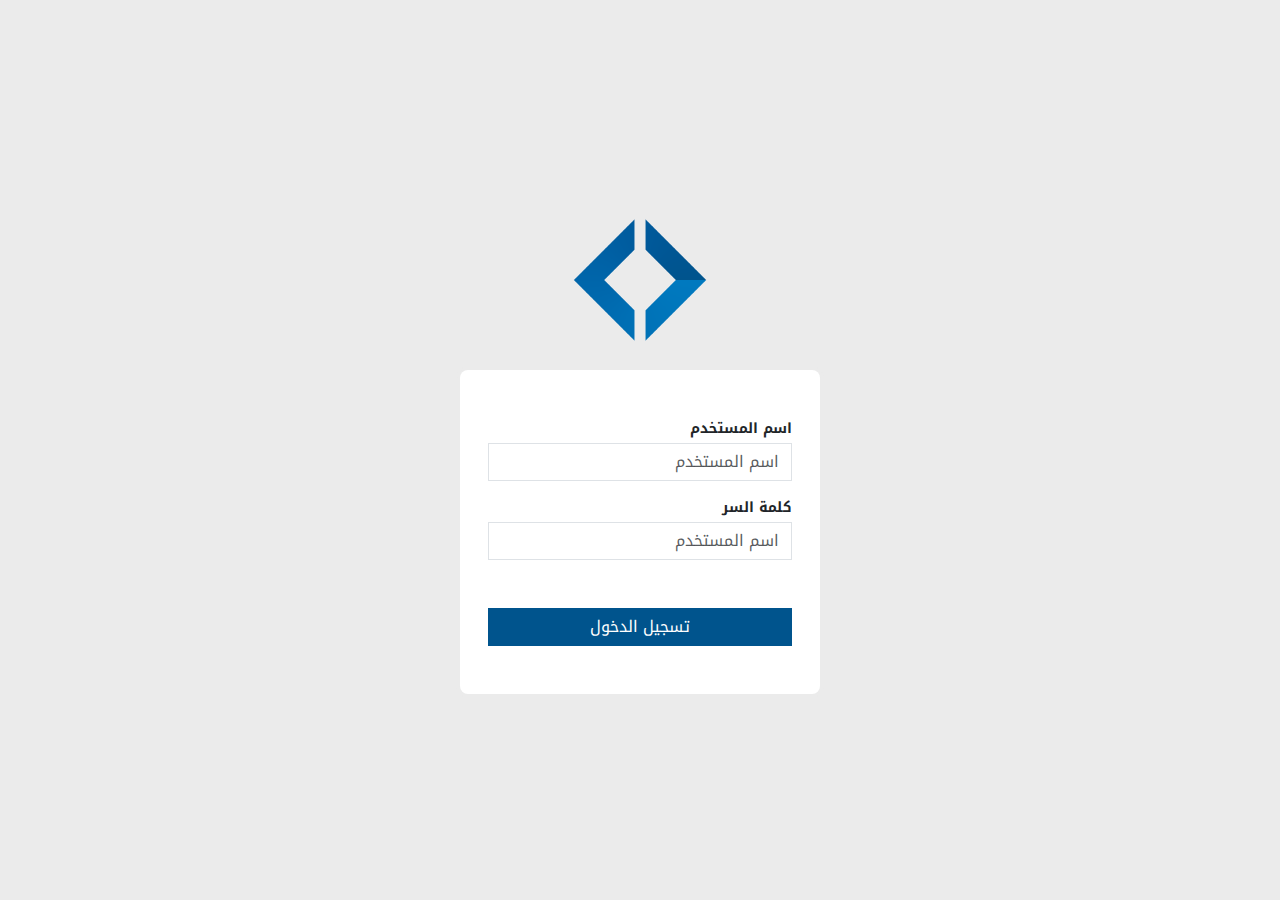
==== index.html @ 213893a0 "update add tp init" ====
<!doctype html>
<html lang="ar" dir="rtl" data-critters-container>

<head>
  <meta charset="utf-8">
  <title>TeachersPension</title>
  <base href="/">
  <meta name="viewport" content="width=device-width, initial-scale=1">
  <link rel="icon" type="image/x-icon" href="favicon.ico">
<style>@import"https://fonts.googleapis.com/css2?family=Noto+Kufi+Arabic:wght@400;700&display=swap";@import"https://fonts.googleapis.com/css2?family=Ubuntu:wght@300;400;500;700&display=swap";:root{--fa-style-family-brands:"Font Awesome 6 Brands";--fa-font-brands:normal 400 1em/1 "Font Awesome 6 Brands"}@font-face{font-family:"Font Awesome 6 Brands";font-style:normal;font-weight:400;font-display:block;src:url(/assets/fonts/fa-brands-400.woff2) format("woff2"),url(/assets/fonts/fa-brands-400.ttf) format("truetype")}:root{--fa-style-family-classic:"Font Awesome 6 Free";--fa-font-regular:normal 400 1em/1 "Font Awesome 6 Free"}@font-face{font-family:"Font Awesome 6 Free";font-style:normal;font-weight:400;font-display:block;src:url(/assets/fonts/fa-regular-400.woff2) format("woff2"),url(/assets/fonts/fa-regular-400.ttf) format("truetype")}:root{--fa-style-family-classic:"Font Awesome 6 Free";--fa-font-solid:normal 900 1em/1 "Font Awesome 6 Free"}@font-face{font-family:"Font Awesome 6 Free";font-style:normal;font-weight:900;font-display:block;src:url(/assets/fonts/fa-solid-900.woff2) format("woff2"),url(/assets/fonts/fa-solid-900.ttf) format("truetype")}@charset "UTF-8";:root{--bs-blue:#0d6efd;--bs-indigo:#6610f2;--bs-purple:#6f42c1;--bs-pink:#d63384;--bs-red:#dc3545;--bs-orange:#fd7e14;--bs-yellow:#ffc107;--bs-green:#198754;--bs-teal:#20c997;--bs-cyan:#0dcaf0;--bs-black:#000;--bs-white:#fff;--bs-gray:#6c757d;--bs-gray-dark:#343a40;--bs-gray-100:#f8f9fa;--bs-gray-200:#e9ecef;--bs-gray-300:#dee2e6;--bs-gray-400:#ced4da;--bs-gray-500:#adb5bd;--bs-gray-600:#6c757d;--bs-gray-700:#495057;--bs-gray-800:#343a40;--bs-gray-900:#212529;--bs-primary:#00548d;--bs-secondary:#0079bf;--bs-success:#198754;--bs-danger:#dc3545;--bs-warning:#f19634;--bs-info:lightblue;--bs-light:#ebebeb;--bs-dark:#464646;--bs-primary-rgb:0, 84, 141;--bs-secondary-rgb:0, 121, 191;--bs-success-rgb:25, 135, 84;--bs-danger-rgb:220, 53, 69;--bs-warning-rgb:241, 150, 52;--bs-info-rgb:173, 216, 230;--bs-light-rgb:235, 235, 235;--bs-dark-rgb:70, 70, 70;--bs-primary-text-emphasis:#002238;--bs-secondary-text-emphasis:#00304c;--bs-success-text-emphasis:#0a3622;--bs-info-text-emphasis:#45565c;--bs-warning-text-emphasis:#603c15;--bs-danger-text-emphasis:#58151c;--bs-light-text-emphasis:#495057;--bs-dark-text-emphasis:#495057;--bs-primary-bg-subtle:#ccdde8;--bs-secondary-bg-subtle:#cce4f2;--bs-success-bg-subtle:#d1e7dd;--bs-info-bg-subtle:#eff7fa;--bs-warning-bg-subtle:#fcead6;--bs-danger-bg-subtle:#f8d7da;--bs-light-bg-subtle:#fcfcfd;--bs-dark-bg-subtle:#ced4da;--bs-primary-border-subtle:#99bbd1;--bs-secondary-border-subtle:#99c9e5;--bs-success-border-subtle:#a3cfbb;--bs-info-border-subtle:#deeff5;--bs-warning-border-subtle:#f9d5ae;--bs-danger-border-subtle:#f1aeb5;--bs-light-border-subtle:#e9ecef;--bs-dark-border-subtle:#adb5bd;--bs-white-rgb:255, 255, 255;--bs-black-rgb:0, 0, 0;--bs-font-sans-serif:system-ui, -apple-system, "Segoe UI", Roboto, "Helvetica Neue", "Noto Sans", "Liberation Sans", Arial, sans-serif, "Apple Color Emoji", "Segoe UI Emoji", "Segoe UI Symbol", "Noto Color Emoji";--bs-font-monospace:SFMono-Regular, Menlo, Monaco, Consolas, "Liberation Mono", "Courier New", monospace;--bs-gradient:linear-gradient(180deg, rgba(255, 255, 255, .15), rgba(255, 255, 255, 0));--bs-body-font-family:var(--bs-font-sans-serif);--bs-body-font-size:1rem;--bs-body-font-weight:400;--bs-body-line-height:1.5;--bs-body-color:#212529;--bs-body-color-rgb:33, 37, 41;--bs-body-bg:#fff;--bs-body-bg-rgb:255, 255, 255;--bs-emphasis-color:#000;--bs-emphasis-color-rgb:0, 0, 0;--bs-secondary-color:rgba(33, 37, 41, .75);--bs-secondary-color-rgb:33, 37, 41;--bs-secondary-bg:#e9ecef;--bs-secondary-bg-rgb:233, 236, 239;--bs-tertiary-color:rgba(33, 37, 41, .5);--bs-tertiary-color-rgb:33, 37, 41;--bs-tertiary-bg:#f8f9fa;--bs-tertiary-bg-rgb:248, 249, 250;--bs-heading-color:inherit;--bs-link-color:#00548d;--bs-link-color-rgb:0, 84, 141;--bs-link-decoration:underline;--bs-link-hover-color:#004371;--bs-link-hover-color-rgb:0, 67, 113;--bs-code-color:#d63384;--bs-highlight-bg:#fff3cd;--bs-border-width:1px;--bs-border-style:solid;--bs-border-color:#dee2e6;--bs-border-color-translucent:rgba(0, 0, 0, .175);--bs-border-radius:.375rem;--bs-border-radius-sm:.25rem;--bs-border-radius-lg:.5rem;--bs-border-radius-xl:1rem;--bs-border-radius-xxl:2rem;--bs-border-radius-2xl:var(--bs-border-radius-xxl);--bs-border-radius-pill:50rem;--bs-box-shadow:0 .5rem 1rem rgba(0, 0, 0, .15);--bs-box-shadow-sm:0 .125rem .25rem rgba(0, 0, 0, .075);--bs-box-shadow-lg:0 1rem 3rem rgba(0, 0, 0, .175);--bs-box-shadow-inset:inset 0 1px 2px rgba(0, 0, 0, .075);--bs-focus-ring-width:.25rem;--bs-focus-ring-opacity:.25;--bs-focus-ring-color:rgba(0, 84, 141, .25);--bs-form-valid-color:#198754;--bs-form-valid-border-color:#198754;--bs-form-invalid-color:#dc3545;--bs-form-invalid-border-color:#dc3545}*,*:before,*:after{box-sizing:border-box}@media (prefers-reduced-motion: no-preference){:root{scroll-behavior:smooth}}body{margin:0;font-family:var(--bs-body-font-family);font-size:var(--bs-body-font-size);font-weight:var(--bs-body-font-weight);line-height:var(--bs-body-line-height);color:var(--bs-body-color);text-align:var(--bs-body-text-align);background-color:var(--bs-body-bg);-webkit-text-size-adjust:100%;-webkit-tap-highlight-color:rgba(0,0,0,0)}img{vertical-align:middle}.img-fluid{max-width:100%;height:auto}:root{--bs-breakpoint-xs:0;--bs-breakpoint-sm:576px;--bs-breakpoint-md:768px;--bs-breakpoint-lg:992px;--bs-breakpoint-xl:1200px;--bs-breakpoint-xxl:1400px}.mb-3{margin-bottom:1rem!important}body{font-family:Noto Kufi Arabic,sans-serif;font-size:14px;font-weight:300;direction:rtl;text-align:right;line-height:1.5;background-color:var(--bs-light)}.page-loader{display:flex;flex-direction:column;position:fixed;justify-content:center;align-items:center;background:rgba(0,0,0,.85);inset:0}.page-loader:after{content:"";display:block;margin:0 auto;width:68px;height:68px;background-image:url(/assets/images/pulse.gif);background-size:contain;background-position:center;background-repeat:no-repeat;margin-bottom:1.25rem;filter:contrast(0)}</style><link rel="stylesheet" href="styles.a12d8cd838bf97e5.css" media="print" onload="this.media='all'"><noscript><link rel="stylesheet" href="styles.a12d8cd838bf97e5.css"></noscript></head>

<body>
  <div class="page-loader">
    <img src="assets/images/logo-white.png" class="img-fluid mb-3" width="148px">
  </div>
  <app-root></app-root>
<script src="runtime.f2d764c6a7ea1aa6.js" type="module"></script><script src="polyfills.222f8b5351d2c786.js" type="module"></script><script src="scripts.5753db1a6bf106b8.js" defer></script><script src="main.e710f54a9889deb4.js" type="module"></script></body>

</html>
---- styles.a12d8cd838bf97e5.css ----
@import"https://fonts.googleapis.com/css2?family=Noto+Kufi+Arabic:wght@400;700&display=swap";@import"https://fonts.googleapis.com/css2?family=Ubuntu:wght@300;400;500;700&display=swap";/*!
 * Font Awesome Free 6.4.0 by @fontawesome - https://fontawesome.com
 * License - https://fontawesome.com/license/free (Icons: CC BY 4.0, Fonts: SIL OFL 1.1, Code: MIT License)
 * Copyright 2023 Fonticons, Inc.
 */.fa{font-family:var(--fa-style-family, "Font Awesome 6 Free");font-weight:var(--fa-style, 900)}.fa,.fa-classic,.fa-sharp,.fas,.fa-solid,.far,.fa-regular,.fab,.fa-brands{-moz-osx-font-smoothing:grayscale;-webkit-font-smoothing:antialiased;display:var(--fa-display, inline-block);font-style:normal;font-variant:normal;line-height:1;text-rendering:auto}.fas,.fa-classic,.fa-solid,.far,.fa-regular{font-family:"Font Awesome 6 Free"}.fab,.fa-brands{font-family:"Font Awesome 6 Brands"}.fa-1x{font-size:1em}.fa-2x{font-size:2em}.fa-3x{font-size:3em}.fa-4x{font-size:4em}.fa-5x{font-size:5em}.fa-6x{font-size:6em}.fa-7x{font-size:7em}.fa-8x{font-size:8em}.fa-9x{font-size:9em}.fa-10x{font-size:10em}.fa-2xs{font-size:.625em;line-height:.1em;vertical-align:.225em}.fa-xs{font-size:.75em;line-height:.08333em;vertical-align:.125em}.fa-sm{font-size:.875em;line-height:.07143em;vertical-align:.05357em}.fa-lg{font-size:1.25em;line-height:.05em;vertical-align:-.075em}.fa-xl{font-size:1.5em;line-height:.04167em;vertical-align:-.125em}.fa-2xl{font-size:2em;line-height:.03125em;vertical-align:-.1875em}.fa-fw{text-align:center;width:1.25em}.fa-ul{list-style-type:none;margin-left:var(--fa-li-margin, 2.5em);padding-left:0}.fa-ul>li{position:relative}.fa-li{left:calc(var(--fa-li-width, 2em) * -1);position:absolute;text-align:center;width:var(--fa-li-width, 2em);line-height:inherit}.fa-border{border-color:var(--fa-border-color, #eee);border-radius:var(--fa-border-radius, .1em);border-style:var(--fa-border-style, solid);border-width:var(--fa-border-width, .08em);padding:var(--fa-border-padding, .2em .25em .15em)}.fa-pull-left{float:left;margin-right:var(--fa-pull-margin, .3em)}.fa-pull-right{float:right;margin-left:var(--fa-pull-margin, .3em)}.fa-beat{animation-name:fa-beat;animation-delay:var(--fa-animation-delay, 0s);animation-direction:var(--fa-animation-direction, normal);animation-duration:var(--fa-animation-duration, 1s);animation-iteration-count:var(--fa-animation-iteration-count, infinite);animation-timing-function:var(--fa-animation-timing, ease-in-out)}.fa-bounce{animation-name:fa-bounce;animation-delay:var(--fa-animation-delay, 0s);animation-direction:var(--fa-animation-direction, normal);animation-duration:var(--fa-animation-duration, 1s);animation-iteration-count:var(--fa-animation-iteration-count, infinite);animation-timing-function:var(--fa-animation-timing, cubic-bezier(.28, .84, .42, 1))}.fa-fade{animation-name:fa-fade;animation-delay:var(--fa-animation-delay, 0s);animation-direction:var(--fa-animation-direction, normal);animation-duration:var(--fa-animation-duration, 1s);animation-iteration-count:var(--fa-animation-iteration-count, infinite);animation-timing-function:var(--fa-animation-timing, cubic-bezier(.4, 0, .6, 1))}.fa-beat-fade{animation-name:fa-beat-fade;animation-delay:var(--fa-animation-delay, 0s);animation-direction:var(--fa-animation-direction, normal);animation-duration:var(--fa-animation-duration, 1s);animation-iteration-count:var(--fa-animation-iteration-count, infinite);animation-timing-function:var(--fa-animation-timing, cubic-bezier(.4, 0, .6, 1))}.fa-flip{animation-name:fa-flip;animation-delay:var(--fa-animation-delay, 0s);animation-direction:var(--fa-animation-direction, normal);animation-duration:var(--fa-animation-duration, 1s);animation-iteration-count:var(--fa-animation-iteration-count, infinite);animation-timing-function:var(--fa-animation-timing, ease-in-out)}.fa-shake{animation-name:fa-shake;animation-delay:var(--fa-animation-delay, 0s);animation-direction:var(--fa-animation-direction, normal);animation-duration:var(--fa-animation-duration, 1s);animation-iteration-count:var(--fa-animation-iteration-count, infinite);animation-timing-function:var(--fa-animation-timing, linear)}.fa-spin{animation-name:fa-spin;animation-delay:var(--fa-animation-delay, 0s);animation-direction:var(--fa-animation-direction, normal);animation-duration:var(--fa-animation-duration, 2s);animation-iteration-count:var(--fa-animation-iteration-count, infinite);animation-timing-function:var(--fa-animation-timing, linear)}.fa-spin-reverse{--fa-animation-direction: reverse}.fa-pulse,.fa-spin-pulse{animation-name:fa-spin;animation-direction:var(--fa-animation-direction, normal);animation-duration:var(--fa-animation-duration, 1s);animation-iteration-count:var(--fa-animation-iteration-count, infinite);animation-timing-function:var(--fa-animation-timing, steps(8))}@media (prefers-reduced-motion: reduce){.fa-beat,.fa-bounce,.fa-fade,.fa-beat-fade,.fa-flip,.fa-pulse,.fa-shake,.fa-spin,.fa-spin-pulse{animation-delay:-1ms;animation-duration:1ms;animation-iteration-count:1;transition-delay:0s;transition-duration:0s}}@keyframes fa-beat{0%,90%{transform:scale(1)}45%{transform:scale(var(--fa-beat-scale, 1.25))}}@keyframes fa-bounce{0%{transform:scale(1) translateY(0)}10%{transform:scale(var(--fa-bounce-start-scale-x, 1.1),var(--fa-bounce-start-scale-y, .9)) translateY(0)}30%{transform:scale(var(--fa-bounce-jump-scale-x, .9),var(--fa-bounce-jump-scale-y, 1.1)) translateY(var(--fa-bounce-height, -.5em))}50%{transform:scale(var(--fa-bounce-land-scale-x, 1.05),var(--fa-bounce-land-scale-y, .95)) translateY(0)}57%{transform:scale(1) translateY(var(--fa-bounce-rebound, -.125em))}64%{transform:scale(1) translateY(0)}to{transform:scale(1) translateY(0)}}@keyframes fa-fade{50%{opacity:var(--fa-fade-opacity, .4)}}@keyframes fa-beat-fade{0%,to{opacity:var(--fa-beat-fade-opacity, .4);transform:scale(1)}50%{opacity:1;transform:scale(var(--fa-beat-fade-scale, 1.125))}}@keyframes fa-flip{50%{transform:rotate3d(var(--fa-flip-x, 0),var(--fa-flip-y, 1),var(--fa-flip-z, 0),var(--fa-flip-angle, -180deg))}}@keyframes fa-shake{0%{transform:rotate(-15deg)}4%{transform:rotate(15deg)}8%,24%{transform:rotate(-18deg)}12%,28%{transform:rotate(18deg)}16%{transform:rotate(-22deg)}20%{transform:rotate(22deg)}32%{transform:rotate(-12deg)}36%{transform:rotate(12deg)}40%,to{transform:rotate(0)}}@keyframes fa-spin{0%{transform:rotate(0)}to{transform:rotate(360deg)}}.fa-rotate-90{transform:rotate(90deg)}.fa-rotate-180{transform:rotate(180deg)}.fa-rotate-270{transform:rotate(270deg)}.fa-flip-horizontal{transform:scaleX(-1)}.fa-flip-vertical{transform:scaleY(-1)}.fa-flip-both,.fa-flip-horizontal.fa-flip-vertical{transform:scale(-1)}.fa-rotate-by{transform:rotate(var(--fa-rotate-angle, none))}.fa-stack{display:inline-block;height:2em;line-height:2em;position:relative;vertical-align:middle;width:2.5em}.fa-stack-1x,.fa-stack-2x{left:0;position:absolute;text-align:center;width:100%;z-index:var(--fa-stack-z-index, auto)}.fa-stack-1x{line-height:inherit}.fa-stack-2x{font-size:2em}.fa-inverse{color:var(--fa-inverse, #fff)}.fa-0:before{content:"0"}.fa-1:before{content:"1"}.fa-2:before{content:"2"}.fa-3:before{content:"3"}.fa-4:before{content:"4"}.fa-5:before{content:"5"}.fa-6:before{content:"6"}.fa-7:before{content:"7"}.fa-8:before{content:"8"}.fa-9:before{content:"9"}.fa-fill-drip:before{content:"\f576"}.fa-arrows-to-circle:before{content:"\e4bd"}.fa-circle-chevron-right:before{content:"\f138"}.fa-chevron-circle-right:before{content:"\f138"}.fa-at:before{content:"@"}.fa-trash-can:before{content:"\f2ed"}.fa-trash-alt:before{content:"\f2ed"}.fa-text-height:before{content:"\f034"}.fa-user-xmark:before{content:"\f235"}.fa-user-times:before{content:"\f235"}.fa-stethoscope:before{content:"\f0f1"}.fa-message:before{content:"\f27a"}.fa-comment-alt:before{content:"\f27a"}.fa-info:before{content:"\f129"}.fa-down-left-and-up-right-to-center:before{content:"\f422"}.fa-compress-alt:before{content:"\f422"}.fa-explosion:before{content:"\e4e9"}.fa-file-lines:before{content:"\f15c"}.fa-file-alt:before{content:"\f15c"}.fa-file-text:before{content:"\f15c"}.fa-wave-square:before{content:"\f83e"}.fa-ring:before{content:"\f70b"}.fa-building-un:before{content:"\e4d9"}.fa-dice-three:before{content:"\f527"}.fa-calendar-days:before{content:"\f073"}.fa-calendar-alt:before{content:"\f073"}.fa-anchor-circle-check:before{content:"\e4aa"}.fa-building-circle-arrow-right:before{content:"\e4d1"}.fa-volleyball:before{content:"\f45f"}.fa-volleyball-ball:before{content:"\f45f"}.fa-arrows-up-to-line:before{content:"\e4c2"}.fa-sort-down:before{content:"\f0dd"}.fa-sort-desc:before{content:"\f0dd"}.fa-circle-minus:before{content:"\f056"}.fa-minus-circle:before{content:"\f056"}.fa-door-open:before{content:"\f52b"}.fa-right-from-bracket:before{content:"\f2f5"}.fa-sign-out-alt:before{content:"\f2f5"}.fa-atom:before{content:"\f5d2"}.fa-soap:before{content:"\e06e"}.fa-icons:before{content:"\f86d"}.fa-heart-music-camera-bolt:before{content:"\f86d"}.fa-microphone-lines-slash:before{content:"\f539"}.fa-microphone-alt-slash:before{content:"\f539"}.fa-bridge-circle-check:before{content:"\e4c9"}.fa-pump-medical:before{content:"\e06a"}.fa-fingerprint:before{content:"\f577"}.fa-hand-point-right:before{content:"\f0a4"}.fa-magnifying-glass-location:before{content:"\f689"}.fa-search-location:before{content:"\f689"}.fa-forward-step:before{content:"\f051"}.fa-step-forward:before{content:"\f051"}.fa-face-smile-beam:before{content:"\f5b8"}.fa-smile-beam:before{content:"\f5b8"}.fa-flag-checkered:before{content:"\f11e"}.fa-football:before{content:"\f44e"}.fa-football-ball:before{content:"\f44e"}.fa-school-circle-exclamation:before{content:"\e56c"}.fa-crop:before{content:"\f125"}.fa-angles-down:before{content:"\f103"}.fa-angle-double-down:before{content:"\f103"}.fa-users-rectangle:before{content:"\e594"}.fa-people-roof:before{content:"\e537"}.fa-people-line:before{content:"\e534"}.fa-beer-mug-empty:before{content:"\f0fc"}.fa-beer:before{content:"\f0fc"}.fa-diagram-predecessor:before{content:"\e477"}.fa-arrow-up-long:before{content:"\f176"}.fa-long-arrow-up:before{content:"\f176"}.fa-fire-flame-simple:before{content:"\f46a"}.fa-burn:before{content:"\f46a"}.fa-person:before{content:"\f183"}.fa-male:before{content:"\f183"}.fa-laptop:before{content:"\f109"}.fa-file-csv:before{content:"\f6dd"}.fa-menorah:before{content:"\f676"}.fa-truck-plane:before{content:"\e58f"}.fa-record-vinyl:before{content:"\f8d9"}.fa-face-grin-stars:before{content:"\f587"}.fa-grin-stars:before{content:"\f587"}.fa-bong:before{content:"\f55c"}.fa-spaghetti-monster-flying:before{content:"\f67b"}.fa-pastafarianism:before{content:"\f67b"}.fa-arrow-down-up-across-line:before{content:"\e4af"}.fa-spoon:before{content:"\f2e5"}.fa-utensil-spoon:before{content:"\f2e5"}.fa-jar-wheat:before{content:"\e517"}.fa-envelopes-bulk:before{content:"\f674"}.fa-mail-bulk:before{content:"\f674"}.fa-file-circle-exclamation:before{content:"\e4eb"}.fa-circle-h:before{content:"\f47e"}.fa-hospital-symbol:before{content:"\f47e"}.fa-pager:before{content:"\f815"}.fa-address-book:before{content:"\f2b9"}.fa-contact-book:before{content:"\f2b9"}.fa-strikethrough:before{content:"\f0cc"}.fa-k:before{content:"K"}.fa-landmark-flag:before{content:"\e51c"}.fa-pencil:before{content:"\f303"}.fa-pencil-alt:before{content:"\f303"}.fa-backward:before{content:"\f04a"}.fa-caret-right:before{content:"\f0da"}.fa-comments:before{content:"\f086"}.fa-paste:before{content:"\f0ea"}.fa-file-clipboard:before{content:"\f0ea"}.fa-code-pull-request:before{content:"\e13c"}.fa-clipboard-list:before{content:"\f46d"}.fa-truck-ramp-box:before{content:"\f4de"}.fa-truck-loading:before{content:"\f4de"}.fa-user-check:before{content:"\f4fc"}.fa-vial-virus:before{content:"\e597"}.fa-sheet-plastic:before{content:"\e571"}.fa-blog:before{content:"\f781"}.fa-user-ninja:before{content:"\f504"}.fa-person-arrow-up-from-line:before{content:"\e539"}.fa-scroll-torah:before{content:"\f6a0"}.fa-torah:before{content:"\f6a0"}.fa-broom-ball:before{content:"\f458"}.fa-quidditch:before{content:"\f458"}.fa-quidditch-broom-ball:before{content:"\f458"}.fa-toggle-off:before{content:"\f204"}.fa-box-archive:before{content:"\f187"}.fa-archive:before{content:"\f187"}.fa-person-drowning:before{content:"\e545"}.fa-arrow-down-9-1:before{content:"\f886"}.fa-sort-numeric-desc:before{content:"\f886"}.fa-sort-numeric-down-alt:before{content:"\f886"}.fa-face-grin-tongue-squint:before{content:"\f58a"}.fa-grin-tongue-squint:before{content:"\f58a"}.fa-spray-can:before{content:"\f5bd"}.fa-truck-monster:before{content:"\f63b"}.fa-w:before{content:"W"}.fa-earth-africa:before{content:"\f57c"}.fa-globe-africa:before{content:"\f57c"}.fa-rainbow:before{content:"\f75b"}.fa-circle-notch:before{content:"\f1ce"}.fa-tablet-screen-button:before{content:"\f3fa"}.fa-tablet-alt:before{content:"\f3fa"}.fa-paw:before{content:"\f1b0"}.fa-cloud:before{content:"\f0c2"}.fa-trowel-bricks:before{content:"\e58a"}.fa-face-flushed:before{content:"\f579"}.fa-flushed:before{content:"\f579"}.fa-hospital-user:before{content:"\f80d"}.fa-tent-arrow-left-right:before{content:"\e57f"}.fa-gavel:before{content:"\f0e3"}.fa-legal:before{content:"\f0e3"}.fa-binoculars:before{content:"\f1e5"}.fa-microphone-slash:before{content:"\f131"}.fa-box-tissue:before{content:"\e05b"}.fa-motorcycle:before{content:"\f21c"}.fa-bell-concierge:before{content:"\f562"}.fa-concierge-bell:before{content:"\f562"}.fa-pen-ruler:before{content:"\f5ae"}.fa-pencil-ruler:before{content:"\f5ae"}.fa-people-arrows:before{content:"\e068"}.fa-people-arrows-left-right:before{content:"\e068"}.fa-mars-and-venus-burst:before{content:"\e523"}.fa-square-caret-right:before{content:"\f152"}.fa-caret-square-right:before{content:"\f152"}.fa-scissors:before{content:"\f0c4"}.fa-cut:before{content:"\f0c4"}.fa-sun-plant-wilt:before{content:"\e57a"}.fa-toilets-portable:before{content:"\e584"}.fa-hockey-puck:before{content:"\f453"}.fa-table:before{content:"\f0ce"}.fa-magnifying-glass-arrow-right:before{content:"\e521"}.fa-tachograph-digital:before{content:"\f566"}.fa-digital-tachograph:before{content:"\f566"}.fa-users-slash:before{content:"\e073"}.fa-clover:before{content:"\e139"}.fa-reply:before{content:"\f3e5"}.fa-mail-reply:before{content:"\f3e5"}.fa-star-and-crescent:before{content:"\f699"}.fa-house-fire:before{content:"\e50c"}.fa-square-minus:before{content:"\f146"}.fa-minus-square:before{content:"\f146"}.fa-helicopter:before{content:"\f533"}.fa-compass:before{content:"\f14e"}.fa-square-caret-down:before{content:"\f150"}.fa-caret-square-down:before{content:"\f150"}.fa-file-circle-question:before{content:"\e4ef"}.fa-laptop-code:before{content:"\f5fc"}.fa-swatchbook:before{content:"\f5c3"}.fa-prescription-bottle:before{content:"\f485"}.fa-bars:before{content:"\f0c9"}.fa-navicon:before{content:"\f0c9"}.fa-people-group:before{content:"\e533"}.fa-hourglass-end:before{content:"\f253"}.fa-hourglass-3:before{content:"\f253"}.fa-heart-crack:before{content:"\f7a9"}.fa-heart-broken:before{content:"\f7a9"}.fa-square-up-right:before{content:"\f360"}.fa-external-link-square-alt:before{content:"\f360"}.fa-face-kiss-beam:before{content:"\f597"}.fa-kiss-beam:before{content:"\f597"}.fa-film:before{content:"\f008"}.fa-ruler-horizontal:before{content:"\f547"}.fa-people-robbery:before{content:"\e536"}.fa-lightbulb:before{content:"\f0eb"}.fa-caret-left:before{content:"\f0d9"}.fa-circle-exclamation:before{content:"\f06a"}.fa-exclamation-circle:before{content:"\f06a"}.fa-school-circle-xmark:before{content:"\e56d"}.fa-arrow-right-from-bracket:before{content:"\f08b"}.fa-sign-out:before{content:"\f08b"}.fa-circle-chevron-down:before{content:"\f13a"}.fa-chevron-circle-down:before{content:"\f13a"}.fa-unlock-keyhole:before{content:"\f13e"}.fa-unlock-alt:before{content:"\f13e"}.fa-cloud-showers-heavy:before{content:"\f740"}.fa-headphones-simple:before{content:"\f58f"}.fa-headphones-alt:before{content:"\f58f"}.fa-sitemap:before{content:"\f0e8"}.fa-circle-dollar-to-slot:before{content:"\f4b9"}.fa-donate:before{content:"\f4b9"}.fa-memory:before{content:"\f538"}.fa-road-spikes:before{content:"\e568"}.fa-fire-burner:before{content:"\e4f1"}.fa-flag:before{content:"\f024"}.fa-hanukiah:before{content:"\f6e6"}.fa-feather:before{content:"\f52d"}.fa-volume-low:before{content:"\f027"}.fa-volume-down:before{content:"\f027"}.fa-comment-slash:before{content:"\f4b3"}.fa-cloud-sun-rain:before{content:"\f743"}.fa-compress:before{content:"\f066"}.fa-wheat-awn:before{content:"\e2cd"}.fa-wheat-alt:before{content:"\e2cd"}.fa-ankh:before{content:"\f644"}.fa-hands-holding-child:before{content:"\e4fa"}.fa-asterisk:before{content:"*"}.fa-square-check:before{content:"\f14a"}.fa-check-square:before{content:"\f14a"}.fa-peseta-sign:before{content:"\e221"}.fa-heading:before{content:"\f1dc"}.fa-header:before{content:"\f1dc"}.fa-ghost:before{content:"\f6e2"}.fa-list:before{content:"\f03a"}.fa-list-squares:before{content:"\f03a"}.fa-square-phone-flip:before{content:"\f87b"}.fa-phone-square-alt:before{content:"\f87b"}.fa-cart-plus:before{content:"\f217"}.fa-gamepad:before{content:"\f11b"}.fa-circle-dot:before{content:"\f192"}.fa-dot-circle:before{content:"\f192"}.fa-face-dizzy:before{content:"\f567"}.fa-dizzy:before{content:"\f567"}.fa-egg:before{content:"\f7fb"}.fa-house-medical-circle-xmark:before{content:"\e513"}.fa-campground:before{content:"\f6bb"}.fa-folder-plus:before{content:"\f65e"}.fa-futbol:before{content:"\f1e3"}.fa-futbol-ball:before{content:"\f1e3"}.fa-soccer-ball:before{content:"\f1e3"}.fa-paintbrush:before{content:"\f1fc"}.fa-paint-brush:before{content:"\f1fc"}.fa-lock:before{content:"\f023"}.fa-gas-pump:before{content:"\f52f"}.fa-hot-tub-person:before{content:"\f593"}.fa-hot-tub:before{content:"\f593"}.fa-map-location:before{content:"\f59f"}.fa-map-marked:before{content:"\f59f"}.fa-house-flood-water:before{content:"\e50e"}.fa-tree:before{content:"\f1bb"}.fa-bridge-lock:before{content:"\e4cc"}.fa-sack-dollar:before{content:"\f81d"}.fa-pen-to-square:before{content:"\f044"}.fa-edit:before{content:"\f044"}.fa-car-side:before{content:"\f5e4"}.fa-share-nodes:before{content:"\f1e0"}.fa-share-alt:before{content:"\f1e0"}.fa-heart-circle-minus:before{content:"\e4ff"}.fa-hourglass-half:before{content:"\f252"}.fa-hourglass-2:before{content:"\f252"}.fa-microscope:before{content:"\f610"}.fa-sink:before{content:"\e06d"}.fa-bag-shopping:before{content:"\f290"}.fa-shopping-bag:before{content:"\f290"}.fa-arrow-down-z-a:before{content:"\f881"}.fa-sort-alpha-desc:before{content:"\f881"}.fa-sort-alpha-down-alt:before{content:"\f881"}.fa-mitten:before{content:"\f7b5"}.fa-person-rays:before{content:"\e54d"}.fa-users:before{content:"\f0c0"}.fa-eye-slash:before{content:"\f070"}.fa-flask-vial:before{content:"\e4f3"}.fa-hand:before{content:"\f256"}.fa-hand-paper:before{content:"\f256"}.fa-om:before{content:"\f679"}.fa-worm:before{content:"\e599"}.fa-house-circle-xmark:before{content:"\e50b"}.fa-plug:before{content:"\f1e6"}.fa-chevron-up:before{content:"\f077"}.fa-hand-spock:before{content:"\f259"}.fa-stopwatch:before{content:"\f2f2"}.fa-face-kiss:before{content:"\f596"}.fa-kiss:before{content:"\f596"}.fa-bridge-circle-xmark:before{content:"\e4cb"}.fa-face-grin-tongue:before{content:"\f589"}.fa-grin-tongue:before{content:"\f589"}.fa-chess-bishop:before{content:"\f43a"}.fa-face-grin-wink:before{content:"\f58c"}.fa-grin-wink:before{content:"\f58c"}.fa-ear-deaf:before{content:"\f2a4"}.fa-deaf:before{content:"\f2a4"}.fa-deafness:before{content:"\f2a4"}.fa-hard-of-hearing:before{content:"\f2a4"}.fa-road-circle-check:before{content:"\e564"}.fa-dice-five:before{content:"\f523"}.fa-square-rss:before{content:"\f143"}.fa-rss-square:before{content:"\f143"}.fa-land-mine-on:before{content:"\e51b"}.fa-i-cursor:before{content:"\f246"}.fa-stamp:before{content:"\f5bf"}.fa-stairs:before{content:"\e289"}.fa-i:before{content:"I"}.fa-hryvnia-sign:before{content:"\f6f2"}.fa-hryvnia:before{content:"\f6f2"}.fa-pills:before{content:"\f484"}.fa-face-grin-wide:before{content:"\f581"}.fa-grin-alt:before{content:"\f581"}.fa-tooth:before{content:"\f5c9"}.fa-v:before{content:"V"}.fa-bangladeshi-taka-sign:before{content:"\e2e6"}.fa-bicycle:before{content:"\f206"}.fa-staff-snake:before{content:"\e579"}.fa-rod-asclepius:before{content:"\e579"}.fa-rod-snake:before{content:"\e579"}.fa-staff-aesculapius:before{content:"\e579"}.fa-head-side-cough-slash:before{content:"\e062"}.fa-truck-medical:before{content:"\f0f9"}.fa-ambulance:before{content:"\f0f9"}.fa-wheat-awn-circle-exclamation:before{content:"\e598"}.fa-snowman:before{content:"\f7d0"}.fa-mortar-pestle:before{content:"\f5a7"}.fa-road-barrier:before{content:"\e562"}.fa-school:before{content:"\f549"}.fa-igloo:before{content:"\f7ae"}.fa-joint:before{content:"\f595"}.fa-angle-right:before{content:"\f105"}.fa-horse:before{content:"\f6f0"}.fa-q:before{content:"Q"}.fa-g:before{content:"G"}.fa-notes-medical:before{content:"\f481"}.fa-temperature-half:before{content:"\f2c9"}.fa-temperature-2:before{content:"\f2c9"}.fa-thermometer-2:before{content:"\f2c9"}.fa-thermometer-half:before{content:"\f2c9"}.fa-dong-sign:before{content:"\e169"}.fa-capsules:before{content:"\f46b"}.fa-poo-storm:before{content:"\f75a"}.fa-poo-bolt:before{content:"\f75a"}.fa-face-frown-open:before{content:"\f57a"}.fa-frown-open:before{content:"\f57a"}.fa-hand-point-up:before{content:"\f0a6"}.fa-money-bill:before{content:"\f0d6"}.fa-bookmark:before{content:"\f02e"}.fa-align-justify:before{content:"\f039"}.fa-umbrella-beach:before{content:"\f5ca"}.fa-helmet-un:before{content:"\e503"}.fa-bullseye:before{content:"\f140"}.fa-bacon:before{content:"\f7e5"}.fa-hand-point-down:before{content:"\f0a7"}.fa-arrow-up-from-bracket:before{content:"\e09a"}.fa-folder:before{content:"\f07b"}.fa-folder-blank:before{content:"\f07b"}.fa-file-waveform:before{content:"\f478"}.fa-file-medical-alt:before{content:"\f478"}.fa-radiation:before{content:"\f7b9"}.fa-chart-simple:before{content:"\e473"}.fa-mars-stroke:before{content:"\f229"}.fa-vial:before{content:"\f492"}.fa-gauge:before{content:"\f624"}.fa-dashboard:before{content:"\f624"}.fa-gauge-med:before{content:"\f624"}.fa-tachometer-alt-average:before{content:"\f624"}.fa-wand-magic-sparkles:before{content:"\e2ca"}.fa-magic-wand-sparkles:before{content:"\e2ca"}.fa-e:before{content:"E"}.fa-pen-clip:before{content:"\f305"}.fa-pen-alt:before{content:"\f305"}.fa-bridge-circle-exclamation:before{content:"\e4ca"}.fa-user:before{content:"\f007"}.fa-school-circle-check:before{content:"\e56b"}.fa-dumpster:before{content:"\f793"}.fa-van-shuttle:before{content:"\f5b6"}.fa-shuttle-van:before{content:"\f5b6"}.fa-building-user:before{content:"\e4da"}.fa-square-caret-left:before{content:"\f191"}.fa-caret-square-left:before{content:"\f191"}.fa-highlighter:before{content:"\f591"}.fa-key:before{content:"\f084"}.fa-bullhorn:before{content:"\f0a1"}.fa-globe:before{content:"\f0ac"}.fa-synagogue:before{content:"\f69b"}.fa-person-half-dress:before{content:"\e548"}.fa-road-bridge:before{content:"\e563"}.fa-location-arrow:before{content:"\f124"}.fa-c:before{content:"C"}.fa-tablet-button:before{content:"\f10a"}.fa-building-lock:before{content:"\e4d6"}.fa-pizza-slice:before{content:"\f818"}.fa-money-bill-wave:before{content:"\f53a"}.fa-chart-area:before{content:"\f1fe"}.fa-area-chart:before{content:"\f1fe"}.fa-house-flag:before{content:"\e50d"}.fa-person-circle-minus:before{content:"\e540"}.fa-ban:before{content:"\f05e"}.fa-cancel:before{content:"\f05e"}.fa-camera-rotate:before{content:"\e0d8"}.fa-spray-can-sparkles:before{content:"\f5d0"}.fa-air-freshener:before{content:"\f5d0"}.fa-star:before{content:"\f005"}.fa-repeat:before{content:"\f363"}.fa-cross:before{content:"\f654"}.fa-box:before{content:"\f466"}.fa-venus-mars:before{content:"\f228"}.fa-arrow-pointer:before{content:"\f245"}.fa-mouse-pointer:before{content:"\f245"}.fa-maximize:before{content:"\f31e"}.fa-expand-arrows-alt:before{content:"\f31e"}.fa-charging-station:before{content:"\f5e7"}.fa-shapes:before{content:"\f61f"}.fa-triangle-circle-square:before{content:"\f61f"}.fa-shuffle:before{content:"\f074"}.fa-random:before{content:"\f074"}.fa-person-running:before{content:"\f70c"}.fa-running:before{content:"\f70c"}.fa-mobile-retro:before{content:"\e527"}.fa-grip-lines-vertical:before{content:"\f7a5"}.fa-spider:before{content:"\f717"}.fa-hands-bound:before{content:"\e4f9"}.fa-file-invoice-dollar:before{content:"\f571"}.fa-plane-circle-exclamation:before{content:"\e556"}.fa-x-ray:before{content:"\f497"}.fa-spell-check:before{content:"\f891"}.fa-slash:before{content:"\f715"}.fa-computer-mouse:before{content:"\f8cc"}.fa-mouse:before{content:"\f8cc"}.fa-arrow-right-to-bracket:before{content:"\f090"}.fa-sign-in:before{content:"\f090"}.fa-shop-slash:before{content:"\e070"}.fa-store-alt-slash:before{content:"\e070"}.fa-server:before{content:"\f233"}.fa-virus-covid-slash:before{content:"\e4a9"}.fa-shop-lock:before{content:"\e4a5"}.fa-hourglass-start:before{content:"\f251"}.fa-hourglass-1:before{content:"\f251"}.fa-blender-phone:before{content:"\f6b6"}.fa-building-wheat:before{content:"\e4db"}.fa-person-breastfeeding:before{content:"\e53a"}.fa-right-to-bracket:before{content:"\f2f6"}.fa-sign-in-alt:before{content:"\f2f6"}.fa-venus:before{content:"\f221"}.fa-passport:before{content:"\f5ab"}.fa-heart-pulse:before{content:"\f21e"}.fa-heartbeat:before{content:"\f21e"}.fa-people-carry-box:before{content:"\f4ce"}.fa-people-carry:before{content:"\f4ce"}.fa-temperature-high:before{content:"\f769"}.fa-microchip:before{content:"\f2db"}.fa-crown:before{content:"\f521"}.fa-weight-hanging:before{content:"\f5cd"}.fa-xmarks-lines:before{content:"\e59a"}.fa-file-prescription:before{content:"\f572"}.fa-weight-scale:before{content:"\f496"}.fa-weight:before{content:"\f496"}.fa-user-group:before{content:"\f500"}.fa-user-friends:before{content:"\f500"}.fa-arrow-up-a-z:before{content:"\f15e"}.fa-sort-alpha-up:before{content:"\f15e"}.fa-chess-knight:before{content:"\f441"}.fa-face-laugh-squint:before{content:"\f59b"}.fa-laugh-squint:before{content:"\f59b"}.fa-wheelchair:before{content:"\f193"}.fa-circle-arrow-up:before{content:"\f0aa"}.fa-arrow-circle-up:before{content:"\f0aa"}.fa-toggle-on:before{content:"\f205"}.fa-person-walking:before{content:"\f554"}.fa-walking:before{content:"\f554"}.fa-l:before{content:"L"}.fa-fire:before{content:"\f06d"}.fa-bed-pulse:before{content:"\f487"}.fa-procedures:before{content:"\f487"}.fa-shuttle-space:before{content:"\f197"}.fa-space-shuttle:before{content:"\f197"}.fa-face-laugh:before{content:"\f599"}.fa-laugh:before{content:"\f599"}.fa-folder-open:before{content:"\f07c"}.fa-heart-circle-plus:before{content:"\e500"}.fa-code-fork:before{content:"\e13b"}.fa-city:before{content:"\f64f"}.fa-microphone-lines:before{content:"\f3c9"}.fa-microphone-alt:before{content:"\f3c9"}.fa-pepper-hot:before{content:"\f816"}.fa-unlock:before{content:"\f09c"}.fa-colon-sign:before{content:"\e140"}.fa-headset:before{content:"\f590"}.fa-store-slash:before{content:"\e071"}.fa-road-circle-xmark:before{content:"\e566"}.fa-user-minus:before{content:"\f503"}.fa-mars-stroke-up:before{content:"\f22a"}.fa-mars-stroke-v:before{content:"\f22a"}.fa-champagne-glasses:before{content:"\f79f"}.fa-glass-cheers:before{content:"\f79f"}.fa-clipboard:before{content:"\f328"}.fa-house-circle-exclamation:before{content:"\e50a"}.fa-file-arrow-up:before{content:"\f574"}.fa-file-upload:before{content:"\f574"}.fa-wifi:before{content:"\f1eb"}.fa-wifi-3:before{content:"\f1eb"}.fa-wifi-strong:before{content:"\f1eb"}.fa-bath:before{content:"\f2cd"}.fa-bathtub:before{content:"\f2cd"}.fa-underline:before{content:"\f0cd"}.fa-user-pen:before{content:"\f4ff"}.fa-user-edit:before{content:"\f4ff"}.fa-signature:before{content:"\f5b7"}.fa-stroopwafel:before{content:"\f551"}.fa-bold:before{content:"\f032"}.fa-anchor-lock:before{content:"\e4ad"}.fa-building-ngo:before{content:"\e4d7"}.fa-manat-sign:before{content:"\e1d5"}.fa-not-equal:before{content:"\f53e"}.fa-border-top-left:before{content:"\f853"}.fa-border-style:before{content:"\f853"}.fa-map-location-dot:before{content:"\f5a0"}.fa-map-marked-alt:before{content:"\f5a0"}.fa-jedi:before{content:"\f669"}.fa-square-poll-vertical:before{content:"\f681"}.fa-poll:before{content:"\f681"}.fa-mug-hot:before{content:"\f7b6"}.fa-car-battery:before{content:"\f5df"}.fa-battery-car:before{content:"\f5df"}.fa-gift:before{content:"\f06b"}.fa-dice-two:before{content:"\f528"}.fa-chess-queen:before{content:"\f445"}.fa-glasses:before{content:"\f530"}.fa-chess-board:before{content:"\f43c"}.fa-building-circle-check:before{content:"\e4d2"}.fa-person-chalkboard:before{content:"\e53d"}.fa-mars-stroke-right:before{content:"\f22b"}.fa-mars-stroke-h:before{content:"\f22b"}.fa-hand-back-fist:before{content:"\f255"}.fa-hand-rock:before{content:"\f255"}.fa-square-caret-up:before{content:"\f151"}.fa-caret-square-up:before{content:"\f151"}.fa-cloud-showers-water:before{content:"\e4e4"}.fa-chart-bar:before{content:"\f080"}.fa-bar-chart:before{content:"\f080"}.fa-hands-bubbles:before{content:"\e05e"}.fa-hands-wash:before{content:"\e05e"}.fa-less-than-equal:before{content:"\f537"}.fa-train:before{content:"\f238"}.fa-eye-low-vision:before{content:"\f2a8"}.fa-low-vision:before{content:"\f2a8"}.fa-crow:before{content:"\f520"}.fa-sailboat:before{content:"\e445"}.fa-window-restore:before{content:"\f2d2"}.fa-square-plus:before{content:"\f0fe"}.fa-plus-square:before{content:"\f0fe"}.fa-torii-gate:before{content:"\f6a1"}.fa-frog:before{content:"\f52e"}.fa-bucket:before{content:"\e4cf"}.fa-image:before{content:"\f03e"}.fa-microphone:before{content:"\f130"}.fa-cow:before{content:"\f6c8"}.fa-caret-up:before{content:"\f0d8"}.fa-screwdriver:before{content:"\f54a"}.fa-folder-closed:before{content:"\e185"}.fa-house-tsunami:before{content:"\e515"}.fa-square-nfi:before{content:"\e576"}.fa-arrow-up-from-ground-water:before{content:"\e4b5"}.fa-martini-glass:before{content:"\f57b"}.fa-glass-martini-alt:before{content:"\f57b"}.fa-rotate-left:before{content:"\f2ea"}.fa-rotate-back:before{content:"\f2ea"}.fa-rotate-backward:before{content:"\f2ea"}.fa-undo-alt:before{content:"\f2ea"}.fa-table-columns:before{content:"\f0db"}.fa-columns:before{content:"\f0db"}.fa-lemon:before{content:"\f094"}.fa-head-side-mask:before{content:"\e063"}.fa-handshake:before{content:"\f2b5"}.fa-gem:before{content:"\f3a5"}.fa-dolly:before{content:"\f472"}.fa-dolly-box:before{content:"\f472"}.fa-smoking:before{content:"\f48d"}.fa-minimize:before{content:"\f78c"}.fa-compress-arrows-alt:before{content:"\f78c"}.fa-monument:before{content:"\f5a6"}.fa-snowplow:before{content:"\f7d2"}.fa-angles-right:before{content:"\f101"}.fa-angle-double-right:before{content:"\f101"}.fa-cannabis:before{content:"\f55f"}.fa-circle-play:before{content:"\f144"}.fa-play-circle:before{content:"\f144"}.fa-tablets:before{content:"\f490"}.fa-ethernet:before{content:"\f796"}.fa-euro-sign:before{content:"\f153"}.fa-eur:before{content:"\f153"}.fa-euro:before{content:"\f153"}.fa-chair:before{content:"\f6c0"}.fa-circle-check:before{content:"\f058"}.fa-check-circle:before{content:"\f058"}.fa-circle-stop:before{content:"\f28d"}.fa-stop-circle:before{content:"\f28d"}.fa-compass-drafting:before{content:"\f568"}.fa-drafting-compass:before{content:"\f568"}.fa-plate-wheat:before{content:"\e55a"}.fa-icicles:before{content:"\f7ad"}.fa-person-shelter:before{content:"\e54f"}.fa-neuter:before{content:"\f22c"}.fa-id-badge:before{content:"\f2c1"}.fa-marker:before{content:"\f5a1"}.fa-face-laugh-beam:before{content:"\f59a"}.fa-laugh-beam:before{content:"\f59a"}.fa-helicopter-symbol:before{content:"\e502"}.fa-universal-access:before{content:"\f29a"}.fa-circle-chevron-up:before{content:"\f139"}.fa-chevron-circle-up:before{content:"\f139"}.fa-lari-sign:before{content:"\e1c8"}.fa-volcano:before{content:"\f770"}.fa-person-walking-dashed-line-arrow-right:before{content:"\e553"}.fa-sterling-sign:before{content:"\f154"}.fa-gbp:before{content:"\f154"}.fa-pound-sign:before{content:"\f154"}.fa-viruses:before{content:"\e076"}.fa-square-person-confined:before{content:"\e577"}.fa-user-tie:before{content:"\f508"}.fa-arrow-down-long:before{content:"\f175"}.fa-long-arrow-down:before{content:"\f175"}.fa-tent-arrow-down-to-line:before{content:"\e57e"}.fa-certificate:before{content:"\f0a3"}.fa-reply-all:before{content:"\f122"}.fa-mail-reply-all:before{content:"\f122"}.fa-suitcase:before{content:"\f0f2"}.fa-person-skating:before{content:"\f7c5"}.fa-skating:before{content:"\f7c5"}.fa-filter-circle-dollar:before{content:"\f662"}.fa-funnel-dollar:before{content:"\f662"}.fa-camera-retro:before{content:"\f083"}.fa-circle-arrow-down:before{content:"\f0ab"}.fa-arrow-circle-down:before{content:"\f0ab"}.fa-file-import:before{content:"\f56f"}.fa-arrow-right-to-file:before{content:"\f56f"}.fa-square-arrow-up-right:before{content:"\f14c"}.fa-external-link-square:before{content:"\f14c"}.fa-box-open:before{content:"\f49e"}.fa-scroll:before{content:"\f70e"}.fa-spa:before{content:"\f5bb"}.fa-location-pin-lock:before{content:"\e51f"}.fa-pause:before{content:"\f04c"}.fa-hill-avalanche:before{content:"\e507"}.fa-temperature-empty:before{content:"\f2cb"}.fa-temperature-0:before{content:"\f2cb"}.fa-thermometer-0:before{content:"\f2cb"}.fa-thermometer-empty:before{content:"\f2cb"}.fa-bomb:before{content:"\f1e2"}.fa-registered:before{content:"\f25d"}.fa-address-card:before{content:"\f2bb"}.fa-contact-card:before{content:"\f2bb"}.fa-vcard:before{content:"\f2bb"}.fa-scale-unbalanced-flip:before{content:"\f516"}.fa-balance-scale-right:before{content:"\f516"}.fa-subscript:before{content:"\f12c"}.fa-diamond-turn-right:before{content:"\f5eb"}.fa-directions:before{content:"\f5eb"}.fa-burst:before{content:"\e4dc"}.fa-house-laptop:before{content:"\e066"}.fa-laptop-house:before{content:"\e066"}.fa-face-tired:before{content:"\f5c8"}.fa-tired:before{content:"\f5c8"}.fa-money-bills:before{content:"\e1f3"}.fa-smog:before{content:"\f75f"}.fa-crutch:before{content:"\f7f7"}.fa-cloud-arrow-up:before{content:"\f0ee"}.fa-cloud-upload:before{content:"\f0ee"}.fa-cloud-upload-alt:before{content:"\f0ee"}.fa-palette:before{content:"\f53f"}.fa-arrows-turn-right:before{content:"\e4c0"}.fa-vest:before{content:"\e085"}.fa-ferry:before{content:"\e4ea"}.fa-arrows-down-to-people:before{content:"\e4b9"}.fa-seedling:before{content:"\f4d8"}.fa-sprout:before{content:"\f4d8"}.fa-left-right:before{content:"\f337"}.fa-arrows-alt-h:before{content:"\f337"}.fa-boxes-packing:before{content:"\e4c7"}.fa-circle-arrow-left:before{content:"\f0a8"}.fa-arrow-circle-left:before{content:"\f0a8"}.fa-group-arrows-rotate:before{content:"\e4f6"}.fa-bowl-food:before{content:"\e4c6"}.fa-candy-cane:before{content:"\f786"}.fa-arrow-down-wide-short:before{content:"\f160"}.fa-sort-amount-asc:before{content:"\f160"}.fa-sort-amount-down:before{content:"\f160"}.fa-cloud-bolt:before{content:"\f76c"}.fa-thunderstorm:before{content:"\f76c"}.fa-text-slash:before{content:"\f87d"}.fa-remove-format:before{content:"\f87d"}.fa-face-smile-wink:before{content:"\f4da"}.fa-smile-wink:before{content:"\f4da"}.fa-file-word:before{content:"\f1c2"}.fa-file-powerpoint:before{content:"\f1c4"}.fa-arrows-left-right:before{content:"\f07e"}.fa-arrows-h:before{content:"\f07e"}.fa-house-lock:before{content:"\e510"}.fa-cloud-arrow-down:before{content:"\f0ed"}.fa-cloud-download:before{content:"\f0ed"}.fa-cloud-download-alt:before{content:"\f0ed"}.fa-children:before{content:"\e4e1"}.fa-chalkboard:before{content:"\f51b"}.fa-blackboard:before{content:"\f51b"}.fa-user-large-slash:before{content:"\f4fa"}.fa-user-alt-slash:before{content:"\f4fa"}.fa-envelope-open:before{content:"\f2b6"}.fa-handshake-simple-slash:before{content:"\e05f"}.fa-handshake-alt-slash:before{content:"\e05f"}.fa-mattress-pillow:before{content:"\e525"}.fa-guarani-sign:before{content:"\e19a"}.fa-arrows-rotate:before{content:"\f021"}.fa-refresh:before{content:"\f021"}.fa-sync:before{content:"\f021"}.fa-fire-extinguisher:before{content:"\f134"}.fa-cruzeiro-sign:before{content:"\e152"}.fa-greater-than-equal:before{content:"\f532"}.fa-shield-halved:before{content:"\f3ed"}.fa-shield-alt:before{content:"\f3ed"}.fa-book-atlas:before{content:"\f558"}.fa-atlas:before{content:"\f558"}.fa-virus:before{content:"\e074"}.fa-envelope-circle-check:before{content:"\e4e8"}.fa-layer-group:before{content:"\f5fd"}.fa-arrows-to-dot:before{content:"\e4be"}.fa-archway:before{content:"\f557"}.fa-heart-circle-check:before{content:"\e4fd"}.fa-house-chimney-crack:before{content:"\f6f1"}.fa-house-damage:before{content:"\f6f1"}.fa-file-zipper:before{content:"\f1c6"}.fa-file-archive:before{content:"\f1c6"}.fa-square:before{content:"\f0c8"}.fa-martini-glass-empty:before{content:"\f000"}.fa-glass-martini:before{content:"\f000"}.fa-couch:before{content:"\f4b8"}.fa-cedi-sign:before{content:"\e0df"}.fa-italic:before{content:"\f033"}.fa-church:before{content:"\f51d"}.fa-comments-dollar:before{content:"\f653"}.fa-democrat:before{content:"\f747"}.fa-z:before{content:"Z"}.fa-person-skiing:before{content:"\f7c9"}.fa-skiing:before{content:"\f7c9"}.fa-road-lock:before{content:"\e567"}.fa-a:before{content:"A"}.fa-temperature-arrow-down:before{content:"\e03f"}.fa-temperature-down:before{content:"\e03f"}.fa-feather-pointed:before{content:"\f56b"}.fa-feather-alt:before{content:"\f56b"}.fa-p:before{content:"P"}.fa-snowflake:before{content:"\f2dc"}.fa-newspaper:before{content:"\f1ea"}.fa-rectangle-ad:before{content:"\f641"}.fa-ad:before{content:"\f641"}.fa-circle-arrow-right:before{content:"\f0a9"}.fa-arrow-circle-right:before{content:"\f0a9"}.fa-filter-circle-xmark:before{content:"\e17b"}.fa-locust:before{content:"\e520"}.fa-sort:before{content:"\f0dc"}.fa-unsorted:before{content:"\f0dc"}.fa-list-ol:before{content:"\f0cb"}.fa-list-1-2:before{content:"\f0cb"}.fa-list-numeric:before{content:"\f0cb"}.fa-person-dress-burst:before{content:"\e544"}.fa-money-check-dollar:before{content:"\f53d"}.fa-money-check-alt:before{content:"\f53d"}.fa-vector-square:before{content:"\f5cb"}.fa-bread-slice:before{content:"\f7ec"}.fa-language:before{content:"\f1ab"}.fa-face-kiss-wink-heart:before{content:"\f598"}.fa-kiss-wink-heart:before{content:"\f598"}.fa-filter:before{content:"\f0b0"}.fa-question:before{content:"?"}.fa-file-signature:before{content:"\f573"}.fa-up-down-left-right:before{content:"\f0b2"}.fa-arrows-alt:before{content:"\f0b2"}.fa-house-chimney-user:before{content:"\e065"}.fa-hand-holding-heart:before{content:"\f4be"}.fa-puzzle-piece:before{content:"\f12e"}.fa-money-check:before{content:"\f53c"}.fa-star-half-stroke:before{content:"\f5c0"}.fa-star-half-alt:before{content:"\f5c0"}.fa-code:before{content:"\f121"}.fa-whiskey-glass:before{content:"\f7a0"}.fa-glass-whiskey:before{content:"\f7a0"}.fa-building-circle-exclamation:before{content:"\e4d3"}.fa-magnifying-glass-chart:before{content:"\e522"}.fa-arrow-up-right-from-square:before{content:"\f08e"}.fa-external-link:before{content:"\f08e"}.fa-cubes-stacked:before{content:"\e4e6"}.fa-won-sign:before{content:"\f159"}.fa-krw:before{content:"\f159"}.fa-won:before{content:"\f159"}.fa-virus-covid:before{content:"\e4a8"}.fa-austral-sign:before{content:"\e0a9"}.fa-f:before{content:"F"}.fa-leaf:before{content:"\f06c"}.fa-road:before{content:"\f018"}.fa-taxi:before{content:"\f1ba"}.fa-cab:before{content:"\f1ba"}.fa-person-circle-plus:before{content:"\e541"}.fa-chart-pie:before{content:"\f200"}.fa-pie-chart:before{content:"\f200"}.fa-bolt-lightning:before{content:"\e0b7"}.fa-sack-xmark:before{content:"\e56a"}.fa-file-excel:before{content:"\f1c3"}.fa-file-contract:before{content:"\f56c"}.fa-fish-fins:before{content:"\e4f2"}.fa-building-flag:before{content:"\e4d5"}.fa-face-grin-beam:before{content:"\f582"}.fa-grin-beam:before{content:"\f582"}.fa-object-ungroup:before{content:"\f248"}.fa-poop:before{content:"\f619"}.fa-location-pin:before{content:"\f041"}.fa-map-marker:before{content:"\f041"}.fa-kaaba:before{content:"\f66b"}.fa-toilet-paper:before{content:"\f71e"}.fa-helmet-safety:before{content:"\f807"}.fa-hard-hat:before{content:"\f807"}.fa-hat-hard:before{content:"\f807"}.fa-eject:before{content:"\f052"}.fa-circle-right:before{content:"\f35a"}.fa-arrow-alt-circle-right:before{content:"\f35a"}.fa-plane-circle-check:before{content:"\e555"}.fa-face-rolling-eyes:before{content:"\f5a5"}.fa-meh-rolling-eyes:before{content:"\f5a5"}.fa-object-group:before{content:"\f247"}.fa-chart-line:before{content:"\f201"}.fa-line-chart:before{content:"\f201"}.fa-mask-ventilator:before{content:"\e524"}.fa-arrow-right:before{content:"\f061"}.fa-signs-post:before{content:"\f277"}.fa-map-signs:before{content:"\f277"}.fa-cash-register:before{content:"\f788"}.fa-person-circle-question:before{content:"\e542"}.fa-h:before{content:"H"}.fa-tarp:before{content:"\e57b"}.fa-screwdriver-wrench:before{content:"\f7d9"}.fa-tools:before{content:"\f7d9"}.fa-arrows-to-eye:before{content:"\e4bf"}.fa-plug-circle-bolt:before{content:"\e55b"}.fa-heart:before{content:"\f004"}.fa-mars-and-venus:before{content:"\f224"}.fa-house-user:before{content:"\e1b0"}.fa-home-user:before{content:"\e1b0"}.fa-dumpster-fire:before{content:"\f794"}.fa-house-crack:before{content:"\e3b1"}.fa-martini-glass-citrus:before{content:"\f561"}.fa-cocktail:before{content:"\f561"}.fa-face-surprise:before{content:"\f5c2"}.fa-surprise:before{content:"\f5c2"}.fa-bottle-water:before{content:"\e4c5"}.fa-circle-pause:before{content:"\f28b"}.fa-pause-circle:before{content:"\f28b"}.fa-toilet-paper-slash:before{content:"\e072"}.fa-apple-whole:before{content:"\f5d1"}.fa-apple-alt:before{content:"\f5d1"}.fa-kitchen-set:before{content:"\e51a"}.fa-r:before{content:"R"}.fa-temperature-quarter:before{content:"\f2ca"}.fa-temperature-1:before{content:"\f2ca"}.fa-thermometer-1:before{content:"\f2ca"}.fa-thermometer-quarter:before{content:"\f2ca"}.fa-cube:before{content:"\f1b2"}.fa-bitcoin-sign:before{content:"\e0b4"}.fa-shield-dog:before{content:"\e573"}.fa-solar-panel:before{content:"\f5ba"}.fa-lock-open:before{content:"\f3c1"}.fa-elevator:before{content:"\e16d"}.fa-money-bill-transfer:before{content:"\e528"}.fa-money-bill-trend-up:before{content:"\e529"}.fa-house-flood-water-circle-arrow-right:before{content:"\e50f"}.fa-square-poll-horizontal:before{content:"\f682"}.fa-poll-h:before{content:"\f682"}.fa-circle:before{content:"\f111"}.fa-backward-fast:before{content:"\f049"}.fa-fast-backward:before{content:"\f049"}.fa-recycle:before{content:"\f1b8"}.fa-user-astronaut:before{content:"\f4fb"}.fa-plane-slash:before{content:"\e069"}.fa-trademark:before{content:"\f25c"}.fa-basketball:before{content:"\f434"}.fa-basketball-ball:before{content:"\f434"}.fa-satellite-dish:before{content:"\f7c0"}.fa-circle-up:before{content:"\f35b"}.fa-arrow-alt-circle-up:before{content:"\f35b"}.fa-mobile-screen-button:before{content:"\f3cd"}.fa-mobile-alt:before{content:"\f3cd"}.fa-volume-high:before{content:"\f028"}.fa-volume-up:before{content:"\f028"}.fa-users-rays:before{content:"\e593"}.fa-wallet:before{content:"\f555"}.fa-clipboard-check:before{content:"\f46c"}.fa-file-audio:before{content:"\f1c7"}.fa-burger:before{content:"\f805"}.fa-hamburger:before{content:"\f805"}.fa-wrench:before{content:"\f0ad"}.fa-bugs:before{content:"\e4d0"}.fa-rupee-sign:before{content:"\f156"}.fa-rupee:before{content:"\f156"}.fa-file-image:before{content:"\f1c5"}.fa-circle-question:before{content:"\f059"}.fa-question-circle:before{content:"\f059"}.fa-plane-departure:before{content:"\f5b0"}.fa-handshake-slash:before{content:"\e060"}.fa-book-bookmark:before{content:"\e0bb"}.fa-code-branch:before{content:"\f126"}.fa-hat-cowboy:before{content:"\f8c0"}.fa-bridge:before{content:"\e4c8"}.fa-phone-flip:before{content:"\f879"}.fa-phone-alt:before{content:"\f879"}.fa-truck-front:before{content:"\e2b7"}.fa-cat:before{content:"\f6be"}.fa-anchor-circle-exclamation:before{content:"\e4ab"}.fa-truck-field:before{content:"\e58d"}.fa-route:before{content:"\f4d7"}.fa-clipboard-question:before{content:"\e4e3"}.fa-panorama:before{content:"\e209"}.fa-comment-medical:before{content:"\f7f5"}.fa-teeth-open:before{content:"\f62f"}.fa-file-circle-minus:before{content:"\e4ed"}.fa-tags:before{content:"\f02c"}.fa-wine-glass:before{content:"\f4e3"}.fa-forward-fast:before{content:"\f050"}.fa-fast-forward:before{content:"\f050"}.fa-face-meh-blank:before{content:"\f5a4"}.fa-meh-blank:before{content:"\f5a4"}.fa-square-parking:before{content:"\f540"}.fa-parking:before{content:"\f540"}.fa-house-signal:before{content:"\e012"}.fa-bars-progress:before{content:"\f828"}.fa-tasks-alt:before{content:"\f828"}.fa-faucet-drip:before{content:"\e006"}.fa-cart-flatbed:before{content:"\f474"}.fa-dolly-flatbed:before{content:"\f474"}.fa-ban-smoking:before{content:"\f54d"}.fa-smoking-ban:before{content:"\f54d"}.fa-terminal:before{content:"\f120"}.fa-mobile-button:before{content:"\f10b"}.fa-house-medical-flag:before{content:"\e514"}.fa-basket-shopping:before{content:"\f291"}.fa-shopping-basket:before{content:"\f291"}.fa-tape:before{content:"\f4db"}.fa-bus-simple:before{content:"\f55e"}.fa-bus-alt:before{content:"\f55e"}.fa-eye:before{content:"\f06e"}.fa-face-sad-cry:before{content:"\f5b3"}.fa-sad-cry:before{content:"\f5b3"}.fa-audio-description:before{content:"\f29e"}.fa-person-military-to-person:before{content:"\e54c"}.fa-file-shield:before{content:"\e4f0"}.fa-user-slash:before{content:"\f506"}.fa-pen:before{content:"\f304"}.fa-tower-observation:before{content:"\e586"}.fa-file-code:before{content:"\f1c9"}.fa-signal:before{content:"\f012"}.fa-signal-5:before{content:"\f012"}.fa-signal-perfect:before{content:"\f012"}.fa-bus:before{content:"\f207"}.fa-heart-circle-xmark:before{content:"\e501"}.fa-house-chimney:before{content:"\e3af"}.fa-home-lg:before{content:"\e3af"}.fa-window-maximize:before{content:"\f2d0"}.fa-face-frown:before{content:"\f119"}.fa-frown:before{content:"\f119"}.fa-prescription:before{content:"\f5b1"}.fa-shop:before{content:"\f54f"}.fa-store-alt:before{content:"\f54f"}.fa-floppy-disk:before{content:"\f0c7"}.fa-save:before{content:"\f0c7"}.fa-vihara:before{content:"\f6a7"}.fa-scale-unbalanced:before{content:"\f515"}.fa-balance-scale-left:before{content:"\f515"}.fa-sort-up:before{content:"\f0de"}.fa-sort-asc:before{content:"\f0de"}.fa-comment-dots:before{content:"\f4ad"}.fa-commenting:before{content:"\f4ad"}.fa-plant-wilt:before{content:"\e5aa"}.fa-diamond:before{content:"\f219"}.fa-face-grin-squint:before{content:"\f585"}.fa-grin-squint:before{content:"\f585"}.fa-hand-holding-dollar:before{content:"\f4c0"}.fa-hand-holding-usd:before{content:"\f4c0"}.fa-bacterium:before{content:"\e05a"}.fa-hand-pointer:before{content:"\f25a"}.fa-drum-steelpan:before{content:"\f56a"}.fa-hand-scissors:before{content:"\f257"}.fa-hands-praying:before{content:"\f684"}.fa-praying-hands:before{content:"\f684"}.fa-arrow-rotate-right:before{content:"\f01e"}.fa-arrow-right-rotate:before{content:"\f01e"}.fa-arrow-rotate-forward:before{content:"\f01e"}.fa-redo:before{content:"\f01e"}.fa-biohazard:before{content:"\f780"}.fa-location-crosshairs:before{content:"\f601"}.fa-location:before{content:"\f601"}.fa-mars-double:before{content:"\f227"}.fa-child-dress:before{content:"\e59c"}.fa-users-between-lines:before{content:"\e591"}.fa-lungs-virus:before{content:"\e067"}.fa-face-grin-tears:before{content:"\f588"}.fa-grin-tears:before{content:"\f588"}.fa-phone:before{content:"\f095"}.fa-calendar-xmark:before{content:"\f273"}.fa-calendar-times:before{content:"\f273"}.fa-child-reaching:before{content:"\e59d"}.fa-head-side-virus:before{content:"\e064"}.fa-user-gear:before{content:"\f4fe"}.fa-user-cog:before{content:"\f4fe"}.fa-arrow-up-1-9:before{content:"\f163"}.fa-sort-numeric-up:before{content:"\f163"}.fa-door-closed:before{content:"\f52a"}.fa-shield-virus:before{content:"\e06c"}.fa-dice-six:before{content:"\f526"}.fa-mosquito-net:before{content:"\e52c"}.fa-bridge-water:before{content:"\e4ce"}.fa-person-booth:before{content:"\f756"}.fa-text-width:before{content:"\f035"}.fa-hat-wizard:before{content:"\f6e8"}.fa-pen-fancy:before{content:"\f5ac"}.fa-person-digging:before{content:"\f85e"}.fa-digging:before{content:"\f85e"}.fa-trash:before{content:"\f1f8"}.fa-gauge-simple:before{content:"\f629"}.fa-gauge-simple-med:before{content:"\f629"}.fa-tachometer-average:before{content:"\f629"}.fa-book-medical:before{content:"\f7e6"}.fa-poo:before{content:"\f2fe"}.fa-quote-right:before{content:"\f10e"}.fa-quote-right-alt:before{content:"\f10e"}.fa-shirt:before{content:"\f553"}.fa-t-shirt:before{content:"\f553"}.fa-tshirt:before{content:"\f553"}.fa-cubes:before{content:"\f1b3"}.fa-divide:before{content:"\f529"}.fa-tenge-sign:before{content:"\f7d7"}.fa-tenge:before{content:"\f7d7"}.fa-headphones:before{content:"\f025"}.fa-hands-holding:before{content:"\f4c2"}.fa-hands-clapping:before{content:"\e1a8"}.fa-republican:before{content:"\f75e"}.fa-arrow-left:before{content:"\f060"}.fa-person-circle-xmark:before{content:"\e543"}.fa-ruler:before{content:"\f545"}.fa-align-left:before{content:"\f036"}.fa-dice-d6:before{content:"\f6d1"}.fa-restroom:before{content:"\f7bd"}.fa-j:before{content:"J"}.fa-users-viewfinder:before{content:"\e595"}.fa-file-video:before{content:"\f1c8"}.fa-up-right-from-square:before{content:"\f35d"}.fa-external-link-alt:before{content:"\f35d"}.fa-table-cells:before{content:"\f00a"}.fa-th:before{content:"\f00a"}.fa-file-pdf:before{content:"\f1c1"}.fa-book-bible:before{content:"\f647"}.fa-bible:before{content:"\f647"}.fa-o:before{content:"O"}.fa-suitcase-medical:before{content:"\f0fa"}.fa-medkit:before{content:"\f0fa"}.fa-user-secret:before{content:"\f21b"}.fa-otter:before{content:"\f700"}.fa-person-dress:before{content:"\f182"}.fa-female:before{content:"\f182"}.fa-comment-dollar:before{content:"\f651"}.fa-business-time:before{content:"\f64a"}.fa-briefcase-clock:before{content:"\f64a"}.fa-table-cells-large:before{content:"\f009"}.fa-th-large:before{content:"\f009"}.fa-book-tanakh:before{content:"\f827"}.fa-tanakh:before{content:"\f827"}.fa-phone-volume:before{content:"\f2a0"}.fa-volume-control-phone:before{content:"\f2a0"}.fa-hat-cowboy-side:before{content:"\f8c1"}.fa-clipboard-user:before{content:"\f7f3"}.fa-child:before{content:"\f1ae"}.fa-lira-sign:before{content:"\f195"}.fa-satellite:before{content:"\f7bf"}.fa-plane-lock:before{content:"\e558"}.fa-tag:before{content:"\f02b"}.fa-comment:before{content:"\f075"}.fa-cake-candles:before{content:"\f1fd"}.fa-birthday-cake:before{content:"\f1fd"}.fa-cake:before{content:"\f1fd"}.fa-envelope:before{content:"\f0e0"}.fa-angles-up:before{content:"\f102"}.fa-angle-double-up:before{content:"\f102"}.fa-paperclip:before{content:"\f0c6"}.fa-arrow-right-to-city:before{content:"\e4b3"}.fa-ribbon:before{content:"\f4d6"}.fa-lungs:before{content:"\f604"}.fa-arrow-up-9-1:before{content:"\f887"}.fa-sort-numeric-up-alt:before{content:"\f887"}.fa-litecoin-sign:before{content:"\e1d3"}.fa-border-none:before{content:"\f850"}.fa-circle-nodes:before{content:"\e4e2"}.fa-parachute-box:before{content:"\f4cd"}.fa-indent:before{content:"\f03c"}.fa-truck-field-un:before{content:"\e58e"}.fa-hourglass:before{content:"\f254"}.fa-hourglass-empty:before{content:"\f254"}.fa-mountain:before{content:"\f6fc"}.fa-user-doctor:before{content:"\f0f0"}.fa-user-md:before{content:"\f0f0"}.fa-circle-info:before{content:"\f05a"}.fa-info-circle:before{content:"\f05a"}.fa-cloud-meatball:before{content:"\f73b"}.fa-camera:before{content:"\f030"}.fa-camera-alt:before{content:"\f030"}.fa-square-virus:before{content:"\e578"}.fa-meteor:before{content:"\f753"}.fa-car-on:before{content:"\e4dd"}.fa-sleigh:before{content:"\f7cc"}.fa-arrow-down-1-9:before{content:"\f162"}.fa-sort-numeric-asc:before{content:"\f162"}.fa-sort-numeric-down:before{content:"\f162"}.fa-hand-holding-droplet:before{content:"\f4c1"}.fa-hand-holding-water:before{content:"\f4c1"}.fa-water:before{content:"\f773"}.fa-calendar-check:before{content:"\f274"}.fa-braille:before{content:"\f2a1"}.fa-prescription-bottle-medical:before{content:"\f486"}.fa-prescription-bottle-alt:before{content:"\f486"}.fa-landmark:before{content:"\f66f"}.fa-truck:before{content:"\f0d1"}.fa-crosshairs:before{content:"\f05b"}.fa-person-cane:before{content:"\e53c"}.fa-tent:before{content:"\e57d"}.fa-vest-patches:before{content:"\e086"}.fa-check-double:before{content:"\f560"}.fa-arrow-down-a-z:before{content:"\f15d"}.fa-sort-alpha-asc:before{content:"\f15d"}.fa-sort-alpha-down:before{content:"\f15d"}.fa-money-bill-wheat:before{content:"\e52a"}.fa-cookie:before{content:"\f563"}.fa-arrow-rotate-left:before{content:"\f0e2"}.fa-arrow-left-rotate:before{content:"\f0e2"}.fa-arrow-rotate-back:before{content:"\f0e2"}.fa-arrow-rotate-backward:before{content:"\f0e2"}.fa-undo:before{content:"\f0e2"}.fa-hard-drive:before{content:"\f0a0"}.fa-hdd:before{content:"\f0a0"}.fa-face-grin-squint-tears:before{content:"\f586"}.fa-grin-squint-tears:before{content:"\f586"}.fa-dumbbell:before{content:"\f44b"}.fa-rectangle-list:before{content:"\f022"}.fa-list-alt:before{content:"\f022"}.fa-tarp-droplet:before{content:"\e57c"}.fa-house-medical-circle-check:before{content:"\e511"}.fa-person-skiing-nordic:before{content:"\f7ca"}.fa-skiing-nordic:before{content:"\f7ca"}.fa-calendar-plus:before{content:"\f271"}.fa-plane-arrival:before{content:"\f5af"}.fa-circle-left:before{content:"\f359"}.fa-arrow-alt-circle-left:before{content:"\f359"}.fa-train-subway:before{content:"\f239"}.fa-subway:before{content:"\f239"}.fa-chart-gantt:before{content:"\e0e4"}.fa-indian-rupee-sign:before{content:"\e1bc"}.fa-indian-rupee:before{content:"\e1bc"}.fa-inr:before{content:"\e1bc"}.fa-crop-simple:before{content:"\f565"}.fa-crop-alt:before{content:"\f565"}.fa-money-bill-1:before{content:"\f3d1"}.fa-money-bill-alt:before{content:"\f3d1"}.fa-left-long:before{content:"\f30a"}.fa-long-arrow-alt-left:before{content:"\f30a"}.fa-dna:before{content:"\f471"}.fa-virus-slash:before{content:"\e075"}.fa-minus:before{content:"\f068"}.fa-subtract:before{content:"\f068"}.fa-chess:before{content:"\f439"}.fa-arrow-left-long:before{content:"\f177"}.fa-long-arrow-left:before{content:"\f177"}.fa-plug-circle-check:before{content:"\e55c"}.fa-street-view:before{content:"\f21d"}.fa-franc-sign:before{content:"\e18f"}.fa-volume-off:before{content:"\f026"}.fa-hands-asl-interpreting:before{content:"\f2a3"}.fa-american-sign-language-interpreting:before{content:"\f2a3"}.fa-asl-interpreting:before{content:"\f2a3"}.fa-hands-american-sign-language-interpreting:before{content:"\f2a3"}.fa-gear:before{content:"\f013"}.fa-cog:before{content:"\f013"}.fa-droplet-slash:before{content:"\f5c7"}.fa-tint-slash:before{content:"\f5c7"}.fa-mosque:before{content:"\f678"}.fa-mosquito:before{content:"\e52b"}.fa-star-of-david:before{content:"\f69a"}.fa-person-military-rifle:before{content:"\e54b"}.fa-cart-shopping:before{content:"\f07a"}.fa-shopping-cart:before{content:"\f07a"}.fa-vials:before{content:"\f493"}.fa-plug-circle-plus:before{content:"\e55f"}.fa-place-of-worship:before{content:"\f67f"}.fa-grip-vertical:before{content:"\f58e"}.fa-arrow-turn-up:before{content:"\f148"}.fa-level-up:before{content:"\f148"}.fa-u:before{content:"U"}.fa-square-root-variable:before{content:"\f698"}.fa-square-root-alt:before{content:"\f698"}.fa-clock:before{content:"\f017"}.fa-clock-four:before{content:"\f017"}.fa-backward-step:before{content:"\f048"}.fa-step-backward:before{content:"\f048"}.fa-pallet:before{content:"\f482"}.fa-faucet:before{content:"\e005"}.fa-baseball-bat-ball:before{content:"\f432"}.fa-s:before{content:"S"}.fa-timeline:before{content:"\e29c"}.fa-keyboard:before{content:"\f11c"}.fa-caret-down:before{content:"\f0d7"}.fa-house-chimney-medical:before{content:"\f7f2"}.fa-clinic-medical:before{content:"\f7f2"}.fa-temperature-three-quarters:before{content:"\f2c8"}.fa-temperature-3:before{content:"\f2c8"}.fa-thermometer-3:before{content:"\f2c8"}.fa-thermometer-three-quarters:before{content:"\f2c8"}.fa-mobile-screen:before{content:"\f3cf"}.fa-mobile-android-alt:before{content:"\f3cf"}.fa-plane-up:before{content:"\e22d"}.fa-piggy-bank:before{content:"\f4d3"}.fa-battery-half:before{content:"\f242"}.fa-battery-3:before{content:"\f242"}.fa-mountain-city:before{content:"\e52e"}.fa-coins:before{content:"\f51e"}.fa-khanda:before{content:"\f66d"}.fa-sliders:before{content:"\f1de"}.fa-sliders-h:before{content:"\f1de"}.fa-folder-tree:before{content:"\f802"}.fa-network-wired:before{content:"\f6ff"}.fa-map-pin:before{content:"\f276"}.fa-hamsa:before{content:"\f665"}.fa-cent-sign:before{content:"\e3f5"}.fa-flask:before{content:"\f0c3"}.fa-person-pregnant:before{content:"\e31e"}.fa-wand-sparkles:before{content:"\f72b"}.fa-ellipsis-vertical:before{content:"\f142"}.fa-ellipsis-v:before{content:"\f142"}.fa-ticket:before{content:"\f145"}.fa-power-off:before{content:"\f011"}.fa-right-long:before{content:"\f30b"}.fa-long-arrow-alt-right:before{content:"\f30b"}.fa-flag-usa:before{content:"\f74d"}.fa-laptop-file:before{content:"\e51d"}.fa-tty:before{content:"\f1e4"}.fa-teletype:before{content:"\f1e4"}.fa-diagram-next:before{content:"\e476"}.fa-person-rifle:before{content:"\e54e"}.fa-house-medical-circle-exclamation:before{content:"\e512"}.fa-closed-captioning:before{content:"\f20a"}.fa-person-hiking:before{content:"\f6ec"}.fa-hiking:before{content:"\f6ec"}.fa-venus-double:before{content:"\f226"}.fa-images:before{content:"\f302"}.fa-calculator:before{content:"\f1ec"}.fa-people-pulling:before{content:"\e535"}.fa-n:before{content:"N"}.fa-cable-car:before{content:"\f7da"}.fa-tram:before{content:"\f7da"}.fa-cloud-rain:before{content:"\f73d"}.fa-building-circle-xmark:before{content:"\e4d4"}.fa-ship:before{content:"\f21a"}.fa-arrows-down-to-line:before{content:"\e4b8"}.fa-download:before{content:"\f019"}.fa-face-grin:before{content:"\f580"}.fa-grin:before{content:"\f580"}.fa-delete-left:before{content:"\f55a"}.fa-backspace:before{content:"\f55a"}.fa-eye-dropper:before{content:"\f1fb"}.fa-eye-dropper-empty:before{content:"\f1fb"}.fa-eyedropper:before{content:"\f1fb"}.fa-file-circle-check:before{content:"\e5a0"}.fa-forward:before{content:"\f04e"}.fa-mobile:before{content:"\f3ce"}.fa-mobile-android:before{content:"\f3ce"}.fa-mobile-phone:before{content:"\f3ce"}.fa-face-meh:before{content:"\f11a"}.fa-meh:before{content:"\f11a"}.fa-align-center:before{content:"\f037"}.fa-book-skull:before{content:"\f6b7"}.fa-book-dead:before{content:"\f6b7"}.fa-id-card:before{content:"\f2c2"}.fa-drivers-license:before{content:"\f2c2"}.fa-outdent:before{content:"\f03b"}.fa-dedent:before{content:"\f03b"}.fa-heart-circle-exclamation:before{content:"\e4fe"}.fa-house:before{content:"\f015"}.fa-home:before{content:"\f015"}.fa-home-alt:before{content:"\f015"}.fa-home-lg-alt:before{content:"\f015"}.fa-calendar-week:before{content:"\f784"}.fa-laptop-medical:before{content:"\f812"}.fa-b:before{content:"B"}.fa-file-medical:before{content:"\f477"}.fa-dice-one:before{content:"\f525"}.fa-kiwi-bird:before{content:"\f535"}.fa-arrow-right-arrow-left:before{content:"\f0ec"}.fa-exchange:before{content:"\f0ec"}.fa-rotate-right:before{content:"\f2f9"}.fa-redo-alt:before{content:"\f2f9"}.fa-rotate-forward:before{content:"\f2f9"}.fa-utensils:before{content:"\f2e7"}.fa-cutlery:before{content:"\f2e7"}.fa-arrow-up-wide-short:before{content:"\f161"}.fa-sort-amount-up:before{content:"\f161"}.fa-mill-sign:before{content:"\e1ed"}.fa-bowl-rice:before{content:"\e2eb"}.fa-skull:before{content:"\f54c"}.fa-tower-broadcast:before{content:"\f519"}.fa-broadcast-tower:before{content:"\f519"}.fa-truck-pickup:before{content:"\f63c"}.fa-up-long:before{content:"\f30c"}.fa-long-arrow-alt-up:before{content:"\f30c"}.fa-stop:before{content:"\f04d"}.fa-code-merge:before{content:"\f387"}.fa-upload:before{content:"\f093"}.fa-hurricane:before{content:"\f751"}.fa-mound:before{content:"\e52d"}.fa-toilet-portable:before{content:"\e583"}.fa-compact-disc:before{content:"\f51f"}.fa-file-arrow-down:before{content:"\f56d"}.fa-file-download:before{content:"\f56d"}.fa-caravan:before{content:"\f8ff"}.fa-shield-cat:before{content:"\e572"}.fa-bolt:before{content:"\f0e7"}.fa-zap:before{content:"\f0e7"}.fa-glass-water:before{content:"\e4f4"}.fa-oil-well:before{content:"\e532"}.fa-vault:before{content:"\e2c5"}.fa-mars:before{content:"\f222"}.fa-toilet:before{content:"\f7d8"}.fa-plane-circle-xmark:before{content:"\e557"}.fa-yen-sign:before{content:"\f157"}.fa-cny:before{content:"\f157"}.fa-jpy:before{content:"\f157"}.fa-rmb:before{content:"\f157"}.fa-yen:before{content:"\f157"}.fa-ruble-sign:before{content:"\f158"}.fa-rouble:before{content:"\f158"}.fa-rub:before{content:"\f158"}.fa-ruble:before{content:"\f158"}.fa-sun:before{content:"\f185"}.fa-guitar:before{content:"\f7a6"}.fa-face-laugh-wink:before{content:"\f59c"}.fa-laugh-wink:before{content:"\f59c"}.fa-horse-head:before{content:"\f7ab"}.fa-bore-hole:before{content:"\e4c3"}.fa-industry:before{content:"\f275"}.fa-circle-down:before{content:"\f358"}.fa-arrow-alt-circle-down:before{content:"\f358"}.fa-arrows-turn-to-dots:before{content:"\e4c1"}.fa-florin-sign:before{content:"\e184"}.fa-arrow-down-short-wide:before{content:"\f884"}.fa-sort-amount-desc:before{content:"\f884"}.fa-sort-amount-down-alt:before{content:"\f884"}.fa-less-than:before{content:"<"}.fa-angle-down:before{content:"\f107"}.fa-car-tunnel:before{content:"\e4de"}.fa-head-side-cough:before{content:"\e061"}.fa-grip-lines:before{content:"\f7a4"}.fa-thumbs-down:before{content:"\f165"}.fa-user-lock:before{content:"\f502"}.fa-arrow-right-long:before{content:"\f178"}.fa-long-arrow-right:before{content:"\f178"}.fa-anchor-circle-xmark:before{content:"\e4ac"}.fa-ellipsis:before{content:"\f141"}.fa-ellipsis-h:before{content:"\f141"}.fa-chess-pawn:before{content:"\f443"}.fa-kit-medical:before{content:"\f479"}.fa-first-aid:before{content:"\f479"}.fa-person-through-window:before{content:"\e5a9"}.fa-toolbox:before{content:"\f552"}.fa-hands-holding-circle:before{content:"\e4fb"}.fa-bug:before{content:"\f188"}.fa-credit-card:before{content:"\f09d"}.fa-credit-card-alt:before{content:"\f09d"}.fa-car:before{content:"\f1b9"}.fa-automobile:before{content:"\f1b9"}.fa-hand-holding-hand:before{content:"\e4f7"}.fa-book-open-reader:before{content:"\f5da"}.fa-book-reader:before{content:"\f5da"}.fa-mountain-sun:before{content:"\e52f"}.fa-arrows-left-right-to-line:before{content:"\e4ba"}.fa-dice-d20:before{content:"\f6cf"}.fa-truck-droplet:before{content:"\e58c"}.fa-file-circle-xmark:before{content:"\e5a1"}.fa-temperature-arrow-up:before{content:"\e040"}.fa-temperature-up:before{content:"\e040"}.fa-medal:before{content:"\f5a2"}.fa-bed:before{content:"\f236"}.fa-square-h:before{content:"\f0fd"}.fa-h-square:before{content:"\f0fd"}.fa-podcast:before{content:"\f2ce"}.fa-temperature-full:before{content:"\f2c7"}.fa-temperature-4:before{content:"\f2c7"}.fa-thermometer-4:before{content:"\f2c7"}.fa-thermometer-full:before{content:"\f2c7"}.fa-bell:before{content:"\f0f3"}.fa-superscript:before{content:"\f12b"}.fa-plug-circle-xmark:before{content:"\e560"}.fa-star-of-life:before{content:"\f621"}.fa-phone-slash:before{content:"\f3dd"}.fa-paint-roller:before{content:"\f5aa"}.fa-handshake-angle:before{content:"\f4c4"}.fa-hands-helping:before{content:"\f4c4"}.fa-location-dot:before{content:"\f3c5"}.fa-map-marker-alt:before{content:"\f3c5"}.fa-file:before{content:"\f15b"}.fa-greater-than:before{content:">"}.fa-person-swimming:before{content:"\f5c4"}.fa-swimmer:before{content:"\f5c4"}.fa-arrow-down:before{content:"\f063"}.fa-droplet:before{content:"\f043"}.fa-tint:before{content:"\f043"}.fa-eraser:before{content:"\f12d"}.fa-earth-americas:before{content:"\f57d"}.fa-earth:before{content:"\f57d"}.fa-earth-america:before{content:"\f57d"}.fa-globe-americas:before{content:"\f57d"}.fa-person-burst:before{content:"\e53b"}.fa-dove:before{content:"\f4ba"}.fa-battery-empty:before{content:"\f244"}.fa-battery-0:before{content:"\f244"}.fa-socks:before{content:"\f696"}.fa-inbox:before{content:"\f01c"}.fa-section:before{content:"\e447"}.fa-gauge-high:before{content:"\f625"}.fa-tachometer-alt:before{content:"\f625"}.fa-tachometer-alt-fast:before{content:"\f625"}.fa-envelope-open-text:before{content:"\f658"}.fa-hospital:before{content:"\f0f8"}.fa-hospital-alt:before{content:"\f0f8"}.fa-hospital-wide:before{content:"\f0f8"}.fa-wine-bottle:before{content:"\f72f"}.fa-chess-rook:before{content:"\f447"}.fa-bars-staggered:before{content:"\f550"}.fa-reorder:before{content:"\f550"}.fa-stream:before{content:"\f550"}.fa-dharmachakra:before{content:"\f655"}.fa-hotdog:before{content:"\f80f"}.fa-person-walking-with-cane:before{content:"\f29d"}.fa-blind:before{content:"\f29d"}.fa-drum:before{content:"\f569"}.fa-ice-cream:before{content:"\f810"}.fa-heart-circle-bolt:before{content:"\e4fc"}.fa-fax:before{content:"\f1ac"}.fa-paragraph:before{content:"\f1dd"}.fa-check-to-slot:before{content:"\f772"}.fa-vote-yea:before{content:"\f772"}.fa-star-half:before{content:"\f089"}.fa-boxes-stacked:before{content:"\f468"}.fa-boxes:before{content:"\f468"}.fa-boxes-alt:before{content:"\f468"}.fa-link:before{content:"\f0c1"}.fa-chain:before{content:"\f0c1"}.fa-ear-listen:before{content:"\f2a2"}.fa-assistive-listening-systems:before{content:"\f2a2"}.fa-tree-city:before{content:"\e587"}.fa-play:before{content:"\f04b"}.fa-font:before{content:"\f031"}.fa-rupiah-sign:before{content:"\e23d"}.fa-magnifying-glass:before{content:"\f002"}.fa-search:before{content:"\f002"}.fa-table-tennis-paddle-ball:before{content:"\f45d"}.fa-ping-pong-paddle-ball:before{content:"\f45d"}.fa-table-tennis:before{content:"\f45d"}.fa-person-dots-from-line:before{content:"\f470"}.fa-diagnoses:before{content:"\f470"}.fa-trash-can-arrow-up:before{content:"\f82a"}.fa-trash-restore-alt:before{content:"\f82a"}.fa-naira-sign:before{content:"\e1f6"}.fa-cart-arrow-down:before{content:"\f218"}.fa-walkie-talkie:before{content:"\f8ef"}.fa-file-pen:before{content:"\f31c"}.fa-file-edit:before{content:"\f31c"}.fa-receipt:before{content:"\f543"}.fa-square-pen:before{content:"\f14b"}.fa-pen-square:before{content:"\f14b"}.fa-pencil-square:before{content:"\f14b"}.fa-suitcase-rolling:before{content:"\f5c1"}.fa-person-circle-exclamation:before{content:"\e53f"}.fa-chevron-down:before{content:"\f078"}.fa-battery-full:before{content:"\f240"}.fa-battery:before{content:"\f240"}.fa-battery-5:before{content:"\f240"}.fa-skull-crossbones:before{content:"\f714"}.fa-code-compare:before{content:"\e13a"}.fa-list-ul:before{content:"\f0ca"}.fa-list-dots:before{content:"\f0ca"}.fa-school-lock:before{content:"\e56f"}.fa-tower-cell:before{content:"\e585"}.fa-down-long:before{content:"\f309"}.fa-long-arrow-alt-down:before{content:"\f309"}.fa-ranking-star:before{content:"\e561"}.fa-chess-king:before{content:"\f43f"}.fa-person-harassing:before{content:"\e549"}.fa-brazilian-real-sign:before{content:"\e46c"}.fa-landmark-dome:before{content:"\f752"}.fa-landmark-alt:before{content:"\f752"}.fa-arrow-up:before{content:"\f062"}.fa-tv:before{content:"\f26c"}.fa-television:before{content:"\f26c"}.fa-tv-alt:before{content:"\f26c"}.fa-shrimp:before{content:"\e448"}.fa-list-check:before{content:"\f0ae"}.fa-tasks:before{content:"\f0ae"}.fa-jug-detergent:before{content:"\e519"}.fa-circle-user:before{content:"\f2bd"}.fa-user-circle:before{content:"\f2bd"}.fa-user-shield:before{content:"\f505"}.fa-wind:before{content:"\f72e"}.fa-car-burst:before{content:"\f5e1"}.fa-car-crash:before{content:"\f5e1"}.fa-y:before{content:"Y"}.fa-person-snowboarding:before{content:"\f7ce"}.fa-snowboarding:before{content:"\f7ce"}.fa-truck-fast:before{content:"\f48b"}.fa-shipping-fast:before{content:"\f48b"}.fa-fish:before{content:"\f578"}.fa-user-graduate:before{content:"\f501"}.fa-circle-half-stroke:before{content:"\f042"}.fa-adjust:before{content:"\f042"}.fa-clapperboard:before{content:"\e131"}.fa-circle-radiation:before{content:"\f7ba"}.fa-radiation-alt:before{content:"\f7ba"}.fa-baseball:before{content:"\f433"}.fa-baseball-ball:before{content:"\f433"}.fa-jet-fighter-up:before{content:"\e518"}.fa-diagram-project:before{content:"\f542"}.fa-project-diagram:before{content:"\f542"}.fa-copy:before{content:"\f0c5"}.fa-volume-xmark:before{content:"\f6a9"}.fa-volume-mute:before{content:"\f6a9"}.fa-volume-times:before{content:"\f6a9"}.fa-hand-sparkles:before{content:"\e05d"}.fa-grip:before{content:"\f58d"}.fa-grip-horizontal:before{content:"\f58d"}.fa-share-from-square:before{content:"\f14d"}.fa-share-square:before{content:"\f14d"}.fa-child-combatant:before{content:"\e4e0"}.fa-child-rifle:before{content:"\e4e0"}.fa-gun:before{content:"\e19b"}.fa-square-phone:before{content:"\f098"}.fa-phone-square:before{content:"\f098"}.fa-plus:before{content:"+"}.fa-add:before{content:"+"}.fa-expand:before{content:"\f065"}.fa-computer:before{content:"\e4e5"}.fa-xmark:before{content:"\f00d"}.fa-close:before{content:"\f00d"}.fa-multiply:before{content:"\f00d"}.fa-remove:before{content:"\f00d"}.fa-times:before{content:"\f00d"}.fa-arrows-up-down-left-right:before{content:"\f047"}.fa-arrows:before{content:"\f047"}.fa-chalkboard-user:before{content:"\f51c"}.fa-chalkboard-teacher:before{content:"\f51c"}.fa-peso-sign:before{content:"\e222"}.fa-building-shield:before{content:"\e4d8"}.fa-baby:before{content:"\f77c"}.fa-users-line:before{content:"\e592"}.fa-quote-left:before{content:"\f10d"}.fa-quote-left-alt:before{content:"\f10d"}.fa-tractor:before{content:"\f722"}.fa-trash-arrow-up:before{content:"\f829"}.fa-trash-restore:before{content:"\f829"}.fa-arrow-down-up-lock:before{content:"\e4b0"}.fa-lines-leaning:before{content:"\e51e"}.fa-ruler-combined:before{content:"\f546"}.fa-copyright:before{content:"\f1f9"}.fa-equals:before{content:"="}.fa-blender:before{content:"\f517"}.fa-teeth:before{content:"\f62e"}.fa-shekel-sign:before{content:"\f20b"}.fa-ils:before{content:"\f20b"}.fa-shekel:before{content:"\f20b"}.fa-sheqel:before{content:"\f20b"}.fa-sheqel-sign:before{content:"\f20b"}.fa-map:before{content:"\f279"}.fa-rocket:before{content:"\f135"}.fa-photo-film:before{content:"\f87c"}.fa-photo-video:before{content:"\f87c"}.fa-folder-minus:before{content:"\f65d"}.fa-store:before{content:"\f54e"}.fa-arrow-trend-up:before{content:"\e098"}.fa-plug-circle-minus:before{content:"\e55e"}.fa-sign-hanging:before{content:"\f4d9"}.fa-sign:before{content:"\f4d9"}.fa-bezier-curve:before{content:"\f55b"}.fa-bell-slash:before{content:"\f1f6"}.fa-tablet:before{content:"\f3fb"}.fa-tablet-android:before{content:"\f3fb"}.fa-school-flag:before{content:"\e56e"}.fa-fill:before{content:"\f575"}.fa-angle-up:before{content:"\f106"}.fa-drumstick-bite:before{content:"\f6d7"}.fa-holly-berry:before{content:"\f7aa"}.fa-chevron-left:before{content:"\f053"}.fa-bacteria:before{content:"\e059"}.fa-hand-lizard:before{content:"\f258"}.fa-notdef:before{content:"\e1fe"}.fa-disease:before{content:"\f7fa"}.fa-briefcase-medical:before{content:"\f469"}.fa-genderless:before{content:"\f22d"}.fa-chevron-right:before{content:"\f054"}.fa-retweet:before{content:"\f079"}.fa-car-rear:before{content:"\f5de"}.fa-car-alt:before{content:"\f5de"}.fa-pump-soap:before{content:"\e06b"}.fa-video-slash:before{content:"\f4e2"}.fa-battery-quarter:before{content:"\f243"}.fa-battery-2:before{content:"\f243"}.fa-radio:before{content:"\f8d7"}.fa-baby-carriage:before{content:"\f77d"}.fa-carriage-baby:before{content:"\f77d"}.fa-traffic-light:before{content:"\f637"}.fa-thermometer:before{content:"\f491"}.fa-vr-cardboard:before{content:"\f729"}.fa-hand-middle-finger:before{content:"\f806"}.fa-percent:before{content:"%"}.fa-percentage:before{content:"%"}.fa-truck-moving:before{content:"\f4df"}.fa-glass-water-droplet:before{content:"\e4f5"}.fa-display:before{content:"\e163"}.fa-face-smile:before{content:"\f118"}.fa-smile:before{content:"\f118"}.fa-thumbtack:before{content:"\f08d"}.fa-thumb-tack:before{content:"\f08d"}.fa-trophy:before{content:"\f091"}.fa-person-praying:before{content:"\f683"}.fa-pray:before{content:"\f683"}.fa-hammer:before{content:"\f6e3"}.fa-hand-peace:before{content:"\f25b"}.fa-rotate:before{content:"\f2f1"}.fa-sync-alt:before{content:"\f2f1"}.fa-spinner:before{content:"\f110"}.fa-robot:before{content:"\f544"}.fa-peace:before{content:"\f67c"}.fa-gears:before{content:"\f085"}.fa-cogs:before{content:"\f085"}.fa-warehouse:before{content:"\f494"}.fa-arrow-up-right-dots:before{content:"\e4b7"}.fa-splotch:before{content:"\f5bc"}.fa-face-grin-hearts:before{content:"\f584"}.fa-grin-hearts:before{content:"\f584"}.fa-dice-four:before{content:"\f524"}.fa-sim-card:before{content:"\f7c4"}.fa-transgender:before{content:"\f225"}.fa-transgender-alt:before{content:"\f225"}.fa-mercury:before{content:"\f223"}.fa-arrow-turn-down:before{content:"\f149"}.fa-level-down:before{content:"\f149"}.fa-person-falling-burst:before{content:"\e547"}.fa-award:before{content:"\f559"}.fa-ticket-simple:before{content:"\f3ff"}.fa-ticket-alt:before{content:"\f3ff"}.fa-building:before{content:"\f1ad"}.fa-angles-left:before{content:"\f100"}.fa-angle-double-left:before{content:"\f100"}.fa-qrcode:before{content:"\f029"}.fa-clock-rotate-left:before{content:"\f1da"}.fa-history:before{content:"\f1da"}.fa-face-grin-beam-sweat:before{content:"\f583"}.fa-grin-beam-sweat:before{content:"\f583"}.fa-file-export:before{content:"\f56e"}.fa-arrow-right-from-file:before{content:"\f56e"}.fa-shield:before{content:"\f132"}.fa-shield-blank:before{content:"\f132"}.fa-arrow-up-short-wide:before{content:"\f885"}.fa-sort-amount-up-alt:before{content:"\f885"}.fa-house-medical:before{content:"\e3b2"}.fa-golf-ball-tee:before{content:"\f450"}.fa-golf-ball:before{content:"\f450"}.fa-circle-chevron-left:before{content:"\f137"}.fa-chevron-circle-left:before{content:"\f137"}.fa-house-chimney-window:before{content:"\e00d"}.fa-pen-nib:before{content:"\f5ad"}.fa-tent-arrow-turn-left:before{content:"\e580"}.fa-tents:before{content:"\e582"}.fa-wand-magic:before{content:"\f0d0"}.fa-magic:before{content:"\f0d0"}.fa-dog:before{content:"\f6d3"}.fa-carrot:before{content:"\f787"}.fa-moon:before{content:"\f186"}.fa-wine-glass-empty:before{content:"\f5ce"}.fa-wine-glass-alt:before{content:"\f5ce"}.fa-cheese:before{content:"\f7ef"}.fa-yin-yang:before{content:"\f6ad"}.fa-music:before{content:"\f001"}.fa-code-commit:before{content:"\f386"}.fa-temperature-low:before{content:"\f76b"}.fa-person-biking:before{content:"\f84a"}.fa-biking:before{content:"\f84a"}.fa-broom:before{content:"\f51a"}.fa-shield-heart:before{content:"\e574"}.fa-gopuram:before{content:"\f664"}.fa-earth-oceania:before{content:"\e47b"}.fa-globe-oceania:before{content:"\e47b"}.fa-square-xmark:before{content:"\f2d3"}.fa-times-square:before{content:"\f2d3"}.fa-xmark-square:before{content:"\f2d3"}.fa-hashtag:before{content:"#"}.fa-up-right-and-down-left-from-center:before{content:"\f424"}.fa-expand-alt:before{content:"\f424"}.fa-oil-can:before{content:"\f613"}.fa-t:before{content:"T"}.fa-hippo:before{content:"\f6ed"}.fa-chart-column:before{content:"\e0e3"}.fa-infinity:before{content:"\f534"}.fa-vial-circle-check:before{content:"\e596"}.fa-person-arrow-down-to-line:before{content:"\e538"}.fa-voicemail:before{content:"\f897"}.fa-fan:before{content:"\f863"}.fa-person-walking-luggage:before{content:"\e554"}.fa-up-down:before{content:"\f338"}.fa-arrows-alt-v:before{content:"\f338"}.fa-cloud-moon-rain:before{content:"\f73c"}.fa-calendar:before{content:"\f133"}.fa-trailer:before{content:"\e041"}.fa-bahai:before{content:"\f666"}.fa-haykal:before{content:"\f666"}.fa-sd-card:before{content:"\f7c2"}.fa-dragon:before{content:"\f6d5"}.fa-shoe-prints:before{content:"\f54b"}.fa-circle-plus:before{content:"\f055"}.fa-plus-circle:before{content:"\f055"}.fa-face-grin-tongue-wink:before{content:"\f58b"}.fa-grin-tongue-wink:before{content:"\f58b"}.fa-hand-holding:before{content:"\f4bd"}.fa-plug-circle-exclamation:before{content:"\e55d"}.fa-link-slash:before{content:"\f127"}.fa-chain-broken:before{content:"\f127"}.fa-chain-slash:before{content:"\f127"}.fa-unlink:before{content:"\f127"}.fa-clone:before{content:"\f24d"}.fa-person-walking-arrow-loop-left:before{content:"\e551"}.fa-arrow-up-z-a:before{content:"\f882"}.fa-sort-alpha-up-alt:before{content:"\f882"}.fa-fire-flame-curved:before{content:"\f7e4"}.fa-fire-alt:before{content:"\f7e4"}.fa-tornado:before{content:"\f76f"}.fa-file-circle-plus:before{content:"\e494"}.fa-book-quran:before{content:"\f687"}.fa-quran:before{content:"\f687"}.fa-anchor:before{content:"\f13d"}.fa-border-all:before{content:"\f84c"}.fa-face-angry:before{content:"\f556"}.fa-angry:before{content:"\f556"}.fa-cookie-bite:before{content:"\f564"}.fa-arrow-trend-down:before{content:"\e097"}.fa-rss:before{content:"\f09e"}.fa-feed:before{content:"\f09e"}.fa-draw-polygon:before{content:"\f5ee"}.fa-scale-balanced:before{content:"\f24e"}.fa-balance-scale:before{content:"\f24e"}.fa-gauge-simple-high:before{content:"\f62a"}.fa-tachometer:before{content:"\f62a"}.fa-tachometer-fast:before{content:"\f62a"}.fa-shower:before{content:"\f2cc"}.fa-desktop:before{content:"\f390"}.fa-desktop-alt:before{content:"\f390"}.fa-m:before{content:"M"}.fa-table-list:before{content:"\f00b"}.fa-th-list:before{content:"\f00b"}.fa-comment-sms:before{content:"\f7cd"}.fa-sms:before{content:"\f7cd"}.fa-book:before{content:"\f02d"}.fa-user-plus:before{content:"\f234"}.fa-check:before{content:"\f00c"}.fa-battery-three-quarters:before{content:"\f241"}.fa-battery-4:before{content:"\f241"}.fa-house-circle-check:before{content:"\e509"}.fa-angle-left:before{content:"\f104"}.fa-diagram-successor:before{content:"\e47a"}.fa-truck-arrow-right:before{content:"\e58b"}.fa-arrows-split-up-and-left:before{content:"\e4bc"}.fa-hand-fist:before{content:"\f6de"}.fa-fist-raised:before{content:"\f6de"}.fa-cloud-moon:before{content:"\f6c3"}.fa-briefcase:before{content:"\f0b1"}.fa-person-falling:before{content:"\e546"}.fa-image-portrait:before{content:"\f3e0"}.fa-portrait:before{content:"\f3e0"}.fa-user-tag:before{content:"\f507"}.fa-rug:before{content:"\e569"}.fa-earth-europe:before{content:"\f7a2"}.fa-globe-europe:before{content:"\f7a2"}.fa-cart-flatbed-suitcase:before{content:"\f59d"}.fa-luggage-cart:before{content:"\f59d"}.fa-rectangle-xmark:before{content:"\f410"}.fa-rectangle-times:before{content:"\f410"}.fa-times-rectangle:before{content:"\f410"}.fa-window-close:before{content:"\f410"}.fa-baht-sign:before{content:"\e0ac"}.fa-book-open:before{content:"\f518"}.fa-book-journal-whills:before{content:"\f66a"}.fa-journal-whills:before{content:"\f66a"}.fa-handcuffs:before{content:"\e4f8"}.fa-triangle-exclamation:before{content:"\f071"}.fa-exclamation-triangle:before{content:"\f071"}.fa-warning:before{content:"\f071"}.fa-database:before{content:"\f1c0"}.fa-share:before{content:"\f064"}.fa-arrow-turn-right:before{content:"\f064"}.fa-mail-forward:before{content:"\f064"}.fa-bottle-droplet:before{content:"\e4c4"}.fa-mask-face:before{content:"\e1d7"}.fa-hill-rockslide:before{content:"\e508"}.fa-right-left:before{content:"\f362"}.fa-exchange-alt:before{content:"\f362"}.fa-paper-plane:before{content:"\f1d8"}.fa-road-circle-exclamation:before{content:"\e565"}.fa-dungeon:before{content:"\f6d9"}.fa-align-right:before{content:"\f038"}.fa-money-bill-1-wave:before{content:"\f53b"}.fa-money-bill-wave-alt:before{content:"\f53b"}.fa-life-ring:before{content:"\f1cd"}.fa-hands:before{content:"\f2a7"}.fa-sign-language:before{content:"\f2a7"}.fa-signing:before{content:"\f2a7"}.fa-calendar-day:before{content:"\f783"}.fa-water-ladder:before{content:"\f5c5"}.fa-ladder-water:before{content:"\f5c5"}.fa-swimming-pool:before{content:"\f5c5"}.fa-arrows-up-down:before{content:"\f07d"}.fa-arrows-v:before{content:"\f07d"}.fa-face-grimace:before{content:"\f57f"}.fa-grimace:before{content:"\f57f"}.fa-wheelchair-move:before{content:"\e2ce"}.fa-wheelchair-alt:before{content:"\e2ce"}.fa-turn-down:before{content:"\f3be"}.fa-level-down-alt:before{content:"\f3be"}.fa-person-walking-arrow-right:before{content:"\e552"}.fa-square-envelope:before{content:"\f199"}.fa-envelope-square:before{content:"\f199"}.fa-dice:before{content:"\f522"}.fa-bowling-ball:before{content:"\f436"}.fa-brain:before{content:"\f5dc"}.fa-bandage:before{content:"\f462"}.fa-band-aid:before{content:"\f462"}.fa-calendar-minus:before{content:"\f272"}.fa-circle-xmark:before{content:"\f057"}.fa-times-circle:before{content:"\f057"}.fa-xmark-circle:before{content:"\f057"}.fa-gifts:before{content:"\f79c"}.fa-hotel:before{content:"\f594"}.fa-earth-asia:before{content:"\f57e"}.fa-globe-asia:before{content:"\f57e"}.fa-id-card-clip:before{content:"\f47f"}.fa-id-card-alt:before{content:"\f47f"}.fa-magnifying-glass-plus:before{content:"\f00e"}.fa-search-plus:before{content:"\f00e"}.fa-thumbs-up:before{content:"\f164"}.fa-user-clock:before{content:"\f4fd"}.fa-hand-dots:before{content:"\f461"}.fa-allergies:before{content:"\f461"}.fa-file-invoice:before{content:"\f570"}.fa-window-minimize:before{content:"\f2d1"}.fa-mug-saucer:before{content:"\f0f4"}.fa-coffee:before{content:"\f0f4"}.fa-brush:before{content:"\f55d"}.fa-mask:before{content:"\f6fa"}.fa-magnifying-glass-minus:before{content:"\f010"}.fa-search-minus:before{content:"\f010"}.fa-ruler-vertical:before{content:"\f548"}.fa-user-large:before{content:"\f406"}.fa-user-alt:before{content:"\f406"}.fa-train-tram:before{content:"\e5b4"}.fa-user-nurse:before{content:"\f82f"}.fa-syringe:before{content:"\f48e"}.fa-cloud-sun:before{content:"\f6c4"}.fa-stopwatch-20:before{content:"\e06f"}.fa-square-full:before{content:"\f45c"}.fa-magnet:before{content:"\f076"}.fa-jar:before{content:"\e516"}.fa-note-sticky:before{content:"\f249"}.fa-sticky-note:before{content:"\f249"}.fa-bug-slash:before{content:"\e490"}.fa-arrow-up-from-water-pump:before{content:"\e4b6"}.fa-bone:before{content:"\f5d7"}.fa-user-injured:before{content:"\f728"}.fa-face-sad-tear:before{content:"\f5b4"}.fa-sad-tear:before{content:"\f5b4"}.fa-plane:before{content:"\f072"}.fa-tent-arrows-down:before{content:"\e581"}.fa-exclamation:before{content:"!"}.fa-arrows-spin:before{content:"\e4bb"}.fa-print:before{content:"\f02f"}.fa-turkish-lira-sign:before{content:"\e2bb"}.fa-try:before{content:"\e2bb"}.fa-turkish-lira:before{content:"\e2bb"}.fa-dollar-sign:before{content:"$"}.fa-dollar:before{content:"$"}.fa-usd:before{content:"$"}.fa-x:before{content:"X"}.fa-magnifying-glass-dollar:before{content:"\f688"}.fa-search-dollar:before{content:"\f688"}.fa-users-gear:before{content:"\f509"}.fa-users-cog:before{content:"\f509"}.fa-person-military-pointing:before{content:"\e54a"}.fa-building-columns:before{content:"\f19c"}.fa-bank:before{content:"\f19c"}.fa-institution:before{content:"\f19c"}.fa-museum:before{content:"\f19c"}.fa-university:before{content:"\f19c"}.fa-umbrella:before{content:"\f0e9"}.fa-trowel:before{content:"\e589"}.fa-d:before{content:"D"}.fa-stapler:before{content:"\e5af"}.fa-masks-theater:before{content:"\f630"}.fa-theater-masks:before{content:"\f630"}.fa-kip-sign:before{content:"\e1c4"}.fa-hand-point-left:before{content:"\f0a5"}.fa-handshake-simple:before{content:"\f4c6"}.fa-handshake-alt:before{content:"\f4c6"}.fa-jet-fighter:before{content:"\f0fb"}.fa-fighter-jet:before{content:"\f0fb"}.fa-square-share-nodes:before{content:"\f1e1"}.fa-share-alt-square:before{content:"\f1e1"}.fa-barcode:before{content:"\f02a"}.fa-plus-minus:before{content:"\e43c"}.fa-video:before{content:"\f03d"}.fa-video-camera:before{content:"\f03d"}.fa-graduation-cap:before{content:"\f19d"}.fa-mortar-board:before{content:"\f19d"}.fa-hand-holding-medical:before{content:"\e05c"}.fa-person-circle-check:before{content:"\e53e"}.fa-turn-up:before{content:"\f3bf"}.fa-level-up-alt:before{content:"\f3bf"}.sr-only,.fa-sr-only{position:absolute;width:1px;height:1px;padding:0;margin:-1px;overflow:hidden;clip:rect(0,0,0,0);white-space:nowrap;border-width:0}.sr-only-focusable:not(:focus),.fa-sr-only-focusable:not(:focus){position:absolute;width:1px;height:1px;padding:0;margin:-1px;overflow:hidden;clip:rect(0,0,0,0);white-space:nowrap;border-width:0}:root,:host{--fa-style-family-brands: "Font Awesome 6 Brands";--fa-font-brands: normal 400 1em/1 "Font Awesome 6 Brands"}@font-face{font-family:"Font Awesome 6 Brands";font-style:normal;font-weight:400;font-display:block;src:url(/assets/fonts/fa-brands-400.woff2) format("woff2"),url(/assets/fonts/fa-brands-400.ttf) format("truetype")}.fab,.fa-brands{font-weight:400}.fa-monero:before{content:"\f3d0"}.fa-hooli:before{content:"\f427"}.fa-yelp:before{content:"\f1e9"}.fa-cc-visa:before{content:"\f1f0"}.fa-lastfm:before{content:"\f202"}.fa-shopware:before{content:"\f5b5"}.fa-creative-commons-nc:before{content:"\f4e8"}.fa-aws:before{content:"\f375"}.fa-redhat:before{content:"\f7bc"}.fa-yoast:before{content:"\f2b1"}.fa-cloudflare:before{content:"\e07d"}.fa-ups:before{content:"\f7e0"}.fa-wpexplorer:before{content:"\f2de"}.fa-dyalog:before{content:"\f399"}.fa-bity:before{content:"\f37a"}.fa-stackpath:before{content:"\f842"}.fa-buysellads:before{content:"\f20d"}.fa-first-order:before{content:"\f2b0"}.fa-modx:before{content:"\f285"}.fa-guilded:before{content:"\e07e"}.fa-vnv:before{content:"\f40b"}.fa-square-js:before{content:"\f3b9"}.fa-js-square:before{content:"\f3b9"}.fa-microsoft:before{content:"\f3ca"}.fa-qq:before{content:"\f1d6"}.fa-orcid:before{content:"\f8d2"}.fa-java:before{content:"\f4e4"}.fa-invision:before{content:"\f7b0"}.fa-creative-commons-pd-alt:before{content:"\f4ed"}.fa-centercode:before{content:"\f380"}.fa-glide-g:before{content:"\f2a6"}.fa-drupal:before{content:"\f1a9"}.fa-hire-a-helper:before{content:"\f3b0"}.fa-creative-commons-by:before{content:"\f4e7"}.fa-unity:before{content:"\e049"}.fa-whmcs:before{content:"\f40d"}.fa-rocketchat:before{content:"\f3e8"}.fa-vk:before{content:"\f189"}.fa-untappd:before{content:"\f405"}.fa-mailchimp:before{content:"\f59e"}.fa-css3-alt:before{content:"\f38b"}.fa-square-reddit:before{content:"\f1a2"}.fa-reddit-square:before{content:"\f1a2"}.fa-vimeo-v:before{content:"\f27d"}.fa-contao:before{content:"\f26d"}.fa-square-font-awesome:before{content:"\e5ad"}.fa-deskpro:before{content:"\f38f"}.fa-sistrix:before{content:"\f3ee"}.fa-square-instagram:before{content:"\e055"}.fa-instagram-square:before{content:"\e055"}.fa-battle-net:before{content:"\f835"}.fa-the-red-yeti:before{content:"\f69d"}.fa-square-hacker-news:before{content:"\f3af"}.fa-hacker-news-square:before{content:"\f3af"}.fa-edge:before{content:"\f282"}.fa-napster:before{content:"\f3d2"}.fa-square-snapchat:before{content:"\f2ad"}.fa-snapchat-square:before{content:"\f2ad"}.fa-google-plus-g:before{content:"\f0d5"}.fa-artstation:before{content:"\f77a"}.fa-markdown:before{content:"\f60f"}.fa-sourcetree:before{content:"\f7d3"}.fa-google-plus:before{content:"\f2b3"}.fa-diaspora:before{content:"\f791"}.fa-foursquare:before{content:"\f180"}.fa-stack-overflow:before{content:"\f16c"}.fa-github-alt:before{content:"\f113"}.fa-phoenix-squadron:before{content:"\f511"}.fa-pagelines:before{content:"\f18c"}.fa-algolia:before{content:"\f36c"}.fa-red-river:before{content:"\f3e3"}.fa-creative-commons-sa:before{content:"\f4ef"}.fa-safari:before{content:"\f267"}.fa-google:before{content:"\f1a0"}.fa-square-font-awesome-stroke:before{content:"\f35c"}.fa-font-awesome-alt:before{content:"\f35c"}.fa-atlassian:before{content:"\f77b"}.fa-linkedin-in:before{content:"\f0e1"}.fa-digital-ocean:before{content:"\f391"}.fa-nimblr:before{content:"\f5a8"}.fa-chromecast:before{content:"\f838"}.fa-evernote:before{content:"\f839"}.fa-hacker-news:before{content:"\f1d4"}.fa-creative-commons-sampling:before{content:"\f4f0"}.fa-adversal:before{content:"\f36a"}.fa-creative-commons:before{content:"\f25e"}.fa-watchman-monitoring:before{content:"\e087"}.fa-fonticons:before{content:"\f280"}.fa-weixin:before{content:"\f1d7"}.fa-shirtsinbulk:before{content:"\f214"}.fa-codepen:before{content:"\f1cb"}.fa-git-alt:before{content:"\f841"}.fa-lyft:before{content:"\f3c3"}.fa-rev:before{content:"\f5b2"}.fa-windows:before{content:"\f17a"}.fa-wizards-of-the-coast:before{content:"\f730"}.fa-square-viadeo:before{content:"\f2aa"}.fa-viadeo-square:before{content:"\f2aa"}.fa-meetup:before{content:"\f2e0"}.fa-centos:before{content:"\f789"}.fa-adn:before{content:"\f170"}.fa-cloudsmith:before{content:"\f384"}.fa-pied-piper-alt:before{content:"\f1a8"}.fa-square-dribbble:before{content:"\f397"}.fa-dribbble-square:before{content:"\f397"}.fa-codiepie:before{content:"\f284"}.fa-node:before{content:"\f419"}.fa-mix:before{content:"\f3cb"}.fa-steam:before{content:"\f1b6"}.fa-cc-apple-pay:before{content:"\f416"}.fa-scribd:before{content:"\f28a"}.fa-openid:before{content:"\f19b"}.fa-instalod:before{content:"\e081"}.fa-expeditedssl:before{content:"\f23e"}.fa-sellcast:before{content:"\f2da"}.fa-square-twitter:before{content:"\f081"}.fa-twitter-square:before{content:"\f081"}.fa-r-project:before{content:"\f4f7"}.fa-delicious:before{content:"\f1a5"}.fa-freebsd:before{content:"\f3a4"}.fa-vuejs:before{content:"\f41f"}.fa-accusoft:before{content:"\f369"}.fa-ioxhost:before{content:"\f208"}.fa-fonticons-fi:before{content:"\f3a2"}.fa-app-store:before{content:"\f36f"}.fa-cc-mastercard:before{content:"\f1f1"}.fa-itunes-note:before{content:"\f3b5"}.fa-golang:before{content:"\e40f"}.fa-kickstarter:before{content:"\f3bb"}.fa-grav:before{content:"\f2d6"}.fa-weibo:before{content:"\f18a"}.fa-uncharted:before{content:"\e084"}.fa-firstdraft:before{content:"\f3a1"}.fa-square-youtube:before{content:"\f431"}.fa-youtube-square:before{content:"\f431"}.fa-wikipedia-w:before{content:"\f266"}.fa-wpressr:before{content:"\f3e4"}.fa-rendact:before{content:"\f3e4"}.fa-angellist:before{content:"\f209"}.fa-galactic-republic:before{content:"\f50c"}.fa-nfc-directional:before{content:"\e530"}.fa-skype:before{content:"\f17e"}.fa-joget:before{content:"\f3b7"}.fa-fedora:before{content:"\f798"}.fa-stripe-s:before{content:"\f42a"}.fa-meta:before{content:"\e49b"}.fa-laravel:before{content:"\f3bd"}.fa-hotjar:before{content:"\f3b1"}.fa-bluetooth-b:before{content:"\f294"}.fa-sticker-mule:before{content:"\f3f7"}.fa-creative-commons-zero:before{content:"\f4f3"}.fa-hips:before{content:"\f452"}.fa-behance:before{content:"\f1b4"}.fa-reddit:before{content:"\f1a1"}.fa-discord:before{content:"\f392"}.fa-chrome:before{content:"\f268"}.fa-app-store-ios:before{content:"\f370"}.fa-cc-discover:before{content:"\f1f2"}.fa-wpbeginner:before{content:"\f297"}.fa-confluence:before{content:"\f78d"}.fa-mdb:before{content:"\f8ca"}.fa-dochub:before{content:"\f394"}.fa-accessible-icon:before{content:"\f368"}.fa-ebay:before{content:"\f4f4"}.fa-amazon:before{content:"\f270"}.fa-unsplash:before{content:"\e07c"}.fa-yarn:before{content:"\f7e3"}.fa-square-steam:before{content:"\f1b7"}.fa-steam-square:before{content:"\f1b7"}.fa-500px:before{content:"\f26e"}.fa-square-vimeo:before{content:"\f194"}.fa-vimeo-square:before{content:"\f194"}.fa-asymmetrik:before{content:"\f372"}.fa-font-awesome:before{content:"\f2b4"}.fa-font-awesome-flag:before{content:"\f2b4"}.fa-font-awesome-logo-full:before{content:"\f2b4"}.fa-gratipay:before{content:"\f184"}.fa-apple:before{content:"\f179"}.fa-hive:before{content:"\e07f"}.fa-gitkraken:before{content:"\f3a6"}.fa-keybase:before{content:"\f4f5"}.fa-apple-pay:before{content:"\f415"}.fa-padlet:before{content:"\e4a0"}.fa-amazon-pay:before{content:"\f42c"}.fa-square-github:before{content:"\f092"}.fa-github-square:before{content:"\f092"}.fa-stumbleupon:before{content:"\f1a4"}.fa-fedex:before{content:"\f797"}.fa-phoenix-framework:before{content:"\f3dc"}.fa-shopify:before{content:"\e057"}.fa-neos:before{content:"\f612"}.fa-hackerrank:before{content:"\f5f7"}.fa-researchgate:before{content:"\f4f8"}.fa-swift:before{content:"\f8e1"}.fa-angular:before{content:"\f420"}.fa-speakap:before{content:"\f3f3"}.fa-angrycreative:before{content:"\f36e"}.fa-y-combinator:before{content:"\f23b"}.fa-empire:before{content:"\f1d1"}.fa-envira:before{content:"\f299"}.fa-square-gitlab:before{content:"\e5ae"}.fa-gitlab-square:before{content:"\e5ae"}.fa-studiovinari:before{content:"\f3f8"}.fa-pied-piper:before{content:"\f2ae"}.fa-wordpress:before{content:"\f19a"}.fa-product-hunt:before{content:"\f288"}.fa-firefox:before{content:"\f269"}.fa-linode:before{content:"\f2b8"}.fa-goodreads:before{content:"\f3a8"}.fa-square-odnoklassniki:before{content:"\f264"}.fa-odnoklassniki-square:before{content:"\f264"}.fa-jsfiddle:before{content:"\f1cc"}.fa-sith:before{content:"\f512"}.fa-themeisle:before{content:"\f2b2"}.fa-page4:before{content:"\f3d7"}.fa-hashnode:before{content:"\e499"}.fa-react:before{content:"\f41b"}.fa-cc-paypal:before{content:"\f1f4"}.fa-squarespace:before{content:"\f5be"}.fa-cc-stripe:before{content:"\f1f5"}.fa-creative-commons-share:before{content:"\f4f2"}.fa-bitcoin:before{content:"\f379"}.fa-keycdn:before{content:"\f3ba"}.fa-opera:before{content:"\f26a"}.fa-itch-io:before{content:"\f83a"}.fa-umbraco:before{content:"\f8e8"}.fa-galactic-senate:before{content:"\f50d"}.fa-ubuntu:before{content:"\f7df"}.fa-draft2digital:before{content:"\f396"}.fa-stripe:before{content:"\f429"}.fa-houzz:before{content:"\f27c"}.fa-gg:before{content:"\f260"}.fa-dhl:before{content:"\f790"}.fa-square-pinterest:before{content:"\f0d3"}.fa-pinterest-square:before{content:"\f0d3"}.fa-xing:before{content:"\f168"}.fa-blackberry:before{content:"\f37b"}.fa-creative-commons-pd:before{content:"\f4ec"}.fa-playstation:before{content:"\f3df"}.fa-quinscape:before{content:"\f459"}.fa-less:before{content:"\f41d"}.fa-blogger-b:before{content:"\f37d"}.fa-opencart:before{content:"\f23d"}.fa-vine:before{content:"\f1ca"}.fa-paypal:before{content:"\f1ed"}.fa-gitlab:before{content:"\f296"}.fa-typo3:before{content:"\f42b"}.fa-reddit-alien:before{content:"\f281"}.fa-yahoo:before{content:"\f19e"}.fa-dailymotion:before{content:"\e052"}.fa-affiliatetheme:before{content:"\f36b"}.fa-pied-piper-pp:before{content:"\f1a7"}.fa-bootstrap:before{content:"\f836"}.fa-odnoklassniki:before{content:"\f263"}.fa-nfc-symbol:before{content:"\e531"}.fa-ethereum:before{content:"\f42e"}.fa-speaker-deck:before{content:"\f83c"}.fa-creative-commons-nc-eu:before{content:"\f4e9"}.fa-patreon:before{content:"\f3d9"}.fa-avianex:before{content:"\f374"}.fa-ello:before{content:"\f5f1"}.fa-gofore:before{content:"\f3a7"}.fa-bimobject:before{content:"\f378"}.fa-facebook-f:before{content:"\f39e"}.fa-square-google-plus:before{content:"\f0d4"}.fa-google-plus-square:before{content:"\f0d4"}.fa-mandalorian:before{content:"\f50f"}.fa-first-order-alt:before{content:"\f50a"}.fa-osi:before{content:"\f41a"}.fa-google-wallet:before{content:"\f1ee"}.fa-d-and-d-beyond:before{content:"\f6ca"}.fa-periscope:before{content:"\f3da"}.fa-fulcrum:before{content:"\f50b"}.fa-cloudscale:before{content:"\f383"}.fa-forumbee:before{content:"\f211"}.fa-mizuni:before{content:"\f3cc"}.fa-schlix:before{content:"\f3ea"}.fa-square-xing:before{content:"\f169"}.fa-xing-square:before{content:"\f169"}.fa-bandcamp:before{content:"\f2d5"}.fa-wpforms:before{content:"\f298"}.fa-cloudversify:before{content:"\f385"}.fa-usps:before{content:"\f7e1"}.fa-megaport:before{content:"\f5a3"}.fa-magento:before{content:"\f3c4"}.fa-spotify:before{content:"\f1bc"}.fa-optin-monster:before{content:"\f23c"}.fa-fly:before{content:"\f417"}.fa-aviato:before{content:"\f421"}.fa-itunes:before{content:"\f3b4"}.fa-cuttlefish:before{content:"\f38c"}.fa-blogger:before{content:"\f37c"}.fa-flickr:before{content:"\f16e"}.fa-viber:before{content:"\f409"}.fa-soundcloud:before{content:"\f1be"}.fa-digg:before{content:"\f1a6"}.fa-tencent-weibo:before{content:"\f1d5"}.fa-symfony:before{content:"\f83d"}.fa-maxcdn:before{content:"\f136"}.fa-etsy:before{content:"\f2d7"}.fa-facebook-messenger:before{content:"\f39f"}.fa-audible:before{content:"\f373"}.fa-think-peaks:before{content:"\f731"}.fa-bilibili:before{content:"\e3d9"}.fa-erlang:before{content:"\f39d"}.fa-cotton-bureau:before{content:"\f89e"}.fa-dashcube:before{content:"\f210"}.fa-42-group:before{content:"\e080"}.fa-innosoft:before{content:"\e080"}.fa-stack-exchange:before{content:"\f18d"}.fa-elementor:before{content:"\f430"}.fa-square-pied-piper:before{content:"\e01e"}.fa-pied-piper-square:before{content:"\e01e"}.fa-creative-commons-nd:before{content:"\f4eb"}.fa-palfed:before{content:"\f3d8"}.fa-superpowers:before{content:"\f2dd"}.fa-resolving:before{content:"\f3e7"}.fa-xbox:before{content:"\f412"}.fa-searchengin:before{content:"\f3eb"}.fa-tiktok:before{content:"\e07b"}.fa-square-facebook:before{content:"\f082"}.fa-facebook-square:before{content:"\f082"}.fa-renren:before{content:"\f18b"}.fa-linux:before{content:"\f17c"}.fa-glide:before{content:"\f2a5"}.fa-linkedin:before{content:"\f08c"}.fa-hubspot:before{content:"\f3b2"}.fa-deploydog:before{content:"\f38e"}.fa-twitch:before{content:"\f1e8"}.fa-ravelry:before{content:"\f2d9"}.fa-mixer:before{content:"\e056"}.fa-square-lastfm:before{content:"\f203"}.fa-lastfm-square:before{content:"\f203"}.fa-vimeo:before{content:"\f40a"}.fa-mendeley:before{content:"\f7b3"}.fa-uniregistry:before{content:"\f404"}.fa-figma:before{content:"\f799"}.fa-creative-commons-remix:before{content:"\f4ee"}.fa-cc-amazon-pay:before{content:"\f42d"}.fa-dropbox:before{content:"\f16b"}.fa-instagram:before{content:"\f16d"}.fa-cmplid:before{content:"\e360"}.fa-facebook:before{content:"\f09a"}.fa-gripfire:before{content:"\f3ac"}.fa-jedi-order:before{content:"\f50e"}.fa-uikit:before{content:"\f403"}.fa-fort-awesome-alt:before{content:"\f3a3"}.fa-phabricator:before{content:"\f3db"}.fa-ussunnah:before{content:"\f407"}.fa-earlybirds:before{content:"\f39a"}.fa-trade-federation:before{content:"\f513"}.fa-autoprefixer:before{content:"\f41c"}.fa-whatsapp:before{content:"\f232"}.fa-slideshare:before{content:"\f1e7"}.fa-google-play:before{content:"\f3ab"}.fa-viadeo:before{content:"\f2a9"}.fa-line:before{content:"\f3c0"}.fa-google-drive:before{content:"\f3aa"}.fa-servicestack:before{content:"\f3ec"}.fa-simplybuilt:before{content:"\f215"}.fa-bitbucket:before{content:"\f171"}.fa-imdb:before{content:"\f2d8"}.fa-deezer:before{content:"\e077"}.fa-raspberry-pi:before{content:"\f7bb"}.fa-jira:before{content:"\f7b1"}.fa-docker:before{content:"\f395"}.fa-screenpal:before{content:"\e570"}.fa-bluetooth:before{content:"\f293"}.fa-gitter:before{content:"\f426"}.fa-d-and-d:before{content:"\f38d"}.fa-microblog:before{content:"\e01a"}.fa-cc-diners-club:before{content:"\f24c"}.fa-gg-circle:before{content:"\f261"}.fa-pied-piper-hat:before{content:"\f4e5"}.fa-kickstarter-k:before{content:"\f3bc"}.fa-yandex:before{content:"\f413"}.fa-readme:before{content:"\f4d5"}.fa-html5:before{content:"\f13b"}.fa-sellsy:before{content:"\f213"}.fa-sass:before{content:"\f41e"}.fa-wirsindhandwerk:before{content:"\e2d0"}.fa-wsh:before{content:"\e2d0"}.fa-buromobelexperte:before{content:"\f37f"}.fa-salesforce:before{content:"\f83b"}.fa-octopus-deploy:before{content:"\e082"}.fa-medapps:before{content:"\f3c6"}.fa-ns8:before{content:"\f3d5"}.fa-pinterest-p:before{content:"\f231"}.fa-apper:before{content:"\f371"}.fa-fort-awesome:before{content:"\f286"}.fa-waze:before{content:"\f83f"}.fa-cc-jcb:before{content:"\f24b"}.fa-snapchat:before{content:"\f2ab"}.fa-snapchat-ghost:before{content:"\f2ab"}.fa-fantasy-flight-games:before{content:"\f6dc"}.fa-rust:before{content:"\e07a"}.fa-wix:before{content:"\f5cf"}.fa-square-behance:before{content:"\f1b5"}.fa-behance-square:before{content:"\f1b5"}.fa-supple:before{content:"\f3f9"}.fa-rebel:before{content:"\f1d0"}.fa-css3:before{content:"\f13c"}.fa-staylinked:before{content:"\f3f5"}.fa-kaggle:before{content:"\f5fa"}.fa-space-awesome:before{content:"\e5ac"}.fa-deviantart:before{content:"\f1bd"}.fa-cpanel:before{content:"\f388"}.fa-goodreads-g:before{content:"\f3a9"}.fa-square-git:before{content:"\f1d2"}.fa-git-square:before{content:"\f1d2"}.fa-square-tumblr:before{content:"\f174"}.fa-tumblr-square:before{content:"\f174"}.fa-trello:before{content:"\f181"}.fa-creative-commons-nc-jp:before{content:"\f4ea"}.fa-get-pocket:before{content:"\f265"}.fa-perbyte:before{content:"\e083"}.fa-grunt:before{content:"\f3ad"}.fa-weebly:before{content:"\f5cc"}.fa-connectdevelop:before{content:"\f20e"}.fa-leanpub:before{content:"\f212"}.fa-black-tie:before{content:"\f27e"}.fa-themeco:before{content:"\f5c6"}.fa-python:before{content:"\f3e2"}.fa-android:before{content:"\f17b"}.fa-bots:before{content:"\e340"}.fa-free-code-camp:before{content:"\f2c5"}.fa-hornbill:before{content:"\f592"}.fa-js:before{content:"\f3b8"}.fa-ideal:before{content:"\e013"}.fa-git:before{content:"\f1d3"}.fa-dev:before{content:"\f6cc"}.fa-sketch:before{content:"\f7c6"}.fa-yandex-international:before{content:"\f414"}.fa-cc-amex:before{content:"\f1f3"}.fa-uber:before{content:"\f402"}.fa-github:before{content:"\f09b"}.fa-php:before{content:"\f457"}.fa-alipay:before{content:"\f642"}.fa-youtube:before{content:"\f167"}.fa-skyatlas:before{content:"\f216"}.fa-firefox-browser:before{content:"\e007"}.fa-replyd:before{content:"\f3e6"}.fa-suse:before{content:"\f7d6"}.fa-jenkins:before{content:"\f3b6"}.fa-twitter:before{content:"\f099"}.fa-rockrms:before{content:"\f3e9"}.fa-pinterest:before{content:"\f0d2"}.fa-buffer:before{content:"\f837"}.fa-npm:before{content:"\f3d4"}.fa-yammer:before{content:"\f840"}.fa-btc:before{content:"\f15a"}.fa-dribbble:before{content:"\f17d"}.fa-stumbleupon-circle:before{content:"\f1a3"}.fa-internet-explorer:before{content:"\f26b"}.fa-stubber:before{content:"\e5c7"}.fa-telegram:before{content:"\f2c6"}.fa-telegram-plane:before{content:"\f2c6"}.fa-old-republic:before{content:"\f510"}.fa-odysee:before{content:"\e5c6"}.fa-square-whatsapp:before{content:"\f40c"}.fa-whatsapp-square:before{content:"\f40c"}.fa-node-js:before{content:"\f3d3"}.fa-edge-legacy:before{content:"\e078"}.fa-slack:before{content:"\f198"}.fa-slack-hash:before{content:"\f198"}.fa-medrt:before{content:"\f3c8"}.fa-usb:before{content:"\f287"}.fa-tumblr:before{content:"\f173"}.fa-vaadin:before{content:"\f408"}.fa-quora:before{content:"\f2c4"}.fa-reacteurope:before{content:"\f75d"}.fa-medium:before{content:"\f23a"}.fa-medium-m:before{content:"\f23a"}.fa-amilia:before{content:"\f36d"}.fa-mixcloud:before{content:"\f289"}.fa-flipboard:before{content:"\f44d"}.fa-viacoin:before{content:"\f237"}.fa-critical-role:before{content:"\f6c9"}.fa-sitrox:before{content:"\e44a"}.fa-discourse:before{content:"\f393"}.fa-joomla:before{content:"\f1aa"}.fa-mastodon:before{content:"\f4f6"}.fa-airbnb:before{content:"\f834"}.fa-wolf-pack-battalion:before{content:"\f514"}.fa-buy-n-large:before{content:"\f8a6"}.fa-gulp:before{content:"\f3ae"}.fa-creative-commons-sampling-plus:before{content:"\f4f1"}.fa-strava:before{content:"\f428"}.fa-ember:before{content:"\f423"}.fa-canadian-maple-leaf:before{content:"\f785"}.fa-teamspeak:before{content:"\f4f9"}.fa-pushed:before{content:"\f3e1"}.fa-wordpress-simple:before{content:"\f411"}.fa-nutritionix:before{content:"\f3d6"}.fa-wodu:before{content:"\e088"}.fa-google-pay:before{content:"\e079"}.fa-intercom:before{content:"\f7af"}.fa-zhihu:before{content:"\f63f"}.fa-korvue:before{content:"\f42f"}.fa-pix:before{content:"\e43a"}.fa-steam-symbol:before{content:"\f3f6"}:root,:host{--fa-style-family-classic: "Font Awesome 6 Free";--fa-font-regular: normal 400 1em/1 "Font Awesome 6 Free"}@font-face{font-family:"Font Awesome 6 Free";font-style:normal;font-weight:400;font-display:block;src:url(/assets/fonts/fa-regular-400.woff2) format("woff2"),url(/assets/fonts/fa-regular-400.ttf) format("truetype")}.far,.fa-regular{font-weight:400}:root,:host{--fa-style-family-classic: "Font Awesome 6 Free";--fa-font-solid: normal 900 1em/1 "Font Awesome 6 Free"}@font-face{font-family:"Font Awesome 6 Free";font-style:normal;font-weight:900;font-display:block;src:url(/assets/fonts/fa-solid-900.woff2) format("woff2"),url(/assets/fonts/fa-solid-900.ttf) format("truetype")}.fas,.fa-solid{font-weight:900}@font-face{font-family:"Font Awesome 5 Brands";font-display:block;font-weight:400;src:url(/assets/fonts/fa-brands-400.woff2) format("woff2"),url(/assets/fonts/fa-brands-400.ttf) format("truetype")}@font-face{font-family:"Font Awesome 5 Free";font-display:block;font-weight:900;src:url(/assets/fonts/fa-solid-900.woff2) format("woff2"),url(/assets/fonts/fa-solid-900.ttf) format("truetype")}@font-face{font-family:"Font Awesome 5 Free";font-display:block;font-weight:400;src:url(/assets/fonts/fa-regular-400.woff2) format("woff2"),url(/assets/fonts/fa-regular-400.ttf) format("truetype")}@font-face{font-family:FontAwesome;font-display:block;src:url(/assets/fonts/fa-solid-900.woff2) format("woff2"),url(/assets/fonts/fa-solid-900.ttf) format("truetype")}@font-face{font-family:FontAwesome;font-display:block;src:url(/assets/fonts/fa-brands-400.woff2) format("woff2"),url(/assets/fonts/fa-brands-400.ttf) format("truetype")}@font-face{font-family:FontAwesome;font-display:block;src:url(/assets/fonts/fa-regular-400.woff2) format("woff2"),url(/assets/fonts/fa-regular-400.ttf) format("truetype");unicode-range:U+F003,U+F006,U+F014,U+F016-F017,U+F01A-F01B,U+F01D,U+F022,U+F03E,U+F044,U+F046,U+F05C-F05D,U+F06E,U+F070,U+F087-F088,U+F08A,U+F094,U+F096-F097,U+F09D,U+F0A0,U+F0A2,U+F0A4-F0A7,U+F0C5,U+F0C7,U+F0E5-F0E6,U+F0EB,U+F0F6-F0F8,U+F10C,U+F114-F115,U+F118-F11A,U+F11C-F11D,U+F133,U+F147,U+F14E,U+F150-F152,U+F185-F186,U+F18E,U+F190-F192,U+F196,U+F1C1-F1C9,U+F1D9,U+F1DB,U+F1E3,U+F1EA,U+F1F7,U+F1F9,U+F20A,U+F247-F248,U+F24A,U+F24D,U+F255-F25B,U+F25D,U+F271-F274,U+F278,U+F27B,U+F28C,U+F28E,U+F29C,U+F2B5,U+F2B7,U+F2BA,U+F2BC,U+F2BE,U+F2C0-F2C1,U+F2C3,U+F2D0,U+F2D2,U+F2D4,U+F2DC}@font-face{font-family:FontAwesome;font-display:block;src:url(/assets/fonts/fa-v4compatibility.woff2) format("woff2"),url(/assets/fonts/fa-v4compatibility.ttf) format("truetype");unicode-range:U+F041,U+F047,U+F065-F066,U+F07D-F07E,U+F080,U+F08B,U+F08E,U+F090,U+F09A,U+F0AC,U+F0AE,U+F0B2,U+F0D0,U+F0D6,U+F0E4,U+F0EC,U+F10A-F10B,U+F123,U+F13E,U+F148-F149,U+F14C,U+F156,U+F15E,U+F160-F161,U+F163,U+F175-F178,U+F195,U+F1F8,U+F219,U+F27A}@charset "UTF-8";/*!
 * Bootstrap  v5.3.1 (https://getbootstrap.com/)
 * Copyright 2011-2023 The Bootstrap Authors
 * Licensed under MIT (https://github.com/twbs/bootstrap/blob/main/LICENSE)
 */:root,[data-bs-theme=light]{--bs-blue: #0d6efd;--bs-indigo: #6610f2;--bs-purple: #6f42c1;--bs-pink: #d63384;--bs-red: #dc3545;--bs-orange: #fd7e14;--bs-yellow: #ffc107;--bs-green: #198754;--bs-teal: #20c997;--bs-cyan: #0dcaf0;--bs-black: #000;--bs-white: #fff;--bs-gray: #6c757d;--bs-gray-dark: #343a40;--bs-gray-100: #f8f9fa;--bs-gray-200: #e9ecef;--bs-gray-300: #dee2e6;--bs-gray-400: #ced4da;--bs-gray-500: #adb5bd;--bs-gray-600: #6c757d;--bs-gray-700: #495057;--bs-gray-800: #343a40;--bs-gray-900: #212529;--bs-primary: #00548d;--bs-secondary: #0079bf;--bs-success: #198754;--bs-danger: #dc3545;--bs-warning: #f19634;--bs-info: lightblue;--bs-light: #ebebeb;--bs-dark: #464646;--bs-primary-rgb: 0, 84, 141;--bs-secondary-rgb: 0, 121, 191;--bs-success-rgb: 25, 135, 84;--bs-danger-rgb: 220, 53, 69;--bs-warning-rgb: 241, 150, 52;--bs-info-rgb: 173, 216, 230;--bs-light-rgb: 235, 235, 235;--bs-dark-rgb: 70, 70, 70;--bs-primary-text-emphasis: #002238;--bs-secondary-text-emphasis: #00304c;--bs-success-text-emphasis: #0a3622;--bs-info-text-emphasis: #45565c;--bs-warning-text-emphasis: #603c15;--bs-danger-text-emphasis: #58151c;--bs-light-text-emphasis: #495057;--bs-dark-text-emphasis: #495057;--bs-primary-bg-subtle: #ccdde8;--bs-secondary-bg-subtle: #cce4f2;--bs-success-bg-subtle: #d1e7dd;--bs-info-bg-subtle: #eff7fa;--bs-warning-bg-subtle: #fcead6;--bs-danger-bg-subtle: #f8d7da;--bs-light-bg-subtle: #fcfcfd;--bs-dark-bg-subtle: #ced4da;--bs-primary-border-subtle: #99bbd1;--bs-secondary-border-subtle: #99c9e5;--bs-success-border-subtle: #a3cfbb;--bs-info-border-subtle: #deeff5;--bs-warning-border-subtle: #f9d5ae;--bs-danger-border-subtle: #f1aeb5;--bs-light-border-subtle: #e9ecef;--bs-dark-border-subtle: #adb5bd;--bs-white-rgb: 255, 255, 255;--bs-black-rgb: 0, 0, 0;--bs-font-sans-serif: system-ui, -apple-system, "Segoe UI", Roboto, "Helvetica Neue", "Noto Sans", "Liberation Sans", Arial, sans-serif, "Apple Color Emoji", "Segoe UI Emoji", "Segoe UI Symbol", "Noto Color Emoji";--bs-font-monospace: SFMono-Regular, Menlo, Monaco, Consolas, "Liberation Mono", "Courier New", monospace;--bs-gradient: linear-gradient(180deg, rgba(255, 255, 255, .15), rgba(255, 255, 255, 0));--bs-body-font-family: var(--bs-font-sans-serif);--bs-body-font-size: 1rem;--bs-body-font-weight: 400;--bs-body-line-height: 1.5;--bs-body-color: #212529;--bs-body-color-rgb: 33, 37, 41;--bs-body-bg: #fff;--bs-body-bg-rgb: 255, 255, 255;--bs-emphasis-color: #000;--bs-emphasis-color-rgb: 0, 0, 0;--bs-secondary-color: rgba(33, 37, 41, .75);--bs-secondary-color-rgb: 33, 37, 41;--bs-secondary-bg: #e9ecef;--bs-secondary-bg-rgb: 233, 236, 239;--bs-tertiary-color: rgba(33, 37, 41, .5);--bs-tertiary-color-rgb: 33, 37, 41;--bs-tertiary-bg: #f8f9fa;--bs-tertiary-bg-rgb: 248, 249, 250;--bs-heading-color: inherit;--bs-link-color: #00548d;--bs-link-color-rgb: 0, 84, 141;--bs-link-decoration: underline;--bs-link-hover-color: #004371;--bs-link-hover-color-rgb: 0, 67, 113;--bs-code-color: #d63384;--bs-highlight-bg: #fff3cd;--bs-border-width: 1px;--bs-border-style: solid;--bs-border-color: #dee2e6;--bs-border-color-translucent: rgba(0, 0, 0, .175);--bs-border-radius: .375rem;--bs-border-radius-sm: .25rem;--bs-border-radius-lg: .5rem;--bs-border-radius-xl: 1rem;--bs-border-radius-xxl: 2rem;--bs-border-radius-2xl: var(--bs-border-radius-xxl);--bs-border-radius-pill: 50rem;--bs-box-shadow: 0 .5rem 1rem rgba(0, 0, 0, .15);--bs-box-shadow-sm: 0 .125rem .25rem rgba(0, 0, 0, .075);--bs-box-shadow-lg: 0 1rem 3rem rgba(0, 0, 0, .175);--bs-box-shadow-inset: inset 0 1px 2px rgba(0, 0, 0, .075);--bs-focus-ring-width: .25rem;--bs-focus-ring-opacity: .25;--bs-focus-ring-color: rgba(0, 84, 141, .25);--bs-form-valid-color: #198754;--bs-form-valid-border-color: #198754;--bs-form-invalid-color: #dc3545;--bs-form-invalid-border-color: #dc3545}[data-bs-theme=dark]{color-scheme:dark;--bs-body-color: #dee2e6;--bs-body-color-rgb: 222, 226, 230;--bs-body-bg: #212529;--bs-body-bg-rgb: 33, 37, 41;--bs-emphasis-color: #fff;--bs-emphasis-color-rgb: 255, 255, 255;--bs-secondary-color: rgba(222, 226, 230, .75);--bs-secondary-color-rgb: 222, 226, 230;--bs-secondary-bg: #343a40;--bs-secondary-bg-rgb: 52, 58, 64;--bs-tertiary-color: rgba(222, 226, 230, .5);--bs-tertiary-color-rgb: 222, 226, 230;--bs-tertiary-bg: #2b3035;--bs-tertiary-bg-rgb: 43, 48, 53;--bs-primary-text-emphasis: #6698bb;--bs-secondary-text-emphasis: #66afd9;--bs-success-text-emphasis: #75b798;--bs-info-text-emphasis: #cee8f0;--bs-warning-text-emphasis: #f7c085;--bs-danger-text-emphasis: #ea868f;--bs-light-text-emphasis: #f8f9fa;--bs-dark-text-emphasis: #dee2e6;--bs-primary-bg-subtle: #00111c;--bs-secondary-bg-subtle: #001826;--bs-success-bg-subtle: #051b11;--bs-info-bg-subtle: #232b2e;--bs-warning-bg-subtle: #301e0a;--bs-danger-bg-subtle: #2c0b0e;--bs-light-bg-subtle: #343a40;--bs-dark-bg-subtle: #1a1d20;--bs-primary-border-subtle: #003255;--bs-secondary-border-subtle: #004973;--bs-success-border-subtle: #0f5132;--bs-info-border-subtle: #68828a;--bs-warning-border-subtle: #915a1f;--bs-danger-border-subtle: #842029;--bs-light-border-subtle: #495057;--bs-dark-border-subtle: #343a40;--bs-heading-color: inherit;--bs-link-color: #6698bb;--bs-link-hover-color: #85adc9;--bs-link-color-rgb: 102, 152, 187;--bs-link-hover-color-rgb: 133, 173, 201;--bs-code-color: #e685b5;--bs-border-color: #495057;--bs-border-color-translucent: rgba(255, 255, 255, .15);--bs-form-valid-color: #75b798;--bs-form-valid-border-color: #75b798;--bs-form-invalid-color: #ea868f;--bs-form-invalid-border-color: #ea868f}*,*:before,*:after{box-sizing:border-box}@media (prefers-reduced-motion: no-preference){:root{scroll-behavior:smooth}}body{margin:0;font-family:var(--bs-body-font-family);font-size:var(--bs-body-font-size);font-weight:var(--bs-body-font-weight);line-height:var(--bs-body-line-height);color:var(--bs-body-color);text-align:var(--bs-body-text-align);background-color:var(--bs-body-bg);-webkit-text-size-adjust:100%;-webkit-tap-highlight-color:rgba(0,0,0,0)}hr{margin:1rem 0;color:inherit;border:0;border-top:var(--bs-border-width) solid;opacity:.25}h6,.h6,h5,.h5,h4,.h4,h3,.h3,h2,.h2,h1,.h1{margin-top:0;margin-bottom:.5rem;font-weight:500;line-height:1.2;color:var(--bs-heading-color)}h1,.h1{font-size:calc(1.375rem + 1.5vw)}@media (min-width: 1200px){h1,.h1{font-size:2.5rem}}h2,.h2{font-size:calc(1.325rem + .9vw)}@media (min-width: 1200px){h2,.h2{font-size:2rem}}h3,.h3{font-size:calc(1.3rem + .6vw)}@media (min-width: 1200px){h3,.h3{font-size:1.75rem}}h4,.h4{font-size:calc(1.275rem + .3vw)}@media (min-width: 1200px){h4,.h4{font-size:1.5rem}}h5,.h5{font-size:1.25rem}h6,.h6{font-size:1rem}p{margin-top:0;margin-bottom:1rem}abbr[title]{-webkit-text-decoration:underline dotted;text-decoration:underline dotted;cursor:help;-webkit-text-decoration-skip-ink:none;text-decoration-skip-ink:none}address{margin-bottom:1rem;font-style:normal;line-height:inherit}ol,ul{padding-left:2rem}ol,ul,dl{margin-top:0;margin-bottom:1rem}ol ol,ul ul,ol ul,ul ol{margin-bottom:0}dt{font-weight:700}dd{margin-bottom:.5rem;margin-left:0}blockquote{margin:0 0 1rem}b,strong{font-weight:bolder}small,.small{font-size:.875em}mark,.mark{padding:.1875em;background-color:var(--bs-highlight-bg)}sub,sup{position:relative;font-size:.75em;line-height:0;vertical-align:baseline}sub{bottom:-.25em}sup{top:-.5em}a{color:rgba(var(--bs-link-color-rgb),var(--bs-link-opacity, 1));text-decoration:underline}a:hover{--bs-link-color-rgb: var(--bs-link-hover-color-rgb)}a:not([href]):not([class]),a:not([href]):not([class]):hover{color:inherit;text-decoration:none}pre,code,kbd,samp{font-family:var(--bs-font-monospace);font-size:1em}pre{display:block;margin-top:0;margin-bottom:1rem;overflow:auto;font-size:.875em}pre code{font-size:inherit;color:inherit;word-break:normal}code{font-size:.875em;color:var(--bs-code-color);word-wrap:break-word}a>code{color:inherit}kbd{padding:.1875rem .375rem;font-size:.875em;color:var(--bs-body-bg);background-color:var(--bs-body-color);border-radius:.25rem}kbd kbd{padding:0;font-size:1em}figure{margin:0 0 1rem}img,svg{vertical-align:middle}table{caption-side:bottom;border-collapse:collapse}caption{padding-top:.5rem;padding-bottom:.5rem;color:var(--bs-secondary-color);text-align:left}th{text-align:inherit;text-align:-webkit-match-parent}thead,tbody,tfoot,tr,td,th{border-color:inherit;border-style:solid;border-width:0}label{display:inline-block}button{border-radius:0}button:focus:not(:focus-visible){outline:0}input,button,select,optgroup,textarea{margin:0;font-family:inherit;font-size:inherit;line-height:inherit}button,select{text-transform:none}[role=button]{cursor:pointer}select{word-wrap:normal}select:disabled{opacity:1}[list]:not([type=date]):not([type=datetime-local]):not([type=month]):not([type=week]):not([type=time])::-webkit-calendar-picker-indicator{display:none!important}button,[type=button],[type=reset],[type=submit]{-webkit-appearance:button}button:not(:disabled),[type=button]:not(:disabled),[type=reset]:not(:disabled),[type=submit]:not(:disabled){cursor:pointer}::-moz-focus-inner{padding:0;border-style:none}textarea{resize:vertical}fieldset{min-width:0;padding:0;margin:0;border:0}legend{float:left;width:100%;padding:0;margin-bottom:.5rem;font-size:calc(1.275rem + .3vw);line-height:inherit}@media (min-width: 1200px){legend{font-size:1.5rem}}legend+*{clear:left}::-webkit-datetime-edit-fields-wrapper,::-webkit-datetime-edit-text,::-webkit-datetime-edit-minute,::-webkit-datetime-edit-hour-field,::-webkit-datetime-edit-day-field,::-webkit-datetime-edit-month-field,::-webkit-datetime-edit-year-field{padding:0}::-webkit-inner-spin-button{height:auto}[type=search]{-webkit-appearance:textfield;outline-offset:-2px}::-webkit-search-decoration{-webkit-appearance:none}::-webkit-color-swatch-wrapper{padding:0}::file-selector-button{font:inherit;-webkit-appearance:button}output{display:inline-block}iframe{border:0}summary{display:list-item;cursor:pointer}progress{vertical-align:baseline}[hidden]{display:none!important}.lead{font-size:1.25rem;font-weight:300}.display-1{font-size:calc(1.625rem + 4.5vw);font-weight:300;line-height:1.2}@media (min-width: 1200px){.display-1{font-size:5rem}}.display-2{font-size:calc(1.575rem + 3.9vw);font-weight:300;line-height:1.2}@media (min-width: 1200px){.display-2{font-size:4.5rem}}.display-3{font-size:calc(1.525rem + 3.3vw);font-weight:300;line-height:1.2}@media (min-width: 1200px){.display-3{font-size:4rem}}.display-4{font-size:calc(1.475rem + 2.7vw);font-weight:300;line-height:1.2}@media (min-width: 1200px){.display-4{font-size:3.5rem}}.display-5{font-size:calc(1.425rem + 2.1vw);font-weight:300;line-height:1.2}@media (min-width: 1200px){.display-5{font-size:3rem}}.display-6{font-size:calc(1.375rem + 1.5vw);font-weight:300;line-height:1.2}@media (min-width: 1200px){.display-6{font-size:2.5rem}}.list-unstyled,.list-inline{padding-left:0;list-style:none}.list-inline-item{display:inline-block}.list-inline-item:not(:last-child){margin-right:.5rem}.initialism{font-size:.875em;text-transform:uppercase}.blockquote{margin-bottom:1rem;font-size:1.25rem}.blockquote>:last-child{margin-bottom:0}.blockquote-footer{margin-top:-1rem;margin-bottom:1rem;font-size:.875em;color:#6c757d}.blockquote-footer:before{content:"\2014\a0"}.img-fluid{max-width:100%;height:auto}.img-thumbnail{padding:.25rem;background-color:var(--bs-body-bg);border:var(--bs-border-width) solid var(--bs-border-color);border-radius:var(--bs-border-radius);max-width:100%;height:auto}.figure{display:inline-block}.figure-img{margin-bottom:.5rem;line-height:1}.figure-caption{font-size:.875em;color:var(--bs-secondary-color)}.container,.container-fluid,.container-xxl,.container-xl,.container-lg,.container-md,.container-sm{--bs-gutter-x: 1.5rem;--bs-gutter-y: 0;width:100%;padding-right:calc(var(--bs-gutter-x) * .5);padding-left:calc(var(--bs-gutter-x) * .5);margin-right:auto;margin-left:auto}@media (min-width: 576px){.container-sm,.container{max-width:540px}}@media (min-width: 768px){.container-md,.container-sm,.container{max-width:720px}}@media (min-width: 992px){.container-lg,.container-md,.container-sm,.container{max-width:960px}}@media (min-width: 1200px){.container-xl,.container-lg,.container-md,.container-sm,.container{max-width:1140px}}@media (min-width: 1400px){.container-xxl,.container-xl,.container-lg,.container-md,.container-sm,.container{max-width:1320px}}:root{--bs-breakpoint-xs: 0;--bs-breakpoint-sm: 576px;--bs-breakpoint-md: 768px;--bs-breakpoint-lg: 992px;--bs-breakpoint-xl: 1200px;--bs-breakpoint-xxl: 1400px}.row{--bs-gutter-x: 1.5rem;--bs-gutter-y: 0;display:flex;flex-wrap:wrap;margin-top:calc(-1 * var(--bs-gutter-y));margin-right:calc(-.5 * var(--bs-gutter-x));margin-left:calc(-.5 * var(--bs-gutter-x))}.row>*{flex-shrink:0;width:100%;max-width:100%;padding-right:calc(var(--bs-gutter-x) * .5);padding-left:calc(var(--bs-gutter-x) * .5);margin-top:var(--bs-gutter-y)}.col{flex:1 0 0%}.row-cols-auto>*{flex:0 0 auto;width:auto}.row-cols-1>*{flex:0 0 auto;width:100%}.row-cols-2>*{flex:0 0 auto;width:50%}.row-cols-3>*{flex:0 0 auto;width:33.3333333333%}.row-cols-4>*{flex:0 0 auto;width:25%}.row-cols-5>*{flex:0 0 auto;width:20%}.row-cols-6>*{flex:0 0 auto;width:16.6666666667%}.col-auto{flex:0 0 auto;width:auto}.col-1{flex:0 0 auto;width:8.33333333%}.col-2{flex:0 0 auto;width:16.66666667%}.col-3{flex:0 0 auto;width:25%}.col-4{flex:0 0 auto;width:33.33333333%}.col-5{flex:0 0 auto;width:41.66666667%}.col-6{flex:0 0 auto;width:50%}.col-7{flex:0 0 auto;width:58.33333333%}.col-8{flex:0 0 auto;width:66.66666667%}.col-9{flex:0 0 auto;width:75%}.col-10{flex:0 0 auto;width:83.33333333%}.col-11{flex:0 0 auto;width:91.66666667%}.col-12{flex:0 0 auto;width:100%}.offset-1{margin-left:8.33333333%}.offset-2{margin-left:16.66666667%}.offset-3{margin-left:25%}.offset-4{margin-left:33.33333333%}.offset-5{margin-left:41.66666667%}.offset-6{margin-left:50%}.offset-7{margin-left:58.33333333%}.offset-8{margin-left:66.66666667%}.offset-9{margin-left:75%}.offset-10{margin-left:83.33333333%}.offset-11{margin-left:91.66666667%}.g-0,.gx-0{--bs-gutter-x: 0}.g-0,.gy-0{--bs-gutter-y: 0}.g-1,.gx-1{--bs-gutter-x: .25rem}.g-1,.gy-1{--bs-gutter-y: .25rem}.g-2,.gx-2{--bs-gutter-x: .5rem}.g-2,.gy-2{--bs-gutter-y: .5rem}.g-3,.gx-3{--bs-gutter-x: 1rem}.g-3,.gy-3{--bs-gutter-y: 1rem}.g-4,.gx-4{--bs-gutter-x: 1.5rem}.g-4,.gy-4{--bs-gutter-y: 1.5rem}.g-5,.gx-5{--bs-gutter-x: 3rem}.g-5,.gy-5{--bs-gutter-y: 3rem}@media (min-width: 576px){.col-sm{flex:1 0 0%}.row-cols-sm-auto>*{flex:0 0 auto;width:auto}.row-cols-sm-1>*{flex:0 0 auto;width:100%}.row-cols-sm-2>*{flex:0 0 auto;width:50%}.row-cols-sm-3>*{flex:0 0 auto;width:33.3333333333%}.row-cols-sm-4>*{flex:0 0 auto;width:25%}.row-cols-sm-5>*{flex:0 0 auto;width:20%}.row-cols-sm-6>*{flex:0 0 auto;width:16.6666666667%}.col-sm-auto{flex:0 0 auto;width:auto}.col-sm-1{flex:0 0 auto;width:8.33333333%}.col-sm-2{flex:0 0 auto;width:16.66666667%}.col-sm-3{flex:0 0 auto;width:25%}.col-sm-4{flex:0 0 auto;width:33.33333333%}.col-sm-5{flex:0 0 auto;width:41.66666667%}.col-sm-6{flex:0 0 auto;width:50%}.col-sm-7{flex:0 0 auto;width:58.33333333%}.col-sm-8{flex:0 0 auto;width:66.66666667%}.col-sm-9{flex:0 0 auto;width:75%}.col-sm-10{flex:0 0 auto;width:83.33333333%}.col-sm-11{flex:0 0 auto;width:91.66666667%}.col-sm-12{flex:0 0 auto;width:100%}.offset-sm-0{margin-left:0}.offset-sm-1{margin-left:8.33333333%}.offset-sm-2{margin-left:16.66666667%}.offset-sm-3{margin-left:25%}.offset-sm-4{margin-left:33.33333333%}.offset-sm-5{margin-left:41.66666667%}.offset-sm-6{margin-left:50%}.offset-sm-7{margin-left:58.33333333%}.offset-sm-8{margin-left:66.66666667%}.offset-sm-9{margin-left:75%}.offset-sm-10{margin-left:83.33333333%}.offset-sm-11{margin-left:91.66666667%}.g-sm-0,.gx-sm-0{--bs-gutter-x: 0}.g-sm-0,.gy-sm-0{--bs-gutter-y: 0}.g-sm-1,.gx-sm-1{--bs-gutter-x: .25rem}.g-sm-1,.gy-sm-1{--bs-gutter-y: .25rem}.g-sm-2,.gx-sm-2{--bs-gutter-x: .5rem}.g-sm-2,.gy-sm-2{--bs-gutter-y: .5rem}.g-sm-3,.gx-sm-3{--bs-gutter-x: 1rem}.g-sm-3,.gy-sm-3{--bs-gutter-y: 1rem}.g-sm-4,.gx-sm-4{--bs-gutter-x: 1.5rem}.g-sm-4,.gy-sm-4{--bs-gutter-y: 1.5rem}.g-sm-5,.gx-sm-5{--bs-gutter-x: 3rem}.g-sm-5,.gy-sm-5{--bs-gutter-y: 3rem}}@media (min-width: 768px){.col-md{flex:1 0 0%}.row-cols-md-auto>*{flex:0 0 auto;width:auto}.row-cols-md-1>*{flex:0 0 auto;width:100%}.row-cols-md-2>*{flex:0 0 auto;width:50%}.row-cols-md-3>*{flex:0 0 auto;width:33.3333333333%}.row-cols-md-4>*{flex:0 0 auto;width:25%}.row-cols-md-5>*{flex:0 0 auto;width:20%}.row-cols-md-6>*{flex:0 0 auto;width:16.6666666667%}.col-md-auto{flex:0 0 auto;width:auto}.col-md-1{flex:0 0 auto;width:8.33333333%}.col-md-2{flex:0 0 auto;width:16.66666667%}.col-md-3{flex:0 0 auto;width:25%}.col-md-4{flex:0 0 auto;width:33.33333333%}.col-md-5{flex:0 0 auto;width:41.66666667%}.col-md-6{flex:0 0 auto;width:50%}.col-md-7{flex:0 0 auto;width:58.33333333%}.col-md-8{flex:0 0 auto;width:66.66666667%}.col-md-9{flex:0 0 auto;width:75%}.col-md-10{flex:0 0 auto;width:83.33333333%}.col-md-11{flex:0 0 auto;width:91.66666667%}.col-md-12{flex:0 0 auto;width:100%}.offset-md-0{margin-left:0}.offset-md-1{margin-left:8.33333333%}.offset-md-2{margin-left:16.66666667%}.offset-md-3{margin-left:25%}.offset-md-4{margin-left:33.33333333%}.offset-md-5{margin-left:41.66666667%}.offset-md-6{margin-left:50%}.offset-md-7{margin-left:58.33333333%}.offset-md-8{margin-left:66.66666667%}.offset-md-9{margin-left:75%}.offset-md-10{margin-left:83.33333333%}.offset-md-11{margin-left:91.66666667%}.g-md-0,.gx-md-0{--bs-gutter-x: 0}.g-md-0,.gy-md-0{--bs-gutter-y: 0}.g-md-1,.gx-md-1{--bs-gutter-x: .25rem}.g-md-1,.gy-md-1{--bs-gutter-y: .25rem}.g-md-2,.gx-md-2{--bs-gutter-x: .5rem}.g-md-2,.gy-md-2{--bs-gutter-y: .5rem}.g-md-3,.gx-md-3{--bs-gutter-x: 1rem}.g-md-3,.gy-md-3{--bs-gutter-y: 1rem}.g-md-4,.gx-md-4{--bs-gutter-x: 1.5rem}.g-md-4,.gy-md-4{--bs-gutter-y: 1.5rem}.g-md-5,.gx-md-5{--bs-gutter-x: 3rem}.g-md-5,.gy-md-5{--bs-gutter-y: 3rem}}@media (min-width: 992px){.col-lg{flex:1 0 0%}.row-cols-lg-auto>*{flex:0 0 auto;width:auto}.row-cols-lg-1>*{flex:0 0 auto;width:100%}.row-cols-lg-2>*{flex:0 0 auto;width:50%}.row-cols-lg-3>*{flex:0 0 auto;width:33.3333333333%}.row-cols-lg-4>*{flex:0 0 auto;width:25%}.row-cols-lg-5>*{flex:0 0 auto;width:20%}.row-cols-lg-6>*{flex:0 0 auto;width:16.6666666667%}.col-lg-auto{flex:0 0 auto;width:auto}.col-lg-1{flex:0 0 auto;width:8.33333333%}.col-lg-2{flex:0 0 auto;width:16.66666667%}.col-lg-3{flex:0 0 auto;width:25%}.col-lg-4{flex:0 0 auto;width:33.33333333%}.col-lg-5{flex:0 0 auto;width:41.66666667%}.col-lg-6{flex:0 0 auto;width:50%}.col-lg-7{flex:0 0 auto;width:58.33333333%}.col-lg-8{flex:0 0 auto;width:66.66666667%}.col-lg-9{flex:0 0 auto;width:75%}.col-lg-10{flex:0 0 auto;width:83.33333333%}.col-lg-11{flex:0 0 auto;width:91.66666667%}.col-lg-12{flex:0 0 auto;width:100%}.offset-lg-0{margin-left:0}.offset-lg-1{margin-left:8.33333333%}.offset-lg-2{margin-left:16.66666667%}.offset-lg-3{margin-left:25%}.offset-lg-4{margin-left:33.33333333%}.offset-lg-5{margin-left:41.66666667%}.offset-lg-6{margin-left:50%}.offset-lg-7{margin-left:58.33333333%}.offset-lg-8{margin-left:66.66666667%}.offset-lg-9{margin-left:75%}.offset-lg-10{margin-left:83.33333333%}.offset-lg-11{margin-left:91.66666667%}.g-lg-0,.gx-lg-0{--bs-gutter-x: 0}.g-lg-0,.gy-lg-0{--bs-gutter-y: 0}.g-lg-1,.gx-lg-1{--bs-gutter-x: .25rem}.g-lg-1,.gy-lg-1{--bs-gutter-y: .25rem}.g-lg-2,.gx-lg-2{--bs-gutter-x: .5rem}.g-lg-2,.gy-lg-2{--bs-gutter-y: .5rem}.g-lg-3,.gx-lg-3{--bs-gutter-x: 1rem}.g-lg-3,.gy-lg-3{--bs-gutter-y: 1rem}.g-lg-4,.gx-lg-4{--bs-gutter-x: 1.5rem}.g-lg-4,.gy-lg-4{--bs-gutter-y: 1.5rem}.g-lg-5,.gx-lg-5{--bs-gutter-x: 3rem}.g-lg-5,.gy-lg-5{--bs-gutter-y: 3rem}}@media (min-width: 1200px){.col-xl{flex:1 0 0%}.row-cols-xl-auto>*{flex:0 0 auto;width:auto}.row-cols-xl-1>*{flex:0 0 auto;width:100%}.row-cols-xl-2>*{flex:0 0 auto;width:50%}.row-cols-xl-3>*{flex:0 0 auto;width:33.3333333333%}.row-cols-xl-4>*{flex:0 0 auto;width:25%}.row-cols-xl-5>*{flex:0 0 auto;width:20%}.row-cols-xl-6>*{flex:0 0 auto;width:16.6666666667%}.col-xl-auto{flex:0 0 auto;width:auto}.col-xl-1{flex:0 0 auto;width:8.33333333%}.col-xl-2{flex:0 0 auto;width:16.66666667%}.col-xl-3{flex:0 0 auto;width:25%}.col-xl-4{flex:0 0 auto;width:33.33333333%}.col-xl-5{flex:0 0 auto;width:41.66666667%}.col-xl-6{flex:0 0 auto;width:50%}.col-xl-7{flex:0 0 auto;width:58.33333333%}.col-xl-8{flex:0 0 auto;width:66.66666667%}.col-xl-9{flex:0 0 auto;width:75%}.col-xl-10{flex:0 0 auto;width:83.33333333%}.col-xl-11{flex:0 0 auto;width:91.66666667%}.col-xl-12{flex:0 0 auto;width:100%}.offset-xl-0{margin-left:0}.offset-xl-1{margin-left:8.33333333%}.offset-xl-2{margin-left:16.66666667%}.offset-xl-3{margin-left:25%}.offset-xl-4{margin-left:33.33333333%}.offset-xl-5{margin-left:41.66666667%}.offset-xl-6{margin-left:50%}.offset-xl-7{margin-left:58.33333333%}.offset-xl-8{margin-left:66.66666667%}.offset-xl-9{margin-left:75%}.offset-xl-10{margin-left:83.33333333%}.offset-xl-11{margin-left:91.66666667%}.g-xl-0,.gx-xl-0{--bs-gutter-x: 0}.g-xl-0,.gy-xl-0{--bs-gutter-y: 0}.g-xl-1,.gx-xl-1{--bs-gutter-x: .25rem}.g-xl-1,.gy-xl-1{--bs-gutter-y: .25rem}.g-xl-2,.gx-xl-2{--bs-gutter-x: .5rem}.g-xl-2,.gy-xl-2{--bs-gutter-y: .5rem}.g-xl-3,.gx-xl-3{--bs-gutter-x: 1rem}.g-xl-3,.gy-xl-3{--bs-gutter-y: 1rem}.g-xl-4,.gx-xl-4{--bs-gutter-x: 1.5rem}.g-xl-4,.gy-xl-4{--bs-gutter-y: 1.5rem}.g-xl-5,.gx-xl-5{--bs-gutter-x: 3rem}.g-xl-5,.gy-xl-5{--bs-gutter-y: 3rem}}@media (min-width: 1400px){.col-xxl{flex:1 0 0%}.row-cols-xxl-auto>*{flex:0 0 auto;width:auto}.row-cols-xxl-1>*{flex:0 0 auto;width:100%}.row-cols-xxl-2>*{flex:0 0 auto;width:50%}.row-cols-xxl-3>*{flex:0 0 auto;width:33.3333333333%}.row-cols-xxl-4>*{flex:0 0 auto;width:25%}.row-cols-xxl-5>*{flex:0 0 auto;width:20%}.row-cols-xxl-6>*{flex:0 0 auto;width:16.6666666667%}.col-xxl-auto{flex:0 0 auto;width:auto}.col-xxl-1{flex:0 0 auto;width:8.33333333%}.col-xxl-2{flex:0 0 auto;width:16.66666667%}.col-xxl-3{flex:0 0 auto;width:25%}.col-xxl-4{flex:0 0 auto;width:33.33333333%}.col-xxl-5{flex:0 0 auto;width:41.66666667%}.col-xxl-6{flex:0 0 auto;width:50%}.col-xxl-7{flex:0 0 auto;width:58.33333333%}.col-xxl-8{flex:0 0 auto;width:66.66666667%}.col-xxl-9{flex:0 0 auto;width:75%}.col-xxl-10{flex:0 0 auto;width:83.33333333%}.col-xxl-11{flex:0 0 auto;width:91.66666667%}.col-xxl-12{flex:0 0 auto;width:100%}.offset-xxl-0{margin-left:0}.offset-xxl-1{margin-left:8.33333333%}.offset-xxl-2{margin-left:16.66666667%}.offset-xxl-3{margin-left:25%}.offset-xxl-4{margin-left:33.33333333%}.offset-xxl-5{margin-left:41.66666667%}.offset-xxl-6{margin-left:50%}.offset-xxl-7{margin-left:58.33333333%}.offset-xxl-8{margin-left:66.66666667%}.offset-xxl-9{margin-left:75%}.offset-xxl-10{margin-left:83.33333333%}.offset-xxl-11{margin-left:91.66666667%}.g-xxl-0,.gx-xxl-0{--bs-gutter-x: 0}.g-xxl-0,.gy-xxl-0{--bs-gutter-y: 0}.g-xxl-1,.gx-xxl-1{--bs-gutter-x: .25rem}.g-xxl-1,.gy-xxl-1{--bs-gutter-y: .25rem}.g-xxl-2,.gx-xxl-2{--bs-gutter-x: .5rem}.g-xxl-2,.gy-xxl-2{--bs-gutter-y: .5rem}.g-xxl-3,.gx-xxl-3{--bs-gutter-x: 1rem}.g-xxl-3,.gy-xxl-3{--bs-gutter-y: 1rem}.g-xxl-4,.gx-xxl-4{--bs-gutter-x: 1.5rem}.g-xxl-4,.gy-xxl-4{--bs-gutter-y: 1.5rem}.g-xxl-5,.gx-xxl-5{--bs-gutter-x: 3rem}.g-xxl-5,.gy-xxl-5{--bs-gutter-y: 3rem}}.table{--bs-table-color-type: initial;--bs-table-bg-type: initial;--bs-table-color-state: initial;--bs-table-bg-state: initial;--bs-table-color: var(--bs-body-color);--bs-table-bg: var(--bs-body-bg);--bs-table-border-color: var(--bs-border-color);--bs-table-accent-bg: transparent;--bs-table-striped-color: var(--bs-body-color);--bs-table-striped-bg: rgba(0, 0, 0, .05);--bs-table-active-color: var(--bs-body-color);--bs-table-active-bg: rgba(0, 0, 0, .1);--bs-table-hover-color: var(--bs-body-color);--bs-table-hover-bg: rgba(0, 0, 0, .075);width:100%;margin-bottom:1rem;vertical-align:top;border-color:var(--bs-table-border-color)}.table>:not(caption)>*>*{padding:.5rem;color:var(--bs-table-color-state, var(--bs-table-color-type, var(--bs-table-color)));background-color:var(--bs-table-bg);border-bottom-width:var(--bs-border-width);box-shadow:inset 0 0 0 9999px var(--bs-table-bg-state, var(--bs-table-bg-type, var(--bs-table-accent-bg)))}.table>tbody{vertical-align:inherit}.table>thead{vertical-align:bottom}.table-group-divider{border-top:calc(var(--bs-border-width) * 2) solid currentcolor}.caption-top{caption-side:top}.table-sm>:not(caption)>*>*{padding:.25rem}.table-bordered>:not(caption)>*{border-width:var(--bs-border-width) 0}.table-bordered>:not(caption)>*>*{border-width:0 var(--bs-border-width)}.table-borderless>:not(caption)>*>*{border-bottom-width:0}.table-borderless>:not(:first-child){border-top-width:0}.table-striped>tbody>tr:nth-of-type(odd)>*{--bs-table-color-type: var(--bs-table-striped-color);--bs-table-bg-type: var(--bs-table-striped-bg)}.table-striped-columns>:not(caption)>tr>:nth-child(even){--bs-table-color-type: var(--bs-table-striped-color);--bs-table-bg-type: var(--bs-table-striped-bg)}.table-active{--bs-table-color-state: var(--bs-table-active-color);--bs-table-bg-state: var(--bs-table-active-bg)}.table-hover>tbody>tr:hover>*{--bs-table-color-state: var(--bs-table-hover-color);--bs-table-bg-state: var(--bs-table-hover-bg)}.table-primary{--bs-table-color: #000;--bs-table-bg: #ccdde8;--bs-table-border-color: #b8c7d1;--bs-table-striped-bg: #c2d2dc;--bs-table-striped-color: #000;--bs-table-active-bg: #b8c7d1;--bs-table-active-color: #000;--bs-table-hover-bg: #bdccd7;--bs-table-hover-color: #000;color:var(--bs-table-color);border-color:var(--bs-table-border-color)}.table-secondary{--bs-table-color: #000;--bs-table-bg: #cce4f2;--bs-table-border-color: #b8cdda;--bs-table-striped-bg: #c2d9e6;--bs-table-striped-color: #000;--bs-table-active-bg: #b8cdda;--bs-table-active-color: #000;--bs-table-hover-bg: #bdd3e0;--bs-table-hover-color: #000;color:var(--bs-table-color);border-color:var(--bs-table-border-color)}.table-success{--bs-table-color: #000;--bs-table-bg: #d1e7dd;--bs-table-border-color: #bcd0c7;--bs-table-striped-bg: #c7dbd2;--bs-table-striped-color: #000;--bs-table-active-bg: #bcd0c7;--bs-table-active-color: #000;--bs-table-hover-bg: #c1d6cc;--bs-table-hover-color: #000;color:var(--bs-table-color);border-color:var(--bs-table-border-color)}.table-info{--bs-table-color: #000;--bs-table-bg: #eff7fa;--bs-table-border-color: #d7dee1;--bs-table-striped-bg: #e3ebee;--bs-table-striped-color: #000;--bs-table-active-bg: #d7dee1;--bs-table-active-color: #000;--bs-table-hover-bg: #dde4e7;--bs-table-hover-color: #000;color:var(--bs-table-color);border-color:var(--bs-table-border-color)}.table-warning{--bs-table-color: #000;--bs-table-bg: #fcead6;--bs-table-border-color: #e3d3c1;--bs-table-striped-bg: #efdecb;--bs-table-striped-color: #000;--bs-table-active-bg: #e3d3c1;--bs-table-active-color: #000;--bs-table-hover-bg: #e9d8c6;--bs-table-hover-color: #000;color:var(--bs-table-color);border-color:var(--bs-table-border-color)}.table-danger{--bs-table-color: #000;--bs-table-bg: #f8d7da;--bs-table-border-color: #dfc2c4;--bs-table-striped-bg: #eccccf;--bs-table-striped-color: #000;--bs-table-active-bg: #dfc2c4;--bs-table-active-color: #000;--bs-table-hover-bg: #e5c7ca;--bs-table-hover-color: #000;color:var(--bs-table-color);border-color:var(--bs-table-border-color)}.table-light{--bs-table-color: #000;--bs-table-bg: #ebebeb;--bs-table-border-color: #d4d4d4;--bs-table-striped-bg: #dfdfdf;--bs-table-striped-color: #000;--bs-table-active-bg: #d4d4d4;--bs-table-active-color: #000;--bs-table-hover-bg: #d9d9d9;--bs-table-hover-color: #000;color:var(--bs-table-color);border-color:var(--bs-table-border-color)}.table-dark{--bs-table-color: #fff;--bs-table-bg: #464646;--bs-table-border-color: #595959;--bs-table-striped-bg: #4f4f4f;--bs-table-striped-color: #fff;--bs-table-active-bg: #595959;--bs-table-active-color: #fff;--bs-table-hover-bg: #545454;--bs-table-hover-color: #fff;color:var(--bs-table-color);border-color:var(--bs-table-border-color)}.table-responsive{overflow-x:auto;-webkit-overflow-scrolling:touch}@media (max-width: 575.98px){.table-responsive-sm{overflow-x:auto;-webkit-overflow-scrolling:touch}}@media (max-width: 767.98px){.table-responsive-md{overflow-x:auto;-webkit-overflow-scrolling:touch}}@media (max-width: 991.98px){.table-responsive-lg{overflow-x:auto;-webkit-overflow-scrolling:touch}}@media (max-width: 1199.98px){.table-responsive-xl{overflow-x:auto;-webkit-overflow-scrolling:touch}}@media (max-width: 1399.98px){.table-responsive-xxl{overflow-x:auto;-webkit-overflow-scrolling:touch}}.form-label{margin-bottom:.5rem}.col-form-label{padding-top:calc(.375rem + var(--bs-border-width));padding-bottom:calc(.375rem + var(--bs-border-width));margin-bottom:0;font-size:inherit;line-height:1.5}.col-form-label-lg{padding-top:calc(.5rem + var(--bs-border-width));padding-bottom:calc(.5rem + var(--bs-border-width));font-size:1.25rem}.col-form-label-sm{padding-top:calc(.25rem + var(--bs-border-width));padding-bottom:calc(.25rem + var(--bs-border-width));font-size:.875rem}.form-text{margin-top:.25rem;font-size:.875em;color:var(--bs-secondary-color)}.form-control{display:block;width:100%;padding:.375rem .75rem;font-size:1rem;font-weight:400;line-height:1.5;color:var(--bs-body-color);-webkit-appearance:none;appearance:none;background-color:var(--bs-body-bg);background-clip:padding-box;border:var(--bs-border-width) solid var(--bs-border-color);border-radius:var(--bs-border-radius);transition:border-color .15s ease-in-out,box-shadow .15s ease-in-out}@media (prefers-reduced-motion: reduce){.form-control{transition:none}}.form-control[type=file]{overflow:hidden}.form-control[type=file]:not(:disabled):not([readonly]){cursor:pointer}.form-control:focus{color:var(--bs-body-color);background-color:var(--bs-body-bg);border-color:#80aac6;outline:0;box-shadow:0 0 0 .25rem #00548d40}.form-control::-webkit-date-and-time-value{min-width:85px;height:1.5em;margin:0}.form-control::-webkit-datetime-edit{display:block;padding:0}.form-control::placeholder{color:var(--bs-secondary-color);opacity:1}.form-control:disabled{background-color:var(--bs-secondary-bg);opacity:1}.form-control::file-selector-button{padding:.375rem .75rem;margin:-.375rem -.75rem;margin-inline-end:.75rem;color:var(--bs-body-color);background-color:var(--bs-tertiary-bg);pointer-events:none;border-color:inherit;border-style:solid;border-width:0;border-inline-end-width:var(--bs-border-width);border-radius:0;transition:color .15s ease-in-out,background-color .15s ease-in-out,border-color .15s ease-in-out,box-shadow .15s ease-in-out}@media (prefers-reduced-motion: reduce){.form-control::file-selector-button{transition:none}}.form-control:hover:not(:disabled):not([readonly])::file-selector-button{background-color:var(--bs-secondary-bg)}.form-control-plaintext{display:block;width:100%;padding:.375rem 0;margin-bottom:0;line-height:1.5;color:var(--bs-body-color);background-color:transparent;border:solid transparent;border-width:var(--bs-border-width) 0}.form-control-plaintext:focus{outline:0}.form-control-plaintext.form-control-sm,.form-control-plaintext.form-control-lg{padding-right:0;padding-left:0}.form-control-sm{min-height:calc(1.5em + .5rem + calc(var(--bs-border-width) * 2));padding:.25rem .5rem;font-size:.875rem;border-radius:var(--bs-border-radius-sm)}.form-control-sm::file-selector-button{padding:.25rem .5rem;margin:-.25rem -.5rem;margin-inline-end:.5rem}.form-control-lg{min-height:calc(1.5em + 1rem + calc(var(--bs-border-width) * 2));padding:.5rem 1rem;font-size:1.25rem;border-radius:var(--bs-border-radius-lg)}.form-control-lg::file-selector-button{padding:.5rem 1rem;margin:-.5rem -1rem;margin-inline-end:1rem}textarea.form-control{min-height:calc(1.5em + .75rem + calc(var(--bs-border-width) * 2))}textarea.form-control-sm{min-height:calc(1.5em + .5rem + calc(var(--bs-border-width) * 2))}textarea.form-control-lg{min-height:calc(1.5em + 1rem + calc(var(--bs-border-width) * 2))}.form-control-color{width:3rem;height:calc(1.5em + .75rem + calc(var(--bs-border-width) * 2));padding:.375rem}.form-control-color:not(:disabled):not([readonly]){cursor:pointer}.form-control-color::-moz-color-swatch{border:0!important;border-radius:var(--bs-border-radius)}.form-control-color::-webkit-color-swatch{border:0!important;border-radius:var(--bs-border-radius)}.form-control-color.form-control-sm{height:calc(1.5em + .5rem + calc(var(--bs-border-width) * 2))}.form-control-color.form-control-lg{height:calc(1.5em + 1rem + calc(var(--bs-border-width) * 2))}.form-select{--bs-form-select-bg-img: url("data:image/svg+xml,%3csvg xmlns='http://www.w3.org/2000/svg' viewBox='0 0 16 16'%3e%3cpath fill='none' stroke='%23343a40' stroke-linecap='round' stroke-linejoin='round' stroke-width='2' d='m2 5 6 6 6-6'/%3e%3c/svg%3e");display:block;width:100%;padding:.375rem 2.25rem .375rem .75rem;font-size:1rem;font-weight:400;line-height:1.5;color:var(--bs-body-color);-webkit-appearance:none;appearance:none;background-color:var(--bs-body-bg);background-image:var(--bs-form-select-bg-img),var(--bs-form-select-bg-icon, none);background-repeat:no-repeat;background-position:right .75rem center;background-size:16px 12px;border:var(--bs-border-width) solid var(--bs-border-color);border-radius:var(--bs-border-radius);transition:border-color .15s ease-in-out,box-shadow .15s ease-in-out}@media (prefers-reduced-motion: reduce){.form-select{transition:none}}.form-select:focus{border-color:#80aac6;outline:0;box-shadow:0 0 0 .25rem #00548d40}.form-select[multiple],.form-select[size]:not([size="1"]){padding-right:.75rem;background-image:none}.form-select:disabled{background-color:var(--bs-secondary-bg)}.form-select:-moz-focusring{color:transparent;text-shadow:0 0 0 var(--bs-body-color)}.form-select-sm{padding-top:.25rem;padding-bottom:.25rem;padding-left:.5rem;font-size:.875rem;border-radius:var(--bs-border-radius-sm)}.form-select-lg{padding-top:.5rem;padding-bottom:.5rem;padding-left:1rem;font-size:1.25rem;border-radius:var(--bs-border-radius-lg)}[data-bs-theme=dark] .form-select{--bs-form-select-bg-img: url("data:image/svg+xml,%3csvg xmlns='http://www.w3.org/2000/svg' viewBox='0 0 16 16'%3e%3cpath fill='none' stroke='%23dee2e6' stroke-linecap='round' stroke-linejoin='round' stroke-width='2' d='m2 5 6 6 6-6'/%3e%3c/svg%3e")}.form-check{display:block;min-height:1.5rem;padding-left:1.5em;margin-bottom:.125rem}.form-check .form-check-input{float:left;margin-left:-1.5em}.form-check-reverse{padding-right:1.5em;padding-left:0;text-align:right}.form-check-reverse .form-check-input{float:right;margin-right:-1.5em;margin-left:0}.form-check-input{--bs-form-check-bg: var(--bs-body-bg);width:1em;height:1em;margin-top:.25em;vertical-align:top;-webkit-appearance:none;appearance:none;background-color:var(--bs-form-check-bg);background-image:var(--bs-form-check-bg-image);background-repeat:no-repeat;background-position:center;background-size:contain;border:var(--bs-border-width) solid var(--bs-border-color);-webkit-print-color-adjust:exact;print-color-adjust:exact}.form-check-input[type=checkbox]{border-radius:.25em}.form-check-input[type=radio]{border-radius:50%}.form-check-input:active{filter:brightness(90%)}.form-check-input:focus{border-color:#80aac6;outline:0;box-shadow:0 0 0 .25rem #00548d40}.form-check-input:checked{background-color:#00548d;border-color:#00548d}.form-check-input:checked[type=checkbox]{--bs-form-check-bg-image: url("data:image/svg+xml,%3csvg xmlns='http://www.w3.org/2000/svg' viewBox='0 0 20 20'%3e%3cpath fill='none' stroke='%23fff' stroke-linecap='round' stroke-linejoin='round' stroke-width='3' d='m6 10 3 3 6-6'/%3e%3c/svg%3e")}.form-check-input:checked[type=radio]{--bs-form-check-bg-image: url("data:image/svg+xml,%3csvg xmlns='http://www.w3.org/2000/svg' viewBox='-4 -4 8 8'%3e%3ccircle r='2' fill='%23fff'/%3e%3c/svg%3e")}.form-check-input[type=checkbox]:indeterminate{background-color:#00548d;border-color:#00548d;--bs-form-check-bg-image: url("data:image/svg+xml,%3csvg xmlns='http://www.w3.org/2000/svg' viewBox='0 0 20 20'%3e%3cpath fill='none' stroke='%23fff' stroke-linecap='round' stroke-linejoin='round' stroke-width='3' d='M6 10h8'/%3e%3c/svg%3e")}.form-check-input:disabled{pointer-events:none;filter:none;opacity:.5}.form-check-input[disabled]~.form-check-label,.form-check-input:disabled~.form-check-label{cursor:default;opacity:.5}.form-switch{padding-left:2.5em}.form-switch .form-check-input{--bs-form-switch-bg: url("data:image/svg+xml,%3csvg xmlns='http://www.w3.org/2000/svg' viewBox='-4 -4 8 8'%3e%3ccircle r='3' fill='rgba%280, 0, 0, 0.25%29'/%3e%3c/svg%3e");width:2em;margin-left:-2.5em;background-image:var(--bs-form-switch-bg);background-position:left center;border-radius:2em;transition:background-position .15s ease-in-out}@media (prefers-reduced-motion: reduce){.form-switch .form-check-input{transition:none}}.form-switch .form-check-input:focus{--bs-form-switch-bg: url("data:image/svg+xml,%3csvg xmlns='http://www.w3.org/2000/svg' viewBox='-4 -4 8 8'%3e%3ccircle r='3' fill='%2380aac6'/%3e%3c/svg%3e")}.form-switch .form-check-input:checked{background-position:right center;--bs-form-switch-bg: url("data:image/svg+xml,%3csvg xmlns='http://www.w3.org/2000/svg' viewBox='-4 -4 8 8'%3e%3ccircle r='3' fill='%23fff'/%3e%3c/svg%3e")}.form-switch.form-check-reverse{padding-right:2.5em;padding-left:0}.form-switch.form-check-reverse .form-check-input{margin-right:-2.5em;margin-left:0}.form-check-inline{display:inline-block;margin-right:1rem}.btn-check{position:absolute;clip:rect(0,0,0,0);pointer-events:none}.btn-check[disabled]+.btn,.btn-check:disabled+.btn{pointer-events:none;filter:none;opacity:.65}[data-bs-theme=dark] .form-switch .form-check-input:not(:checked):not(:focus){--bs-form-switch-bg: url("data:image/svg+xml,%3csvg xmlns='http://www.w3.org/2000/svg' viewBox='-4 -4 8 8'%3e%3ccircle r='3' fill='rgba%28255, 255, 255, 0.25%29'/%3e%3c/svg%3e")}.form-range{width:100%;height:1.5rem;padding:0;-webkit-appearance:none;appearance:none;background-color:transparent}.form-range:focus{outline:0}.form-range:focus::-webkit-slider-thumb{box-shadow:0 0 0 1px #fff,0 0 0 .25rem #00548d40}.form-range:focus::-moz-range-thumb{box-shadow:0 0 0 1px #fff,0 0 0 .25rem #00548d40}.form-range::-moz-focus-outer{border:0}.form-range::-webkit-slider-thumb{width:1rem;height:1rem;margin-top:-.25rem;-webkit-appearance:none;appearance:none;background-color:#00548d;border:0;border-radius:1rem;-webkit-transition:background-color .15s ease-in-out,border-color .15s ease-in-out,box-shadow .15s ease-in-out;transition:background-color .15s ease-in-out,border-color .15s ease-in-out,box-shadow .15s ease-in-out}@media (prefers-reduced-motion: reduce){.form-range::-webkit-slider-thumb{-webkit-transition:none;transition:none}}.form-range::-webkit-slider-thumb:active{background-color:#b3ccdd}.form-range::-webkit-slider-runnable-track{width:100%;height:.5rem;color:transparent;cursor:pointer;background-color:var(--bs-tertiary-bg);border-color:transparent;border-radius:1rem}.form-range::-moz-range-thumb{width:1rem;height:1rem;appearance:none;background-color:#00548d;border:0;border-radius:1rem;-moz-transition:background-color .15s ease-in-out,border-color .15s ease-in-out,box-shadow .15s ease-in-out;transition:background-color .15s ease-in-out,border-color .15s ease-in-out,box-shadow .15s ease-in-out}@media (prefers-reduced-motion: reduce){.form-range::-moz-range-thumb{-moz-transition:none;transition:none}}.form-range::-moz-range-thumb:active{background-color:#b3ccdd}.form-range::-moz-range-track{width:100%;height:.5rem;color:transparent;cursor:pointer;background-color:var(--bs-tertiary-bg);border-color:transparent;border-radius:1rem}.form-range:disabled{pointer-events:none}.form-range:disabled::-webkit-slider-thumb{background-color:var(--bs-secondary-color)}.form-range:disabled::-moz-range-thumb{background-color:var(--bs-secondary-color)}.form-floating{position:relative}.form-floating>.form-control,.form-floating>.form-control-plaintext,.form-floating>.form-select{height:calc(3.5rem + calc(var(--bs-border-width) * 2));min-height:calc(3.5rem + calc(var(--bs-border-width) * 2));line-height:1.25}.form-floating>label{position:absolute;top:0;left:0;z-index:2;height:100%;padding:1rem .75rem;overflow:hidden;text-align:start;text-overflow:ellipsis;white-space:nowrap;pointer-events:none;border:var(--bs-border-width) solid transparent;transform-origin:0 0;transition:opacity .1s ease-in-out,transform .1s ease-in-out}@media (prefers-reduced-motion: reduce){.form-floating>label{transition:none}}.form-floating>.form-control,.form-floating>.form-control-plaintext{padding:1rem .75rem}.form-floating>.form-control::placeholder,.form-floating>.form-control-plaintext::placeholder{color:transparent}.form-floating>.form-control:focus,.form-floating>.form-control:not(:placeholder-shown),.form-floating>.form-control-plaintext:focus,.form-floating>.form-control-plaintext:not(:placeholder-shown){padding-top:1.625rem;padding-bottom:.625rem}.form-floating>.form-control:-webkit-autofill,.form-floating>.form-control-plaintext:-webkit-autofill{padding-top:1.625rem;padding-bottom:.625rem}.form-floating>.form-select{padding-top:1.625rem;padding-bottom:.625rem}.form-floating>.form-control:focus~label,.form-floating>.form-control:not(:placeholder-shown)~label,.form-floating>.form-control-plaintext~label,.form-floating>.form-select~label{color:rgba(var(--bs-body-color-rgb),.65);transform:scale(.85) translateY(-.5rem) translate(.15rem)}.form-floating>.form-control:focus~label:after,.form-floating>.form-control:not(:placeholder-shown)~label:after,.form-floating>.form-control-plaintext~label:after,.form-floating>.form-select~label:after{position:absolute;inset:1rem .375rem;z-index:-1;height:1.5em;content:"";background-color:var(--bs-body-bg);border-radius:var(--bs-border-radius)}.form-floating>.form-control:-webkit-autofill~label{color:rgba(var(--bs-body-color-rgb),.65);transform:scale(.85) translateY(-.5rem) translate(.15rem)}.form-floating>.form-control-plaintext~label{border-width:var(--bs-border-width) 0}.form-floating>:disabled~label,.form-floating>.form-control:disabled~label{color:#6c757d}.form-floating>:disabled~label:after,.form-floating>.form-control:disabled~label:after{background-color:var(--bs-secondary-bg)}.input-group{position:relative;display:flex;flex-wrap:wrap;align-items:stretch;width:100%}.input-group>.form-control,.input-group>.form-select,.input-group>.form-floating{position:relative;flex:1 1 auto;width:1%;min-width:0}.input-group>.form-control:focus,.input-group>.form-select:focus,.input-group>.form-floating:focus-within{z-index:5}.input-group .btn{position:relative;z-index:2}.input-group .btn:focus{z-index:5}.input-group-text{display:flex;align-items:center;padding:.375rem .75rem;font-size:1rem;font-weight:400;line-height:1.5;color:var(--bs-body-color);text-align:center;white-space:nowrap;background-color:var(--bs-tertiary-bg);border:var(--bs-border-width) solid var(--bs-border-color);border-radius:var(--bs-border-radius)}.input-group-lg>.form-control,.input-group-lg>.form-select,.input-group-lg>.input-group-text,.input-group-lg>.btn{padding:.5rem 1rem;font-size:1.25rem;border-radius:var(--bs-border-radius-lg)}.input-group-sm>.form-control,.input-group-sm>.form-select,.input-group-sm>.input-group-text,.input-group-sm>.btn{padding:.25rem .5rem;font-size:.875rem;border-radius:var(--bs-border-radius-sm)}.input-group-lg>.form-select,.input-group-sm>.form-select{padding-right:3rem}.input-group:not(.has-validation)>:not(:last-child):not(.dropdown-toggle):not(.dropdown-menu):not(.form-floating),.input-group:not(.has-validation)>.dropdown-toggle:nth-last-child(n+3),.input-group:not(.has-validation)>.form-floating:not(:last-child)>.form-control,.input-group:not(.has-validation)>.form-floating:not(:last-child)>.form-select{border-top-right-radius:0;border-bottom-right-radius:0}.input-group.has-validation>:nth-last-child(n+3):not(.dropdown-toggle):not(.dropdown-menu):not(.form-floating),.input-group.has-validation>.dropdown-toggle:nth-last-child(n+4),.input-group.has-validation>.form-floating:nth-last-child(n+3)>.form-control,.input-group.has-validation>.form-floating:nth-last-child(n+3)>.form-select{border-top-right-radius:0;border-bottom-right-radius:0}.input-group>:not(:first-child):not(.dropdown-menu):not(.valid-tooltip):not(.valid-feedback):not(.invalid-tooltip):not(.invalid-feedback){margin-left:calc(var(--bs-border-width) * -1);border-top-left-radius:0;border-bottom-left-radius:0}.input-group>.form-floating:not(:first-child)>.form-control,.input-group>.form-floating:not(:first-child)>.form-select{border-top-left-radius:0;border-bottom-left-radius:0}.valid-feedback{display:none;width:100%;margin-top:.25rem;font-size:.875em;color:var(--bs-form-valid-color)}.valid-tooltip{position:absolute;top:100%;z-index:5;display:none;max-width:100%;padding:.25rem .5rem;margin-top:.1rem;font-size:.875rem;color:#fff;background-color:var(--bs-success);border-radius:var(--bs-border-radius)}.was-validated :valid~.valid-feedback,.was-validated :valid~.valid-tooltip,.is-valid~.valid-feedback,.is-valid~.valid-tooltip{display:block}.was-validated .form-control:valid,.form-control.is-valid{border-color:var(--bs-form-valid-border-color);padding-right:calc(1.5em + .75rem);background-image:url("data:image/svg+xml,%3csvg xmlns='http://www.w3.org/2000/svg' viewBox='0 0 8 8'%3e%3cpath fill='%23198754' d='M2.3 6.73.6 4.53c-.4-1.04.46-1.4 1.1-.8l1.1 1.4 3.4-3.8c.6-.63 1.6-.27 1.2.7l-4 4.6c-.43.5-.8.4-1.1.1z'/%3e%3c/svg%3e");background-repeat:no-repeat;background-position:right calc(.375em + .1875rem) center;background-size:calc(.75em + .375rem) calc(.75em + .375rem)}.was-validated .form-control:valid:focus,.form-control.is-valid:focus{border-color:var(--bs-form-valid-border-color);box-shadow:0 0 0 .25rem rgba(var(--bs-success-rgb),.25)}.was-validated textarea.form-control:valid,textarea.form-control.is-valid{padding-right:calc(1.5em + .75rem);background-position:top calc(.375em + .1875rem) right calc(.375em + .1875rem)}.was-validated .form-select:valid,.form-select.is-valid{border-color:var(--bs-form-valid-border-color)}.was-validated .form-select:valid:not([multiple]):not([size]),.was-validated .form-select:valid:not([multiple])[size="1"],.form-select.is-valid:not([multiple]):not([size]),.form-select.is-valid:not([multiple])[size="1"]{--bs-form-select-bg-icon: url("data:image/svg+xml,%3csvg xmlns='http://www.w3.org/2000/svg' viewBox='0 0 8 8'%3e%3cpath fill='%23198754' d='M2.3 6.73.6 4.53c-.4-1.04.46-1.4 1.1-.8l1.1 1.4 3.4-3.8c.6-.63 1.6-.27 1.2.7l-4 4.6c-.43.5-.8.4-1.1.1z'/%3e%3c/svg%3e");padding-right:4.125rem;background-position:right .75rem center,center right 2.25rem;background-size:16px 12px,calc(.75em + .375rem) calc(.75em + .375rem)}.was-validated .form-select:valid:focus,.form-select.is-valid:focus{border-color:var(--bs-form-valid-border-color);box-shadow:0 0 0 .25rem rgba(var(--bs-success-rgb),.25)}.was-validated .form-control-color:valid,.form-control-color.is-valid{width:calc(3.75rem + 1.5em)}.was-validated .form-check-input:valid,.form-check-input.is-valid{border-color:var(--bs-form-valid-border-color)}.was-validated .form-check-input:valid:checked,.form-check-input.is-valid:checked{background-color:var(--bs-form-valid-color)}.was-validated .form-check-input:valid:focus,.form-check-input.is-valid:focus{box-shadow:0 0 0 .25rem rgba(var(--bs-success-rgb),.25)}.was-validated .form-check-input:valid~.form-check-label,.form-check-input.is-valid~.form-check-label{color:var(--bs-form-valid-color)}.form-check-inline .form-check-input~.valid-feedback{margin-left:.5em}.was-validated .input-group>.form-control:not(:focus):valid,.input-group>.form-control:not(:focus).is-valid,.was-validated .input-group>.form-select:not(:focus):valid,.input-group>.form-select:not(:focus).is-valid,.was-validated .input-group>.form-floating:not(:focus-within):valid,.input-group>.form-floating:not(:focus-within).is-valid{z-index:3}.invalid-feedback{display:none;width:100%;margin-top:.25rem;font-size:.875em;color:var(--bs-form-invalid-color)}.invalid-tooltip{position:absolute;top:100%;z-index:5;display:none;max-width:100%;padding:.25rem .5rem;margin-top:.1rem;font-size:.875rem;color:#fff;background-color:var(--bs-danger);border-radius:var(--bs-border-radius)}.was-validated :invalid~.invalid-feedback,.was-validated :invalid~.invalid-tooltip,.is-invalid~.invalid-feedback,.is-invalid~.invalid-tooltip{display:block}.was-validated .form-control:invalid,.form-control.is-invalid{border-color:var(--bs-form-invalid-border-color);padding-right:calc(1.5em + .75rem);background-image:url("data:image/svg+xml,%3csvg xmlns='http://www.w3.org/2000/svg' viewBox='0 0 12 12' width='12' height='12' fill='none' stroke='%23dc3545'%3e%3ccircle cx='6' cy='6' r='4.5'/%3e%3cpath stroke-linejoin='round' d='M5.8 3.6h.4L6 6.5z'/%3e%3ccircle cx='6' cy='8.2' r='.6' fill='%23dc3545' stroke='none'/%3e%3c/svg%3e");background-repeat:no-repeat;background-position:right calc(.375em + .1875rem) center;background-size:calc(.75em + .375rem) calc(.75em + .375rem)}.was-validated .form-control:invalid:focus,.form-control.is-invalid:focus{border-color:var(--bs-form-invalid-border-color);box-shadow:0 0 0 .25rem rgba(var(--bs-danger-rgb),.25)}.was-validated textarea.form-control:invalid,textarea.form-control.is-invalid{padding-right:calc(1.5em + .75rem);background-position:top calc(.375em + .1875rem) right calc(.375em + .1875rem)}.was-validated .form-select:invalid,.form-select.is-invalid{border-color:var(--bs-form-invalid-border-color)}.was-validated .form-select:invalid:not([multiple]):not([size]),.was-validated .form-select:invalid:not([multiple])[size="1"],.form-select.is-invalid:not([multiple]):not([size]),.form-select.is-invalid:not([multiple])[size="1"]{--bs-form-select-bg-icon: url("data:image/svg+xml,%3csvg xmlns='http://www.w3.org/2000/svg' viewBox='0 0 12 12' width='12' height='12' fill='none' stroke='%23dc3545'%3e%3ccircle cx='6' cy='6' r='4.5'/%3e%3cpath stroke-linejoin='round' d='M5.8 3.6h.4L6 6.5z'/%3e%3ccircle cx='6' cy='8.2' r='.6' fill='%23dc3545' stroke='none'/%3e%3c/svg%3e");padding-right:4.125rem;background-position:right .75rem center,center right 2.25rem;background-size:16px 12px,calc(.75em + .375rem) calc(.75em + .375rem)}.was-validated .form-select:invalid:focus,.form-select.is-invalid:focus{border-color:var(--bs-form-invalid-border-color);box-shadow:0 0 0 .25rem rgba(var(--bs-danger-rgb),.25)}.was-validated .form-control-color:invalid,.form-control-color.is-invalid{width:calc(3.75rem + 1.5em)}.was-validated .form-check-input:invalid,.form-check-input.is-invalid{border-color:var(--bs-form-invalid-border-color)}.was-validated .form-check-input:invalid:checked,.form-check-input.is-invalid:checked{background-color:var(--bs-form-invalid-color)}.was-validated .form-check-input:invalid:focus,.form-check-input.is-invalid:focus{box-shadow:0 0 0 .25rem rgba(var(--bs-danger-rgb),.25)}.was-validated .form-check-input:invalid~.form-check-label,.form-check-input.is-invalid~.form-check-label{color:var(--bs-form-invalid-color)}.form-check-inline .form-check-input~.invalid-feedback{margin-left:.5em}.was-validated .input-group>.form-control:not(:focus):invalid,.input-group>.form-control:not(:focus).is-invalid,.was-validated .input-group>.form-select:not(:focus):invalid,.input-group>.form-select:not(:focus).is-invalid,.was-validated .input-group>.form-floating:not(:focus-within):invalid,.input-group>.form-floating:not(:focus-within).is-invalid{z-index:4}.btn{--bs-btn-padding-x: .75rem;--bs-btn-padding-y: .375rem;--bs-btn-font-family: ;--bs-btn-font-size: 1rem;--bs-btn-font-weight: 400;--bs-btn-line-height: 1.5;--bs-btn-color: var(--bs-body-color);--bs-btn-bg: transparent;--bs-btn-border-width: var(--bs-border-width);--bs-btn-border-color: transparent;--bs-btn-border-radius: var(--bs-border-radius);--bs-btn-hover-border-color: transparent;--bs-btn-box-shadow: inset 0 1px 0 rgba(255, 255, 255, .15), 0 1px 1px rgba(0, 0, 0, .075);--bs-btn-disabled-opacity: .65;--bs-btn-focus-box-shadow: 0 0 0 .25rem rgba(var(--bs-btn-focus-shadow-rgb), .5);display:inline-block;padding:var(--bs-btn-padding-y) var(--bs-btn-padding-x);font-family:var(--bs-btn-font-family);font-size:var(--bs-btn-font-size);font-weight:var(--bs-btn-font-weight);line-height:var(--bs-btn-line-height);color:var(--bs-btn-color);text-align:center;text-decoration:none;vertical-align:middle;cursor:pointer;-webkit-user-select:none;user-select:none;border:var(--bs-btn-border-width) solid var(--bs-btn-border-color);border-radius:var(--bs-btn-border-radius);background-color:var(--bs-btn-bg);transition:color .15s ease-in-out,background-color .15s ease-in-out,border-color .15s ease-in-out,box-shadow .15s ease-in-out}@media (prefers-reduced-motion: reduce){.btn{transition:none}}.btn:hover{color:var(--bs-btn-hover-color);background-color:var(--bs-btn-hover-bg);border-color:var(--bs-btn-hover-border-color)}.btn-check+.btn:hover{color:var(--bs-btn-color);background-color:var(--bs-btn-bg);border-color:var(--bs-btn-border-color)}.btn:focus-visible{color:var(--bs-btn-hover-color);background-color:var(--bs-btn-hover-bg);border-color:var(--bs-btn-hover-border-color);outline:0;box-shadow:var(--bs-btn-focus-box-shadow)}.btn-check:focus-visible+.btn{border-color:var(--bs-btn-hover-border-color);outline:0;box-shadow:var(--bs-btn-focus-box-shadow)}.btn-check:checked+.btn,:not(.btn-check)+.btn:active,.btn:first-child:active,.btn.active,.btn.show{color:var(--bs-btn-active-color);background-color:var(--bs-btn-active-bg);border-color:var(--bs-btn-active-border-color)}.btn-check:checked+.btn:focus-visible,:not(.btn-check)+.btn:active:focus-visible,.btn:first-child:active:focus-visible,.btn.active:focus-visible,.btn.show:focus-visible{box-shadow:var(--bs-btn-focus-box-shadow)}.btn:disabled,.btn.disabled,fieldset:disabled .btn{color:var(--bs-btn-disabled-color);pointer-events:none;background-color:var(--bs-btn-disabled-bg);border-color:var(--bs-btn-disabled-border-color);opacity:var(--bs-btn-disabled-opacity)}.btn-primary{--bs-btn-color: #fff;--bs-btn-bg: #00548d;--bs-btn-border-color: #00548d;--bs-btn-hover-color: #fff;--bs-btn-hover-bg: #004778;--bs-btn-hover-border-color: #004371;--bs-btn-focus-shadow-rgb: 38, 110, 158;--bs-btn-active-color: #fff;--bs-btn-active-bg: #004371;--bs-btn-active-border-color: #003f6a;--bs-btn-active-shadow: inset 0 3px 5px rgba(0, 0, 0, .125);--bs-btn-disabled-color: #fff;--bs-btn-disabled-bg: #00548d;--bs-btn-disabled-border-color: #00548d}.btn-secondary{--bs-btn-color: #fff;--bs-btn-bg: #0079bf;--bs-btn-border-color: #0079bf;--bs-btn-hover-color: #fff;--bs-btn-hover-bg: #0067a2;--bs-btn-hover-border-color: #006199;--bs-btn-focus-shadow-rgb: 38, 141, 201;--bs-btn-active-color: #fff;--bs-btn-active-bg: #006199;--bs-btn-active-border-color: #005b8f;--bs-btn-active-shadow: inset 0 3px 5px rgba(0, 0, 0, .125);--bs-btn-disabled-color: #fff;--bs-btn-disabled-bg: #0079bf;--bs-btn-disabled-border-color: #0079bf}.btn-success{--bs-btn-color: #fff;--bs-btn-bg: #198754;--bs-btn-border-color: #198754;--bs-btn-hover-color: #fff;--bs-btn-hover-bg: #157347;--bs-btn-hover-border-color: #146c43;--bs-btn-focus-shadow-rgb: 60, 153, 110;--bs-btn-active-color: #fff;--bs-btn-active-bg: #146c43;--bs-btn-active-border-color: #13653f;--bs-btn-active-shadow: inset 0 3px 5px rgba(0, 0, 0, .125);--bs-btn-disabled-color: #fff;--bs-btn-disabled-bg: #198754;--bs-btn-disabled-border-color: #198754}.btn-danger{--bs-btn-color: #fff;--bs-btn-bg: #dc3545;--bs-btn-border-color: #dc3545;--bs-btn-hover-color: #fff;--bs-btn-hover-bg: #bb2d3b;--bs-btn-hover-border-color: #b02a37;--bs-btn-focus-shadow-rgb: 225, 83, 97;--bs-btn-active-color: #fff;--bs-btn-active-bg: #b02a37;--bs-btn-active-border-color: #a52834;--bs-btn-active-shadow: inset 0 3px 5px rgba(0, 0, 0, .125);--bs-btn-disabled-color: #fff;--bs-btn-disabled-bg: #dc3545;--bs-btn-disabled-border-color: #dc3545}.btn-warning{--bs-btn-color: #000;--bs-btn-bg: #f19634;--bs-btn-border-color: #f19634;--bs-btn-hover-color: #000;--bs-btn-hover-bg: #f3a652;--bs-btn-hover-border-color: #f2a148;--bs-btn-focus-shadow-rgb: 205, 128, 44;--bs-btn-active-color: #000;--bs-btn-active-bg: #f4ab5d;--bs-btn-active-border-color: #f2a148;--bs-btn-active-shadow: inset 0 3px 5px rgba(0, 0, 0, .125);--bs-btn-disabled-color: #000;--bs-btn-disabled-bg: #f19634;--bs-btn-disabled-border-color: #f19634}.btn-info{--bs-btn-color: #000;--bs-btn-bg: lightblue;--bs-btn-border-color: lightblue;--bs-btn-hover-color: #000;--bs-btn-hover-bg: #b9deea;--bs-btn-hover-border-color: #b5dce9;--bs-btn-focus-shadow-rgb: 147, 184, 196;--bs-btn-active-color: #000;--bs-btn-active-bg: #bde0eb;--bs-btn-active-border-color: #b5dce9;--bs-btn-active-shadow: inset 0 3px 5px rgba(0, 0, 0, .125);--bs-btn-disabled-color: #000;--bs-btn-disabled-bg: lightblue;--bs-btn-disabled-border-color: lightblue}.btn-light{--bs-btn-color: #000;--bs-btn-bg: #ebebeb;--bs-btn-border-color: #ebebeb;--bs-btn-hover-color: #000;--bs-btn-hover-bg: #c8c8c8;--bs-btn-hover-border-color: #bcbcbc;--bs-btn-focus-shadow-rgb: 200, 200, 200;--bs-btn-active-color: #000;--bs-btn-active-bg: #bcbcbc;--bs-btn-active-border-color: #b0b0b0;--bs-btn-active-shadow: inset 0 3px 5px rgba(0, 0, 0, .125);--bs-btn-disabled-color: #000;--bs-btn-disabled-bg: #ebebeb;--bs-btn-disabled-border-color: #ebebeb}.btn-dark{--bs-btn-color: #fff;--bs-btn-bg: #464646;--bs-btn-border-color: #464646;--bs-btn-hover-color: #fff;--bs-btn-hover-bg: #626262;--bs-btn-hover-border-color: #595959;--bs-btn-focus-shadow-rgb: 98, 98, 98;--bs-btn-active-color: #fff;--bs-btn-active-bg: #6b6b6b;--bs-btn-active-border-color: #595959;--bs-btn-active-shadow: inset 0 3px 5px rgba(0, 0, 0, .125);--bs-btn-disabled-color: #fff;--bs-btn-disabled-bg: #464646;--bs-btn-disabled-border-color: #464646}.btn-outline-primary{--bs-btn-color: #00548d;--bs-btn-border-color: #00548d;--bs-btn-hover-color: #fff;--bs-btn-hover-bg: #00548d;--bs-btn-hover-border-color: #00548d;--bs-btn-focus-shadow-rgb: 0, 84, 141;--bs-btn-active-color: #fff;--bs-btn-active-bg: #00548d;--bs-btn-active-border-color: #00548d;--bs-btn-active-shadow: inset 0 3px 5px rgba(0, 0, 0, .125);--bs-btn-disabled-color: #00548d;--bs-btn-disabled-bg: transparent;--bs-btn-disabled-border-color: #00548d;--bs-gradient: none}.btn-outline-secondary{--bs-btn-color: #0079bf;--bs-btn-border-color: #0079bf;--bs-btn-hover-color: #fff;--bs-btn-hover-bg: #0079bf;--bs-btn-hover-border-color: #0079bf;--bs-btn-focus-shadow-rgb: 0, 121, 191;--bs-btn-active-color: #fff;--bs-btn-active-bg: #0079bf;--bs-btn-active-border-color: #0079bf;--bs-btn-active-shadow: inset 0 3px 5px rgba(0, 0, 0, .125);--bs-btn-disabled-color: #0079bf;--bs-btn-disabled-bg: transparent;--bs-btn-disabled-border-color: #0079bf;--bs-gradient: none}.btn-outline-success{--bs-btn-color: #198754;--bs-btn-border-color: #198754;--bs-btn-hover-color: #fff;--bs-btn-hover-bg: #198754;--bs-btn-hover-border-color: #198754;--bs-btn-focus-shadow-rgb: 25, 135, 84;--bs-btn-active-color: #fff;--bs-btn-active-bg: #198754;--bs-btn-active-border-color: #198754;--bs-btn-active-shadow: inset 0 3px 5px rgba(0, 0, 0, .125);--bs-btn-disabled-color: #198754;--bs-btn-disabled-bg: transparent;--bs-btn-disabled-border-color: #198754;--bs-gradient: none}.btn-outline-danger{--bs-btn-color: #dc3545;--bs-btn-border-color: #dc3545;--bs-btn-hover-color: #fff;--bs-btn-hover-bg: #dc3545;--bs-btn-hover-border-color: #dc3545;--bs-btn-focus-shadow-rgb: 220, 53, 69;--bs-btn-active-color: #fff;--bs-btn-active-bg: #dc3545;--bs-btn-active-border-color: #dc3545;--bs-btn-active-shadow: inset 0 3px 5px rgba(0, 0, 0, .125);--bs-btn-disabled-color: #dc3545;--bs-btn-disabled-bg: transparent;--bs-btn-disabled-border-color: #dc3545;--bs-gradient: none}.btn-outline-warning{--bs-btn-color: #f19634;--bs-btn-border-color: #f19634;--bs-btn-hover-color: #000;--bs-btn-hover-bg: #f19634;--bs-btn-hover-border-color: #f19634;--bs-btn-focus-shadow-rgb: 241, 150, 52;--bs-btn-active-color: #000;--bs-btn-active-bg: #f19634;--bs-btn-active-border-color: #f19634;--bs-btn-active-shadow: inset 0 3px 5px rgba(0, 0, 0, .125);--bs-btn-disabled-color: #f19634;--bs-btn-disabled-bg: transparent;--bs-btn-disabled-border-color: #f19634;--bs-gradient: none}.btn-outline-info{--bs-btn-color: lightblue;--bs-btn-border-color: lightblue;--bs-btn-hover-color: #000;--bs-btn-hover-bg: lightblue;--bs-btn-hover-border-color: lightblue;--bs-btn-focus-shadow-rgb: 173, 216, 230;--bs-btn-active-color: #000;--bs-btn-active-bg: lightblue;--bs-btn-active-border-color: lightblue;--bs-btn-active-shadow: inset 0 3px 5px rgba(0, 0, 0, .125);--bs-btn-disabled-color: lightblue;--bs-btn-disabled-bg: transparent;--bs-btn-disabled-border-color: lightblue;--bs-gradient: none}.btn-outline-light{--bs-btn-color: #ebebeb;--bs-btn-border-color: #ebebeb;--bs-btn-hover-color: #000;--bs-btn-hover-bg: #ebebeb;--bs-btn-hover-border-color: #ebebeb;--bs-btn-focus-shadow-rgb: 235, 235, 235;--bs-btn-active-color: #000;--bs-btn-active-bg: #ebebeb;--bs-btn-active-border-color: #ebebeb;--bs-btn-active-shadow: inset 0 3px 5px rgba(0, 0, 0, .125);--bs-btn-disabled-color: #ebebeb;--bs-btn-disabled-bg: transparent;--bs-btn-disabled-border-color: #ebebeb;--bs-gradient: none}.btn-outline-dark{--bs-btn-color: #464646;--bs-btn-border-color: #464646;--bs-btn-hover-color: #fff;--bs-btn-hover-bg: #464646;--bs-btn-hover-border-color: #464646;--bs-btn-focus-shadow-rgb: 70, 70, 70;--bs-btn-active-color: #fff;--bs-btn-active-bg: #464646;--bs-btn-active-border-color: #464646;--bs-btn-active-shadow: inset 0 3px 5px rgba(0, 0, 0, .125);--bs-btn-disabled-color: #464646;--bs-btn-disabled-bg: transparent;--bs-btn-disabled-border-color: #464646;--bs-gradient: none}.btn-link{--bs-btn-font-weight: 400;--bs-btn-color: var(--bs-link-color);--bs-btn-bg: transparent;--bs-btn-border-color: transparent;--bs-btn-hover-color: var(--bs-link-hover-color);--bs-btn-hover-border-color: transparent;--bs-btn-active-color: var(--bs-link-hover-color);--bs-btn-active-border-color: transparent;--bs-btn-disabled-color: #6c757d;--bs-btn-disabled-border-color: transparent;--bs-btn-box-shadow: 0 0 0 #000;--bs-btn-focus-shadow-rgb: 38, 110, 158;text-decoration:underline}.btn-link:focus-visible{color:var(--bs-btn-color)}.btn-link:hover{color:var(--bs-btn-hover-color)}.btn-lg,.btn-group-lg>.btn{--bs-btn-padding-y: .5rem;--bs-btn-padding-x: 1rem;--bs-btn-font-size: 1.25rem;--bs-btn-border-radius: var(--bs-border-radius-lg)}.btn-sm,.btn-group-sm>.btn{--bs-btn-padding-y: .25rem;--bs-btn-padding-x: .5rem;--bs-btn-font-size: .875rem;--bs-btn-border-radius: var(--bs-border-radius-sm)}.fade{transition:opacity .15s linear}@media (prefers-reduced-motion: reduce){.fade{transition:none}}.fade:not(.show){opacity:0}.collapse:not(.show){display:none}.collapsing{height:0;overflow:hidden;transition:height .35s ease}@media (prefers-reduced-motion: reduce){.collapsing{transition:none}}.collapsing.collapse-horizontal{width:0;height:auto;transition:width .35s ease}@media (prefers-reduced-motion: reduce){.collapsing.collapse-horizontal{transition:none}}.dropup,.dropend,.dropdown,.dropstart,.dropup-center,.dropdown-center{position:relative}.dropdown-toggle{white-space:nowrap}.dropdown-toggle:after{display:inline-block;margin-left:.255em;vertical-align:.255em;content:"";border-top:.3em solid;border-right:.3em solid transparent;border-bottom:0;border-left:.3em solid transparent}.dropdown-toggle:empty:after{margin-left:0}.dropdown-menu{--bs-dropdown-zindex: 1000;--bs-dropdown-min-width: 10rem;--bs-dropdown-padding-x: 0;--bs-dropdown-padding-y: .5rem;--bs-dropdown-spacer: .125rem;--bs-dropdown-font-size: 1rem;--bs-dropdown-color: var(--bs-body-color);--bs-dropdown-bg: var(--bs-body-bg);--bs-dropdown-border-color: var(--bs-border-color-translucent);--bs-dropdown-border-radius: var(--bs-border-radius);--bs-dropdown-border-width: var(--bs-border-width);--bs-dropdown-inner-border-radius: calc(var(--bs-border-radius) - var(--bs-border-width));--bs-dropdown-divider-bg: var(--bs-border-color-translucent);--bs-dropdown-divider-margin-y: .5rem;--bs-dropdown-box-shadow: 0 .5rem 1rem rgba(0, 0, 0, .15);--bs-dropdown-link-color: var(--bs-body-color);--bs-dropdown-link-hover-color: var(--bs-body-color);--bs-dropdown-link-hover-bg: var(--bs-tertiary-bg);--bs-dropdown-link-active-color: #fff;--bs-dropdown-link-active-bg: #00548d;--bs-dropdown-link-disabled-color: var(--bs-tertiary-color);--bs-dropdown-item-padding-x: 1rem;--bs-dropdown-item-padding-y: .25rem;--bs-dropdown-header-color: #6c757d;--bs-dropdown-header-padding-x: 1rem;--bs-dropdown-header-padding-y: .5rem;position:absolute;z-index:var(--bs-dropdown-zindex);display:none;min-width:var(--bs-dropdown-min-width);padding:var(--bs-dropdown-padding-y) var(--bs-dropdown-padding-x);margin:0;font-size:var(--bs-dropdown-font-size);color:var(--bs-dropdown-color);text-align:left;list-style:none;background-color:var(--bs-dropdown-bg);background-clip:padding-box;border:var(--bs-dropdown-border-width) solid var(--bs-dropdown-border-color);border-radius:var(--bs-dropdown-border-radius)}.dropdown-menu[data-bs-popper]{top:100%;left:0;margin-top:var(--bs-dropdown-spacer)}.dropdown-menu-start{--bs-position: start}.dropdown-menu-start[data-bs-popper]{right:auto;left:0}.dropdown-menu-end{--bs-position: end}.dropdown-menu-end[data-bs-popper]{right:0;left:auto}@media (min-width: 576px){.dropdown-menu-sm-start{--bs-position: start}.dropdown-menu-sm-start[data-bs-popper]{right:auto;left:0}.dropdown-menu-sm-end{--bs-position: end}.dropdown-menu-sm-end[data-bs-popper]{right:0;left:auto}}@media (min-width: 768px){.dropdown-menu-md-start{--bs-position: start}.dropdown-menu-md-start[data-bs-popper]{right:auto;left:0}.dropdown-menu-md-end{--bs-position: end}.dropdown-menu-md-end[data-bs-popper]{right:0;left:auto}}@media (min-width: 992px){.dropdown-menu-lg-start{--bs-position: start}.dropdown-menu-lg-start[data-bs-popper]{right:auto;left:0}.dropdown-menu-lg-end{--bs-position: end}.dropdown-menu-lg-end[data-bs-popper]{right:0;left:auto}}@media (min-width: 1200px){.dropdown-menu-xl-start{--bs-position: start}.dropdown-menu-xl-start[data-bs-popper]{right:auto;left:0}.dropdown-menu-xl-end{--bs-position: end}.dropdown-menu-xl-end[data-bs-popper]{right:0;left:auto}}@media (min-width: 1400px){.dropdown-menu-xxl-start{--bs-position: start}.dropdown-menu-xxl-start[data-bs-popper]{right:auto;left:0}.dropdown-menu-xxl-end{--bs-position: end}.dropdown-menu-xxl-end[data-bs-popper]{right:0;left:auto}}.dropup .dropdown-menu[data-bs-popper]{top:auto;bottom:100%;margin-top:0;margin-bottom:var(--bs-dropdown-spacer)}.dropup .dropdown-toggle:after{display:inline-block;margin-left:.255em;vertical-align:.255em;content:"";border-top:0;border-right:.3em solid transparent;border-bottom:.3em solid;border-left:.3em solid transparent}.dropup .dropdown-toggle:empty:after{margin-left:0}.dropend .dropdown-menu[data-bs-popper]{top:0;right:auto;left:100%;margin-top:0;margin-left:var(--bs-dropdown-spacer)}.dropend .dropdown-toggle:after{display:inline-block;margin-left:.255em;vertical-align:.255em;content:"";border-top:.3em solid transparent;border-right:0;border-bottom:.3em solid transparent;border-left:.3em solid}.dropend .dropdown-toggle:empty:after{margin-left:0}.dropend .dropdown-toggle:after{vertical-align:0}.dropstart .dropdown-menu[data-bs-popper]{top:0;right:100%;left:auto;margin-top:0;margin-right:var(--bs-dropdown-spacer)}.dropstart .dropdown-toggle:after{display:inline-block;margin-left:.255em;vertical-align:.255em;content:""}.dropstart .dropdown-toggle:after{display:none}.dropstart .dropdown-toggle:before{display:inline-block;margin-right:.255em;vertical-align:.255em;content:"";border-top:.3em solid transparent;border-right:.3em solid;border-bottom:.3em solid transparent}.dropstart .dropdown-toggle:empty:after{margin-left:0}.dropstart .dropdown-toggle:before{vertical-align:0}.dropdown-divider{height:0;margin:var(--bs-dropdown-divider-margin-y) 0;overflow:hidden;border-top:1px solid var(--bs-dropdown-divider-bg);opacity:1}.dropdown-item{display:block;width:100%;padding:var(--bs-dropdown-item-padding-y) var(--bs-dropdown-item-padding-x);clear:both;font-weight:400;color:var(--bs-dropdown-link-color);text-align:inherit;text-decoration:none;white-space:nowrap;background-color:transparent;border:0;border-radius:var(--bs-dropdown-item-border-radius, 0)}.dropdown-item:hover,.dropdown-item:focus{color:var(--bs-dropdown-link-hover-color);background-color:var(--bs-dropdown-link-hover-bg)}.dropdown-item.active,.dropdown-item:active{color:var(--bs-dropdown-link-active-color);text-decoration:none;background-color:var(--bs-dropdown-link-active-bg)}.dropdown-item.disabled,.dropdown-item:disabled{color:var(--bs-dropdown-link-disabled-color);pointer-events:none;background-color:transparent}.dropdown-menu.show{display:block}.dropdown-header{display:block;padding:var(--bs-dropdown-header-padding-y) var(--bs-dropdown-header-padding-x);margin-bottom:0;font-size:.875rem;color:var(--bs-dropdown-header-color);white-space:nowrap}.dropdown-item-text{display:block;padding:var(--bs-dropdown-item-padding-y) var(--bs-dropdown-item-padding-x);color:var(--bs-dropdown-link-color)}.dropdown-menu-dark{--bs-dropdown-color: #dee2e6;--bs-dropdown-bg: #343a40;--bs-dropdown-border-color: var(--bs-border-color-translucent);--bs-dropdown-box-shadow: ;--bs-dropdown-link-color: #dee2e6;--bs-dropdown-link-hover-color: #fff;--bs-dropdown-divider-bg: var(--bs-border-color-translucent);--bs-dropdown-link-hover-bg: rgba(255, 255, 255, .15);--bs-dropdown-link-active-color: #fff;--bs-dropdown-link-active-bg: #00548d;--bs-dropdown-link-disabled-color: #adb5bd;--bs-dropdown-header-color: #adb5bd}.btn-group,.btn-group-vertical{position:relative;display:inline-flex;vertical-align:middle}.btn-group>.btn,.btn-group-vertical>.btn{position:relative;flex:1 1 auto}.btn-group>.btn-check:checked+.btn,.btn-group>.btn-check:focus+.btn,.btn-group>.btn:hover,.btn-group>.btn:focus,.btn-group>.btn:active,.btn-group>.btn.active,.btn-group-vertical>.btn-check:checked+.btn,.btn-group-vertical>.btn-check:focus+.btn,.btn-group-vertical>.btn:hover,.btn-group-vertical>.btn:focus,.btn-group-vertical>.btn:active,.btn-group-vertical>.btn.active{z-index:1}.btn-toolbar{display:flex;flex-wrap:wrap;justify-content:flex-start}.btn-toolbar .input-group{width:auto}.btn-group{border-radius:var(--bs-border-radius)}.btn-group>:not(.btn-check:first-child)+.btn,.btn-group>.btn-group:not(:first-child){margin-left:calc(var(--bs-border-width) * -1)}.btn-group>.btn:not(:last-child):not(.dropdown-toggle),.btn-group>.btn.dropdown-toggle-split:first-child,.btn-group>.btn-group:not(:last-child)>.btn{border-top-right-radius:0;border-bottom-right-radius:0}.btn-group>.btn:nth-child(n+3),.btn-group>:not(.btn-check)+.btn,.btn-group>.btn-group:not(:first-child)>.btn{border-top-left-radius:0;border-bottom-left-radius:0}.dropdown-toggle-split{padding-right:.5625rem;padding-left:.5625rem}.dropdown-toggle-split:after,.dropup .dropdown-toggle-split:after,.dropend .dropdown-toggle-split:after{margin-left:0}.dropstart .dropdown-toggle-split:before{margin-right:0}.btn-sm+.dropdown-toggle-split,.btn-group-sm>.btn+.dropdown-toggle-split{padding-right:.375rem;padding-left:.375rem}.btn-lg+.dropdown-toggle-split,.btn-group-lg>.btn+.dropdown-toggle-split{padding-right:.75rem;padding-left:.75rem}.btn-group-vertical{flex-direction:column;align-items:flex-start;justify-content:center}.btn-group-vertical>.btn,.btn-group-vertical>.btn-group{width:100%}.btn-group-vertical>.btn:not(:first-child),.btn-group-vertical>.btn-group:not(:first-child){margin-top:calc(var(--bs-border-width) * -1)}.btn-group-vertical>.btn:not(:last-child):not(.dropdown-toggle),.btn-group-vertical>.btn-group:not(:last-child)>.btn{border-bottom-right-radius:0;border-bottom-left-radius:0}.btn-group-vertical>.btn~.btn,.btn-group-vertical>.btn-group:not(:first-child)>.btn{border-top-left-radius:0;border-top-right-radius:0}.nav{--bs-nav-link-padding-x: 1rem;--bs-nav-link-padding-y: .5rem;--bs-nav-link-font-weight: ;--bs-nav-link-color: var(--bs-link-color);--bs-nav-link-hover-color: var(--bs-link-hover-color);--bs-nav-link-disabled-color: var(--bs-secondary-color);display:flex;flex-wrap:wrap;padding-left:0;margin-bottom:0;list-style:none}.nav-link{display:block;padding:var(--bs-nav-link-padding-y) var(--bs-nav-link-padding-x);font-size:var(--bs-nav-link-font-size);font-weight:var(--bs-nav-link-font-weight);color:var(--bs-nav-link-color);text-decoration:none;background:none;border:0;transition:color .15s ease-in-out,background-color .15s ease-in-out,border-color .15s ease-in-out}@media (prefers-reduced-motion: reduce){.nav-link{transition:none}}.nav-link:hover,.nav-link:focus{color:var(--bs-nav-link-hover-color)}.nav-link:focus-visible{outline:0;box-shadow:0 0 0 .25rem #00548d40}.nav-link.disabled,.nav-link:disabled{color:var(--bs-nav-link-disabled-color);pointer-events:none;cursor:default}.nav-tabs{--bs-nav-tabs-border-width: var(--bs-border-width);--bs-nav-tabs-border-color: var(--bs-border-color);--bs-nav-tabs-border-radius: var(--bs-border-radius);--bs-nav-tabs-link-hover-border-color: var(--bs-secondary-bg) var(--bs-secondary-bg) var(--bs-border-color);--bs-nav-tabs-link-active-color: var(--bs-emphasis-color);--bs-nav-tabs-link-active-bg: var(--bs-body-bg);--bs-nav-tabs-link-active-border-color: var(--bs-border-color) var(--bs-border-color) var(--bs-body-bg);border-bottom:var(--bs-nav-tabs-border-width) solid var(--bs-nav-tabs-border-color)}.nav-tabs .nav-link{margin-bottom:calc(-1 * var(--bs-nav-tabs-border-width));border:var(--bs-nav-tabs-border-width) solid transparent;border-top-left-radius:var(--bs-nav-tabs-border-radius);border-top-right-radius:var(--bs-nav-tabs-border-radius)}.nav-tabs .nav-link:hover,.nav-tabs .nav-link:focus{isolation:isolate;border-color:var(--bs-nav-tabs-link-hover-border-color)}.nav-tabs .nav-link.active,.nav-tabs .nav-item.show .nav-link{color:var(--bs-nav-tabs-link-active-color);background-color:var(--bs-nav-tabs-link-active-bg);border-color:var(--bs-nav-tabs-link-active-border-color)}.nav-tabs .dropdown-menu{margin-top:calc(-1 * var(--bs-nav-tabs-border-width));border-top-left-radius:0;border-top-right-radius:0}.nav-pills{--bs-nav-pills-border-radius: var(--bs-border-radius);--bs-nav-pills-link-active-color: #fff;--bs-nav-pills-link-active-bg: #00548d}.nav-pills .nav-link{border-radius:var(--bs-nav-pills-border-radius)}.nav-pills .nav-link.active,.nav-pills .show>.nav-link{color:var(--bs-nav-pills-link-active-color);background-color:var(--bs-nav-pills-link-active-bg)}.nav-underline{--bs-nav-underline-gap: 1rem;--bs-nav-underline-border-width: .125rem;--bs-nav-underline-link-active-color: var(--bs-emphasis-color);gap:var(--bs-nav-underline-gap)}.nav-underline .nav-link{padding-right:0;padding-left:0;border-bottom:var(--bs-nav-underline-border-width) solid transparent}.nav-underline .nav-link:hover,.nav-underline .nav-link:focus{border-bottom-color:currentcolor}.nav-underline .nav-link.active,.nav-underline .show>.nav-link{font-weight:700;color:var(--bs-nav-underline-link-active-color);border-bottom-color:currentcolor}.nav-fill>.nav-link,.nav-fill .nav-item{flex:1 1 auto;text-align:center}.nav-justified>.nav-link,.nav-justified .nav-item{flex-basis:0;flex-grow:1;text-align:center}.nav-fill .nav-item .nav-link,.nav-justified .nav-item .nav-link{width:100%}.tab-content>.tab-pane{display:none}.tab-content>.active{display:block}.navbar{--bs-navbar-padding-x: 0;--bs-navbar-padding-y: .5rem;--bs-navbar-color: rgba(var(--bs-emphasis-color-rgb), .65);--bs-navbar-hover-color: rgba(var(--bs-emphasis-color-rgb), .8);--bs-navbar-disabled-color: rgba(var(--bs-emphasis-color-rgb), .3);--bs-navbar-active-color: rgba(var(--bs-emphasis-color-rgb), 1);--bs-navbar-brand-padding-y: .3125rem;--bs-navbar-brand-margin-end: 1rem;--bs-navbar-brand-font-size: 1.25rem;--bs-navbar-brand-color: rgba(var(--bs-emphasis-color-rgb), 1);--bs-navbar-brand-hover-color: rgba(var(--bs-emphasis-color-rgb), 1);--bs-navbar-nav-link-padding-x: .5rem;--bs-navbar-toggler-padding-y: .25rem;--bs-navbar-toggler-padding-x: .75rem;--bs-navbar-toggler-font-size: 1.25rem;--bs-navbar-toggler-icon-bg: url("data:image/svg+xml,%3csvg xmlns='http://www.w3.org/2000/svg' viewBox='0 0 30 30'%3e%3cpath stroke='rgba%2833, 37, 41, 0.75%29' stroke-linecap='round' stroke-miterlimit='10' stroke-width='2' d='M4 7h22M4 15h22M4 23h22'/%3e%3c/svg%3e");--bs-navbar-toggler-border-color: rgba(var(--bs-emphasis-color-rgb), .15);--bs-navbar-toggler-border-radius: var(--bs-border-radius);--bs-navbar-toggler-focus-width: .25rem;--bs-navbar-toggler-transition: box-shadow .15s ease-in-out;position:relative;display:flex;flex-wrap:wrap;align-items:center;justify-content:space-between;padding:var(--bs-navbar-padding-y) var(--bs-navbar-padding-x)}.navbar>.container,.navbar>.container-fluid,.navbar>.container-sm,.navbar>.container-md,.navbar>.container-lg,.navbar>.container-xl,.navbar>.container-xxl{display:flex;flex-wrap:inherit;align-items:center;justify-content:space-between}.navbar-brand{padding-top:var(--bs-navbar-brand-padding-y);padding-bottom:var(--bs-navbar-brand-padding-y);margin-right:var(--bs-navbar-brand-margin-end);font-size:var(--bs-navbar-brand-font-size);color:var(--bs-navbar-brand-color);text-decoration:none;white-space:nowrap}.navbar-brand:hover,.navbar-brand:focus{color:var(--bs-navbar-brand-hover-color)}.navbar-nav{--bs-nav-link-padding-x: 0;--bs-nav-link-padding-y: .5rem;--bs-nav-link-font-weight: ;--bs-nav-link-color: var(--bs-navbar-color);--bs-nav-link-hover-color: var(--bs-navbar-hover-color);--bs-nav-link-disabled-color: var(--bs-navbar-disabled-color);display:flex;flex-direction:column;padding-left:0;margin-bottom:0;list-style:none}.navbar-nav .nav-link.active,.navbar-nav .nav-link.show{color:var(--bs-navbar-active-color)}.navbar-nav .dropdown-menu{position:static}.navbar-text{padding-top:.5rem;padding-bottom:.5rem;color:var(--bs-navbar-color)}.navbar-text a,.navbar-text a:hover,.navbar-text a:focus{color:var(--bs-navbar-active-color)}.navbar-collapse{flex-basis:100%;flex-grow:1;align-items:center}.navbar-toggler{padding:var(--bs-navbar-toggler-padding-y) var(--bs-navbar-toggler-padding-x);font-size:var(--bs-navbar-toggler-font-size);line-height:1;color:var(--bs-navbar-color);background-color:transparent;border:var(--bs-border-width) solid var(--bs-navbar-toggler-border-color);border-radius:var(--bs-navbar-toggler-border-radius);transition:var(--bs-navbar-toggler-transition)}@media (prefers-reduced-motion: reduce){.navbar-toggler{transition:none}}.navbar-toggler:hover{text-decoration:none}.navbar-toggler:focus{text-decoration:none;outline:0;box-shadow:0 0 0 var(--bs-navbar-toggler-focus-width)}.navbar-toggler-icon{display:inline-block;width:1.5em;height:1.5em;vertical-align:middle;background-image:var(--bs-navbar-toggler-icon-bg);background-repeat:no-repeat;background-position:center;background-size:100%}.navbar-nav-scroll{max-height:var(--bs-scroll-height, 75vh);overflow-y:auto}@media (min-width: 576px){.navbar-expand-sm{flex-wrap:nowrap;justify-content:flex-start}.navbar-expand-sm .navbar-nav{flex-direction:row}.navbar-expand-sm .navbar-nav .dropdown-menu{position:absolute}.navbar-expand-sm .navbar-nav .nav-link{padding-right:var(--bs-navbar-nav-link-padding-x);padding-left:var(--bs-navbar-nav-link-padding-x)}.navbar-expand-sm .navbar-nav-scroll{overflow:visible}.navbar-expand-sm .navbar-collapse{display:flex!important;flex-basis:auto}.navbar-expand-sm .navbar-toggler{display:none}.navbar-expand-sm .offcanvas{position:static;z-index:auto;flex-grow:1;width:auto!important;height:auto!important;visibility:visible!important;background-color:transparent!important;border:0!important;transform:none!important;transition:none}.navbar-expand-sm .offcanvas .offcanvas-header{display:none}.navbar-expand-sm .offcanvas .offcanvas-body{display:flex;flex-grow:0;padding:0;overflow-y:visible}}@media (min-width: 768px){.navbar-expand-md{flex-wrap:nowrap;justify-content:flex-start}.navbar-expand-md .navbar-nav{flex-direction:row}.navbar-expand-md .navbar-nav .dropdown-menu{position:absolute}.navbar-expand-md .navbar-nav .nav-link{padding-right:var(--bs-navbar-nav-link-padding-x);padding-left:var(--bs-navbar-nav-link-padding-x)}.navbar-expand-md .navbar-nav-scroll{overflow:visible}.navbar-expand-md .navbar-collapse{display:flex!important;flex-basis:auto}.navbar-expand-md .navbar-toggler{display:none}.navbar-expand-md .offcanvas{position:static;z-index:auto;flex-grow:1;width:auto!important;height:auto!important;visibility:visible!important;background-color:transparent!important;border:0!important;transform:none!important;transition:none}.navbar-expand-md .offcanvas .offcanvas-header{display:none}.navbar-expand-md .offcanvas .offcanvas-body{display:flex;flex-grow:0;padding:0;overflow-y:visible}}@media (min-width: 992px){.navbar-expand-lg{flex-wrap:nowrap;justify-content:flex-start}.navbar-expand-lg .navbar-nav{flex-direction:row}.navbar-expand-lg .navbar-nav .dropdown-menu{position:absolute}.navbar-expand-lg .navbar-nav .nav-link{padding-right:var(--bs-navbar-nav-link-padding-x);padding-left:var(--bs-navbar-nav-link-padding-x)}.navbar-expand-lg .navbar-nav-scroll{overflow:visible}.navbar-expand-lg .navbar-collapse{display:flex!important;flex-basis:auto}.navbar-expand-lg .navbar-toggler{display:none}.navbar-expand-lg .offcanvas{position:static;z-index:auto;flex-grow:1;width:auto!important;height:auto!important;visibility:visible!important;background-color:transparent!important;border:0!important;transform:none!important;transition:none}.navbar-expand-lg .offcanvas .offcanvas-header{display:none}.navbar-expand-lg .offcanvas .offcanvas-body{display:flex;flex-grow:0;padding:0;overflow-y:visible}}@media (min-width: 1200px){.navbar-expand-xl{flex-wrap:nowrap;justify-content:flex-start}.navbar-expand-xl .navbar-nav{flex-direction:row}.navbar-expand-xl .navbar-nav .dropdown-menu{position:absolute}.navbar-expand-xl .navbar-nav .nav-link{padding-right:var(--bs-navbar-nav-link-padding-x);padding-left:var(--bs-navbar-nav-link-padding-x)}.navbar-expand-xl .navbar-nav-scroll{overflow:visible}.navbar-expand-xl .navbar-collapse{display:flex!important;flex-basis:auto}.navbar-expand-xl .navbar-toggler{display:none}.navbar-expand-xl .offcanvas{position:static;z-index:auto;flex-grow:1;width:auto!important;height:auto!important;visibility:visible!important;background-color:transparent!important;border:0!important;transform:none!important;transition:none}.navbar-expand-xl .offcanvas .offcanvas-header{display:none}.navbar-expand-xl .offcanvas .offcanvas-body{display:flex;flex-grow:0;padding:0;overflow-y:visible}}@media (min-width: 1400px){.navbar-expand-xxl{flex-wrap:nowrap;justify-content:flex-start}.navbar-expand-xxl .navbar-nav{flex-direction:row}.navbar-expand-xxl .navbar-nav .dropdown-menu{position:absolute}.navbar-expand-xxl .navbar-nav .nav-link{padding-right:var(--bs-navbar-nav-link-padding-x);padding-left:var(--bs-navbar-nav-link-padding-x)}.navbar-expand-xxl .navbar-nav-scroll{overflow:visible}.navbar-expand-xxl .navbar-collapse{display:flex!important;flex-basis:auto}.navbar-expand-xxl .navbar-toggler{display:none}.navbar-expand-xxl .offcanvas{position:static;z-index:auto;flex-grow:1;width:auto!important;height:auto!important;visibility:visible!important;background-color:transparent!important;border:0!important;transform:none!important;transition:none}.navbar-expand-xxl .offcanvas .offcanvas-header{display:none}.navbar-expand-xxl .offcanvas .offcanvas-body{display:flex;flex-grow:0;padding:0;overflow-y:visible}}.navbar-expand{flex-wrap:nowrap;justify-content:flex-start}.navbar-expand .navbar-nav{flex-direction:row}.navbar-expand .navbar-nav .dropdown-menu{position:absolute}.navbar-expand .navbar-nav .nav-link{padding-right:var(--bs-navbar-nav-link-padding-x);padding-left:var(--bs-navbar-nav-link-padding-x)}.navbar-expand .navbar-nav-scroll{overflow:visible}.navbar-expand .navbar-collapse{display:flex!important;flex-basis:auto}.navbar-expand .navbar-toggler{display:none}.navbar-expand .offcanvas{position:static;z-index:auto;flex-grow:1;width:auto!important;height:auto!important;visibility:visible!important;background-color:transparent!important;border:0!important;transform:none!important;transition:none}.navbar-expand .offcanvas .offcanvas-header{display:none}.navbar-expand .offcanvas .offcanvas-body{display:flex;flex-grow:0;padding:0;overflow-y:visible}.navbar-dark,.navbar[data-bs-theme=dark]{--bs-navbar-color: rgba(255, 255, 255, .55);--bs-navbar-hover-color: rgba(255, 255, 255, .75);--bs-navbar-disabled-color: rgba(255, 255, 255, .25);--bs-navbar-active-color: #fff;--bs-navbar-brand-color: #fff;--bs-navbar-brand-hover-color: #fff;--bs-navbar-toggler-border-color: rgba(255, 255, 255, .1);--bs-navbar-toggler-icon-bg: url("data:image/svg+xml,%3csvg xmlns='http://www.w3.org/2000/svg' viewBox='0 0 30 30'%3e%3cpath stroke='rgba%28255, 255, 255, 0.55%29' stroke-linecap='round' stroke-miterlimit='10' stroke-width='2' d='M4 7h22M4 15h22M4 23h22'/%3e%3c/svg%3e")}[data-bs-theme=dark] .navbar-toggler-icon{--bs-navbar-toggler-icon-bg: url("data:image/svg+xml,%3csvg xmlns='http://www.w3.org/2000/svg' viewBox='0 0 30 30'%3e%3cpath stroke='rgba%28255, 255, 255, 0.55%29' stroke-linecap='round' stroke-miterlimit='10' stroke-width='2' d='M4 7h22M4 15h22M4 23h22'/%3e%3c/svg%3e")}.card{--bs-card-spacer-y: 1rem;--bs-card-spacer-x: 1rem;--bs-card-title-spacer-y: .5rem;--bs-card-title-color: ;--bs-card-subtitle-color: ;--bs-card-border-width: var(--bs-border-width);--bs-card-border-color: var(--bs-border-color-translucent);--bs-card-border-radius: var(--bs-border-radius);--bs-card-box-shadow: ;--bs-card-inner-border-radius: calc(var(--bs-border-radius) - (var(--bs-border-width)));--bs-card-cap-padding-y: .5rem;--bs-card-cap-padding-x: 1rem;--bs-card-cap-bg: rgba(var(--bs-body-color-rgb), .03);--bs-card-cap-color: ;--bs-card-height: ;--bs-card-color: ;--bs-card-bg: var(--bs-body-bg);--bs-card-img-overlay-padding: 1rem;--bs-card-group-margin: .75rem;position:relative;display:flex;flex-direction:column;min-width:0;height:var(--bs-card-height);color:var(--bs-body-color);word-wrap:break-word;background-color:var(--bs-card-bg);background-clip:border-box;border:var(--bs-card-border-width) solid var(--bs-card-border-color);border-radius:var(--bs-card-border-radius)}.card>hr{margin-right:0;margin-left:0}.card>.list-group{border-top:inherit;border-bottom:inherit}.card>.list-group:first-child{border-top-width:0;border-top-left-radius:var(--bs-card-inner-border-radius);border-top-right-radius:var(--bs-card-inner-border-radius)}.card>.list-group:last-child{border-bottom-width:0;border-bottom-right-radius:var(--bs-card-inner-border-radius);border-bottom-left-radius:var(--bs-card-inner-border-radius)}.card>.card-header+.list-group,.card>.list-group+.card-footer{border-top:0}.card-body{flex:1 1 auto;padding:var(--bs-card-spacer-y) var(--bs-card-spacer-x);color:var(--bs-card-color)}.card-title{margin-bottom:var(--bs-card-title-spacer-y);color:var(--bs-card-title-color)}.card-subtitle{margin-top:calc(-.5 * var(--bs-card-title-spacer-y));margin-bottom:0;color:var(--bs-card-subtitle-color)}.card-text:last-child{margin-bottom:0}.card-link+.card-link{margin-left:var(--bs-card-spacer-x)}.card-header{padding:var(--bs-card-cap-padding-y) var(--bs-card-cap-padding-x);margin-bottom:0;color:var(--bs-card-cap-color);background-color:var(--bs-card-cap-bg);border-bottom:var(--bs-card-border-width) solid var(--bs-card-border-color)}.card-header:first-child{border-radius:var(--bs-card-inner-border-radius) var(--bs-card-inner-border-radius) 0 0}.card-footer{padding:var(--bs-card-cap-padding-y) var(--bs-card-cap-padding-x);color:var(--bs-card-cap-color);background-color:var(--bs-card-cap-bg);border-top:var(--bs-card-border-width) solid var(--bs-card-border-color)}.card-footer:last-child{border-radius:0 0 var(--bs-card-inner-border-radius) var(--bs-card-inner-border-radius)}.card-header-tabs{margin-right:calc(-.5 * var(--bs-card-cap-padding-x));margin-bottom:calc(-1 * var(--bs-card-cap-padding-y));margin-left:calc(-.5 * var(--bs-card-cap-padding-x));border-bottom:0}.card-header-tabs .nav-link.active{background-color:var(--bs-card-bg);border-bottom-color:var(--bs-card-bg)}.card-header-pills{margin-right:calc(-.5 * var(--bs-card-cap-padding-x));margin-left:calc(-.5 * var(--bs-card-cap-padding-x))}.card-img-overlay{position:absolute;inset:0;padding:var(--bs-card-img-overlay-padding);border-radius:var(--bs-card-inner-border-radius)}.card-img,.card-img-top,.card-img-bottom{width:100%}.card-img,.card-img-top{border-top-left-radius:var(--bs-card-inner-border-radius);border-top-right-radius:var(--bs-card-inner-border-radius)}.card-img,.card-img-bottom{border-bottom-right-radius:var(--bs-card-inner-border-radius);border-bottom-left-radius:var(--bs-card-inner-border-radius)}.card-group>.card{margin-bottom:var(--bs-card-group-margin)}@media (min-width: 576px){.card-group{display:flex;flex-flow:row wrap}.card-group>.card{flex:1 0 0%;margin-bottom:0}.card-group>.card+.card{margin-left:0;border-left:0}.card-group>.card:not(:last-child){border-top-right-radius:0;border-bottom-right-radius:0}.card-group>.card:not(:last-child) .card-img-top,.card-group>.card:not(:last-child) .card-header{border-top-right-radius:0}.card-group>.card:not(:last-child) .card-img-bottom,.card-group>.card:not(:last-child) .card-footer{border-bottom-right-radius:0}.card-group>.card:not(:first-child){border-top-left-radius:0;border-bottom-left-radius:0}.card-group>.card:not(:first-child) .card-img-top,.card-group>.card:not(:first-child) .card-header{border-top-left-radius:0}.card-group>.card:not(:first-child) .card-img-bottom,.card-group>.card:not(:first-child) .card-footer{border-bottom-left-radius:0}}.accordion{--bs-accordion-color: var(--bs-body-color);--bs-accordion-bg: var(--bs-body-bg);--bs-accordion-transition: color .15s ease-in-out, background-color .15s ease-in-out, border-color .15s ease-in-out, box-shadow .15s ease-in-out, border-radius .15s ease;--bs-accordion-border-color: var(--bs-border-color);--bs-accordion-border-width: var(--bs-border-width);--bs-accordion-border-radius: var(--bs-border-radius);--bs-accordion-inner-border-radius: calc(var(--bs-border-radius) - (var(--bs-border-width)));--bs-accordion-btn-padding-x: 1.25rem;--bs-accordion-btn-padding-y: 1rem;--bs-accordion-btn-color: var(--bs-body-color);--bs-accordion-btn-bg: var(--bs-accordion-bg);--bs-accordion-btn-icon: url("data:image/svg+xml,%3csvg xmlns='http://www.w3.org/2000/svg' viewBox='0 0 16 16' fill='%23212529'%3e%3cpath fill-rule='evenodd' d='M1.646 4.646a.5.5 0 0 1 .708 0L8 10.293l5.646-5.647a.5.5 0 0 1 .708.708l-6 6a.5.5 0 0 1-.708 0l-6-6a.5.5 0 0 1 0-.708z'/%3e%3c/svg%3e");--bs-accordion-btn-icon-width: 1.25rem;--bs-accordion-btn-icon-transform: rotate(-180deg);--bs-accordion-btn-icon-transition: transform .2s ease-in-out;--bs-accordion-btn-active-icon: url("data:image/svg+xml,%3csvg xmlns='http://www.w3.org/2000/svg' viewBox='0 0 16 16' fill='%23002238'%3e%3cpath fill-rule='evenodd' d='M1.646 4.646a.5.5 0 0 1 .708 0L8 10.293l5.646-5.647a.5.5 0 0 1 .708.708l-6 6a.5.5 0 0 1-.708 0l-6-6a.5.5 0 0 1 0-.708z'/%3e%3c/svg%3e");--bs-accordion-btn-focus-border-color: #80aac6;--bs-accordion-btn-focus-box-shadow: 0 0 0 .25rem rgba(0, 84, 141, .25);--bs-accordion-body-padding-x: 1.25rem;--bs-accordion-body-padding-y: 1rem;--bs-accordion-active-color: var(--bs-primary-text-emphasis);--bs-accordion-active-bg: var(--bs-primary-bg-subtle)}.accordion-button{position:relative;display:flex;align-items:center;width:100%;padding:var(--bs-accordion-btn-padding-y) var(--bs-accordion-btn-padding-x);font-size:1rem;color:var(--bs-accordion-btn-color);text-align:left;background-color:var(--bs-accordion-btn-bg);border:0;border-radius:0;overflow-anchor:none;transition:var(--bs-accordion-transition)}@media (prefers-reduced-motion: reduce){.accordion-button{transition:none}}.accordion-button:not(.collapsed){color:var(--bs-accordion-active-color);background-color:var(--bs-accordion-active-bg);box-shadow:inset 0 calc(-1 * var(--bs-accordion-border-width)) 0 var(--bs-accordion-border-color)}.accordion-button:not(.collapsed):after{background-image:var(--bs-accordion-btn-active-icon);transform:var(--bs-accordion-btn-icon-transform)}.accordion-button:after{flex-shrink:0;width:var(--bs-accordion-btn-icon-width);height:var(--bs-accordion-btn-icon-width);margin-left:auto;content:"";background-image:var(--bs-accordion-btn-icon);background-repeat:no-repeat;background-size:var(--bs-accordion-btn-icon-width);transition:var(--bs-accordion-btn-icon-transition)}@media (prefers-reduced-motion: reduce){.accordion-button:after{transition:none}}.accordion-button:hover{z-index:2}.accordion-button:focus{z-index:3;border-color:var(--bs-accordion-btn-focus-border-color);outline:0;box-shadow:var(--bs-accordion-btn-focus-box-shadow)}.accordion-header{margin-bottom:0}.accordion-item{color:var(--bs-accordion-color);background-color:var(--bs-accordion-bg);border:var(--bs-accordion-border-width) solid var(--bs-accordion-border-color)}.accordion-item:first-of-type{border-top-left-radius:var(--bs-accordion-border-radius);border-top-right-radius:var(--bs-accordion-border-radius)}.accordion-item:first-of-type .accordion-button{border-top-left-radius:var(--bs-accordion-inner-border-radius);border-top-right-radius:var(--bs-accordion-inner-border-radius)}.accordion-item:not(:first-of-type){border-top:0}.accordion-item:last-of-type{border-bottom-right-radius:var(--bs-accordion-border-radius);border-bottom-left-radius:var(--bs-accordion-border-radius)}.accordion-item:last-of-type .accordion-button.collapsed{border-bottom-right-radius:var(--bs-accordion-inner-border-radius);border-bottom-left-radius:var(--bs-accordion-inner-border-radius)}.accordion-item:last-of-type .accordion-collapse{border-bottom-right-radius:var(--bs-accordion-border-radius);border-bottom-left-radius:var(--bs-accordion-border-radius)}.accordion-body{padding:var(--bs-accordion-body-padding-y) var(--bs-accordion-body-padding-x)}.accordion-flush .accordion-collapse{border-width:0}.accordion-flush .accordion-item{border-right:0;border-left:0;border-radius:0}.accordion-flush .accordion-item:first-child{border-top:0}.accordion-flush .accordion-item:last-child{border-bottom:0}.accordion-flush .accordion-item .accordion-button,.accordion-flush .accordion-item .accordion-button.collapsed{border-radius:0}[data-bs-theme=dark] .accordion-button:after{--bs-accordion-btn-icon: url("data:image/svg+xml,%3csvg xmlns='http://www.w3.org/2000/svg' viewBox='0 0 16 16' fill='%236698bb'%3e%3cpath fill-rule='evenodd' d='M1.646 4.646a.5.5 0 0 1 .708 0L8 10.293l5.646-5.647a.5.5 0 0 1 .708.708l-6 6a.5.5 0 0 1-.708 0l-6-6a.5.5 0 0 1 0-.708z'/%3e%3c/svg%3e");--bs-accordion-btn-active-icon: url("data:image/svg+xml,%3csvg xmlns='http://www.w3.org/2000/svg' viewBox='0 0 16 16' fill='%236698bb'%3e%3cpath fill-rule='evenodd' d='M1.646 4.646a.5.5 0 0 1 .708 0L8 10.293l5.646-5.647a.5.5 0 0 1 .708.708l-6 6a.5.5 0 0 1-.708 0l-6-6a.5.5 0 0 1 0-.708z'/%3e%3c/svg%3e")}.breadcrumb{--bs-breadcrumb-padding-x: 0;--bs-breadcrumb-padding-y: 0;--bs-breadcrumb-margin-bottom: 1rem;--bs-breadcrumb-bg: ;--bs-breadcrumb-border-radius: ;--bs-breadcrumb-divider-color: var(--bs-secondary-color);--bs-breadcrumb-item-padding-x: .5rem;--bs-breadcrumb-item-active-color: var(--bs-secondary-color);display:flex;flex-wrap:wrap;padding:var(--bs-breadcrumb-padding-y) var(--bs-breadcrumb-padding-x);margin-bottom:var(--bs-breadcrumb-margin-bottom);font-size:var(--bs-breadcrumb-font-size);list-style:none;background-color:var(--bs-breadcrumb-bg);border-radius:var(--bs-breadcrumb-border-radius)}.breadcrumb-item+.breadcrumb-item{padding-left:var(--bs-breadcrumb-item-padding-x)}.breadcrumb-item+.breadcrumb-item:before{float:left;padding-right:var(--bs-breadcrumb-item-padding-x);color:var(--bs-breadcrumb-divider-color);content:var(--bs-breadcrumb-divider, "/")}.breadcrumb-item.active{color:var(--bs-breadcrumb-item-active-color)}.pagination{--bs-pagination-padding-x: .75rem;--bs-pagination-padding-y: .375rem;--bs-pagination-font-size: 1rem;--bs-pagination-color: var(--bs-link-color);--bs-pagination-bg: var(--bs-body-bg);--bs-pagination-border-width: var(--bs-border-width);--bs-pagination-border-color: var(--bs-border-color);--bs-pagination-border-radius: var(--bs-border-radius);--bs-pagination-hover-color: var(--bs-link-hover-color);--bs-pagination-hover-bg: var(--bs-tertiary-bg);--bs-pagination-hover-border-color: var(--bs-border-color);--bs-pagination-focus-color: var(--bs-link-hover-color);--bs-pagination-focus-bg: var(--bs-secondary-bg);--bs-pagination-focus-box-shadow: 0 0 0 .25rem rgba(0, 84, 141, .25);--bs-pagination-active-color: #fff;--bs-pagination-active-bg: #00548d;--bs-pagination-active-border-color: #00548d;--bs-pagination-disabled-color: var(--bs-secondary-color);--bs-pagination-disabled-bg: var(--bs-secondary-bg);--bs-pagination-disabled-border-color: var(--bs-border-color);display:flex;padding-left:0;list-style:none}.page-link{position:relative;display:block;padding:var(--bs-pagination-padding-y) var(--bs-pagination-padding-x);font-size:var(--bs-pagination-font-size);color:var(--bs-pagination-color);text-decoration:none;background-color:var(--bs-pagination-bg);border:var(--bs-pagination-border-width) solid var(--bs-pagination-border-color);transition:color .15s ease-in-out,background-color .15s ease-in-out,border-color .15s ease-in-out,box-shadow .15s ease-in-out}@media (prefers-reduced-motion: reduce){.page-link{transition:none}}.page-link:hover{z-index:2;color:var(--bs-pagination-hover-color);background-color:var(--bs-pagination-hover-bg);border-color:var(--bs-pagination-hover-border-color)}.page-link:focus{z-index:3;color:var(--bs-pagination-focus-color);background-color:var(--bs-pagination-focus-bg);outline:0;box-shadow:var(--bs-pagination-focus-box-shadow)}.page-link.active,.active>.page-link{z-index:3;color:var(--bs-pagination-active-color);background-color:var(--bs-pagination-active-bg);border-color:var(--bs-pagination-active-border-color)}.page-link.disabled,.disabled>.page-link{color:var(--bs-pagination-disabled-color);pointer-events:none;background-color:var(--bs-pagination-disabled-bg);border-color:var(--bs-pagination-disabled-border-color)}.page-item:not(:first-child) .page-link{margin-left:calc(var(--bs-border-width) * -1)}.page-item:first-child .page-link{border-top-left-radius:var(--bs-pagination-border-radius);border-bottom-left-radius:var(--bs-pagination-border-radius)}.page-item:last-child .page-link{border-top-right-radius:var(--bs-pagination-border-radius);border-bottom-right-radius:var(--bs-pagination-border-radius)}.pagination-lg{--bs-pagination-padding-x: 1.5rem;--bs-pagination-padding-y: .75rem;--bs-pagination-font-size: 1.25rem;--bs-pagination-border-radius: var(--bs-border-radius-lg)}.pagination-sm{--bs-pagination-padding-x: .5rem;--bs-pagination-padding-y: .25rem;--bs-pagination-font-size: .875rem;--bs-pagination-border-radius: var(--bs-border-radius-sm)}.badge{--bs-badge-padding-x: .65em;--bs-badge-padding-y: .35em;--bs-badge-font-size: .75em;--bs-badge-font-weight: 700;--bs-badge-color: #fff;--bs-badge-border-radius: var(--bs-border-radius);display:inline-block;padding:var(--bs-badge-padding-y) var(--bs-badge-padding-x);font-size:var(--bs-badge-font-size);font-weight:var(--bs-badge-font-weight);line-height:1;color:var(--bs-badge-color);text-align:center;white-space:nowrap;vertical-align:baseline;border-radius:var(--bs-badge-border-radius)}.badge:empty{display:none}.btn .badge{position:relative;top:-1px}.alert{--bs-alert-bg: transparent;--bs-alert-padding-x: 1rem;--bs-alert-padding-y: 1rem;--bs-alert-margin-bottom: 1rem;--bs-alert-color: inherit;--bs-alert-border-color: transparent;--bs-alert-border: var(--bs-border-width) solid var(--bs-alert-border-color);--bs-alert-border-radius: var(--bs-border-radius);--bs-alert-link-color: inherit;position:relative;padding:var(--bs-alert-padding-y) var(--bs-alert-padding-x);margin-bottom:var(--bs-alert-margin-bottom);color:var(--bs-alert-color);background-color:var(--bs-alert-bg);border:var(--bs-alert-border);border-radius:var(--bs-alert-border-radius)}.alert-heading{color:inherit}.alert-link{font-weight:700;color:var(--bs-alert-link-color)}.alert-dismissible{padding-right:3rem}.alert-dismissible .btn-close{position:absolute;top:0;right:0;z-index:2;padding:1.25rem 1rem}.alert-primary{--bs-alert-color: var(--bs-primary-text-emphasis);--bs-alert-bg: var(--bs-primary-bg-subtle);--bs-alert-border-color: var(--bs-primary-border-subtle);--bs-alert-link-color: var(--bs-primary-text-emphasis)}.alert-secondary{--bs-alert-color: var(--bs-secondary-text-emphasis);--bs-alert-bg: var(--bs-secondary-bg-subtle);--bs-alert-border-color: var(--bs-secondary-border-subtle);--bs-alert-link-color: var(--bs-secondary-text-emphasis)}.alert-success{--bs-alert-color: var(--bs-success-text-emphasis);--bs-alert-bg: var(--bs-success-bg-subtle);--bs-alert-border-color: var(--bs-success-border-subtle);--bs-alert-link-color: var(--bs-success-text-emphasis)}.alert-danger{--bs-alert-color: var(--bs-danger-text-emphasis);--bs-alert-bg: var(--bs-danger-bg-subtle);--bs-alert-border-color: var(--bs-danger-border-subtle);--bs-alert-link-color: var(--bs-danger-text-emphasis)}.alert-warning{--bs-alert-color: var(--bs-warning-text-emphasis);--bs-alert-bg: var(--bs-warning-bg-subtle);--bs-alert-border-color: var(--bs-warning-border-subtle);--bs-alert-link-color: var(--bs-warning-text-emphasis)}.alert-info{--bs-alert-color: var(--bs-info-text-emphasis);--bs-alert-bg: var(--bs-info-bg-subtle);--bs-alert-border-color: var(--bs-info-border-subtle);--bs-alert-link-color: var(--bs-info-text-emphasis)}.alert-light{--bs-alert-color: var(--bs-light-text-emphasis);--bs-alert-bg: var(--bs-light-bg-subtle);--bs-alert-border-color: var(--bs-light-border-subtle);--bs-alert-link-color: var(--bs-light-text-emphasis)}.alert-dark{--bs-alert-color: var(--bs-dark-text-emphasis);--bs-alert-bg: var(--bs-dark-bg-subtle);--bs-alert-border-color: var(--bs-dark-border-subtle);--bs-alert-link-color: var(--bs-dark-text-emphasis)}@keyframes progress-bar-stripes{0%{background-position-x:1rem}}.progress,.progress-stacked{--bs-progress-height: 1rem;--bs-progress-font-size: .75rem;--bs-progress-bg: var(--bs-secondary-bg);--bs-progress-border-radius: var(--bs-border-radius);--bs-progress-box-shadow: var(--bs-box-shadow-inset);--bs-progress-bar-color: #fff;--bs-progress-bar-bg: #00548d;--bs-progress-bar-transition: width .6s ease;display:flex;height:var(--bs-progress-height);overflow:hidden;font-size:var(--bs-progress-font-size);background-color:var(--bs-progress-bg);border-radius:var(--bs-progress-border-radius)}.progress-bar{display:flex;flex-direction:column;justify-content:center;overflow:hidden;color:var(--bs-progress-bar-color);text-align:center;white-space:nowrap;background-color:var(--bs-progress-bar-bg);transition:var(--bs-progress-bar-transition)}@media (prefers-reduced-motion: reduce){.progress-bar{transition:none}}.progress-bar-striped{background-image:linear-gradient(45deg,rgba(255,255,255,.15) 25%,transparent 25%,transparent 50%,rgba(255,255,255,.15) 50%,rgba(255,255,255,.15) 75%,transparent 75%,transparent);background-size:var(--bs-progress-height) var(--bs-progress-height)}.progress-stacked>.progress{overflow:visible}.progress-stacked>.progress>.progress-bar{width:100%}.progress-bar-animated{animation:1s linear infinite progress-bar-stripes}@media (prefers-reduced-motion: reduce){.progress-bar-animated{animation:none}}.list-group{--bs-list-group-color: var(--bs-body-color);--bs-list-group-bg: var(--bs-body-bg);--bs-list-group-border-color: var(--bs-border-color);--bs-list-group-border-width: var(--bs-border-width);--bs-list-group-border-radius: var(--bs-border-radius);--bs-list-group-item-padding-x: 1rem;--bs-list-group-item-padding-y: .5rem;--bs-list-group-action-color: var(--bs-secondary-color);--bs-list-group-action-hover-color: var(--bs-emphasis-color);--bs-list-group-action-hover-bg: var(--bs-tertiary-bg);--bs-list-group-action-active-color: var(--bs-body-color);--bs-list-group-action-active-bg: var(--bs-secondary-bg);--bs-list-group-disabled-color: var(--bs-secondary-color);--bs-list-group-disabled-bg: var(--bs-body-bg);--bs-list-group-active-color: #fff;--bs-list-group-active-bg: #00548d;--bs-list-group-active-border-color: #00548d;display:flex;flex-direction:column;padding-left:0;margin-bottom:0;border-radius:var(--bs-list-group-border-radius)}.list-group-numbered{list-style-type:none;counter-reset:section}.list-group-numbered>.list-group-item:before{content:counters(section,".") ". ";counter-increment:section}.list-group-item-action{width:100%;color:var(--bs-list-group-action-color);text-align:inherit}.list-group-item-action:hover,.list-group-item-action:focus{z-index:1;color:var(--bs-list-group-action-hover-color);text-decoration:none;background-color:var(--bs-list-group-action-hover-bg)}.list-group-item-action:active{color:var(--bs-list-group-action-active-color);background-color:var(--bs-list-group-action-active-bg)}.list-group-item{position:relative;display:block;padding:var(--bs-list-group-item-padding-y) var(--bs-list-group-item-padding-x);color:var(--bs-list-group-color);text-decoration:none;background-color:var(--bs-list-group-bg);border:var(--bs-list-group-border-width) solid var(--bs-list-group-border-color)}.list-group-item:first-child{border-top-left-radius:inherit;border-top-right-radius:inherit}.list-group-item:last-child{border-bottom-right-radius:inherit;border-bottom-left-radius:inherit}.list-group-item.disabled,.list-group-item:disabled{color:var(--bs-list-group-disabled-color);pointer-events:none;background-color:var(--bs-list-group-disabled-bg)}.list-group-item.active{z-index:2;color:var(--bs-list-group-active-color);background-color:var(--bs-list-group-active-bg);border-color:var(--bs-list-group-active-border-color)}.list-group-item+.list-group-item{border-top-width:0}.list-group-item+.list-group-item.active{margin-top:calc(-1 * var(--bs-list-group-border-width));border-top-width:var(--bs-list-group-border-width)}.list-group-horizontal{flex-direction:row}.list-group-horizontal>.list-group-item:first-child:not(:last-child){border-bottom-left-radius:var(--bs-list-group-border-radius);border-top-right-radius:0}.list-group-horizontal>.list-group-item:last-child:not(:first-child){border-top-right-radius:var(--bs-list-group-border-radius);border-bottom-left-radius:0}.list-group-horizontal>.list-group-item.active{margin-top:0}.list-group-horizontal>.list-group-item+.list-group-item{border-top-width:var(--bs-list-group-border-width);border-left-width:0}.list-group-horizontal>.list-group-item+.list-group-item.active{margin-left:calc(-1 * var(--bs-list-group-border-width));border-left-width:var(--bs-list-group-border-width)}@media (min-width: 576px){.list-group-horizontal-sm{flex-direction:row}.list-group-horizontal-sm>.list-group-item:first-child:not(:last-child){border-bottom-left-radius:var(--bs-list-group-border-radius);border-top-right-radius:0}.list-group-horizontal-sm>.list-group-item:last-child:not(:first-child){border-top-right-radius:var(--bs-list-group-border-radius);border-bottom-left-radius:0}.list-group-horizontal-sm>.list-group-item.active{margin-top:0}.list-group-horizontal-sm>.list-group-item+.list-group-item{border-top-width:var(--bs-list-group-border-width);border-left-width:0}.list-group-horizontal-sm>.list-group-item+.list-group-item.active{margin-left:calc(-1 * var(--bs-list-group-border-width));border-left-width:var(--bs-list-group-border-width)}}@media (min-width: 768px){.list-group-horizontal-md{flex-direction:row}.list-group-horizontal-md>.list-group-item:first-child:not(:last-child){border-bottom-left-radius:var(--bs-list-group-border-radius);border-top-right-radius:0}.list-group-horizontal-md>.list-group-item:last-child:not(:first-child){border-top-right-radius:var(--bs-list-group-border-radius);border-bottom-left-radius:0}.list-group-horizontal-md>.list-group-item.active{margin-top:0}.list-group-horizontal-md>.list-group-item+.list-group-item{border-top-width:var(--bs-list-group-border-width);border-left-width:0}.list-group-horizontal-md>.list-group-item+.list-group-item.active{margin-left:calc(-1 * var(--bs-list-group-border-width));border-left-width:var(--bs-list-group-border-width)}}@media (min-width: 992px){.list-group-horizontal-lg{flex-direction:row}.list-group-horizontal-lg>.list-group-item:first-child:not(:last-child){border-bottom-left-radius:var(--bs-list-group-border-radius);border-top-right-radius:0}.list-group-horizontal-lg>.list-group-item:last-child:not(:first-child){border-top-right-radius:var(--bs-list-group-border-radius);border-bottom-left-radius:0}.list-group-horizontal-lg>.list-group-item.active{margin-top:0}.list-group-horizontal-lg>.list-group-item+.list-group-item{border-top-width:var(--bs-list-group-border-width);border-left-width:0}.list-group-horizontal-lg>.list-group-item+.list-group-item.active{margin-left:calc(-1 * var(--bs-list-group-border-width));border-left-width:var(--bs-list-group-border-width)}}@media (min-width: 1200px){.list-group-horizontal-xl{flex-direction:row}.list-group-horizontal-xl>.list-group-item:first-child:not(:last-child){border-bottom-left-radius:var(--bs-list-group-border-radius);border-top-right-radius:0}.list-group-horizontal-xl>.list-group-item:last-child:not(:first-child){border-top-right-radius:var(--bs-list-group-border-radius);border-bottom-left-radius:0}.list-group-horizontal-xl>.list-group-item.active{margin-top:0}.list-group-horizontal-xl>.list-group-item+.list-group-item{border-top-width:var(--bs-list-group-border-width);border-left-width:0}.list-group-horizontal-xl>.list-group-item+.list-group-item.active{margin-left:calc(-1 * var(--bs-list-group-border-width));border-left-width:var(--bs-list-group-border-width)}}@media (min-width: 1400px){.list-group-horizontal-xxl{flex-direction:row}.list-group-horizontal-xxl>.list-group-item:first-child:not(:last-child){border-bottom-left-radius:var(--bs-list-group-border-radius);border-top-right-radius:0}.list-group-horizontal-xxl>.list-group-item:last-child:not(:first-child){border-top-right-radius:var(--bs-list-group-border-radius);border-bottom-left-radius:0}.list-group-horizontal-xxl>.list-group-item.active{margin-top:0}.list-group-horizontal-xxl>.list-group-item+.list-group-item{border-top-width:var(--bs-list-group-border-width);border-left-width:0}.list-group-horizontal-xxl>.list-group-item+.list-group-item.active{margin-left:calc(-1 * var(--bs-list-group-border-width));border-left-width:var(--bs-list-group-border-width)}}.list-group-flush{border-radius:0}.list-group-flush>.list-group-item{border-width:0 0 var(--bs-list-group-border-width)}.list-group-flush>.list-group-item:last-child{border-bottom-width:0}.list-group-item-primary{--bs-list-group-color: var(--bs-primary-text-emphasis);--bs-list-group-bg: var(--bs-primary-bg-subtle);--bs-list-group-border-color: var(--bs-primary-border-subtle);--bs-list-group-action-hover-color: var(--bs-emphasis-color);--bs-list-group-action-hover-bg: var(--bs-primary-border-subtle);--bs-list-group-action-active-color: var(--bs-emphasis-color);--bs-list-group-action-active-bg: var(--bs-primary-border-subtle);--bs-list-group-active-color: var(--bs-primary-bg-subtle);--bs-list-group-active-bg: var(--bs-primary-text-emphasis);--bs-list-group-active-border-color: var(--bs-primary-text-emphasis)}.list-group-item-secondary{--bs-list-group-color: var(--bs-secondary-text-emphasis);--bs-list-group-bg: var(--bs-secondary-bg-subtle);--bs-list-group-border-color: var(--bs-secondary-border-subtle);--bs-list-group-action-hover-color: var(--bs-emphasis-color);--bs-list-group-action-hover-bg: var(--bs-secondary-border-subtle);--bs-list-group-action-active-color: var(--bs-emphasis-color);--bs-list-group-action-active-bg: var(--bs-secondary-border-subtle);--bs-list-group-active-color: var(--bs-secondary-bg-subtle);--bs-list-group-active-bg: var(--bs-secondary-text-emphasis);--bs-list-group-active-border-color: var(--bs-secondary-text-emphasis)}.list-group-item-success{--bs-list-group-color: var(--bs-success-text-emphasis);--bs-list-group-bg: var(--bs-success-bg-subtle);--bs-list-group-border-color: var(--bs-success-border-subtle);--bs-list-group-action-hover-color: var(--bs-emphasis-color);--bs-list-group-action-hover-bg: var(--bs-success-border-subtle);--bs-list-group-action-active-color: var(--bs-emphasis-color);--bs-list-group-action-active-bg: var(--bs-success-border-subtle);--bs-list-group-active-color: var(--bs-success-bg-subtle);--bs-list-group-active-bg: var(--bs-success-text-emphasis);--bs-list-group-active-border-color: var(--bs-success-text-emphasis)}.list-group-item-danger{--bs-list-group-color: var(--bs-danger-text-emphasis);--bs-list-group-bg: var(--bs-danger-bg-subtle);--bs-list-group-border-color: var(--bs-danger-border-subtle);--bs-list-group-action-hover-color: var(--bs-emphasis-color);--bs-list-group-action-hover-bg: var(--bs-danger-border-subtle);--bs-list-group-action-active-color: var(--bs-emphasis-color);--bs-list-group-action-active-bg: var(--bs-danger-border-subtle);--bs-list-group-active-color: var(--bs-danger-bg-subtle);--bs-list-group-active-bg: var(--bs-danger-text-emphasis);--bs-list-group-active-border-color: var(--bs-danger-text-emphasis)}.list-group-item-warning{--bs-list-group-color: var(--bs-warning-text-emphasis);--bs-list-group-bg: var(--bs-warning-bg-subtle);--bs-list-group-border-color: var(--bs-warning-border-subtle);--bs-list-group-action-hover-color: var(--bs-emphasis-color);--bs-list-group-action-hover-bg: var(--bs-warning-border-subtle);--bs-list-group-action-active-color: var(--bs-emphasis-color);--bs-list-group-action-active-bg: var(--bs-warning-border-subtle);--bs-list-group-active-color: var(--bs-warning-bg-subtle);--bs-list-group-active-bg: var(--bs-warning-text-emphasis);--bs-list-group-active-border-color: var(--bs-warning-text-emphasis)}.list-group-item-info{--bs-list-group-color: var(--bs-info-text-emphasis);--bs-list-group-bg: var(--bs-info-bg-subtle);--bs-list-group-border-color: var(--bs-info-border-subtle);--bs-list-group-action-hover-color: var(--bs-emphasis-color);--bs-list-group-action-hover-bg: var(--bs-info-border-subtle);--bs-list-group-action-active-color: var(--bs-emphasis-color);--bs-list-group-action-active-bg: var(--bs-info-border-subtle);--bs-list-group-active-color: var(--bs-info-bg-subtle);--bs-list-group-active-bg: var(--bs-info-text-emphasis);--bs-list-group-active-border-color: var(--bs-info-text-emphasis)}.list-group-item-light{--bs-list-group-color: var(--bs-light-text-emphasis);--bs-list-group-bg: var(--bs-light-bg-subtle);--bs-list-group-border-color: var(--bs-light-border-subtle);--bs-list-group-action-hover-color: var(--bs-emphasis-color);--bs-list-group-action-hover-bg: var(--bs-light-border-subtle);--bs-list-group-action-active-color: var(--bs-emphasis-color);--bs-list-group-action-active-bg: var(--bs-light-border-subtle);--bs-list-group-active-color: var(--bs-light-bg-subtle);--bs-list-group-active-bg: var(--bs-light-text-emphasis);--bs-list-group-active-border-color: var(--bs-light-text-emphasis)}.list-group-item-dark{--bs-list-group-color: var(--bs-dark-text-emphasis);--bs-list-group-bg: var(--bs-dark-bg-subtle);--bs-list-group-border-color: var(--bs-dark-border-subtle);--bs-list-group-action-hover-color: var(--bs-emphasis-color);--bs-list-group-action-hover-bg: var(--bs-dark-border-subtle);--bs-list-group-action-active-color: var(--bs-emphasis-color);--bs-list-group-action-active-bg: var(--bs-dark-border-subtle);--bs-list-group-active-color: var(--bs-dark-bg-subtle);--bs-list-group-active-bg: var(--bs-dark-text-emphasis);--bs-list-group-active-border-color: var(--bs-dark-text-emphasis)}.btn-close{--bs-btn-close-color: #000;--bs-btn-close-bg: url("data:image/svg+xml,%3csvg xmlns='http://www.w3.org/2000/svg' viewBox='0 0 16 16' fill='%23000'%3e%3cpath d='M.293.293a1 1 0 0 1 1.414 0L8 6.586 14.293.293a1 1 0 1 1 1.414 1.414L9.414 8l6.293 6.293a1 1 0 0 1-1.414 1.414L8 9.414l-6.293 6.293a1 1 0 0 1-1.414-1.414L6.586 8 .293 1.707a1 1 0 0 1 0-1.414z'/%3e%3c/svg%3e");--bs-btn-close-opacity: .5;--bs-btn-close-hover-opacity: .75;--bs-btn-close-focus-shadow: 0 0 0 .25rem rgba(0, 84, 141, .25);--bs-btn-close-focus-opacity: 1;--bs-btn-close-disabled-opacity: .25;--bs-btn-close-white-filter: invert(1) grayscale(100%) brightness(200%);box-sizing:content-box;width:1em;height:1em;padding:.25em;color:var(--bs-btn-close-color);background:transparent var(--bs-btn-close-bg) center/1em auto no-repeat;border:0;border-radius:.375rem;opacity:var(--bs-btn-close-opacity)}.btn-close:hover{color:var(--bs-btn-close-color);text-decoration:none;opacity:var(--bs-btn-close-hover-opacity)}.btn-close:focus{outline:0;box-shadow:var(--bs-btn-close-focus-shadow);opacity:var(--bs-btn-close-focus-opacity)}.btn-close:disabled,.btn-close.disabled{pointer-events:none;-webkit-user-select:none;user-select:none;opacity:var(--bs-btn-close-disabled-opacity)}.btn-close-white,[data-bs-theme=dark] .btn-close{filter:var(--bs-btn-close-white-filter)}.toast{--bs-toast-zindex: 1090;--bs-toast-padding-x: .75rem;--bs-toast-padding-y: .5rem;--bs-toast-spacing: 1.5rem;--bs-toast-max-width: 350px;--bs-toast-font-size: .875rem;--bs-toast-color: ;--bs-toast-bg: rgba(var(--bs-body-bg-rgb), .85);--bs-toast-border-width: var(--bs-border-width);--bs-toast-border-color: var(--bs-border-color-translucent);--bs-toast-border-radius: var(--bs-border-radius);--bs-toast-box-shadow: var(--bs-box-shadow);--bs-toast-header-color: var(--bs-secondary-color);--bs-toast-header-bg: rgba(var(--bs-body-bg-rgb), .85);--bs-toast-header-border-color: var(--bs-border-color-translucent);width:var(--bs-toast-max-width);max-width:100%;font-size:var(--bs-toast-font-size);color:var(--bs-toast-color);pointer-events:auto;background-color:var(--bs-toast-bg);background-clip:padding-box;border:var(--bs-toast-border-width) solid var(--bs-toast-border-color);box-shadow:var(--bs-toast-box-shadow);border-radius:var(--bs-toast-border-radius)}.toast.showing{opacity:0}.toast:not(.show){display:none}.toast-container{--bs-toast-zindex: 1090;position:absolute;z-index:var(--bs-toast-zindex);width:max-content;max-width:100%;pointer-events:none}.toast-container>:not(:last-child){margin-bottom:var(--bs-toast-spacing)}.toast-header{display:flex;align-items:center;padding:var(--bs-toast-padding-y) var(--bs-toast-padding-x);color:var(--bs-toast-header-color);background-color:var(--bs-toast-header-bg);background-clip:padding-box;border-bottom:var(--bs-toast-border-width) solid var(--bs-toast-header-border-color);border-top-left-radius:calc(var(--bs-toast-border-radius) - var(--bs-toast-border-width));border-top-right-radius:calc(var(--bs-toast-border-radius) - var(--bs-toast-border-width))}.toast-header .btn-close{margin-right:calc(-.5 * var(--bs-toast-padding-x));margin-left:var(--bs-toast-padding-x)}.toast-body{padding:var(--bs-toast-padding-x);word-wrap:break-word}.modal{--bs-modal-zindex: 1055;--bs-modal-width: 500px;--bs-modal-padding: 1rem;--bs-modal-margin: .5rem;--bs-modal-color: ;--bs-modal-bg: var(--bs-body-bg);--bs-modal-border-color: var(--bs-border-color-translucent);--bs-modal-border-width: var(--bs-border-width);--bs-modal-border-radius: var(--bs-border-radius-lg);--bs-modal-box-shadow: 0 .125rem .25rem rgba(0, 0, 0, .075);--bs-modal-inner-border-radius: calc(var(--bs-border-radius-lg) - (var(--bs-border-width)));--bs-modal-header-padding-x: 1rem;--bs-modal-header-padding-y: 1rem;--bs-modal-header-padding: 1rem 1rem;--bs-modal-header-border-color: var(--bs-border-color);--bs-modal-header-border-width: var(--bs-border-width);--bs-modal-title-line-height: 1.5;--bs-modal-footer-gap: .5rem;--bs-modal-footer-bg: ;--bs-modal-footer-border-color: var(--bs-border-color);--bs-modal-footer-border-width: var(--bs-border-width);position:fixed;top:0;left:0;z-index:var(--bs-modal-zindex);display:none;width:100%;height:100%;overflow-x:hidden;overflow-y:auto;outline:0}.modal-dialog{position:relative;width:auto;margin:var(--bs-modal-margin);pointer-events:none}.modal.fade .modal-dialog{transition:transform .3s ease-out;transform:translateY(-50px)}@media (prefers-reduced-motion: reduce){.modal.fade .modal-dialog{transition:none}}.modal.show .modal-dialog{transform:none}.modal.modal-static .modal-dialog{transform:scale(1.02)}.modal-dialog-scrollable{height:calc(100% - var(--bs-modal-margin) * 2)}.modal-dialog-scrollable .modal-content{max-height:100%;overflow:hidden}.modal-dialog-scrollable .modal-body{overflow-y:auto}.modal-dialog-centered{display:flex;align-items:center;min-height:calc(100% - var(--bs-modal-margin) * 2)}.modal-content{position:relative;display:flex;flex-direction:column;width:100%;color:var(--bs-modal-color);pointer-events:auto;background-color:var(--bs-modal-bg);background-clip:padding-box;border:var(--bs-modal-border-width) solid var(--bs-modal-border-color);border-radius:var(--bs-modal-border-radius);outline:0}.modal-backdrop{--bs-backdrop-zindex: 1050;--bs-backdrop-bg: #000;--bs-backdrop-opacity: .5;position:fixed;top:0;left:0;z-index:var(--bs-backdrop-zindex);width:100vw;height:100vh;background-color:var(--bs-backdrop-bg)}.modal-backdrop.fade{opacity:0}.modal-backdrop.show{opacity:var(--bs-backdrop-opacity)}.modal-header{display:flex;flex-shrink:0;align-items:center;justify-content:space-between;padding:var(--bs-modal-header-padding);border-bottom:var(--bs-modal-header-border-width) solid var(--bs-modal-header-border-color);border-top-left-radius:var(--bs-modal-inner-border-radius);border-top-right-radius:var(--bs-modal-inner-border-radius)}.modal-header .btn-close{padding:calc(var(--bs-modal-header-padding-y) * .5) calc(var(--bs-modal-header-padding-x) * .5);margin:calc(-.5 * var(--bs-modal-header-padding-y)) calc(-.5 * var(--bs-modal-header-padding-x)) calc(-.5 * var(--bs-modal-header-padding-y)) auto}.modal-title{margin-bottom:0;line-height:var(--bs-modal-title-line-height)}.modal-body{position:relative;flex:1 1 auto;padding:var(--bs-modal-padding)}.modal-footer{display:flex;flex-shrink:0;flex-wrap:wrap;align-items:center;justify-content:flex-end;padding:calc(var(--bs-modal-padding) - var(--bs-modal-footer-gap) * .5);background-color:var(--bs-modal-footer-bg);border-top:var(--bs-modal-footer-border-width) solid var(--bs-modal-footer-border-color);border-bottom-right-radius:var(--bs-modal-inner-border-radius);border-bottom-left-radius:var(--bs-modal-inner-border-radius)}.modal-footer>*{margin:calc(var(--bs-modal-footer-gap) * .5)}@media (min-width: 576px){.modal{--bs-modal-margin: 1.75rem;--bs-modal-box-shadow: 0 .5rem 1rem rgba(0, 0, 0, .15)}.modal-dialog{max-width:var(--bs-modal-width);margin-right:auto;margin-left:auto}.modal-sm{--bs-modal-width: 300px}}@media (min-width: 992px){.modal-lg,.modal-xl{--bs-modal-width: 800px}}@media (min-width: 1200px){.modal-xl{--bs-modal-width: 1140px}}.modal-fullscreen{width:100vw;max-width:none;height:100%;margin:0}.modal-fullscreen .modal-content{height:100%;border:0;border-radius:0}.modal-fullscreen .modal-header,.modal-fullscreen .modal-footer{border-radius:0}.modal-fullscreen .modal-body{overflow-y:auto}@media (max-width: 575.98px){.modal-fullscreen-sm-down{width:100vw;max-width:none;height:100%;margin:0}.modal-fullscreen-sm-down .modal-content{height:100%;border:0;border-radius:0}.modal-fullscreen-sm-down .modal-header,.modal-fullscreen-sm-down .modal-footer{border-radius:0}.modal-fullscreen-sm-down .modal-body{overflow-y:auto}}@media (max-width: 767.98px){.modal-fullscreen-md-down{width:100vw;max-width:none;height:100%;margin:0}.modal-fullscreen-md-down .modal-content{height:100%;border:0;border-radius:0}.modal-fullscreen-md-down .modal-header,.modal-fullscreen-md-down .modal-footer{border-radius:0}.modal-fullscreen-md-down .modal-body{overflow-y:auto}}@media (max-width: 991.98px){.modal-fullscreen-lg-down{width:100vw;max-width:none;height:100%;margin:0}.modal-fullscreen-lg-down .modal-content{height:100%;border:0;border-radius:0}.modal-fullscreen-lg-down .modal-header,.modal-fullscreen-lg-down .modal-footer{border-radius:0}.modal-fullscreen-lg-down .modal-body{overflow-y:auto}}@media (max-width: 1199.98px){.modal-fullscreen-xl-down{width:100vw;max-width:none;height:100%;margin:0}.modal-fullscreen-xl-down .modal-content{height:100%;border:0;border-radius:0}.modal-fullscreen-xl-down .modal-header,.modal-fullscreen-xl-down .modal-footer{border-radius:0}.modal-fullscreen-xl-down .modal-body{overflow-y:auto}}@media (max-width: 1399.98px){.modal-fullscreen-xxl-down{width:100vw;max-width:none;height:100%;margin:0}.modal-fullscreen-xxl-down .modal-content{height:100%;border:0;border-radius:0}.modal-fullscreen-xxl-down .modal-header,.modal-fullscreen-xxl-down .modal-footer{border-radius:0}.modal-fullscreen-xxl-down .modal-body{overflow-y:auto}}.tooltip{--bs-tooltip-zindex: 1080;--bs-tooltip-max-width: 200px;--bs-tooltip-padding-x: .5rem;--bs-tooltip-padding-y: .25rem;--bs-tooltip-margin: ;--bs-tooltip-font-size: .875rem;--bs-tooltip-color: var(--bs-body-bg);--bs-tooltip-bg: var(--bs-emphasis-color);--bs-tooltip-border-radius: var(--bs-border-radius);--bs-tooltip-opacity: .9;--bs-tooltip-arrow-width: .8rem;--bs-tooltip-arrow-height: .4rem;z-index:var(--bs-tooltip-zindex);display:block;margin:var(--bs-tooltip-margin);font-family:var(--bs-font-sans-serif);font-style:normal;font-weight:400;line-height:1.5;text-align:left;text-align:start;text-decoration:none;text-shadow:none;text-transform:none;letter-spacing:normal;word-break:normal;white-space:normal;word-spacing:normal;line-break:auto;font-size:var(--bs-tooltip-font-size);word-wrap:break-word;opacity:0}.tooltip.show{opacity:var(--bs-tooltip-opacity)}.tooltip .tooltip-arrow{display:block;width:var(--bs-tooltip-arrow-width);height:var(--bs-tooltip-arrow-height)}.tooltip .tooltip-arrow:before{position:absolute;content:"";border-color:transparent;border-style:solid}.bs-tooltip-top .tooltip-arrow,.bs-tooltip-auto[data-popper-placement^=top] .tooltip-arrow{bottom:calc(-1 * var(--bs-tooltip-arrow-height))}.bs-tooltip-top .tooltip-arrow:before,.bs-tooltip-auto[data-popper-placement^=top] .tooltip-arrow:before{top:-1px;border-width:var(--bs-tooltip-arrow-height) calc(var(--bs-tooltip-arrow-width) * .5) 0;border-top-color:var(--bs-tooltip-bg)}.bs-tooltip-end .tooltip-arrow,.bs-tooltip-auto[data-popper-placement^=right] .tooltip-arrow{left:calc(-1 * var(--bs-tooltip-arrow-height));width:var(--bs-tooltip-arrow-height);height:var(--bs-tooltip-arrow-width)}.bs-tooltip-end .tooltip-arrow:before,.bs-tooltip-auto[data-popper-placement^=right] .tooltip-arrow:before{right:-1px;border-width:calc(var(--bs-tooltip-arrow-width) * .5) var(--bs-tooltip-arrow-height) calc(var(--bs-tooltip-arrow-width) * .5) 0;border-right-color:var(--bs-tooltip-bg)}.bs-tooltip-bottom .tooltip-arrow,.bs-tooltip-auto[data-popper-placement^=bottom] .tooltip-arrow{top:calc(-1 * var(--bs-tooltip-arrow-height))}.bs-tooltip-bottom .tooltip-arrow:before,.bs-tooltip-auto[data-popper-placement^=bottom] .tooltip-arrow:before{bottom:-1px;border-width:0 calc(var(--bs-tooltip-arrow-width) * .5) var(--bs-tooltip-arrow-height);border-bottom-color:var(--bs-tooltip-bg)}.bs-tooltip-start .tooltip-arrow,.bs-tooltip-auto[data-popper-placement^=left] .tooltip-arrow{right:calc(-1 * var(--bs-tooltip-arrow-height));width:var(--bs-tooltip-arrow-height);height:var(--bs-tooltip-arrow-width)}.bs-tooltip-start .tooltip-arrow:before,.bs-tooltip-auto[data-popper-placement^=left] .tooltip-arrow:before{left:-1px;border-width:calc(var(--bs-tooltip-arrow-width) * .5) 0 calc(var(--bs-tooltip-arrow-width) * .5) var(--bs-tooltip-arrow-height);border-left-color:var(--bs-tooltip-bg)}.tooltip-inner{max-width:var(--bs-tooltip-max-width);padding:var(--bs-tooltip-padding-y) var(--bs-tooltip-padding-x);color:var(--bs-tooltip-color);text-align:center;background-color:var(--bs-tooltip-bg);border-radius:var(--bs-tooltip-border-radius)}.popover{--bs-popover-zindex: 1070;--bs-popover-max-width: 276px;--bs-popover-font-size: .875rem;--bs-popover-bg: var(--bs-body-bg);--bs-popover-border-width: var(--bs-border-width);--bs-popover-border-color: var(--bs-border-color-translucent);--bs-popover-border-radius: var(--bs-border-radius-lg);--bs-popover-inner-border-radius: calc(var(--bs-border-radius-lg) - var(--bs-border-width));--bs-popover-box-shadow: 0 .5rem 1rem rgba(0, 0, 0, .15);--bs-popover-header-padding-x: 1rem;--bs-popover-header-padding-y: .5rem;--bs-popover-header-font-size: 1rem;--bs-popover-header-color: inherit;--bs-popover-header-bg: var(--bs-secondary-bg);--bs-popover-body-padding-x: 1rem;--bs-popover-body-padding-y: 1rem;--bs-popover-body-color: var(--bs-body-color);--bs-popover-arrow-width: 1rem;--bs-popover-arrow-height: .5rem;--bs-popover-arrow-border: var(--bs-popover-border-color);z-index:var(--bs-popover-zindex);display:block;max-width:var(--bs-popover-max-width);font-family:var(--bs-font-sans-serif);font-style:normal;font-weight:400;line-height:1.5;text-align:left;text-align:start;text-decoration:none;text-shadow:none;text-transform:none;letter-spacing:normal;word-break:normal;white-space:normal;word-spacing:normal;line-break:auto;font-size:var(--bs-popover-font-size);word-wrap:break-word;background-color:var(--bs-popover-bg);background-clip:padding-box;border:var(--bs-popover-border-width) solid var(--bs-popover-border-color);border-radius:var(--bs-popover-border-radius)}.popover .popover-arrow{display:block;width:var(--bs-popover-arrow-width);height:var(--bs-popover-arrow-height)}.popover .popover-arrow:before,.popover .popover-arrow:after{position:absolute;display:block;content:"";border-color:transparent;border-style:solid;border-width:0}.bs-popover-top>.popover-arrow,.bs-popover-auto[data-popper-placement^=top]>.popover-arrow{bottom:calc(-1 * (var(--bs-popover-arrow-height)) - var(--bs-popover-border-width))}.bs-popover-top>.popover-arrow:before,.bs-popover-auto[data-popper-placement^=top]>.popover-arrow:before,.bs-popover-top>.popover-arrow:after,.bs-popover-auto[data-popper-placement^=top]>.popover-arrow:after{border-width:var(--bs-popover-arrow-height) calc(var(--bs-popover-arrow-width) * .5) 0}.bs-popover-top>.popover-arrow:before,.bs-popover-auto[data-popper-placement^=top]>.popover-arrow:before{bottom:0;border-top-color:var(--bs-popover-arrow-border)}.bs-popover-top>.popover-arrow:after,.bs-popover-auto[data-popper-placement^=top]>.popover-arrow:after{bottom:var(--bs-popover-border-width);border-top-color:var(--bs-popover-bg)}.bs-popover-end>.popover-arrow,.bs-popover-auto[data-popper-placement^=right]>.popover-arrow{left:calc(-1 * (var(--bs-popover-arrow-height)) - var(--bs-popover-border-width));width:var(--bs-popover-arrow-height);height:var(--bs-popover-arrow-width)}.bs-popover-end>.popover-arrow:before,.bs-popover-auto[data-popper-placement^=right]>.popover-arrow:before,.bs-popover-end>.popover-arrow:after,.bs-popover-auto[data-popper-placement^=right]>.popover-arrow:after{border-width:calc(var(--bs-popover-arrow-width) * .5) var(--bs-popover-arrow-height) calc(var(--bs-popover-arrow-width) * .5) 0}.bs-popover-end>.popover-arrow:before,.bs-popover-auto[data-popper-placement^=right]>.popover-arrow:before{left:0;border-right-color:var(--bs-popover-arrow-border)}.bs-popover-end>.popover-arrow:after,.bs-popover-auto[data-popper-placement^=right]>.popover-arrow:after{left:var(--bs-popover-border-width);border-right-color:var(--bs-popover-bg)}.bs-popover-bottom>.popover-arrow,.bs-popover-auto[data-popper-placement^=bottom]>.popover-arrow{top:calc(-1 * (var(--bs-popover-arrow-height)) - var(--bs-popover-border-width))}.bs-popover-bottom>.popover-arrow:before,.bs-popover-auto[data-popper-placement^=bottom]>.popover-arrow:before,.bs-popover-bottom>.popover-arrow:after,.bs-popover-auto[data-popper-placement^=bottom]>.popover-arrow:after{border-width:0 calc(var(--bs-popover-arrow-width) * .5) var(--bs-popover-arrow-height)}.bs-popover-bottom>.popover-arrow:before,.bs-popover-auto[data-popper-placement^=bottom]>.popover-arrow:before{top:0;border-bottom-color:var(--bs-popover-arrow-border)}.bs-popover-bottom>.popover-arrow:after,.bs-popover-auto[data-popper-placement^=bottom]>.popover-arrow:after{top:var(--bs-popover-border-width);border-bottom-color:var(--bs-popover-bg)}.bs-popover-bottom .popover-header:before,.bs-popover-auto[data-popper-placement^=bottom] .popover-header:before{position:absolute;top:0;left:50%;display:block;width:var(--bs-popover-arrow-width);margin-left:calc(-.5 * var(--bs-popover-arrow-width));content:"";border-bottom:var(--bs-popover-border-width) solid var(--bs-popover-header-bg)}.bs-popover-start>.popover-arrow,.bs-popover-auto[data-popper-placement^=left]>.popover-arrow{right:calc(-1 * (var(--bs-popover-arrow-height)) - var(--bs-popover-border-width));width:var(--bs-popover-arrow-height);height:var(--bs-popover-arrow-width)}.bs-popover-start>.popover-arrow:before,.bs-popover-auto[data-popper-placement^=left]>.popover-arrow:before,.bs-popover-start>.popover-arrow:after,.bs-popover-auto[data-popper-placement^=left]>.popover-arrow:after{border-width:calc(var(--bs-popover-arrow-width) * .5) 0 calc(var(--bs-popover-arrow-width) * .5) var(--bs-popover-arrow-height)}.bs-popover-start>.popover-arrow:before,.bs-popover-auto[data-popper-placement^=left]>.popover-arrow:before{right:0;border-left-color:var(--bs-popover-arrow-border)}.bs-popover-start>.popover-arrow:after,.bs-popover-auto[data-popper-placement^=left]>.popover-arrow:after{right:var(--bs-popover-border-width);border-left-color:var(--bs-popover-bg)}.popover-header{padding:var(--bs-popover-header-padding-y) var(--bs-popover-header-padding-x);margin-bottom:0;font-size:var(--bs-popover-header-font-size);color:var(--bs-popover-header-color);background-color:var(--bs-popover-header-bg);border-bottom:var(--bs-popover-border-width) solid var(--bs-popover-border-color);border-top-left-radius:var(--bs-popover-inner-border-radius);border-top-right-radius:var(--bs-popover-inner-border-radius)}.popover-header:empty{display:none}.popover-body{padding:var(--bs-popover-body-padding-y) var(--bs-popover-body-padding-x);color:var(--bs-popover-body-color)}.carousel{position:relative}.carousel.pointer-event{touch-action:pan-y}.carousel-inner{position:relative;width:100%;overflow:hidden}.carousel-inner:after{display:block;clear:both;content:""}.carousel-item{position:relative;display:none;float:left;width:100%;margin-right:-100%;-webkit-backface-visibility:hidden;backface-visibility:hidden;transition:transform .6s ease-in-out}@media (prefers-reduced-motion: reduce){.carousel-item{transition:none}}.carousel-item.active,.carousel-item-next,.carousel-item-prev{display:block}.carousel-item-next:not(.carousel-item-start),.active.carousel-item-end{transform:translate(100%)}.carousel-item-prev:not(.carousel-item-end),.active.carousel-item-start{transform:translate(-100%)}.carousel-fade .carousel-item{opacity:0;transition-property:opacity;transform:none}.carousel-fade .carousel-item.active,.carousel-fade .carousel-item-next.carousel-item-start,.carousel-fade .carousel-item-prev.carousel-item-end{z-index:1;opacity:1}.carousel-fade .active.carousel-item-start,.carousel-fade .active.carousel-item-end{z-index:0;opacity:0;transition:opacity 0s .6s}@media (prefers-reduced-motion: reduce){.carousel-fade .active.carousel-item-start,.carousel-fade .active.carousel-item-end{transition:none}}.carousel-control-prev,.carousel-control-next{position:absolute;top:0;bottom:0;z-index:1;display:flex;align-items:center;justify-content:center;width:15%;padding:0;color:#fff;text-align:center;background:none;border:0;opacity:.5;transition:opacity .15s ease}@media (prefers-reduced-motion: reduce){.carousel-control-prev,.carousel-control-next{transition:none}}.carousel-control-prev:hover,.carousel-control-prev:focus,.carousel-control-next:hover,.carousel-control-next:focus{color:#fff;text-decoration:none;outline:0;opacity:.9}.carousel-control-prev{left:0}.carousel-control-next{right:0}.carousel-control-prev-icon,.carousel-control-next-icon{display:inline-block;width:2rem;height:2rem;background-repeat:no-repeat;background-position:50%;background-size:100% 100%}.carousel-control-prev-icon{background-image:url("data:image/svg+xml,%3csvg xmlns='http://www.w3.org/2000/svg' viewBox='0 0 16 16' fill='%23fff'%3e%3cpath d='M11.354 1.646a.5.5 0 0 1 0 .708L5.707 8l5.647 5.646a.5.5 0 0 1-.708.708l-6-6a.5.5 0 0 1 0-.708l6-6a.5.5 0 0 1 .708 0z'/%3e%3c/svg%3e")}.carousel-control-next-icon{background-image:url("data:image/svg+xml,%3csvg xmlns='http://www.w3.org/2000/svg' viewBox='0 0 16 16' fill='%23fff'%3e%3cpath d='M4.646 1.646a.5.5 0 0 1 .708 0l6 6a.5.5 0 0 1 0 .708l-6 6a.5.5 0 0 1-.708-.708L10.293 8 4.646 2.354a.5.5 0 0 1 0-.708z'/%3e%3c/svg%3e")}.carousel-indicators{position:absolute;right:0;bottom:0;left:0;z-index:2;display:flex;justify-content:center;padding:0;margin-right:15%;margin-bottom:1rem;margin-left:15%}.carousel-indicators [data-bs-target]{box-sizing:content-box;flex:0 1 auto;width:30px;height:3px;padding:0;margin-right:3px;margin-left:3px;text-indent:-999px;cursor:pointer;background-color:#fff;background-clip:padding-box;border:0;border-top:10px solid transparent;border-bottom:10px solid transparent;opacity:.5;transition:opacity .6s ease}@media (prefers-reduced-motion: reduce){.carousel-indicators [data-bs-target]{transition:none}}.carousel-indicators .active{opacity:1}.carousel-caption{position:absolute;right:15%;bottom:1.25rem;left:15%;padding-top:1.25rem;padding-bottom:1.25rem;color:#fff;text-align:center}.carousel-dark .carousel-control-prev-icon,.carousel-dark .carousel-control-next-icon{filter:invert(1) grayscale(100)}.carousel-dark .carousel-indicators [data-bs-target]{background-color:#000}.carousel-dark .carousel-caption{color:#000}[data-bs-theme=dark] .carousel .carousel-control-prev-icon,[data-bs-theme=dark] .carousel .carousel-control-next-icon,[data-bs-theme=dark].carousel .carousel-control-prev-icon,[data-bs-theme=dark].carousel .carousel-control-next-icon{filter:invert(1) grayscale(100)}[data-bs-theme=dark] .carousel .carousel-indicators [data-bs-target],[data-bs-theme=dark].carousel .carousel-indicators [data-bs-target]{background-color:#000}[data-bs-theme=dark] .carousel .carousel-caption,[data-bs-theme=dark].carousel .carousel-caption{color:#000}.spinner-grow,.spinner-border{display:inline-block;width:var(--bs-spinner-width);height:var(--bs-spinner-height);vertical-align:var(--bs-spinner-vertical-align);border-radius:50%;animation:var(--bs-spinner-animation-speed) linear infinite var(--bs-spinner-animation-name)}@keyframes spinner-border{to{transform:rotate(360deg)}}.spinner-border{--bs-spinner-width: 2rem;--bs-spinner-height: 2rem;--bs-spinner-vertical-align: -.125em;--bs-spinner-border-width: .25em;--bs-spinner-animation-speed: .75s;--bs-spinner-animation-name: spinner-border;border:var(--bs-spinner-border-width) solid currentcolor;border-right-color:transparent}.spinner-border-sm{--bs-spinner-width: 1rem;--bs-spinner-height: 1rem;--bs-spinner-border-width: .2em}@keyframes spinner-grow{0%{transform:scale(0)}50%{opacity:1;transform:none}}.spinner-grow{--bs-spinner-width: 2rem;--bs-spinner-height: 2rem;--bs-spinner-vertical-align: -.125em;--bs-spinner-animation-speed: .75s;--bs-spinner-animation-name: spinner-grow;background-color:currentcolor;opacity:0}.spinner-grow-sm{--bs-spinner-width: 1rem;--bs-spinner-height: 1rem}@media (prefers-reduced-motion: reduce){.spinner-border,.spinner-grow{--bs-spinner-animation-speed: 1.5s}}.offcanvas,.offcanvas-xxl,.offcanvas-xl,.offcanvas-lg,.offcanvas-md,.offcanvas-sm{--bs-offcanvas-zindex: 1045;--bs-offcanvas-width: 400px;--bs-offcanvas-height: 30vh;--bs-offcanvas-padding-x: 1rem;--bs-offcanvas-padding-y: 1rem;--bs-offcanvas-color: var(--bs-body-color);--bs-offcanvas-bg: var(--bs-body-bg);--bs-offcanvas-border-width: var(--bs-border-width);--bs-offcanvas-border-color: var(--bs-border-color-translucent);--bs-offcanvas-box-shadow: 0 .125rem .25rem rgba(0, 0, 0, .075);--bs-offcanvas-transition: transform .3s ease-in-out;--bs-offcanvas-title-line-height: 1.5}@media (max-width: 575.98px){.offcanvas-sm{position:fixed;bottom:0;z-index:var(--bs-offcanvas-zindex);display:flex;flex-direction:column;max-width:100%;color:var(--bs-offcanvas-color);visibility:hidden;background-color:var(--bs-offcanvas-bg);background-clip:padding-box;outline:0;transition:var(--bs-offcanvas-transition)}}@media (max-width: 575.98px) and (prefers-reduced-motion: reduce){.offcanvas-sm{transition:none}}@media (max-width: 575.98px){.offcanvas-sm.offcanvas-start{top:0;left:0;width:var(--bs-offcanvas-width);border-right:var(--bs-offcanvas-border-width) solid var(--bs-offcanvas-border-color);transform:translate(-100%)}.offcanvas-sm.offcanvas-end{top:0;right:0;width:var(--bs-offcanvas-width);border-left:var(--bs-offcanvas-border-width) solid var(--bs-offcanvas-border-color);transform:translate(100%)}.offcanvas-sm.offcanvas-top{top:0;right:0;left:0;height:var(--bs-offcanvas-height);max-height:100%;border-bottom:var(--bs-offcanvas-border-width) solid var(--bs-offcanvas-border-color);transform:translateY(-100%)}.offcanvas-sm.offcanvas-bottom{right:0;left:0;height:var(--bs-offcanvas-height);max-height:100%;border-top:var(--bs-offcanvas-border-width) solid var(--bs-offcanvas-border-color);transform:translateY(100%)}.offcanvas-sm.showing,.offcanvas-sm.show:not(.hiding){transform:none}.offcanvas-sm.showing,.offcanvas-sm.hiding,.offcanvas-sm.show{visibility:visible}}@media (min-width: 576px){.offcanvas-sm{--bs-offcanvas-height: auto;--bs-offcanvas-border-width: 0;background-color:transparent!important}.offcanvas-sm .offcanvas-header{display:none}.offcanvas-sm .offcanvas-body{display:flex;flex-grow:0;padding:0;overflow-y:visible;background-color:transparent!important}}@media (max-width: 767.98px){.offcanvas-md{position:fixed;bottom:0;z-index:var(--bs-offcanvas-zindex);display:flex;flex-direction:column;max-width:100%;color:var(--bs-offcanvas-color);visibility:hidden;background-color:var(--bs-offcanvas-bg);background-clip:padding-box;outline:0;transition:var(--bs-offcanvas-transition)}}@media (max-width: 767.98px) and (prefers-reduced-motion: reduce){.offcanvas-md{transition:none}}@media (max-width: 767.98px){.offcanvas-md.offcanvas-start{top:0;left:0;width:var(--bs-offcanvas-width);border-right:var(--bs-offcanvas-border-width) solid var(--bs-offcanvas-border-color);transform:translate(-100%)}.offcanvas-md.offcanvas-end{top:0;right:0;width:var(--bs-offcanvas-width);border-left:var(--bs-offcanvas-border-width) solid var(--bs-offcanvas-border-color);transform:translate(100%)}.offcanvas-md.offcanvas-top{top:0;right:0;left:0;height:var(--bs-offcanvas-height);max-height:100%;border-bottom:var(--bs-offcanvas-border-width) solid var(--bs-offcanvas-border-color);transform:translateY(-100%)}.offcanvas-md.offcanvas-bottom{right:0;left:0;height:var(--bs-offcanvas-height);max-height:100%;border-top:var(--bs-offcanvas-border-width) solid var(--bs-offcanvas-border-color);transform:translateY(100%)}.offcanvas-md.showing,.offcanvas-md.show:not(.hiding){transform:none}.offcanvas-md.showing,.offcanvas-md.hiding,.offcanvas-md.show{visibility:visible}}@media (min-width: 768px){.offcanvas-md{--bs-offcanvas-height: auto;--bs-offcanvas-border-width: 0;background-color:transparent!important}.offcanvas-md .offcanvas-header{display:none}.offcanvas-md .offcanvas-body{display:flex;flex-grow:0;padding:0;overflow-y:visible;background-color:transparent!important}}@media (max-width: 991.98px){.offcanvas-lg{position:fixed;bottom:0;z-index:var(--bs-offcanvas-zindex);display:flex;flex-direction:column;max-width:100%;color:var(--bs-offcanvas-color);visibility:hidden;background-color:var(--bs-offcanvas-bg);background-clip:padding-box;outline:0;transition:var(--bs-offcanvas-transition)}}@media (max-width: 991.98px) and (prefers-reduced-motion: reduce){.offcanvas-lg{transition:none}}@media (max-width: 991.98px){.offcanvas-lg.offcanvas-start{top:0;left:0;width:var(--bs-offcanvas-width);border-right:var(--bs-offcanvas-border-width) solid var(--bs-offcanvas-border-color);transform:translate(-100%)}.offcanvas-lg.offcanvas-end{top:0;right:0;width:var(--bs-offcanvas-width);border-left:var(--bs-offcanvas-border-width) solid var(--bs-offcanvas-border-color);transform:translate(100%)}.offcanvas-lg.offcanvas-top{top:0;right:0;left:0;height:var(--bs-offcanvas-height);max-height:100%;border-bottom:var(--bs-offcanvas-border-width) solid var(--bs-offcanvas-border-color);transform:translateY(-100%)}.offcanvas-lg.offcanvas-bottom{right:0;left:0;height:var(--bs-offcanvas-height);max-height:100%;border-top:var(--bs-offcanvas-border-width) solid var(--bs-offcanvas-border-color);transform:translateY(100%)}.offcanvas-lg.showing,.offcanvas-lg.show:not(.hiding){transform:none}.offcanvas-lg.showing,.offcanvas-lg.hiding,.offcanvas-lg.show{visibility:visible}}@media (min-width: 992px){.offcanvas-lg{--bs-offcanvas-height: auto;--bs-offcanvas-border-width: 0;background-color:transparent!important}.offcanvas-lg .offcanvas-header{display:none}.offcanvas-lg .offcanvas-body{display:flex;flex-grow:0;padding:0;overflow-y:visible;background-color:transparent!important}}@media (max-width: 1199.98px){.offcanvas-xl{position:fixed;bottom:0;z-index:var(--bs-offcanvas-zindex);display:flex;flex-direction:column;max-width:100%;color:var(--bs-offcanvas-color);visibility:hidden;background-color:var(--bs-offcanvas-bg);background-clip:padding-box;outline:0;transition:var(--bs-offcanvas-transition)}}@media (max-width: 1199.98px) and (prefers-reduced-motion: reduce){.offcanvas-xl{transition:none}}@media (max-width: 1199.98px){.offcanvas-xl.offcanvas-start{top:0;left:0;width:var(--bs-offcanvas-width);border-right:var(--bs-offcanvas-border-width) solid var(--bs-offcanvas-border-color);transform:translate(-100%)}.offcanvas-xl.offcanvas-end{top:0;right:0;width:var(--bs-offcanvas-width);border-left:var(--bs-offcanvas-border-width) solid var(--bs-offcanvas-border-color);transform:translate(100%)}.offcanvas-xl.offcanvas-top{top:0;right:0;left:0;height:var(--bs-offcanvas-height);max-height:100%;border-bottom:var(--bs-offcanvas-border-width) solid var(--bs-offcanvas-border-color);transform:translateY(-100%)}.offcanvas-xl.offcanvas-bottom{right:0;left:0;height:var(--bs-offcanvas-height);max-height:100%;border-top:var(--bs-offcanvas-border-width) solid var(--bs-offcanvas-border-color);transform:translateY(100%)}.offcanvas-xl.showing,.offcanvas-xl.show:not(.hiding){transform:none}.offcanvas-xl.showing,.offcanvas-xl.hiding,.offcanvas-xl.show{visibility:visible}}@media (min-width: 1200px){.offcanvas-xl{--bs-offcanvas-height: auto;--bs-offcanvas-border-width: 0;background-color:transparent!important}.offcanvas-xl .offcanvas-header{display:none}.offcanvas-xl .offcanvas-body{display:flex;flex-grow:0;padding:0;overflow-y:visible;background-color:transparent!important}}@media (max-width: 1399.98px){.offcanvas-xxl{position:fixed;bottom:0;z-index:var(--bs-offcanvas-zindex);display:flex;flex-direction:column;max-width:100%;color:var(--bs-offcanvas-color);visibility:hidden;background-color:var(--bs-offcanvas-bg);background-clip:padding-box;outline:0;transition:var(--bs-offcanvas-transition)}}@media (max-width: 1399.98px) and (prefers-reduced-motion: reduce){.offcanvas-xxl{transition:none}}@media (max-width: 1399.98px){.offcanvas-xxl.offcanvas-start{top:0;left:0;width:var(--bs-offcanvas-width);border-right:var(--bs-offcanvas-border-width) solid var(--bs-offcanvas-border-color);transform:translate(-100%)}.offcanvas-xxl.offcanvas-end{top:0;right:0;width:var(--bs-offcanvas-width);border-left:var(--bs-offcanvas-border-width) solid var(--bs-offcanvas-border-color);transform:translate(100%)}.offcanvas-xxl.offcanvas-top{top:0;right:0;left:0;height:var(--bs-offcanvas-height);max-height:100%;border-bottom:var(--bs-offcanvas-border-width) solid var(--bs-offcanvas-border-color);transform:translateY(-100%)}.offcanvas-xxl.offcanvas-bottom{right:0;left:0;height:var(--bs-offcanvas-height);max-height:100%;border-top:var(--bs-offcanvas-border-width) solid var(--bs-offcanvas-border-color);transform:translateY(100%)}.offcanvas-xxl.showing,.offcanvas-xxl.show:not(.hiding){transform:none}.offcanvas-xxl.showing,.offcanvas-xxl.hiding,.offcanvas-xxl.show{visibility:visible}}@media (min-width: 1400px){.offcanvas-xxl{--bs-offcanvas-height: auto;--bs-offcanvas-border-width: 0;background-color:transparent!important}.offcanvas-xxl .offcanvas-header{display:none}.offcanvas-xxl .offcanvas-body{display:flex;flex-grow:0;padding:0;overflow-y:visible;background-color:transparent!important}}.offcanvas{position:fixed;bottom:0;z-index:var(--bs-offcanvas-zindex);display:flex;flex-direction:column;max-width:100%;color:var(--bs-offcanvas-color);visibility:hidden;background-color:var(--bs-offcanvas-bg);background-clip:padding-box;outline:0;transition:var(--bs-offcanvas-transition)}@media (prefers-reduced-motion: reduce){.offcanvas{transition:none}}.offcanvas.offcanvas-start{top:0;left:0;width:var(--bs-offcanvas-width);border-right:var(--bs-offcanvas-border-width) solid var(--bs-offcanvas-border-color);transform:translate(-100%)}.offcanvas.offcanvas-end{top:0;right:0;width:var(--bs-offcanvas-width);border-left:var(--bs-offcanvas-border-width) solid var(--bs-offcanvas-border-color);transform:translate(100%)}.offcanvas.offcanvas-top{top:0;right:0;left:0;height:var(--bs-offcanvas-height);max-height:100%;border-bottom:var(--bs-offcanvas-border-width) solid var(--bs-offcanvas-border-color);transform:translateY(-100%)}.offcanvas.offcanvas-bottom{right:0;left:0;height:var(--bs-offcanvas-height);max-height:100%;border-top:var(--bs-offcanvas-border-width) solid var(--bs-offcanvas-border-color);transform:translateY(100%)}.offcanvas.showing,.offcanvas.show:not(.hiding){transform:none}.offcanvas.showing,.offcanvas.hiding,.offcanvas.show{visibility:visible}.offcanvas-backdrop{position:fixed;top:0;left:0;z-index:1040;width:100vw;height:100vh;background-color:#000}.offcanvas-backdrop.fade{opacity:0}.offcanvas-backdrop.show{opacity:.5}.offcanvas-header{display:flex;align-items:center;justify-content:space-between;padding:var(--bs-offcanvas-padding-y) var(--bs-offcanvas-padding-x)}.offcanvas-header .btn-close{padding:calc(var(--bs-offcanvas-padding-y) * .5) calc(var(--bs-offcanvas-padding-x) * .5);margin-top:calc(-.5 * var(--bs-offcanvas-padding-y));margin-right:calc(-.5 * var(--bs-offcanvas-padding-x));margin-bottom:calc(-.5 * var(--bs-offcanvas-padding-y))}.offcanvas-title{margin-bottom:0;line-height:var(--bs-offcanvas-title-line-height)}.offcanvas-body{flex-grow:1;padding:var(--bs-offcanvas-padding-y) var(--bs-offcanvas-padding-x);overflow-y:auto}.placeholder{display:inline-block;min-height:1em;vertical-align:middle;cursor:wait;background-color:currentcolor;opacity:.5}.placeholder.btn:before{display:inline-block;content:""}.placeholder-xs{min-height:.6em}.placeholder-sm{min-height:.8em}.placeholder-lg{min-height:1.2em}.placeholder-glow .placeholder{animation:placeholder-glow 2s ease-in-out infinite}@keyframes placeholder-glow{50%{opacity:.2}}.placeholder-wave{-webkit-mask-image:linear-gradient(130deg,#000 55%,rgba(0,0,0,.8) 75%,#000 95%);mask-image:linear-gradient(130deg,#000 55%,rgba(0,0,0,.8) 75%,#000 95%);-webkit-mask-size:200% 100%;mask-size:200% 100%;animation:placeholder-wave 2s linear infinite}@keyframes placeholder-wave{to{-webkit-mask-position:-200% 0%;mask-position:-200% 0%}}.clearfix:after{display:block;clear:both;content:""}.text-bg-primary{color:#fff!important;background-color:RGBA(var(--bs-primary-rgb),var(--bs-bg-opacity, 1))!important}.text-bg-secondary{color:#fff!important;background-color:RGBA(var(--bs-secondary-rgb),var(--bs-bg-opacity, 1))!important}.text-bg-success{color:#fff!important;background-color:RGBA(var(--bs-success-rgb),var(--bs-bg-opacity, 1))!important}.text-bg-danger{color:#fff!important;background-color:RGBA(var(--bs-danger-rgb),var(--bs-bg-opacity, 1))!important}.text-bg-warning{color:#000!important;background-color:RGBA(var(--bs-warning-rgb),var(--bs-bg-opacity, 1))!important}.text-bg-info{color:#000!important;background-color:RGBA(var(--bs-info-rgb),var(--bs-bg-opacity, 1))!important}.text-bg-light{color:#000!important;background-color:RGBA(var(--bs-light-rgb),var(--bs-bg-opacity, 1))!important}.text-bg-dark{color:#fff!important;background-color:RGBA(var(--bs-dark-rgb),var(--bs-bg-opacity, 1))!important}.link-primary{color:RGBA(var(--bs-primary-rgb),var(--bs-link-opacity, 1))!important;text-decoration-color:RGBA(var(--bs-primary-rgb),var(--bs-link-underline-opacity, 1))!important}.link-primary:hover,.link-primary:focus{color:RGBA(0,67,113,var(--bs-link-opacity, 1))!important;text-decoration-color:RGBA(0,67,113,var(--bs-link-underline-opacity, 1))!important}.link-secondary{color:RGBA(var(--bs-secondary-rgb),var(--bs-link-opacity, 1))!important;text-decoration-color:RGBA(var(--bs-secondary-rgb),var(--bs-link-underline-opacity, 1))!important}.link-secondary:hover,.link-secondary:focus{color:RGBA(0,97,153,var(--bs-link-opacity, 1))!important;text-decoration-color:RGBA(0,97,153,var(--bs-link-underline-opacity, 1))!important}.link-success{color:RGBA(var(--bs-success-rgb),var(--bs-link-opacity, 1))!important;text-decoration-color:RGBA(var(--bs-success-rgb),var(--bs-link-underline-opacity, 1))!important}.link-success:hover,.link-success:focus{color:RGBA(20,108,67,var(--bs-link-opacity, 1))!important;text-decoration-color:RGBA(20,108,67,var(--bs-link-underline-opacity, 1))!important}.link-danger{color:RGBA(var(--bs-danger-rgb),var(--bs-link-opacity, 1))!important;text-decoration-color:RGBA(var(--bs-danger-rgb),var(--bs-link-underline-opacity, 1))!important}.link-danger:hover,.link-danger:focus{color:RGBA(176,42,55,var(--bs-link-opacity, 1))!important;text-decoration-color:RGBA(176,42,55,var(--bs-link-underline-opacity, 1))!important}.link-warning{color:RGBA(var(--bs-warning-rgb),var(--bs-link-opacity, 1))!important;text-decoration-color:RGBA(var(--bs-warning-rgb),var(--bs-link-underline-opacity, 1))!important}.link-warning:hover,.link-warning:focus{color:RGBA(244,171,93,var(--bs-link-opacity, 1))!important;text-decoration-color:RGBA(244,171,93,var(--bs-link-underline-opacity, 1))!important}.link-info{color:RGBA(var(--bs-info-rgb),var(--bs-link-opacity, 1))!important;text-decoration-color:RGBA(var(--bs-info-rgb),var(--bs-link-underline-opacity, 1))!important}.link-info:hover,.link-info:focus{color:RGBA(189,224,235,var(--bs-link-opacity, 1))!important;text-decoration-color:RGBA(189,224,235,var(--bs-link-underline-opacity, 1))!important}.link-light{color:RGBA(var(--bs-light-rgb),var(--bs-link-opacity, 1))!important;text-decoration-color:RGBA(var(--bs-light-rgb),var(--bs-link-underline-opacity, 1))!important}.link-light:hover,.link-light:focus{color:RGBA(239,239,239,var(--bs-link-opacity, 1))!important;text-decoration-color:RGBA(239,239,239,var(--bs-link-underline-opacity, 1))!important}.link-dark{color:RGBA(var(--bs-dark-rgb),var(--bs-link-opacity, 1))!important;text-decoration-color:RGBA(var(--bs-dark-rgb),var(--bs-link-underline-opacity, 1))!important}.link-dark:hover,.link-dark:focus{color:RGBA(56,56,56,var(--bs-link-opacity, 1))!important;text-decoration-color:RGBA(56,56,56,var(--bs-link-underline-opacity, 1))!important}.link-body-emphasis{color:RGBA(var(--bs-emphasis-color-rgb),var(--bs-link-opacity, 1))!important;text-decoration-color:RGBA(var(--bs-emphasis-color-rgb),var(--bs-link-underline-opacity, 1))!important}.link-body-emphasis:hover,.link-body-emphasis:focus{color:RGBA(var(--bs-emphasis-color-rgb),var(--bs-link-opacity, .75))!important;text-decoration-color:RGBA(var(--bs-emphasis-color-rgb),var(--bs-link-underline-opacity, .75))!important}.focus-ring:focus{outline:0;box-shadow:var(--bs-focus-ring-x, 0) var(--bs-focus-ring-y, 0) var(--bs-focus-ring-blur, 0) var(--bs-focus-ring-width) var(--bs-focus-ring-color)}.icon-link{display:inline-flex;gap:.375rem;align-items:center;text-decoration-color:rgba(var(--bs-link-color-rgb),var(--bs-link-opacity, .5));text-underline-offset:.25em;-webkit-backface-visibility:hidden;backface-visibility:hidden}.icon-link>.bi{flex-shrink:0;width:1em;height:1em;fill:currentcolor;transition:.2s ease-in-out transform}@media (prefers-reduced-motion: reduce){.icon-link>.bi{transition:none}}.icon-link-hover:hover>.bi,.icon-link-hover:focus-visible>.bi{transform:var(--bs-icon-link-transform, translate3d(.25em, 0, 0))}.ratio{position:relative;width:100%}.ratio:before{display:block;padding-top:var(--bs-aspect-ratio);content:""}.ratio>*{position:absolute;top:0;left:0;width:100%;height:100%}.ratio-1x1{--bs-aspect-ratio: 100%}.ratio-4x3{--bs-aspect-ratio: 75%}.ratio-16x9{--bs-aspect-ratio: 56.25%}.ratio-21x9{--bs-aspect-ratio: 42.8571428571%}.fixed-top{position:fixed;top:0;right:0;left:0;z-index:1030}.fixed-bottom{position:fixed;right:0;bottom:0;left:0;z-index:1030}.sticky-top{position:sticky;top:0;z-index:1020}.sticky-bottom{position:sticky;bottom:0;z-index:1020}@media (min-width: 576px){.sticky-sm-top{position:sticky;top:0;z-index:1020}.sticky-sm-bottom{position:sticky;bottom:0;z-index:1020}}@media (min-width: 768px){.sticky-md-top{position:sticky;top:0;z-index:1020}.sticky-md-bottom{position:sticky;bottom:0;z-index:1020}}@media (min-width: 992px){.sticky-lg-top{position:sticky;top:0;z-index:1020}.sticky-lg-bottom{position:sticky;bottom:0;z-index:1020}}@media (min-width: 1200px){.sticky-xl-top{position:sticky;top:0;z-index:1020}.sticky-xl-bottom{position:sticky;bottom:0;z-index:1020}}@media (min-width: 1400px){.sticky-xxl-top{position:sticky;top:0;z-index:1020}.sticky-xxl-bottom{position:sticky;bottom:0;z-index:1020}}.hstack{display:flex;flex-direction:row;align-items:center;align-self:stretch}.vstack{display:flex;flex:1 1 auto;flex-direction:column;align-self:stretch}.visually-hidden,.visually-hidden-focusable:not(:focus):not(:focus-within){width:1px!important;height:1px!important;padding:0!important;margin:-1px!important;overflow:hidden!important;clip:rect(0,0,0,0)!important;white-space:nowrap!important;border:0!important}.visually-hidden:not(caption),.visually-hidden-focusable:not(:focus):not(:focus-within):not(caption){position:absolute!important}.stretched-link:after{position:absolute;inset:0;z-index:1;content:""}.text-truncate{overflow:hidden;text-overflow:ellipsis;white-space:nowrap}.vr{display:inline-block;align-self:stretch;width:var(--bs-border-width);min-height:1em;background-color:currentcolor;opacity:.25}.align-baseline{vertical-align:baseline!important}.align-top{vertical-align:top!important}.align-middle{vertical-align:middle!important}.align-bottom{vertical-align:bottom!important}.align-text-bottom{vertical-align:text-bottom!important}.align-text-top{vertical-align:text-top!important}.float-start{float:left!important}.float-end{float:right!important}.float-none{float:none!important}.object-fit-contain{object-fit:contain!important}.object-fit-cover{object-fit:cover!important}.object-fit-fill{object-fit:fill!important}.object-fit-scale{object-fit:scale-down!important}.object-fit-none{object-fit:none!important}.opacity-0{opacity:0!important}.opacity-25{opacity:.25!important}.opacity-50{opacity:.5!important}.opacity-75{opacity:.75!important}.opacity-100{opacity:1!important}.overflow-auto{overflow:auto!important}.overflow-hidden{overflow:hidden!important}.overflow-visible{overflow:visible!important}.overflow-scroll{overflow:scroll!important}.overflow-x-auto{overflow-x:auto!important}.overflow-x-hidden{overflow-x:hidden!important}.overflow-x-visible{overflow-x:visible!important}.overflow-x-scroll{overflow-x:scroll!important}.overflow-y-auto{overflow-y:auto!important}.overflow-y-hidden{overflow-y:hidden!important}.overflow-y-visible{overflow-y:visible!important}.overflow-y-scroll{overflow-y:scroll!important}.d-inline{display:inline!important}.d-inline-block{display:inline-block!important}.d-block{display:block!important}.d-grid{display:grid!important}.d-inline-grid{display:inline-grid!important}.d-table{display:table!important}.d-table-row{display:table-row!important}.d-table-cell{display:table-cell!important}.d-flex{display:flex!important}.d-inline-flex{display:inline-flex!important}.d-none{display:none!important}.shadow{box-shadow:0 .5rem 1rem #00000026!important}.shadow-sm{box-shadow:0 .125rem .25rem #00000013!important}.shadow-lg{box-shadow:0 1rem 3rem #0000002d!important}.shadow-none{box-shadow:none!important}.focus-ring-primary{--bs-focus-ring-color: rgba(var(--bs-primary-rgb), var(--bs-focus-ring-opacity))}.focus-ring-secondary{--bs-focus-ring-color: rgba(var(--bs-secondary-rgb), var(--bs-focus-ring-opacity))}.focus-ring-success{--bs-focus-ring-color: rgba(var(--bs-success-rgb), var(--bs-focus-ring-opacity))}.focus-ring-danger{--bs-focus-ring-color: rgba(var(--bs-danger-rgb), var(--bs-focus-ring-opacity))}.focus-ring-warning{--bs-focus-ring-color: rgba(var(--bs-warning-rgb), var(--bs-focus-ring-opacity))}.focus-ring-info{--bs-focus-ring-color: rgba(var(--bs-info-rgb), var(--bs-focus-ring-opacity))}.focus-ring-light{--bs-focus-ring-color: rgba(var(--bs-light-rgb), var(--bs-focus-ring-opacity))}.focus-ring-dark{--bs-focus-ring-color: rgba(var(--bs-dark-rgb), var(--bs-focus-ring-opacity))}.position-static{position:static!important}.position-relative{position:relative!important}.position-absolute{position:absolute!important}.position-fixed{position:fixed!important}.position-sticky{position:sticky!important}.top-0{top:0!important}.top-50{top:50%!important}.top-100{top:100%!important}.bottom-0{bottom:0!important}.bottom-50{bottom:50%!important}.bottom-100{bottom:100%!important}.start-0{left:0!important}.start-50{left:50%!important}.start-100{left:100%!important}.end-0{right:0!important}.end-50{right:50%!important}.end-100{right:100%!important}.translate-middle{transform:translate(-50%,-50%)!important}.translate-middle-x{transform:translate(-50%)!important}.translate-middle-y{transform:translateY(-50%)!important}.border{border:var(--bs-border-width) var(--bs-border-style) var(--bs-border-color)!important}.border-0{border:0!important}.border-top{border-top:var(--bs-border-width) var(--bs-border-style) var(--bs-border-color)!important}.border-top-0{border-top:0!important}.border-end{border-right:var(--bs-border-width) var(--bs-border-style) var(--bs-border-color)!important}.border-end-0{border-right:0!important}.border-bottom{border-bottom:var(--bs-border-width) var(--bs-border-style) var(--bs-border-color)!important}.border-bottom-0{border-bottom:0!important}.border-start{border-left:var(--bs-border-width) var(--bs-border-style) var(--bs-border-color)!important}.border-start-0{border-left:0!important}.border-primary{--bs-border-opacity: 1;border-color:rgba(var(--bs-primary-rgb),var(--bs-border-opacity))!important}.border-secondary{--bs-border-opacity: 1;border-color:rgba(var(--bs-secondary-rgb),var(--bs-border-opacity))!important}.border-success{--bs-border-opacity: 1;border-color:rgba(var(--bs-success-rgb),var(--bs-border-opacity))!important}.border-danger{--bs-border-opacity: 1;border-color:rgba(var(--bs-danger-rgb),var(--bs-border-opacity))!important}.border-warning{--bs-border-opacity: 1;border-color:rgba(var(--bs-warning-rgb),var(--bs-border-opacity))!important}.border-info{--bs-border-opacity: 1;border-color:rgba(var(--bs-info-rgb),var(--bs-border-opacity))!important}.border-light{--bs-border-opacity: 1;border-color:rgba(var(--bs-light-rgb),var(--bs-border-opacity))!important}.border-dark{--bs-border-opacity: 1;border-color:rgba(var(--bs-dark-rgb),var(--bs-border-opacity))!important}.border-black{--bs-border-opacity: 1;border-color:rgba(var(--bs-black-rgb),var(--bs-border-opacity))!important}.border-white{--bs-border-opacity: 1;border-color:rgba(var(--bs-white-rgb),var(--bs-border-opacity))!important}.border-primary-subtle{border-color:var(--bs-primary-border-subtle)!important}.border-secondary-subtle{border-color:var(--bs-secondary-border-subtle)!important}.border-success-subtle{border-color:var(--bs-success-border-subtle)!important}.border-info-subtle{border-color:var(--bs-info-border-subtle)!important}.border-warning-subtle{border-color:var(--bs-warning-border-subtle)!important}.border-danger-subtle{border-color:var(--bs-danger-border-subtle)!important}.border-light-subtle{border-color:var(--bs-light-border-subtle)!important}.border-dark-subtle{border-color:var(--bs-dark-border-subtle)!important}.border-1{border-width:1px!important}.border-2{border-width:2px!important}.border-3{border-width:3px!important}.border-4{border-width:4px!important}.border-5{border-width:5px!important}.border-opacity-10{--bs-border-opacity: .1}.border-opacity-25{--bs-border-opacity: .25}.border-opacity-50{--bs-border-opacity: .5}.border-opacity-75{--bs-border-opacity: .75}.border-opacity-100{--bs-border-opacity: 1}.w-25{width:25%!important}.w-50{width:50%!important}.w-75{width:75%!important}.w-100{width:100%!important}.w-auto{width:auto!important}.mw-100{max-width:100%!important}.vw-100{width:100vw!important}.min-vw-100{min-width:100vw!important}.h-25{height:25%!important}.h-50{height:50%!important}.h-75{height:75%!important}.h-100{height:100%!important}.h-auto{height:auto!important}.mh-100{max-height:100%!important}.vh-100{height:100vh!important}.min-vh-100{min-height:100vh!important}.flex-fill{flex:1 1 auto!important}.flex-row{flex-direction:row!important}.flex-column{flex-direction:column!important}.flex-row-reverse{flex-direction:row-reverse!important}.flex-column-reverse{flex-direction:column-reverse!important}.flex-grow-0{flex-grow:0!important}.flex-grow-1{flex-grow:1!important}.flex-shrink-0{flex-shrink:0!important}.flex-shrink-1{flex-shrink:1!important}.flex-wrap{flex-wrap:wrap!important}.flex-nowrap{flex-wrap:nowrap!important}.flex-wrap-reverse{flex-wrap:wrap-reverse!important}.justify-content-start{justify-content:flex-start!important}.justify-content-end{justify-content:flex-end!important}.justify-content-center{justify-content:center!important}.justify-content-between{justify-content:space-between!important}.justify-content-around{justify-content:space-around!important}.justify-content-evenly{justify-content:space-evenly!important}.align-items-start{align-items:flex-start!important}.align-items-end{align-items:flex-end!important}.align-items-center{align-items:center!important}.align-items-baseline{align-items:baseline!important}.align-items-stretch{align-items:stretch!important}.align-content-start{align-content:flex-start!important}.align-content-end{align-content:flex-end!important}.align-content-center{align-content:center!important}.align-content-between{align-content:space-between!important}.align-content-around{align-content:space-around!important}.align-content-stretch{align-content:stretch!important}.align-self-auto{align-self:auto!important}.align-self-start{align-self:flex-start!important}.align-self-end{align-self:flex-end!important}.align-self-center{align-self:center!important}.align-self-baseline{align-self:baseline!important}.align-self-stretch{align-self:stretch!important}.order-first{order:-1!important}.order-0{order:0!important}.order-1{order:1!important}.order-2{order:2!important}.order-3{order:3!important}.order-4{order:4!important}.order-5{order:5!important}.order-last{order:6!important}.m-0{margin:0!important}.m-1{margin:.25rem!important}.m-2{margin:.5rem!important}.m-3{margin:1rem!important}.m-4{margin:1.5rem!important}.m-5{margin:3rem!important}.m-auto{margin:auto!important}.mx-0{margin-right:0!important;margin-left:0!important}.mx-1{margin-right:.25rem!important;margin-left:.25rem!important}.mx-2{margin-right:.5rem!important;margin-left:.5rem!important}.mx-3{margin-right:1rem!important;margin-left:1rem!important}.mx-4{margin-right:1.5rem!important;margin-left:1.5rem!important}.mx-5{margin-right:3rem!important;margin-left:3rem!important}.mx-auto{margin-right:auto!important;margin-left:auto!important}.my-0{margin-top:0!important;margin-bottom:0!important}.my-1{margin-top:.25rem!important;margin-bottom:.25rem!important}.my-2{margin-top:.5rem!important;margin-bottom:.5rem!important}.my-3{margin-top:1rem!important;margin-bottom:1rem!important}.my-4{margin-top:1.5rem!important;margin-bottom:1.5rem!important}.my-5{margin-top:3rem!important;margin-bottom:3rem!important}.my-auto{margin-top:auto!important;margin-bottom:auto!important}.mt-0{margin-top:0!important}.mt-1{margin-top:.25rem!important}.mt-2{margin-top:.5rem!important}.mt-3{margin-top:1rem!important}.mt-4{margin-top:1.5rem!important}.mt-5{margin-top:3rem!important}.mt-auto{margin-top:auto!important}.me-0{margin-right:0!important}.me-1{margin-right:.25rem!important}.me-2{margin-right:.5rem!important}.me-3{margin-right:1rem!important}.me-4{margin-right:1.5rem!important}.me-5{margin-right:3rem!important}.me-auto{margin-right:auto!important}.mb-0{margin-bottom:0!important}.mb-1{margin-bottom:.25rem!important}.mb-2{margin-bottom:.5rem!important}.mb-3{margin-bottom:1rem!important}.mb-4{margin-bottom:1.5rem!important}.mb-5{margin-bottom:3rem!important}.mb-auto{margin-bottom:auto!important}.ms-0{margin-left:0!important}.ms-1{margin-left:.25rem!important}.ms-2{margin-left:.5rem!important}.ms-3{margin-left:1rem!important}.ms-4{margin-left:1.5rem!important}.ms-5{margin-left:3rem!important}.ms-auto{margin-left:auto!important}.p-0{padding:0!important}.p-1{padding:.25rem!important}.p-2{padding:.5rem!important}.p-3{padding:1rem!important}.p-4{padding:1.5rem!important}.p-5{padding:3rem!important}.px-0{padding-right:0!important;padding-left:0!important}.px-1{padding-right:.25rem!important;padding-left:.25rem!important}.px-2{padding-right:.5rem!important;padding-left:.5rem!important}.px-3{padding-right:1rem!important;padding-left:1rem!important}.px-4{padding-right:1.5rem!important;padding-left:1.5rem!important}.px-5{padding-right:3rem!important;padding-left:3rem!important}.py-0{padding-top:0!important;padding-bottom:0!important}.py-1{padding-top:.25rem!important;padding-bottom:.25rem!important}.py-2{padding-top:.5rem!important;padding-bottom:.5rem!important}.py-3{padding-top:1rem!important;padding-bottom:1rem!important}.py-4{padding-top:1.5rem!important;padding-bottom:1.5rem!important}.py-5{padding-top:3rem!important;padding-bottom:3rem!important}.pt-0{padding-top:0!important}.pt-1{padding-top:.25rem!important}.pt-2{padding-top:.5rem!important}.pt-3{padding-top:1rem!important}.pt-4{padding-top:1.5rem!important}.pt-5{padding-top:3rem!important}.pe-0{padding-right:0!important}.pe-1{padding-right:.25rem!important}.pe-2{padding-right:.5rem!important}.pe-3{padding-right:1rem!important}.pe-4{padding-right:1.5rem!important}.pe-5{padding-right:3rem!important}.pb-0{padding-bottom:0!important}.pb-1{padding-bottom:.25rem!important}.pb-2{padding-bottom:.5rem!important}.pb-3{padding-bottom:1rem!important}.pb-4{padding-bottom:1.5rem!important}.pb-5{padding-bottom:3rem!important}.ps-0{padding-left:0!important}.ps-1{padding-left:.25rem!important}.ps-2{padding-left:.5rem!important}.ps-3{padding-left:1rem!important}.ps-4{padding-left:1.5rem!important}.ps-5{padding-left:3rem!important}.gap-0{gap:0!important}.gap-1{gap:.25rem!important}.gap-2{gap:.5rem!important}.gap-3{gap:1rem!important}.gap-4{gap:1.5rem!important}.gap-5{gap:3rem!important}.row-gap-0{row-gap:0!important}.row-gap-1{row-gap:.25rem!important}.row-gap-2{row-gap:.5rem!important}.row-gap-3{row-gap:1rem!important}.row-gap-4{row-gap:1.5rem!important}.row-gap-5{row-gap:3rem!important}.column-gap-0{column-gap:0!important}.column-gap-1{column-gap:.25rem!important}.column-gap-2{column-gap:.5rem!important}.column-gap-3{column-gap:1rem!important}.column-gap-4{column-gap:1.5rem!important}.column-gap-5{column-gap:3rem!important}.font-monospace{font-family:var(--bs-font-monospace)!important}.fs-1{font-size:calc(1.375rem + 1.5vw)!important}.fs-2{font-size:calc(1.325rem + .9vw)!important}.fs-3{font-size:calc(1.3rem + .6vw)!important}.fs-4{font-size:calc(1.275rem + .3vw)!important}.fs-5{font-size:1.25rem!important}.fs-6{font-size:1rem!important}.fst-italic{font-style:italic!important}.fst-normal{font-style:normal!important}.fw-lighter{font-weight:lighter!important}.fw-light{font-weight:300!important}.fw-normal{font-weight:400!important}.fw-medium{font-weight:500!important}.fw-semibold{font-weight:600!important}.fw-bold{font-weight:700!important}.fw-bolder{font-weight:bolder!important}.lh-1{line-height:1!important}.lh-sm{line-height:1.25!important}.lh-base{line-height:1.5!important}.lh-lg{line-height:2!important}.text-start{text-align:left!important}.text-end{text-align:right!important}.text-center{text-align:center!important}.text-decoration-none{text-decoration:none!important}.text-decoration-underline{text-decoration:underline!important}.text-decoration-line-through{text-decoration:line-through!important}.text-lowercase{text-transform:lowercase!important}.text-uppercase{text-transform:uppercase!important}.text-capitalize{text-transform:capitalize!important}.text-wrap{white-space:normal!important}.text-nowrap{white-space:nowrap!important}.text-break{word-wrap:break-word!important;word-break:break-word!important}.text-primary{--bs-text-opacity: 1;color:rgba(var(--bs-primary-rgb),var(--bs-text-opacity))!important}.text-secondary{--bs-text-opacity: 1;color:rgba(var(--bs-secondary-rgb),var(--bs-text-opacity))!important}.text-success{--bs-text-opacity: 1;color:rgba(var(--bs-success-rgb),var(--bs-text-opacity))!important}.text-danger{--bs-text-opacity: 1;color:rgba(var(--bs-danger-rgb),var(--bs-text-opacity))!important}.text-warning{--bs-text-opacity: 1;color:rgba(var(--bs-warning-rgb),var(--bs-text-opacity))!important}.text-info{--bs-text-opacity: 1;color:rgba(var(--bs-info-rgb),var(--bs-text-opacity))!important}.text-light{--bs-text-opacity: 1;color:rgba(var(--bs-light-rgb),var(--bs-text-opacity))!important}.text-dark{--bs-text-opacity: 1;color:rgba(var(--bs-dark-rgb),var(--bs-text-opacity))!important}.text-black{--bs-text-opacity: 1;color:rgba(var(--bs-black-rgb),var(--bs-text-opacity))!important}.text-white{--bs-text-opacity: 1;color:rgba(var(--bs-white-rgb),var(--bs-text-opacity))!important}.text-body{--bs-text-opacity: 1;color:rgba(var(--bs-body-color-rgb),var(--bs-text-opacity))!important}.text-muted{--bs-text-opacity: 1;color:var(--bs-secondary-color)!important}.text-black-50{--bs-text-opacity: 1;color:#00000080!important}.text-white-50{--bs-text-opacity: 1;color:#ffffff80!important}.text-body-secondary{--bs-text-opacity: 1;color:var(--bs-secondary-color)!important}.text-body-tertiary{--bs-text-opacity: 1;color:var(--bs-tertiary-color)!important}.text-body-emphasis{--bs-text-opacity: 1;color:var(--bs-emphasis-color)!important}.text-reset{--bs-text-opacity: 1;color:inherit!important}.text-opacity-25{--bs-text-opacity: .25}.text-opacity-50{--bs-text-opacity: .5}.text-opacity-75{--bs-text-opacity: .75}.text-opacity-100{--bs-text-opacity: 1}.text-primary-emphasis{color:var(--bs-primary-text-emphasis)!important}.text-secondary-emphasis{color:var(--bs-secondary-text-emphasis)!important}.text-success-emphasis{color:var(--bs-success-text-emphasis)!important}.text-info-emphasis{color:var(--bs-info-text-emphasis)!important}.text-warning-emphasis{color:var(--bs-warning-text-emphasis)!important}.text-danger-emphasis{color:var(--bs-danger-text-emphasis)!important}.text-light-emphasis{color:var(--bs-light-text-emphasis)!important}.text-dark-emphasis{color:var(--bs-dark-text-emphasis)!important}.link-opacity-10,.link-opacity-10-hover:hover{--bs-link-opacity: .1}.link-opacity-25,.link-opacity-25-hover:hover{--bs-link-opacity: .25}.link-opacity-50,.link-opacity-50-hover:hover{--bs-link-opacity: .5}.link-opacity-75,.link-opacity-75-hover:hover{--bs-link-opacity: .75}.link-opacity-100,.link-opacity-100-hover:hover{--bs-link-opacity: 1}.link-offset-1,.link-offset-1-hover:hover{text-underline-offset:.125em!important}.link-offset-2,.link-offset-2-hover:hover{text-underline-offset:.25em!important}.link-offset-3,.link-offset-3-hover:hover{text-underline-offset:.375em!important}.link-underline-primary{--bs-link-underline-opacity: 1;text-decoration-color:rgba(var(--bs-primary-rgb),var(--bs-link-underline-opacity))!important}.link-underline-secondary{--bs-link-underline-opacity: 1;text-decoration-color:rgba(var(--bs-secondary-rgb),var(--bs-link-underline-opacity))!important}.link-underline-success{--bs-link-underline-opacity: 1;text-decoration-color:rgba(var(--bs-success-rgb),var(--bs-link-underline-opacity))!important}.link-underline-danger{--bs-link-underline-opacity: 1;text-decoration-color:rgba(var(--bs-danger-rgb),var(--bs-link-underline-opacity))!important}.link-underline-warning{--bs-link-underline-opacity: 1;text-decoration-color:rgba(var(--bs-warning-rgb),var(--bs-link-underline-opacity))!important}.link-underline-info{--bs-link-underline-opacity: 1;text-decoration-color:rgba(var(--bs-info-rgb),var(--bs-link-underline-opacity))!important}.link-underline-light{--bs-link-underline-opacity: 1;text-decoration-color:rgba(var(--bs-light-rgb),var(--bs-link-underline-opacity))!important}.link-underline-dark{--bs-link-underline-opacity: 1;text-decoration-color:rgba(var(--bs-dark-rgb),var(--bs-link-underline-opacity))!important}.link-underline{--bs-link-underline-opacity: 1;text-decoration-color:rgba(var(--bs-link-color-rgb),var(--bs-link-underline-opacity, 1))!important}.link-underline-opacity-0,.link-underline-opacity-0-hover:hover{--bs-link-underline-opacity: 0}.link-underline-opacity-10,.link-underline-opacity-10-hover:hover{--bs-link-underline-opacity: .1}.link-underline-opacity-25,.link-underline-opacity-25-hover:hover{--bs-link-underline-opacity: .25}.link-underline-opacity-50,.link-underline-opacity-50-hover:hover{--bs-link-underline-opacity: .5}.link-underline-opacity-75,.link-underline-opacity-75-hover:hover{--bs-link-underline-opacity: .75}.link-underline-opacity-100,.link-underline-opacity-100-hover:hover{--bs-link-underline-opacity: 1}.bg-primary{--bs-bg-opacity: 1;background-color:rgba(var(--bs-primary-rgb),var(--bs-bg-opacity))!important}.bg-secondary{--bs-bg-opacity: 1;background-color:rgba(var(--bs-secondary-rgb),var(--bs-bg-opacity))!important}.bg-success{--bs-bg-opacity: 1;background-color:rgba(var(--bs-success-rgb),var(--bs-bg-opacity))!important}.bg-danger{--bs-bg-opacity: 1;background-color:rgba(var(--bs-danger-rgb),var(--bs-bg-opacity))!important}.bg-warning{--bs-bg-opacity: 1;background-color:rgba(var(--bs-warning-rgb),var(--bs-bg-opacity))!important}.bg-info{--bs-bg-opacity: 1;background-color:rgba(var(--bs-info-rgb),var(--bs-bg-opacity))!important}.bg-light{--bs-bg-opacity: 1;background-color:rgba(var(--bs-light-rgb),var(--bs-bg-opacity))!important}.bg-dark{--bs-bg-opacity: 1;background-color:rgba(var(--bs-dark-rgb),var(--bs-bg-opacity))!important}.bg-black{--bs-bg-opacity: 1;background-color:rgba(var(--bs-black-rgb),var(--bs-bg-opacity))!important}.bg-white{--bs-bg-opacity: 1;background-color:rgba(var(--bs-white-rgb),var(--bs-bg-opacity))!important}.bg-body{--bs-bg-opacity: 1;background-color:rgba(var(--bs-body-bg-rgb),var(--bs-bg-opacity))!important}.bg-transparent{--bs-bg-opacity: 1;background-color:transparent!important}.bg-body-secondary{--bs-bg-opacity: 1;background-color:rgba(var(--bs-secondary-bg-rgb),var(--bs-bg-opacity))!important}.bg-body-tertiary{--bs-bg-opacity: 1;background-color:rgba(var(--bs-tertiary-bg-rgb),var(--bs-bg-opacity))!important}.bg-opacity-10{--bs-bg-opacity: .1}.bg-opacity-25{--bs-bg-opacity: .25}.bg-opacity-50{--bs-bg-opacity: .5}.bg-opacity-75{--bs-bg-opacity: .75}.bg-opacity-100{--bs-bg-opacity: 1}.bg-primary-subtle{background-color:var(--bs-primary-bg-subtle)!important}.bg-secondary-subtle{background-color:var(--bs-secondary-bg-subtle)!important}.bg-success-subtle{background-color:var(--bs-success-bg-subtle)!important}.bg-info-subtle{background-color:var(--bs-info-bg-subtle)!important}.bg-warning-subtle{background-color:var(--bs-warning-bg-subtle)!important}.bg-danger-subtle{background-color:var(--bs-danger-bg-subtle)!important}.bg-light-subtle{background-color:var(--bs-light-bg-subtle)!important}.bg-dark-subtle{background-color:var(--bs-dark-bg-subtle)!important}.bg-gradient{background-image:var(--bs-gradient)!important}.user-select-all{-webkit-user-select:all!important;user-select:all!important}.user-select-auto{-webkit-user-select:auto!important;user-select:auto!important}.user-select-none{-webkit-user-select:none!important;user-select:none!important}.pe-none{pointer-events:none!important}.pe-auto{pointer-events:auto!important}.rounded{border-radius:var(--bs-border-radius)!important}.rounded-0{border-radius:0!important}.rounded-1{border-radius:var(--bs-border-radius-sm)!important}.rounded-2{border-radius:var(--bs-border-radius)!important}.rounded-3{border-radius:var(--bs-border-radius-lg)!important}.rounded-4{border-radius:var(--bs-border-radius-xl)!important}.rounded-5{border-radius:var(--bs-border-radius-xxl)!important}.rounded-circle{border-radius:50%!important}.rounded-pill{border-radius:var(--bs-border-radius-pill)!important}.rounded-top{border-top-left-radius:var(--bs-border-radius)!important;border-top-right-radius:var(--bs-border-radius)!important}.rounded-top-0{border-top-left-radius:0!important;border-top-right-radius:0!important}.rounded-top-1{border-top-left-radius:var(--bs-border-radius-sm)!important;border-top-right-radius:var(--bs-border-radius-sm)!important}.rounded-top-2{border-top-left-radius:var(--bs-border-radius)!important;border-top-right-radius:var(--bs-border-radius)!important}.rounded-top-3{border-top-left-radius:var(--bs-border-radius-lg)!important;border-top-right-radius:var(--bs-border-radius-lg)!important}.rounded-top-4{border-top-left-radius:var(--bs-border-radius-xl)!important;border-top-right-radius:var(--bs-border-radius-xl)!important}.rounded-top-5{border-top-left-radius:var(--bs-border-radius-xxl)!important;border-top-right-radius:var(--bs-border-radius-xxl)!important}.rounded-top-circle{border-top-left-radius:50%!important;border-top-right-radius:50%!important}.rounded-top-pill{border-top-left-radius:var(--bs-border-radius-pill)!important;border-top-right-radius:var(--bs-border-radius-pill)!important}.rounded-end{border-top-right-radius:var(--bs-border-radius)!important;border-bottom-right-radius:var(--bs-border-radius)!important}.rounded-end-0{border-top-right-radius:0!important;border-bottom-right-radius:0!important}.rounded-end-1{border-top-right-radius:var(--bs-border-radius-sm)!important;border-bottom-right-radius:var(--bs-border-radius-sm)!important}.rounded-end-2{border-top-right-radius:var(--bs-border-radius)!important;border-bottom-right-radius:var(--bs-border-radius)!important}.rounded-end-3{border-top-right-radius:var(--bs-border-radius-lg)!important;border-bottom-right-radius:var(--bs-border-radius-lg)!important}.rounded-end-4{border-top-right-radius:var(--bs-border-radius-xl)!important;border-bottom-right-radius:var(--bs-border-radius-xl)!important}.rounded-end-5{border-top-right-radius:var(--bs-border-radius-xxl)!important;border-bottom-right-radius:var(--bs-border-radius-xxl)!important}.rounded-end-circle{border-top-right-radius:50%!important;border-bottom-right-radius:50%!important}.rounded-end-pill{border-top-right-radius:var(--bs-border-radius-pill)!important;border-bottom-right-radius:var(--bs-border-radius-pill)!important}.rounded-bottom{border-bottom-right-radius:var(--bs-border-radius)!important;border-bottom-left-radius:var(--bs-border-radius)!important}.rounded-bottom-0{border-bottom-right-radius:0!important;border-bottom-left-radius:0!important}.rounded-bottom-1{border-bottom-right-radius:var(--bs-border-radius-sm)!important;border-bottom-left-radius:var(--bs-border-radius-sm)!important}.rounded-bottom-2{border-bottom-right-radius:var(--bs-border-radius)!important;border-bottom-left-radius:var(--bs-border-radius)!important}.rounded-bottom-3{border-bottom-right-radius:var(--bs-border-radius-lg)!important;border-bottom-left-radius:var(--bs-border-radius-lg)!important}.rounded-bottom-4{border-bottom-right-radius:var(--bs-border-radius-xl)!important;border-bottom-left-radius:var(--bs-border-radius-xl)!important}.rounded-bottom-5{border-bottom-right-radius:var(--bs-border-radius-xxl)!important;border-bottom-left-radius:var(--bs-border-radius-xxl)!important}.rounded-bottom-circle{border-bottom-right-radius:50%!important;border-bottom-left-radius:50%!important}.rounded-bottom-pill{border-bottom-right-radius:var(--bs-border-radius-pill)!important;border-bottom-left-radius:var(--bs-border-radius-pill)!important}.rounded-start{border-bottom-left-radius:var(--bs-border-radius)!important;border-top-left-radius:var(--bs-border-radius)!important}.rounded-start-0{border-bottom-left-radius:0!important;border-top-left-radius:0!important}.rounded-start-1{border-bottom-left-radius:var(--bs-border-radius-sm)!important;border-top-left-radius:var(--bs-border-radius-sm)!important}.rounded-start-2{border-bottom-left-radius:var(--bs-border-radius)!important;border-top-left-radius:var(--bs-border-radius)!important}.rounded-start-3{border-bottom-left-radius:var(--bs-border-radius-lg)!important;border-top-left-radius:var(--bs-border-radius-lg)!important}.rounded-start-4{border-bottom-left-radius:var(--bs-border-radius-xl)!important;border-top-left-radius:var(--bs-border-radius-xl)!important}.rounded-start-5{border-bottom-left-radius:var(--bs-border-radius-xxl)!important;border-top-left-radius:var(--bs-border-radius-xxl)!important}.rounded-start-circle{border-bottom-left-radius:50%!important;border-top-left-radius:50%!important}.rounded-start-pill{border-bottom-left-radius:var(--bs-border-radius-pill)!important;border-top-left-radius:var(--bs-border-radius-pill)!important}.visible{visibility:visible!important}.invisible{visibility:hidden!important}.z-n1{z-index:-1!important}.z-0{z-index:0!important}.z-1{z-index:1!important}.z-2{z-index:2!important}.z-3{z-index:3!important}@media (min-width: 576px){.float-sm-start{float:left!important}.float-sm-end{float:right!important}.float-sm-none{float:none!important}.object-fit-sm-contain{object-fit:contain!important}.object-fit-sm-cover{object-fit:cover!important}.object-fit-sm-fill{object-fit:fill!important}.object-fit-sm-scale{object-fit:scale-down!important}.object-fit-sm-none{object-fit:none!important}.d-sm-inline{display:inline!important}.d-sm-inline-block{display:inline-block!important}.d-sm-block{display:block!important}.d-sm-grid{display:grid!important}.d-sm-inline-grid{display:inline-grid!important}.d-sm-table{display:table!important}.d-sm-table-row{display:table-row!important}.d-sm-table-cell{display:table-cell!important}.d-sm-flex{display:flex!important}.d-sm-inline-flex{display:inline-flex!important}.d-sm-none{display:none!important}.flex-sm-fill{flex:1 1 auto!important}.flex-sm-row{flex-direction:row!important}.flex-sm-column{flex-direction:column!important}.flex-sm-row-reverse{flex-direction:row-reverse!important}.flex-sm-column-reverse{flex-direction:column-reverse!important}.flex-sm-grow-0{flex-grow:0!important}.flex-sm-grow-1{flex-grow:1!important}.flex-sm-shrink-0{flex-shrink:0!important}.flex-sm-shrink-1{flex-shrink:1!important}.flex-sm-wrap{flex-wrap:wrap!important}.flex-sm-nowrap{flex-wrap:nowrap!important}.flex-sm-wrap-reverse{flex-wrap:wrap-reverse!important}.justify-content-sm-start{justify-content:flex-start!important}.justify-content-sm-end{justify-content:flex-end!important}.justify-content-sm-center{justify-content:center!important}.justify-content-sm-between{justify-content:space-between!important}.justify-content-sm-around{justify-content:space-around!important}.justify-content-sm-evenly{justify-content:space-evenly!important}.align-items-sm-start{align-items:flex-start!important}.align-items-sm-end{align-items:flex-end!important}.align-items-sm-center{align-items:center!important}.align-items-sm-baseline{align-items:baseline!important}.align-items-sm-stretch{align-items:stretch!important}.align-content-sm-start{align-content:flex-start!important}.align-content-sm-end{align-content:flex-end!important}.align-content-sm-center{align-content:center!important}.align-content-sm-between{align-content:space-between!important}.align-content-sm-around{align-content:space-around!important}.align-content-sm-stretch{align-content:stretch!important}.align-self-sm-auto{align-self:auto!important}.align-self-sm-start{align-self:flex-start!important}.align-self-sm-end{align-self:flex-end!important}.align-self-sm-center{align-self:center!important}.align-self-sm-baseline{align-self:baseline!important}.align-self-sm-stretch{align-self:stretch!important}.order-sm-first{order:-1!important}.order-sm-0{order:0!important}.order-sm-1{order:1!important}.order-sm-2{order:2!important}.order-sm-3{order:3!important}.order-sm-4{order:4!important}.order-sm-5{order:5!important}.order-sm-last{order:6!important}.m-sm-0{margin:0!important}.m-sm-1{margin:.25rem!important}.m-sm-2{margin:.5rem!important}.m-sm-3{margin:1rem!important}.m-sm-4{margin:1.5rem!important}.m-sm-5{margin:3rem!important}.m-sm-auto{margin:auto!important}.mx-sm-0{margin-right:0!important;margin-left:0!important}.mx-sm-1{margin-right:.25rem!important;margin-left:.25rem!important}.mx-sm-2{margin-right:.5rem!important;margin-left:.5rem!important}.mx-sm-3{margin-right:1rem!important;margin-left:1rem!important}.mx-sm-4{margin-right:1.5rem!important;margin-left:1.5rem!important}.mx-sm-5{margin-right:3rem!important;margin-left:3rem!important}.mx-sm-auto{margin-right:auto!important;margin-left:auto!important}.my-sm-0{margin-top:0!important;margin-bottom:0!important}.my-sm-1{margin-top:.25rem!important;margin-bottom:.25rem!important}.my-sm-2{margin-top:.5rem!important;margin-bottom:.5rem!important}.my-sm-3{margin-top:1rem!important;margin-bottom:1rem!important}.my-sm-4{margin-top:1.5rem!important;margin-bottom:1.5rem!important}.my-sm-5{margin-top:3rem!important;margin-bottom:3rem!important}.my-sm-auto{margin-top:auto!important;margin-bottom:auto!important}.mt-sm-0{margin-top:0!important}.mt-sm-1{margin-top:.25rem!important}.mt-sm-2{margin-top:.5rem!important}.mt-sm-3{margin-top:1rem!important}.mt-sm-4{margin-top:1.5rem!important}.mt-sm-5{margin-top:3rem!important}.mt-sm-auto{margin-top:auto!important}.me-sm-0{margin-right:0!important}.me-sm-1{margin-right:.25rem!important}.me-sm-2{margin-right:.5rem!important}.me-sm-3{margin-right:1rem!important}.me-sm-4{margin-right:1.5rem!important}.me-sm-5{margin-right:3rem!important}.me-sm-auto{margin-right:auto!important}.mb-sm-0{margin-bottom:0!important}.mb-sm-1{margin-bottom:.25rem!important}.mb-sm-2{margin-bottom:.5rem!important}.mb-sm-3{margin-bottom:1rem!important}.mb-sm-4{margin-bottom:1.5rem!important}.mb-sm-5{margin-bottom:3rem!important}.mb-sm-auto{margin-bottom:auto!important}.ms-sm-0{margin-left:0!important}.ms-sm-1{margin-left:.25rem!important}.ms-sm-2{margin-left:.5rem!important}.ms-sm-3{margin-left:1rem!important}.ms-sm-4{margin-left:1.5rem!important}.ms-sm-5{margin-left:3rem!important}.ms-sm-auto{margin-left:auto!important}.p-sm-0{padding:0!important}.p-sm-1{padding:.25rem!important}.p-sm-2{padding:.5rem!important}.p-sm-3{padding:1rem!important}.p-sm-4{padding:1.5rem!important}.p-sm-5{padding:3rem!important}.px-sm-0{padding-right:0!important;padding-left:0!important}.px-sm-1{padding-right:.25rem!important;padding-left:.25rem!important}.px-sm-2{padding-right:.5rem!important;padding-left:.5rem!important}.px-sm-3{padding-right:1rem!important;padding-left:1rem!important}.px-sm-4{padding-right:1.5rem!important;padding-left:1.5rem!important}.px-sm-5{padding-right:3rem!important;padding-left:3rem!important}.py-sm-0{padding-top:0!important;padding-bottom:0!important}.py-sm-1{padding-top:.25rem!important;padding-bottom:.25rem!important}.py-sm-2{padding-top:.5rem!important;padding-bottom:.5rem!important}.py-sm-3{padding-top:1rem!important;padding-bottom:1rem!important}.py-sm-4{padding-top:1.5rem!important;padding-bottom:1.5rem!important}.py-sm-5{padding-top:3rem!important;padding-bottom:3rem!important}.pt-sm-0{padding-top:0!important}.pt-sm-1{padding-top:.25rem!important}.pt-sm-2{padding-top:.5rem!important}.pt-sm-3{padding-top:1rem!important}.pt-sm-4{padding-top:1.5rem!important}.pt-sm-5{padding-top:3rem!important}.pe-sm-0{padding-right:0!important}.pe-sm-1{padding-right:.25rem!important}.pe-sm-2{padding-right:.5rem!important}.pe-sm-3{padding-right:1rem!important}.pe-sm-4{padding-right:1.5rem!important}.pe-sm-5{padding-right:3rem!important}.pb-sm-0{padding-bottom:0!important}.pb-sm-1{padding-bottom:.25rem!important}.pb-sm-2{padding-bottom:.5rem!important}.pb-sm-3{padding-bottom:1rem!important}.pb-sm-4{padding-bottom:1.5rem!important}.pb-sm-5{padding-bottom:3rem!important}.ps-sm-0{padding-left:0!important}.ps-sm-1{padding-left:.25rem!important}.ps-sm-2{padding-left:.5rem!important}.ps-sm-3{padding-left:1rem!important}.ps-sm-4{padding-left:1.5rem!important}.ps-sm-5{padding-left:3rem!important}.gap-sm-0{gap:0!important}.gap-sm-1{gap:.25rem!important}.gap-sm-2{gap:.5rem!important}.gap-sm-3{gap:1rem!important}.gap-sm-4{gap:1.5rem!important}.gap-sm-5{gap:3rem!important}.row-gap-sm-0{row-gap:0!important}.row-gap-sm-1{row-gap:.25rem!important}.row-gap-sm-2{row-gap:.5rem!important}.row-gap-sm-3{row-gap:1rem!important}.row-gap-sm-4{row-gap:1.5rem!important}.row-gap-sm-5{row-gap:3rem!important}.column-gap-sm-0{column-gap:0!important}.column-gap-sm-1{column-gap:.25rem!important}.column-gap-sm-2{column-gap:.5rem!important}.column-gap-sm-3{column-gap:1rem!important}.column-gap-sm-4{column-gap:1.5rem!important}.column-gap-sm-5{column-gap:3rem!important}.text-sm-start{text-align:left!important}.text-sm-end{text-align:right!important}.text-sm-center{text-align:center!important}}@media (min-width: 768px){.float-md-start{float:left!important}.float-md-end{float:right!important}.float-md-none{float:none!important}.object-fit-md-contain{object-fit:contain!important}.object-fit-md-cover{object-fit:cover!important}.object-fit-md-fill{object-fit:fill!important}.object-fit-md-scale{object-fit:scale-down!important}.object-fit-md-none{object-fit:none!important}.d-md-inline{display:inline!important}.d-md-inline-block{display:inline-block!important}.d-md-block{display:block!important}.d-md-grid{display:grid!important}.d-md-inline-grid{display:inline-grid!important}.d-md-table{display:table!important}.d-md-table-row{display:table-row!important}.d-md-table-cell{display:table-cell!important}.d-md-flex{display:flex!important}.d-md-inline-flex{display:inline-flex!important}.d-md-none{display:none!important}.flex-md-fill{flex:1 1 auto!important}.flex-md-row{flex-direction:row!important}.flex-md-column{flex-direction:column!important}.flex-md-row-reverse{flex-direction:row-reverse!important}.flex-md-column-reverse{flex-direction:column-reverse!important}.flex-md-grow-0{flex-grow:0!important}.flex-md-grow-1{flex-grow:1!important}.flex-md-shrink-0{flex-shrink:0!important}.flex-md-shrink-1{flex-shrink:1!important}.flex-md-wrap{flex-wrap:wrap!important}.flex-md-nowrap{flex-wrap:nowrap!important}.flex-md-wrap-reverse{flex-wrap:wrap-reverse!important}.justify-content-md-start{justify-content:flex-start!important}.justify-content-md-end{justify-content:flex-end!important}.justify-content-md-center{justify-content:center!important}.justify-content-md-between{justify-content:space-between!important}.justify-content-md-around{justify-content:space-around!important}.justify-content-md-evenly{justify-content:space-evenly!important}.align-items-md-start{align-items:flex-start!important}.align-items-md-end{align-items:flex-end!important}.align-items-md-center{align-items:center!important}.align-items-md-baseline{align-items:baseline!important}.align-items-md-stretch{align-items:stretch!important}.align-content-md-start{align-content:flex-start!important}.align-content-md-end{align-content:flex-end!important}.align-content-md-center{align-content:center!important}.align-content-md-between{align-content:space-between!important}.align-content-md-around{align-content:space-around!important}.align-content-md-stretch{align-content:stretch!important}.align-self-md-auto{align-self:auto!important}.align-self-md-start{align-self:flex-start!important}.align-self-md-end{align-self:flex-end!important}.align-self-md-center{align-self:center!important}.align-self-md-baseline{align-self:baseline!important}.align-self-md-stretch{align-self:stretch!important}.order-md-first{order:-1!important}.order-md-0{order:0!important}.order-md-1{order:1!important}.order-md-2{order:2!important}.order-md-3{order:3!important}.order-md-4{order:4!important}.order-md-5{order:5!important}.order-md-last{order:6!important}.m-md-0{margin:0!important}.m-md-1{margin:.25rem!important}.m-md-2{margin:.5rem!important}.m-md-3{margin:1rem!important}.m-md-4{margin:1.5rem!important}.m-md-5{margin:3rem!important}.m-md-auto{margin:auto!important}.mx-md-0{margin-right:0!important;margin-left:0!important}.mx-md-1{margin-right:.25rem!important;margin-left:.25rem!important}.mx-md-2{margin-right:.5rem!important;margin-left:.5rem!important}.mx-md-3{margin-right:1rem!important;margin-left:1rem!important}.mx-md-4{margin-right:1.5rem!important;margin-left:1.5rem!important}.mx-md-5{margin-right:3rem!important;margin-left:3rem!important}.mx-md-auto{margin-right:auto!important;margin-left:auto!important}.my-md-0{margin-top:0!important;margin-bottom:0!important}.my-md-1{margin-top:.25rem!important;margin-bottom:.25rem!important}.my-md-2{margin-top:.5rem!important;margin-bottom:.5rem!important}.my-md-3{margin-top:1rem!important;margin-bottom:1rem!important}.my-md-4{margin-top:1.5rem!important;margin-bottom:1.5rem!important}.my-md-5{margin-top:3rem!important;margin-bottom:3rem!important}.my-md-auto{margin-top:auto!important;margin-bottom:auto!important}.mt-md-0{margin-top:0!important}.mt-md-1{margin-top:.25rem!important}.mt-md-2{margin-top:.5rem!important}.mt-md-3{margin-top:1rem!important}.mt-md-4{margin-top:1.5rem!important}.mt-md-5{margin-top:3rem!important}.mt-md-auto{margin-top:auto!important}.me-md-0{margin-right:0!important}.me-md-1{margin-right:.25rem!important}.me-md-2{margin-right:.5rem!important}.me-md-3{margin-right:1rem!important}.me-md-4{margin-right:1.5rem!important}.me-md-5{margin-right:3rem!important}.me-md-auto{margin-right:auto!important}.mb-md-0{margin-bottom:0!important}.mb-md-1{margin-bottom:.25rem!important}.mb-md-2{margin-bottom:.5rem!important}.mb-md-3{margin-bottom:1rem!important}.mb-md-4{margin-bottom:1.5rem!important}.mb-md-5{margin-bottom:3rem!important}.mb-md-auto{margin-bottom:auto!important}.ms-md-0{margin-left:0!important}.ms-md-1{margin-left:.25rem!important}.ms-md-2{margin-left:.5rem!important}.ms-md-3{margin-left:1rem!important}.ms-md-4{margin-left:1.5rem!important}.ms-md-5{margin-left:3rem!important}.ms-md-auto{margin-left:auto!important}.p-md-0{padding:0!important}.p-md-1{padding:.25rem!important}.p-md-2{padding:.5rem!important}.p-md-3{padding:1rem!important}.p-md-4{padding:1.5rem!important}.p-md-5{padding:3rem!important}.px-md-0{padding-right:0!important;padding-left:0!important}.px-md-1{padding-right:.25rem!important;padding-left:.25rem!important}.px-md-2{padding-right:.5rem!important;padding-left:.5rem!important}.px-md-3{padding-right:1rem!important;padding-left:1rem!important}.px-md-4{padding-right:1.5rem!important;padding-left:1.5rem!important}.px-md-5{padding-right:3rem!important;padding-left:3rem!important}.py-md-0{padding-top:0!important;padding-bottom:0!important}.py-md-1{padding-top:.25rem!important;padding-bottom:.25rem!important}.py-md-2{padding-top:.5rem!important;padding-bottom:.5rem!important}.py-md-3{padding-top:1rem!important;padding-bottom:1rem!important}.py-md-4{padding-top:1.5rem!important;padding-bottom:1.5rem!important}.py-md-5{padding-top:3rem!important;padding-bottom:3rem!important}.pt-md-0{padding-top:0!important}.pt-md-1{padding-top:.25rem!important}.pt-md-2{padding-top:.5rem!important}.pt-md-3{padding-top:1rem!important}.pt-md-4{padding-top:1.5rem!important}.pt-md-5{padding-top:3rem!important}.pe-md-0{padding-right:0!important}.pe-md-1{padding-right:.25rem!important}.pe-md-2{padding-right:.5rem!important}.pe-md-3{padding-right:1rem!important}.pe-md-4{padding-right:1.5rem!important}.pe-md-5{padding-right:3rem!important}.pb-md-0{padding-bottom:0!important}.pb-md-1{padding-bottom:.25rem!important}.pb-md-2{padding-bottom:.5rem!important}.pb-md-3{padding-bottom:1rem!important}.pb-md-4{padding-bottom:1.5rem!important}.pb-md-5{padding-bottom:3rem!important}.ps-md-0{padding-left:0!important}.ps-md-1{padding-left:.25rem!important}.ps-md-2{padding-left:.5rem!important}.ps-md-3{padding-left:1rem!important}.ps-md-4{padding-left:1.5rem!important}.ps-md-5{padding-left:3rem!important}.gap-md-0{gap:0!important}.gap-md-1{gap:.25rem!important}.gap-md-2{gap:.5rem!important}.gap-md-3{gap:1rem!important}.gap-md-4{gap:1.5rem!important}.gap-md-5{gap:3rem!important}.row-gap-md-0{row-gap:0!important}.row-gap-md-1{row-gap:.25rem!important}.row-gap-md-2{row-gap:.5rem!important}.row-gap-md-3{row-gap:1rem!important}.row-gap-md-4{row-gap:1.5rem!important}.row-gap-md-5{row-gap:3rem!important}.column-gap-md-0{column-gap:0!important}.column-gap-md-1{column-gap:.25rem!important}.column-gap-md-2{column-gap:.5rem!important}.column-gap-md-3{column-gap:1rem!important}.column-gap-md-4{column-gap:1.5rem!important}.column-gap-md-5{column-gap:3rem!important}.text-md-start{text-align:left!important}.text-md-end{text-align:right!important}.text-md-center{text-align:center!important}}@media (min-width: 992px){.float-lg-start{float:left!important}.float-lg-end{float:right!important}.float-lg-none{float:none!important}.object-fit-lg-contain{object-fit:contain!important}.object-fit-lg-cover{object-fit:cover!important}.object-fit-lg-fill{object-fit:fill!important}.object-fit-lg-scale{object-fit:scale-down!important}.object-fit-lg-none{object-fit:none!important}.d-lg-inline{display:inline!important}.d-lg-inline-block{display:inline-block!important}.d-lg-block{display:block!important}.d-lg-grid{display:grid!important}.d-lg-inline-grid{display:inline-grid!important}.d-lg-table{display:table!important}.d-lg-table-row{display:table-row!important}.d-lg-table-cell{display:table-cell!important}.d-lg-flex{display:flex!important}.d-lg-inline-flex{display:inline-flex!important}.d-lg-none{display:none!important}.flex-lg-fill{flex:1 1 auto!important}.flex-lg-row{flex-direction:row!important}.flex-lg-column{flex-direction:column!important}.flex-lg-row-reverse{flex-direction:row-reverse!important}.flex-lg-column-reverse{flex-direction:column-reverse!important}.flex-lg-grow-0{flex-grow:0!important}.flex-lg-grow-1{flex-grow:1!important}.flex-lg-shrink-0{flex-shrink:0!important}.flex-lg-shrink-1{flex-shrink:1!important}.flex-lg-wrap{flex-wrap:wrap!important}.flex-lg-nowrap{flex-wrap:nowrap!important}.flex-lg-wrap-reverse{flex-wrap:wrap-reverse!important}.justify-content-lg-start{justify-content:flex-start!important}.justify-content-lg-end{justify-content:flex-end!important}.justify-content-lg-center{justify-content:center!important}.justify-content-lg-between{justify-content:space-between!important}.justify-content-lg-around{justify-content:space-around!important}.justify-content-lg-evenly{justify-content:space-evenly!important}.align-items-lg-start{align-items:flex-start!important}.align-items-lg-end{align-items:flex-end!important}.align-items-lg-center{align-items:center!important}.align-items-lg-baseline{align-items:baseline!important}.align-items-lg-stretch{align-items:stretch!important}.align-content-lg-start{align-content:flex-start!important}.align-content-lg-end{align-content:flex-end!important}.align-content-lg-center{align-content:center!important}.align-content-lg-between{align-content:space-between!important}.align-content-lg-around{align-content:space-around!important}.align-content-lg-stretch{align-content:stretch!important}.align-self-lg-auto{align-self:auto!important}.align-self-lg-start{align-self:flex-start!important}.align-self-lg-end{align-self:flex-end!important}.align-self-lg-center{align-self:center!important}.align-self-lg-baseline{align-self:baseline!important}.align-self-lg-stretch{align-self:stretch!important}.order-lg-first{order:-1!important}.order-lg-0{order:0!important}.order-lg-1{order:1!important}.order-lg-2{order:2!important}.order-lg-3{order:3!important}.order-lg-4{order:4!important}.order-lg-5{order:5!important}.order-lg-last{order:6!important}.m-lg-0{margin:0!important}.m-lg-1{margin:.25rem!important}.m-lg-2{margin:.5rem!important}.m-lg-3{margin:1rem!important}.m-lg-4{margin:1.5rem!important}.m-lg-5{margin:3rem!important}.m-lg-auto{margin:auto!important}.mx-lg-0{margin-right:0!important;margin-left:0!important}.mx-lg-1{margin-right:.25rem!important;margin-left:.25rem!important}.mx-lg-2{margin-right:.5rem!important;margin-left:.5rem!important}.mx-lg-3{margin-right:1rem!important;margin-left:1rem!important}.mx-lg-4{margin-right:1.5rem!important;margin-left:1.5rem!important}.mx-lg-5{margin-right:3rem!important;margin-left:3rem!important}.mx-lg-auto{margin-right:auto!important;margin-left:auto!important}.my-lg-0{margin-top:0!important;margin-bottom:0!important}.my-lg-1{margin-top:.25rem!important;margin-bottom:.25rem!important}.my-lg-2{margin-top:.5rem!important;margin-bottom:.5rem!important}.my-lg-3{margin-top:1rem!important;margin-bottom:1rem!important}.my-lg-4{margin-top:1.5rem!important;margin-bottom:1.5rem!important}.my-lg-5{margin-top:3rem!important;margin-bottom:3rem!important}.my-lg-auto{margin-top:auto!important;margin-bottom:auto!important}.mt-lg-0{margin-top:0!important}.mt-lg-1{margin-top:.25rem!important}.mt-lg-2{margin-top:.5rem!important}.mt-lg-3{margin-top:1rem!important}.mt-lg-4{margin-top:1.5rem!important}.mt-lg-5{margin-top:3rem!important}.mt-lg-auto{margin-top:auto!important}.me-lg-0{margin-right:0!important}.me-lg-1{margin-right:.25rem!important}.me-lg-2{margin-right:.5rem!important}.me-lg-3{margin-right:1rem!important}.me-lg-4{margin-right:1.5rem!important}.me-lg-5{margin-right:3rem!important}.me-lg-auto{margin-right:auto!important}.mb-lg-0{margin-bottom:0!important}.mb-lg-1{margin-bottom:.25rem!important}.mb-lg-2{margin-bottom:.5rem!important}.mb-lg-3{margin-bottom:1rem!important}.mb-lg-4{margin-bottom:1.5rem!important}.mb-lg-5{margin-bottom:3rem!important}.mb-lg-auto{margin-bottom:auto!important}.ms-lg-0{margin-left:0!important}.ms-lg-1{margin-left:.25rem!important}.ms-lg-2{margin-left:.5rem!important}.ms-lg-3{margin-left:1rem!important}.ms-lg-4{margin-left:1.5rem!important}.ms-lg-5{margin-left:3rem!important}.ms-lg-auto{margin-left:auto!important}.p-lg-0{padding:0!important}.p-lg-1{padding:.25rem!important}.p-lg-2{padding:.5rem!important}.p-lg-3{padding:1rem!important}.p-lg-4{padding:1.5rem!important}.p-lg-5{padding:3rem!important}.px-lg-0{padding-right:0!important;padding-left:0!important}.px-lg-1{padding-right:.25rem!important;padding-left:.25rem!important}.px-lg-2{padding-right:.5rem!important;padding-left:.5rem!important}.px-lg-3{padding-right:1rem!important;padding-left:1rem!important}.px-lg-4{padding-right:1.5rem!important;padding-left:1.5rem!important}.px-lg-5{padding-right:3rem!important;padding-left:3rem!important}.py-lg-0{padding-top:0!important;padding-bottom:0!important}.py-lg-1{padding-top:.25rem!important;padding-bottom:.25rem!important}.py-lg-2{padding-top:.5rem!important;padding-bottom:.5rem!important}.py-lg-3{padding-top:1rem!important;padding-bottom:1rem!important}.py-lg-4{padding-top:1.5rem!important;padding-bottom:1.5rem!important}.py-lg-5{padding-top:3rem!important;padding-bottom:3rem!important}.pt-lg-0{padding-top:0!important}.pt-lg-1{padding-top:.25rem!important}.pt-lg-2{padding-top:.5rem!important}.pt-lg-3{padding-top:1rem!important}.pt-lg-4{padding-top:1.5rem!important}.pt-lg-5{padding-top:3rem!important}.pe-lg-0{padding-right:0!important}.pe-lg-1{padding-right:.25rem!important}.pe-lg-2{padding-right:.5rem!important}.pe-lg-3{padding-right:1rem!important}.pe-lg-4{padding-right:1.5rem!important}.pe-lg-5{padding-right:3rem!important}.pb-lg-0{padding-bottom:0!important}.pb-lg-1{padding-bottom:.25rem!important}.pb-lg-2{padding-bottom:.5rem!important}.pb-lg-3{padding-bottom:1rem!important}.pb-lg-4{padding-bottom:1.5rem!important}.pb-lg-5{padding-bottom:3rem!important}.ps-lg-0{padding-left:0!important}.ps-lg-1{padding-left:.25rem!important}.ps-lg-2{padding-left:.5rem!important}.ps-lg-3{padding-left:1rem!important}.ps-lg-4{padding-left:1.5rem!important}.ps-lg-5{padding-left:3rem!important}.gap-lg-0{gap:0!important}.gap-lg-1{gap:.25rem!important}.gap-lg-2{gap:.5rem!important}.gap-lg-3{gap:1rem!important}.gap-lg-4{gap:1.5rem!important}.gap-lg-5{gap:3rem!important}.row-gap-lg-0{row-gap:0!important}.row-gap-lg-1{row-gap:.25rem!important}.row-gap-lg-2{row-gap:.5rem!important}.row-gap-lg-3{row-gap:1rem!important}.row-gap-lg-4{row-gap:1.5rem!important}.row-gap-lg-5{row-gap:3rem!important}.column-gap-lg-0{column-gap:0!important}.column-gap-lg-1{column-gap:.25rem!important}.column-gap-lg-2{column-gap:.5rem!important}.column-gap-lg-3{column-gap:1rem!important}.column-gap-lg-4{column-gap:1.5rem!important}.column-gap-lg-5{column-gap:3rem!important}.text-lg-start{text-align:left!important}.text-lg-end{text-align:right!important}.text-lg-center{text-align:center!important}}@media (min-width: 1200px){.float-xl-start{float:left!important}.float-xl-end{float:right!important}.float-xl-none{float:none!important}.object-fit-xl-contain{object-fit:contain!important}.object-fit-xl-cover{object-fit:cover!important}.object-fit-xl-fill{object-fit:fill!important}.object-fit-xl-scale{object-fit:scale-down!important}.object-fit-xl-none{object-fit:none!important}.d-xl-inline{display:inline!important}.d-xl-inline-block{display:inline-block!important}.d-xl-block{display:block!important}.d-xl-grid{display:grid!important}.d-xl-inline-grid{display:inline-grid!important}.d-xl-table{display:table!important}.d-xl-table-row{display:table-row!important}.d-xl-table-cell{display:table-cell!important}.d-xl-flex{display:flex!important}.d-xl-inline-flex{display:inline-flex!important}.d-xl-none{display:none!important}.flex-xl-fill{flex:1 1 auto!important}.flex-xl-row{flex-direction:row!important}.flex-xl-column{flex-direction:column!important}.flex-xl-row-reverse{flex-direction:row-reverse!important}.flex-xl-column-reverse{flex-direction:column-reverse!important}.flex-xl-grow-0{flex-grow:0!important}.flex-xl-grow-1{flex-grow:1!important}.flex-xl-shrink-0{flex-shrink:0!important}.flex-xl-shrink-1{flex-shrink:1!important}.flex-xl-wrap{flex-wrap:wrap!important}.flex-xl-nowrap{flex-wrap:nowrap!important}.flex-xl-wrap-reverse{flex-wrap:wrap-reverse!important}.justify-content-xl-start{justify-content:flex-start!important}.justify-content-xl-end{justify-content:flex-end!important}.justify-content-xl-center{justify-content:center!important}.justify-content-xl-between{justify-content:space-between!important}.justify-content-xl-around{justify-content:space-around!important}.justify-content-xl-evenly{justify-content:space-evenly!important}.align-items-xl-start{align-items:flex-start!important}.align-items-xl-end{align-items:flex-end!important}.align-items-xl-center{align-items:center!important}.align-items-xl-baseline{align-items:baseline!important}.align-items-xl-stretch{align-items:stretch!important}.align-content-xl-start{align-content:flex-start!important}.align-content-xl-end{align-content:flex-end!important}.align-content-xl-center{align-content:center!important}.align-content-xl-between{align-content:space-between!important}.align-content-xl-around{align-content:space-around!important}.align-content-xl-stretch{align-content:stretch!important}.align-self-xl-auto{align-self:auto!important}.align-self-xl-start{align-self:flex-start!important}.align-self-xl-end{align-self:flex-end!important}.align-self-xl-center{align-self:center!important}.align-self-xl-baseline{align-self:baseline!important}.align-self-xl-stretch{align-self:stretch!important}.order-xl-first{order:-1!important}.order-xl-0{order:0!important}.order-xl-1{order:1!important}.order-xl-2{order:2!important}.order-xl-3{order:3!important}.order-xl-4{order:4!important}.order-xl-5{order:5!important}.order-xl-last{order:6!important}.m-xl-0{margin:0!important}.m-xl-1{margin:.25rem!important}.m-xl-2{margin:.5rem!important}.m-xl-3{margin:1rem!important}.m-xl-4{margin:1.5rem!important}.m-xl-5{margin:3rem!important}.m-xl-auto{margin:auto!important}.mx-xl-0{margin-right:0!important;margin-left:0!important}.mx-xl-1{margin-right:.25rem!important;margin-left:.25rem!important}.mx-xl-2{margin-right:.5rem!important;margin-left:.5rem!important}.mx-xl-3{margin-right:1rem!important;margin-left:1rem!important}.mx-xl-4{margin-right:1.5rem!important;margin-left:1.5rem!important}.mx-xl-5{margin-right:3rem!important;margin-left:3rem!important}.mx-xl-auto{margin-right:auto!important;margin-left:auto!important}.my-xl-0{margin-top:0!important;margin-bottom:0!important}.my-xl-1{margin-top:.25rem!important;margin-bottom:.25rem!important}.my-xl-2{margin-top:.5rem!important;margin-bottom:.5rem!important}.my-xl-3{margin-top:1rem!important;margin-bottom:1rem!important}.my-xl-4{margin-top:1.5rem!important;margin-bottom:1.5rem!important}.my-xl-5{margin-top:3rem!important;margin-bottom:3rem!important}.my-xl-auto{margin-top:auto!important;margin-bottom:auto!important}.mt-xl-0{margin-top:0!important}.mt-xl-1{margin-top:.25rem!important}.mt-xl-2{margin-top:.5rem!important}.mt-xl-3{margin-top:1rem!important}.mt-xl-4{margin-top:1.5rem!important}.mt-xl-5{margin-top:3rem!important}.mt-xl-auto{margin-top:auto!important}.me-xl-0{margin-right:0!important}.me-xl-1{margin-right:.25rem!important}.me-xl-2{margin-right:.5rem!important}.me-xl-3{margin-right:1rem!important}.me-xl-4{margin-right:1.5rem!important}.me-xl-5{margin-right:3rem!important}.me-xl-auto{margin-right:auto!important}.mb-xl-0{margin-bottom:0!important}.mb-xl-1{margin-bottom:.25rem!important}.mb-xl-2{margin-bottom:.5rem!important}.mb-xl-3{margin-bottom:1rem!important}.mb-xl-4{margin-bottom:1.5rem!important}.mb-xl-5{margin-bottom:3rem!important}.mb-xl-auto{margin-bottom:auto!important}.ms-xl-0{margin-left:0!important}.ms-xl-1{margin-left:.25rem!important}.ms-xl-2{margin-left:.5rem!important}.ms-xl-3{margin-left:1rem!important}.ms-xl-4{margin-left:1.5rem!important}.ms-xl-5{margin-left:3rem!important}.ms-xl-auto{margin-left:auto!important}.p-xl-0{padding:0!important}.p-xl-1{padding:.25rem!important}.p-xl-2{padding:.5rem!important}.p-xl-3{padding:1rem!important}.p-xl-4{padding:1.5rem!important}.p-xl-5{padding:3rem!important}.px-xl-0{padding-right:0!important;padding-left:0!important}.px-xl-1{padding-right:.25rem!important;padding-left:.25rem!important}.px-xl-2{padding-right:.5rem!important;padding-left:.5rem!important}.px-xl-3{padding-right:1rem!important;padding-left:1rem!important}.px-xl-4{padding-right:1.5rem!important;padding-left:1.5rem!important}.px-xl-5{padding-right:3rem!important;padding-left:3rem!important}.py-xl-0{padding-top:0!important;padding-bottom:0!important}.py-xl-1{padding-top:.25rem!important;padding-bottom:.25rem!important}.py-xl-2{padding-top:.5rem!important;padding-bottom:.5rem!important}.py-xl-3{padding-top:1rem!important;padding-bottom:1rem!important}.py-xl-4{padding-top:1.5rem!important;padding-bottom:1.5rem!important}.py-xl-5{padding-top:3rem!important;padding-bottom:3rem!important}.pt-xl-0{padding-top:0!important}.pt-xl-1{padding-top:.25rem!important}.pt-xl-2{padding-top:.5rem!important}.pt-xl-3{padding-top:1rem!important}.pt-xl-4{padding-top:1.5rem!important}.pt-xl-5{padding-top:3rem!important}.pe-xl-0{padding-right:0!important}.pe-xl-1{padding-right:.25rem!important}.pe-xl-2{padding-right:.5rem!important}.pe-xl-3{padding-right:1rem!important}.pe-xl-4{padding-right:1.5rem!important}.pe-xl-5{padding-right:3rem!important}.pb-xl-0{padding-bottom:0!important}.pb-xl-1{padding-bottom:.25rem!important}.pb-xl-2{padding-bottom:.5rem!important}.pb-xl-3{padding-bottom:1rem!important}.pb-xl-4{padding-bottom:1.5rem!important}.pb-xl-5{padding-bottom:3rem!important}.ps-xl-0{padding-left:0!important}.ps-xl-1{padding-left:.25rem!important}.ps-xl-2{padding-left:.5rem!important}.ps-xl-3{padding-left:1rem!important}.ps-xl-4{padding-left:1.5rem!important}.ps-xl-5{padding-left:3rem!important}.gap-xl-0{gap:0!important}.gap-xl-1{gap:.25rem!important}.gap-xl-2{gap:.5rem!important}.gap-xl-3{gap:1rem!important}.gap-xl-4{gap:1.5rem!important}.gap-xl-5{gap:3rem!important}.row-gap-xl-0{row-gap:0!important}.row-gap-xl-1{row-gap:.25rem!important}.row-gap-xl-2{row-gap:.5rem!important}.row-gap-xl-3{row-gap:1rem!important}.row-gap-xl-4{row-gap:1.5rem!important}.row-gap-xl-5{row-gap:3rem!important}.column-gap-xl-0{column-gap:0!important}.column-gap-xl-1{column-gap:.25rem!important}.column-gap-xl-2{column-gap:.5rem!important}.column-gap-xl-3{column-gap:1rem!important}.column-gap-xl-4{column-gap:1.5rem!important}.column-gap-xl-5{column-gap:3rem!important}.text-xl-start{text-align:left!important}.text-xl-end{text-align:right!important}.text-xl-center{text-align:center!important}}@media (min-width: 1400px){.float-xxl-start{float:left!important}.float-xxl-end{float:right!important}.float-xxl-none{float:none!important}.object-fit-xxl-contain{object-fit:contain!important}.object-fit-xxl-cover{object-fit:cover!important}.object-fit-xxl-fill{object-fit:fill!important}.object-fit-xxl-scale{object-fit:scale-down!important}.object-fit-xxl-none{object-fit:none!important}.d-xxl-inline{display:inline!important}.d-xxl-inline-block{display:inline-block!important}.d-xxl-block{display:block!important}.d-xxl-grid{display:grid!important}.d-xxl-inline-grid{display:inline-grid!important}.d-xxl-table{display:table!important}.d-xxl-table-row{display:table-row!important}.d-xxl-table-cell{display:table-cell!important}.d-xxl-flex{display:flex!important}.d-xxl-inline-flex{display:inline-flex!important}.d-xxl-none{display:none!important}.flex-xxl-fill{flex:1 1 auto!important}.flex-xxl-row{flex-direction:row!important}.flex-xxl-column{flex-direction:column!important}.flex-xxl-row-reverse{flex-direction:row-reverse!important}.flex-xxl-column-reverse{flex-direction:column-reverse!important}.flex-xxl-grow-0{flex-grow:0!important}.flex-xxl-grow-1{flex-grow:1!important}.flex-xxl-shrink-0{flex-shrink:0!important}.flex-xxl-shrink-1{flex-shrink:1!important}.flex-xxl-wrap{flex-wrap:wrap!important}.flex-xxl-nowrap{flex-wrap:nowrap!important}.flex-xxl-wrap-reverse{flex-wrap:wrap-reverse!important}.justify-content-xxl-start{justify-content:flex-start!important}.justify-content-xxl-end{justify-content:flex-end!important}.justify-content-xxl-center{justify-content:center!important}.justify-content-xxl-between{justify-content:space-between!important}.justify-content-xxl-around{justify-content:space-around!important}.justify-content-xxl-evenly{justify-content:space-evenly!important}.align-items-xxl-start{align-items:flex-start!important}.align-items-xxl-end{align-items:flex-end!important}.align-items-xxl-center{align-items:center!important}.align-items-xxl-baseline{align-items:baseline!important}.align-items-xxl-stretch{align-items:stretch!important}.align-content-xxl-start{align-content:flex-start!important}.align-content-xxl-end{align-content:flex-end!important}.align-content-xxl-center{align-content:center!important}.align-content-xxl-between{align-content:space-between!important}.align-content-xxl-around{align-content:space-around!important}.align-content-xxl-stretch{align-content:stretch!important}.align-self-xxl-auto{align-self:auto!important}.align-self-xxl-start{align-self:flex-start!important}.align-self-xxl-end{align-self:flex-end!important}.align-self-xxl-center{align-self:center!important}.align-self-xxl-baseline{align-self:baseline!important}.align-self-xxl-stretch{align-self:stretch!important}.order-xxl-first{order:-1!important}.order-xxl-0{order:0!important}.order-xxl-1{order:1!important}.order-xxl-2{order:2!important}.order-xxl-3{order:3!important}.order-xxl-4{order:4!important}.order-xxl-5{order:5!important}.order-xxl-last{order:6!important}.m-xxl-0{margin:0!important}.m-xxl-1{margin:.25rem!important}.m-xxl-2{margin:.5rem!important}.m-xxl-3{margin:1rem!important}.m-xxl-4{margin:1.5rem!important}.m-xxl-5{margin:3rem!important}.m-xxl-auto{margin:auto!important}.mx-xxl-0{margin-right:0!important;margin-left:0!important}.mx-xxl-1{margin-right:.25rem!important;margin-left:.25rem!important}.mx-xxl-2{margin-right:.5rem!important;margin-left:.5rem!important}.mx-xxl-3{margin-right:1rem!important;margin-left:1rem!important}.mx-xxl-4{margin-right:1.5rem!important;margin-left:1.5rem!important}.mx-xxl-5{margin-right:3rem!important;margin-left:3rem!important}.mx-xxl-auto{margin-right:auto!important;margin-left:auto!important}.my-xxl-0{margin-top:0!important;margin-bottom:0!important}.my-xxl-1{margin-top:.25rem!important;margin-bottom:.25rem!important}.my-xxl-2{margin-top:.5rem!important;margin-bottom:.5rem!important}.my-xxl-3{margin-top:1rem!important;margin-bottom:1rem!important}.my-xxl-4{margin-top:1.5rem!important;margin-bottom:1.5rem!important}.my-xxl-5{margin-top:3rem!important;margin-bottom:3rem!important}.my-xxl-auto{margin-top:auto!important;margin-bottom:auto!important}.mt-xxl-0{margin-top:0!important}.mt-xxl-1{margin-top:.25rem!important}.mt-xxl-2{margin-top:.5rem!important}.mt-xxl-3{margin-top:1rem!important}.mt-xxl-4{margin-top:1.5rem!important}.mt-xxl-5{margin-top:3rem!important}.mt-xxl-auto{margin-top:auto!important}.me-xxl-0{margin-right:0!important}.me-xxl-1{margin-right:.25rem!important}.me-xxl-2{margin-right:.5rem!important}.me-xxl-3{margin-right:1rem!important}.me-xxl-4{margin-right:1.5rem!important}.me-xxl-5{margin-right:3rem!important}.me-xxl-auto{margin-right:auto!important}.mb-xxl-0{margin-bottom:0!important}.mb-xxl-1{margin-bottom:.25rem!important}.mb-xxl-2{margin-bottom:.5rem!important}.mb-xxl-3{margin-bottom:1rem!important}.mb-xxl-4{margin-bottom:1.5rem!important}.mb-xxl-5{margin-bottom:3rem!important}.mb-xxl-auto{margin-bottom:auto!important}.ms-xxl-0{margin-left:0!important}.ms-xxl-1{margin-left:.25rem!important}.ms-xxl-2{margin-left:.5rem!important}.ms-xxl-3{margin-left:1rem!important}.ms-xxl-4{margin-left:1.5rem!important}.ms-xxl-5{margin-left:3rem!important}.ms-xxl-auto{margin-left:auto!important}.p-xxl-0{padding:0!important}.p-xxl-1{padding:.25rem!important}.p-xxl-2{padding:.5rem!important}.p-xxl-3{padding:1rem!important}.p-xxl-4{padding:1.5rem!important}.p-xxl-5{padding:3rem!important}.px-xxl-0{padding-right:0!important;padding-left:0!important}.px-xxl-1{padding-right:.25rem!important;padding-left:.25rem!important}.px-xxl-2{padding-right:.5rem!important;padding-left:.5rem!important}.px-xxl-3{padding-right:1rem!important;padding-left:1rem!important}.px-xxl-4{padding-right:1.5rem!important;padding-left:1.5rem!important}.px-xxl-5{padding-right:3rem!important;padding-left:3rem!important}.py-xxl-0{padding-top:0!important;padding-bottom:0!important}.py-xxl-1{padding-top:.25rem!important;padding-bottom:.25rem!important}.py-xxl-2{padding-top:.5rem!important;padding-bottom:.5rem!important}.py-xxl-3{padding-top:1rem!important;padding-bottom:1rem!important}.py-xxl-4{padding-top:1.5rem!important;padding-bottom:1.5rem!important}.py-xxl-5{padding-top:3rem!important;padding-bottom:3rem!important}.pt-xxl-0{padding-top:0!important}.pt-xxl-1{padding-top:.25rem!important}.pt-xxl-2{padding-top:.5rem!important}.pt-xxl-3{padding-top:1rem!important}.pt-xxl-4{padding-top:1.5rem!important}.pt-xxl-5{padding-top:3rem!important}.pe-xxl-0{padding-right:0!important}.pe-xxl-1{padding-right:.25rem!important}.pe-xxl-2{padding-right:.5rem!important}.pe-xxl-3{padding-right:1rem!important}.pe-xxl-4{padding-right:1.5rem!important}.pe-xxl-5{padding-right:3rem!important}.pb-xxl-0{padding-bottom:0!important}.pb-xxl-1{padding-bottom:.25rem!important}.pb-xxl-2{padding-bottom:.5rem!important}.pb-xxl-3{padding-bottom:1rem!important}.pb-xxl-4{padding-bottom:1.5rem!important}.pb-xxl-5{padding-bottom:3rem!important}.ps-xxl-0{padding-left:0!important}.ps-xxl-1{padding-left:.25rem!important}.ps-xxl-2{padding-left:.5rem!important}.ps-xxl-3{padding-left:1rem!important}.ps-xxl-4{padding-left:1.5rem!important}.ps-xxl-5{padding-left:3rem!important}.gap-xxl-0{gap:0!important}.gap-xxl-1{gap:.25rem!important}.gap-xxl-2{gap:.5rem!important}.gap-xxl-3{gap:1rem!important}.gap-xxl-4{gap:1.5rem!important}.gap-xxl-5{gap:3rem!important}.row-gap-xxl-0{row-gap:0!important}.row-gap-xxl-1{row-gap:.25rem!important}.row-gap-xxl-2{row-gap:.5rem!important}.row-gap-xxl-3{row-gap:1rem!important}.row-gap-xxl-4{row-gap:1.5rem!important}.row-gap-xxl-5{row-gap:3rem!important}.column-gap-xxl-0{column-gap:0!important}.column-gap-xxl-1{column-gap:.25rem!important}.column-gap-xxl-2{column-gap:.5rem!important}.column-gap-xxl-3{column-gap:1rem!important}.column-gap-xxl-4{column-gap:1.5rem!important}.column-gap-xxl-5{column-gap:3rem!important}.text-xxl-start{text-align:left!important}.text-xxl-end{text-align:right!important}.text-xxl-center{text-align:center!important}}@media (min-width: 1200px){.fs-1{font-size:2.5rem!important}.fs-2{font-size:2rem!important}.fs-3{font-size:1.75rem!important}.fs-4{font-size:1.5rem!important}}@media print{.d-print-inline{display:inline!important}.d-print-inline-block{display:inline-block!important}.d-print-block{display:block!important}.d-print-grid{display:grid!important}.d-print-inline-grid{display:inline-grid!important}.d-print-table{display:table!important}.d-print-table-row{display:table-row!important}.d-print-table-cell{display:table-cell!important}.d-print-flex{display:flex!important}.d-print-inline-flex{display:inline-flex!important}.d-print-none{display:none!important}}.toast-center-center{top:50%;left:50%;transform:translate(-50%,-50%)}.toast-top-center{top:0;right:0;width:100%}.toast-bottom-center{bottom:0;right:0;width:100%}.toast-top-full-width{top:0;right:0;width:100%}.toast-bottom-full-width{bottom:0;right:0;width:100%}.toast-top-left{top:12px;left:12px}.toast-top-right{top:12px;right:12px}.toast-bottom-right{right:12px;bottom:12px}.toast-bottom-left{bottom:12px;left:12px}.toast-container.toast-top-center .ngx-toastr,.toast-container.toast-bottom-center .ngx-toastr{width:300px;margin-left:auto;margin-right:auto}.toast-container.toast-top-full-width .ngx-toastr,.toast-container.toast-bottom-full-width .ngx-toastr{width:96%;margin-left:auto;margin-right:auto}.toast-container{pointer-events:none;position:fixed;z-index:999999}.toast-container .ngx-toastr{border-radius:var(--bs-border-radius);position:relative;overflow:hidden;margin:0 0 6px;padding:.75rem 1.25rem .75rem 50px;width:300px;background-position:15px center;background-repeat:no-repeat;background-size:24px;box-shadow:0 0 10px #00000008;pointer-events:auto}.toast-container .ngx-toastr .toast-title{font-weight:700}.toast-container .ngx-toastr .toast-message{word-wrap:break-word}.toast-container .ngx-toastr .toast-close-button{position:relative;right:-.3em;top:-.3em;float:right;font-size:20px;font-weight:700;color:inherit;text-shadow:0 1px 0 #fff;opacity:.5;background:transparent;border:0;padding:0}.toast-container .ngx-toastr .toast-progress{position:absolute;left:0;bottom:0;height:4px;background-color:#000;opacity:.3}.toast-container .ngx-toastr .toast-close-button:hover,.toast-container .ngx-toastr .toast-close-button:focus{color:#000;text-decoration:none;cursor:pointer;opacity:.75}.toast-container .ngx-toastr:hover{box-shadow:0 0 10px #00000026;opacity:1;cursor:pointer}.toast-success{background-image:url("data:image/svg+xml;charset=utf8,%3Csvg xmlns='http://www.w3.org/2000/svg' viewBox='0 0 512 512' width='512' height='512'%3E%3Cpath fill='rgba(13, 70, 44, 0.999999)' d='M173.898 439.404l-166.4-166.4c-9.997-9.997-9.997-26.206 0-36.204l36.203-36.204c9.997-9.998 26.207-9.998 36.204 0L192 312.69 432.095 72.596c9.997-9.997 26.207-9.997 36.204 0l36.203 36.204c9.997 9.997 9.997 26.206 0 36.204l-294.4 294.401c-9.998 9.997-26.207 9.997-36.204-.001z'/%3E%3C/svg%3E");color:#0d462c!important;background-color:#d1e7dd;border:1px solid #bfddcf}.toast-success a{text-decoration:underline!important;color:#051b11!important}.toast-success a:hover{color:#010503!important}.toast-error{background-image:url("data:image/svg+xml;charset=utf8,%3Csvg xmlns='http://www.w3.org/2000/svg' viewBox='0 0 512 512' width='512' height='512'%3E%3Cpath fill='rgba(114, 28, 36, 0.999999)' d='M256 8C119 8 8 119 8 256s111 248 248 248 248-111 248-248S393 8 256 8zm121.6 313.1c4.7 4.7 4.7 12.3 0 17L338 377.6c-4.7 4.7-12.3 4.7-17 0L256 312l-65.1 65.6c-4.7 4.7-12.3 4.7-17 0L134.4 338c-4.7-4.7-4.7-12.3 0-17l65.6-65-65.6-65.1c-4.7-4.7-4.7-12.3 0-17l39.6-39.6c4.7-4.7 12.3-4.7 17 0l65 65.7 65.1-65.6c4.7-4.7 12.3-4.7 17 0l39.6 39.6c4.7 4.7 4.7 12.3 0 17L312 256l65.6 65.1z'/%3E%3C/svg%3E");color:#721c24!important;background-color:#f8d7da;border:1px solid #f5c6cb}.toast-error a{text-decoration:underline!important;color:#2c0b0e!important}.toast-error a:hover{color:#090203!important}.toast-info{background-image:url("data:image/svg+xml;charset=utf8,%3Csvg xmlns='http://www.w3.org/2000/svg' viewBox='0 0 512 512' width='512' height='512'%3E%3Cpath fill='rgba(90, 112, 120, 0.999999)' d='M256 8C119.043 8 8 119.083 8 256c0 136.997 111.043 248 248 248s248-111.003 248-248C504 119.083 392.957 8 256 8zm0 110c23.196 0 42 18.804 42 42s-18.804 42-42 42-42-18.804-42-42 18.804-42 42-42zm56 254c0 6.627-5.373 12-12 12h-88c-6.627 0-12-5.373-12-12v-24c0-6.627 5.373-12 12-12h12v-64h-12c-6.627 0-12-5.373-12-12v-24c0-6.627 5.373-12 12-12h64c6.627 0 12 5.373 12 12v100h12c6.627 0 12 5.373 12 12v24z'/%3E%3C/svg%3E");color:#5a7078!important;background-color:#eff7fa;border:1px solid #e8f4f8}.toast-info a{text-decoration:underline!important;color:#232b2e!important}.toast-info a:hover{color:#070909!important}.toast-warning{background-image:url("data:image/svg+xml;charset=utf8,%3Csvg xmlns='http://www.w3.org/2000/svg' viewBox='0 0 576 512' width='576' height='512'%3E%3Cpath fill='rgba(125, 78, 27, 0.999999)' d='M569.517 440.013C587.975 472.007 564.806 512 527.94 512H48.054c-36.937 0-59.999-40.055-41.577-71.987L246.423 23.985c18.467-32.009 64.72-31.951 83.154 0l239.94 416.028zM288 354c-25.405 0-46 20.595-46 46s20.595 46 46 46 46-20.595 46-46-20.595-46-46-46zm-43.673-165.346l7.418 136c.347 6.364 5.609 11.346 11.982 11.346h48.546c6.373 0 11.635-4.982 11.982-11.346l7.418-136c.375-6.874-5.098-12.654-11.982-12.654h-63.383c-6.884 0-12.356 5.78-11.981 12.654z'/%3E%3C/svg%3E");color:#7d4e1b!important;background-color:#fcead6;border:1px solid #fbe2c6}.toast-warning a{text-decoration:underline!important;color:#301e0a!important}.toast-warning a:hover{color:#0a0602!important}@media all and (max-width: 240px){.toast-container .ngx-toastr.div{padding:8px 8px 8px 50px;width:11em}.toast-container .toast-close-button{right:-.2em;top:-.2em}}@media all and (min-width: 241px) and (max-width: 480px){.toast-container .ngx-toastr.div{padding:8px 8px 8px 50px;width:18em}.toast-container .toast-close-button{right:-.2em;top:-.2em}}@media all and (min-width: 481px) and (max-width: 768px){.toast-container .ngx-toastr.div{padding:15px 15px 15px 50px;width:25em}}.auth-layout .divide-page-center{display:flex;height:100vh;max-height:100vh;min-height:100vh;justify-content:center;align-items:center;background:var(--bs-white)}.auth-layout .divide-page-center .img-bg{height:100vh;align-self:center;align-items:center;display:flex;background-repeat:no-repeat;background-size:cover;background:#ebebeb;background-size:4px 4px}.auth-layout .divide-page-center .form-container{width:100%}.auth-layout .divide-page-center .auth-form{max-width:360px;width:calc(100% - 1rem);margin:auto;padding:3rem 1rem;background:var(--bs-white);border-radius:.5rem;box-shadow:0 0 5px var(--bs-light)}body{font-family:Noto Kufi Arabic,sans-serif;font-size:14px;font-weight:300;direction:rtl;text-align:right;line-height:1.5;background-color:var(--bs-light)}* .btn,* a,* .form-control,* .form-select,* .modal-content{border-radius:0}main{margin:1rem;padding:1rem;background-color:var(--bs-white);height:100%}.page-title{display:flex;justify-content:space-between;align-items:center;margin-bottom:1rem;padding-bottom:1rem;border-bottom:3px solid var(--bs-primary)}.page-title .text{font-weight:bolder;color:var(--bs-primary);font-size:1.2rem}.offcanvas.show{height:auto}.fs-1{font-size:1px!important}.fs-2{font-size:2px!important}.fs-3{font-size:3px!important}.fs-4{font-size:4px!important}.fs-5{font-size:5px!important}.fs-6{font-size:6px!important}.fs-7{font-size:7px!important}.fs-8{font-size:8px!important}.fs-9{font-size:9px!important}.fs-10{font-size:10px!important}.fs-11{font-size:11px!important}.fs-12{font-size:12px!important}.fs-13{font-size:13px!important}.fs-14{font-size:14px!important}.fs-15{font-size:15px!important}.fs-16{font-size:16px!important}.fs-17{font-size:17px!important}.fs-18{font-size:18px!important}.fs-19{font-size:19px!important}.fs-20{font-size:20px!important}.fs-21{font-size:21px!important}.fs-22{font-size:22px!important}.fs-23{font-size:23px!important}.fs-24{font-size:24px!important}.fs-25{font-size:25px!important}.fs-26{font-size:26px!important}.fs-27{font-size:27px!important}.fs-28{font-size:28px!important}.fs-29{font-size:29px!important}.fs-30{font-size:30px!important}.fs-31{font-size:31px!important}.fs-32{font-size:32px!important}.disabled{pointer-events:none;opacity:.8}.maxw-50{max-width:50px!important}.minw-50{min-width:50px!important}.maxw-100{max-width:100px!important}.minw-100{min-width:100px!important}.maxw-150{max-width:150px!important}.minw-150{min-width:150px!important}.maxw-200{max-width:200px!important}.minw-200{min-width:200px!important}.maxw-250{max-width:250px!important}.minw-250{min-width:250px!important}.maxw-300{max-width:300px!important}.minw-300{min-width:300px!important}.maxw-350{max-width:350px!important}.minw-350{min-width:350px!important}.maxw-400{max-width:400px!important}.minw-400{min-width:400px!important}.maxw-450{max-width:450px!important}.minw-450{min-width:450px!important}.maxw-500{max-width:500px!important}.minw-500{min-width:500px!important}.hue-1{filter:hue-rotate(1deg)!important}.hue-2{filter:hue-rotate(2deg)!important}.hue-3{filter:hue-rotate(3deg)!important}.hue-4{filter:hue-rotate(4deg)!important}.hue-5{filter:hue-rotate(5deg)!important}.hue-6{filter:hue-rotate(6deg)!important}.hue-7{filter:hue-rotate(7deg)!important}.hue-8{filter:hue-rotate(8deg)!important}.hue-9{filter:hue-rotate(9deg)!important}.hue-10{filter:hue-rotate(10deg)!important}.hue-11{filter:hue-rotate(11deg)!important}.hue-12{filter:hue-rotate(12deg)!important}.hue-13{filter:hue-rotate(13deg)!important}.hue-14{filter:hue-rotate(14deg)!important}.hue-15{filter:hue-rotate(15deg)!important}.hue-16{filter:hue-rotate(16deg)!important}.hue-17{filter:hue-rotate(17deg)!important}.hue-18{filter:hue-rotate(18deg)!important}.hue-19{filter:hue-rotate(19deg)!important}.hue-20{filter:hue-rotate(20deg)!important}.hue-21{filter:hue-rotate(21deg)!important}.hue-22{filter:hue-rotate(22deg)!important}.hue-23{filter:hue-rotate(23deg)!important}.hue-24{filter:hue-rotate(24deg)!important}.hue-25{filter:hue-rotate(25deg)!important}.hue-26{filter:hue-rotate(26deg)!important}.hue-27{filter:hue-rotate(27deg)!important}.hue-28{filter:hue-rotate(28deg)!important}.hue-29{filter:hue-rotate(29deg)!important}.hue-30{filter:hue-rotate(30deg)!important}.hue-31{filter:hue-rotate(31deg)!important}.hue-32{filter:hue-rotate(32deg)!important}.hue-33{filter:hue-rotate(33deg)!important}.hue-34{filter:hue-rotate(34deg)!important}.hue-35{filter:hue-rotate(35deg)!important}.hue-36{filter:hue-rotate(36deg)!important}.hue-37{filter:hue-rotate(37deg)!important}.hue-38{filter:hue-rotate(38deg)!important}.hue-39{filter:hue-rotate(39deg)!important}.hue-40{filter:hue-rotate(40deg)!important}.hue-41{filter:hue-rotate(41deg)!important}.hue-42{filter:hue-rotate(42deg)!important}.hue-43{filter:hue-rotate(43deg)!important}.hue-44{filter:hue-rotate(44deg)!important}.hue-45{filter:hue-rotate(45deg)!important}.hue-46{filter:hue-rotate(46deg)!important}.hue-47{filter:hue-rotate(47deg)!important}.hue-48{filter:hue-rotate(48deg)!important}.hue-49{filter:hue-rotate(49deg)!important}.hue-50{filter:hue-rotate(50deg)!important}.hue-51{filter:hue-rotate(51deg)!important}.hue-52{filter:hue-rotate(52deg)!important}.hue-53{filter:hue-rotate(53deg)!important}.hue-54{filter:hue-rotate(54deg)!important}.hue-55{filter:hue-rotate(55deg)!important}.hue-56{filter:hue-rotate(56deg)!important}.hue-57{filter:hue-rotate(57deg)!important}.hue-58{filter:hue-rotate(58deg)!important}.hue-59{filter:hue-rotate(59deg)!important}.hue-60{filter:hue-rotate(60deg)!important}.hue-61{filter:hue-rotate(61deg)!important}.hue-62{filter:hue-rotate(62deg)!important}.hue-63{filter:hue-rotate(63deg)!important}.hue-64{filter:hue-rotate(64deg)!important}.hue-65{filter:hue-rotate(65deg)!important}.hue-66{filter:hue-rotate(66deg)!important}.hue-67{filter:hue-rotate(67deg)!important}.hue-68{filter:hue-rotate(68deg)!important}.hue-69{filter:hue-rotate(69deg)!important}.hue-70{filter:hue-rotate(70deg)!important}.hue-71{filter:hue-rotate(71deg)!important}.hue-72{filter:hue-rotate(72deg)!important}.hue-73{filter:hue-rotate(73deg)!important}.hue-74{filter:hue-rotate(74deg)!important}.hue-75{filter:hue-rotate(75deg)!important}.hue-76{filter:hue-rotate(76deg)!important}.hue-77{filter:hue-rotate(77deg)!important}.hue-78{filter:hue-rotate(78deg)!important}.hue-79{filter:hue-rotate(79deg)!important}.hue-80{filter:hue-rotate(80deg)!important}.hue-81{filter:hue-rotate(81deg)!important}.hue-82{filter:hue-rotate(82deg)!important}.hue-83{filter:hue-rotate(83deg)!important}.hue-84{filter:hue-rotate(84deg)!important}.hue-85{filter:hue-rotate(85deg)!important}.hue-86{filter:hue-rotate(86deg)!important}.hue-87{filter:hue-rotate(87deg)!important}.hue-88{filter:hue-rotate(88deg)!important}.hue-89{filter:hue-rotate(89deg)!important}.hue-90{filter:hue-rotate(90deg)!important}.hue-91{filter:hue-rotate(91deg)!important}.hue-92{filter:hue-rotate(92deg)!important}.hue-93{filter:hue-rotate(93deg)!important}.hue-94{filter:hue-rotate(94deg)!important}.hue-95{filter:hue-rotate(95deg)!important}.hue-96{filter:hue-rotate(96deg)!important}.hue-97{filter:hue-rotate(97deg)!important}.hue-98{filter:hue-rotate(98deg)!important}.hue-99{filter:hue-rotate(99deg)!important}.hue-100{filter:hue-rotate(100deg)!important}.hue-101{filter:hue-rotate(101deg)!important}.hue-102{filter:hue-rotate(102deg)!important}.hue-103{filter:hue-rotate(103deg)!important}.hue-104{filter:hue-rotate(104deg)!important}.hue-105{filter:hue-rotate(105deg)!important}.hue-106{filter:hue-rotate(106deg)!important}.hue-107{filter:hue-rotate(107deg)!important}.hue-108{filter:hue-rotate(108deg)!important}.hue-109{filter:hue-rotate(109deg)!important}.hue-110{filter:hue-rotate(110deg)!important}.hue-111{filter:hue-rotate(111deg)!important}.hue-112{filter:hue-rotate(112deg)!important}.hue-113{filter:hue-rotate(113deg)!important}.hue-114{filter:hue-rotate(114deg)!important}.hue-115{filter:hue-rotate(115deg)!important}.hue-116{filter:hue-rotate(116deg)!important}.hue-117{filter:hue-rotate(117deg)!important}.hue-118{filter:hue-rotate(118deg)!important}.hue-119{filter:hue-rotate(119deg)!important}.hue-120{filter:hue-rotate(120deg)!important}.hue-121{filter:hue-rotate(121deg)!important}.hue-122{filter:hue-rotate(122deg)!important}.hue-123{filter:hue-rotate(123deg)!important}.hue-124{filter:hue-rotate(124deg)!important}.hue-125{filter:hue-rotate(125deg)!important}.hue-126{filter:hue-rotate(126deg)!important}.hue-127{filter:hue-rotate(127deg)!important}.hue-128{filter:hue-rotate(128deg)!important}.hue-129{filter:hue-rotate(129deg)!important}.hue-130{filter:hue-rotate(130deg)!important}.hue-131{filter:hue-rotate(131deg)!important}.hue-132{filter:hue-rotate(132deg)!important}.hue-133{filter:hue-rotate(133deg)!important}.hue-134{filter:hue-rotate(134deg)!important}.hue-135{filter:hue-rotate(135deg)!important}.hue-136{filter:hue-rotate(136deg)!important}.hue-137{filter:hue-rotate(137deg)!important}.hue-138{filter:hue-rotate(138deg)!important}.hue-139{filter:hue-rotate(139deg)!important}.hue-140{filter:hue-rotate(140deg)!important}.hue-141{filter:hue-rotate(141deg)!important}.hue-142{filter:hue-rotate(142deg)!important}.hue-143{filter:hue-rotate(143deg)!important}.hue-144{filter:hue-rotate(144deg)!important}.hue-145{filter:hue-rotate(145deg)!important}.hue-146{filter:hue-rotate(146deg)!important}.hue-147{filter:hue-rotate(147deg)!important}.hue-148{filter:hue-rotate(148deg)!important}.hue-149{filter:hue-rotate(149deg)!important}.hue-150{filter:hue-rotate(150deg)!important}.hue-151{filter:hue-rotate(151deg)!important}.hue-152{filter:hue-rotate(152deg)!important}.hue-153{filter:hue-rotate(153deg)!important}.hue-154{filter:hue-rotate(154deg)!important}.hue-155{filter:hue-rotate(155deg)!important}.hue-156{filter:hue-rotate(156deg)!important}.hue-157{filter:hue-rotate(157deg)!important}.hue-158{filter:hue-rotate(158deg)!important}.hue-159{filter:hue-rotate(159deg)!important}.hue-160{filter:hue-rotate(160deg)!important}.hue-161{filter:hue-rotate(161deg)!important}.hue-162{filter:hue-rotate(162deg)!important}.hue-163{filter:hue-rotate(163deg)!important}.hue-164{filter:hue-rotate(164deg)!important}.hue-165{filter:hue-rotate(165deg)!important}.hue-166{filter:hue-rotate(166deg)!important}.hue-167{filter:hue-rotate(167deg)!important}.hue-168{filter:hue-rotate(168deg)!important}.hue-169{filter:hue-rotate(169deg)!important}.hue-170{filter:hue-rotate(170deg)!important}.hue-171{filter:hue-rotate(171deg)!important}.hue-172{filter:hue-rotate(172deg)!important}.hue-173{filter:hue-rotate(173deg)!important}.hue-174{filter:hue-rotate(174deg)!important}.hue-175{filter:hue-rotate(175deg)!important}.hue-176{filter:hue-rotate(176deg)!important}.hue-177{filter:hue-rotate(177deg)!important}.hue-178{filter:hue-rotate(178deg)!important}.hue-179{filter:hue-rotate(179deg)!important}.hue-180{filter:hue-rotate(180deg)!important}.hue-181{filter:hue-rotate(181deg)!important}.hue-182{filter:hue-rotate(182deg)!important}.hue-183{filter:hue-rotate(183deg)!important}.hue-184{filter:hue-rotate(184deg)!important}.hue-185{filter:hue-rotate(185deg)!important}.hue-186{filter:hue-rotate(186deg)!important}.hue-187{filter:hue-rotate(187deg)!important}.hue-188{filter:hue-rotate(188deg)!important}.hue-189{filter:hue-rotate(189deg)!important}.hue-190{filter:hue-rotate(190deg)!important}.hue-191{filter:hue-rotate(191deg)!important}.hue-192{filter:hue-rotate(192deg)!important}.hue-193{filter:hue-rotate(193deg)!important}.hue-194{filter:hue-rotate(194deg)!important}.hue-195{filter:hue-rotate(195deg)!important}.hue-196{filter:hue-rotate(196deg)!important}.hue-197{filter:hue-rotate(197deg)!important}.hue-198{filter:hue-rotate(198deg)!important}.hue-199{filter:hue-rotate(199deg)!important}.hue-200{filter:hue-rotate(200deg)!important}.hue-201{filter:hue-rotate(201deg)!important}.hue-202{filter:hue-rotate(202deg)!important}.hue-203{filter:hue-rotate(203deg)!important}.hue-204{filter:hue-rotate(204deg)!important}.hue-205{filter:hue-rotate(205deg)!important}.hue-206{filter:hue-rotate(206deg)!important}.hue-207{filter:hue-rotate(207deg)!important}.hue-208{filter:hue-rotate(208deg)!important}.hue-209{filter:hue-rotate(209deg)!important}.hue-210{filter:hue-rotate(210deg)!important}.hue-211{filter:hue-rotate(211deg)!important}.hue-212{filter:hue-rotate(212deg)!important}.hue-213{filter:hue-rotate(213deg)!important}.hue-214{filter:hue-rotate(214deg)!important}.hue-215{filter:hue-rotate(215deg)!important}.hue-216{filter:hue-rotate(216deg)!important}.hue-217{filter:hue-rotate(217deg)!important}.hue-218{filter:hue-rotate(218deg)!important}.hue-219{filter:hue-rotate(219deg)!important}.hue-220{filter:hue-rotate(220deg)!important}.hue-221{filter:hue-rotate(221deg)!important}.hue-222{filter:hue-rotate(222deg)!important}.hue-223{filter:hue-rotate(223deg)!important}.hue-224{filter:hue-rotate(224deg)!important}.hue-225{filter:hue-rotate(225deg)!important}.hue-226{filter:hue-rotate(226deg)!important}.hue-227{filter:hue-rotate(227deg)!important}.hue-228{filter:hue-rotate(228deg)!important}.hue-229{filter:hue-rotate(229deg)!important}.hue-230{filter:hue-rotate(230deg)!important}.hue-231{filter:hue-rotate(231deg)!important}.hue-232{filter:hue-rotate(232deg)!important}.hue-233{filter:hue-rotate(233deg)!important}.hue-234{filter:hue-rotate(234deg)!important}.hue-235{filter:hue-rotate(235deg)!important}.hue-236{filter:hue-rotate(236deg)!important}.hue-237{filter:hue-rotate(237deg)!important}.hue-238{filter:hue-rotate(238deg)!important}.hue-239{filter:hue-rotate(239deg)!important}.hue-240{filter:hue-rotate(240deg)!important}.hue-241{filter:hue-rotate(241deg)!important}.hue-242{filter:hue-rotate(242deg)!important}.hue-243{filter:hue-rotate(243deg)!important}.hue-244{filter:hue-rotate(244deg)!important}.hue-245{filter:hue-rotate(245deg)!important}.hue-246{filter:hue-rotate(246deg)!important}.hue-247{filter:hue-rotate(247deg)!important}.hue-248{filter:hue-rotate(248deg)!important}.hue-249{filter:hue-rotate(249deg)!important}.hue-250{filter:hue-rotate(250deg)!important}.hue-251{filter:hue-rotate(251deg)!important}.hue-252{filter:hue-rotate(252deg)!important}.hue-253{filter:hue-rotate(253deg)!important}.hue-254{filter:hue-rotate(254deg)!important}.hue-255{filter:hue-rotate(255deg)!important}.hue-256{filter:hue-rotate(256deg)!important}.hue-257{filter:hue-rotate(257deg)!important}.hue-258{filter:hue-rotate(258deg)!important}.hue-259{filter:hue-rotate(259deg)!important}.hue-260{filter:hue-rotate(260deg)!important}.hue-261{filter:hue-rotate(261deg)!important}.hue-262{filter:hue-rotate(262deg)!important}.hue-263{filter:hue-rotate(263deg)!important}.hue-264{filter:hue-rotate(264deg)!important}.hue-265{filter:hue-rotate(265deg)!important}.hue-266{filter:hue-rotate(266deg)!important}.hue-267{filter:hue-rotate(267deg)!important}.hue-268{filter:hue-rotate(268deg)!important}.hue-269{filter:hue-rotate(269deg)!important}.hue-270{filter:hue-rotate(270deg)!important}.hue-271{filter:hue-rotate(271deg)!important}.hue-272{filter:hue-rotate(272deg)!important}.hue-273{filter:hue-rotate(273deg)!important}.hue-274{filter:hue-rotate(274deg)!important}.hue-275{filter:hue-rotate(275deg)!important}.hue-276{filter:hue-rotate(276deg)!important}.hue-277{filter:hue-rotate(277deg)!important}.hue-278{filter:hue-rotate(278deg)!important}.hue-279{filter:hue-rotate(279deg)!important}.hue-280{filter:hue-rotate(280deg)!important}.hue-281{filter:hue-rotate(281deg)!important}.hue-282{filter:hue-rotate(282deg)!important}.hue-283{filter:hue-rotate(283deg)!important}.hue-284{filter:hue-rotate(284deg)!important}.hue-285{filter:hue-rotate(285deg)!important}.hue-286{filter:hue-rotate(286deg)!important}.hue-287{filter:hue-rotate(287deg)!important}.hue-288{filter:hue-rotate(288deg)!important}.hue-289{filter:hue-rotate(289deg)!important}.hue-290{filter:hue-rotate(290deg)!important}.hue-291{filter:hue-rotate(291deg)!important}.hue-292{filter:hue-rotate(292deg)!important}.hue-293{filter:hue-rotate(293deg)!important}.hue-294{filter:hue-rotate(294deg)!important}.hue-295{filter:hue-rotate(295deg)!important}.hue-296{filter:hue-rotate(296deg)!important}.hue-297{filter:hue-rotate(297deg)!important}.hue-298{filter:hue-rotate(298deg)!important}.hue-299{filter:hue-rotate(299deg)!important}.hue-300{filter:hue-rotate(300deg)!important}.hue-301{filter:hue-rotate(301deg)!important}.hue-302{filter:hue-rotate(302deg)!important}.hue-303{filter:hue-rotate(303deg)!important}.hue-304{filter:hue-rotate(304deg)!important}.hue-305{filter:hue-rotate(305deg)!important}.hue-306{filter:hue-rotate(306deg)!important}.hue-307{filter:hue-rotate(307deg)!important}.hue-308{filter:hue-rotate(308deg)!important}.hue-309{filter:hue-rotate(309deg)!important}.hue-310{filter:hue-rotate(310deg)!important}.hue-311{filter:hue-rotate(311deg)!important}.hue-312{filter:hue-rotate(312deg)!important}.hue-313{filter:hue-rotate(313deg)!important}.hue-314{filter:hue-rotate(314deg)!important}.hue-315{filter:hue-rotate(315deg)!important}.hue-316{filter:hue-rotate(316deg)!important}.hue-317{filter:hue-rotate(317deg)!important}.hue-318{filter:hue-rotate(318deg)!important}.hue-319{filter:hue-rotate(319deg)!important}.hue-320{filter:hue-rotate(320deg)!important}.hue-321{filter:hue-rotate(321deg)!important}.hue-322{filter:hue-rotate(322deg)!important}.hue-323{filter:hue-rotate(323deg)!important}.hue-324{filter:hue-rotate(324deg)!important}.hue-325{filter:hue-rotate(325deg)!important}.hue-326{filter:hue-rotate(326deg)!important}.hue-327{filter:hue-rotate(327deg)!important}.hue-328{filter:hue-rotate(328deg)!important}.hue-329{filter:hue-rotate(329deg)!important}.hue-330{filter:hue-rotate(330deg)!important}.hue-331{filter:hue-rotate(331deg)!important}.hue-332{filter:hue-rotate(332deg)!important}.hue-333{filter:hue-rotate(333deg)!important}.hue-334{filter:hue-rotate(334deg)!important}.hue-335{filter:hue-rotate(335deg)!important}.hue-336{filter:hue-rotate(336deg)!important}.hue-337{filter:hue-rotate(337deg)!important}.hue-338{filter:hue-rotate(338deg)!important}.hue-339{filter:hue-rotate(339deg)!important}.hue-340{filter:hue-rotate(340deg)!important}.hue-341{filter:hue-rotate(341deg)!important}.hue-342{filter:hue-rotate(342deg)!important}.hue-343{filter:hue-rotate(343deg)!important}.hue-344{filter:hue-rotate(344deg)!important}.hue-345{filter:hue-rotate(345deg)!important}.hue-346{filter:hue-rotate(346deg)!important}.hue-347{filter:hue-rotate(347deg)!important}.hue-348{filter:hue-rotate(348deg)!important}.hue-349{filter:hue-rotate(349deg)!important}.hue-350{filter:hue-rotate(350deg)!important}.hue-351{filter:hue-rotate(351deg)!important}.hue-352{filter:hue-rotate(352deg)!important}.hue-353{filter:hue-rotate(353deg)!important}.hue-354{filter:hue-rotate(354deg)!important}.hue-355{filter:hue-rotate(355deg)!important}.hue-356{filter:hue-rotate(356deg)!important}.hue-357{filter:hue-rotate(357deg)!important}.hue-358{filter:hue-rotate(358deg)!important}.hue-359{filter:hue-rotate(359deg)!important}.hue-360{filter:hue-rotate(360deg)!important}html[dir=rtl] .text-end{text-align:left!important}html[dir=rtl] .text-start{text-align:right!important}.fa,.fa-classic,.fa-sharp,.fas,.fa-solid,.far,.fa-regular,.fab,.fa-brands{line-height:1.5}.layout{display:flex}.layout .aside{width:280px;min-width:280px;background-color:var(--bs-white);height:100vh;overflow-y:auto;transition:all .15s ease;background:linear-gradient(270deg,var(--bs-secondary) 50px,var(--bs-white) 0%)}.layout .aside.collapsed-aside{width:50px;min-width:50px;transition:all .15s ease}@media screen and (max-width: 768px){.layout .aside{position:fixed;z-index:100}.layout .aside.collapsed-aside{width:0px;min-width:0px}}.layout .content{width:100%;background-color:var(--bs-light);height:100vh;display:flex;flex-direction:column}@media screen and (max-width: 768px){.layout .content{margin-inline-start:0px}}.layout .content app-footer{margin-top:auto;background-color:var(--bs-white)}@keyframes animate-bg{0%{filter:hue-rotate(0deg)}25%{filter:hue-rotate(5deg)}50%{filter:hue-rotate(10deg)}75%{filter:hue-rotate(15deg)}to{filter:hue-rotate(10deg)}}.aside app-aside .logo{max-width:200px;margin:auto}.aside app-aside .aside-toggle{background-color:transparent;color:var(--bs-primary);padding:0;margin:0;border:0;font-size:1.25rem;position:absolute;top:14px;left:12px}.aside app-aside .navbar-nav{margin:0;padding:.5rem 0rem;font-size:1rem;color:var(--bs-black)}.aside app-aside .navbar-nav li{border-bottom:1px solid var(--bs-secondary);padding:.5rem 0rem;padding-inline-end:.5rem}.aside app-aside .navbar-nav li:last-child{border-bottom:0px solid}.aside app-aside .navbar-nav li a{cursor:pointer;-webkit-user-select:none;user-select:none;position:relative;font-size:14px;font-weight:700;color:var(--bs-secondary);text-align:right}.aside app-aside .navbar-nav li a:hover{opacity:.8}.aside app-aside .navbar-nav li a .menu-icon{display:inline-block;width:50px;text-align:center;color:var(--bs-white)}.aside app-aside .navbar-nav li a .menu-text{margin-inline-start:.5rem}.aside app-aside .navbar-nav li .dropdown-toggle{color:#0079bf}.aside app-aside .navbar-nav li .dropdown-toggle:after{font-family:FontAwesome;content:"\f107";border:0;position:absolute;left:4px}.aside app-aside .navbar-nav li .dropdown-toggle[aria-expanded=false]:after{content:"\f104"}.aside app-aside .navbar-nav li.active{color:var(--bs-white);background-color:var(--bs-primary);border:0}.aside app-aside .navbar-nav li.active .nav-link{color:var(--bs-white)}.aside app-aside .navbar-nav li.active .menu-icon{color:#fff}.aside app-aside .navbar-nav li.active .dropdown-item{color:#0079bf}.aside app-aside .navbar-nav li.active .dropdown-item i{color:var(--bs-white)}.aside app-aside .navbar-nav li.active .dropdown-menu{background-color:var(--bs-primary)}.aside app-aside .dropdown-menu{position:static!important;inset:0 auto auto 0!important;margin:8px!important;margin-inline-start:50px!important;transform:translate(0)!important;border:0;background-color:var(--bs-secondary);padding:0rem .5rem;font-size:14px;border:0px solid rgba(70,70,70,.5);border-radius:0}.aside app-aside .dropdown-menu a{color:var(--bs-white)!important;border-bottom:1px solid rgba(0,84,141,.15);padding:.5rem 0rem}.aside app-aside .dropdown-menu a:last-child{border-bottom:0px solid}.aside app-aside .dropdown-menu a:hover{background-color:transparent}.aside app-aside .dropdown-menu a i{color:var(--bs-white);margin-inline-end:.5rem}.aside.collapsed-aside{width:50px;min-width:50px;overflow:hidden}.aside.collapsed-aside app-aside .logo{visibility:hidden}.aside.collapsed-aside app-aside .aside-toggle{right:calc(50% - 9px);color:var(--bs-white)}.aside.collapsed-aside app-aside .navbar-nav{text-align:center;pointer-events:none;filter:grayscale(0)}.aside.collapsed-aside app-aside .navbar-nav .nav-item .nav-link .dropdown-menu,.aside.collapsed-aside app-aside .navbar-nav .nav-item .nav-link span{display:none}.aside.collapsed-aside app-aside .navbar-nav .nav-item .nav-link .dropdown-menu.menu-icon,.aside.collapsed-aside app-aside .navbar-nav .nav-item .nav-link span.menu-icon{display:inline-block}.aside.collapsed-aside app-aside .navbar-nav .nav-item .nav-link.dropdown-toggle:after{content:" "}.aside .aside-backdrop{display:none}@media screen and (max-width: 768px){.aside .aside-backdrop{background-color:#00000040;position:fixed;width:100%;height:100%;inset:0 280px 0 0;display:block}.aside.collapsed-aside .aside-backdrop{display:none}}app-header{background:var(--bs-primary);padding:.5rem}app-header .header-toggle{background-color:transparent;border:0;padding:0rem;margin:0rem;font-size:1.2rem;color:var(--bs-white)}app-header .avatar{height:42px;width:42px;padding:0;text-align:center;border-radius:50%;color:var(--bs-white);background-color:var(--bs-secondary)}app-header .avatar:after{display:none}app-header .avatar:hover,app-header .avatar:active,app-header .avatar:focus{color:var(--bs-white);background-color:var(--bs-secondary)!important;opacity:.9}app-header .bg-pattern{background-image:url(/assets/images/pattern-1.jpg);background-blend-mode:luminosity}app-breadcrumb{background-color:var(--bs-secondary)}app-breadcrumb .breadcrumb{margin:0rem;padding:.75rem}app-breadcrumb .breadcrumb .breadcrumb-item{color:var(--bs-white);padding:0rem}app-breadcrumb .breadcrumb .breadcrumb-item a{color:var(--bs-white);text-decoration:none}app-breadcrumb .breadcrumb .breadcrumb-item.active{color:rgba(var(--bs-white),.75)}app-breadcrumb .breadcrumb .breadcrumb-item.active a{color:rgba(var(--bs-white),.75)}app-breadcrumb .breadcrumb .breadcrumb-item:before{color:rgba(var(--bs-white),.75);float:inherit;padding:0rem .25rem}.btn-primary{color:#fff;background-color:var(--bs-primary);border-color:var(--bs-primary)}.btn-primary:hover{color:var(--bs-btn-hover-color);background-color:var(--bs-primary);border-color:var(--bs-primary);opacity:.8}.btn-outline-primary{color:var(--bs-primary);background-color:transparent;border-color:var(--bs-primary)}.btn-outline-primary:hover{color:var(--bs-btn-hover-color);background-color:var(--bs-primary);border-color:var(--bs-primary);opacity:1}.btn-secondary{color:#fff;background-color:var(--bs-secondary);border-color:var(--bs-secondary)}.btn-secondary:hover{color:var(--bs-btn-hover-color);background-color:var(--bs-secondary);border-color:var(--bs-secondary);opacity:.8}.btn-outline-secondary{color:var(--bs-secondary);background-color:transparent;border-color:var(--bs-secondary)}.btn-outline-secondary:hover{color:var(--bs-btn-hover-color);background-color:var(--bs-secondary);border-color:var(--bs-secondary);opacity:1}.btn-success{color:#fff;background-color:var(--bs-success);border-color:var(--bs-success)}.btn-success:hover{color:var(--bs-btn-hover-color);background-color:var(--bs-success);border-color:var(--bs-success);opacity:.8}.btn-outline-success{color:var(--bs-success);background-color:transparent;border-color:var(--bs-success)}.btn-outline-success:hover{color:var(--bs-btn-hover-color);background-color:var(--bs-success);border-color:var(--bs-success);opacity:1}.btn-danger{color:#fff;background-color:var(--bs-danger);border-color:var(--bs-danger)}.btn-danger:hover{color:var(--bs-btn-hover-color);background-color:var(--bs-danger);border-color:var(--bs-danger);opacity:.8}.btn-outline-danger{color:var(--bs-danger);background-color:transparent;border-color:var(--bs-danger)}.btn-outline-danger:hover{color:var(--bs-btn-hover-color);background-color:var(--bs-danger);border-color:var(--bs-danger);opacity:1}.btn-warning{color:#000;background-color:var(--bs-warning);border-color:var(--bs-warning)}.btn-warning:hover{color:var(--bs-btn-hover-color);background-color:var(--bs-warning);border-color:var(--bs-warning);opacity:.8}.btn-outline-warning{color:var(--bs-warning);background-color:transparent;border-color:var(--bs-warning)}.btn-outline-warning:hover{color:var(--bs-btn-hover-color);background-color:var(--bs-warning);border-color:var(--bs-warning);opacity:1}.btn-info{color:#000;background-color:var(--bs-info);border-color:var(--bs-info)}.btn-info:hover{color:var(--bs-btn-hover-color);background-color:var(--bs-info);border-color:var(--bs-info);opacity:.8}.btn-outline-info{color:var(--bs-info);background-color:transparent;border-color:var(--bs-info)}.btn-outline-info:hover{color:var(--bs-btn-hover-color);background-color:var(--bs-info);border-color:var(--bs-info);opacity:1}.btn-light{color:#000;background-color:var(--bs-light);border-color:var(--bs-light)}.btn-light:hover{color:var(--bs-btn-hover-color);background-color:var(--bs-light);border-color:var(--bs-light);opacity:.8}.btn-outline-light{color:var(--bs-light);background-color:transparent;border-color:var(--bs-light)}.btn-outline-light:hover{color:var(--bs-btn-hover-color);background-color:var(--bs-light);border-color:var(--bs-light);opacity:1}.btn-dark{color:#fff;background-color:var(--bs-dark);border-color:var(--bs-dark)}.btn-dark:hover{color:var(--bs-btn-hover-color);background-color:var(--bs-dark);border-color:var(--bs-dark);opacity:.8}.btn-outline-dark{color:var(--bs-dark);background-color:transparent;border-color:var(--bs-dark)}.btn-outline-dark:hover{color:var(--bs-btn-hover-color);background-color:var(--bs-dark);border-color:var(--bs-dark);opacity:1}.btn-icon{width:28px;height:28px;border-radius:50%;margin:2px;padding:0rem;filter:drop-shadow(0px 0px 1px #000)}button,.btn,a{outline:none!important;box-shadow:none!important}.swal2-styled.swal2-confirm{background-color:var(--bs-primary)!important;color:var(--bs-white)!important}.swal2-styled.swal2-deny{background-color:var(--bs-danger)!important;color:var(--bs-white)!important}.swal2-styled.swal2-cancel{background-color:var(--bs-light)!important;color:var(--bs-black)!important}.swal2-html-container{font-size:1em!important}.swal2-title{font-size:1.25em!important}.loading-data .dataTables_empty{color:transparent}.loading-data .dataTables_empty:after{content:"";display:block;margin:auto;width:48px;height:48px;background-image:url(/assets/images/pulse.gif);background-size:contain;background-position:center;background-repeat:no-repeat;margin-bottom:1.25rem}.dataTables_wrapper .row{width:100%;margin:0}.dataTables_wrapper table{vertical-align:middle}.dataTables_wrapper thead th{background-color:var(--bs-secondary);color:var(--bs-white)}.dataTables_wrapper tbody{font-size:12px}.dataTables_wrapper .dataTables_empty{text-align:center}.pagination>li>a{background-color:var(--bs-white);color:var(--bs-secondary);border-radius:0!important}.pagination>.active>a{color:var(--bs-white);background-color:var(--bs-secondary)!important;border:solid 1px var(--bs-secondary)!important}.pagination>.active>a:hover{background-color:var(--bs-secondary)!important;border:solid 1px var(--bs-secondary);color:var(--bs-white)}.dataTables_paginate .pagination{justify-content:center}.dataTables_paginate .pagination a{font-size:12px}.dataTables_filter{text-align:end}.dataTables_filter input[type=search]{outline:none!important;box-shadow:none!important;margin-bottom:1rem;border-radius:0;padding:.375em .75em!important}table.dataTable thead>tr>th.sorting,table.dataTable thead>tr>th.sorting_asc,table.dataTable thead>tr>th.sorting_desc,table.dataTable thead>tr>th.sorting_asc_disabled,table.dataTable thead>tr>th.sorting_desc_disabled,table.dataTable thead>tr>td.sorting,table.dataTable thead>tr>td.sorting_asc,table.dataTable thead>tr>td.sorting_desc,table.dataTable thead>tr>td.sorting_asc_disabled,table.dataTable thead>tr>td.sorting_desc_disabled{cursor:pointer;position:relative;padding-right:26px}table.dataTable thead>tr>th.sorting:before,table.dataTable thead>tr>th.sorting:after,table.dataTable thead>tr>th.sorting_asc:before,table.dataTable thead>tr>th.sorting_asc:after,table.dataTable thead>tr>th.sorting_desc:before,table.dataTable thead>tr>th.sorting_desc:after,table.dataTable thead>tr>th.sorting_asc_disabled:before,table.dataTable thead>tr>th.sorting_asc_disabled:after,table.dataTable thead>tr>th.sorting_desc_disabled:before,table.dataTable thead>tr>th.sorting_desc_disabled:after,table.dataTable thead>tr>td.sorting:before,table.dataTable thead>tr>td.sorting:after,table.dataTable thead>tr>td.sorting_asc:before,table.dataTable thead>tr>td.sorting_asc:after,table.dataTable thead>tr>td.sorting_desc:before,table.dataTable thead>tr>td.sorting_desc:after,table.dataTable thead>tr>td.sorting_asc_disabled:before,table.dataTable thead>tr>td.sorting_asc_disabled:after,table.dataTable thead>tr>td.sorting_desc_disabled:before,table.dataTable thead>tr>td.sorting_desc_disabled:after{position:absolute;display:block;opacity:.125;right:10px;line-height:9px;font-size:.8em}table.dataTable thead>tr>th.sorting:before,table.dataTable thead>tr>th.sorting_asc:before,table.dataTable thead>tr>th.sorting_desc:before,table.dataTable thead>tr>th.sorting_asc_disabled:before,table.dataTable thead>tr>th.sorting_desc_disabled:before,table.dataTable thead>tr>td.sorting:before,table.dataTable thead>tr>td.sorting_asc:before,table.dataTable thead>tr>td.sorting_desc:before,table.dataTable thead>tr>td.sorting_asc_disabled:before,table.dataTable thead>tr>td.sorting_desc_disabled:before{bottom:50%;content:"\25b2";content:"\25b2"/""}table.dataTable thead>tr>th.sorting:after,table.dataTable thead>tr>th.sorting_asc:after,table.dataTable thead>tr>th.sorting_desc:after,table.dataTable thead>tr>th.sorting_asc_disabled:after,table.dataTable thead>tr>th.sorting_desc_disabled:after,table.dataTable thead>tr>td.sorting:after,table.dataTable thead>tr>td.sorting_asc:after,table.dataTable thead>tr>td.sorting_desc:after,table.dataTable thead>tr>td.sorting_asc_disabled:after,table.dataTable thead>tr>td.sorting_desc_disabled:after{top:50%;content:"\25bc";content:"\25bc"/""}table.dataTable thead>tr>th.sorting_asc:before,table.dataTable thead>tr>th.sorting_desc:after,table.dataTable thead>tr>td.sorting_asc:before,table.dataTable thead>tr>td.sorting_desc:after{opacity:.6}table.dataTable thead>tr>th.sorting_desc_disabled:after,table.dataTable thead>tr>th.sorting_asc_disabled:before,table.dataTable thead>tr>td.sorting_desc_disabled:after,table.dataTable thead>tr>td.sorting_asc_disabled:before{display:none}table.dataTable thead>tr>th:active,table.dataTable thead>tr>td:active{outline:none}div.dataTables_scrollBody>table.dataTable>thead>tr>th:before,div.dataTables_scrollBody>table.dataTable>thead>tr>th:after,div.dataTables_scrollBody>table.dataTable>thead>tr>td:before,div.dataTables_scrollBody>table.dataTable>thead>tr>td:after{display:none}.form-group label{margin-bottom:.25rem}.form-select{background-position:left .75rem center,center right 2.25rem}.form-switch{padding-left:0;padding-right:42px}.form-switch .form-check-label{line-height:2;padding:0 .25rem}.form-switch .form-check-input{background-position:right center;margin-right:-42px;margin-left:0;float:right;height:24px;width:42px;border-color:var(--bs-light)}.form-switch .form-check-input:focus,.form-switch .form-check-input:active{outline:none;box-shadow:none;--bs-form-switch-bg: url("data:image/svg+xml,%3csvg xmlns='http://www.w3.org/2000/svg' viewBox='-4 -4 8 8'%3e%3ccircle r='3' fill='rgba%280, 0, 0, 0.25%29'/%3e%3c/svg%3e")}.form-switch .form-check-input:checked{background-position:left center;--bs-form-switch-bg: url("data:image/svg+xml,%3csvg xmlns='http://www.w3.org/2000/svg' viewBox='-4 -4 8 8'%3e%3ccircle r='3' fill='%23fff'/%3e%3c/svg%3e");background-color:var(--bs-success);border-color:var(--bs-success)}angular-intl-phone{padding:0!important}angular-intl-phone .iti{width:100%;display:block}angular-intl-phone .iti input{border:0;padding-right:3.25rem!important;direction:ltr;text-align:right}angular-intl-phone .iti .iti__flag-container{right:0;left:auto;padding:0}angular-intl-phone .iti .iti__flag-container .iti__selected-flag{padding:0rem .5rem}angular-intl-phone .iti .iti__flag-container .iti__selected-flag .iti__arrow{margin-right:6px;margin-left:0}angular-intl-phone .iti .iti__flag-container .iti__country-list{direction:ltr}angular-intl-phone.is-invalid.ng-untouched,angular-intl-phone.is-valid.ng-untouched{border:var(--bs-border-width) solid var(--bs-border-color)}angular-intl-phone.is-invalid.ng-touched input{border-color:#dc3545;padding-right:calc(1.5em + .75rem);background-image:url("data:image/svg+xml,%3csvg xmlns='http://www.w3.org/2000/svg' viewBox='0 0 12 12' width='12' height='12' fill='none' stroke='%23dc3545'%3e%3ccircle cx='6' cy='6' r='4.5'/%3e%3cpath stroke-linejoin='round' d='M5.8 3.6h.4L6 6.5z'/%3e%3ccircle cx='6' cy='8.2' r='.6' fill='%23dc3545' stroke='none'/%3e%3c/svg%3e");background-repeat:no-repeat;background-position:right calc(.375em + .1875rem) center;background-size:calc(.75em + .375rem) calc(.75em + .375rem)}html[dir=rtl] angular-intl-phone.is-invalid.ng-touched input{background-position:left calc(.375em + .1875rem) center;padding-right:.75rem;padding-left:calc(1.5em + .75rem)}angular-intl-phone.is-valid.ng-touched input{border-color:#198754;padding-right:calc(1.5em + .75rem);background-image:url("data:image/svg+xml,%3csvg xmlns='http://www.w3.org/2000/svg' viewBox='0 0 8 8'%3e%3cpath fill='%2329a32c' d='M2.3 6.73L.6 4.53c-.4-1.04.46-1.4 1.1-.8l1.1 1.4 3.4-3.8c.6-.63 1.6-.27 1.2.7l-4 4.6c-.43.5-.8.4-1.1.1z'/%3e%3c/svg%3e");background-repeat:no-repeat;background-position:right calc(.375em + .1875rem) center;background-size:calc(.75em + .375rem) calc(.75em + .375rem)}html[dir=rtl] angular-intl-phone.is-valid.ng-touched input{background-position:left calc(.375em + .1875rem) center;padding-right:.75rem;padding-left:calc(1.5em + .75rem)}html[dir=rtl] .form-control:valid,html[dir=rtl] .form-control.is-valid{padding-right:.75rem;padding-left:calc(1.5em + .75rem);background-position:left calc(.375em + .1875rem) center}html[dir=rtl] .form-control:invalid,html[dir=rtl] .form-control.is-invalid{padding-right:.75rem;padding-left:calc(1.5em + .75rem);background-position:left calc(.375em + .1875rem) center}html[dir=rtl] .form-select:valid,html[dir=rtl] .form-select.is-valid{--bs-form-select-bg-icon: none !important;padding-right:.75rem!important;padding-left:calc(1.5em + .75rem)!important;background-position:left calc(.375em + .1875rem) center!important}.page-loader{display:flex;flex-direction:column;position:fixed;justify-content:center;align-items:center;background:rgba(0,0,0,.85);inset:0}.page-loader:after{content:"";display:block;margin:0 auto;width:68px;height:68px;background-image:url(/assets/images/pulse.gif);background-size:contain;background-position:center;background-repeat:no-repeat;margin-bottom:1.25rem;filter:contrast(0)}
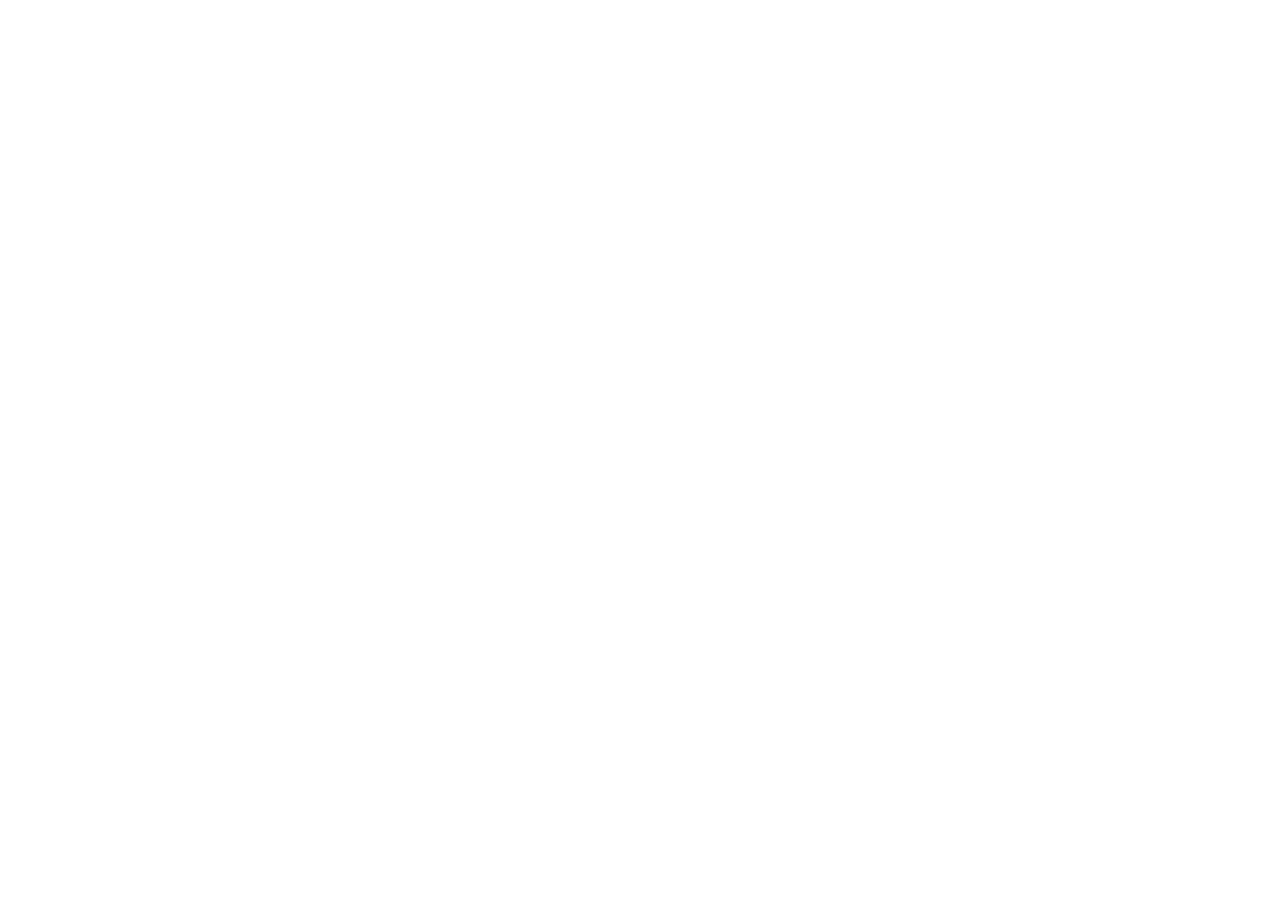
==== commit 85a6129b: "update" ====
--- a/index.html
+++ b/index.html
@@ -1,19 +1,19 @@
 <!doctype html>
-<html lang="ar" dir="rtl" data-critters-container>
+<html lang="en" data-critters-container>
 
 <head>
   <meta charset="utf-8">
-  <title>TeachersPension</title>
+  <title>Resume</title>
   <base href="/">
   <meta name="viewport" content="width=device-width, initial-scale=1">
   <link rel="icon" type="image/x-icon" href="favicon.ico">
-<style>@import"https://fonts.googleapis.com/css2?family=Noto+Kufi+Arabic:wght@400;700&display=swap";@import"https://fonts.googleapis.com/css2?family=Ubuntu:wght@300;400;500;700&display=swap";:root{--fa-style-family-brands:"Font Awesome 6 Brands";--fa-font-brands:normal 400 1em/1 "Font Awesome 6 Brands"}@font-face{font-family:"Font Awesome 6 Brands";font-style:normal;font-weight:400;font-display:block;src:url(/assets/fonts/fa-brands-400.woff2) format("woff2"),url(/assets/fonts/fa-brands-400.ttf) format("truetype")}:root{--fa-style-family-classic:"Font Awesome 6 Free";--fa-font-regular:normal 400 1em/1 "Font Awesome 6 Free"}@font-face{font-family:"Font Awesome 6 Free";font-style:normal;font-weight:400;font-display:block;src:url(/assets/fonts/fa-regular-400.woff2) format("woff2"),url(/assets/fonts/fa-regular-400.ttf) format("truetype")}:root{--fa-style-family-classic:"Font Awesome 6 Free";--fa-font-solid:normal 900 1em/1 "Font Awesome 6 Free"}@font-face{font-family:"Font Awesome 6 Free";font-style:normal;font-weight:900;font-display:block;src:url(/assets/fonts/fa-solid-900.woff2) format("woff2"),url(/assets/fonts/fa-solid-900.ttf) format("truetype")}@charset "UTF-8";:root{--bs-blue:#0d6efd;--bs-indigo:#6610f2;--bs-purple:#6f42c1;--bs-pink:#d63384;--bs-red:#dc3545;--bs-orange:#fd7e14;--bs-yellow:#ffc107;--bs-green:#198754;--bs-teal:#20c997;--bs-cyan:#0dcaf0;--bs-black:#000;--bs-white:#fff;--bs-gray:#6c757d;--bs-gray-dark:#343a40;--bs-gray-100:#f8f9fa;--bs-gray-200:#e9ecef;--bs-gray-300:#dee2e6;--bs-gray-400:#ced4da;--bs-gray-500:#adb5bd;--bs-gray-600:#6c757d;--bs-gray-700:#495057;--bs-gray-800:#343a40;--bs-gray-900:#212529;--bs-primary:#00548d;--bs-secondary:#0079bf;--bs-success:#198754;--bs-danger:#dc3545;--bs-warning:#f19634;--bs-info:lightblue;--bs-light:#ebebeb;--bs-dark:#464646;--bs-primary-rgb:0, 84, 141;--bs-secondary-rgb:0, 121, 191;--bs-success-rgb:25, 135, 84;--bs-danger-rgb:220, 53, 69;--bs-warning-rgb:241, 150, 52;--bs-info-rgb:173, 216, 230;--bs-light-rgb:235, 235, 235;--bs-dark-rgb:70, 70, 70;--bs-primary-text-emphasis:#002238;--bs-secondary-text-emphasis:#00304c;--bs-success-text-emphasis:#0a3622;--bs-info-text-emphasis:#45565c;--bs-warning-text-emphasis:#603c15;--bs-danger-text-emphasis:#58151c;--bs-light-text-emphasis:#495057;--bs-dark-text-emphasis:#495057;--bs-primary-bg-subtle:#ccdde8;--bs-secondary-bg-subtle:#cce4f2;--bs-success-bg-subtle:#d1e7dd;--bs-info-bg-subtle:#eff7fa;--bs-warning-bg-subtle:#fcead6;--bs-danger-bg-subtle:#f8d7da;--bs-light-bg-subtle:#fcfcfd;--bs-dark-bg-subtle:#ced4da;--bs-primary-border-subtle:#99bbd1;--bs-secondary-border-subtle:#99c9e5;--bs-success-border-subtle:#a3cfbb;--bs-info-border-subtle:#deeff5;--bs-warning-border-subtle:#f9d5ae;--bs-danger-border-subtle:#f1aeb5;--bs-light-border-subtle:#e9ecef;--bs-dark-border-subtle:#adb5bd;--bs-white-rgb:255, 255, 255;--bs-black-rgb:0, 0, 0;--bs-font-sans-serif:system-ui, -apple-system, "Segoe UI", Roboto, "Helvetica Neue", "Noto Sans", "Liberation Sans", Arial, sans-serif, "Apple Color Emoji", "Segoe UI Emoji", "Segoe UI Symbol", "Noto Color Emoji";--bs-font-monospace:SFMono-Regular, Menlo, Monaco, Consolas, "Liberation Mono", "Courier New", monospace;--bs-gradient:linear-gradient(180deg, rgba(255, 255, 255, .15), rgba(255, 255, 255, 0));--bs-body-font-family:var(--bs-font-sans-serif);--bs-body-font-size:1rem;--bs-body-font-weight:400;--bs-body-line-height:1.5;--bs-body-color:#212529;--bs-body-color-rgb:33, 37, 41;--bs-body-bg:#fff;--bs-body-bg-rgb:255, 255, 255;--bs-emphasis-color:#000;--bs-emphasis-color-rgb:0, 0, 0;--bs-secondary-color:rgba(33, 37, 41, .75);--bs-secondary-color-rgb:33, 37, 41;--bs-secondary-bg:#e9ecef;--bs-secondary-bg-rgb:233, 236, 239;--bs-tertiary-color:rgba(33, 37, 41, .5);--bs-tertiary-color-rgb:33, 37, 41;--bs-tertiary-bg:#f8f9fa;--bs-tertiary-bg-rgb:248, 249, 250;--bs-heading-color:inherit;--bs-link-color:#00548d;--bs-link-color-rgb:0, 84, 141;--bs-link-decoration:underline;--bs-link-hover-color:#004371;--bs-link-hover-color-rgb:0, 67, 113;--bs-code-color:#d63384;--bs-highlight-bg:#fff3cd;--bs-border-width:1px;--bs-border-style:solid;--bs-border-color:#dee2e6;--bs-border-color-translucent:rgba(0, 0, 0, .175);--bs-border-radius:.375rem;--bs-border-radius-sm:.25rem;--bs-border-radius-lg:.5rem;--bs-border-radius-xl:1rem;--bs-border-radius-xxl:2rem;--bs-border-radius-2xl:var(--bs-border-radius-xxl);--bs-border-radius-pill:50rem;--bs-box-shadow:0 .5rem 1rem rgba(0, 0, 0, .15);--bs-box-shadow-sm:0 .125rem .25rem rgba(0, 0, 0, .075);--bs-box-shadow-lg:0 1rem 3rem rgba(0, 0, 0, .175);--bs-box-shadow-inset:inset 0 1px 2px rgba(0, 0, 0, .075);--bs-focus-ring-width:.25rem;--bs-focus-ring-opacity:.25;--bs-focus-ring-color:rgba(0, 84, 141, .25);--bs-form-valid-color:#198754;--bs-form-valid-border-color:#198754;--bs-form-invalid-color:#dc3545;--bs-form-invalid-border-color:#dc3545}*,*:before,*:after{box-sizing:border-box}@media (prefers-reduced-motion: no-preference){:root{scroll-behavior:smooth}}body{margin:0;font-family:var(--bs-body-font-family);font-size:var(--bs-body-font-size);font-weight:var(--bs-body-font-weight);line-height:var(--bs-body-line-height);color:var(--bs-body-color);text-align:var(--bs-body-text-align);background-color:var(--bs-body-bg);-webkit-text-size-adjust:100%;-webkit-tap-highlight-color:rgba(0,0,0,0)}img{vertical-align:middle}.img-fluid{max-width:100%;height:auto}:root{--bs-breakpoint-xs:0;--bs-breakpoint-sm:576px;--bs-breakpoint-md:768px;--bs-breakpoint-lg:992px;--bs-breakpoint-xl:1200px;--bs-breakpoint-xxl:1400px}.mb-3{margin-bottom:1rem!important}body{font-family:Noto Kufi Arabic,sans-serif;font-size:14px;font-weight:300;direction:rtl;text-align:right;line-height:1.5;background-color:var(--bs-light)}.page-loader{display:flex;flex-direction:column;position:fixed;justify-content:center;align-items:center;background:rgba(0,0,0,.85);inset:0}.page-loader:after{content:"";display:block;margin:0 auto;width:68px;height:68px;background-image:url(/assets/images/pulse.gif);background-size:contain;background-position:center;background-repeat:no-repeat;margin-bottom:1.25rem;filter:contrast(0)}</style><link rel="stylesheet" href="styles.a12d8cd838bf97e5.css" media="print" onload="this.media='all'"><noscript><link rel="stylesheet" href="styles.a12d8cd838bf97e5.css"></noscript></head>
+  <link href="https://cdn.jsdelivr.net/npm/bootstrap@5.3.3/dist/css/bootstrap.min.css" rel="stylesheet" integrity="sha384-QWTKZyjpPEjISv5WaRU9OFeRpok6YctnYmDr5pNlyT2bRjXh0JMhjY6hW+ALEwIH" crossorigin="anonymous">
+
+<style>@charset "UTF-8";*{padding:0;margin:0}body{font-size:14px}*{-webkit-print-color-adjust:exact!important;color-adjust:exact!important;print-color-adjust:exact!important}
+</style><link rel="stylesheet" href="styles-7M4BB57U.css" media="print" onload="this.media='all'"><noscript><link rel="stylesheet" href="styles-7M4BB57U.css"></noscript></head>
 
 <body>
-  <div class="page-loader">
-    <img src="assets/images/logo-white.png" class="img-fluid mb-3" width="148px">
-  </div>
   <app-root></app-root>
-<script src="runtime.f2d764c6a7ea1aa6.js" type="module"></script><script src="polyfills.222f8b5351d2c786.js" type="module"></script><script src="scripts.5753db1a6bf106b8.js" defer></script><script src="main.e710f54a9889deb4.js" type="module"></script></body>
+<script src="polyfills-FFHMD2TL.js" type="module"></script><script src="main-EMDWA7OU.js" type="module"></script></body>
 
 </html>--- a/styles-7M4BB57U.css
+++ b/styles-7M4BB57U.css
@@ -0,0 +1 @@
+@charset "UTF-8";*{padding:0;margin:0}body{font-size:14px}.header{margin-bottom:1rem;text-align:center;padding:1rem 0rem}.header p{margin:0}.title{background-color:#075673;line-height:1;font-size:1.2rem;padding:.35rem;color:#fff}.btn-print{display:block;width:40px;height:40px;padding:8px;position:relative;top:0;left:0;cursor:pointer}.cv{min-width:100%}@media print{.container{padding:0 1rem;margin:0}.cv{min-width:992px;max-width:992px}.btn-print{display:none;visibility:hidden}.pagebreak{page-break-before:always}}*{-webkit-print-color-adjust:exact!important;color-adjust:exact!important;print-color-adjust:exact!important}
--- a/styles-7M4BB57U.css
+++ b/styles-7M4BB57U.css
@@ -0,0 +1 @@
+@charset "UTF-8";*{padding:0;margin:0}body{font-size:14px}.header{margin-bottom:1rem;text-align:center;padding:1rem 0rem}.header p{margin:0}.title{background-color:#075673;line-height:1;font-size:1.2rem;padding:.35rem;color:#fff}.btn-print{display:block;width:40px;height:40px;padding:8px;position:relative;top:0;left:0;cursor:pointer}.cv{min-width:100%}@media print{.container{padding:0 1rem;margin:0}.cv{min-width:992px;max-width:992px}.btn-print{display:none;visibility:hidden}.pagebreak{page-break-before:always}}*{-webkit-print-color-adjust:exact!important;color-adjust:exact!important;print-color-adjust:exact!important}
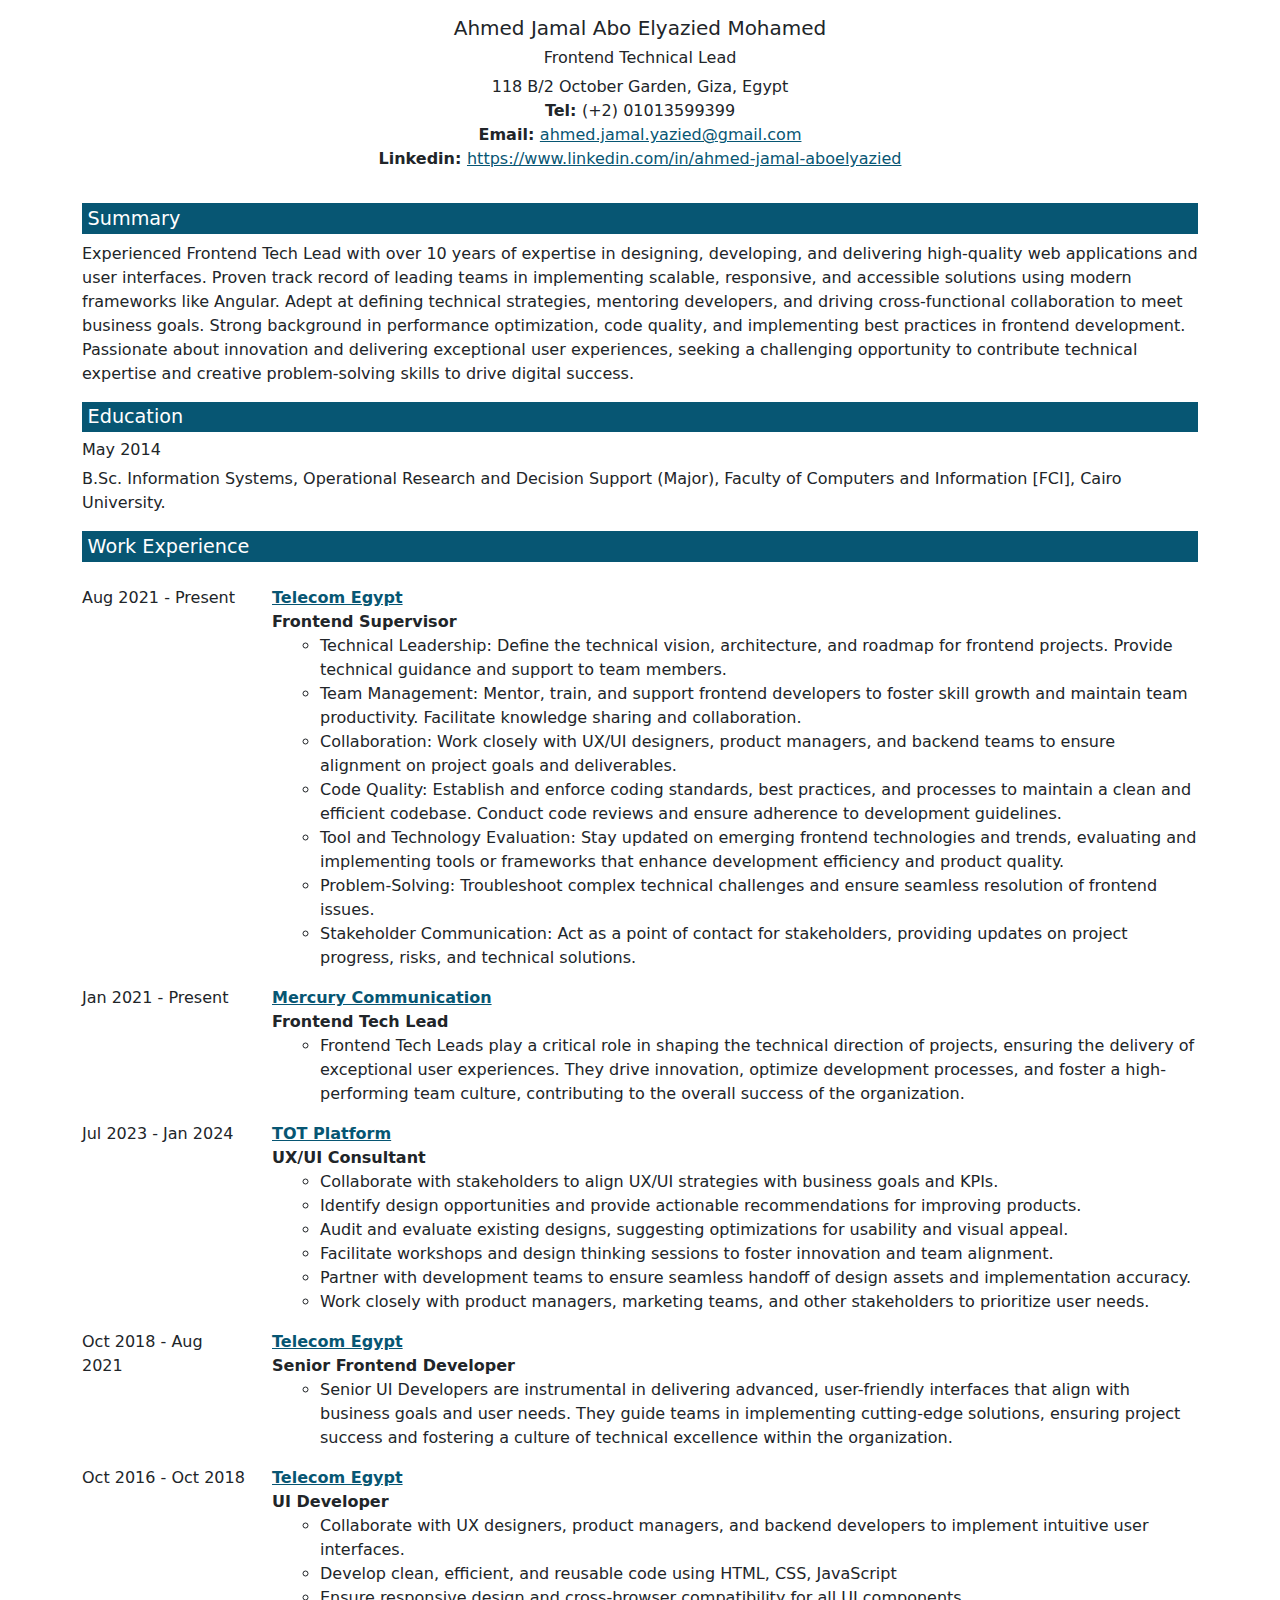
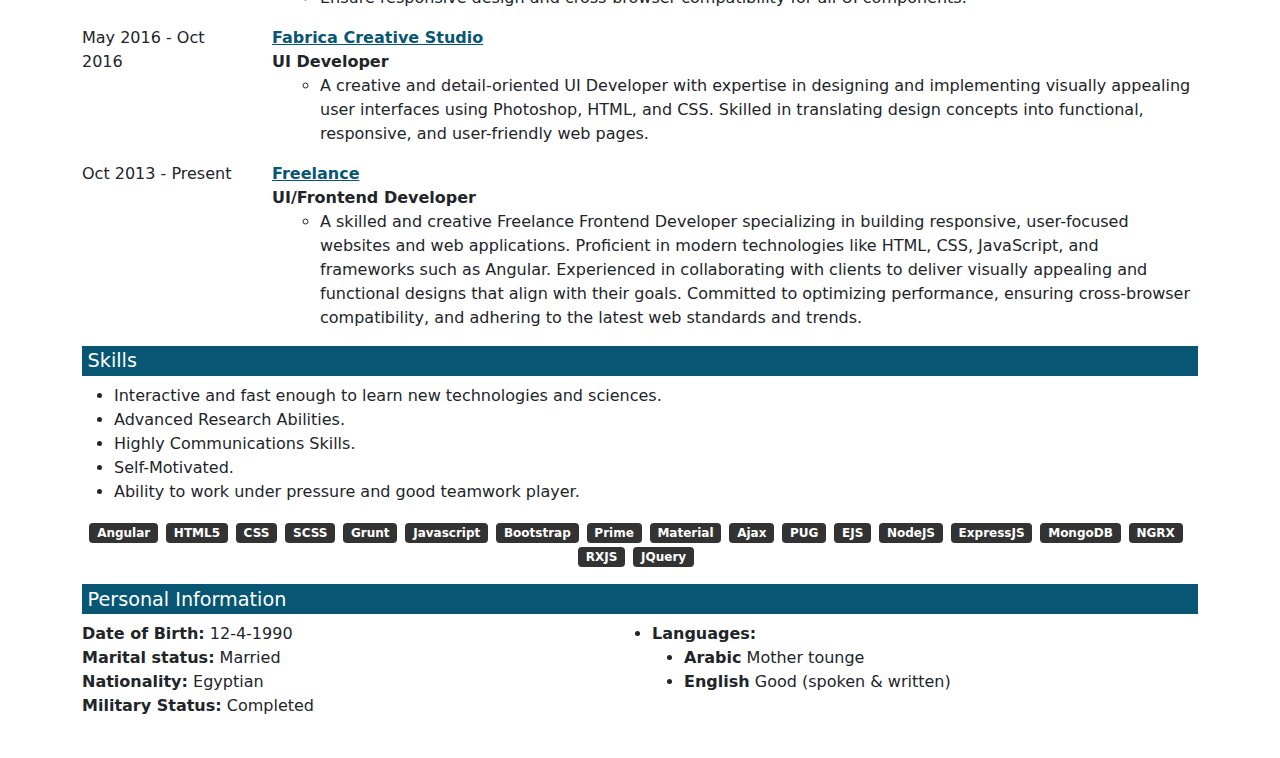
==== commit 20b15b1b: "update" ====
--- a/index.html
+++ b/index.html
@@ -7,13 +7,28 @@
   <base href="/">
   <meta name="viewport" content="width=device-width, initial-scale=1">
   <link rel="icon" type="image/x-icon" href="favicon.ico">
-  <link href="https://cdn.jsdelivr.net/npm/bootstrap@5.3.3/dist/css/bootstrap.min.css" rel="stylesheet" integrity="sha384-QWTKZyjpPEjISv5WaRU9OFeRpok6YctnYmDr5pNlyT2bRjXh0JMhjY6hW+ALEwIH" crossorigin="anonymous">
 
-<style>@charset "UTF-8";*{padding:0;margin:0}body{font-size:14px}*{-webkit-print-color-adjust:exact!important;color-adjust:exact!important;print-color-adjust:exact!important}
-</style><link rel="stylesheet" href="styles-7M4BB57U.css" media="print" onload="this.media='all'"><noscript><link rel="stylesheet" href="styles-7M4BB57U.css"></noscript></head>
+  <!-- Primary Meta Tags -->
+  <title>Ahmed Jamal Abo Elyazied</title>
+  <meta name="title" content="Ahmed Jamal Abo Elyazied">
+  <meta name="description" content="Experienced Frontend Tech Lead with over 10 years of expertise in designing, developing, and delivering high-quality web applications and user interfaces. Proven track record of leading teams in implementing scalable, responsive, and accessible solutions using modern frameworks like Angular. Adept at defining technical strategies, mentoring developers, and driving cross-functional collaboration to meet business goals. Strong background in performance optimization, code quality, and implementing best practices in frontend development. Passionate about innovation and delivering exceptional user experiences, seeking a challenging opportunity to contribute technical expertise and creative problem-solving skills to drive digital success.">
+
+  <!-- Open Graph / Facebook -->
+  <meta property="og:type" content="website">
+  <meta property="og:title" content="Ahmed Jamal Abo Elyazied">
+  <meta property="og:description" content="Experienced Frontend Tech Lead with over 10 years of expertise in designing, developing, and delivering high-quality web applications and user interfaces. Proven track record of leading teams in implementing scalable, responsive, and accessible solutions using modern frameworks like Angular. Adept at defining technical strategies, mentoring developers, and driving cross-functional collaboration to meet business goals. Strong background in performance optimization, code quality, and implementing best practices in frontend development. Passionate about innovation and delivering exceptional user experiences, seeking a challenging opportunity to contribute technical expertise and creative problem-solving skills to drive digital success.">
+  <meta property="og:image" content="https://jimey1000.github.io/assets/images/banner.png">
+
+  <!-- Twitter -->
+  <meta property="twitter:card" content="summary_large_image">
+  <meta property="twitter:title" content="Ahmed Jamal Abo Elyazied">
+  <meta property="twitter:description" content="Experienced Frontend Tech Lead with over 10 years of expertise in designing, developing, and delivering high-quality web applications and user interfaces. Proven track record of leading teams in implementing scalable, responsive, and accessible solutions using modern frameworks like Angular. Adept at defining technical strategies, mentoring developers, and driving cross-functional collaboration to meet business goals. Strong background in performance optimization, code quality, and implementing best practices in frontend development. Passionate about innovation and delivering exceptional user experiences, seeking a challenging opportunity to contribute technical expertise and creative problem-solving skills to drive digital success.">
+  <meta property="twitter:image" content="https://jimey1000.github.io/assets/images/banner.png">
+<style>@charset "UTF-8";*{padding:0;margin:0}body{font-size:14px}:root{--te-gray-100: #f8f9fa;--te-gray-200: #e9ecef;--te-gray-300: #dee2e6;--te-gray-400: #ced4da;--te-gray-500: #adb5bd;--te-gray-600: #6c757d;--te-gray-700: #495057;--te-gray-800: #343a40;--te-gray-900: #212529;--te-primary: #075673;--te-secondary: #92278F;--te-tertiary: #C7BBDC;--te-success: #41C38C;--te-danger: #FF2123;--te-warning: #FFC364;--te-info: #54B9DB;--te-light: #f3f6f9;--te-lighter: #f8f8f8;--te-dark: #333;--te-white: #fff;--te-black: #000;--te-primary-rgb: 7, 86, 115;--te-secondary-rgb: 146, 39, 143;--te-tertiary-rgb: 199, 187, 220;--te-success-rgb: 65, 195, 140;--te-danger-rgb: 255, 33, 35;--te-warning-rgb: 255, 195, 100;--te-info-rgb: 84, 185, 219;--te-light-rgb: 243, 246, 249;--te-lighter-rgb: 248, 248, 248;--te-dark-rgb: 51, 51, 51;--te-primary-text-emphasis: shade-color(#075673, 50%);--te-secondary-text-emphasis: shade-color(#92278F, 60%);--te-success-text-emphasis: shade-color(#41C38C, 60%);--te-info-text-emphasis: shade-color(#54B9DB, 60%);--te-warning-text-emphasis: shade-color(#FFC364, 60%);--te-danger-text-emphasis: shade-color(#FF2123, 60%);--te-light-text-emphasis: #495057;--te-dark-text-emphasis: #495057;--te-primary-bg-subtle: tint-color(#075673, 70%);--te-secondary-bg-subtle: tint-color(#92278F, 95%);--te-success-bg-subtle: tint-color(#41C38C, 80%);--te-info-bg-subtle: tint-color(#54B9DB, 80%);--te-warning-bg-subtle: tint-color(#FFC364, 80%);--te-danger-bg-subtle: tint-color(#FF2123, 80%);--te-light-bg-subtle: #fcfcfd;--te-dark-bg-subtle: #ced4da;--te-primary-border-subtle: tint-color(#075673, 60%);--te-secondary-border-subtle: tint-color(#92278F, 60%);--te-success-border-subtle: tint-color(#41C38C, 60%);--te-info-border-subtle: tint-color(#54B9DB, 60%);--te-warning-border-subtle: tint-color(#FFC364, 60%);--te-danger-border-subtle: tint-color(#FF2123, 60%);--te-light-border-subtle: #e9ecef;--te-dark-border-subtle: #adb5bd;--te-white-rgb: 255, 255, 255;--te-black-rgb: 0, 0, 0;--te-font-sans-serif: system-ui, -apple-system, "Segoe UI", Roboto, "Helvetica Neue", "Noto Sans", "Liberation Sans", Arial, sans-serif, "Apple Color Emoji", "Segoe UI Emoji", "Segoe UI Symbol", "Noto Color Emoji";--te-font-monospace: SFMono-Regular, Menlo, Monaco, Consolas, "Liberation Mono", "Courier New", monospace;--te-gradient: linear-gradient(180deg, rgba(255, 255, 255, .15), rgba(255, 255, 255, 0));--te-body-font-family: var(--te-font-sans-serif);--te-body-font-size: 1rem;--te-body-font-weight: 400;--te-body-line-height: 1.5;--te-body-color: #212529;--te-body-color-rgb: 33, 37, 41;--te-body-bg: #fff;--te-body-bg-rgb: 255, 255, 255;--te-emphasis-color: #000;--te-emphasis-color-rgb: 0, 0, 0;--te-secondary-color: rgba(33, 37, 41, .75);--te-secondary-color-rgb: 33, 37, 41;--te-secondary-bg: #e9ecef;--te-secondary-bg-rgb: 233, 236, 239;--te-tertiary-color: rgba(33, 37, 41, .5);--te-tertiary-color-rgb: 33, 37, 41;--te-tertiary-bg: #f8f9fa;--te-tertiary-bg-rgb: 248, 249, 250;--te-heading-color: inherit;--te-link-color: #075673;--te-link-color-rgb: 7, 86, 115;--te-link-decoration: underline;--te-link-hover-color: #06455c;--te-link-hover-color-rgb: 6, 69, 92;--te-code-color: #d63384;--te-highlight-color: #212529;--te-highlight-bg: #fff3cd;--te-border-width: 1px;--te-border-style: solid;--te-border-color: #dee2e6;--te-border-color-translucent: rgba(0, 0, 0, .175);--te-border-radius: .25rem;--te-border-radius-sm: .25rem;--te-border-radius-lg: .25rem;--te-border-radius-xl: .25rem;--te-border-radius-xxl: .25rem;--te-border-radius-2xl: var(--te-border-radius-xxl);--te-border-radius-pill: 50rem;--te-box-shadow: 0 .5rem 1rem rgba(0, 0, 0, .15);--te-box-shadow-sm: 0 .125rem .25rem rgba(0, 0, 0, .075);--te-box-shadow-lg: 0 1rem 3rem rgba(0, 0, 0, .175);--te-box-shadow-inset: inset 0 1px 2px rgba(0, 0, 0, .075);--te-focus-ring-width: .25rem;--te-focus-ring-opacity: .25;--te-focus-ring-color: rgba(7, 86, 115, .25);--te-form-valid-color: #41C38C;--te-form-valid-border-color: #41C38C;--te-form-invalid-color: #FF2123;--te-form-invalid-border-color: #FF2123}*,*:before,*:after{box-sizing:border-box}@media (prefers-reduced-motion: no-preference){:root{scroll-behavior:smooth}}body{margin:0;font-family:var(--te-body-font-family);font-size:var(--te-body-font-size);font-weight:var(--te-body-font-weight);line-height:var(--te-body-line-height);color:var(--te-body-color);text-align:var(--te-body-text-align);background-color:var(--te-body-bg);-webkit-text-size-adjust:100%;-webkit-tap-highlight-color:rgba(0,0,0,0)}:root{--te-breakpoint-xs: 0;--te-breakpoint-sm: 576px;--te-breakpoint-md: 768px;--te-breakpoint-lg: 992px;--te-breakpoint-xl: 1200px;--te-breakpoint-xxl: 1400px}
+</style><link rel="stylesheet" href="styles-TAPV6YMS.css" media="print" onload="this.media='all'"><noscript><link rel="stylesheet" href="styles-TAPV6YMS.css"></noscript></head>
 
 <body>
   <app-root></app-root>
-<script src="polyfills-FFHMD2TL.js" type="module"></script><script src="main-EMDWA7OU.js" type="module"></script></body>
+<script src="polyfills-EJ46DL77.js" type="module"></script><script src="main-OXX6ZLQC.js" type="module"></script></body>
 
 </html>--- a/styles-TAPV6YMS.css
+++ b/styles-TAPV6YMS.css
@@ -0,0 +1 @@
+@charset "UTF-8";*{padding:0;margin:0}body{font-size:14px}.header{margin-bottom:1rem;text-align:center;padding:1rem 0rem}.header p{margin:0}.title{background-color:#075673;line-height:1;font-size:1.2rem;padding:.35rem;color:#fff}@media print{.pagebreak{page-break-before:always}}:root,[data-bs-theme=light]{--te-gray-100: #f8f9fa;--te-gray-200: #e9ecef;--te-gray-300: #dee2e6;--te-gray-400: #ced4da;--te-gray-500: #adb5bd;--te-gray-600: #6c757d;--te-gray-700: #495057;--te-gray-800: #343a40;--te-gray-900: #212529;--te-primary: #075673;--te-secondary: #92278F;--te-tertiary: #C7BBDC;--te-success: #41C38C;--te-danger: #FF2123;--te-warning: #FFC364;--te-info: #54B9DB;--te-light: #f3f6f9;--te-lighter: #f8f8f8;--te-dark: #333;--te-white: #fff;--te-black: #000;--te-primary-rgb: 7, 86, 115;--te-secondary-rgb: 146, 39, 143;--te-tertiary-rgb: 199, 187, 220;--te-success-rgb: 65, 195, 140;--te-danger-rgb: 255, 33, 35;--te-warning-rgb: 255, 195, 100;--te-info-rgb: 84, 185, 219;--te-light-rgb: 243, 246, 249;--te-lighter-rgb: 248, 248, 248;--te-dark-rgb: 51, 51, 51;--te-primary-text-emphasis: shade-color(#075673, 50%);--te-secondary-text-emphasis: shade-color(#92278F, 60%);--te-success-text-emphasis: shade-color(#41C38C, 60%);--te-info-text-emphasis: shade-color(#54B9DB, 60%);--te-warning-text-emphasis: shade-color(#FFC364, 60%);--te-danger-text-emphasis: shade-color(#FF2123, 60%);--te-light-text-emphasis: #495057;--te-dark-text-emphasis: #495057;--te-primary-bg-subtle: tint-color(#075673, 70%);--te-secondary-bg-subtle: tint-color(#92278F, 95%);--te-success-bg-subtle: tint-color(#41C38C, 80%);--te-info-bg-subtle: tint-color(#54B9DB, 80%);--te-warning-bg-subtle: tint-color(#FFC364, 80%);--te-danger-bg-subtle: tint-color(#FF2123, 80%);--te-light-bg-subtle: #fcfcfd;--te-dark-bg-subtle: #ced4da;--te-primary-border-subtle: tint-color(#075673, 60%);--te-secondary-border-subtle: tint-color(#92278F, 60%);--te-success-border-subtle: tint-color(#41C38C, 60%);--te-info-border-subtle: tint-color(#54B9DB, 60%);--te-warning-border-subtle: tint-color(#FFC364, 60%);--te-danger-border-subtle: tint-color(#FF2123, 60%);--te-light-border-subtle: #e9ecef;--te-dark-border-subtle: #adb5bd;--te-white-rgb: 255, 255, 255;--te-black-rgb: 0, 0, 0;--te-font-sans-serif: system-ui, -apple-system, "Segoe UI", Roboto, "Helvetica Neue", "Noto Sans", "Liberation Sans", Arial, sans-serif, "Apple Color Emoji", "Segoe UI Emoji", "Segoe UI Symbol", "Noto Color Emoji";--te-font-monospace: SFMono-Regular, Menlo, Monaco, Consolas, "Liberation Mono", "Courier New", monospace;--te-gradient: linear-gradient(180deg, rgba(255, 255, 255, .15), rgba(255, 255, 255, 0));--te-body-font-family: var(--te-font-sans-serif);--te-body-font-size: 1rem;--te-body-font-weight: 400;--te-body-line-height: 1.5;--te-body-color: #212529;--te-body-color-rgb: 33, 37, 41;--te-body-bg: #fff;--te-body-bg-rgb: 255, 255, 255;--te-emphasis-color: #000;--te-emphasis-color-rgb: 0, 0, 0;--te-secondary-color: rgba(33, 37, 41, .75);--te-secondary-color-rgb: 33, 37, 41;--te-secondary-bg: #e9ecef;--te-secondary-bg-rgb: 233, 236, 239;--te-tertiary-color: rgba(33, 37, 41, .5);--te-tertiary-color-rgb: 33, 37, 41;--te-tertiary-bg: #f8f9fa;--te-tertiary-bg-rgb: 248, 249, 250;--te-heading-color: inherit;--te-link-color: #075673;--te-link-color-rgb: 7, 86, 115;--te-link-decoration: underline;--te-link-hover-color: #06455c;--te-link-hover-color-rgb: 6, 69, 92;--te-code-color: #d63384;--te-highlight-color: #212529;--te-highlight-bg: #fff3cd;--te-border-width: 1px;--te-border-style: solid;--te-border-color: #dee2e6;--te-border-color-translucent: rgba(0, 0, 0, .175);--te-border-radius: .25rem;--te-border-radius-sm: .25rem;--te-border-radius-lg: .25rem;--te-border-radius-xl: .25rem;--te-border-radius-xxl: .25rem;--te-border-radius-2xl: var(--te-border-radius-xxl);--te-border-radius-pill: 50rem;--te-box-shadow: 0 .5rem 1rem rgba(0, 0, 0, .15);--te-box-shadow-sm: 0 .125rem .25rem rgba(0, 0, 0, .075);--te-box-shadow-lg: 0 1rem 3rem rgba(0, 0, 0, .175);--te-box-shadow-inset: inset 0 1px 2px rgba(0, 0, 0, .075);--te-focus-ring-width: .25rem;--te-focus-ring-opacity: .25;--te-focus-ring-color: rgba(7, 86, 115, .25);--te-form-valid-color: #41C38C;--te-form-valid-border-color: #41C38C;--te-form-invalid-color: #FF2123;--te-form-invalid-border-color: #FF2123}[data-bs-theme=dark]{color-scheme:dark;--te-body-color: #dee2e6;--te-body-color-rgb: 222, 226, 230;--te-body-bg: #212529;--te-body-bg-rgb: 33, 37, 41;--te-emphasis-color: #fff;--te-emphasis-color-rgb: 255, 255, 255;--te-secondary-color: rgba(222, 226, 230, .75);--te-secondary-color-rgb: 222, 226, 230;--te-secondary-bg: #343a40;--te-secondary-bg-rgb: 52, 58, 64;--te-tertiary-color: rgba(222, 226, 230, .5);--te-tertiary-color-rgb: 222, 226, 230;--te-tertiary-bg: #2b3035;--te-tertiary-bg-rgb: 43, 48, 53;--te-primary-text-emphasis: #6a9aab;--te-secondary-text-emphasis: #be7dbc;--te-success-text-emphasis: #8ddbba;--te-info-text-emphasis: #98d5e9;--te-warning-text-emphasis: #ffdba2;--te-danger-text-emphasis: #ff7a7b;--te-light-text-emphasis: #f8f9fa;--te-dark-text-emphasis: #dee2e6;--te-primary-bg-subtle: #011117;--te-secondary-bg-subtle: #1d081d;--te-success-bg-subtle: #0d271c;--te-info-bg-subtle: #11252c;--te-warning-bg-subtle: #332714;--te-danger-bg-subtle: #330707;--te-light-bg-subtle: #343a40;--te-dark-bg-subtle: #1a1d20;--te-primary-border-subtle: #043445;--te-secondary-border-subtle: #581756;--te-success-border-subtle: #277554;--te-info-border-subtle: #326f83;--te-warning-border-subtle: #99753c;--te-danger-border-subtle: #991415;--te-light-border-subtle: #495057;--te-dark-border-subtle: #343a40;--te-heading-color: inherit;--te-link-color: #6a9aab;--te-link-hover-color: #88aebc;--te-link-color-rgb: 106, 154, 171;--te-link-hover-color-rgb: 136, 174, 188;--te-code-color: #e685b5;--te-highlight-color: #dee2e6;--te-highlight-bg: #664d03;--te-border-color: #495057;--te-border-color-translucent: rgba(255, 255, 255, .15);--te-form-valid-color: #75b798;--te-form-valid-border-color: #75b798;--te-form-invalid-color: #ea868f;--te-form-invalid-border-color: #ea868f}*,*:before,*:after{box-sizing:border-box}@media (prefers-reduced-motion: no-preference){:root{scroll-behavior:smooth}}body{margin:0;font-family:var(--te-body-font-family);font-size:var(--te-body-font-size);font-weight:var(--te-body-font-weight);line-height:var(--te-body-line-height);color:var(--te-body-color);text-align:var(--te-body-text-align);background-color:var(--te-body-bg);-webkit-text-size-adjust:100%;-webkit-tap-highlight-color:rgba(0,0,0,0)}hr{margin:1rem 0;color:inherit;border:0;border-top:var(--te-border-width) solid;opacity:.25}h6,.h6,h5,.h5,h4,.h4,h3,.h3,h2,.h2,h1,.h1{margin-top:0;margin-bottom:.5rem;font-weight:500;line-height:1.2;color:var(--te-heading-color)}h1,.h1{font-size:calc(1.375rem + 1.5vw)}@media (min-width: 1200px){h1,.h1{font-size:2.5rem}}h2,.h2{font-size:calc(1.325rem + .9vw)}@media (min-width: 1200px){h2,.h2{font-size:2rem}}h3,.h3{font-size:calc(1.3rem + .6vw)}@media (min-width: 1200px){h3,.h3{font-size:1.75rem}}h4,.h4{font-size:calc(1.275rem + .3vw)}@media (min-width: 1200px){h4,.h4{font-size:1.5rem}}h5,.h5{font-size:1.25rem}h6,.h6{font-size:1rem}p{margin-top:0;margin-bottom:1rem}abbr[title]{text-decoration:underline dotted;cursor:help;text-decoration-skip-ink:none}address{margin-bottom:1rem;font-style:normal;line-height:inherit}ol,ul{padding-left:2rem}ol,ul,dl{margin-top:0;margin-bottom:1rem}ol ol,ul ul,ol ul,ul ol{margin-bottom:0}dt{font-weight:700}dd{margin-bottom:.5rem;margin-left:0}blockquote{margin:0 0 1rem}b,strong{font-weight:bolder}small,.small{font-size:.875em}mark,.mark{padding:.1875em;color:var(--te-highlight-color);background-color:var(--te-highlight-bg)}sub,sup{position:relative;font-size:.75em;line-height:0;vertical-align:baseline}sub{bottom:-.25em}sup{top:-.5em}a{color:rgba(var(--te-link-color-rgb),var(--te-link-opacity, 1));text-decoration:underline}a:hover{--te-link-color-rgb: var(--te-link-hover-color-rgb)}a:not([href]):not([class]),a:not([href]):not([class]):hover{color:inherit;text-decoration:none}pre,code,kbd,samp{font-family:var(--te-font-monospace);font-size:1em}pre{display:block;margin-top:0;margin-bottom:1rem;overflow:auto;font-size:.875em}pre code{font-size:inherit;color:inherit;word-break:normal}code{font-size:.875em;color:var(--te-code-color);word-wrap:break-word}a>code{color:inherit}kbd{padding:.1875rem .375rem;font-size:.875em;color:var(--te-body-bg);background-color:var(--te-body-color);border-radius:.25rem}kbd kbd{padding:0;font-size:1em}figure{margin:0 0 1rem}img,svg{vertical-align:middle}table{caption-side:bottom;border-collapse:collapse}caption{padding-top:.5rem;padding-bottom:.5rem;color:var(--te-secondary-color);text-align:left}th{text-align:inherit;text-align:-webkit-match-parent}thead,tbody,tfoot,tr,td,th{border-color:inherit;border-style:solid;border-width:0}label{display:inline-block}button{border-radius:0}button:focus:not(:focus-visible){outline:0}input,button,select,optgroup,textarea{margin:0;font-family:inherit;font-size:inherit;line-height:inherit}button,select{text-transform:none}[role=button]{cursor:pointer}select{word-wrap:normal}select:disabled{opacity:1}[list]:not([type=date]):not([type=datetime-local]):not([type=month]):not([type=week]):not([type=time])::-webkit-calendar-picker-indicator{display:none!important}button,[type=button],[type=reset],[type=submit]{-webkit-appearance:button}button:not(:disabled),[type=button]:not(:disabled),[type=reset]:not(:disabled),[type=submit]:not(:disabled){cursor:pointer}::-moz-focus-inner{padding:0;border-style:none}textarea{resize:vertical}fieldset{min-width:0;padding:0;margin:0;border:0}legend{float:left;width:100%;padding:0;margin-bottom:.5rem;font-size:calc(1.275rem + .3vw);line-height:inherit}@media (min-width: 1200px){legend{font-size:1.5rem}}legend+*{clear:left}::-webkit-datetime-edit-fields-wrapper,::-webkit-datetime-edit-text,::-webkit-datetime-edit-minute,::-webkit-datetime-edit-hour-field,::-webkit-datetime-edit-day-field,::-webkit-datetime-edit-month-field,::-webkit-datetime-edit-year-field{padding:0}::-webkit-inner-spin-button{height:auto}[type=search]{-webkit-appearance:textfield;outline-offset:-2px}::-webkit-search-decoration{-webkit-appearance:none}::-webkit-color-swatch-wrapper{padding:0}::file-selector-button{font:inherit;-webkit-appearance:button}output{display:inline-block}iframe{border:0}summary{display:list-item;cursor:pointer}progress{vertical-align:baseline}[hidden]{display:none!important}.lead{font-size:1.25rem;font-weight:300}.display-1{font-size:calc(1.625rem + 4.5vw);font-weight:300;line-height:1.2}@media (min-width: 1200px){.display-1{font-size:5rem}}.display-2{font-size:calc(1.575rem + 3.9vw);font-weight:300;line-height:1.2}@media (min-width: 1200px){.display-2{font-size:4.5rem}}.display-3{font-size:calc(1.525rem + 3.3vw);font-weight:300;line-height:1.2}@media (min-width: 1200px){.display-3{font-size:4rem}}.display-4{font-size:calc(1.475rem + 2.7vw);font-weight:300;line-height:1.2}@media (min-width: 1200px){.display-4{font-size:3.5rem}}.display-5{font-size:calc(1.425rem + 2.1vw);font-weight:300;line-height:1.2}@media (min-width: 1200px){.display-5{font-size:3rem}}.display-6{font-size:calc(1.375rem + 1.5vw);font-weight:300;line-height:1.2}@media (min-width: 1200px){.display-6{font-size:2.5rem}}.list-unstyled,.list-inline{padding-left:0;list-style:none}.list-inline-item{display:inline-block}.list-inline-item:not(:last-child){margin-right:.5rem}.initialism{font-size:.875em;text-transform:uppercase}.blockquote{margin-bottom:1rem;font-size:1.25rem}.blockquote>:last-child{margin-bottom:0}.blockquote-footer{margin-top:-1rem;margin-bottom:1rem;font-size:.875em;color:#6c757d}.blockquote-footer:before{content:"\2014\a0"}.img-fluid{max-width:100%;height:auto}.img-thumbnail{padding:.25rem;background-color:var(--te-body-bg);border:var(--te-border-width) solid var(--te-border-color);border-radius:var(--te-border-radius);max-width:100%;height:auto}.figure{display:inline-block}.figure-img{margin-bottom:.5rem;line-height:1}.figure-caption{font-size:.875em;color:var(--te-secondary-color)}.container,.container-fluid,.container-xxl,.container-xl,.container-lg,.container-md,.container-sm{--te-gutter-x: 1.5rem;--te-gutter-y: 0;width:100%;padding-right:calc(var(--te-gutter-x) * .5);padding-left:calc(var(--te-gutter-x) * .5);margin-right:auto;margin-left:auto}@media (min-width: 576px){.container-sm,.container{max-width:540px}}@media (min-width: 768px){.container-md,.container-sm,.container{max-width:720px}}@media (min-width: 992px){.container-lg,.container-md,.container-sm,.container{max-width:960px}}@media (min-width: 1200px){.container-xl,.container-lg,.container-md,.container-sm,.container{max-width:1140px}}@media (min-width: 1400px){.container-xxl,.container-xl,.container-lg,.container-md,.container-sm,.container{max-width:1320px}}:root{--te-breakpoint-xs: 0;--te-breakpoint-sm: 576px;--te-breakpoint-md: 768px;--te-breakpoint-lg: 992px;--te-breakpoint-xl: 1200px;--te-breakpoint-xxl: 1400px}.row{--te-gutter-x: 1.5rem;--te-gutter-y: 0;display:flex;flex-wrap:wrap;margin-top:calc(-1 * var(--te-gutter-y));margin-right:calc(-.5 * var(--te-gutter-x));margin-left:calc(-.5 * var(--te-gutter-x))}.row>*{flex-shrink:0;width:100%;max-width:100%;padding-right:calc(var(--te-gutter-x) * .5);padding-left:calc(var(--te-gutter-x) * .5);margin-top:var(--te-gutter-y)}.col{flex:1 0 0%}.row-cols-auto>*{flex:0 0 auto;width:auto}.row-cols-1>*{flex:0 0 auto;width:100%}.row-cols-2>*{flex:0 0 auto;width:50%}.row-cols-3>*{flex:0 0 auto;width:33.33333333%}.row-cols-4>*{flex:0 0 auto;width:25%}.row-cols-5>*{flex:0 0 auto;width:20%}.row-cols-6>*{flex:0 0 auto;width:16.66666667%}.col-auto{flex:0 0 auto;width:auto}.col-1{flex:0 0 auto;width:8.33333333%}.col-2{flex:0 0 auto;width:16.66666667%}.col-3{flex:0 0 auto;width:25%}.col-4{flex:0 0 auto;width:33.33333333%}.col-5{flex:0 0 auto;width:41.66666667%}.col-6{flex:0 0 auto;width:50%}.col-7{flex:0 0 auto;width:58.33333333%}.col-8{flex:0 0 auto;width:66.66666667%}.col-9{flex:0 0 auto;width:75%}.col-10{flex:0 0 auto;width:83.33333333%}.col-11{flex:0 0 auto;width:91.66666667%}.col-12{flex:0 0 auto;width:100%}.offset-1{margin-left:8.33333333%}.offset-2{margin-left:16.66666667%}.offset-3{margin-left:25%}.offset-4{margin-left:33.33333333%}.offset-5{margin-left:41.66666667%}.offset-6{margin-left:50%}.offset-7{margin-left:58.33333333%}.offset-8{margin-left:66.66666667%}.offset-9{margin-left:75%}.offset-10{margin-left:83.33333333%}.offset-11{margin-left:91.66666667%}.g-0,.gx-0{--te-gutter-x: 0}.g-0,.gy-0{--te-gutter-y: 0}.g-1,.gx-1{--te-gutter-x: .25rem}.g-1,.gy-1{--te-gutter-y: .25rem}.g-2,.gx-2{--te-gutter-x: .5rem}.g-2,.gy-2{--te-gutter-y: .5rem}.g-3,.gx-3{--te-gutter-x: 1rem}.g-3,.gy-3{--te-gutter-y: 1rem}.g-4,.gx-4{--te-gutter-x: 1.5rem}.g-4,.gy-4{--te-gutter-y: 1.5rem}.g-5,.gx-5{--te-gutter-x: 3rem}.g-5,.gy-5{--te-gutter-y: 3rem}@media (min-width: 576px){.col-sm{flex:1 0 0%}.row-cols-sm-auto>*{flex:0 0 auto;width:auto}.row-cols-sm-1>*{flex:0 0 auto;width:100%}.row-cols-sm-2>*{flex:0 0 auto;width:50%}.row-cols-sm-3>*{flex:0 0 auto;width:33.33333333%}.row-cols-sm-4>*{flex:0 0 auto;width:25%}.row-cols-sm-5>*{flex:0 0 auto;width:20%}.row-cols-sm-6>*{flex:0 0 auto;width:16.66666667%}.col-sm-auto{flex:0 0 auto;width:auto}.col-sm-1{flex:0 0 auto;width:8.33333333%}.col-sm-2{flex:0 0 auto;width:16.66666667%}.col-sm-3{flex:0 0 auto;width:25%}.col-sm-4{flex:0 0 auto;width:33.33333333%}.col-sm-5{flex:0 0 auto;width:41.66666667%}.col-sm-6{flex:0 0 auto;width:50%}.col-sm-7{flex:0 0 auto;width:58.33333333%}.col-sm-8{flex:0 0 auto;width:66.66666667%}.col-sm-9{flex:0 0 auto;width:75%}.col-sm-10{flex:0 0 auto;width:83.33333333%}.col-sm-11{flex:0 0 auto;width:91.66666667%}.col-sm-12{flex:0 0 auto;width:100%}.offset-sm-0{margin-left:0}.offset-sm-1{margin-left:8.33333333%}.offset-sm-2{margin-left:16.66666667%}.offset-sm-3{margin-left:25%}.offset-sm-4{margin-left:33.33333333%}.offset-sm-5{margin-left:41.66666667%}.offset-sm-6{margin-left:50%}.offset-sm-7{margin-left:58.33333333%}.offset-sm-8{margin-left:66.66666667%}.offset-sm-9{margin-left:75%}.offset-sm-10{margin-left:83.33333333%}.offset-sm-11{margin-left:91.66666667%}.g-sm-0,.gx-sm-0{--te-gutter-x: 0}.g-sm-0,.gy-sm-0{--te-gutter-y: 0}.g-sm-1,.gx-sm-1{--te-gutter-x: .25rem}.g-sm-1,.gy-sm-1{--te-gutter-y: .25rem}.g-sm-2,.gx-sm-2{--te-gutter-x: .5rem}.g-sm-2,.gy-sm-2{--te-gutter-y: .5rem}.g-sm-3,.gx-sm-3{--te-gutter-x: 1rem}.g-sm-3,.gy-sm-3{--te-gutter-y: 1rem}.g-sm-4,.gx-sm-4{--te-gutter-x: 1.5rem}.g-sm-4,.gy-sm-4{--te-gutter-y: 1.5rem}.g-sm-5,.gx-sm-5{--te-gutter-x: 3rem}.g-sm-5,.gy-sm-5{--te-gutter-y: 3rem}}@media (min-width: 768px){.col-md{flex:1 0 0%}.row-cols-md-auto>*{flex:0 0 auto;width:auto}.row-cols-md-1>*{flex:0 0 auto;width:100%}.row-cols-md-2>*{flex:0 0 auto;width:50%}.row-cols-md-3>*{flex:0 0 auto;width:33.33333333%}.row-cols-md-4>*{flex:0 0 auto;width:25%}.row-cols-md-5>*{flex:0 0 auto;width:20%}.row-cols-md-6>*{flex:0 0 auto;width:16.66666667%}.col-md-auto{flex:0 0 auto;width:auto}.col-md-1{flex:0 0 auto;width:8.33333333%}.col-md-2{flex:0 0 auto;width:16.66666667%}.col-md-3{flex:0 0 auto;width:25%}.col-md-4{flex:0 0 auto;width:33.33333333%}.col-md-5{flex:0 0 auto;width:41.66666667%}.col-md-6{flex:0 0 auto;width:50%}.col-md-7{flex:0 0 auto;width:58.33333333%}.col-md-8{flex:0 0 auto;width:66.66666667%}.col-md-9{flex:0 0 auto;width:75%}.col-md-10{flex:0 0 auto;width:83.33333333%}.col-md-11{flex:0 0 auto;width:91.66666667%}.col-md-12{flex:0 0 auto;width:100%}.offset-md-0{margin-left:0}.offset-md-1{margin-left:8.33333333%}.offset-md-2{margin-left:16.66666667%}.offset-md-3{margin-left:25%}.offset-md-4{margin-left:33.33333333%}.offset-md-5{margin-left:41.66666667%}.offset-md-6{margin-left:50%}.offset-md-7{margin-left:58.33333333%}.offset-md-8{margin-left:66.66666667%}.offset-md-9{margin-left:75%}.offset-md-10{margin-left:83.33333333%}.offset-md-11{margin-left:91.66666667%}.g-md-0,.gx-md-0{--te-gutter-x: 0}.g-md-0,.gy-md-0{--te-gutter-y: 0}.g-md-1,.gx-md-1{--te-gutter-x: .25rem}.g-md-1,.gy-md-1{--te-gutter-y: .25rem}.g-md-2,.gx-md-2{--te-gutter-x: .5rem}.g-md-2,.gy-md-2{--te-gutter-y: .5rem}.g-md-3,.gx-md-3{--te-gutter-x: 1rem}.g-md-3,.gy-md-3{--te-gutter-y: 1rem}.g-md-4,.gx-md-4{--te-gutter-x: 1.5rem}.g-md-4,.gy-md-4{--te-gutter-y: 1.5rem}.g-md-5,.gx-md-5{--te-gutter-x: 3rem}.g-md-5,.gy-md-5{--te-gutter-y: 3rem}}@media (min-width: 992px){.col-lg{flex:1 0 0%}.row-cols-lg-auto>*{flex:0 0 auto;width:auto}.row-cols-lg-1>*{flex:0 0 auto;width:100%}.row-cols-lg-2>*{flex:0 0 auto;width:50%}.row-cols-lg-3>*{flex:0 0 auto;width:33.33333333%}.row-cols-lg-4>*{flex:0 0 auto;width:25%}.row-cols-lg-5>*{flex:0 0 auto;width:20%}.row-cols-lg-6>*{flex:0 0 auto;width:16.66666667%}.col-lg-auto{flex:0 0 auto;width:auto}.col-lg-1{flex:0 0 auto;width:8.33333333%}.col-lg-2{flex:0 0 auto;width:16.66666667%}.col-lg-3{flex:0 0 auto;width:25%}.col-lg-4{flex:0 0 auto;width:33.33333333%}.col-lg-5{flex:0 0 auto;width:41.66666667%}.col-lg-6{flex:0 0 auto;width:50%}.col-lg-7{flex:0 0 auto;width:58.33333333%}.col-lg-8{flex:0 0 auto;width:66.66666667%}.col-lg-9{flex:0 0 auto;width:75%}.col-lg-10{flex:0 0 auto;width:83.33333333%}.col-lg-11{flex:0 0 auto;width:91.66666667%}.col-lg-12{flex:0 0 auto;width:100%}.offset-lg-0{margin-left:0}.offset-lg-1{margin-left:8.33333333%}.offset-lg-2{margin-left:16.66666667%}.offset-lg-3{margin-left:25%}.offset-lg-4{margin-left:33.33333333%}.offset-lg-5{margin-left:41.66666667%}.offset-lg-6{margin-left:50%}.offset-lg-7{margin-left:58.33333333%}.offset-lg-8{margin-left:66.66666667%}.offset-lg-9{margin-left:75%}.offset-lg-10{margin-left:83.33333333%}.offset-lg-11{margin-left:91.66666667%}.g-lg-0,.gx-lg-0{--te-gutter-x: 0}.g-lg-0,.gy-lg-0{--te-gutter-y: 0}.g-lg-1,.gx-lg-1{--te-gutter-x: .25rem}.g-lg-1,.gy-lg-1{--te-gutter-y: .25rem}.g-lg-2,.gx-lg-2{--te-gutter-x: .5rem}.g-lg-2,.gy-lg-2{--te-gutter-y: .5rem}.g-lg-3,.gx-lg-3{--te-gutter-x: 1rem}.g-lg-3,.gy-lg-3{--te-gutter-y: 1rem}.g-lg-4,.gx-lg-4{--te-gutter-x: 1.5rem}.g-lg-4,.gy-lg-4{--te-gutter-y: 1.5rem}.g-lg-5,.gx-lg-5{--te-gutter-x: 3rem}.g-lg-5,.gy-lg-5{--te-gutter-y: 3rem}}@media (min-width: 1200px){.col-xl{flex:1 0 0%}.row-cols-xl-auto>*{flex:0 0 auto;width:auto}.row-cols-xl-1>*{flex:0 0 auto;width:100%}.row-cols-xl-2>*{flex:0 0 auto;width:50%}.row-cols-xl-3>*{flex:0 0 auto;width:33.33333333%}.row-cols-xl-4>*{flex:0 0 auto;width:25%}.row-cols-xl-5>*{flex:0 0 auto;width:20%}.row-cols-xl-6>*{flex:0 0 auto;width:16.66666667%}.col-xl-auto{flex:0 0 auto;width:auto}.col-xl-1{flex:0 0 auto;width:8.33333333%}.col-xl-2{flex:0 0 auto;width:16.66666667%}.col-xl-3{flex:0 0 auto;width:25%}.col-xl-4{flex:0 0 auto;width:33.33333333%}.col-xl-5{flex:0 0 auto;width:41.66666667%}.col-xl-6{flex:0 0 auto;width:50%}.col-xl-7{flex:0 0 auto;width:58.33333333%}.col-xl-8{flex:0 0 auto;width:66.66666667%}.col-xl-9{flex:0 0 auto;width:75%}.col-xl-10{flex:0 0 auto;width:83.33333333%}.col-xl-11{flex:0 0 auto;width:91.66666667%}.col-xl-12{flex:0 0 auto;width:100%}.offset-xl-0{margin-left:0}.offset-xl-1{margin-left:8.33333333%}.offset-xl-2{margin-left:16.66666667%}.offset-xl-3{margin-left:25%}.offset-xl-4{margin-left:33.33333333%}.offset-xl-5{margin-left:41.66666667%}.offset-xl-6{margin-left:50%}.offset-xl-7{margin-left:58.33333333%}.offset-xl-8{margin-left:66.66666667%}.offset-xl-9{margin-left:75%}.offset-xl-10{margin-left:83.33333333%}.offset-xl-11{margin-left:91.66666667%}.g-xl-0,.gx-xl-0{--te-gutter-x: 0}.g-xl-0,.gy-xl-0{--te-gutter-y: 0}.g-xl-1,.gx-xl-1{--te-gutter-x: .25rem}.g-xl-1,.gy-xl-1{--te-gutter-y: .25rem}.g-xl-2,.gx-xl-2{--te-gutter-x: .5rem}.g-xl-2,.gy-xl-2{--te-gutter-y: .5rem}.g-xl-3,.gx-xl-3{--te-gutter-x: 1rem}.g-xl-3,.gy-xl-3{--te-gutter-y: 1rem}.g-xl-4,.gx-xl-4{--te-gutter-x: 1.5rem}.g-xl-4,.gy-xl-4{--te-gutter-y: 1.5rem}.g-xl-5,.gx-xl-5{--te-gutter-x: 3rem}.g-xl-5,.gy-xl-5{--te-gutter-y: 3rem}}@media (min-width: 1400px){.col-xxl{flex:1 0 0%}.row-cols-xxl-auto>*{flex:0 0 auto;width:auto}.row-cols-xxl-1>*{flex:0 0 auto;width:100%}.row-cols-xxl-2>*{flex:0 0 auto;width:50%}.row-cols-xxl-3>*{flex:0 0 auto;width:33.33333333%}.row-cols-xxl-4>*{flex:0 0 auto;width:25%}.row-cols-xxl-5>*{flex:0 0 auto;width:20%}.row-cols-xxl-6>*{flex:0 0 auto;width:16.66666667%}.col-xxl-auto{flex:0 0 auto;width:auto}.col-xxl-1{flex:0 0 auto;width:8.33333333%}.col-xxl-2{flex:0 0 auto;width:16.66666667%}.col-xxl-3{flex:0 0 auto;width:25%}.col-xxl-4{flex:0 0 auto;width:33.33333333%}.col-xxl-5{flex:0 0 auto;width:41.66666667%}.col-xxl-6{flex:0 0 auto;width:50%}.col-xxl-7{flex:0 0 auto;width:58.33333333%}.col-xxl-8{flex:0 0 auto;width:66.66666667%}.col-xxl-9{flex:0 0 auto;width:75%}.col-xxl-10{flex:0 0 auto;width:83.33333333%}.col-xxl-11{flex:0 0 auto;width:91.66666667%}.col-xxl-12{flex:0 0 auto;width:100%}.offset-xxl-0{margin-left:0}.offset-xxl-1{margin-left:8.33333333%}.offset-xxl-2{margin-left:16.66666667%}.offset-xxl-3{margin-left:25%}.offset-xxl-4{margin-left:33.33333333%}.offset-xxl-5{margin-left:41.66666667%}.offset-xxl-6{margin-left:50%}.offset-xxl-7{margin-left:58.33333333%}.offset-xxl-8{margin-left:66.66666667%}.offset-xxl-9{margin-left:75%}.offset-xxl-10{margin-left:83.33333333%}.offset-xxl-11{margin-left:91.66666667%}.g-xxl-0,.gx-xxl-0{--te-gutter-x: 0}.g-xxl-0,.gy-xxl-0{--te-gutter-y: 0}.g-xxl-1,.gx-xxl-1{--te-gutter-x: .25rem}.g-xxl-1,.gy-xxl-1{--te-gutter-y: .25rem}.g-xxl-2,.gx-xxl-2{--te-gutter-x: .5rem}.g-xxl-2,.gy-xxl-2{--te-gutter-y: .5rem}.g-xxl-3,.gx-xxl-3{--te-gutter-x: 1rem}.g-xxl-3,.gy-xxl-3{--te-gutter-y: 1rem}.g-xxl-4,.gx-xxl-4{--te-gutter-x: 1.5rem}.g-xxl-4,.gy-xxl-4{--te-gutter-y: 1.5rem}.g-xxl-5,.gx-xxl-5{--te-gutter-x: 3rem}.g-xxl-5,.gy-xxl-5{--te-gutter-y: 3rem}}.table{--te-table-color-type: initial;--te-table-bg-type: initial;--te-table-color-state: initial;--te-table-bg-state: initial;--te-table-color: var(--te-emphasis-color);--te-table-bg: var(--te-body-bg);--te-table-border-color: var(--te-border-color);--te-table-accent-bg: transparent;--te-table-striped-color: var(--te-emphasis-color);--te-table-striped-bg: rgba(var(--te-emphasis-color-rgb), .05);--te-table-active-color: var(--te-emphasis-color);--te-table-active-bg: rgba(var(--te-emphasis-color-rgb), .1);--te-table-hover-color: var(--te-emphasis-color);--te-table-hover-bg: rgba(var(--te-emphasis-color-rgb), .075);width:100%;margin-bottom:1rem;vertical-align:top;border-color:var(--te-table-border-color)}.table>:not(caption)>*>*{padding:.5rem;color:var(--te-table-color-state, var(--te-table-color-type, var(--te-table-color)));background-color:var(--te-table-bg);border-bottom-width:var(--te-border-width);box-shadow:inset 0 0 0 9999px var(--te-table-bg-state, var(--te-table-bg-type, var(--te-table-accent-bg)))}.table>tbody{vertical-align:inherit}.table>thead{vertical-align:bottom}.table-group-divider{border-top:calc(var(--te-border-width) * 2) solid currentcolor}.caption-top{caption-side:top}.table-sm>:not(caption)>*>*{padding:.25rem}.table-bordered>:not(caption)>*{border-width:var(--te-border-width) 0}.table-bordered>:not(caption)>*>*{border-width:0 var(--te-border-width)}.table-borderless>:not(caption)>*>*{border-bottom-width:0}.table-borderless>:not(:first-child){border-top-width:0}.table-striped>tbody>tr:nth-of-type(odd)>*{--te-table-color-type: var(--te-table-striped-color);--te-table-bg-type: var(--te-table-striped-bg)}.table-striped-columns>:not(caption)>tr>:nth-child(2n){--te-table-color-type: var(--te-table-striped-color);--te-table-bg-type: var(--te-table-striped-bg)}.table-active{--te-table-color-state: var(--te-table-active-color);--te-table-bg-state: var(--te-table-active-bg)}.table-hover>tbody>tr:hover>*{--te-table-color-state: var(--te-table-hover-color);--te-table-bg-state: var(--te-table-hover-bg)}.table-primary{--te-table-color: #000;--te-table-bg: #cddde3;--te-table-border-color: #a4b1b6;--te-table-striped-bg: #c3d2d8;--te-table-striped-color: #000;--te-table-active-bg: #b9c7cc;--te-table-active-color: #000;--te-table-hover-bg: #beccd2;--te-table-hover-color: #000;color:var(--te-table-color);border-color:var(--te-table-border-color)}.table-secondary{--te-table-color: #000;--te-table-bg: #e9d4e9;--te-table-border-color: #baaaba;--te-table-striped-bg: #ddc9dd;--te-table-striped-color: #000;--te-table-active-bg: #d2bfd2;--te-table-active-color: #000;--te-table-hover-bg: #d8c4d8;--te-table-hover-color: #000;color:var(--te-table-color);border-color:var(--te-table-border-color)}.table-success{--te-table-color: #000;--te-table-bg: #d9f3e8;--te-table-border-color: #aec2ba;--te-table-striped-bg: #cee7dc;--te-table-striped-color: #000;--te-table-active-bg: #c3dbd1;--te-table-active-color: #000;--te-table-hover-bg: #c9e1d7;--te-table-hover-color: #000;color:var(--te-table-color);border-color:var(--te-table-border-color)}.table-info{--te-table-color: #000;--te-table-bg: #ddf1f8;--te-table-border-color: #b1c1c6;--te-table-striped-bg: #d2e5ec;--te-table-striped-color: #000;--te-table-active-bg: #c7d9df;--te-table-active-color: #000;--te-table-hover-bg: #ccdfe5;--te-table-hover-color: #000;color:var(--te-table-color);border-color:var(--te-table-border-color)}.table-warning{--te-table-color: #000;--te-table-bg: #fff3e0;--te-table-border-color: #ccc2b3;--te-table-striped-bg: #f2e7d5;--te-table-striped-color: #000;--te-table-active-bg: #e6dbca;--te-table-active-color: #000;--te-table-hover-bg: #ece1cf;--te-table-hover-color: #000;color:var(--te-table-color);border-color:var(--te-table-border-color)}.table-danger{--te-table-color: #000;--te-table-bg: #ffd3d3;--te-table-border-color: #cca9a9;--te-table-striped-bg: #f2c8c8;--te-table-striped-color: #000;--te-table-active-bg: #e6bebe;--te-table-active-color: #000;--te-table-hover-bg: #ecc3c3;--te-table-hover-color: #000;color:var(--te-table-color);border-color:var(--te-table-border-color)}.table-light{--te-table-color: #000;--te-table-bg: #f3f6f9;--te-table-border-color: #c2c5c7;--te-table-striped-bg: #e7eaed;--te-table-striped-color: #000;--te-table-active-bg: #dbdde0;--te-table-active-color: #000;--te-table-hover-bg: #e1e4e6;--te-table-hover-color: #000;color:var(--te-table-color);border-color:var(--te-table-border-color)}.table-dark{--te-table-color: #fff;--te-table-bg: #333;--te-table-border-color: #5c5c5c;--te-table-striped-bg: #3d3d3d;--te-table-striped-color: #fff;--te-table-active-bg: #474747;--te-table-active-color: #fff;--te-table-hover-bg: #424242;--te-table-hover-color: #fff;color:var(--te-table-color);border-color:var(--te-table-border-color)}.table-responsive{overflow-x:auto;-webkit-overflow-scrolling:touch}@media (max-width: 575.98px){.table-responsive-sm{overflow-x:auto;-webkit-overflow-scrolling:touch}}@media (max-width: 767.98px){.table-responsive-md{overflow-x:auto;-webkit-overflow-scrolling:touch}}@media (max-width: 991.98px){.table-responsive-lg{overflow-x:auto;-webkit-overflow-scrolling:touch}}@media (max-width: 1199.98px){.table-responsive-xl{overflow-x:auto;-webkit-overflow-scrolling:touch}}@media (max-width: 1399.98px){.table-responsive-xxl{overflow-x:auto;-webkit-overflow-scrolling:touch}}.form-label{margin-bottom:.5rem}.col-form-label{padding-top:calc(.375rem + var(--te-border-width));padding-bottom:calc(.375rem + var(--te-border-width));margin-bottom:0;font-size:inherit;line-height:1.5}.col-form-label-lg{padding-top:calc(.5rem + var(--te-border-width));padding-bottom:calc(.5rem + var(--te-border-width));font-size:1.25rem}.col-form-label-sm{padding-top:calc(.25rem + var(--te-border-width));padding-bottom:calc(.25rem + var(--te-border-width));font-size:.875rem}.form-text{margin-top:.25rem;font-size:.875em;color:var(--te-secondary-color)}.form-control{display:block;width:100%;padding:.375rem .75rem;font-size:1rem;font-weight:400;line-height:1.5;color:var(--te-body-color);appearance:none;background-color:var(--te-body-bg);background-clip:padding-box;border:var(--te-border-width) solid var(--te-border-color);border-radius:var(--te-border-radius);transition:border-color .15s ease-in-out,box-shadow .15s ease-in-out}@media (prefers-reduced-motion: reduce){.form-control{transition:none}}.form-control[type=file]{overflow:hidden}.form-control[type=file]:not(:disabled):not([readonly]){cursor:pointer}.form-control:focus{color:var(--te-body-color);background-color:var(--te-body-bg);border-color:#83abb9;outline:0;box-shadow:0 0 0 .25rem #07567340}.form-control::-webkit-date-and-time-value{min-width:85px;height:1.5em;margin:0}.form-control::-webkit-datetime-edit{display:block;padding:0}.form-control::placeholder{color:var(--te-secondary-color);opacity:1}.form-control:disabled{background-color:var(--te-secondary-bg);opacity:1}.form-control::file-selector-button{padding:.375rem .75rem;margin:-.375rem -.75rem;margin-inline-end:.75rem;color:var(--te-body-color);background-color:var(--te-tertiary-bg);pointer-events:none;border-color:inherit;border-style:solid;border-width:0;border-inline-end-width:var(--te-border-width);border-radius:0;transition:color .15s ease-in-out,background-color .15s ease-in-out,border-color .15s ease-in-out,box-shadow .15s ease-in-out}@media (prefers-reduced-motion: reduce){.form-control::file-selector-button{transition:none}}.form-control:hover:not(:disabled):not([readonly])::file-selector-button{background-color:var(--te-secondary-bg)}.form-control-plaintext{display:block;width:100%;padding:.375rem 0;margin-bottom:0;line-height:1.5;color:var(--te-body-color);background-color:transparent;border:solid transparent;border-width:var(--te-border-width) 0}.form-control-plaintext:focus{outline:0}.form-control-plaintext.form-control-sm,.form-control-plaintext.form-control-lg{padding-right:0;padding-left:0}.form-control-sm{min-height:calc(1.5em + .5rem + calc(var(--te-border-width) * 2));padding:.25rem .5rem;font-size:.875rem;border-radius:var(--te-border-radius-sm)}.form-control-sm::file-selector-button{padding:.25rem .5rem;margin:-.25rem -.5rem;margin-inline-end:.5rem}.form-control-lg{min-height:calc(1.5em + 1rem + calc(var(--te-border-width) * 2));padding:.5rem 1rem;font-size:1.25rem;border-radius:var(--te-border-radius-lg)}.form-control-lg::file-selector-button{padding:.5rem 1rem;margin:-.5rem -1rem;margin-inline-end:1rem}textarea.form-control{min-height:calc(1.5em + .75rem + calc(var(--te-border-width) * 2))}textarea.form-control-sm{min-height:calc(1.5em + .5rem + calc(var(--te-border-width) * 2))}textarea.form-control-lg{min-height:calc(1.5em + 1rem + calc(var(--te-border-width) * 2))}.form-control-color{width:3rem;height:calc(1.5em + .75rem + calc(var(--te-border-width) * 2));padding:.375rem}.form-control-color:not(:disabled):not([readonly]){cursor:pointer}.form-control-color::-moz-color-swatch{border:0!important;border-radius:var(--te-border-radius)}.form-control-color::-webkit-color-swatch{border:0!important;border-radius:var(--te-border-radius)}.form-control-color.form-control-sm{height:calc(1.5em + .5rem + calc(var(--te-border-width) * 2))}.form-control-color.form-control-lg{height:calc(1.5em + 1rem + calc(var(--te-border-width) * 2))}.form-select{--te-form-select-bg-img: url("data:image/svg+xml,%3csvg xmlns='http://www.w3.org/2000/svg' viewBox='0 0 16 16'%3e%3cpath fill='none' stroke='%23343a40' stroke-linecap='round' stroke-linejoin='round' stroke-width='2' d='m2 5 6 6 6-6'/%3e%3c/svg%3e");display:block;width:100%;padding:.375rem 2.25rem .375rem .75rem;font-size:1rem;font-weight:400;line-height:1.5;color:var(--te-body-color);appearance:none;background-color:var(--te-body-bg);background-image:var(--te-form-select-bg-img),var(--te-form-select-bg-icon, none);background-repeat:no-repeat;background-position:right .75rem center;background-size:16px 12px;border:var(--te-border-width) solid var(--te-border-color);border-radius:var(--te-border-radius);transition:border-color .15s ease-in-out,box-shadow .15s ease-in-out}@media (prefers-reduced-motion: reduce){.form-select{transition:none}}.form-select:focus{border-color:#83abb9;outline:0;box-shadow:0 0 0 .25rem #07567340}.form-select[multiple],.form-select[size]:not([size="1"]){padding-right:.75rem;background-image:none}.form-select:disabled{background-color:var(--te-secondary-bg)}.form-select:-moz-focusring{color:transparent;text-shadow:0 0 0 var(--te-body-color)}.form-select-sm{padding-top:.25rem;padding-bottom:.25rem;padding-left:.5rem;font-size:.875rem;border-radius:var(--te-border-radius-sm)}.form-select-lg{padding-top:.5rem;padding-bottom:.5rem;padding-left:1rem;font-size:1.25rem;border-radius:var(--te-border-radius-lg)}[data-bs-theme=dark] .form-select{--te-form-select-bg-img: url("data:image/svg+xml,%3csvg xmlns='http://www.w3.org/2000/svg' viewBox='0 0 16 16'%3e%3cpath fill='none' stroke='%23dee2e6' stroke-linecap='round' stroke-linejoin='round' stroke-width='2' d='m2 5 6 6 6-6'/%3e%3c/svg%3e")}.form-check{display:block;min-height:1.5rem;padding-left:1.5em;margin-bottom:.125rem}.form-check .form-check-input{float:left;margin-left:-1.5em}.form-check-reverse{padding-right:1.5em;padding-left:0;text-align:right}.form-check-reverse .form-check-input{float:right;margin-right:-1.5em;margin-left:0}.form-check-input{--te-form-check-bg: var(--te-body-bg);flex-shrink:0;width:1em;height:1em;margin-top:.25em;vertical-align:top;appearance:none;background-color:var(--te-form-check-bg);background-image:var(--te-form-check-bg-image);background-repeat:no-repeat;background-position:center;background-size:contain;border:var(--te-border-width) solid var(--te-border-color);-webkit-print-color-adjust:exact;print-color-adjust:exact}.form-check-input[type=checkbox]{border-radius:.25em}.form-check-input[type=radio]{border-radius:50%}.form-check-input:active{filter:brightness(90%)}.form-check-input:focus{border-color:#83abb9;outline:0;box-shadow:0 0 0 .25rem #07567340}.form-check-input:checked{background-color:#075673;border-color:#075673}.form-check-input:checked[type=checkbox]{--te-form-check-bg-image: url("data:image/svg+xml,%3csvg xmlns='http://www.w3.org/2000/svg' viewBox='0 0 20 20'%3e%3cpath fill='none' stroke='%23fff' stroke-linecap='round' stroke-linejoin='round' stroke-width='3' d='m6 10 3 3 6-6'/%3e%3c/svg%3e")}.form-check-input:checked[type=radio]{--te-form-check-bg-image: url("data:image/svg+xml,%3csvg xmlns='http://www.w3.org/2000/svg' viewBox='-4 -4 8 8'%3e%3ccircle r='2' fill='%23fff'/%3e%3c/svg%3e")}.form-check-input[type=checkbox]:indeterminate{background-color:#075673;border-color:#075673;--te-form-check-bg-image: url("data:image/svg+xml,%3csvg xmlns='http://www.w3.org/2000/svg' viewBox='0 0 20 20'%3e%3cpath fill='none' stroke='%23fff' stroke-linecap='round' stroke-linejoin='round' stroke-width='3' d='M6 10h8'/%3e%3c/svg%3e")}.form-check-input:disabled{pointer-events:none;filter:none;opacity:.5}.form-check-input[disabled]~.form-check-label,.form-check-input:disabled~.form-check-label{cursor:default;opacity:.5}.form-switch{padding-left:2.5em}.form-switch .form-check-input{--te-form-switch-bg: url("data:image/svg+xml,%3csvg xmlns='http://www.w3.org/2000/svg' viewBox='-4 -4 8 8'%3e%3ccircle r='3' fill='rgba%280, 0, 0, 0.25%29'/%3e%3c/svg%3e");width:2em;margin-left:-2.5em;background-image:var(--te-form-switch-bg);background-position:left center;border-radius:2em;transition:background-position .15s ease-in-out}@media (prefers-reduced-motion: reduce){.form-switch .form-check-input{transition:none}}.form-switch .form-check-input:focus{--te-form-switch-bg: url("data:image/svg+xml,%3csvg xmlns='http://www.w3.org/2000/svg' viewBox='-4 -4 8 8'%3e%3ccircle r='3' fill='%2383abb9'/%3e%3c/svg%3e")}.form-switch .form-check-input:checked{background-position:right center;--te-form-switch-bg: url("data:image/svg+xml,%3csvg xmlns='http://www.w3.org/2000/svg' viewBox='-4 -4 8 8'%3e%3ccircle r='3' fill='%23fff'/%3e%3c/svg%3e")}.form-switch.form-check-reverse{padding-right:2.5em;padding-left:0}.form-switch.form-check-reverse .form-check-input{margin-right:-2.5em;margin-left:0}.form-check-inline{display:inline-block;margin-right:1rem}.btn-check{position:absolute;clip:rect(0,0,0,0);pointer-events:none}.btn-check[disabled]+.btn,.btn-check:disabled+.btn{pointer-events:none;filter:none;opacity:.65}[data-bs-theme=dark] .form-switch .form-check-input:not(:checked):not(:focus){--te-form-switch-bg: url("data:image/svg+xml,%3csvg xmlns='http://www.w3.org/2000/svg' viewBox='-4 -4 8 8'%3e%3ccircle r='3' fill='rgba%28255, 255, 255, 0.25%29'/%3e%3c/svg%3e")}.form-range{width:100%;height:1.5rem;padding:0;appearance:none;background-color:transparent}.form-range:focus{outline:0}.form-range:focus::-webkit-slider-thumb{box-shadow:0 0 0 1px #fff,0 0 0 .25rem #07567340}.form-range:focus::-moz-range-thumb{box-shadow:0 0 0 1px #fff,0 0 0 .25rem #07567340}.form-range::-moz-focus-outer{border:0}.form-range::-webkit-slider-thumb{width:1rem;height:1rem;margin-top:-.25rem;appearance:none;background-color:#075673;border:0;border-radius:1rem;transition:background-color .15s ease-in-out,border-color .15s ease-in-out,box-shadow .15s ease-in-out}@media (prefers-reduced-motion: reduce){.form-range::-webkit-slider-thumb{transition:none}}.form-range::-webkit-slider-thumb:active{background-color:#b5ccd5}.form-range::-webkit-slider-runnable-track{width:100%;height:.5rem;color:transparent;cursor:pointer;background-color:var(--te-secondary-bg);border-color:transparent;border-radius:1rem}.form-range::-moz-range-thumb{width:1rem;height:1rem;appearance:none;background-color:#075673;border:0;border-radius:1rem;transition:background-color .15s ease-in-out,border-color .15s ease-in-out,box-shadow .15s ease-in-out}@media (prefers-reduced-motion: reduce){.form-range::-moz-range-thumb{transition:none}}.form-range::-moz-range-thumb:active{background-color:#b5ccd5}.form-range::-moz-range-track{width:100%;height:.5rem;color:transparent;cursor:pointer;background-color:var(--te-secondary-bg);border-color:transparent;border-radius:1rem}.form-range:disabled{pointer-events:none}.form-range:disabled::-webkit-slider-thumb{background-color:var(--te-secondary-color)}.form-range:disabled::-moz-range-thumb{background-color:var(--te-secondary-color)}.form-floating{position:relative}.form-floating>.form-control,.form-floating>.form-control-plaintext,.form-floating>.form-select{height:calc(3.5rem + calc(var(--te-border-width) * 2));min-height:calc(3.5rem + calc(var(--te-border-width) * 2));line-height:1.25}.form-floating>label{position:absolute;top:0;left:0;z-index:2;height:100%;padding:1rem .75rem;overflow:hidden;text-align:start;text-overflow:ellipsis;white-space:nowrap;pointer-events:none;border:var(--te-border-width) solid transparent;transform-origin:0 0;transition:opacity .1s ease-in-out,transform .1s ease-in-out}@media (prefers-reduced-motion: reduce){.form-floating>label{transition:none}}.form-floating>.form-control,.form-floating>.form-control-plaintext{padding:1rem .75rem}.form-floating>.form-control::placeholder,.form-floating>.form-control-plaintext::placeholder{color:transparent}.form-floating>.form-control:focus,.form-floating>.form-control:not(:placeholder-shown),.form-floating>.form-control-plaintext:focus,.form-floating>.form-control-plaintext:not(:placeholder-shown){padding-top:1.625rem;padding-bottom:.625rem}.form-floating>.form-control:-webkit-autofill,.form-floating>.form-control-plaintext:-webkit-autofill{padding-top:1.625rem;padding-bottom:.625rem}.form-floating>.form-select{padding-top:1.625rem;padding-bottom:.625rem}.form-floating>.form-control:focus~label,.form-floating>.form-control:not(:placeholder-shown)~label,.form-floating>.form-control-plaintext~label,.form-floating>.form-select~label{color:rgba(var(--te-body-color-rgb),.65);transform:scale(.85) translateY(-.5rem) translate(.15rem)}.form-floating>.form-control:focus~label:after,.form-floating>.form-control:not(:placeholder-shown)~label:after,.form-floating>.form-control-plaintext~label:after,.form-floating>.form-select~label:after{position:absolute;inset:1rem .375rem;z-index:-1;height:1.5em;content:"";background-color:var(--te-body-bg);border-radius:var(--te-border-radius)}.form-floating>.form-control:-webkit-autofill~label{color:rgba(var(--te-body-color-rgb),.65);transform:scale(.85) translateY(-.5rem) translate(.15rem)}.form-floating>.form-control-plaintext~label{border-width:var(--te-border-width) 0}.form-floating>:disabled~label,.form-floating>.form-control:disabled~label{color:#6c757d}.form-floating>:disabled~label:after,.form-floating>.form-control:disabled~label:after{background-color:var(--te-secondary-bg)}.input-group{position:relative;display:flex;flex-wrap:wrap;align-items:stretch;width:100%}.input-group>.form-control,.input-group>.form-select,.input-group>.form-floating{position:relative;flex:1 1 auto;width:1%;min-width:0}.input-group>.form-control:focus,.input-group>.form-select:focus,.input-group>.form-floating:focus-within{z-index:5}.input-group .btn{position:relative;z-index:2}.input-group .btn:focus{z-index:5}.input-group-text{display:flex;align-items:center;padding:.375rem .75rem;font-size:1rem;font-weight:400;line-height:1.5;color:var(--te-body-color);text-align:center;white-space:nowrap;background-color:var(--te-tertiary-bg);border:var(--te-border-width) solid var(--te-border-color);border-radius:var(--te-border-radius)}.input-group-lg>.form-control,.input-group-lg>.form-select,.input-group-lg>.input-group-text,.input-group-lg>.btn{padding:.5rem 1rem;font-size:1.25rem;border-radius:var(--te-border-radius-lg)}.input-group-sm>.form-control,.input-group-sm>.form-select,.input-group-sm>.input-group-text,.input-group-sm>.btn{padding:.25rem .5rem;font-size:.875rem;border-radius:var(--te-border-radius-sm)}.input-group-lg>.form-select,.input-group-sm>.form-select{padding-right:3rem}.input-group:not(.has-validation)>:not(:last-child):not(.dropdown-toggle):not(.dropdown-menu):not(.form-floating),.input-group:not(.has-validation)>.dropdown-toggle:nth-last-child(n+3),.input-group:not(.has-validation)>.form-floating:not(:last-child)>.form-control,.input-group:not(.has-validation)>.form-floating:not(:last-child)>.form-select{border-top-right-radius:0;border-bottom-right-radius:0}.input-group.has-validation>:nth-last-child(n+3):not(.dropdown-toggle):not(.dropdown-menu):not(.form-floating),.input-group.has-validation>.dropdown-toggle:nth-last-child(n+4),.input-group.has-validation>.form-floating:nth-last-child(n+3)>.form-control,.input-group.has-validation>.form-floating:nth-last-child(n+3)>.form-select{border-top-right-radius:0;border-bottom-right-radius:0}.input-group>:not(:first-child):not(.dropdown-menu):not(.valid-tooltip):not(.valid-feedback):not(.invalid-tooltip):not(.invalid-feedback){margin-left:calc(var(--te-border-width) * -1);border-top-left-radius:0;border-bottom-left-radius:0}.input-group>.form-floating:not(:first-child)>.form-control,.input-group>.form-floating:not(:first-child)>.form-select{border-top-left-radius:0;border-bottom-left-radius:0}.valid-feedback{display:none;width:100%;margin-top:.25rem;font-size:.875em;color:var(--te-form-valid-color)}.valid-tooltip{position:absolute;top:100%;z-index:5;display:none;max-width:100%;padding:.25rem .5rem;margin-top:.1rem;font-size:.875rem;color:#fff;background-color:var(--te-success);border-radius:var(--te-border-radius)}.was-validated :valid~.valid-feedback,.was-validated :valid~.valid-tooltip,.is-valid~.valid-feedback,.is-valid~.valid-tooltip{display:block}.was-validated .form-control:valid,.form-control.is-valid{border-color:var(--te-form-valid-border-color);padding-right:calc(1.5em + .75rem);background-image:url("data:image/svg+xml,%3csvg xmlns='http://www.w3.org/2000/svg' viewBox='0 0 8 8'%3e%3cpath fill='%2341C38C' d='M2.3 6.73.6 4.53c-.4-1.04.46-1.4 1.1-.8l1.1 1.4 3.4-3.8c.6-.63 1.6-.27 1.2.7l-4 4.6c-.43.5-.8.4-1.1.1z'/%3e%3c/svg%3e");background-repeat:no-repeat;background-position:right calc(.375em + .1875rem) center;background-size:calc(.75em + .375rem) calc(.75em + .375rem)}.was-validated .form-control:valid:focus,.form-control.is-valid:focus{border-color:var(--te-form-valid-border-color);box-shadow:0 0 0 .25rem rgba(var(--te-success-rgb),.25)}.was-validated textarea.form-control:valid,textarea.form-control.is-valid{padding-right:calc(1.5em + .75rem);background-position:top calc(.375em + .1875rem) right calc(.375em + .1875rem)}.was-validated .form-select:valid,.form-select.is-valid{border-color:var(--te-form-valid-border-color)}.was-validated .form-select:valid:not([multiple]):not([size]),.was-validated .form-select:valid:not([multiple])[size="1"],.form-select.is-valid:not([multiple]):not([size]),.form-select.is-valid:not([multiple])[size="1"]{--te-form-select-bg-icon: url("data:image/svg+xml,%3csvg xmlns='http://www.w3.org/2000/svg' viewBox='0 0 8 8'%3e%3cpath fill='%2341C38C' d='M2.3 6.73.6 4.53c-.4-1.04.46-1.4 1.1-.8l1.1 1.4 3.4-3.8c.6-.63 1.6-.27 1.2.7l-4 4.6c-.43.5-.8.4-1.1.1z'/%3e%3c/svg%3e");padding-right:4.125rem;background-position:right .75rem center,center right 2.25rem;background-size:16px 12px,calc(.75em + .375rem) calc(.75em + .375rem)}.was-validated .form-select:valid:focus,.form-select.is-valid:focus{border-color:var(--te-form-valid-border-color);box-shadow:0 0 0 .25rem rgba(var(--te-success-rgb),.25)}.was-validated .form-control-color:valid,.form-control-color.is-valid{width:calc(3.75rem + 1.5em)}.was-validated .form-check-input:valid,.form-check-input.is-valid{border-color:var(--te-form-valid-border-color)}.was-validated .form-check-input:valid:checked,.form-check-input.is-valid:checked{background-color:var(--te-form-valid-color)}.was-validated .form-check-input:valid:focus,.form-check-input.is-valid:focus{box-shadow:0 0 0 .25rem rgba(var(--te-success-rgb),.25)}.was-validated .form-check-input:valid~.form-check-label,.form-check-input.is-valid~.form-check-label{color:var(--te-form-valid-color)}.form-check-inline .form-check-input~.valid-feedback{margin-left:.5em}.was-validated .input-group>.form-control:not(:focus):valid,.input-group>.form-control:not(:focus).is-valid,.was-validated .input-group>.form-select:not(:focus):valid,.input-group>.form-select:not(:focus).is-valid,.was-validated .input-group>.form-floating:not(:focus-within):valid,.input-group>.form-floating:not(:focus-within).is-valid{z-index:3}.invalid-feedback{display:none;width:100%;margin-top:.25rem;font-size:.875em;color:var(--te-form-invalid-color)}.invalid-tooltip{position:absolute;top:100%;z-index:5;display:none;max-width:100%;padding:.25rem .5rem;margin-top:.1rem;font-size:.875rem;color:#fff;background-color:var(--te-danger);border-radius:var(--te-border-radius)}.was-validated :invalid~.invalid-feedback,.was-validated :invalid~.invalid-tooltip,.is-invalid~.invalid-feedback,.is-invalid~.invalid-tooltip{display:block}.was-validated .form-control:invalid,.form-control.is-invalid{border-color:var(--te-form-invalid-border-color);padding-right:calc(1.5em + .75rem);background-image:url("data:image/svg+xml,%3csvg xmlns='http://www.w3.org/2000/svg' viewBox='0 0 12 12' width='12' height='12' fill='none' stroke='%23FF2123'%3e%3ccircle cx='6' cy='6' r='4.5'/%3e%3cpath stroke-linejoin='round' d='M5.8 3.6h.4L6 6.5z'/%3e%3ccircle cx='6' cy='8.2' r='.6' fill='%23FF2123' stroke='none'/%3e%3c/svg%3e");background-repeat:no-repeat;background-position:right calc(.375em + .1875rem) center;background-size:calc(.75em + .375rem) calc(.75em + .375rem)}.was-validated .form-control:invalid:focus,.form-control.is-invalid:focus{border-color:var(--te-form-invalid-border-color);box-shadow:0 0 0 .25rem rgba(var(--te-danger-rgb),.25)}.was-validated textarea.form-control:invalid,textarea.form-control.is-invalid{padding-right:calc(1.5em + .75rem);background-position:top calc(.375em + .1875rem) right calc(.375em + .1875rem)}.was-validated .form-select:invalid,.form-select.is-invalid{border-color:var(--te-form-invalid-border-color)}.was-validated .form-select:invalid:not([multiple]):not([size]),.was-validated .form-select:invalid:not([multiple])[size="1"],.form-select.is-invalid:not([multiple]):not([size]),.form-select.is-invalid:not([multiple])[size="1"]{--te-form-select-bg-icon: url("data:image/svg+xml,%3csvg xmlns='http://www.w3.org/2000/svg' viewBox='0 0 12 12' width='12' height='12' fill='none' stroke='%23FF2123'%3e%3ccircle cx='6' cy='6' r='4.5'/%3e%3cpath stroke-linejoin='round' d='M5.8 3.6h.4L6 6.5z'/%3e%3ccircle cx='6' cy='8.2' r='.6' fill='%23FF2123' stroke='none'/%3e%3c/svg%3e");padding-right:4.125rem;background-position:right .75rem center,center right 2.25rem;background-size:16px 12px,calc(.75em + .375rem) calc(.75em + .375rem)}.was-validated .form-select:invalid:focus,.form-select.is-invalid:focus{border-color:var(--te-form-invalid-border-color);box-shadow:0 0 0 .25rem rgba(var(--te-danger-rgb),.25)}.was-validated .form-control-color:invalid,.form-control-color.is-invalid{width:calc(3.75rem + 1.5em)}.was-validated .form-check-input:invalid,.form-check-input.is-invalid{border-color:var(--te-form-invalid-border-color)}.was-validated .form-check-input:invalid:checked,.form-check-input.is-invalid:checked{background-color:var(--te-form-invalid-color)}.was-validated .form-check-input:invalid:focus,.form-check-input.is-invalid:focus{box-shadow:0 0 0 .25rem rgba(var(--te-danger-rgb),.25)}.was-validated .form-check-input:invalid~.form-check-label,.form-check-input.is-invalid~.form-check-label{color:var(--te-form-invalid-color)}.form-check-inline .form-check-input~.invalid-feedback{margin-left:.5em}.was-validated .input-group>.form-control:not(:focus):invalid,.input-group>.form-control:not(:focus).is-invalid,.was-validated .input-group>.form-select:not(:focus):invalid,.input-group>.form-select:not(:focus).is-invalid,.was-validated .input-group>.form-floating:not(:focus-within):invalid,.input-group>.form-floating:not(:focus-within).is-invalid{z-index:4}.btn{--te-btn-padding-x: .75rem;--te-btn-padding-y: .375rem;--te-btn-font-family: ;--te-btn-font-size: 1rem;--te-btn-font-weight: 400;--te-btn-line-height: 1.5;--te-btn-color: var(--te-body-color);--te-btn-bg: transparent;--te-btn-border-width: var(--te-border-width);--te-btn-border-color: transparent;--te-btn-border-radius: var(--te-border-radius);--te-btn-hover-border-color: transparent;--te-btn-box-shadow: inset 0 1px 0 rgba(255, 255, 255, .15), 0 1px 1px rgba(0, 0, 0, .075);--te-btn-disabled-opacity: .65;--te-btn-focus-box-shadow: 0 0 0 .25rem rgba(var(--te-btn-focus-shadow-rgb), .5);display:inline-block;padding:var(--te-btn-padding-y) var(--te-btn-padding-x);font-family:var(--te-btn-font-family);font-size:var(--te-btn-font-size);font-weight:var(--te-btn-font-weight);line-height:var(--te-btn-line-height);color:var(--te-btn-color);text-align:center;text-decoration:none;vertical-align:middle;cursor:pointer;-webkit-user-select:none;user-select:none;border:var(--te-btn-border-width) solid var(--te-btn-border-color);border-radius:var(--te-btn-border-radius);background-color:var(--te-btn-bg);transition:color .15s ease-in-out,background-color .15s ease-in-out,border-color .15s ease-in-out,box-shadow .15s ease-in-out}@media (prefers-reduced-motion: reduce){.btn{transition:none}}.btn:hover{color:var(--te-btn-hover-color);background-color:var(--te-btn-hover-bg);border-color:var(--te-btn-hover-border-color)}.btn-check+.btn:hover{color:var(--te-btn-color);background-color:var(--te-btn-bg);border-color:var(--te-btn-border-color)}.btn:focus-visible{color:var(--te-btn-hover-color);background-color:var(--te-btn-hover-bg);border-color:var(--te-btn-hover-border-color);outline:0;box-shadow:var(--te-btn-focus-box-shadow)}.btn-check:focus-visible+.btn{border-color:var(--te-btn-hover-border-color);outline:0;box-shadow:var(--te-btn-focus-box-shadow)}.btn-check:checked+.btn,:not(.btn-check)+.btn:active,.btn:first-child:active,.btn.active,.btn.show{color:var(--te-btn-active-color);background-color:var(--te-btn-active-bg);border-color:var(--te-btn-active-border-color)}.btn-check:checked+.btn:focus-visible,:not(.btn-check)+.btn:active:focus-visible,.btn:first-child:active:focus-visible,.btn.active:focus-visible,.btn.show:focus-visible{box-shadow:var(--te-btn-focus-box-shadow)}.btn-check:checked:focus-visible+.btn{box-shadow:var(--te-btn-focus-box-shadow)}.btn:disabled,.btn.disabled,fieldset:disabled .btn{color:var(--te-btn-disabled-color);pointer-events:none;background-color:var(--te-btn-disabled-bg);border-color:var(--te-btn-disabled-border-color);opacity:var(--te-btn-disabled-opacity)}.btn-primary{--te-btn-color: #fff;--te-btn-bg: #075673;--te-btn-border-color: #075673;--te-btn-hover-color: #fff;--te-btn-hover-bg: #064962;--te-btn-hover-border-color: #06455c;--te-btn-focus-shadow-rgb: 44, 111, 136;--te-btn-active-color: #fff;--te-btn-active-bg: #06455c;--te-btn-active-border-color: #054156;--te-btn-active-shadow: inset 0 3px 5px rgba(0, 0, 0, .125);--te-btn-disabled-color: #fff;--te-btn-disabled-bg: #075673;--te-btn-disabled-border-color: #075673}.btn-secondary{--te-btn-color: #fff;--te-btn-bg: #92278F;--te-btn-border-color: #92278F;--te-btn-hover-color: #fff;--te-btn-hover-bg: #7c217a;--te-btn-hover-border-color: #751f72;--te-btn-focus-shadow-rgb: 162, 71, 160;--te-btn-active-color: #fff;--te-btn-active-bg: #751f72;--te-btn-active-border-color: #6e1d6b;--te-btn-active-shadow: inset 0 3px 5px rgba(0, 0, 0, .125);--te-btn-disabled-color: #fff;--te-btn-disabled-bg: #92278F;--te-btn-disabled-border-color: #92278F}.btn-tertiary{--te-btn-color: #000;--te-btn-bg: #C7BBDC;--te-btn-border-color: #C7BBDC;--te-btn-hover-color: #000;--te-btn-hover-bg: #cfc5e1;--te-btn-hover-border-color: #cdc2e0;--te-btn-focus-shadow-rgb: 169, 159, 187;--te-btn-active-color: #000;--te-btn-active-bg: #d2c9e3;--te-btn-active-border-color: #cdc2e0;--te-btn-active-shadow: inset 0 3px 5px rgba(0, 0, 0, .125);--te-btn-disabled-color: #000;--te-btn-disabled-bg: #C7BBDC;--te-btn-disabled-border-color: #C7BBDC}.btn-success{--te-btn-color: #000;--te-btn-bg: #41C38C;--te-btn-border-color: #41C38C;--te-btn-hover-color: #000;--te-btn-hover-bg: #5ecc9d;--te-btn-hover-border-color: #54c998;--te-btn-focus-shadow-rgb: 55, 166, 119;--te-btn-active-color: #000;--te-btn-active-bg: #67cfa3;--te-btn-active-border-color: #54c998;--te-btn-active-shadow: inset 0 3px 5px rgba(0, 0, 0, .125);--te-btn-disabled-color: #000;--te-btn-disabled-bg: #41C38C;--te-btn-disabled-border-color: #41C38C}.btn-danger{--te-btn-color: #000;--te-btn-bg: #FF2123;--te-btn-border-color: #FF2123;--te-btn-hover-color: #000;--te-btn-hover-bg: #ff4244;--te-btn-hover-border-color: #ff3739;--te-btn-focus-shadow-rgb: 217, 28, 30;--te-btn-active-color: #000;--te-btn-active-bg: #ff4d4f;--te-btn-active-border-color: #ff3739;--te-btn-active-shadow: inset 0 3px 5px rgba(0, 0, 0, .125);--te-btn-disabled-color: #000;--te-btn-disabled-bg: #FF2123;--te-btn-disabled-border-color: #FF2123}.btn-warning{--te-btn-color: #000;--te-btn-bg: #FFC364;--te-btn-border-color: #FFC364;--te-btn-hover-color: #000;--te-btn-hover-bg: #ffcc7b;--te-btn-hover-border-color: #ffc974;--te-btn-focus-shadow-rgb: 217, 166, 85;--te-btn-active-color: #000;--te-btn-active-bg: #ffcf83;--te-btn-active-border-color: #ffc974;--te-btn-active-shadow: inset 0 3px 5px rgba(0, 0, 0, .125);--te-btn-disabled-color: #000;--te-btn-disabled-bg: #FFC364;--te-btn-disabled-border-color: #FFC364}.btn-info{--te-btn-color: #000;--te-btn-bg: #54B9DB;--te-btn-border-color: #54B9DB;--te-btn-hover-color: #000;--te-btn-hover-bg: #6ec4e0;--te-btn-hover-border-color: #65c0df;--te-btn-focus-shadow-rgb: 71, 157, 186;--te-btn-active-color: #000;--te-btn-active-bg: #76c7e2;--te-btn-active-border-color: #65c0df;--te-btn-active-shadow: inset 0 3px 5px rgba(0, 0, 0, .125);--te-btn-disabled-color: #000;--te-btn-disabled-bg: #54B9DB;--te-btn-disabled-border-color: #54B9DB}.btn-light{--te-btn-color: #000;--te-btn-bg: #f3f6f9;--te-btn-border-color: #f3f6f9;--te-btn-hover-color: #000;--te-btn-hover-bg: #cfd1d4;--te-btn-hover-border-color: #c2c5c7;--te-btn-focus-shadow-rgb: 207, 209, 212;--te-btn-active-color: #000;--te-btn-active-bg: #c2c5c7;--te-btn-active-border-color: #b6b9bb;--te-btn-active-shadow: inset 0 3px 5px rgba(0, 0, 0, .125);--te-btn-disabled-color: #000;--te-btn-disabled-bg: #f3f6f9;--te-btn-disabled-border-color: #f3f6f9}.btn-lighter{--te-btn-color: #000;--te-btn-bg: #f8f8f8;--te-btn-border-color: #f8f8f8;--te-btn-hover-color: #000;--te-btn-hover-bg: #f9f9f9;--te-btn-hover-border-color: #f9f9f9;--te-btn-focus-shadow-rgb: 211, 211, 211;--te-btn-active-color: #000;--te-btn-active-bg: #f9f9f9;--te-btn-active-border-color: #f9f9f9;--te-btn-active-shadow: inset 0 3px 5px rgba(0, 0, 0, .125);--te-btn-disabled-color: #000;--te-btn-disabled-bg: #f8f8f8;--te-btn-disabled-border-color: #f8f8f8}.btn-dark{--te-btn-color: #fff;--te-btn-bg: #333;--te-btn-border-color: #333;--te-btn-hover-color: #fff;--te-btn-hover-bg: #525252;--te-btn-hover-border-color: #474747;--te-btn-focus-shadow-rgb: 82, 82, 82;--te-btn-active-color: #fff;--te-btn-active-bg: #5c5c5c;--te-btn-active-border-color: #474747;--te-btn-active-shadow: inset 0 3px 5px rgba(0, 0, 0, .125);--te-btn-disabled-color: #fff;--te-btn-disabled-bg: #333;--te-btn-disabled-border-color: #333}.btn-white{--te-btn-color: #000;--te-btn-bg: #fff;--te-btn-border-color: #fff;--te-btn-hover-color: #000;--te-btn-hover-bg: white;--te-btn-hover-border-color: white;--te-btn-focus-shadow-rgb: 217, 217, 217;--te-btn-active-color: #000;--te-btn-active-bg: white;--te-btn-active-border-color: white;--te-btn-active-shadow: inset 0 3px 5px rgba(0, 0, 0, .125);--te-btn-disabled-color: #000;--te-btn-disabled-bg: #fff;--te-btn-disabled-border-color: #fff}.btn-black{--te-btn-color: #fff;--te-btn-bg: #000;--te-btn-border-color: #000;--te-btn-hover-color: #fff;--te-btn-hover-bg: black;--te-btn-hover-border-color: black;--te-btn-focus-shadow-rgb: 38, 38, 38;--te-btn-active-color: #fff;--te-btn-active-bg: black;--te-btn-active-border-color: black;--te-btn-active-shadow: inset 0 3px 5px rgba(0, 0, 0, .125);--te-btn-disabled-color: #fff;--te-btn-disabled-bg: #000;--te-btn-disabled-border-color: #000}.btn-outline-primary{--te-btn-color: #075673;--te-btn-border-color: #075673;--te-btn-hover-color: #fff;--te-btn-hover-bg: #075673;--te-btn-hover-border-color: #075673;--te-btn-focus-shadow-rgb: 7, 86, 115;--te-btn-active-color: #fff;--te-btn-active-bg: #075673;--te-btn-active-border-color: #075673;--te-btn-active-shadow: inset 0 3px 5px rgba(0, 0, 0, .125);--te-btn-disabled-color: #075673;--te-btn-disabled-bg: transparent;--te-btn-disabled-border-color: #075673;--te-gradient: none}.btn-outline-secondary{--te-btn-color: #92278F;--te-btn-border-color: #92278F;--te-btn-hover-color: #fff;--te-btn-hover-bg: #92278F;--te-btn-hover-border-color: #92278F;--te-btn-focus-shadow-rgb: 146, 39, 143;--te-btn-active-color: #fff;--te-btn-active-bg: #92278F;--te-btn-active-border-color: #92278F;--te-btn-active-shadow: inset 0 3px 5px rgba(0, 0, 0, .125);--te-btn-disabled-color: #92278F;--te-btn-disabled-bg: transparent;--te-btn-disabled-border-color: #92278F;--te-gradient: none}.btn-outline-tertiary{--te-btn-color: #C7BBDC;--te-btn-border-color: #C7BBDC;--te-btn-hover-color: #000;--te-btn-hover-bg: #C7BBDC;--te-btn-hover-border-color: #C7BBDC;--te-btn-focus-shadow-rgb: 199, 187, 220;--te-btn-active-color: #000;--te-btn-active-bg: #C7BBDC;--te-btn-active-border-color: #C7BBDC;--te-btn-active-shadow: inset 0 3px 5px rgba(0, 0, 0, .125);--te-btn-disabled-color: #C7BBDC;--te-btn-disabled-bg: transparent;--te-btn-disabled-border-color: #C7BBDC;--te-gradient: none}.btn-outline-success{--te-btn-color: #41C38C;--te-btn-border-color: #41C38C;--te-btn-hover-color: #000;--te-btn-hover-bg: #41C38C;--te-btn-hover-border-color: #41C38C;--te-btn-focus-shadow-rgb: 65, 195, 140;--te-btn-active-color: #000;--te-btn-active-bg: #41C38C;--te-btn-active-border-color: #41C38C;--te-btn-active-shadow: inset 0 3px 5px rgba(0, 0, 0, .125);--te-btn-disabled-color: #41C38C;--te-btn-disabled-bg: transparent;--te-btn-disabled-border-color: #41C38C;--te-gradient: none}.btn-outline-danger{--te-btn-color: #FF2123;--te-btn-border-color: #FF2123;--te-btn-hover-color: #000;--te-btn-hover-bg: #FF2123;--te-btn-hover-border-color: #FF2123;--te-btn-focus-shadow-rgb: 255, 33, 35;--te-btn-active-color: #000;--te-btn-active-bg: #FF2123;--te-btn-active-border-color: #FF2123;--te-btn-active-shadow: inset 0 3px 5px rgba(0, 0, 0, .125);--te-btn-disabled-color: #FF2123;--te-btn-disabled-bg: transparent;--te-btn-disabled-border-color: #FF2123;--te-gradient: none}.btn-outline-warning{--te-btn-color: #FFC364;--te-btn-border-color: #FFC364;--te-btn-hover-color: #000;--te-btn-hover-bg: #FFC364;--te-btn-hover-border-color: #FFC364;--te-btn-focus-shadow-rgb: 255, 195, 100;--te-btn-active-color: #000;--te-btn-active-bg: #FFC364;--te-btn-active-border-color: #FFC364;--te-btn-active-shadow: inset 0 3px 5px rgba(0, 0, 0, .125);--te-btn-disabled-color: #FFC364;--te-btn-disabled-bg: transparent;--te-btn-disabled-border-color: #FFC364;--te-gradient: none}.btn-outline-info{--te-btn-color: #54B9DB;--te-btn-border-color: #54B9DB;--te-btn-hover-color: #000;--te-btn-hover-bg: #54B9DB;--te-btn-hover-border-color: #54B9DB;--te-btn-focus-shadow-rgb: 84, 185, 219;--te-btn-active-color: #000;--te-btn-active-bg: #54B9DB;--te-btn-active-border-color: #54B9DB;--te-btn-active-shadow: inset 0 3px 5px rgba(0, 0, 0, .125);--te-btn-disabled-color: #54B9DB;--te-btn-disabled-bg: transparent;--te-btn-disabled-border-color: #54B9DB;--te-gradient: none}.btn-outline-light{--te-btn-color: #f3f6f9;--te-btn-border-color: #f3f6f9;--te-btn-hover-color: #000;--te-btn-hover-bg: #f3f6f9;--te-btn-hover-border-color: #f3f6f9;--te-btn-focus-shadow-rgb: 243, 246, 249;--te-btn-active-color: #000;--te-btn-active-bg: #f3f6f9;--te-btn-active-border-color: #f3f6f9;--te-btn-active-shadow: inset 0 3px 5px rgba(0, 0, 0, .125);--te-btn-disabled-color: #f3f6f9;--te-btn-disabled-bg: transparent;--te-btn-disabled-border-color: #f3f6f9;--te-gradient: none}.btn-outline-lighter{--te-btn-color: #f8f8f8;--te-btn-border-color: #f8f8f8;--te-btn-hover-color: #000;--te-btn-hover-bg: #f8f8f8;--te-btn-hover-border-color: #f8f8f8;--te-btn-focus-shadow-rgb: 248, 248, 248;--te-btn-active-color: #000;--te-btn-active-bg: #f8f8f8;--te-btn-active-border-color: #f8f8f8;--te-btn-active-shadow: inset 0 3px 5px rgba(0, 0, 0, .125);--te-btn-disabled-color: #f8f8f8;--te-btn-disabled-bg: transparent;--te-btn-disabled-border-color: #f8f8f8;--te-gradient: none}.btn-outline-dark{--te-btn-color: #333;--te-btn-border-color: #333;--te-btn-hover-color: #fff;--te-btn-hover-bg: #333;--te-btn-hover-border-color: #333;--te-btn-focus-shadow-rgb: 51, 51, 51;--te-btn-active-color: #fff;--te-btn-active-bg: #333;--te-btn-active-border-color: #333;--te-btn-active-shadow: inset 0 3px 5px rgba(0, 0, 0, .125);--te-btn-disabled-color: #333;--te-btn-disabled-bg: transparent;--te-btn-disabled-border-color: #333;--te-gradient: none}.btn-outline-white{--te-btn-color: #fff;--te-btn-border-color: #fff;--te-btn-hover-color: #000;--te-btn-hover-bg: #fff;--te-btn-hover-border-color: #fff;--te-btn-focus-shadow-rgb: 255, 255, 255;--te-btn-active-color: #000;--te-btn-active-bg: #fff;--te-btn-active-border-color: #fff;--te-btn-active-shadow: inset 0 3px 5px rgba(0, 0, 0, .125);--te-btn-disabled-color: #fff;--te-btn-disabled-bg: transparent;--te-btn-disabled-border-color: #fff;--te-gradient: none}.btn-outline-black{--te-btn-color: #000;--te-btn-border-color: #000;--te-btn-hover-color: #fff;--te-btn-hover-bg: #000;--te-btn-hover-border-color: #000;--te-btn-focus-shadow-rgb: 0, 0, 0;--te-btn-active-color: #fff;--te-btn-active-bg: #000;--te-btn-active-border-color: #000;--te-btn-active-shadow: inset 0 3px 5px rgba(0, 0, 0, .125);--te-btn-disabled-color: #000;--te-btn-disabled-bg: transparent;--te-btn-disabled-border-color: #000;--te-gradient: none}.btn-link{--te-btn-font-weight: 400;--te-btn-color: var(--te-link-color);--te-btn-bg: transparent;--te-btn-border-color: transparent;--te-btn-hover-color: var(--te-link-hover-color);--te-btn-hover-border-color: transparent;--te-btn-active-color: var(--te-link-hover-color);--te-btn-active-border-color: transparent;--te-btn-disabled-color: #6c757d;--te-btn-disabled-border-color: transparent;--te-btn-box-shadow: 0 0 0 #000;--te-btn-focus-shadow-rgb: 44, 111, 136;text-decoration:underline}.btn-link:focus-visible{color:var(--te-btn-color)}.btn-link:hover{color:var(--te-btn-hover-color)}.btn-lg,.btn-group-lg>.btn{--te-btn-padding-y: .5rem;--te-btn-padding-x: 1rem;--te-btn-font-size: 1.25rem;--te-btn-border-radius: var(--te-border-radius-lg)}.btn-sm,.btn-group-sm>.btn{--te-btn-padding-y: .25rem;--te-btn-padding-x: .5rem;--te-btn-font-size: .875rem;--te-btn-border-radius: var(--te-border-radius-sm)}.fade{transition:opacity .15s linear}@media (prefers-reduced-motion: reduce){.fade{transition:none}}.fade:not(.show){opacity:0}.collapse:not(.show){display:none}.collapsing{height:0;overflow:hidden;transition:height .35s ease}@media (prefers-reduced-motion: reduce){.collapsing{transition:none}}.collapsing.collapse-horizontal{width:0;height:auto;transition:width .35s ease}@media (prefers-reduced-motion: reduce){.collapsing.collapse-horizontal{transition:none}}.dropup,.dropend,.dropdown,.dropstart,.dropup-center,.dropdown-center{position:relative}.dropdown-toggle{white-space:nowrap}.dropdown-toggle:after{display:inline-block;margin-left:.255em;vertical-align:.255em;content:"";border-top:.3em solid;border-right:.3em solid transparent;border-bottom:0;border-left:.3em solid transparent}.dropdown-toggle:empty:after{margin-left:0}.dropdown-menu{--te-dropdown-zindex: 1000;--te-dropdown-min-width: 10rem;--te-dropdown-padding-x: 0;--te-dropdown-padding-y: .5rem;--te-dropdown-spacer: .125rem;--te-dropdown-font-size: 1rem;--te-dropdown-color: var(--te-body-color);--te-dropdown-bg: var(--te-body-bg);--te-dropdown-border-color: var(--te-border-color-translucent);--te-dropdown-border-radius: var(--te-border-radius);--te-dropdown-border-width: var(--te-border-width);--te-dropdown-inner-border-radius: calc(var(--te-border-radius) - var(--te-border-width));--te-dropdown-divider-bg: var(--te-border-color-translucent);--te-dropdown-divider-margin-y: .5rem;--te-dropdown-box-shadow: var(--te-box-shadow);--te-dropdown-link-color: var(--te-body-color);--te-dropdown-link-hover-color: var(--te-body-color);--te-dropdown-link-hover-bg: var(--te-tertiary-bg);--te-dropdown-link-active-color: #fff;--te-dropdown-link-active-bg: #075673;--te-dropdown-link-disabled-color: var(--te-tertiary-color);--te-dropdown-item-padding-x: 1rem;--te-dropdown-item-padding-y: .25rem;--te-dropdown-header-color: #6c757d;--te-dropdown-header-padding-x: 1rem;--te-dropdown-header-padding-y: .5rem;position:absolute;z-index:var(--te-dropdown-zindex);display:none;min-width:var(--te-dropdown-min-width);padding:var(--te-dropdown-padding-y) var(--te-dropdown-padding-x);margin:0;font-size:var(--te-dropdown-font-size);color:var(--te-dropdown-color);text-align:left;list-style:none;background-color:var(--te-dropdown-bg);background-clip:padding-box;border:var(--te-dropdown-border-width) solid var(--te-dropdown-border-color);border-radius:var(--te-dropdown-border-radius)}.dropdown-menu[data-bs-popper]{top:100%;left:0;margin-top:var(--te-dropdown-spacer)}.dropdown-menu-start{--bs-position: start}.dropdown-menu-start[data-bs-popper]{right:auto;left:0}.dropdown-menu-end{--bs-position: end}.dropdown-menu-end[data-bs-popper]{right:0;left:auto}@media (min-width: 576px){.dropdown-menu-sm-start{--bs-position: start}.dropdown-menu-sm-start[data-bs-popper]{right:auto;left:0}.dropdown-menu-sm-end{--bs-position: end}.dropdown-menu-sm-end[data-bs-popper]{right:0;left:auto}}@media (min-width: 768px){.dropdown-menu-md-start{--bs-position: start}.dropdown-menu-md-start[data-bs-popper]{right:auto;left:0}.dropdown-menu-md-end{--bs-position: end}.dropdown-menu-md-end[data-bs-popper]{right:0;left:auto}}@media (min-width: 992px){.dropdown-menu-lg-start{--bs-position: start}.dropdown-menu-lg-start[data-bs-popper]{right:auto;left:0}.dropdown-menu-lg-end{--bs-position: end}.dropdown-menu-lg-end[data-bs-popper]{right:0;left:auto}}@media (min-width: 1200px){.dropdown-menu-xl-start{--bs-position: start}.dropdown-menu-xl-start[data-bs-popper]{right:auto;left:0}.dropdown-menu-xl-end{--bs-position: end}.dropdown-menu-xl-end[data-bs-popper]{right:0;left:auto}}@media (min-width: 1400px){.dropdown-menu-xxl-start{--bs-position: start}.dropdown-menu-xxl-start[data-bs-popper]{right:auto;left:0}.dropdown-menu-xxl-end{--bs-position: end}.dropdown-menu-xxl-end[data-bs-popper]{right:0;left:auto}}.dropup .dropdown-menu[data-bs-popper]{top:auto;bottom:100%;margin-top:0;margin-bottom:var(--te-dropdown-spacer)}.dropup .dropdown-toggle:after{display:inline-block;margin-left:.255em;vertical-align:.255em;content:"";border-top:0;border-right:.3em solid transparent;border-bottom:.3em solid;border-left:.3em solid transparent}.dropup .dropdown-toggle:empty:after{margin-left:0}.dropend .dropdown-menu[data-bs-popper]{top:0;right:auto;left:100%;margin-top:0;margin-left:var(--te-dropdown-spacer)}.dropend .dropdown-toggle:after{display:inline-block;margin-left:.255em;vertical-align:.255em;content:"";border-top:.3em solid transparent;border-right:0;border-bottom:.3em solid transparent;border-left:.3em solid}.dropend .dropdown-toggle:empty:after{margin-left:0}.dropend .dropdown-toggle:after{vertical-align:0}.dropstart .dropdown-menu[data-bs-popper]{top:0;right:100%;left:auto;margin-top:0;margin-right:var(--te-dropdown-spacer)}.dropstart .dropdown-toggle:after{display:inline-block;margin-left:.255em;vertical-align:.255em;content:""}.dropstart .dropdown-toggle:after{display:none}.dropstart .dropdown-toggle:before{display:inline-block;margin-right:.255em;vertical-align:.255em;content:"";border-top:.3em solid transparent;border-right:.3em solid;border-bottom:.3em solid transparent}.dropstart .dropdown-toggle:empty:after{margin-left:0}.dropstart .dropdown-toggle:before{vertical-align:0}.dropdown-divider{height:0;margin:var(--te-dropdown-divider-margin-y) 0;overflow:hidden;border-top:1px solid var(--te-dropdown-divider-bg);opacity:1}.dropdown-item{display:block;width:100%;padding:var(--te-dropdown-item-padding-y) var(--te-dropdown-item-padding-x);clear:both;font-weight:400;color:var(--te-dropdown-link-color);text-align:inherit;text-decoration:none;white-space:nowrap;background-color:transparent;border:0;border-radius:var(--te-dropdown-item-border-radius, 0)}.dropdown-item:hover,.dropdown-item:focus{color:var(--te-dropdown-link-hover-color);background-color:var(--te-dropdown-link-hover-bg)}.dropdown-item.active,.dropdown-item:active{color:var(--te-dropdown-link-active-color);text-decoration:none;background-color:var(--te-dropdown-link-active-bg)}.dropdown-item.disabled,.dropdown-item:disabled{color:var(--te-dropdown-link-disabled-color);pointer-events:none;background-color:transparent}.dropdown-menu.show{display:block}.dropdown-header{display:block;padding:var(--te-dropdown-header-padding-y) var(--te-dropdown-header-padding-x);margin-bottom:0;font-size:.875rem;color:var(--te-dropdown-header-color);white-space:nowrap}.dropdown-item-text{display:block;padding:var(--te-dropdown-item-padding-y) var(--te-dropdown-item-padding-x);color:var(--te-dropdown-link-color)}.dropdown-menu-dark{--te-dropdown-color: #dee2e6;--te-dropdown-bg: #343a40;--te-dropdown-border-color: var(--te-border-color-translucent);--te-dropdown-box-shadow: ;--te-dropdown-link-color: #dee2e6;--te-dropdown-link-hover-color: #fff;--te-dropdown-divider-bg: var(--te-border-color-translucent);--te-dropdown-link-hover-bg: rgba(255, 255, 255, .15);--te-dropdown-link-active-color: #fff;--te-dropdown-link-active-bg: #075673;--te-dropdown-link-disabled-color: #adb5bd;--te-dropdown-header-color: #adb5bd}.btn-group,.btn-group-vertical{position:relative;display:inline-flex;vertical-align:middle}.btn-group>.btn,.btn-group-vertical>.btn{position:relative;flex:1 1 auto}.btn-group>.btn-check:checked+.btn,.btn-group>.btn-check:focus+.btn,.btn-group>.btn:hover,.btn-group>.btn:focus,.btn-group>.btn:active,.btn-group>.btn.active,.btn-group-vertical>.btn-check:checked+.btn,.btn-group-vertical>.btn-check:focus+.btn,.btn-group-vertical>.btn:hover,.btn-group-vertical>.btn:focus,.btn-group-vertical>.btn:active,.btn-group-vertical>.btn.active{z-index:1}.btn-toolbar{display:flex;flex-wrap:wrap;justify-content:flex-start}.btn-toolbar .input-group{width:auto}.btn-group{border-radius:var(--te-border-radius)}.btn-group>:not(.btn-check:first-child)+.btn,.btn-group>.btn-group:not(:first-child){margin-left:calc(var(--te-border-width) * -1)}.btn-group>.btn:not(:last-child):not(.dropdown-toggle),.btn-group>.btn.dropdown-toggle-split:first-child,.btn-group>.btn-group:not(:last-child)>.btn{border-top-right-radius:0;border-bottom-right-radius:0}.btn-group>.btn:nth-child(n+3),.btn-group>:not(.btn-check)+.btn,.btn-group>.btn-group:not(:first-child)>.btn{border-top-left-radius:0;border-bottom-left-radius:0}.dropdown-toggle-split{padding-right:.5625rem;padding-left:.5625rem}.dropdown-toggle-split:after,.dropup .dropdown-toggle-split:after,.dropend .dropdown-toggle-split:after{margin-left:0}.dropstart .dropdown-toggle-split:before{margin-right:0}.btn-sm+.dropdown-toggle-split,.btn-group-sm>.btn+.dropdown-toggle-split{padding-right:.375rem;padding-left:.375rem}.btn-lg+.dropdown-toggle-split,.btn-group-lg>.btn+.dropdown-toggle-split{padding-right:.75rem;padding-left:.75rem}.btn-group-vertical{flex-direction:column;align-items:flex-start;justify-content:center}.btn-group-vertical>.btn,.btn-group-vertical>.btn-group{width:100%}.btn-group-vertical>.btn:not(:first-child),.btn-group-vertical>.btn-group:not(:first-child){margin-top:calc(var(--te-border-width) * -1)}.btn-group-vertical>.btn:not(:last-child):not(.dropdown-toggle),.btn-group-vertical>.btn-group:not(:last-child)>.btn{border-bottom-right-radius:0;border-bottom-left-radius:0}.btn-group-vertical>.btn~.btn,.btn-group-vertical>.btn-group:not(:first-child)>.btn{border-top-left-radius:0;border-top-right-radius:0}.nav{--te-nav-link-padding-x: 1rem;--te-nav-link-padding-y: .5rem;--te-nav-link-font-weight: ;--te-nav-link-color: var(--te-link-color);--te-nav-link-hover-color: var(--te-link-hover-color);--te-nav-link-disabled-color: var(--te-secondary-color);display:flex;flex-wrap:wrap;padding-left:0;margin-bottom:0;list-style:none}.nav-link{display:block;padding:var(--te-nav-link-padding-y) var(--te-nav-link-padding-x);font-size:var(--te-nav-link-font-size);font-weight:var(--te-nav-link-font-weight);color:var(--te-nav-link-color);text-decoration:none;background:none;border:0;transition:color .15s ease-in-out,background-color .15s ease-in-out,border-color .15s ease-in-out}@media (prefers-reduced-motion: reduce){.nav-link{transition:none}}.nav-link:hover,.nav-link:focus{color:var(--te-nav-link-hover-color)}.nav-link:focus-visible{outline:0;box-shadow:0 0 0 .25rem #07567340}.nav-link.disabled,.nav-link:disabled{color:var(--te-nav-link-disabled-color);pointer-events:none;cursor:default}.nav-tabs{--te-nav-tabs-border-width: var(--te-border-width);--te-nav-tabs-border-color: var(--te-border-color);--te-nav-tabs-border-radius: var(--te-border-radius);--te-nav-tabs-link-hover-border-color: var(--te-secondary-bg) var(--te-secondary-bg) var(--te-border-color);--te-nav-tabs-link-active-color: var(--te-emphasis-color);--te-nav-tabs-link-active-bg: var(--te-body-bg);--te-nav-tabs-link-active-border-color: var(--te-border-color) var(--te-border-color) var(--te-body-bg);border-bottom:var(--te-nav-tabs-border-width) solid var(--te-nav-tabs-border-color)}.nav-tabs .nav-link{margin-bottom:calc(-1 * var(--te-nav-tabs-border-width));border:var(--te-nav-tabs-border-width) solid transparent;border-top-left-radius:var(--te-nav-tabs-border-radius);border-top-right-radius:var(--te-nav-tabs-border-radius)}.nav-tabs .nav-link:hover,.nav-tabs .nav-link:focus{isolation:isolate;border-color:var(--te-nav-tabs-link-hover-border-color)}.nav-tabs .nav-link.active,.nav-tabs .nav-item.show .nav-link{color:var(--te-nav-tabs-link-active-color);background-color:var(--te-nav-tabs-link-active-bg);border-color:var(--te-nav-tabs-link-active-border-color)}.nav-tabs .dropdown-menu{margin-top:calc(-1 * var(--te-nav-tabs-border-width));border-top-left-radius:0;border-top-right-radius:0}.nav-pills{--te-nav-pills-border-radius: var(--te-border-radius);--te-nav-pills-link-active-color: #fff;--te-nav-pills-link-active-bg: #075673}.nav-pills .nav-link{border-radius:var(--te-nav-pills-border-radius)}.nav-pills .nav-link.active,.nav-pills .show>.nav-link{color:var(--te-nav-pills-link-active-color);background-color:var(--te-nav-pills-link-active-bg)}.nav-underline{--te-nav-underline-gap: 1rem;--te-nav-underline-border-width: .125rem;--te-nav-underline-link-active-color: var(--te-emphasis-color);gap:var(--te-nav-underline-gap)}.nav-underline .nav-link{padding-right:0;padding-left:0;border-bottom:var(--te-nav-underline-border-width) solid transparent}.nav-underline .nav-link:hover,.nav-underline .nav-link:focus{border-bottom-color:currentcolor}.nav-underline .nav-link.active,.nav-underline .show>.nav-link{font-weight:700;color:var(--te-nav-underline-link-active-color);border-bottom-color:currentcolor}.nav-fill>.nav-link,.nav-fill .nav-item{flex:1 1 auto;text-align:center}.nav-justified>.nav-link,.nav-justified .nav-item{flex-basis:0;flex-grow:1;text-align:center}.nav-fill .nav-item .nav-link,.nav-justified .nav-item .nav-link{width:100%}.tab-content>.tab-pane{display:none}.tab-content>.active{display:block}.navbar{--te-navbar-padding-x: 0;--te-navbar-padding-y: .5rem;--te-navbar-color: rgba(var(--te-emphasis-color-rgb), .65);--te-navbar-hover-color: rgba(var(--te-emphasis-color-rgb), .8);--te-navbar-disabled-color: rgba(var(--te-emphasis-color-rgb), .3);--te-navbar-active-color: rgba(var(--te-emphasis-color-rgb), 1);--te-navbar-brand-padding-y: .3125rem;--te-navbar-brand-margin-end: 1rem;--te-navbar-brand-font-size: 1.25rem;--te-navbar-brand-color: rgba(var(--te-emphasis-color-rgb), 1);--te-navbar-brand-hover-color: rgba(var(--te-emphasis-color-rgb), 1);--te-navbar-nav-link-padding-x: .5rem;--te-navbar-toggler-padding-y: .25rem;--te-navbar-toggler-padding-x: .75rem;--te-navbar-toggler-font-size: 1.25rem;--te-navbar-toggler-icon-bg: url("data:image/svg+xml,%3csvg xmlns='http://www.w3.org/2000/svg' viewBox='0 0 30 30'%3e%3cpath stroke='rgba%2833, 37, 41, 0.75%29' stroke-linecap='round' stroke-miterlimit='10' stroke-width='2' d='M4 7h22M4 15h22M4 23h22'/%3e%3c/svg%3e");--te-navbar-toggler-border-color: rgba(var(--te-emphasis-color-rgb), .15);--te-navbar-toggler-border-radius: var(--te-border-radius);--te-navbar-toggler-focus-width: .25rem;--te-navbar-toggler-transition: box-shadow .15s ease-in-out;position:relative;display:flex;flex-wrap:wrap;align-items:center;justify-content:space-between;padding:var(--te-navbar-padding-y) var(--te-navbar-padding-x)}.navbar>.container,.navbar>.container-fluid,.navbar>.container-sm,.navbar>.container-md,.navbar>.container-lg,.navbar>.container-xl,.navbar>.container-xxl{display:flex;flex-wrap:inherit;align-items:center;justify-content:space-between}.navbar-brand{padding-top:var(--te-navbar-brand-padding-y);padding-bottom:var(--te-navbar-brand-padding-y);margin-right:var(--te-navbar-brand-margin-end);font-size:var(--te-navbar-brand-font-size);color:var(--te-navbar-brand-color);text-decoration:none;white-space:nowrap}.navbar-brand:hover,.navbar-brand:focus{color:var(--te-navbar-brand-hover-color)}.navbar-nav{--te-nav-link-padding-x: 0;--te-nav-link-padding-y: .5rem;--te-nav-link-font-weight: ;--te-nav-link-color: var(--te-navbar-color);--te-nav-link-hover-color: var(--te-navbar-hover-color);--te-nav-link-disabled-color: var(--te-navbar-disabled-color);display:flex;flex-direction:column;padding-left:0;margin-bottom:0;list-style:none}.navbar-nav .nav-link.active,.navbar-nav .nav-link.show{color:var(--te-navbar-active-color)}.navbar-nav .dropdown-menu{position:static}.navbar-text{padding-top:.5rem;padding-bottom:.5rem;color:var(--te-navbar-color)}.navbar-text a,.navbar-text a:hover,.navbar-text a:focus{color:var(--te-navbar-active-color)}.navbar-collapse{flex-basis:100%;flex-grow:1;align-items:center}.navbar-toggler{padding:var(--te-navbar-toggler-padding-y) var(--te-navbar-toggler-padding-x);font-size:var(--te-navbar-toggler-font-size);line-height:1;color:var(--te-navbar-color);background-color:transparent;border:var(--te-border-width) solid var(--te-navbar-toggler-border-color);border-radius:var(--te-navbar-toggler-border-radius);transition:var(--te-navbar-toggler-transition)}@media (prefers-reduced-motion: reduce){.navbar-toggler{transition:none}}.navbar-toggler:hover{text-decoration:none}.navbar-toggler:focus{text-decoration:none;outline:0;box-shadow:0 0 0 var(--te-navbar-toggler-focus-width)}.navbar-toggler-icon{display:inline-block;width:1.5em;height:1.5em;vertical-align:middle;background-image:var(--te-navbar-toggler-icon-bg);background-repeat:no-repeat;background-position:center;background-size:100%}.navbar-nav-scroll{max-height:var(--te-scroll-height, 75vh);overflow-y:auto}@media (min-width: 576px){.navbar-expand-sm{flex-wrap:nowrap;justify-content:flex-start}.navbar-expand-sm .navbar-nav{flex-direction:row}.navbar-expand-sm .navbar-nav .dropdown-menu{position:absolute}.navbar-expand-sm .navbar-nav .nav-link{padding-right:var(--te-navbar-nav-link-padding-x);padding-left:var(--te-navbar-nav-link-padding-x)}.navbar-expand-sm .navbar-nav-scroll{overflow:visible}.navbar-expand-sm .navbar-collapse{display:flex!important;flex-basis:auto}.navbar-expand-sm .navbar-toggler{display:none}.navbar-expand-sm .offcanvas{position:static;z-index:auto;flex-grow:1;width:auto!important;height:auto!important;visibility:visible!important;background-color:transparent!important;border:0!important;transform:none!important;transition:none}.navbar-expand-sm .offcanvas .offcanvas-header{display:none}.navbar-expand-sm .offcanvas .offcanvas-body{display:flex;flex-grow:0;padding:0;overflow-y:visible}}@media (min-width: 768px){.navbar-expand-md{flex-wrap:nowrap;justify-content:flex-start}.navbar-expand-md .navbar-nav{flex-direction:row}.navbar-expand-md .navbar-nav .dropdown-menu{position:absolute}.navbar-expand-md .navbar-nav .nav-link{padding-right:var(--te-navbar-nav-link-padding-x);padding-left:var(--te-navbar-nav-link-padding-x)}.navbar-expand-md .navbar-nav-scroll{overflow:visible}.navbar-expand-md .navbar-collapse{display:flex!important;flex-basis:auto}.navbar-expand-md .navbar-toggler{display:none}.navbar-expand-md .offcanvas{position:static;z-index:auto;flex-grow:1;width:auto!important;height:auto!important;visibility:visible!important;background-color:transparent!important;border:0!important;transform:none!important;transition:none}.navbar-expand-md .offcanvas .offcanvas-header{display:none}.navbar-expand-md .offcanvas .offcanvas-body{display:flex;flex-grow:0;padding:0;overflow-y:visible}}@media (min-width: 992px){.navbar-expand-lg{flex-wrap:nowrap;justify-content:flex-start}.navbar-expand-lg .navbar-nav{flex-direction:row}.navbar-expand-lg .navbar-nav .dropdown-menu{position:absolute}.navbar-expand-lg .navbar-nav .nav-link{padding-right:var(--te-navbar-nav-link-padding-x);padding-left:var(--te-navbar-nav-link-padding-x)}.navbar-expand-lg .navbar-nav-scroll{overflow:visible}.navbar-expand-lg .navbar-collapse{display:flex!important;flex-basis:auto}.navbar-expand-lg .navbar-toggler{display:none}.navbar-expand-lg .offcanvas{position:static;z-index:auto;flex-grow:1;width:auto!important;height:auto!important;visibility:visible!important;background-color:transparent!important;border:0!important;transform:none!important;transition:none}.navbar-expand-lg .offcanvas .offcanvas-header{display:none}.navbar-expand-lg .offcanvas .offcanvas-body{display:flex;flex-grow:0;padding:0;overflow-y:visible}}@media (min-width: 1200px){.navbar-expand-xl{flex-wrap:nowrap;justify-content:flex-start}.navbar-expand-xl .navbar-nav{flex-direction:row}.navbar-expand-xl .navbar-nav .dropdown-menu{position:absolute}.navbar-expand-xl .navbar-nav .nav-link{padding-right:var(--te-navbar-nav-link-padding-x);padding-left:var(--te-navbar-nav-link-padding-x)}.navbar-expand-xl .navbar-nav-scroll{overflow:visible}.navbar-expand-xl .navbar-collapse{display:flex!important;flex-basis:auto}.navbar-expand-xl .navbar-toggler{display:none}.navbar-expand-xl .offcanvas{position:static;z-index:auto;flex-grow:1;width:auto!important;height:auto!important;visibility:visible!important;background-color:transparent!important;border:0!important;transform:none!important;transition:none}.navbar-expand-xl .offcanvas .offcanvas-header{display:none}.navbar-expand-xl .offcanvas .offcanvas-body{display:flex;flex-grow:0;padding:0;overflow-y:visible}}@media (min-width: 1400px){.navbar-expand-xxl{flex-wrap:nowrap;justify-content:flex-start}.navbar-expand-xxl .navbar-nav{flex-direction:row}.navbar-expand-xxl .navbar-nav .dropdown-menu{position:absolute}.navbar-expand-xxl .navbar-nav .nav-link{padding-right:var(--te-navbar-nav-link-padding-x);padding-left:var(--te-navbar-nav-link-padding-x)}.navbar-expand-xxl .navbar-nav-scroll{overflow:visible}.navbar-expand-xxl .navbar-collapse{display:flex!important;flex-basis:auto}.navbar-expand-xxl .navbar-toggler{display:none}.navbar-expand-xxl .offcanvas{position:static;z-index:auto;flex-grow:1;width:auto!important;height:auto!important;visibility:visible!important;background-color:transparent!important;border:0!important;transform:none!important;transition:none}.navbar-expand-xxl .offcanvas .offcanvas-header{display:none}.navbar-expand-xxl .offcanvas .offcanvas-body{display:flex;flex-grow:0;padding:0;overflow-y:visible}}.navbar-expand{flex-wrap:nowrap;justify-content:flex-start}.navbar-expand .navbar-nav{flex-direction:row}.navbar-expand .navbar-nav .dropdown-menu{position:absolute}.navbar-expand .navbar-nav .nav-link{padding-right:var(--te-navbar-nav-link-padding-x);padding-left:var(--te-navbar-nav-link-padding-x)}.navbar-expand .navbar-nav-scroll{overflow:visible}.navbar-expand .navbar-collapse{display:flex!important;flex-basis:auto}.navbar-expand .navbar-toggler{display:none}.navbar-expand .offcanvas{position:static;z-index:auto;flex-grow:1;width:auto!important;height:auto!important;visibility:visible!important;background-color:transparent!important;border:0!important;transform:none!important;transition:none}.navbar-expand .offcanvas .offcanvas-header{display:none}.navbar-expand .offcanvas .offcanvas-body{display:flex;flex-grow:0;padding:0;overflow-y:visible}.navbar-dark,.navbar[data-bs-theme=dark]{--te-navbar-color: rgba(255, 255, 255, .55);--te-navbar-hover-color: rgba(255, 255, 255, .75);--te-navbar-disabled-color: rgba(255, 255, 255, .25);--te-navbar-active-color: #fff;--te-navbar-brand-color: #fff;--te-navbar-brand-hover-color: #fff;--te-navbar-toggler-border-color: rgba(255, 255, 255, .1);--te-navbar-toggler-icon-bg: url("data:image/svg+xml,%3csvg xmlns='http://www.w3.org/2000/svg' viewBox='0 0 30 30'%3e%3cpath stroke='rgba%28255, 255, 255, 0.55%29' stroke-linecap='round' stroke-miterlimit='10' stroke-width='2' d='M4 7h22M4 15h22M4 23h22'/%3e%3c/svg%3e")}[data-bs-theme=dark] .navbar-toggler-icon{--te-navbar-toggler-icon-bg: url("data:image/svg+xml,%3csvg xmlns='http://www.w3.org/2000/svg' viewBox='0 0 30 30'%3e%3cpath stroke='rgba%28255, 255, 255, 0.55%29' stroke-linecap='round' stroke-miterlimit='10' stroke-width='2' d='M4 7h22M4 15h22M4 23h22'/%3e%3c/svg%3e")}.card{--te-card-spacer-y: 1rem;--te-card-spacer-x: 1rem;--te-card-title-spacer-y: .5rem;--te-card-title-color: ;--te-card-subtitle-color: ;--te-card-border-width: var(--te-border-width);--te-card-border-color: var(--te-border-color-translucent);--te-card-border-radius: var(--te-border-radius);--te-card-box-shadow: ;--te-card-inner-border-radius: calc(var(--te-border-radius) - (var(--te-border-width)));--te-card-cap-padding-y: .5rem;--te-card-cap-padding-x: 1rem;--te-card-cap-bg: rgba(var(--te-body-color-rgb), .03);--te-card-cap-color: ;--te-card-height: ;--te-card-color: ;--te-card-bg: var(--te-body-bg);--te-card-img-overlay-padding: 1rem;--te-card-group-margin: .75rem;position:relative;display:flex;flex-direction:column;min-width:0;height:var(--te-card-height);color:var(--te-body-color);word-wrap:break-word;background-color:var(--te-card-bg);background-clip:border-box;border:var(--te-card-border-width) solid var(--te-card-border-color);border-radius:var(--te-card-border-radius)}.card>hr{margin-right:0;margin-left:0}.card>.list-group{border-top:inherit;border-bottom:inherit}.card>.list-group:first-child{border-top-width:0;border-top-left-radius:var(--te-card-inner-border-radius);border-top-right-radius:var(--te-card-inner-border-radius)}.card>.list-group:last-child{border-bottom-width:0;border-bottom-right-radius:var(--te-card-inner-border-radius);border-bottom-left-radius:var(--te-card-inner-border-radius)}.card>.card-header+.list-group,.card>.list-group+.card-footer{border-top:0}.card-body{flex:1 1 auto;padding:var(--te-card-spacer-y) var(--te-card-spacer-x);color:var(--te-card-color)}.card-title{margin-bottom:var(--te-card-title-spacer-y);color:var(--te-card-title-color)}.card-subtitle{margin-top:calc(-.5 * var(--te-card-title-spacer-y));margin-bottom:0;color:var(--te-card-subtitle-color)}.card-text:last-child{margin-bottom:0}.card-link+.card-link{margin-left:var(--te-card-spacer-x)}.card-header{padding:var(--te-card-cap-padding-y) var(--te-card-cap-padding-x);margin-bottom:0;color:var(--te-card-cap-color);background-color:var(--te-card-cap-bg);border-bottom:var(--te-card-border-width) solid var(--te-card-border-color)}.card-header:first-child{border-radius:var(--te-card-inner-border-radius) var(--te-card-inner-border-radius) 0 0}.card-footer{padding:var(--te-card-cap-padding-y) var(--te-card-cap-padding-x);color:var(--te-card-cap-color);background-color:var(--te-card-cap-bg);border-top:var(--te-card-border-width) solid var(--te-card-border-color)}.card-footer:last-child{border-radius:0 0 var(--te-card-inner-border-radius) var(--te-card-inner-border-radius)}.card-header-tabs{margin-right:calc(-.5 * var(--te-card-cap-padding-x));margin-bottom:calc(-1 * var(--te-card-cap-padding-y));margin-left:calc(-.5 * var(--te-card-cap-padding-x));border-bottom:0}.card-header-tabs .nav-link.active{background-color:var(--te-card-bg);border-bottom-color:var(--te-card-bg)}.card-header-pills{margin-right:calc(-.5 * var(--te-card-cap-padding-x));margin-left:calc(-.5 * var(--te-card-cap-padding-x))}.card-img-overlay{position:absolute;inset:0;padding:var(--te-card-img-overlay-padding);border-radius:var(--te-card-inner-border-radius)}.card-img,.card-img-top,.card-img-bottom{width:100%}.card-img,.card-img-top{border-top-left-radius:var(--te-card-inner-border-radius);border-top-right-radius:var(--te-card-inner-border-radius)}.card-img,.card-img-bottom{border-bottom-right-radius:var(--te-card-inner-border-radius);border-bottom-left-radius:var(--te-card-inner-border-radius)}.card-group>.card{margin-bottom:var(--te-card-group-margin)}@media (min-width: 576px){.card-group{display:flex;flex-flow:row wrap}.card-group>.card{flex:1 0 0%;margin-bottom:0}.card-group>.card+.card{margin-left:0;border-left:0}.card-group>.card:not(:last-child){border-top-right-radius:0;border-bottom-right-radius:0}.card-group>.card:not(:last-child) .card-img-top,.card-group>.card:not(:last-child) .card-header{border-top-right-radius:0}.card-group>.card:not(:last-child) .card-img-bottom,.card-group>.card:not(:last-child) .card-footer{border-bottom-right-radius:0}.card-group>.card:not(:first-child){border-top-left-radius:0;border-bottom-left-radius:0}.card-group>.card:not(:first-child) .card-img-top,.card-group>.card:not(:first-child) .card-header{border-top-left-radius:0}.card-group>.card:not(:first-child) .card-img-bottom,.card-group>.card:not(:first-child) .card-footer{border-bottom-left-radius:0}}.accordion{--te-accordion-color: var(--te-body-color);--te-accordion-bg: var(--te-body-bg);--te-accordion-transition: color .15s ease-in-out, background-color .15s ease-in-out, border-color .15s ease-in-out, box-shadow .15s ease-in-out, border-radius .15s ease;--te-accordion-border-color: var(--te-border-color);--te-accordion-border-width: var(--te-border-width);--te-accordion-border-radius: var(--te-border-radius);--te-accordion-inner-border-radius: calc(var(--te-border-radius) - (var(--te-border-width)));--te-accordion-btn-padding-x: 1.25rem;--te-accordion-btn-padding-y: 1rem;--te-accordion-btn-color: var(--te-body-color);--te-accordion-btn-bg: var(--te-accordion-bg);--te-accordion-btn-icon: url("data:image/svg+xml,%3csvg xmlns='http://www.w3.org/2000/svg' viewBox='0 0 16 16' fill='none' stroke='%23212529' stroke-linecap='round' stroke-linejoin='round'%3e%3cpath d='M2 5L8 11L14 5'/%3e%3c/svg%3e");--te-accordion-btn-icon-width: 1.25rem;--te-accordion-btn-icon-transform: rotate(-180deg);--te-accordion-btn-icon-transition: transform .2s ease-in-out;--te-accordion-btn-active-icon: url("data:image/svg+xml,%3csvg xmlns='http://www.w3.org/2000/svg' viewBox='0 0 16 16' fill='none' stroke='shade-color%28%23075673, 50%%29' stroke-linecap='round' stroke-linejoin='round'%3e%3cpath d='M2 5L8 11L14 5'/%3e%3c/svg%3e");--te-accordion-btn-focus-box-shadow: 0 0 0 .25rem rgba(7, 86, 115, .25);--te-accordion-body-padding-x: 1.25rem;--te-accordion-body-padding-y: 1rem;--te-accordion-active-color: var(--te-primary-text-emphasis);--te-accordion-active-bg: var(--te-primary-bg-subtle)}.accordion-button{position:relative;display:flex;align-items:center;width:100%;padding:var(--te-accordion-btn-padding-y) var(--te-accordion-btn-padding-x);font-size:1rem;color:var(--te-accordion-btn-color);text-align:left;background-color:var(--te-accordion-btn-bg);border:0;border-radius:0;overflow-anchor:none;transition:var(--te-accordion-transition)}@media (prefers-reduced-motion: reduce){.accordion-button{transition:none}}.accordion-button:not(.collapsed){color:var(--te-accordion-active-color);background-color:var(--te-accordion-active-bg);box-shadow:inset 0 calc(-1 * var(--te-accordion-border-width)) 0 var(--te-accordion-border-color)}.accordion-button:not(.collapsed):after{background-image:var(--te-accordion-btn-active-icon);transform:var(--te-accordion-btn-icon-transform)}.accordion-button:after{flex-shrink:0;width:var(--te-accordion-btn-icon-width);height:var(--te-accordion-btn-icon-width);margin-left:auto;content:"";background-image:var(--te-accordion-btn-icon);background-repeat:no-repeat;background-size:var(--te-accordion-btn-icon-width);transition:var(--te-accordion-btn-icon-transition)}@media (prefers-reduced-motion: reduce){.accordion-button:after{transition:none}}.accordion-button:hover{z-index:2}.accordion-button:focus{z-index:3;outline:0;box-shadow:var(--te-accordion-btn-focus-box-shadow)}.accordion-header{margin-bottom:0}.accordion-item{color:var(--te-accordion-color);background-color:var(--te-accordion-bg);border:var(--te-accordion-border-width) solid var(--te-accordion-border-color)}.accordion-item:first-of-type{border-top-left-radius:var(--te-accordion-border-radius);border-top-right-radius:var(--te-accordion-border-radius)}.accordion-item:first-of-type>.accordion-header .accordion-button{border-top-left-radius:var(--te-accordion-inner-border-radius);border-top-right-radius:var(--te-accordion-inner-border-radius)}.accordion-item:not(:first-of-type){border-top:0}.accordion-item:last-of-type{border-bottom-right-radius:var(--te-accordion-border-radius);border-bottom-left-radius:var(--te-accordion-border-radius)}.accordion-item:last-of-type>.accordion-header .accordion-button.collapsed{border-bottom-right-radius:var(--te-accordion-inner-border-radius);border-bottom-left-radius:var(--te-accordion-inner-border-radius)}.accordion-item:last-of-type>.accordion-collapse{border-bottom-right-radius:var(--te-accordion-border-radius);border-bottom-left-radius:var(--te-accordion-border-radius)}.accordion-body{padding:var(--te-accordion-body-padding-y) var(--te-accordion-body-padding-x)}.accordion-flush>.accordion-item{border-right:0;border-left:0;border-radius:0}.accordion-flush>.accordion-item:first-child{border-top:0}.accordion-flush>.accordion-item:last-child{border-bottom:0}.accordion-flush>.accordion-item>.accordion-header .accordion-button,.accordion-flush>.accordion-item>.accordion-header .accordion-button.collapsed{border-radius:0}.accordion-flush>.accordion-item>.accordion-collapse{border-radius:0}[data-bs-theme=dark] .accordion-button:after{--te-accordion-btn-icon: url("data:image/svg+xml,%3csvg xmlns='http://www.w3.org/2000/svg' viewBox='0 0 16 16' fill='%236a9aab'%3e%3cpath fill-rule='evenodd' d='M1.646 4.646a.5.5 0 0 1 .708 0L8 10.293l5.646-5.647a.5.5 0 0 1 .708.708l-6 6a.5.5 0 0 1-.708 0l-6-6a.5.5 0 0 1 0-.708z'/%3e%3c/svg%3e");--te-accordion-btn-active-icon: url("data:image/svg+xml,%3csvg xmlns='http://www.w3.org/2000/svg' viewBox='0 0 16 16' fill='%236a9aab'%3e%3cpath fill-rule='evenodd' d='M1.646 4.646a.5.5 0 0 1 .708 0L8 10.293l5.646-5.647a.5.5 0 0 1 .708.708l-6 6a.5.5 0 0 1-.708 0l-6-6a.5.5 0 0 1 0-.708z'/%3e%3c/svg%3e")}.breadcrumb{--te-breadcrumb-padding-x: 0;--te-breadcrumb-padding-y: 0;--te-breadcrumb-margin-bottom: 1rem;--te-breadcrumb-bg: ;--te-breadcrumb-border-radius: ;--te-breadcrumb-divider-color: var(--te-secondary-color);--te-breadcrumb-item-padding-x: .5rem;--te-breadcrumb-item-active-color: var(--te-secondary-color);display:flex;flex-wrap:wrap;padding:var(--te-breadcrumb-padding-y) var(--te-breadcrumb-padding-x);margin-bottom:var(--te-breadcrumb-margin-bottom);font-size:var(--te-breadcrumb-font-size);list-style:none;background-color:var(--te-breadcrumb-bg);border-radius:var(--te-breadcrumb-border-radius)}.breadcrumb-item+.breadcrumb-item{padding-left:var(--te-breadcrumb-item-padding-x)}.breadcrumb-item+.breadcrumb-item:before{float:left;padding-right:var(--te-breadcrumb-item-padding-x);color:var(--te-breadcrumb-divider-color);content:var(--te-breadcrumb-divider, "/")}.breadcrumb-item.active{color:var(--te-breadcrumb-item-active-color)}.pagination{--te-pagination-padding-x: .75rem;--te-pagination-padding-y: .375rem;--te-pagination-font-size: 1rem;--te-pagination-color: var(--te-link-color);--te-pagination-bg: var(--te-body-bg);--te-pagination-border-width: var(--te-border-width);--te-pagination-border-color: var(--te-border-color);--te-pagination-border-radius: var(--te-border-radius);--te-pagination-hover-color: var(--te-link-hover-color);--te-pagination-hover-bg: var(--te-tertiary-bg);--te-pagination-hover-border-color: var(--te-border-color);--te-pagination-focus-color: var(--te-link-hover-color);--te-pagination-focus-bg: var(--te-secondary-bg);--te-pagination-focus-box-shadow: 0 0 0 .25rem rgba(7, 86, 115, .25);--te-pagination-active-color: #fff;--te-pagination-active-bg: #075673;--te-pagination-active-border-color: #075673;--te-pagination-disabled-color: var(--te-secondary-color);--te-pagination-disabled-bg: var(--te-secondary-bg);--te-pagination-disabled-border-color: var(--te-border-color);display:flex;padding-left:0;list-style:none}.page-link{position:relative;display:block;padding:var(--te-pagination-padding-y) var(--te-pagination-padding-x);font-size:var(--te-pagination-font-size);color:var(--te-pagination-color);text-decoration:none;background-color:var(--te-pagination-bg);border:var(--te-pagination-border-width) solid var(--te-pagination-border-color);transition:color .15s ease-in-out,background-color .15s ease-in-out,border-color .15s ease-in-out,box-shadow .15s ease-in-out}@media (prefers-reduced-motion: reduce){.page-link{transition:none}}.page-link:hover{z-index:2;color:var(--te-pagination-hover-color);background-color:var(--te-pagination-hover-bg);border-color:var(--te-pagination-hover-border-color)}.page-link:focus{z-index:3;color:var(--te-pagination-focus-color);background-color:var(--te-pagination-focus-bg);outline:0;box-shadow:var(--te-pagination-focus-box-shadow)}.page-link.active,.active>.page-link{z-index:3;color:var(--te-pagination-active-color);background-color:var(--te-pagination-active-bg);border-color:var(--te-pagination-active-border-color)}.page-link.disabled,.disabled>.page-link{color:var(--te-pagination-disabled-color);pointer-events:none;background-color:var(--te-pagination-disabled-bg);border-color:var(--te-pagination-disabled-border-color)}.page-item:not(:first-child) .page-link{margin-left:calc(var(--te-border-width) * -1)}.page-item:first-child .page-link{border-top-left-radius:var(--te-pagination-border-radius);border-bottom-left-radius:var(--te-pagination-border-radius)}.page-item:last-child .page-link{border-top-right-radius:var(--te-pagination-border-radius);border-bottom-right-radius:var(--te-pagination-border-radius)}.pagination-lg{--te-pagination-padding-x: 1.5rem;--te-pagination-padding-y: .75rem;--te-pagination-font-size: 1.25rem;--te-pagination-border-radius: var(--te-border-radius-lg)}.pagination-sm{--te-pagination-padding-x: .5rem;--te-pagination-padding-y: .25rem;--te-pagination-font-size: .875rem;--te-pagination-border-radius: var(--te-border-radius-sm)}.badge{--te-badge-padding-x: .65em;--te-badge-padding-y: .35em;--te-badge-font-size: .75em;--te-badge-font-weight: 700;--te-badge-color: #fff;--te-badge-border-radius: var(--te-border-radius);display:inline-block;padding:var(--te-badge-padding-y) var(--te-badge-padding-x);font-size:var(--te-badge-font-size);font-weight:var(--te-badge-font-weight);line-height:1;color:var(--te-badge-color);text-align:center;white-space:nowrap;vertical-align:baseline;border-radius:var(--te-badge-border-radius)}.badge:empty{display:none}.btn .badge{position:relative;top:-1px}.alert{--te-alert-bg: transparent;--te-alert-padding-x: 1rem;--te-alert-padding-y: 1rem;--te-alert-margin-bottom: 1rem;--te-alert-color: inherit;--te-alert-border-color: transparent;--te-alert-border: var(--te-border-width) solid var(--te-alert-border-color);--te-alert-border-radius: var(--te-border-radius);--te-alert-link-color: inherit;position:relative;padding:var(--te-alert-padding-y) var(--te-alert-padding-x);margin-bottom:var(--te-alert-margin-bottom);color:var(--te-alert-color);background-color:var(--te-alert-bg);border:var(--te-alert-border);border-radius:var(--te-alert-border-radius)}.alert-heading{color:inherit}.alert-link{font-weight:700;color:var(--te-alert-link-color)}.alert-dismissible{padding-right:3rem}.alert-dismissible .btn-close{position:absolute;top:0;right:0;z-index:2;padding:1.25rem 1rem}.alert-primary{--te-alert-color: var(--te-primary-text-emphasis);--te-alert-bg: var(--te-primary-bg-subtle);--te-alert-border-color: var(--te-primary-border-subtle);--te-alert-link-color: var(--te-primary-text-emphasis)}.alert-secondary{--te-alert-color: var(--te-secondary-text-emphasis);--te-alert-bg: var(--te-secondary-bg-subtle);--te-alert-border-color: var(--te-secondary-border-subtle);--te-alert-link-color: var(--te-secondary-text-emphasis)}.alert-tertiary{--te-alert-color: var(--te-tertiary-text-emphasis);--te-alert-bg: var(--te-tertiary-bg-subtle);--te-alert-border-color: var(--te-tertiary-border-subtle);--te-alert-link-color: var(--te-tertiary-text-emphasis)}.alert-success{--te-alert-color: var(--te-success-text-emphasis);--te-alert-bg: var(--te-success-bg-subtle);--te-alert-border-color: var(--te-success-border-subtle);--te-alert-link-color: var(--te-success-text-emphasis)}.alert-danger{--te-alert-color: var(--te-danger-text-emphasis);--te-alert-bg: var(--te-danger-bg-subtle);--te-alert-border-color: var(--te-danger-border-subtle);--te-alert-link-color: var(--te-danger-text-emphasis)}.alert-warning{--te-alert-color: var(--te-warning-text-emphasis);--te-alert-bg: var(--te-warning-bg-subtle);--te-alert-border-color: var(--te-warning-border-subtle);--te-alert-link-color: var(--te-warning-text-emphasis)}.alert-info{--te-alert-color: var(--te-info-text-emphasis);--te-alert-bg: var(--te-info-bg-subtle);--te-alert-border-color: var(--te-info-border-subtle);--te-alert-link-color: var(--te-info-text-emphasis)}.alert-light{--te-alert-color: var(--te-light-text-emphasis);--te-alert-bg: var(--te-light-bg-subtle);--te-alert-border-color: var(--te-light-border-subtle);--te-alert-link-color: var(--te-light-text-emphasis)}.alert-lighter{--te-alert-color: var(--te-lighter-text-emphasis);--te-alert-bg: var(--te-lighter-bg-subtle);--te-alert-border-color: var(--te-lighter-border-subtle);--te-alert-link-color: var(--te-lighter-text-emphasis)}.alert-dark{--te-alert-color: var(--te-dark-text-emphasis);--te-alert-bg: var(--te-dark-bg-subtle);--te-alert-border-color: var(--te-dark-border-subtle);--te-alert-link-color: var(--te-dark-text-emphasis)}.alert-white{--te-alert-color: var(--te-white-text-emphasis);--te-alert-bg: var(--te-white-bg-subtle);--te-alert-border-color: var(--te-white-border-subtle);--te-alert-link-color: var(--te-white-text-emphasis)}.alert-black{--te-alert-color: var(--te-black-text-emphasis);--te-alert-bg: var(--te-black-bg-subtle);--te-alert-border-color: var(--te-black-border-subtle);--te-alert-link-color: var(--te-black-text-emphasis)}@keyframes progress-bar-stripes{0%{background-position-x:1rem}}.progress,.progress-stacked{--te-progress-height: 1rem;--te-progress-font-size: .75rem;--te-progress-bg: var(--te-secondary-bg);--te-progress-border-radius: var(--te-border-radius);--te-progress-box-shadow: var(--te-box-shadow-inset);--te-progress-bar-color: #fff;--te-progress-bar-bg: #075673;--te-progress-bar-transition: width .6s ease;display:flex;height:var(--te-progress-height);overflow:hidden;font-size:var(--te-progress-font-size);background-color:var(--te-progress-bg);border-radius:var(--te-progress-border-radius)}.progress-bar{display:flex;flex-direction:column;justify-content:center;overflow:hidden;color:var(--te-progress-bar-color);text-align:center;white-space:nowrap;background-color:var(--te-progress-bar-bg);transition:var(--te-progress-bar-transition)}@media (prefers-reduced-motion: reduce){.progress-bar{transition:none}}.progress-bar-striped{background-image:linear-gradient(45deg,rgba(255,255,255,.15) 25%,transparent 25%,transparent 50%,rgba(255,255,255,.15) 50%,rgba(255,255,255,.15) 75%,transparent 75%,transparent);background-size:var(--te-progress-height) var(--te-progress-height)}.progress-stacked>.progress{overflow:visible}.progress-stacked>.progress>.progress-bar{width:100%}.progress-bar-animated{animation:1s linear infinite progress-bar-stripes}@media (prefers-reduced-motion: reduce){.progress-bar-animated{animation:none}}.list-group{--te-list-group-color: var(--te-body-color);--te-list-group-bg: var(--te-body-bg);--te-list-group-border-color: var(--te-border-color);--te-list-group-border-width: var(--te-border-width);--te-list-group-border-radius: var(--te-border-radius);--te-list-group-item-padding-x: 1rem;--te-list-group-item-padding-y: .5rem;--te-list-group-action-color: var(--te-secondary-color);--te-list-group-action-hover-color: var(--te-emphasis-color);--te-list-group-action-hover-bg: var(--te-tertiary-bg);--te-list-group-action-active-color: var(--te-body-color);--te-list-group-action-active-bg: var(--te-secondary-bg);--te-list-group-disabled-color: var(--te-secondary-color);--te-list-group-disabled-bg: var(--te-body-bg);--te-list-group-active-color: #fff;--te-list-group-active-bg: #075673;--te-list-group-active-border-color: #075673;display:flex;flex-direction:column;padding-left:0;margin-bottom:0;border-radius:var(--te-list-group-border-radius)}.list-group-numbered{list-style-type:none;counter-reset:section}.list-group-numbered>.list-group-item:before{content:counters(section,".") ". ";counter-increment:section}.list-group-item-action{width:100%;color:var(--te-list-group-action-color);text-align:inherit}.list-group-item-action:hover,.list-group-item-action:focus{z-index:1;color:var(--te-list-group-action-hover-color);text-decoration:none;background-color:var(--te-list-group-action-hover-bg)}.list-group-item-action:active{color:var(--te-list-group-action-active-color);background-color:var(--te-list-group-action-active-bg)}.list-group-item{position:relative;display:block;padding:var(--te-list-group-item-padding-y) var(--te-list-group-item-padding-x);color:var(--te-list-group-color);text-decoration:none;background-color:var(--te-list-group-bg);border:var(--te-list-group-border-width) solid var(--te-list-group-border-color)}.list-group-item:first-child{border-top-left-radius:inherit;border-top-right-radius:inherit}.list-group-item:last-child{border-bottom-right-radius:inherit;border-bottom-left-radius:inherit}.list-group-item.disabled,.list-group-item:disabled{color:var(--te-list-group-disabled-color);pointer-events:none;background-color:var(--te-list-group-disabled-bg)}.list-group-item.active{z-index:2;color:var(--te-list-group-active-color);background-color:var(--te-list-group-active-bg);border-color:var(--te-list-group-active-border-color)}.list-group-item+.list-group-item{border-top-width:0}.list-group-item+.list-group-item.active{margin-top:calc(-1 * var(--te-list-group-border-width));border-top-width:var(--te-list-group-border-width)}.list-group-horizontal{flex-direction:row}.list-group-horizontal>.list-group-item:first-child:not(:last-child){border-bottom-left-radius:var(--te-list-group-border-radius);border-top-right-radius:0}.list-group-horizontal>.list-group-item:last-child:not(:first-child){border-top-right-radius:var(--te-list-group-border-radius);border-bottom-left-radius:0}.list-group-horizontal>.list-group-item.active{margin-top:0}.list-group-horizontal>.list-group-item+.list-group-item{border-top-width:var(--te-list-group-border-width);border-left-width:0}.list-group-horizontal>.list-group-item+.list-group-item.active{margin-left:calc(-1 * var(--te-list-group-border-width));border-left-width:var(--te-list-group-border-width)}@media (min-width: 576px){.list-group-horizontal-sm{flex-direction:row}.list-group-horizontal-sm>.list-group-item:first-child:not(:last-child){border-bottom-left-radius:var(--te-list-group-border-radius);border-top-right-radius:0}.list-group-horizontal-sm>.list-group-item:last-child:not(:first-child){border-top-right-radius:var(--te-list-group-border-radius);border-bottom-left-radius:0}.list-group-horizontal-sm>.list-group-item.active{margin-top:0}.list-group-horizontal-sm>.list-group-item+.list-group-item{border-top-width:var(--te-list-group-border-width);border-left-width:0}.list-group-horizontal-sm>.list-group-item+.list-group-item.active{margin-left:calc(-1 * var(--te-list-group-border-width));border-left-width:var(--te-list-group-border-width)}}@media (min-width: 768px){.list-group-horizontal-md{flex-direction:row}.list-group-horizontal-md>.list-group-item:first-child:not(:last-child){border-bottom-left-radius:var(--te-list-group-border-radius);border-top-right-radius:0}.list-group-horizontal-md>.list-group-item:last-child:not(:first-child){border-top-right-radius:var(--te-list-group-border-radius);border-bottom-left-radius:0}.list-group-horizontal-md>.list-group-item.active{margin-top:0}.list-group-horizontal-md>.list-group-item+.list-group-item{border-top-width:var(--te-list-group-border-width);border-left-width:0}.list-group-horizontal-md>.list-group-item+.list-group-item.active{margin-left:calc(-1 * var(--te-list-group-border-width));border-left-width:var(--te-list-group-border-width)}}@media (min-width: 992px){.list-group-horizontal-lg{flex-direction:row}.list-group-horizontal-lg>.list-group-item:first-child:not(:last-child){border-bottom-left-radius:var(--te-list-group-border-radius);border-top-right-radius:0}.list-group-horizontal-lg>.list-group-item:last-child:not(:first-child){border-top-right-radius:var(--te-list-group-border-radius);border-bottom-left-radius:0}.list-group-horizontal-lg>.list-group-item.active{margin-top:0}.list-group-horizontal-lg>.list-group-item+.list-group-item{border-top-width:var(--te-list-group-border-width);border-left-width:0}.list-group-horizontal-lg>.list-group-item+.list-group-item.active{margin-left:calc(-1 * var(--te-list-group-border-width));border-left-width:var(--te-list-group-border-width)}}@media (min-width: 1200px){.list-group-horizontal-xl{flex-direction:row}.list-group-horizontal-xl>.list-group-item:first-child:not(:last-child){border-bottom-left-radius:var(--te-list-group-border-radius);border-top-right-radius:0}.list-group-horizontal-xl>.list-group-item:last-child:not(:first-child){border-top-right-radius:var(--te-list-group-border-radius);border-bottom-left-radius:0}.list-group-horizontal-xl>.list-group-item.active{margin-top:0}.list-group-horizontal-xl>.list-group-item+.list-group-item{border-top-width:var(--te-list-group-border-width);border-left-width:0}.list-group-horizontal-xl>.list-group-item+.list-group-item.active{margin-left:calc(-1 * var(--te-list-group-border-width));border-left-width:var(--te-list-group-border-width)}}@media (min-width: 1400px){.list-group-horizontal-xxl{flex-direction:row}.list-group-horizontal-xxl>.list-group-item:first-child:not(:last-child){border-bottom-left-radius:var(--te-list-group-border-radius);border-top-right-radius:0}.list-group-horizontal-xxl>.list-group-item:last-child:not(:first-child){border-top-right-radius:var(--te-list-group-border-radius);border-bottom-left-radius:0}.list-group-horizontal-xxl>.list-group-item.active{margin-top:0}.list-group-horizontal-xxl>.list-group-item+.list-group-item{border-top-width:var(--te-list-group-border-width);border-left-width:0}.list-group-horizontal-xxl>.list-group-item+.list-group-item.active{margin-left:calc(-1 * var(--te-list-group-border-width));border-left-width:var(--te-list-group-border-width)}}.list-group-flush{border-radius:0}.list-group-flush>.list-group-item{border-width:0 0 var(--te-list-group-border-width)}.list-group-flush>.list-group-item:last-child{border-bottom-width:0}.list-group-item-primary{--te-list-group-color: var(--te-primary-text-emphasis);--te-list-group-bg: var(--te-primary-bg-subtle);--te-list-group-border-color: var(--te-primary-border-subtle);--te-list-group-action-hover-color: var(--te-emphasis-color);--te-list-group-action-hover-bg: var(--te-primary-border-subtle);--te-list-group-action-active-color: var(--te-emphasis-color);--te-list-group-action-active-bg: var(--te-primary-border-subtle);--te-list-group-active-color: var(--te-primary-bg-subtle);--te-list-group-active-bg: var(--te-primary-text-emphasis);--te-list-group-active-border-color: var(--te-primary-text-emphasis)}.list-group-item-secondary{--te-list-group-color: var(--te-secondary-text-emphasis);--te-list-group-bg: var(--te-secondary-bg-subtle);--te-list-group-border-color: var(--te-secondary-border-subtle);--te-list-group-action-hover-color: var(--te-emphasis-color);--te-list-group-action-hover-bg: var(--te-secondary-border-subtle);--te-list-group-action-active-color: var(--te-emphasis-color);--te-list-group-action-active-bg: var(--te-secondary-border-subtle);--te-list-group-active-color: var(--te-secondary-bg-subtle);--te-list-group-active-bg: var(--te-secondary-text-emphasis);--te-list-group-active-border-color: var(--te-secondary-text-emphasis)}.list-group-item-tertiary{--te-list-group-color: var(--te-tertiary-text-emphasis);--te-list-group-bg: var(--te-tertiary-bg-subtle);--te-list-group-border-color: var(--te-tertiary-border-subtle);--te-list-group-action-hover-color: var(--te-emphasis-color);--te-list-group-action-hover-bg: var(--te-tertiary-border-subtle);--te-list-group-action-active-color: var(--te-emphasis-color);--te-list-group-action-active-bg: var(--te-tertiary-border-subtle);--te-list-group-active-color: var(--te-tertiary-bg-subtle);--te-list-group-active-bg: var(--te-tertiary-text-emphasis);--te-list-group-active-border-color: var(--te-tertiary-text-emphasis)}.list-group-item-success{--te-list-group-color: var(--te-success-text-emphasis);--te-list-group-bg: var(--te-success-bg-subtle);--te-list-group-border-color: var(--te-success-border-subtle);--te-list-group-action-hover-color: var(--te-emphasis-color);--te-list-group-action-hover-bg: var(--te-success-border-subtle);--te-list-group-action-active-color: var(--te-emphasis-color);--te-list-group-action-active-bg: var(--te-success-border-subtle);--te-list-group-active-color: var(--te-success-bg-subtle);--te-list-group-active-bg: var(--te-success-text-emphasis);--te-list-group-active-border-color: var(--te-success-text-emphasis)}.list-group-item-danger{--te-list-group-color: var(--te-danger-text-emphasis);--te-list-group-bg: var(--te-danger-bg-subtle);--te-list-group-border-color: var(--te-danger-border-subtle);--te-list-group-action-hover-color: var(--te-emphasis-color);--te-list-group-action-hover-bg: var(--te-danger-border-subtle);--te-list-group-action-active-color: var(--te-emphasis-color);--te-list-group-action-active-bg: var(--te-danger-border-subtle);--te-list-group-active-color: var(--te-danger-bg-subtle);--te-list-group-active-bg: var(--te-danger-text-emphasis);--te-list-group-active-border-color: var(--te-danger-text-emphasis)}.list-group-item-warning{--te-list-group-color: var(--te-warning-text-emphasis);--te-list-group-bg: var(--te-warning-bg-subtle);--te-list-group-border-color: var(--te-warning-border-subtle);--te-list-group-action-hover-color: var(--te-emphasis-color);--te-list-group-action-hover-bg: var(--te-warning-border-subtle);--te-list-group-action-active-color: var(--te-emphasis-color);--te-list-group-action-active-bg: var(--te-warning-border-subtle);--te-list-group-active-color: var(--te-warning-bg-subtle);--te-list-group-active-bg: var(--te-warning-text-emphasis);--te-list-group-active-border-color: var(--te-warning-text-emphasis)}.list-group-item-info{--te-list-group-color: var(--te-info-text-emphasis);--te-list-group-bg: var(--te-info-bg-subtle);--te-list-group-border-color: var(--te-info-border-subtle);--te-list-group-action-hover-color: var(--te-emphasis-color);--te-list-group-action-hover-bg: var(--te-info-border-subtle);--te-list-group-action-active-color: var(--te-emphasis-color);--te-list-group-action-active-bg: var(--te-info-border-subtle);--te-list-group-active-color: var(--te-info-bg-subtle);--te-list-group-active-bg: var(--te-info-text-emphasis);--te-list-group-active-border-color: var(--te-info-text-emphasis)}.list-group-item-light{--te-list-group-color: var(--te-light-text-emphasis);--te-list-group-bg: var(--te-light-bg-subtle);--te-list-group-border-color: var(--te-light-border-subtle);--te-list-group-action-hover-color: var(--te-emphasis-color);--te-list-group-action-hover-bg: var(--te-light-border-subtle);--te-list-group-action-active-color: var(--te-emphasis-color);--te-list-group-action-active-bg: var(--te-light-border-subtle);--te-list-group-active-color: var(--te-light-bg-subtle);--te-list-group-active-bg: var(--te-light-text-emphasis);--te-list-group-active-border-color: var(--te-light-text-emphasis)}.list-group-item-lighter{--te-list-group-color: var(--te-lighter-text-emphasis);--te-list-group-bg: var(--te-lighter-bg-subtle);--te-list-group-border-color: var(--te-lighter-border-subtle);--te-list-group-action-hover-color: var(--te-emphasis-color);--te-list-group-action-hover-bg: var(--te-lighter-border-subtle);--te-list-group-action-active-color: var(--te-emphasis-color);--te-list-group-action-active-bg: var(--te-lighter-border-subtle);--te-list-group-active-color: var(--te-lighter-bg-subtle);--te-list-group-active-bg: var(--te-lighter-text-emphasis);--te-list-group-active-border-color: var(--te-lighter-text-emphasis)}.list-group-item-dark{--te-list-group-color: var(--te-dark-text-emphasis);--te-list-group-bg: var(--te-dark-bg-subtle);--te-list-group-border-color: var(--te-dark-border-subtle);--te-list-group-action-hover-color: var(--te-emphasis-color);--te-list-group-action-hover-bg: var(--te-dark-border-subtle);--te-list-group-action-active-color: var(--te-emphasis-color);--te-list-group-action-active-bg: var(--te-dark-border-subtle);--te-list-group-active-color: var(--te-dark-bg-subtle);--te-list-group-active-bg: var(--te-dark-text-emphasis);--te-list-group-active-border-color: var(--te-dark-text-emphasis)}.list-group-item-white{--te-list-group-color: var(--te-white-text-emphasis);--te-list-group-bg: var(--te-white-bg-subtle);--te-list-group-border-color: var(--te-white-border-subtle);--te-list-group-action-hover-color: var(--te-emphasis-color);--te-list-group-action-hover-bg: var(--te-white-border-subtle);--te-list-group-action-active-color: var(--te-emphasis-color);--te-list-group-action-active-bg: var(--te-white-border-subtle);--te-list-group-active-color: var(--te-white-bg-subtle);--te-list-group-active-bg: var(--te-white-text-emphasis);--te-list-group-active-border-color: var(--te-white-text-emphasis)}.list-group-item-black{--te-list-group-color: var(--te-black-text-emphasis);--te-list-group-bg: var(--te-black-bg-subtle);--te-list-group-border-color: var(--te-black-border-subtle);--te-list-group-action-hover-color: var(--te-emphasis-color);--te-list-group-action-hover-bg: var(--te-black-border-subtle);--te-list-group-action-active-color: var(--te-emphasis-color);--te-list-group-action-active-bg: var(--te-black-border-subtle);--te-list-group-active-color: var(--te-black-bg-subtle);--te-list-group-active-bg: var(--te-black-text-emphasis);--te-list-group-active-border-color: var(--te-black-text-emphasis)}.btn-close{--te-btn-close-color: #000;--te-btn-close-bg: url("data:image/svg+xml,%3csvg xmlns='http://www.w3.org/2000/svg' viewBox='0 0 16 16' fill='%23000'%3e%3cpath d='M.293.293a1 1 0 0 1 1.414 0L8 6.586 14.293.293a1 1 0 1 1 1.414 1.414L9.414 8l6.293 6.293a1 1 0 0 1-1.414 1.414L8 9.414l-6.293 6.293a1 1 0 0 1-1.414-1.414L6.586 8 .293 1.707a1 1 0 0 1 0-1.414z'/%3e%3c/svg%3e");--te-btn-close-opacity: .5;--te-btn-close-hover-opacity: .75;--te-btn-close-focus-shadow: 0 0 0 .25rem rgba(7, 86, 115, .25);--te-btn-close-focus-opacity: 1;--te-btn-close-disabled-opacity: .25;--te-btn-close-white-filter: invert(1) grayscale(100%) brightness(200%);box-sizing:content-box;width:1em;height:1em;padding:.25em;color:var(--te-btn-close-color);background:transparent var(--te-btn-close-bg) center/1em auto no-repeat;border:0;border-radius:.25rem;opacity:var(--te-btn-close-opacity)}.btn-close:hover{color:var(--te-btn-close-color);text-decoration:none;opacity:var(--te-btn-close-hover-opacity)}.btn-close:focus{outline:0;box-shadow:var(--te-btn-close-focus-shadow);opacity:var(--te-btn-close-focus-opacity)}.btn-close:disabled,.btn-close.disabled{pointer-events:none;-webkit-user-select:none;user-select:none;opacity:var(--te-btn-close-disabled-opacity)}.btn-close-white,[data-bs-theme=dark] .btn-close{filter:var(--te-btn-close-white-filter)}.toast{--te-toast-zindex: 1090;--te-toast-padding-x: .75rem;--te-toast-padding-y: .5rem;--te-toast-spacing: 1.5rem;--te-toast-max-width: 350px;--te-toast-font-size: .875rem;--te-toast-color: ;--te-toast-bg: rgba(var(--te-body-bg-rgb), .85);--te-toast-border-width: var(--te-border-width);--te-toast-border-color: var(--te-border-color-translucent);--te-toast-border-radius: var(--te-border-radius);--te-toast-box-shadow: var(--te-box-shadow);--te-toast-header-color: var(--te-secondary-color);--te-toast-header-bg: rgba(var(--te-body-bg-rgb), .85);--te-toast-header-border-color: var(--te-border-color-translucent);width:var(--te-toast-max-width);max-width:100%;font-size:var(--te-toast-font-size);color:var(--te-toast-color);pointer-events:auto;background-color:var(--te-toast-bg);background-clip:padding-box;border:var(--te-toast-border-width) solid var(--te-toast-border-color);box-shadow:var(--te-toast-box-shadow);border-radius:var(--te-toast-border-radius)}.toast.showing{opacity:0}.toast:not(.show){display:none}.toast-container{--te-toast-zindex: 1090;position:absolute;z-index:var(--te-toast-zindex);width:max-content;max-width:100%;pointer-events:none}.toast-container>:not(:last-child){margin-bottom:var(--te-toast-spacing)}.toast-header{display:flex;align-items:center;padding:var(--te-toast-padding-y) var(--te-toast-padding-x);color:var(--te-toast-header-color);background-color:var(--te-toast-header-bg);background-clip:padding-box;border-bottom:var(--te-toast-border-width) solid var(--te-toast-header-border-color);border-top-left-radius:calc(var(--te-toast-border-radius) - var(--te-toast-border-width));border-top-right-radius:calc(var(--te-toast-border-radius) - var(--te-toast-border-width))}.toast-header .btn-close{margin-right:calc(-.5 * var(--te-toast-padding-x));margin-left:var(--te-toast-padding-x)}.toast-body{padding:var(--te-toast-padding-x);word-wrap:break-word}.modal{--te-modal-zindex: 1055;--te-modal-width: 500px;--te-modal-padding: 1rem;--te-modal-margin: .5rem;--te-modal-color: ;--te-modal-bg: var(--te-body-bg);--te-modal-border-color: var(--te-border-color-translucent);--te-modal-border-width: var(--te-border-width);--te-modal-border-radius: var(--te-border-radius-lg);--te-modal-box-shadow: var(--te-box-shadow-sm);--te-modal-inner-border-radius: calc(var(--te-border-radius-lg) - (var(--te-border-width)));--te-modal-header-padding-x: 1rem;--te-modal-header-padding-y: 1rem;--te-modal-header-padding: 1rem 1rem;--te-modal-header-border-color: var(--te-border-color);--te-modal-header-border-width: var(--te-border-width);--te-modal-title-line-height: 1.5;--te-modal-footer-gap: .5rem;--te-modal-footer-bg: ;--te-modal-footer-border-color: var(--te-border-color);--te-modal-footer-border-width: var(--te-border-width);position:fixed;top:0;left:0;z-index:var(--te-modal-zindex);display:none;width:100%;height:100%;overflow-x:hidden;overflow-y:auto;outline:0}.modal-dialog{position:relative;width:auto;margin:var(--te-modal-margin);pointer-events:none}.modal.fade .modal-dialog{transition:transform .3s ease-out;transform:translateY(-50px)}@media (prefers-reduced-motion: reduce){.modal.fade .modal-dialog{transition:none}}.modal.show .modal-dialog{transform:none}.modal.modal-static .modal-dialog{transform:scale(1.02)}.modal-dialog-scrollable{height:calc(100% - var(--te-modal-margin) * 2)}.modal-dialog-scrollable .modal-content{max-height:100%;overflow:hidden}.modal-dialog-scrollable .modal-body{overflow-y:auto}.modal-dialog-centered{display:flex;align-items:center;min-height:calc(100% - var(--te-modal-margin) * 2)}.modal-content{position:relative;display:flex;flex-direction:column;width:100%;color:var(--te-modal-color);pointer-events:auto;background-color:var(--te-modal-bg);background-clip:padding-box;border:var(--te-modal-border-width) solid var(--te-modal-border-color);border-radius:var(--te-modal-border-radius);outline:0}.modal-backdrop{--te-backdrop-zindex: 1050;--te-backdrop-bg: #000;--te-backdrop-opacity: .5;position:fixed;top:0;left:0;z-index:var(--te-backdrop-zindex);width:100vw;height:100vh;background-color:var(--te-backdrop-bg)}.modal-backdrop.fade{opacity:0}.modal-backdrop.show{opacity:var(--te-backdrop-opacity)}.modal-header{display:flex;flex-shrink:0;align-items:center;padding:var(--te-modal-header-padding);border-bottom:var(--te-modal-header-border-width) solid var(--te-modal-header-border-color);border-top-left-radius:var(--te-modal-inner-border-radius);border-top-right-radius:var(--te-modal-inner-border-radius)}.modal-header .btn-close{padding:calc(var(--te-modal-header-padding-y) * .5) calc(var(--te-modal-header-padding-x) * .5);margin:calc(-.5 * var(--te-modal-header-padding-y)) calc(-.5 * var(--te-modal-header-padding-x)) calc(-.5 * var(--te-modal-header-padding-y)) auto}.modal-title{margin-bottom:0;line-height:var(--te-modal-title-line-height)}.modal-body{position:relative;flex:1 1 auto;padding:var(--te-modal-padding)}.modal-footer{display:flex;flex-shrink:0;flex-wrap:wrap;align-items:center;justify-content:flex-end;padding:calc(var(--te-modal-padding) - var(--te-modal-footer-gap) * .5);background-color:var(--te-modal-footer-bg);border-top:var(--te-modal-footer-border-width) solid var(--te-modal-footer-border-color);border-bottom-right-radius:var(--te-modal-inner-border-radius);border-bottom-left-radius:var(--te-modal-inner-border-radius)}.modal-footer>*{margin:calc(var(--te-modal-footer-gap) * .5)}@media (min-width: 576px){.modal{--te-modal-margin: 1.75rem;--te-modal-box-shadow: var(--te-box-shadow)}.modal-dialog{max-width:var(--te-modal-width);margin-right:auto;margin-left:auto}.modal-sm{--te-modal-width: 300px}}@media (min-width: 992px){.modal-lg,.modal-xl{--te-modal-width: 800px}}@media (min-width: 1200px){.modal-xl{--te-modal-width: 1140px}}.modal-fullscreen{width:100vw;max-width:none;height:100%;margin:0}.modal-fullscreen .modal-content{height:100%;border:0;border-radius:0}.modal-fullscreen .modal-header,.modal-fullscreen .modal-footer{border-radius:0}.modal-fullscreen .modal-body{overflow-y:auto}@media (max-width: 575.98px){.modal-fullscreen-sm-down{width:100vw;max-width:none;height:100%;margin:0}.modal-fullscreen-sm-down .modal-content{height:100%;border:0;border-radius:0}.modal-fullscreen-sm-down .modal-header,.modal-fullscreen-sm-down .modal-footer{border-radius:0}.modal-fullscreen-sm-down .modal-body{overflow-y:auto}}@media (max-width: 767.98px){.modal-fullscreen-md-down{width:100vw;max-width:none;height:100%;margin:0}.modal-fullscreen-md-down .modal-content{height:100%;border:0;border-radius:0}.modal-fullscreen-md-down .modal-header,.modal-fullscreen-md-down .modal-footer{border-radius:0}.modal-fullscreen-md-down .modal-body{overflow-y:auto}}@media (max-width: 991.98px){.modal-fullscreen-lg-down{width:100vw;max-width:none;height:100%;margin:0}.modal-fullscreen-lg-down .modal-content{height:100%;border:0;border-radius:0}.modal-fullscreen-lg-down .modal-header,.modal-fullscreen-lg-down .modal-footer{border-radius:0}.modal-fullscreen-lg-down .modal-body{overflow-y:auto}}@media (max-width: 1199.98px){.modal-fullscreen-xl-down{width:100vw;max-width:none;height:100%;margin:0}.modal-fullscreen-xl-down .modal-content{height:100%;border:0;border-radius:0}.modal-fullscreen-xl-down .modal-header,.modal-fullscreen-xl-down .modal-footer{border-radius:0}.modal-fullscreen-xl-down .modal-body{overflow-y:auto}}@media (max-width: 1399.98px){.modal-fullscreen-xxl-down{width:100vw;max-width:none;height:100%;margin:0}.modal-fullscreen-xxl-down .modal-content{height:100%;border:0;border-radius:0}.modal-fullscreen-xxl-down .modal-header,.modal-fullscreen-xxl-down .modal-footer{border-radius:0}.modal-fullscreen-xxl-down .modal-body{overflow-y:auto}}.tooltip{--te-tooltip-zindex: 1080;--te-tooltip-max-width: 200px;--te-tooltip-padding-x: .5rem;--te-tooltip-padding-y: .25rem;--te-tooltip-margin: ;--te-tooltip-font-size: .875rem;--te-tooltip-color: var(--te-body-bg);--te-tooltip-bg: var(--te-emphasis-color);--te-tooltip-border-radius: var(--te-border-radius);--te-tooltip-opacity: .9;--te-tooltip-arrow-width: .8rem;--te-tooltip-arrow-height: .4rem;z-index:var(--te-tooltip-zindex);display:block;margin:var(--te-tooltip-margin);font-family:var(--te-font-sans-serif);font-style:normal;font-weight:400;line-height:1.5;text-align:left;text-align:start;text-decoration:none;text-shadow:none;text-transform:none;letter-spacing:normal;word-break:normal;white-space:normal;word-spacing:normal;line-break:auto;font-size:var(--te-tooltip-font-size);word-wrap:break-word;opacity:0}.tooltip.show{opacity:var(--te-tooltip-opacity)}.tooltip .tooltip-arrow{display:block;width:var(--te-tooltip-arrow-width);height:var(--te-tooltip-arrow-height)}.tooltip .tooltip-arrow:before{position:absolute;content:"";border-color:transparent;border-style:solid}.bs-tooltip-top .tooltip-arrow,.bs-tooltip-auto[data-popper-placement^=top] .tooltip-arrow{bottom:calc(-1 * var(--te-tooltip-arrow-height))}.bs-tooltip-top .tooltip-arrow:before,.bs-tooltip-auto[data-popper-placement^=top] .tooltip-arrow:before{top:-1px;border-width:var(--te-tooltip-arrow-height) calc(var(--te-tooltip-arrow-width) * .5) 0;border-top-color:var(--te-tooltip-bg)}.bs-tooltip-end .tooltip-arrow,.bs-tooltip-auto[data-popper-placement^=right] .tooltip-arrow{left:calc(-1 * var(--te-tooltip-arrow-height));width:var(--te-tooltip-arrow-height);height:var(--te-tooltip-arrow-width)}.bs-tooltip-end .tooltip-arrow:before,.bs-tooltip-auto[data-popper-placement^=right] .tooltip-arrow:before{right:-1px;border-width:calc(var(--te-tooltip-arrow-width) * .5) var(--te-tooltip-arrow-height) calc(var(--te-tooltip-arrow-width) * .5) 0;border-right-color:var(--te-tooltip-bg)}.bs-tooltip-bottom .tooltip-arrow,.bs-tooltip-auto[data-popper-placement^=bottom] .tooltip-arrow{top:calc(-1 * var(--te-tooltip-arrow-height))}.bs-tooltip-bottom .tooltip-arrow:before,.bs-tooltip-auto[data-popper-placement^=bottom] .tooltip-arrow:before{bottom:-1px;border-width:0 calc(var(--te-tooltip-arrow-width) * .5) var(--te-tooltip-arrow-height);border-bottom-color:var(--te-tooltip-bg)}.bs-tooltip-start .tooltip-arrow,.bs-tooltip-auto[data-popper-placement^=left] .tooltip-arrow{right:calc(-1 * var(--te-tooltip-arrow-height));width:var(--te-tooltip-arrow-height);height:var(--te-tooltip-arrow-width)}.bs-tooltip-start .tooltip-arrow:before,.bs-tooltip-auto[data-popper-placement^=left] .tooltip-arrow:before{left:-1px;border-width:calc(var(--te-tooltip-arrow-width) * .5) 0 calc(var(--te-tooltip-arrow-width) * .5) var(--te-tooltip-arrow-height);border-left-color:var(--te-tooltip-bg)}.tooltip-inner{max-width:var(--te-tooltip-max-width);padding:var(--te-tooltip-padding-y) var(--te-tooltip-padding-x);color:var(--te-tooltip-color);text-align:center;background-color:var(--te-tooltip-bg);border-radius:var(--te-tooltip-border-radius)}.popover{--te-popover-zindex: 1070;--te-popover-max-width: 276px;--te-popover-font-size: .875rem;--te-popover-bg: var(--te-body-bg);--te-popover-border-width: var(--te-border-width);--te-popover-border-color: var(--te-border-color-translucent);--te-popover-border-radius: var(--te-border-radius-lg);--te-popover-inner-border-radius: calc(var(--te-border-radius-lg) - var(--te-border-width));--te-popover-box-shadow: var(--te-box-shadow);--te-popover-header-padding-x: 1rem;--te-popover-header-padding-y: .5rem;--te-popover-header-font-size: 1rem;--te-popover-header-color: inherit;--te-popover-header-bg: var(--te-secondary-bg);--te-popover-body-padding-x: 1rem;--te-popover-body-padding-y: 1rem;--te-popover-body-color: var(--te-body-color);--te-popover-arrow-width: 1rem;--te-popover-arrow-height: .5rem;--te-popover-arrow-border: var(--te-popover-border-color);z-index:var(--te-popover-zindex);display:block;max-width:var(--te-popover-max-width);font-family:var(--te-font-sans-serif);font-style:normal;font-weight:400;line-height:1.5;text-align:left;text-align:start;text-decoration:none;text-shadow:none;text-transform:none;letter-spacing:normal;word-break:normal;white-space:normal;word-spacing:normal;line-break:auto;font-size:var(--te-popover-font-size);word-wrap:break-word;background-color:var(--te-popover-bg);background-clip:padding-box;border:var(--te-popover-border-width) solid var(--te-popover-border-color);border-radius:var(--te-popover-border-radius)}.popover .popover-arrow{display:block;width:var(--te-popover-arrow-width);height:var(--te-popover-arrow-height)}.popover .popover-arrow:before,.popover .popover-arrow:after{position:absolute;display:block;content:"";border-color:transparent;border-style:solid;border-width:0}.bs-popover-top>.popover-arrow,.bs-popover-auto[data-popper-placement^=top]>.popover-arrow{bottom:calc(-1 * (var(--te-popover-arrow-height)) - var(--te-popover-border-width))}.bs-popover-top>.popover-arrow:before,.bs-popover-auto[data-popper-placement^=top]>.popover-arrow:before,.bs-popover-top>.popover-arrow:after,.bs-popover-auto[data-popper-placement^=top]>.popover-arrow:after{border-width:var(--te-popover-arrow-height) calc(var(--te-popover-arrow-width) * .5) 0}.bs-popover-top>.popover-arrow:before,.bs-popover-auto[data-popper-placement^=top]>.popover-arrow:before{bottom:0;border-top-color:var(--te-popover-arrow-border)}.bs-popover-top>.popover-arrow:after,.bs-popover-auto[data-popper-placement^=top]>.popover-arrow:after{bottom:var(--te-popover-border-width);border-top-color:var(--te-popover-bg)}.bs-popover-end>.popover-arrow,.bs-popover-auto[data-popper-placement^=right]>.popover-arrow{left:calc(-1 * (var(--te-popover-arrow-height)) - var(--te-popover-border-width));width:var(--te-popover-arrow-height);height:var(--te-popover-arrow-width)}.bs-popover-end>.popover-arrow:before,.bs-popover-auto[data-popper-placement^=right]>.popover-arrow:before,.bs-popover-end>.popover-arrow:after,.bs-popover-auto[data-popper-placement^=right]>.popover-arrow:after{border-width:calc(var(--te-popover-arrow-width) * .5) var(--te-popover-arrow-height) calc(var(--te-popover-arrow-width) * .5) 0}.bs-popover-end>.popover-arrow:before,.bs-popover-auto[data-popper-placement^=right]>.popover-arrow:before{left:0;border-right-color:var(--te-popover-arrow-border)}.bs-popover-end>.popover-arrow:after,.bs-popover-auto[data-popper-placement^=right]>.popover-arrow:after{left:var(--te-popover-border-width);border-right-color:var(--te-popover-bg)}.bs-popover-bottom>.popover-arrow,.bs-popover-auto[data-popper-placement^=bottom]>.popover-arrow{top:calc(-1 * (var(--te-popover-arrow-height)) - var(--te-popover-border-width))}.bs-popover-bottom>.popover-arrow:before,.bs-popover-auto[data-popper-placement^=bottom]>.popover-arrow:before,.bs-popover-bottom>.popover-arrow:after,.bs-popover-auto[data-popper-placement^=bottom]>.popover-arrow:after{border-width:0 calc(var(--te-popover-arrow-width) * .5) var(--te-popover-arrow-height)}.bs-popover-bottom>.popover-arrow:before,.bs-popover-auto[data-popper-placement^=bottom]>.popover-arrow:before{top:0;border-bottom-color:var(--te-popover-arrow-border)}.bs-popover-bottom>.popover-arrow:after,.bs-popover-auto[data-popper-placement^=bottom]>.popover-arrow:after{top:var(--te-popover-border-width);border-bottom-color:var(--te-popover-bg)}.bs-popover-bottom .popover-header:before,.bs-popover-auto[data-popper-placement^=bottom] .popover-header:before{position:absolute;top:0;left:50%;display:block;width:var(--te-popover-arrow-width);margin-left:calc(-.5 * var(--te-popover-arrow-width));content:"";border-bottom:var(--te-popover-border-width) solid var(--te-popover-header-bg)}.bs-popover-start>.popover-arrow,.bs-popover-auto[data-popper-placement^=left]>.popover-arrow{right:calc(-1 * (var(--te-popover-arrow-height)) - var(--te-popover-border-width));width:var(--te-popover-arrow-height);height:var(--te-popover-arrow-width)}.bs-popover-start>.popover-arrow:before,.bs-popover-auto[data-popper-placement^=left]>.popover-arrow:before,.bs-popover-start>.popover-arrow:after,.bs-popover-auto[data-popper-placement^=left]>.popover-arrow:after{border-width:calc(var(--te-popover-arrow-width) * .5) 0 calc(var(--te-popover-arrow-width) * .5) var(--te-popover-arrow-height)}.bs-popover-start>.popover-arrow:before,.bs-popover-auto[data-popper-placement^=left]>.popover-arrow:before{right:0;border-left-color:var(--te-popover-arrow-border)}.bs-popover-start>.popover-arrow:after,.bs-popover-auto[data-popper-placement^=left]>.popover-arrow:after{right:var(--te-popover-border-width);border-left-color:var(--te-popover-bg)}.popover-header{padding:var(--te-popover-header-padding-y) var(--te-popover-header-padding-x);margin-bottom:0;font-size:var(--te-popover-header-font-size);color:var(--te-popover-header-color);background-color:var(--te-popover-header-bg);border-bottom:var(--te-popover-border-width) solid var(--te-popover-border-color);border-top-left-radius:var(--te-popover-inner-border-radius);border-top-right-radius:var(--te-popover-inner-border-radius)}.popover-header:empty{display:none}.popover-body{padding:var(--te-popover-body-padding-y) var(--te-popover-body-padding-x);color:var(--te-popover-body-color)}.carousel{position:relative}.carousel.pointer-event{touch-action:pan-y}.carousel-inner{position:relative;width:100%;overflow:hidden}.carousel-inner:after{display:block;clear:both;content:""}.carousel-item{position:relative;display:none;float:left;width:100%;margin-right:-100%;backface-visibility:hidden;transition:transform .6s ease-in-out}@media (prefers-reduced-motion: reduce){.carousel-item{transition:none}}.carousel-item.active,.carousel-item-next,.carousel-item-prev{display:block}.carousel-item-next:not(.carousel-item-start),.active.carousel-item-end{transform:translate(100%)}.carousel-item-prev:not(.carousel-item-end),.active.carousel-item-start{transform:translate(-100%)}.carousel-fade .carousel-item{opacity:0;transition-property:opacity;transform:none}.carousel-fade .carousel-item.active,.carousel-fade .carousel-item-next.carousel-item-start,.carousel-fade .carousel-item-prev.carousel-item-end{z-index:1;opacity:1}.carousel-fade .active.carousel-item-start,.carousel-fade .active.carousel-item-end{z-index:0;opacity:0;transition:opacity 0s .6s}@media (prefers-reduced-motion: reduce){.carousel-fade .active.carousel-item-start,.carousel-fade .active.carousel-item-end{transition:none}}.carousel-control-prev,.carousel-control-next{position:absolute;top:0;bottom:0;z-index:1;display:flex;align-items:center;justify-content:center;width:15%;padding:0;color:#fff;text-align:center;background:none;border:0;opacity:.5;transition:opacity .15s ease}@media (prefers-reduced-motion: reduce){.carousel-control-prev,.carousel-control-next{transition:none}}.carousel-control-prev:hover,.carousel-control-prev:focus,.carousel-control-next:hover,.carousel-control-next:focus{color:#fff;text-decoration:none;outline:0;opacity:.9}.carousel-control-prev{left:0}.carousel-control-next{right:0}.carousel-control-prev-icon,.carousel-control-next-icon{display:inline-block;width:2rem;height:2rem;background-repeat:no-repeat;background-position:50%;background-size:100% 100%}.carousel-control-prev-icon{background-image:url("data:image/svg+xml,%3csvg xmlns='http://www.w3.org/2000/svg' viewBox='0 0 16 16' fill='%23fff'%3e%3cpath d='M11.354 1.646a.5.5 0 0 1 0 .708L5.707 8l5.647 5.646a.5.5 0 0 1-.708.708l-6-6a.5.5 0 0 1 0-.708l6-6a.5.5 0 0 1 .708 0z'/%3e%3c/svg%3e")}.carousel-control-next-icon{background-image:url("data:image/svg+xml,%3csvg xmlns='http://www.w3.org/2000/svg' viewBox='0 0 16 16' fill='%23fff'%3e%3cpath d='M4.646 1.646a.5.5 0 0 1 .708 0l6 6a.5.5 0 0 1 0 .708l-6 6a.5.5 0 0 1-.708-.708L10.293 8 4.646 2.354a.5.5 0 0 1 0-.708z'/%3e%3c/svg%3e")}.carousel-indicators{position:absolute;right:0;bottom:0;left:0;z-index:2;display:flex;justify-content:center;padding:0;margin-right:15%;margin-bottom:1rem;margin-left:15%}.carousel-indicators [data-bs-target]{box-sizing:content-box;flex:0 1 auto;width:30px;height:3px;padding:0;margin-right:3px;margin-left:3px;text-indent:-999px;cursor:pointer;background-color:#fff;background-clip:padding-box;border:0;border-top:10px solid transparent;border-bottom:10px solid transparent;opacity:.5;transition:opacity .6s ease}@media (prefers-reduced-motion: reduce){.carousel-indicators [data-bs-target]{transition:none}}.carousel-indicators .active{opacity:1}.carousel-caption{position:absolute;right:15%;bottom:1.25rem;left:15%;padding-top:1.25rem;padding-bottom:1.25rem;color:#fff;text-align:center}.carousel-dark .carousel-control-prev-icon,.carousel-dark .carousel-control-next-icon{filter:invert(1) grayscale(100)}.carousel-dark .carousel-indicators [data-bs-target]{background-color:#000}.carousel-dark .carousel-caption{color:#000}[data-bs-theme=dark] .carousel .carousel-control-prev-icon,[data-bs-theme=dark] .carousel .carousel-control-next-icon,[data-bs-theme=dark].carousel .carousel-control-prev-icon,[data-bs-theme=dark].carousel .carousel-control-next-icon{filter:invert(1) grayscale(100)}[data-bs-theme=dark] .carousel .carousel-indicators [data-bs-target],[data-bs-theme=dark].carousel .carousel-indicators [data-bs-target]{background-color:#000}[data-bs-theme=dark] .carousel .carousel-caption,[data-bs-theme=dark].carousel .carousel-caption{color:#000}.spinner-grow,.spinner-border{display:inline-block;width:var(--te-spinner-width);height:var(--te-spinner-height);vertical-align:var(--te-spinner-vertical-align);border-radius:50%;animation:var(--te-spinner-animation-speed) linear infinite var(--te-spinner-animation-name)}@keyframes spinner-border{to{transform:rotate(360deg)}}.spinner-border{--te-spinner-width: 2rem;--te-spinner-height: 2rem;--te-spinner-vertical-align: -.125em;--te-spinner-border-width: .25em;--te-spinner-animation-speed: .75s;--te-spinner-animation-name: spinner-border;border:var(--te-spinner-border-width) solid currentcolor;border-right-color:transparent}.spinner-border-sm{--te-spinner-width: 1rem;--te-spinner-height: 1rem;--te-spinner-border-width: .2em}@keyframes spinner-grow{0%{transform:scale(0)}50%{opacity:1;transform:none}}.spinner-grow{--te-spinner-width: 2rem;--te-spinner-height: 2rem;--te-spinner-vertical-align: -.125em;--te-spinner-animation-speed: .75s;--te-spinner-animation-name: spinner-grow;background-color:currentcolor;opacity:0}.spinner-grow-sm{--te-spinner-width: 1rem;--te-spinner-height: 1rem}@media (prefers-reduced-motion: reduce){.spinner-border,.spinner-grow{--te-spinner-animation-speed: 1.5s}}.offcanvas,.offcanvas-xxl,.offcanvas-xl,.offcanvas-lg,.offcanvas-md,.offcanvas-sm{--te-offcanvas-zindex: 1045;--te-offcanvas-width: 400px;--te-offcanvas-height: 30vh;--te-offcanvas-padding-x: 1rem;--te-offcanvas-padding-y: 1rem;--te-offcanvas-color: var(--te-body-color);--te-offcanvas-bg: var(--te-body-bg);--te-offcanvas-border-width: var(--te-border-width);--te-offcanvas-border-color: var(--te-border-color-translucent);--te-offcanvas-box-shadow: var(--te-box-shadow-sm);--te-offcanvas-transition: transform .3s ease-in-out;--te-offcanvas-title-line-height: 1.5}@media (max-width: 575.98px){.offcanvas-sm{position:fixed;bottom:0;z-index:var(--te-offcanvas-zindex);display:flex;flex-direction:column;max-width:100%;color:var(--te-offcanvas-color);visibility:hidden;background-color:var(--te-offcanvas-bg);background-clip:padding-box;outline:0;transition:var(--te-offcanvas-transition)}}@media (max-width: 575.98px) and (prefers-reduced-motion: reduce){.offcanvas-sm{transition:none}}@media (max-width: 575.98px){.offcanvas-sm.offcanvas-start{top:0;left:0;width:var(--te-offcanvas-width);border-right:var(--te-offcanvas-border-width) solid var(--te-offcanvas-border-color);transform:translate(-100%)}.offcanvas-sm.offcanvas-end{top:0;right:0;width:var(--te-offcanvas-width);border-left:var(--te-offcanvas-border-width) solid var(--te-offcanvas-border-color);transform:translate(100%)}.offcanvas-sm.offcanvas-top{top:0;right:0;left:0;height:var(--te-offcanvas-height);max-height:100%;border-bottom:var(--te-offcanvas-border-width) solid var(--te-offcanvas-border-color);transform:translateY(-100%)}.offcanvas-sm.offcanvas-bottom{right:0;left:0;height:var(--te-offcanvas-height);max-height:100%;border-top:var(--te-offcanvas-border-width) solid var(--te-offcanvas-border-color);transform:translateY(100%)}.offcanvas-sm.showing,.offcanvas-sm.show:not(.hiding){transform:none}.offcanvas-sm.showing,.offcanvas-sm.hiding,.offcanvas-sm.show{visibility:visible}}@media (min-width: 576px){.offcanvas-sm{--te-offcanvas-height: auto;--te-offcanvas-border-width: 0;background-color:transparent!important}.offcanvas-sm .offcanvas-header{display:none}.offcanvas-sm .offcanvas-body{display:flex;flex-grow:0;padding:0;overflow-y:visible;background-color:transparent!important}}@media (max-width: 767.98px){.offcanvas-md{position:fixed;bottom:0;z-index:var(--te-offcanvas-zindex);display:flex;flex-direction:column;max-width:100%;color:var(--te-offcanvas-color);visibility:hidden;background-color:var(--te-offcanvas-bg);background-clip:padding-box;outline:0;transition:var(--te-offcanvas-transition)}}@media (max-width: 767.98px) and (prefers-reduced-motion: reduce){.offcanvas-md{transition:none}}@media (max-width: 767.98px){.offcanvas-md.offcanvas-start{top:0;left:0;width:var(--te-offcanvas-width);border-right:var(--te-offcanvas-border-width) solid var(--te-offcanvas-border-color);transform:translate(-100%)}.offcanvas-md.offcanvas-end{top:0;right:0;width:var(--te-offcanvas-width);border-left:var(--te-offcanvas-border-width) solid var(--te-offcanvas-border-color);transform:translate(100%)}.offcanvas-md.offcanvas-top{top:0;right:0;left:0;height:var(--te-offcanvas-height);max-height:100%;border-bottom:var(--te-offcanvas-border-width) solid var(--te-offcanvas-border-color);transform:translateY(-100%)}.offcanvas-md.offcanvas-bottom{right:0;left:0;height:var(--te-offcanvas-height);max-height:100%;border-top:var(--te-offcanvas-border-width) solid var(--te-offcanvas-border-color);transform:translateY(100%)}.offcanvas-md.showing,.offcanvas-md.show:not(.hiding){transform:none}.offcanvas-md.showing,.offcanvas-md.hiding,.offcanvas-md.show{visibility:visible}}@media (min-width: 768px){.offcanvas-md{--te-offcanvas-height: auto;--te-offcanvas-border-width: 0;background-color:transparent!important}.offcanvas-md .offcanvas-header{display:none}.offcanvas-md .offcanvas-body{display:flex;flex-grow:0;padding:0;overflow-y:visible;background-color:transparent!important}}@media (max-width: 991.98px){.offcanvas-lg{position:fixed;bottom:0;z-index:var(--te-offcanvas-zindex);display:flex;flex-direction:column;max-width:100%;color:var(--te-offcanvas-color);visibility:hidden;background-color:var(--te-offcanvas-bg);background-clip:padding-box;outline:0;transition:var(--te-offcanvas-transition)}}@media (max-width: 991.98px) and (prefers-reduced-motion: reduce){.offcanvas-lg{transition:none}}@media (max-width: 991.98px){.offcanvas-lg.offcanvas-start{top:0;left:0;width:var(--te-offcanvas-width);border-right:var(--te-offcanvas-border-width) solid var(--te-offcanvas-border-color);transform:translate(-100%)}.offcanvas-lg.offcanvas-end{top:0;right:0;width:var(--te-offcanvas-width);border-left:var(--te-offcanvas-border-width) solid var(--te-offcanvas-border-color);transform:translate(100%)}.offcanvas-lg.offcanvas-top{top:0;right:0;left:0;height:var(--te-offcanvas-height);max-height:100%;border-bottom:var(--te-offcanvas-border-width) solid var(--te-offcanvas-border-color);transform:translateY(-100%)}.offcanvas-lg.offcanvas-bottom{right:0;left:0;height:var(--te-offcanvas-height);max-height:100%;border-top:var(--te-offcanvas-border-width) solid var(--te-offcanvas-border-color);transform:translateY(100%)}.offcanvas-lg.showing,.offcanvas-lg.show:not(.hiding){transform:none}.offcanvas-lg.showing,.offcanvas-lg.hiding,.offcanvas-lg.show{visibility:visible}}@media (min-width: 992px){.offcanvas-lg{--te-offcanvas-height: auto;--te-offcanvas-border-width: 0;background-color:transparent!important}.offcanvas-lg .offcanvas-header{display:none}.offcanvas-lg .offcanvas-body{display:flex;flex-grow:0;padding:0;overflow-y:visible;background-color:transparent!important}}@media (max-width: 1199.98px){.offcanvas-xl{position:fixed;bottom:0;z-index:var(--te-offcanvas-zindex);display:flex;flex-direction:column;max-width:100%;color:var(--te-offcanvas-color);visibility:hidden;background-color:var(--te-offcanvas-bg);background-clip:padding-box;outline:0;transition:var(--te-offcanvas-transition)}}@media (max-width: 1199.98px) and (prefers-reduced-motion: reduce){.offcanvas-xl{transition:none}}@media (max-width: 1199.98px){.offcanvas-xl.offcanvas-start{top:0;left:0;width:var(--te-offcanvas-width);border-right:var(--te-offcanvas-border-width) solid var(--te-offcanvas-border-color);transform:translate(-100%)}.offcanvas-xl.offcanvas-end{top:0;right:0;width:var(--te-offcanvas-width);border-left:var(--te-offcanvas-border-width) solid var(--te-offcanvas-border-color);transform:translate(100%)}.offcanvas-xl.offcanvas-top{top:0;right:0;left:0;height:var(--te-offcanvas-height);max-height:100%;border-bottom:var(--te-offcanvas-border-width) solid var(--te-offcanvas-border-color);transform:translateY(-100%)}.offcanvas-xl.offcanvas-bottom{right:0;left:0;height:var(--te-offcanvas-height);max-height:100%;border-top:var(--te-offcanvas-border-width) solid var(--te-offcanvas-border-color);transform:translateY(100%)}.offcanvas-xl.showing,.offcanvas-xl.show:not(.hiding){transform:none}.offcanvas-xl.showing,.offcanvas-xl.hiding,.offcanvas-xl.show{visibility:visible}}@media (min-width: 1200px){.offcanvas-xl{--te-offcanvas-height: auto;--te-offcanvas-border-width: 0;background-color:transparent!important}.offcanvas-xl .offcanvas-header{display:none}.offcanvas-xl .offcanvas-body{display:flex;flex-grow:0;padding:0;overflow-y:visible;background-color:transparent!important}}@media (max-width: 1399.98px){.offcanvas-xxl{position:fixed;bottom:0;z-index:var(--te-offcanvas-zindex);display:flex;flex-direction:column;max-width:100%;color:var(--te-offcanvas-color);visibility:hidden;background-color:var(--te-offcanvas-bg);background-clip:padding-box;outline:0;transition:var(--te-offcanvas-transition)}}@media (max-width: 1399.98px) and (prefers-reduced-motion: reduce){.offcanvas-xxl{transition:none}}@media (max-width: 1399.98px){.offcanvas-xxl.offcanvas-start{top:0;left:0;width:var(--te-offcanvas-width);border-right:var(--te-offcanvas-border-width) solid var(--te-offcanvas-border-color);transform:translate(-100%)}.offcanvas-xxl.offcanvas-end{top:0;right:0;width:var(--te-offcanvas-width);border-left:var(--te-offcanvas-border-width) solid var(--te-offcanvas-border-color);transform:translate(100%)}.offcanvas-xxl.offcanvas-top{top:0;right:0;left:0;height:var(--te-offcanvas-height);max-height:100%;border-bottom:var(--te-offcanvas-border-width) solid var(--te-offcanvas-border-color);transform:translateY(-100%)}.offcanvas-xxl.offcanvas-bottom{right:0;left:0;height:var(--te-offcanvas-height);max-height:100%;border-top:var(--te-offcanvas-border-width) solid var(--te-offcanvas-border-color);transform:translateY(100%)}.offcanvas-xxl.showing,.offcanvas-xxl.show:not(.hiding){transform:none}.offcanvas-xxl.showing,.offcanvas-xxl.hiding,.offcanvas-xxl.show{visibility:visible}}@media (min-width: 1400px){.offcanvas-xxl{--te-offcanvas-height: auto;--te-offcanvas-border-width: 0;background-color:transparent!important}.offcanvas-xxl .offcanvas-header{display:none}.offcanvas-xxl .offcanvas-body{display:flex;flex-grow:0;padding:0;overflow-y:visible;background-color:transparent!important}}.offcanvas{position:fixed;bottom:0;z-index:var(--te-offcanvas-zindex);display:flex;flex-direction:column;max-width:100%;color:var(--te-offcanvas-color);visibility:hidden;background-color:var(--te-offcanvas-bg);background-clip:padding-box;outline:0;transition:var(--te-offcanvas-transition)}@media (prefers-reduced-motion: reduce){.offcanvas{transition:none}}.offcanvas.offcanvas-start{top:0;left:0;width:var(--te-offcanvas-width);border-right:var(--te-offcanvas-border-width) solid var(--te-offcanvas-border-color);transform:translate(-100%)}.offcanvas.offcanvas-end{top:0;right:0;width:var(--te-offcanvas-width);border-left:var(--te-offcanvas-border-width) solid var(--te-offcanvas-border-color);transform:translate(100%)}.offcanvas.offcanvas-top{top:0;right:0;left:0;height:var(--te-offcanvas-height);max-height:100%;border-bottom:var(--te-offcanvas-border-width) solid var(--te-offcanvas-border-color);transform:translateY(-100%)}.offcanvas.offcanvas-bottom{right:0;left:0;height:var(--te-offcanvas-height);max-height:100%;border-top:var(--te-offcanvas-border-width) solid var(--te-offcanvas-border-color);transform:translateY(100%)}.offcanvas.showing,.offcanvas.show:not(.hiding){transform:none}.offcanvas.showing,.offcanvas.hiding,.offcanvas.show{visibility:visible}.offcanvas-backdrop{position:fixed;top:0;left:0;z-index:1040;width:100vw;height:100vh;background-color:#000}.offcanvas-backdrop.fade{opacity:0}.offcanvas-backdrop.show{opacity:.5}.offcanvas-header{display:flex;align-items:center;padding:var(--te-offcanvas-padding-y) var(--te-offcanvas-padding-x)}.offcanvas-header .btn-close{padding:calc(var(--te-offcanvas-padding-y) * .5) calc(var(--te-offcanvas-padding-x) * .5);margin:calc(-.5 * var(--te-offcanvas-padding-y)) calc(-.5 * var(--te-offcanvas-padding-x)) calc(-.5 * var(--te-offcanvas-padding-y)) auto}.offcanvas-title{margin-bottom:0;line-height:var(--te-offcanvas-title-line-height)}.offcanvas-body{flex-grow:1;padding:var(--te-offcanvas-padding-y) var(--te-offcanvas-padding-x);overflow-y:auto}.placeholder{display:inline-block;min-height:1em;vertical-align:middle;cursor:wait;background-color:currentcolor;opacity:.5}.placeholder.btn:before{display:inline-block;content:""}.placeholder-xs{min-height:.6em}.placeholder-sm{min-height:.8em}.placeholder-lg{min-height:1.2em}.placeholder-glow .placeholder{animation:placeholder-glow 2s ease-in-out infinite}@keyframes placeholder-glow{50%{opacity:.2}}.placeholder-wave{-webkit-mask-image:linear-gradient(130deg,#000 55%,#000c,#000 95%);mask-image:linear-gradient(130deg,#000 55%,#000c,#000 95%);-webkit-mask-size:200% 100%;mask-size:200% 100%;animation:placeholder-wave 2s linear infinite}@keyframes placeholder-wave{to{-webkit-mask-position:-200% 0%;mask-position:-200% 0%}}.clearfix:after{display:block;clear:both;content:""}.text-bg-primary{color:#fff!important;background-color:RGBA(var(--te-primary-rgb),var(--te-bg-opacity, 1))!important}.text-bg-secondary{color:#fff!important;background-color:RGBA(var(--te-secondary-rgb),var(--te-bg-opacity, 1))!important}.text-bg-tertiary{color:#000!important;background-color:RGBA(var(--te-tertiary-rgb),var(--te-bg-opacity, 1))!important}.text-bg-success{color:#000!important;background-color:RGBA(var(--te-success-rgb),var(--te-bg-opacity, 1))!important}.text-bg-danger{color:#000!important;background-color:RGBA(var(--te-danger-rgb),var(--te-bg-opacity, 1))!important}.text-bg-warning{color:#000!important;background-color:RGBA(var(--te-warning-rgb),var(--te-bg-opacity, 1))!important}.text-bg-info{color:#000!important;background-color:RGBA(var(--te-info-rgb),var(--te-bg-opacity, 1))!important}.text-bg-light{color:#000!important;background-color:RGBA(var(--te-light-rgb),var(--te-bg-opacity, 1))!important}.text-bg-lighter{color:#000!important;background-color:RGBA(var(--te-lighter-rgb),var(--te-bg-opacity, 1))!important}.text-bg-dark{color:#fff!important;background-color:RGBA(var(--te-dark-rgb),var(--te-bg-opacity, 1))!important}.text-bg-white{color:#000!important;background-color:RGBA(var(--te-white-rgb),var(--te-bg-opacity, 1))!important}.text-bg-black{color:#fff!important;background-color:RGBA(var(--te-black-rgb),var(--te-bg-opacity, 1))!important}.link-primary{color:RGBA(var(--te-primary-rgb),var(--te-link-opacity, 1))!important;text-decoration-color:RGBA(var(--te-primary-rgb),var(--te-link-underline-opacity, 1))!important}.link-primary:hover,.link-primary:focus{color:RGBA(6,69,92,var(--te-link-opacity, 1))!important;text-decoration-color:RGBA(6,69,92,var(--te-link-underline-opacity, 1))!important}.link-secondary{color:RGBA(var(--te-secondary-rgb),var(--te-link-opacity, 1))!important;text-decoration-color:RGBA(var(--te-secondary-rgb),var(--te-link-underline-opacity, 1))!important}.link-secondary:hover,.link-secondary:focus{color:RGBA(117,31,114,var(--te-link-opacity, 1))!important;text-decoration-color:RGBA(117,31,114,var(--te-link-underline-opacity, 1))!important}.link-tertiary{color:RGBA(var(--te-tertiary-rgb),var(--te-link-opacity, 1))!important;text-decoration-color:RGBA(var(--te-tertiary-rgb),var(--te-link-underline-opacity, 1))!important}.link-tertiary:hover,.link-tertiary:focus{color:RGBA(210,201,227,var(--te-link-opacity, 1))!important;text-decoration-color:RGBA(210,201,227,var(--te-link-underline-opacity, 1))!important}.link-success{color:RGBA(var(--te-success-rgb),var(--te-link-opacity, 1))!important;text-decoration-color:RGBA(var(--te-success-rgb),var(--te-link-underline-opacity, 1))!important}.link-success:hover,.link-success:focus{color:RGBA(103,207,163,var(--te-link-opacity, 1))!important;text-decoration-color:RGBA(103,207,163,var(--te-link-underline-opacity, 1))!important}.link-danger{color:RGBA(var(--te-danger-rgb),var(--te-link-opacity, 1))!important;text-decoration-color:RGBA(var(--te-danger-rgb),var(--te-link-underline-opacity, 1))!important}.link-danger:hover,.link-danger:focus{color:RGBA(255,77,79,var(--te-link-opacity, 1))!important;text-decoration-color:RGBA(255,77,79,var(--te-link-underline-opacity, 1))!important}.link-warning{color:RGBA(var(--te-warning-rgb),var(--te-link-opacity, 1))!important;text-decoration-color:RGBA(var(--te-warning-rgb),var(--te-link-underline-opacity, 1))!important}.link-warning:hover,.link-warning:focus{color:RGBA(255,207,131,var(--te-link-opacity, 1))!important;text-decoration-color:RGBA(255,207,131,var(--te-link-underline-opacity, 1))!important}.link-info{color:RGBA(var(--te-info-rgb),var(--te-link-opacity, 1))!important;text-decoration-color:RGBA(var(--te-info-rgb),var(--te-link-underline-opacity, 1))!important}.link-info:hover,.link-info:focus{color:RGBA(118,199,226,var(--te-link-opacity, 1))!important;text-decoration-color:RGBA(118,199,226,var(--te-link-underline-opacity, 1))!important}.link-light{color:RGBA(var(--te-light-rgb),var(--te-link-opacity, 1))!important;text-decoration-color:RGBA(var(--te-light-rgb),var(--te-link-underline-opacity, 1))!important}.link-light:hover,.link-light:focus{color:RGBA(245,248,250,var(--te-link-opacity, 1))!important;text-decoration-color:RGBA(245,248,250,var(--te-link-underline-opacity, 1))!important}.link-lighter{color:RGBA(var(--te-lighter-rgb),var(--te-link-opacity, 1))!important;text-decoration-color:RGBA(var(--te-lighter-rgb),var(--te-link-underline-opacity, 1))!important}.link-lighter:hover,.link-lighter:focus{color:RGBA(249,249,249,var(--te-link-opacity, 1))!important;text-decoration-color:RGBA(249,249,249,var(--te-link-underline-opacity, 1))!important}.link-dark{color:RGBA(var(--te-dark-rgb),var(--te-link-opacity, 1))!important;text-decoration-color:RGBA(var(--te-dark-rgb),var(--te-link-underline-opacity, 1))!important}.link-dark:hover,.link-dark:focus{color:RGBA(41,41,41,var(--te-link-opacity, 1))!important;text-decoration-color:RGBA(41,41,41,var(--te-link-underline-opacity, 1))!important}.link-white{color:RGBA(var(--te-white-rgb),var(--te-link-opacity, 1))!important;text-decoration-color:RGBA(var(--te-white-rgb),var(--te-link-underline-opacity, 1))!important}.link-white:hover,.link-white:focus{color:RGBA(255,255,255,var(--te-link-opacity, 1))!important;text-decoration-color:RGBA(255,255,255,var(--te-link-underline-opacity, 1))!important}.link-black{color:RGBA(var(--te-black-rgb),var(--te-link-opacity, 1))!important;text-decoration-color:RGBA(var(--te-black-rgb),var(--te-link-underline-opacity, 1))!important}.link-black:hover,.link-black:focus{color:RGBA(0,0,0,var(--te-link-opacity, 1))!important;text-decoration-color:RGBA(0,0,0,var(--te-link-underline-opacity, 1))!important}.link-body-emphasis{color:RGBA(var(--te-emphasis-color-rgb),var(--te-link-opacity, 1))!important;text-decoration-color:RGBA(var(--te-emphasis-color-rgb),var(--te-link-underline-opacity, 1))!important}.link-body-emphasis:hover,.link-body-emphasis:focus{color:RGBA(var(--te-emphasis-color-rgb),var(--te-link-opacity, .75))!important;text-decoration-color:RGBA(var(--te-emphasis-color-rgb),var(--te-link-underline-opacity, .75))!important}.focus-ring:focus{outline:0;box-shadow:var(--te-focus-ring-x, 0) var(--te-focus-ring-y, 0) var(--te-focus-ring-blur, 0) var(--te-focus-ring-width) var(--te-focus-ring-color)}.icon-link{display:inline-flex;gap:.375rem;align-items:center;text-decoration-color:rgba(var(--te-link-color-rgb),var(--te-link-opacity, .5));text-underline-offset:.25em;backface-visibility:hidden}.icon-link>.bi{flex-shrink:0;width:1em;height:1em;fill:currentcolor;transition:.2s ease-in-out transform}@media (prefers-reduced-motion: reduce){.icon-link>.bi{transition:none}}.icon-link-hover:hover>.bi,.icon-link-hover:focus-visible>.bi{transform:var(--te-icon-link-transform, translate3d(.25em, 0, 0))}.ratio{position:relative;width:100%}.ratio:before{display:block;padding-top:var(--te-aspect-ratio);content:""}.ratio>*{position:absolute;top:0;left:0;width:100%;height:100%}.ratio-1x1{--te-aspect-ratio: 100%}.ratio-4x3{--te-aspect-ratio: 75%}.ratio-16x9{--te-aspect-ratio: 56.25%}.ratio-21x9{--te-aspect-ratio: 42.8571428571%}.fixed-top{position:fixed;top:0;right:0;left:0;z-index:1030}.fixed-bottom{position:fixed;right:0;bottom:0;left:0;z-index:1030}.sticky-top{position:sticky;top:0;z-index:1020}.sticky-bottom{position:sticky;bottom:0;z-index:1020}@media (min-width: 576px){.sticky-sm-top{position:sticky;top:0;z-index:1020}.sticky-sm-bottom{position:sticky;bottom:0;z-index:1020}}@media (min-width: 768px){.sticky-md-top{position:sticky;top:0;z-index:1020}.sticky-md-bottom{position:sticky;bottom:0;z-index:1020}}@media (min-width: 992px){.sticky-lg-top{position:sticky;top:0;z-index:1020}.sticky-lg-bottom{position:sticky;bottom:0;z-index:1020}}@media (min-width: 1200px){.sticky-xl-top{position:sticky;top:0;z-index:1020}.sticky-xl-bottom{position:sticky;bottom:0;z-index:1020}}@media (min-width: 1400px){.sticky-xxl-top{position:sticky;top:0;z-index:1020}.sticky-xxl-bottom{position:sticky;bottom:0;z-index:1020}}.hstack{display:flex;flex-direction:row;align-items:center;align-self:stretch}.vstack{display:flex;flex:1 1 auto;flex-direction:column;align-self:stretch}.visually-hidden,.visually-hidden-focusable:not(:focus):not(:focus-within){width:1px!important;height:1px!important;padding:0!important;margin:-1px!important;overflow:hidden!important;clip:rect(0,0,0,0)!important;white-space:nowrap!important;border:0!important}.visually-hidden:not(caption),.visually-hidden-focusable:not(:focus):not(:focus-within):not(caption){position:absolute!important}.stretched-link:after{position:absolute;inset:0;z-index:1;content:""}.text-truncate{overflow:hidden;text-overflow:ellipsis;white-space:nowrap}.vr{display:inline-block;align-self:stretch;width:var(--te-border-width);min-height:1em;background-color:currentcolor;opacity:.25}.align-baseline{vertical-align:baseline!important}.align-top{vertical-align:top!important}.align-middle{vertical-align:middle!important}.align-bottom{vertical-align:bottom!important}.align-text-bottom{vertical-align:text-bottom!important}.align-text-top{vertical-align:text-top!important}.float-start{float:left!important}.float-end{float:right!important}.float-none{float:none!important}.object-fit-contain{object-fit:contain!important}.object-fit-cover{object-fit:cover!important}.object-fit-fill{object-fit:fill!important}.object-fit-scale{object-fit:scale-down!important}.object-fit-none{object-fit:none!important}.opacity-0{opacity:0!important}.opacity-25{opacity:.25!important}.opacity-50{opacity:.5!important}.opacity-75{opacity:.75!important}.opacity-100{opacity:1!important}.overflow-auto{overflow:auto!important}.overflow-hidden{overflow:hidden!important}.overflow-visible{overflow:visible!important}.overflow-scroll{overflow:scroll!important}.overflow-x-auto{overflow-x:auto!important}.overflow-x-hidden{overflow-x:hidden!important}.overflow-x-visible{overflow-x:visible!important}.overflow-x-scroll{overflow-x:scroll!important}.overflow-y-auto{overflow-y:auto!important}.overflow-y-hidden{overflow-y:hidden!important}.overflow-y-visible{overflow-y:visible!important}.overflow-y-scroll{overflow-y:scroll!important}.d-inline{display:inline!important}.d-inline-block{display:inline-block!important}.d-block{display:block!important}.d-grid{display:grid!important}.d-inline-grid{display:inline-grid!important}.d-table{display:table!important}.d-table-row{display:table-row!important}.d-table-cell{display:table-cell!important}.d-flex{display:flex!important}.d-inline-flex{display:inline-flex!important}.d-none{display:none!important}.shadow{box-shadow:var(--te-box-shadow)!important}.shadow-sm{box-shadow:var(--te-box-shadow-sm)!important}.shadow-lg{box-shadow:var(--te-box-shadow-lg)!important}.shadow-none{box-shadow:none!important}.focus-ring-primary{--te-focus-ring-color: rgba(var(--te-primary-rgb), var(--te-focus-ring-opacity))}.focus-ring-secondary{--te-focus-ring-color: rgba(var(--te-secondary-rgb), var(--te-focus-ring-opacity))}.focus-ring-tertiary{--te-focus-ring-color: rgba(var(--te-tertiary-rgb), var(--te-focus-ring-opacity))}.focus-ring-success{--te-focus-ring-color: rgba(var(--te-success-rgb), var(--te-focus-ring-opacity))}.focus-ring-danger{--te-focus-ring-color: rgba(var(--te-danger-rgb), var(--te-focus-ring-opacity))}.focus-ring-warning{--te-focus-ring-color: rgba(var(--te-warning-rgb), var(--te-focus-ring-opacity))}.focus-ring-info{--te-focus-ring-color: rgba(var(--te-info-rgb), var(--te-focus-ring-opacity))}.focus-ring-light{--te-focus-ring-color: rgba(var(--te-light-rgb), var(--te-focus-ring-opacity))}.focus-ring-lighter{--te-focus-ring-color: rgba(var(--te-lighter-rgb), var(--te-focus-ring-opacity))}.focus-ring-dark{--te-focus-ring-color: rgba(var(--te-dark-rgb), var(--te-focus-ring-opacity))}.focus-ring-white{--te-focus-ring-color: rgba(var(--te-white-rgb), var(--te-focus-ring-opacity))}.focus-ring-black{--te-focus-ring-color: rgba(var(--te-black-rgb), var(--te-focus-ring-opacity))}.position-static{position:static!important}.position-relative{position:relative!important}.position-absolute{position:absolute!important}.position-fixed{position:fixed!important}.position-sticky{position:sticky!important}.top-0{top:0!important}.top-50{top:50%!important}.top-100{top:100%!important}.bottom-0{bottom:0!important}.bottom-50{bottom:50%!important}.bottom-100{bottom:100%!important}.start-0{left:0!important}.start-50{left:50%!important}.start-100{left:100%!important}.end-0{right:0!important}.end-50{right:50%!important}.end-100{right:100%!important}.translate-middle{transform:translate(-50%,-50%)!important}.translate-middle-x{transform:translate(-50%)!important}.translate-middle-y{transform:translateY(-50%)!important}.border{border:var(--te-border-width) var(--te-border-style) var(--te-border-color)!important}.border-0{border:0!important}.border-top{border-top:var(--te-border-width) var(--te-border-style) var(--te-border-color)!important}.border-top-0{border-top:0!important}.border-end{border-right:var(--te-border-width) var(--te-border-style) var(--te-border-color)!important}.border-end-0{border-right:0!important}.border-bottom{border-bottom:var(--te-border-width) var(--te-border-style) var(--te-border-color)!important}.border-bottom-0{border-bottom:0!important}.border-start{border-left:var(--te-border-width) var(--te-border-style) var(--te-border-color)!important}.border-start-0{border-left:0!important}.border-primary{--te-border-opacity: 1;border-color:rgba(var(--te-primary-rgb),var(--te-border-opacity))!important}.border-secondary{--te-border-opacity: 1;border-color:rgba(var(--te-secondary-rgb),var(--te-border-opacity))!important}.border-tertiary{--te-border-opacity: 1;border-color:rgba(var(--te-tertiary-rgb),var(--te-border-opacity))!important}.border-success{--te-border-opacity: 1;border-color:rgba(var(--te-success-rgb),var(--te-border-opacity))!important}.border-danger{--te-border-opacity: 1;border-color:rgba(var(--te-danger-rgb),var(--te-border-opacity))!important}.border-warning{--te-border-opacity: 1;border-color:rgba(var(--te-warning-rgb),var(--te-border-opacity))!important}.border-info{--te-border-opacity: 1;border-color:rgba(var(--te-info-rgb),var(--te-border-opacity))!important}.border-light{--te-border-opacity: 1;border-color:rgba(var(--te-light-rgb),var(--te-border-opacity))!important}.border-lighter{--te-border-opacity: 1;border-color:rgba(var(--te-lighter-rgb),var(--te-border-opacity))!important}.border-dark{--te-border-opacity: 1;border-color:rgba(var(--te-dark-rgb),var(--te-border-opacity))!important}.border-white{--te-border-opacity: 1;border-color:rgba(var(--te-white-rgb),var(--te-border-opacity))!important}.border-black{--te-border-opacity: 1;border-color:rgba(var(--te-black-rgb),var(--te-border-opacity))!important}.border-primary-subtle{border-color:var(--te-primary-border-subtle)!important}.border-secondary-subtle{border-color:var(--te-secondary-border-subtle)!important}.border-success-subtle{border-color:var(--te-success-border-subtle)!important}.border-info-subtle{border-color:var(--te-info-border-subtle)!important}.border-warning-subtle{border-color:var(--te-warning-border-subtle)!important}.border-danger-subtle{border-color:var(--te-danger-border-subtle)!important}.border-light-subtle{border-color:var(--te-light-border-subtle)!important}.border-dark-subtle{border-color:var(--te-dark-border-subtle)!important}.border-1{border-width:1px!important}.border-2{border-width:2px!important}.border-3{border-width:3px!important}.border-4{border-width:4px!important}.border-5{border-width:5px!important}.border-opacity-10{--te-border-opacity: .1}.border-opacity-25{--te-border-opacity: .25}.border-opacity-50{--te-border-opacity: .5}.border-opacity-75{--te-border-opacity: .75}.border-opacity-100{--te-border-opacity: 1}.w-25{width:25%!important}.w-50{width:50%!important}.w-75{width:75%!important}.w-100{width:100%!important}.w-auto{width:auto!important}.mw-100{max-width:100%!important}.vw-100{width:100vw!important}.min-vw-100{min-width:100vw!important}.h-25{height:25%!important}.h-50{height:50%!important}.h-75{height:75%!important}.h-100{height:100%!important}.h-auto{height:auto!important}.mh-100{max-height:100%!important}.vh-100{height:100vh!important}.min-vh-100{min-height:100vh!important}.flex-fill{flex:1 1 auto!important}.flex-row{flex-direction:row!important}.flex-column{flex-direction:column!important}.flex-row-reverse{flex-direction:row-reverse!important}.flex-column-reverse{flex-direction:column-reverse!important}.flex-grow-0{flex-grow:0!important}.flex-grow-1{flex-grow:1!important}.flex-shrink-0{flex-shrink:0!important}.flex-shrink-1{flex-shrink:1!important}.flex-wrap{flex-wrap:wrap!important}.flex-nowrap{flex-wrap:nowrap!important}.flex-wrap-reverse{flex-wrap:wrap-reverse!important}.justify-content-start{justify-content:flex-start!important}.justify-content-end{justify-content:flex-end!important}.justify-content-center{justify-content:center!important}.justify-content-between{justify-content:space-between!important}.justify-content-around{justify-content:space-around!important}.justify-content-evenly{justify-content:space-evenly!important}.align-items-start{align-items:flex-start!important}.align-items-end{align-items:flex-end!important}.align-items-center{align-items:center!important}.align-items-baseline{align-items:baseline!important}.align-items-stretch{align-items:stretch!important}.align-content-start{align-content:flex-start!important}.align-content-end{align-content:flex-end!important}.align-content-center{align-content:center!important}.align-content-between{align-content:space-between!important}.align-content-around{align-content:space-around!important}.align-content-stretch{align-content:stretch!important}.align-self-auto{align-self:auto!important}.align-self-start{align-self:flex-start!important}.align-self-end{align-self:flex-end!important}.align-self-center{align-self:center!important}.align-self-baseline{align-self:baseline!important}.align-self-stretch{align-self:stretch!important}.order-first{order:-1!important}.order-0{order:0!important}.order-1{order:1!important}.order-2{order:2!important}.order-3{order:3!important}.order-4{order:4!important}.order-5{order:5!important}.order-last{order:6!important}.m-0{margin:0!important}.m-1{margin:.25rem!important}.m-2{margin:.5rem!important}.m-3{margin:1rem!important}.m-4{margin:1.5rem!important}.m-5{margin:3rem!important}.m-auto{margin:auto!important}.mx-0{margin-right:0!important;margin-left:0!important}.mx-1{margin-right:.25rem!important;margin-left:.25rem!important}.mx-2{margin-right:.5rem!important;margin-left:.5rem!important}.mx-3{margin-right:1rem!important;margin-left:1rem!important}.mx-4{margin-right:1.5rem!important;margin-left:1.5rem!important}.mx-5{margin-right:3rem!important;margin-left:3rem!important}.mx-auto{margin-right:auto!important;margin-left:auto!important}.my-0{margin-top:0!important;margin-bottom:0!important}.my-1{margin-top:.25rem!important;margin-bottom:.25rem!important}.my-2{margin-top:.5rem!important;margin-bottom:.5rem!important}.my-3{margin-top:1rem!important;margin-bottom:1rem!important}.my-4{margin-top:1.5rem!important;margin-bottom:1.5rem!important}.my-5{margin-top:3rem!important;margin-bottom:3rem!important}.my-auto{margin-top:auto!important;margin-bottom:auto!important}.mt-0{margin-top:0!important}.mt-1{margin-top:.25rem!important}.mt-2{margin-top:.5rem!important}.mt-3{margin-top:1rem!important}.mt-4{margin-top:1.5rem!important}.mt-5{margin-top:3rem!important}.mt-auto{margin-top:auto!important}.me-0{margin-right:0!important}.me-1{margin-right:.25rem!important}.me-2{margin-right:.5rem!important}.me-3{margin-right:1rem!important}.me-4{margin-right:1.5rem!important}.me-5{margin-right:3rem!important}.me-auto{margin-right:auto!important}.mb-0{margin-bottom:0!important}.mb-1{margin-bottom:.25rem!important}.mb-2{margin-bottom:.5rem!important}.mb-3{margin-bottom:1rem!important}.mb-4{margin-bottom:1.5rem!important}.mb-5{margin-bottom:3rem!important}.mb-auto{margin-bottom:auto!important}.ms-0{margin-left:0!important}.ms-1{margin-left:.25rem!important}.ms-2{margin-left:.5rem!important}.ms-3{margin-left:1rem!important}.ms-4{margin-left:1.5rem!important}.ms-5{margin-left:3rem!important}.ms-auto{margin-left:auto!important}.p-0{padding:0!important}.p-1{padding:.25rem!important}.p-2{padding:.5rem!important}.p-3{padding:1rem!important}.p-4{padding:1.5rem!important}.p-5{padding:3rem!important}.px-0{padding-right:0!important;padding-left:0!important}.px-1{padding-right:.25rem!important;padding-left:.25rem!important}.px-2{padding-right:.5rem!important;padding-left:.5rem!important}.px-3{padding-right:1rem!important;padding-left:1rem!important}.px-4{padding-right:1.5rem!important;padding-left:1.5rem!important}.px-5{padding-right:3rem!important;padding-left:3rem!important}.py-0{padding-top:0!important;padding-bottom:0!important}.py-1{padding-top:.25rem!important;padding-bottom:.25rem!important}.py-2{padding-top:.5rem!important;padding-bottom:.5rem!important}.py-3{padding-top:1rem!important;padding-bottom:1rem!important}.py-4{padding-top:1.5rem!important;padding-bottom:1.5rem!important}.py-5{padding-top:3rem!important;padding-bottom:3rem!important}.pt-0{padding-top:0!important}.pt-1{padding-top:.25rem!important}.pt-2{padding-top:.5rem!important}.pt-3{padding-top:1rem!important}.pt-4{padding-top:1.5rem!important}.pt-5{padding-top:3rem!important}.pe-0{padding-right:0!important}.pe-1{padding-right:.25rem!important}.pe-2{padding-right:.5rem!important}.pe-3{padding-right:1rem!important}.pe-4{padding-right:1.5rem!important}.pe-5{padding-right:3rem!important}.pb-0{padding-bottom:0!important}.pb-1{padding-bottom:.25rem!important}.pb-2{padding-bottom:.5rem!important}.pb-3{padding-bottom:1rem!important}.pb-4{padding-bottom:1.5rem!important}.pb-5{padding-bottom:3rem!important}.ps-0{padding-left:0!important}.ps-1{padding-left:.25rem!important}.ps-2{padding-left:.5rem!important}.ps-3{padding-left:1rem!important}.ps-4{padding-left:1.5rem!important}.ps-5{padding-left:3rem!important}.gap-0{gap:0!important}.gap-1{gap:.25rem!important}.gap-2{gap:.5rem!important}.gap-3{gap:1rem!important}.gap-4{gap:1.5rem!important}.gap-5{gap:3rem!important}.row-gap-0{row-gap:0!important}.row-gap-1{row-gap:.25rem!important}.row-gap-2{row-gap:.5rem!important}.row-gap-3{row-gap:1rem!important}.row-gap-4{row-gap:1.5rem!important}.row-gap-5{row-gap:3rem!important}.column-gap-0{column-gap:0!important}.column-gap-1{column-gap:.25rem!important}.column-gap-2{column-gap:.5rem!important}.column-gap-3{column-gap:1rem!important}.column-gap-4{column-gap:1.5rem!important}.column-gap-5{column-gap:3rem!important}.font-monospace{font-family:var(--te-font-monospace)!important}.fs-1{font-size:calc(1.375rem + 1.5vw)!important}.fs-2{font-size:calc(1.325rem + .9vw)!important}.fs-3{font-size:calc(1.3rem + .6vw)!important}.fs-4{font-size:calc(1.275rem + .3vw)!important}.fs-5{font-size:1.25rem!important}.fs-6{font-size:1rem!important}.fst-italic{font-style:italic!important}.fst-normal{font-style:normal!important}.fw-lighter{font-weight:lighter!important}.fw-light{font-weight:300!important}.fw-normal{font-weight:400!important}.fw-medium{font-weight:500!important}.fw-semibold{font-weight:600!important}.fw-bold{font-weight:700!important}.fw-bolder{font-weight:bolder!important}.lh-1{line-height:1!important}.lh-sm{line-height:1.25!important}.lh-base{line-height:1.5!important}.lh-lg{line-height:2!important}.text-start{text-align:left!important}.text-end{text-align:right!important}.text-center{text-align:center!important}.text-decoration-none{text-decoration:none!important}.text-decoration-underline{text-decoration:underline!important}.text-decoration-line-through{text-decoration:line-through!important}.text-lowercase{text-transform:lowercase!important}.text-uppercase{text-transform:uppercase!important}.text-capitalize{text-transform:capitalize!important}.text-wrap{white-space:normal!important}.text-nowrap{white-space:nowrap!important}.text-break{word-wrap:break-word!important;word-break:break-word!important}.text-primary{--te-text-opacity: 1;color:rgba(var(--te-primary-rgb),var(--te-text-opacity))!important}.text-secondary{--te-text-opacity: 1;color:rgba(var(--te-secondary-rgb),var(--te-text-opacity))!important}.text-tertiary{--te-text-opacity: 1;color:rgba(var(--te-tertiary-rgb),var(--te-text-opacity))!important}.text-success{--te-text-opacity: 1;color:rgba(var(--te-success-rgb),var(--te-text-opacity))!important}.text-danger{--te-text-opacity: 1;color:rgba(var(--te-danger-rgb),var(--te-text-opacity))!important}.text-warning{--te-text-opacity: 1;color:rgba(var(--te-warning-rgb),var(--te-text-opacity))!important}.text-info{--te-text-opacity: 1;color:rgba(var(--te-info-rgb),var(--te-text-opacity))!important}.text-light{--te-text-opacity: 1;color:rgba(var(--te-light-rgb),var(--te-text-opacity))!important}.text-lighter{--te-text-opacity: 1;color:rgba(var(--te-lighter-rgb),var(--te-text-opacity))!important}.text-dark{--te-text-opacity: 1;color:rgba(var(--te-dark-rgb),var(--te-text-opacity))!important}.text-white{--te-text-opacity: 1;color:rgba(var(--te-white-rgb),var(--te-text-opacity))!important}.text-black{--te-text-opacity: 1;color:rgba(var(--te-black-rgb),var(--te-text-opacity))!important}.text-body{--te-text-opacity: 1;color:rgba(var(--te-body-color-rgb),var(--te-text-opacity))!important}.text-muted{--te-text-opacity: 1;color:var(--te-secondary-color)!important}.text-black-50{--te-text-opacity: 1;color:#00000080!important}.text-white-50{--te-text-opacity: 1;color:#ffffff80!important}.text-body-secondary{--te-text-opacity: 1;color:var(--te-secondary-color)!important}.text-body-tertiary{--te-text-opacity: 1;color:var(--te-tertiary-color)!important}.text-body-emphasis{--te-text-opacity: 1;color:var(--te-emphasis-color)!important}.text-reset{--te-text-opacity: 1;color:inherit!important}.text-opacity-25{--te-text-opacity: .25}.text-opacity-50{--te-text-opacity: .5}.text-opacity-75{--te-text-opacity: .75}.text-opacity-100{--te-text-opacity: 1}.text-primary-emphasis{color:var(--te-primary-text-emphasis)!important}.text-secondary-emphasis{color:var(--te-secondary-text-emphasis)!important}.text-success-emphasis{color:var(--te-success-text-emphasis)!important}.text-info-emphasis{color:var(--te-info-text-emphasis)!important}.text-warning-emphasis{color:var(--te-warning-text-emphasis)!important}.text-danger-emphasis{color:var(--te-danger-text-emphasis)!important}.text-light-emphasis{color:var(--te-light-text-emphasis)!important}.text-dark-emphasis{color:var(--te-dark-text-emphasis)!important}.link-opacity-10,.link-opacity-10-hover:hover{--te-link-opacity: .1}.link-opacity-25,.link-opacity-25-hover:hover{--te-link-opacity: .25}.link-opacity-50,.link-opacity-50-hover:hover{--te-link-opacity: .5}.link-opacity-75,.link-opacity-75-hover:hover{--te-link-opacity: .75}.link-opacity-100,.link-opacity-100-hover:hover{--te-link-opacity: 1}.link-offset-1,.link-offset-1-hover:hover{text-underline-offset:.125em!important}.link-offset-2,.link-offset-2-hover:hover{text-underline-offset:.25em!important}.link-offset-3,.link-offset-3-hover:hover{text-underline-offset:.375em!important}.link-underline-primary{--te-link-underline-opacity: 1;text-decoration-color:rgba(var(--te-primary-rgb),var(--te-link-underline-opacity))!important}.link-underline-secondary{--te-link-underline-opacity: 1;text-decoration-color:rgba(var(--te-secondary-rgb),var(--te-link-underline-opacity))!important}.link-underline-tertiary{--te-link-underline-opacity: 1;text-decoration-color:rgba(var(--te-tertiary-rgb),var(--te-link-underline-opacity))!important}.link-underline-success{--te-link-underline-opacity: 1;text-decoration-color:rgba(var(--te-success-rgb),var(--te-link-underline-opacity))!important}.link-underline-danger{--te-link-underline-opacity: 1;text-decoration-color:rgba(var(--te-danger-rgb),var(--te-link-underline-opacity))!important}.link-underline-warning{--te-link-underline-opacity: 1;text-decoration-color:rgba(var(--te-warning-rgb),var(--te-link-underline-opacity))!important}.link-underline-info{--te-link-underline-opacity: 1;text-decoration-color:rgba(var(--te-info-rgb),var(--te-link-underline-opacity))!important}.link-underline-light{--te-link-underline-opacity: 1;text-decoration-color:rgba(var(--te-light-rgb),var(--te-link-underline-opacity))!important}.link-underline-lighter{--te-link-underline-opacity: 1;text-decoration-color:rgba(var(--te-lighter-rgb),var(--te-link-underline-opacity))!important}.link-underline-dark{--te-link-underline-opacity: 1;text-decoration-color:rgba(var(--te-dark-rgb),var(--te-link-underline-opacity))!important}.link-underline-white{--te-link-underline-opacity: 1;text-decoration-color:rgba(var(--te-white-rgb),var(--te-link-underline-opacity))!important}.link-underline-black{--te-link-underline-opacity: 1;text-decoration-color:rgba(var(--te-black-rgb),var(--te-link-underline-opacity))!important}.link-underline{--te-link-underline-opacity: 1;text-decoration-color:rgba(var(--te-link-color-rgb),var(--te-link-underline-opacity, 1))!important}.link-underline-opacity-0,.link-underline-opacity-0-hover:hover{--te-link-underline-opacity: 0}.link-underline-opacity-10,.link-underline-opacity-10-hover:hover{--te-link-underline-opacity: .1}.link-underline-opacity-25,.link-underline-opacity-25-hover:hover{--te-link-underline-opacity: .25}.link-underline-opacity-50,.link-underline-opacity-50-hover:hover{--te-link-underline-opacity: .5}.link-underline-opacity-75,.link-underline-opacity-75-hover:hover{--te-link-underline-opacity: .75}.link-underline-opacity-100,.link-underline-opacity-100-hover:hover{--te-link-underline-opacity: 1}.bg-primary{--te-bg-opacity: 1;background-color:rgba(var(--te-primary-rgb),var(--te-bg-opacity))!important}.bg-secondary{--te-bg-opacity: 1;background-color:rgba(var(--te-secondary-rgb),var(--te-bg-opacity))!important}.bg-tertiary{--te-bg-opacity: 1;background-color:rgba(var(--te-tertiary-rgb),var(--te-bg-opacity))!important}.bg-success{--te-bg-opacity: 1;background-color:rgba(var(--te-success-rgb),var(--te-bg-opacity))!important}.bg-danger{--te-bg-opacity: 1;background-color:rgba(var(--te-danger-rgb),var(--te-bg-opacity))!important}.bg-warning{--te-bg-opacity: 1;background-color:rgba(var(--te-warning-rgb),var(--te-bg-opacity))!important}.bg-info{--te-bg-opacity: 1;background-color:rgba(var(--te-info-rgb),var(--te-bg-opacity))!important}.bg-light{--te-bg-opacity: 1;background-color:rgba(var(--te-light-rgb),var(--te-bg-opacity))!important}.bg-lighter{--te-bg-opacity: 1;background-color:rgba(var(--te-lighter-rgb),var(--te-bg-opacity))!important}.bg-dark{--te-bg-opacity: 1;background-color:rgba(var(--te-dark-rgb),var(--te-bg-opacity))!important}.bg-white{--te-bg-opacity: 1;background-color:rgba(var(--te-white-rgb),var(--te-bg-opacity))!important}.bg-black{--te-bg-opacity: 1;background-color:rgba(var(--te-black-rgb),var(--te-bg-opacity))!important}.bg-body{--te-bg-opacity: 1;background-color:rgba(var(--te-body-bg-rgb),var(--te-bg-opacity))!important}.bg-transparent{--te-bg-opacity: 1;background-color:transparent!important}.bg-body-secondary{--te-bg-opacity: 1;background-color:rgba(var(--te-secondary-bg-rgb),var(--te-bg-opacity))!important}.bg-body-tertiary{--te-bg-opacity: 1;background-color:rgba(var(--te-tertiary-bg-rgb),var(--te-bg-opacity))!important}.bg-opacity-10{--te-bg-opacity: .1}.bg-opacity-25{--te-bg-opacity: .25}.bg-opacity-50{--te-bg-opacity: .5}.bg-opacity-75{--te-bg-opacity: .75}.bg-opacity-100{--te-bg-opacity: 1}.bg-primary-subtle{background-color:var(--te-primary-bg-subtle)!important}.bg-secondary-subtle{background-color:var(--te-secondary-bg-subtle)!important}.bg-success-subtle{background-color:var(--te-success-bg-subtle)!important}.bg-info-subtle{background-color:var(--te-info-bg-subtle)!important}.bg-warning-subtle{background-color:var(--te-warning-bg-subtle)!important}.bg-danger-subtle{background-color:var(--te-danger-bg-subtle)!important}.bg-light-subtle{background-color:var(--te-light-bg-subtle)!important}.bg-dark-subtle{background-color:var(--te-dark-bg-subtle)!important}.bg-gradient{background-image:var(--te-gradient)!important}.user-select-all{-webkit-user-select:all!important;user-select:all!important}.user-select-auto{-webkit-user-select:auto!important;user-select:auto!important}.user-select-none{-webkit-user-select:none!important;user-select:none!important}.pe-none{pointer-events:none!important}.pe-auto{pointer-events:auto!important}.rounded{border-radius:var(--te-border-radius)!important}.rounded-0{border-radius:0!important}.rounded-1{border-radius:var(--te-border-radius-sm)!important}.rounded-2{border-radius:var(--te-border-radius)!important}.rounded-3{border-radius:var(--te-border-radius-lg)!important}.rounded-4{border-radius:var(--te-border-radius-xl)!important}.rounded-5{border-radius:var(--te-border-radius-xxl)!important}.rounded-circle{border-radius:50%!important}.rounded-pill{border-radius:var(--te-border-radius-pill)!important}.rounded-top{border-top-left-radius:var(--te-border-radius)!important;border-top-right-radius:var(--te-border-radius)!important}.rounded-top-0{border-top-left-radius:0!important;border-top-right-radius:0!important}.rounded-top-1{border-top-left-radius:var(--te-border-radius-sm)!important;border-top-right-radius:var(--te-border-radius-sm)!important}.rounded-top-2{border-top-left-radius:var(--te-border-radius)!important;border-top-right-radius:var(--te-border-radius)!important}.rounded-top-3{border-top-left-radius:var(--te-border-radius-lg)!important;border-top-right-radius:var(--te-border-radius-lg)!important}.rounded-top-4{border-top-left-radius:var(--te-border-radius-xl)!important;border-top-right-radius:var(--te-border-radius-xl)!important}.rounded-top-5{border-top-left-radius:var(--te-border-radius-xxl)!important;border-top-right-radius:var(--te-border-radius-xxl)!important}.rounded-top-circle{border-top-left-radius:50%!important;border-top-right-radius:50%!important}.rounded-top-pill{border-top-left-radius:var(--te-border-radius-pill)!important;border-top-right-radius:var(--te-border-radius-pill)!important}.rounded-end{border-top-right-radius:var(--te-border-radius)!important;border-bottom-right-radius:var(--te-border-radius)!important}.rounded-end-0{border-top-right-radius:0!important;border-bottom-right-radius:0!important}.rounded-end-1{border-top-right-radius:var(--te-border-radius-sm)!important;border-bottom-right-radius:var(--te-border-radius-sm)!important}.rounded-end-2{border-top-right-radius:var(--te-border-radius)!important;border-bottom-right-radius:var(--te-border-radius)!important}.rounded-end-3{border-top-right-radius:var(--te-border-radius-lg)!important;border-bottom-right-radius:var(--te-border-radius-lg)!important}.rounded-end-4{border-top-right-radius:var(--te-border-radius-xl)!important;border-bottom-right-radius:var(--te-border-radius-xl)!important}.rounded-end-5{border-top-right-radius:var(--te-border-radius-xxl)!important;border-bottom-right-radius:var(--te-border-radius-xxl)!important}.rounded-end-circle{border-top-right-radius:50%!important;border-bottom-right-radius:50%!important}.rounded-end-pill{border-top-right-radius:var(--te-border-radius-pill)!important;border-bottom-right-radius:var(--te-border-radius-pill)!important}.rounded-bottom{border-bottom-right-radius:var(--te-border-radius)!important;border-bottom-left-radius:var(--te-border-radius)!important}.rounded-bottom-0{border-bottom-right-radius:0!important;border-bottom-left-radius:0!important}.rounded-bottom-1{border-bottom-right-radius:var(--te-border-radius-sm)!important;border-bottom-left-radius:var(--te-border-radius-sm)!important}.rounded-bottom-2{border-bottom-right-radius:var(--te-border-radius)!important;border-bottom-left-radius:var(--te-border-radius)!important}.rounded-bottom-3{border-bottom-right-radius:var(--te-border-radius-lg)!important;border-bottom-left-radius:var(--te-border-radius-lg)!important}.rounded-bottom-4{border-bottom-right-radius:var(--te-border-radius-xl)!important;border-bottom-left-radius:var(--te-border-radius-xl)!important}.rounded-bottom-5{border-bottom-right-radius:var(--te-border-radius-xxl)!important;border-bottom-left-radius:var(--te-border-radius-xxl)!important}.rounded-bottom-circle{border-bottom-right-radius:50%!important;border-bottom-left-radius:50%!important}.rounded-bottom-pill{border-bottom-right-radius:var(--te-border-radius-pill)!important;border-bottom-left-radius:var(--te-border-radius-pill)!important}.rounded-start{border-bottom-left-radius:var(--te-border-radius)!important;border-top-left-radius:var(--te-border-radius)!important}.rounded-start-0{border-bottom-left-radius:0!important;border-top-left-radius:0!important}.rounded-start-1{border-bottom-left-radius:var(--te-border-radius-sm)!important;border-top-left-radius:var(--te-border-radius-sm)!important}.rounded-start-2{border-bottom-left-radius:var(--te-border-radius)!important;border-top-left-radius:var(--te-border-radius)!important}.rounded-start-3{border-bottom-left-radius:var(--te-border-radius-lg)!important;border-top-left-radius:var(--te-border-radius-lg)!important}.rounded-start-4{border-bottom-left-radius:var(--te-border-radius-xl)!important;border-top-left-radius:var(--te-border-radius-xl)!important}.rounded-start-5{border-bottom-left-radius:var(--te-border-radius-xxl)!important;border-top-left-radius:var(--te-border-radius-xxl)!important}.rounded-start-circle{border-bottom-left-radius:50%!important;border-top-left-radius:50%!important}.rounded-start-pill{border-bottom-left-radius:var(--te-border-radius-pill)!important;border-top-left-radius:var(--te-border-radius-pill)!important}.visible{visibility:visible!important}.invisible{visibility:hidden!important}.z-n1{z-index:-1!important}.z-0{z-index:0!important}.z-1{z-index:1!important}.z-2{z-index:2!important}.z-3{z-index:3!important}@media (min-width: 576px){.float-sm-start{float:left!important}.float-sm-end{float:right!important}.float-sm-none{float:none!important}.object-fit-sm-contain{object-fit:contain!important}.object-fit-sm-cover{object-fit:cover!important}.object-fit-sm-fill{object-fit:fill!important}.object-fit-sm-scale{object-fit:scale-down!important}.object-fit-sm-none{object-fit:none!important}.d-sm-inline{display:inline!important}.d-sm-inline-block{display:inline-block!important}.d-sm-block{display:block!important}.d-sm-grid{display:grid!important}.d-sm-inline-grid{display:inline-grid!important}.d-sm-table{display:table!important}.d-sm-table-row{display:table-row!important}.d-sm-table-cell{display:table-cell!important}.d-sm-flex{display:flex!important}.d-sm-inline-flex{display:inline-flex!important}.d-sm-none{display:none!important}.flex-sm-fill{flex:1 1 auto!important}.flex-sm-row{flex-direction:row!important}.flex-sm-column{flex-direction:column!important}.flex-sm-row-reverse{flex-direction:row-reverse!important}.flex-sm-column-reverse{flex-direction:column-reverse!important}.flex-sm-grow-0{flex-grow:0!important}.flex-sm-grow-1{flex-grow:1!important}.flex-sm-shrink-0{flex-shrink:0!important}.flex-sm-shrink-1{flex-shrink:1!important}.flex-sm-wrap{flex-wrap:wrap!important}.flex-sm-nowrap{flex-wrap:nowrap!important}.flex-sm-wrap-reverse{flex-wrap:wrap-reverse!important}.justify-content-sm-start{justify-content:flex-start!important}.justify-content-sm-end{justify-content:flex-end!important}.justify-content-sm-center{justify-content:center!important}.justify-content-sm-between{justify-content:space-between!important}.justify-content-sm-around{justify-content:space-around!important}.justify-content-sm-evenly{justify-content:space-evenly!important}.align-items-sm-start{align-items:flex-start!important}.align-items-sm-end{align-items:flex-end!important}.align-items-sm-center{align-items:center!important}.align-items-sm-baseline{align-items:baseline!important}.align-items-sm-stretch{align-items:stretch!important}.align-content-sm-start{align-content:flex-start!important}.align-content-sm-end{align-content:flex-end!important}.align-content-sm-center{align-content:center!important}.align-content-sm-between{align-content:space-between!important}.align-content-sm-around{align-content:space-around!important}.align-content-sm-stretch{align-content:stretch!important}.align-self-sm-auto{align-self:auto!important}.align-self-sm-start{align-self:flex-start!important}.align-self-sm-end{align-self:flex-end!important}.align-self-sm-center{align-self:center!important}.align-self-sm-baseline{align-self:baseline!important}.align-self-sm-stretch{align-self:stretch!important}.order-sm-first{order:-1!important}.order-sm-0{order:0!important}.order-sm-1{order:1!important}.order-sm-2{order:2!important}.order-sm-3{order:3!important}.order-sm-4{order:4!important}.order-sm-5{order:5!important}.order-sm-last{order:6!important}.m-sm-0{margin:0!important}.m-sm-1{margin:.25rem!important}.m-sm-2{margin:.5rem!important}.m-sm-3{margin:1rem!important}.m-sm-4{margin:1.5rem!important}.m-sm-5{margin:3rem!important}.m-sm-auto{margin:auto!important}.mx-sm-0{margin-right:0!important;margin-left:0!important}.mx-sm-1{margin-right:.25rem!important;margin-left:.25rem!important}.mx-sm-2{margin-right:.5rem!important;margin-left:.5rem!important}.mx-sm-3{margin-right:1rem!important;margin-left:1rem!important}.mx-sm-4{margin-right:1.5rem!important;margin-left:1.5rem!important}.mx-sm-5{margin-right:3rem!important;margin-left:3rem!important}.mx-sm-auto{margin-right:auto!important;margin-left:auto!important}.my-sm-0{margin-top:0!important;margin-bottom:0!important}.my-sm-1{margin-top:.25rem!important;margin-bottom:.25rem!important}.my-sm-2{margin-top:.5rem!important;margin-bottom:.5rem!important}.my-sm-3{margin-top:1rem!important;margin-bottom:1rem!important}.my-sm-4{margin-top:1.5rem!important;margin-bottom:1.5rem!important}.my-sm-5{margin-top:3rem!important;margin-bottom:3rem!important}.my-sm-auto{margin-top:auto!important;margin-bottom:auto!important}.mt-sm-0{margin-top:0!important}.mt-sm-1{margin-top:.25rem!important}.mt-sm-2{margin-top:.5rem!important}.mt-sm-3{margin-top:1rem!important}.mt-sm-4{margin-top:1.5rem!important}.mt-sm-5{margin-top:3rem!important}.mt-sm-auto{margin-top:auto!important}.me-sm-0{margin-right:0!important}.me-sm-1{margin-right:.25rem!important}.me-sm-2{margin-right:.5rem!important}.me-sm-3{margin-right:1rem!important}.me-sm-4{margin-right:1.5rem!important}.me-sm-5{margin-right:3rem!important}.me-sm-auto{margin-right:auto!important}.mb-sm-0{margin-bottom:0!important}.mb-sm-1{margin-bottom:.25rem!important}.mb-sm-2{margin-bottom:.5rem!important}.mb-sm-3{margin-bottom:1rem!important}.mb-sm-4{margin-bottom:1.5rem!important}.mb-sm-5{margin-bottom:3rem!important}.mb-sm-auto{margin-bottom:auto!important}.ms-sm-0{margin-left:0!important}.ms-sm-1{margin-left:.25rem!important}.ms-sm-2{margin-left:.5rem!important}.ms-sm-3{margin-left:1rem!important}.ms-sm-4{margin-left:1.5rem!important}.ms-sm-5{margin-left:3rem!important}.ms-sm-auto{margin-left:auto!important}.p-sm-0{padding:0!important}.p-sm-1{padding:.25rem!important}.p-sm-2{padding:.5rem!important}.p-sm-3{padding:1rem!important}.p-sm-4{padding:1.5rem!important}.p-sm-5{padding:3rem!important}.px-sm-0{padding-right:0!important;padding-left:0!important}.px-sm-1{padding-right:.25rem!important;padding-left:.25rem!important}.px-sm-2{padding-right:.5rem!important;padding-left:.5rem!important}.px-sm-3{padding-right:1rem!important;padding-left:1rem!important}.px-sm-4{padding-right:1.5rem!important;padding-left:1.5rem!important}.px-sm-5{padding-right:3rem!important;padding-left:3rem!important}.py-sm-0{padding-top:0!important;padding-bottom:0!important}.py-sm-1{padding-top:.25rem!important;padding-bottom:.25rem!important}.py-sm-2{padding-top:.5rem!important;padding-bottom:.5rem!important}.py-sm-3{padding-top:1rem!important;padding-bottom:1rem!important}.py-sm-4{padding-top:1.5rem!important;padding-bottom:1.5rem!important}.py-sm-5{padding-top:3rem!important;padding-bottom:3rem!important}.pt-sm-0{padding-top:0!important}.pt-sm-1{padding-top:.25rem!important}.pt-sm-2{padding-top:.5rem!important}.pt-sm-3{padding-top:1rem!important}.pt-sm-4{padding-top:1.5rem!important}.pt-sm-5{padding-top:3rem!important}.pe-sm-0{padding-right:0!important}.pe-sm-1{padding-right:.25rem!important}.pe-sm-2{padding-right:.5rem!important}.pe-sm-3{padding-right:1rem!important}.pe-sm-4{padding-right:1.5rem!important}.pe-sm-5{padding-right:3rem!important}.pb-sm-0{padding-bottom:0!important}.pb-sm-1{padding-bottom:.25rem!important}.pb-sm-2{padding-bottom:.5rem!important}.pb-sm-3{padding-bottom:1rem!important}.pb-sm-4{padding-bottom:1.5rem!important}.pb-sm-5{padding-bottom:3rem!important}.ps-sm-0{padding-left:0!important}.ps-sm-1{padding-left:.25rem!important}.ps-sm-2{padding-left:.5rem!important}.ps-sm-3{padding-left:1rem!important}.ps-sm-4{padding-left:1.5rem!important}.ps-sm-5{padding-left:3rem!important}.gap-sm-0{gap:0!important}.gap-sm-1{gap:.25rem!important}.gap-sm-2{gap:.5rem!important}.gap-sm-3{gap:1rem!important}.gap-sm-4{gap:1.5rem!important}.gap-sm-5{gap:3rem!important}.row-gap-sm-0{row-gap:0!important}.row-gap-sm-1{row-gap:.25rem!important}.row-gap-sm-2{row-gap:.5rem!important}.row-gap-sm-3{row-gap:1rem!important}.row-gap-sm-4{row-gap:1.5rem!important}.row-gap-sm-5{row-gap:3rem!important}.column-gap-sm-0{column-gap:0!important}.column-gap-sm-1{column-gap:.25rem!important}.column-gap-sm-2{column-gap:.5rem!important}.column-gap-sm-3{column-gap:1rem!important}.column-gap-sm-4{column-gap:1.5rem!important}.column-gap-sm-5{column-gap:3rem!important}.text-sm-start{text-align:left!important}.text-sm-end{text-align:right!important}.text-sm-center{text-align:center!important}}@media (min-width: 768px){.float-md-start{float:left!important}.float-md-end{float:right!important}.float-md-none{float:none!important}.object-fit-md-contain{object-fit:contain!important}.object-fit-md-cover{object-fit:cover!important}.object-fit-md-fill{object-fit:fill!important}.object-fit-md-scale{object-fit:scale-down!important}.object-fit-md-none{object-fit:none!important}.d-md-inline{display:inline!important}.d-md-inline-block{display:inline-block!important}.d-md-block{display:block!important}.d-md-grid{display:grid!important}.d-md-inline-grid{display:inline-grid!important}.d-md-table{display:table!important}.d-md-table-row{display:table-row!important}.d-md-table-cell{display:table-cell!important}.d-md-flex{display:flex!important}.d-md-inline-flex{display:inline-flex!important}.d-md-none{display:none!important}.flex-md-fill{flex:1 1 auto!important}.flex-md-row{flex-direction:row!important}.flex-md-column{flex-direction:column!important}.flex-md-row-reverse{flex-direction:row-reverse!important}.flex-md-column-reverse{flex-direction:column-reverse!important}.flex-md-grow-0{flex-grow:0!important}.flex-md-grow-1{flex-grow:1!important}.flex-md-shrink-0{flex-shrink:0!important}.flex-md-shrink-1{flex-shrink:1!important}.flex-md-wrap{flex-wrap:wrap!important}.flex-md-nowrap{flex-wrap:nowrap!important}.flex-md-wrap-reverse{flex-wrap:wrap-reverse!important}.justify-content-md-start{justify-content:flex-start!important}.justify-content-md-end{justify-content:flex-end!important}.justify-content-md-center{justify-content:center!important}.justify-content-md-between{justify-content:space-between!important}.justify-content-md-around{justify-content:space-around!important}.justify-content-md-evenly{justify-content:space-evenly!important}.align-items-md-start{align-items:flex-start!important}.align-items-md-end{align-items:flex-end!important}.align-items-md-center{align-items:center!important}.align-items-md-baseline{align-items:baseline!important}.align-items-md-stretch{align-items:stretch!important}.align-content-md-start{align-content:flex-start!important}.align-content-md-end{align-content:flex-end!important}.align-content-md-center{align-content:center!important}.align-content-md-between{align-content:space-between!important}.align-content-md-around{align-content:space-around!important}.align-content-md-stretch{align-content:stretch!important}.align-self-md-auto{align-self:auto!important}.align-self-md-start{align-self:flex-start!important}.align-self-md-end{align-self:flex-end!important}.align-self-md-center{align-self:center!important}.align-self-md-baseline{align-self:baseline!important}.align-self-md-stretch{align-self:stretch!important}.order-md-first{order:-1!important}.order-md-0{order:0!important}.order-md-1{order:1!important}.order-md-2{order:2!important}.order-md-3{order:3!important}.order-md-4{order:4!important}.order-md-5{order:5!important}.order-md-last{order:6!important}.m-md-0{margin:0!important}.m-md-1{margin:.25rem!important}.m-md-2{margin:.5rem!important}.m-md-3{margin:1rem!important}.m-md-4{margin:1.5rem!important}.m-md-5{margin:3rem!important}.m-md-auto{margin:auto!important}.mx-md-0{margin-right:0!important;margin-left:0!important}.mx-md-1{margin-right:.25rem!important;margin-left:.25rem!important}.mx-md-2{margin-right:.5rem!important;margin-left:.5rem!important}.mx-md-3{margin-right:1rem!important;margin-left:1rem!important}.mx-md-4{margin-right:1.5rem!important;margin-left:1.5rem!important}.mx-md-5{margin-right:3rem!important;margin-left:3rem!important}.mx-md-auto{margin-right:auto!important;margin-left:auto!important}.my-md-0{margin-top:0!important;margin-bottom:0!important}.my-md-1{margin-top:.25rem!important;margin-bottom:.25rem!important}.my-md-2{margin-top:.5rem!important;margin-bottom:.5rem!important}.my-md-3{margin-top:1rem!important;margin-bottom:1rem!important}.my-md-4{margin-top:1.5rem!important;margin-bottom:1.5rem!important}.my-md-5{margin-top:3rem!important;margin-bottom:3rem!important}.my-md-auto{margin-top:auto!important;margin-bottom:auto!important}.mt-md-0{margin-top:0!important}.mt-md-1{margin-top:.25rem!important}.mt-md-2{margin-top:.5rem!important}.mt-md-3{margin-top:1rem!important}.mt-md-4{margin-top:1.5rem!important}.mt-md-5{margin-top:3rem!important}.mt-md-auto{margin-top:auto!important}.me-md-0{margin-right:0!important}.me-md-1{margin-right:.25rem!important}.me-md-2{margin-right:.5rem!important}.me-md-3{margin-right:1rem!important}.me-md-4{margin-right:1.5rem!important}.me-md-5{margin-right:3rem!important}.me-md-auto{margin-right:auto!important}.mb-md-0{margin-bottom:0!important}.mb-md-1{margin-bottom:.25rem!important}.mb-md-2{margin-bottom:.5rem!important}.mb-md-3{margin-bottom:1rem!important}.mb-md-4{margin-bottom:1.5rem!important}.mb-md-5{margin-bottom:3rem!important}.mb-md-auto{margin-bottom:auto!important}.ms-md-0{margin-left:0!important}.ms-md-1{margin-left:.25rem!important}.ms-md-2{margin-left:.5rem!important}.ms-md-3{margin-left:1rem!important}.ms-md-4{margin-left:1.5rem!important}.ms-md-5{margin-left:3rem!important}.ms-md-auto{margin-left:auto!important}.p-md-0{padding:0!important}.p-md-1{padding:.25rem!important}.p-md-2{padding:.5rem!important}.p-md-3{padding:1rem!important}.p-md-4{padding:1.5rem!important}.p-md-5{padding:3rem!important}.px-md-0{padding-right:0!important;padding-left:0!important}.px-md-1{padding-right:.25rem!important;padding-left:.25rem!important}.px-md-2{padding-right:.5rem!important;padding-left:.5rem!important}.px-md-3{padding-right:1rem!important;padding-left:1rem!important}.px-md-4{padding-right:1.5rem!important;padding-left:1.5rem!important}.px-md-5{padding-right:3rem!important;padding-left:3rem!important}.py-md-0{padding-top:0!important;padding-bottom:0!important}.py-md-1{padding-top:.25rem!important;padding-bottom:.25rem!important}.py-md-2{padding-top:.5rem!important;padding-bottom:.5rem!important}.py-md-3{padding-top:1rem!important;padding-bottom:1rem!important}.py-md-4{padding-top:1.5rem!important;padding-bottom:1.5rem!important}.py-md-5{padding-top:3rem!important;padding-bottom:3rem!important}.pt-md-0{padding-top:0!important}.pt-md-1{padding-top:.25rem!important}.pt-md-2{padding-top:.5rem!important}.pt-md-3{padding-top:1rem!important}.pt-md-4{padding-top:1.5rem!important}.pt-md-5{padding-top:3rem!important}.pe-md-0{padding-right:0!important}.pe-md-1{padding-right:.25rem!important}.pe-md-2{padding-right:.5rem!important}.pe-md-3{padding-right:1rem!important}.pe-md-4{padding-right:1.5rem!important}.pe-md-5{padding-right:3rem!important}.pb-md-0{padding-bottom:0!important}.pb-md-1{padding-bottom:.25rem!important}.pb-md-2{padding-bottom:.5rem!important}.pb-md-3{padding-bottom:1rem!important}.pb-md-4{padding-bottom:1.5rem!important}.pb-md-5{padding-bottom:3rem!important}.ps-md-0{padding-left:0!important}.ps-md-1{padding-left:.25rem!important}.ps-md-2{padding-left:.5rem!important}.ps-md-3{padding-left:1rem!important}.ps-md-4{padding-left:1.5rem!important}.ps-md-5{padding-left:3rem!important}.gap-md-0{gap:0!important}.gap-md-1{gap:.25rem!important}.gap-md-2{gap:.5rem!important}.gap-md-3{gap:1rem!important}.gap-md-4{gap:1.5rem!important}.gap-md-5{gap:3rem!important}.row-gap-md-0{row-gap:0!important}.row-gap-md-1{row-gap:.25rem!important}.row-gap-md-2{row-gap:.5rem!important}.row-gap-md-3{row-gap:1rem!important}.row-gap-md-4{row-gap:1.5rem!important}.row-gap-md-5{row-gap:3rem!important}.column-gap-md-0{column-gap:0!important}.column-gap-md-1{column-gap:.25rem!important}.column-gap-md-2{column-gap:.5rem!important}.column-gap-md-3{column-gap:1rem!important}.column-gap-md-4{column-gap:1.5rem!important}.column-gap-md-5{column-gap:3rem!important}.text-md-start{text-align:left!important}.text-md-end{text-align:right!important}.text-md-center{text-align:center!important}}@media (min-width: 992px){.float-lg-start{float:left!important}.float-lg-end{float:right!important}.float-lg-none{float:none!important}.object-fit-lg-contain{object-fit:contain!important}.object-fit-lg-cover{object-fit:cover!important}.object-fit-lg-fill{object-fit:fill!important}.object-fit-lg-scale{object-fit:scale-down!important}.object-fit-lg-none{object-fit:none!important}.d-lg-inline{display:inline!important}.d-lg-inline-block{display:inline-block!important}.d-lg-block{display:block!important}.d-lg-grid{display:grid!important}.d-lg-inline-grid{display:inline-grid!important}.d-lg-table{display:table!important}.d-lg-table-row{display:table-row!important}.d-lg-table-cell{display:table-cell!important}.d-lg-flex{display:flex!important}.d-lg-inline-flex{display:inline-flex!important}.d-lg-none{display:none!important}.flex-lg-fill{flex:1 1 auto!important}.flex-lg-row{flex-direction:row!important}.flex-lg-column{flex-direction:column!important}.flex-lg-row-reverse{flex-direction:row-reverse!important}.flex-lg-column-reverse{flex-direction:column-reverse!important}.flex-lg-grow-0{flex-grow:0!important}.flex-lg-grow-1{flex-grow:1!important}.flex-lg-shrink-0{flex-shrink:0!important}.flex-lg-shrink-1{flex-shrink:1!important}.flex-lg-wrap{flex-wrap:wrap!important}.flex-lg-nowrap{flex-wrap:nowrap!important}.flex-lg-wrap-reverse{flex-wrap:wrap-reverse!important}.justify-content-lg-start{justify-content:flex-start!important}.justify-content-lg-end{justify-content:flex-end!important}.justify-content-lg-center{justify-content:center!important}.justify-content-lg-between{justify-content:space-between!important}.justify-content-lg-around{justify-content:space-around!important}.justify-content-lg-evenly{justify-content:space-evenly!important}.align-items-lg-start{align-items:flex-start!important}.align-items-lg-end{align-items:flex-end!important}.align-items-lg-center{align-items:center!important}.align-items-lg-baseline{align-items:baseline!important}.align-items-lg-stretch{align-items:stretch!important}.align-content-lg-start{align-content:flex-start!important}.align-content-lg-end{align-content:flex-end!important}.align-content-lg-center{align-content:center!important}.align-content-lg-between{align-content:space-between!important}.align-content-lg-around{align-content:space-around!important}.align-content-lg-stretch{align-content:stretch!important}.align-self-lg-auto{align-self:auto!important}.align-self-lg-start{align-self:flex-start!important}.align-self-lg-end{align-self:flex-end!important}.align-self-lg-center{align-self:center!important}.align-self-lg-baseline{align-self:baseline!important}.align-self-lg-stretch{align-self:stretch!important}.order-lg-first{order:-1!important}.order-lg-0{order:0!important}.order-lg-1{order:1!important}.order-lg-2{order:2!important}.order-lg-3{order:3!important}.order-lg-4{order:4!important}.order-lg-5{order:5!important}.order-lg-last{order:6!important}.m-lg-0{margin:0!important}.m-lg-1{margin:.25rem!important}.m-lg-2{margin:.5rem!important}.m-lg-3{margin:1rem!important}.m-lg-4{margin:1.5rem!important}.m-lg-5{margin:3rem!important}.m-lg-auto{margin:auto!important}.mx-lg-0{margin-right:0!important;margin-left:0!important}.mx-lg-1{margin-right:.25rem!important;margin-left:.25rem!important}.mx-lg-2{margin-right:.5rem!important;margin-left:.5rem!important}.mx-lg-3{margin-right:1rem!important;margin-left:1rem!important}.mx-lg-4{margin-right:1.5rem!important;margin-left:1.5rem!important}.mx-lg-5{margin-right:3rem!important;margin-left:3rem!important}.mx-lg-auto{margin-right:auto!important;margin-left:auto!important}.my-lg-0{margin-top:0!important;margin-bottom:0!important}.my-lg-1{margin-top:.25rem!important;margin-bottom:.25rem!important}.my-lg-2{margin-top:.5rem!important;margin-bottom:.5rem!important}.my-lg-3{margin-top:1rem!important;margin-bottom:1rem!important}.my-lg-4{margin-top:1.5rem!important;margin-bottom:1.5rem!important}.my-lg-5{margin-top:3rem!important;margin-bottom:3rem!important}.my-lg-auto{margin-top:auto!important;margin-bottom:auto!important}.mt-lg-0{margin-top:0!important}.mt-lg-1{margin-top:.25rem!important}.mt-lg-2{margin-top:.5rem!important}.mt-lg-3{margin-top:1rem!important}.mt-lg-4{margin-top:1.5rem!important}.mt-lg-5{margin-top:3rem!important}.mt-lg-auto{margin-top:auto!important}.me-lg-0{margin-right:0!important}.me-lg-1{margin-right:.25rem!important}.me-lg-2{margin-right:.5rem!important}.me-lg-3{margin-right:1rem!important}.me-lg-4{margin-right:1.5rem!important}.me-lg-5{margin-right:3rem!important}.me-lg-auto{margin-right:auto!important}.mb-lg-0{margin-bottom:0!important}.mb-lg-1{margin-bottom:.25rem!important}.mb-lg-2{margin-bottom:.5rem!important}.mb-lg-3{margin-bottom:1rem!important}.mb-lg-4{margin-bottom:1.5rem!important}.mb-lg-5{margin-bottom:3rem!important}.mb-lg-auto{margin-bottom:auto!important}.ms-lg-0{margin-left:0!important}.ms-lg-1{margin-left:.25rem!important}.ms-lg-2{margin-left:.5rem!important}.ms-lg-3{margin-left:1rem!important}.ms-lg-4{margin-left:1.5rem!important}.ms-lg-5{margin-left:3rem!important}.ms-lg-auto{margin-left:auto!important}.p-lg-0{padding:0!important}.p-lg-1{padding:.25rem!important}.p-lg-2{padding:.5rem!important}.p-lg-3{padding:1rem!important}.p-lg-4{padding:1.5rem!important}.p-lg-5{padding:3rem!important}.px-lg-0{padding-right:0!important;padding-left:0!important}.px-lg-1{padding-right:.25rem!important;padding-left:.25rem!important}.px-lg-2{padding-right:.5rem!important;padding-left:.5rem!important}.px-lg-3{padding-right:1rem!important;padding-left:1rem!important}.px-lg-4{padding-right:1.5rem!important;padding-left:1.5rem!important}.px-lg-5{padding-right:3rem!important;padding-left:3rem!important}.py-lg-0{padding-top:0!important;padding-bottom:0!important}.py-lg-1{padding-top:.25rem!important;padding-bottom:.25rem!important}.py-lg-2{padding-top:.5rem!important;padding-bottom:.5rem!important}.py-lg-3{padding-top:1rem!important;padding-bottom:1rem!important}.py-lg-4{padding-top:1.5rem!important;padding-bottom:1.5rem!important}.py-lg-5{padding-top:3rem!important;padding-bottom:3rem!important}.pt-lg-0{padding-top:0!important}.pt-lg-1{padding-top:.25rem!important}.pt-lg-2{padding-top:.5rem!important}.pt-lg-3{padding-top:1rem!important}.pt-lg-4{padding-top:1.5rem!important}.pt-lg-5{padding-top:3rem!important}.pe-lg-0{padding-right:0!important}.pe-lg-1{padding-right:.25rem!important}.pe-lg-2{padding-right:.5rem!important}.pe-lg-3{padding-right:1rem!important}.pe-lg-4{padding-right:1.5rem!important}.pe-lg-5{padding-right:3rem!important}.pb-lg-0{padding-bottom:0!important}.pb-lg-1{padding-bottom:.25rem!important}.pb-lg-2{padding-bottom:.5rem!important}.pb-lg-3{padding-bottom:1rem!important}.pb-lg-4{padding-bottom:1.5rem!important}.pb-lg-5{padding-bottom:3rem!important}.ps-lg-0{padding-left:0!important}.ps-lg-1{padding-left:.25rem!important}.ps-lg-2{padding-left:.5rem!important}.ps-lg-3{padding-left:1rem!important}.ps-lg-4{padding-left:1.5rem!important}.ps-lg-5{padding-left:3rem!important}.gap-lg-0{gap:0!important}.gap-lg-1{gap:.25rem!important}.gap-lg-2{gap:.5rem!important}.gap-lg-3{gap:1rem!important}.gap-lg-4{gap:1.5rem!important}.gap-lg-5{gap:3rem!important}.row-gap-lg-0{row-gap:0!important}.row-gap-lg-1{row-gap:.25rem!important}.row-gap-lg-2{row-gap:.5rem!important}.row-gap-lg-3{row-gap:1rem!important}.row-gap-lg-4{row-gap:1.5rem!important}.row-gap-lg-5{row-gap:3rem!important}.column-gap-lg-0{column-gap:0!important}.column-gap-lg-1{column-gap:.25rem!important}.column-gap-lg-2{column-gap:.5rem!important}.column-gap-lg-3{column-gap:1rem!important}.column-gap-lg-4{column-gap:1.5rem!important}.column-gap-lg-5{column-gap:3rem!important}.text-lg-start{text-align:left!important}.text-lg-end{text-align:right!important}.text-lg-center{text-align:center!important}}@media (min-width: 1200px){.float-xl-start{float:left!important}.float-xl-end{float:right!important}.float-xl-none{float:none!important}.object-fit-xl-contain{object-fit:contain!important}.object-fit-xl-cover{object-fit:cover!important}.object-fit-xl-fill{object-fit:fill!important}.object-fit-xl-scale{object-fit:scale-down!important}.object-fit-xl-none{object-fit:none!important}.d-xl-inline{display:inline!important}.d-xl-inline-block{display:inline-block!important}.d-xl-block{display:block!important}.d-xl-grid{display:grid!important}.d-xl-inline-grid{display:inline-grid!important}.d-xl-table{display:table!important}.d-xl-table-row{display:table-row!important}.d-xl-table-cell{display:table-cell!important}.d-xl-flex{display:flex!important}.d-xl-inline-flex{display:inline-flex!important}.d-xl-none{display:none!important}.flex-xl-fill{flex:1 1 auto!important}.flex-xl-row{flex-direction:row!important}.flex-xl-column{flex-direction:column!important}.flex-xl-row-reverse{flex-direction:row-reverse!important}.flex-xl-column-reverse{flex-direction:column-reverse!important}.flex-xl-grow-0{flex-grow:0!important}.flex-xl-grow-1{flex-grow:1!important}.flex-xl-shrink-0{flex-shrink:0!important}.flex-xl-shrink-1{flex-shrink:1!important}.flex-xl-wrap{flex-wrap:wrap!important}.flex-xl-nowrap{flex-wrap:nowrap!important}.flex-xl-wrap-reverse{flex-wrap:wrap-reverse!important}.justify-content-xl-start{justify-content:flex-start!important}.justify-content-xl-end{justify-content:flex-end!important}.justify-content-xl-center{justify-content:center!important}.justify-content-xl-between{justify-content:space-between!important}.justify-content-xl-around{justify-content:space-around!important}.justify-content-xl-evenly{justify-content:space-evenly!important}.align-items-xl-start{align-items:flex-start!important}.align-items-xl-end{align-items:flex-end!important}.align-items-xl-center{align-items:center!important}.align-items-xl-baseline{align-items:baseline!important}.align-items-xl-stretch{align-items:stretch!important}.align-content-xl-start{align-content:flex-start!important}.align-content-xl-end{align-content:flex-end!important}.align-content-xl-center{align-content:center!important}.align-content-xl-between{align-content:space-between!important}.align-content-xl-around{align-content:space-around!important}.align-content-xl-stretch{align-content:stretch!important}.align-self-xl-auto{align-self:auto!important}.align-self-xl-start{align-self:flex-start!important}.align-self-xl-end{align-self:flex-end!important}.align-self-xl-center{align-self:center!important}.align-self-xl-baseline{align-self:baseline!important}.align-self-xl-stretch{align-self:stretch!important}.order-xl-first{order:-1!important}.order-xl-0{order:0!important}.order-xl-1{order:1!important}.order-xl-2{order:2!important}.order-xl-3{order:3!important}.order-xl-4{order:4!important}.order-xl-5{order:5!important}.order-xl-last{order:6!important}.m-xl-0{margin:0!important}.m-xl-1{margin:.25rem!important}.m-xl-2{margin:.5rem!important}.m-xl-3{margin:1rem!important}.m-xl-4{margin:1.5rem!important}.m-xl-5{margin:3rem!important}.m-xl-auto{margin:auto!important}.mx-xl-0{margin-right:0!important;margin-left:0!important}.mx-xl-1{margin-right:.25rem!important;margin-left:.25rem!important}.mx-xl-2{margin-right:.5rem!important;margin-left:.5rem!important}.mx-xl-3{margin-right:1rem!important;margin-left:1rem!important}.mx-xl-4{margin-right:1.5rem!important;margin-left:1.5rem!important}.mx-xl-5{margin-right:3rem!important;margin-left:3rem!important}.mx-xl-auto{margin-right:auto!important;margin-left:auto!important}.my-xl-0{margin-top:0!important;margin-bottom:0!important}.my-xl-1{margin-top:.25rem!important;margin-bottom:.25rem!important}.my-xl-2{margin-top:.5rem!important;margin-bottom:.5rem!important}.my-xl-3{margin-top:1rem!important;margin-bottom:1rem!important}.my-xl-4{margin-top:1.5rem!important;margin-bottom:1.5rem!important}.my-xl-5{margin-top:3rem!important;margin-bottom:3rem!important}.my-xl-auto{margin-top:auto!important;margin-bottom:auto!important}.mt-xl-0{margin-top:0!important}.mt-xl-1{margin-top:.25rem!important}.mt-xl-2{margin-top:.5rem!important}.mt-xl-3{margin-top:1rem!important}.mt-xl-4{margin-top:1.5rem!important}.mt-xl-5{margin-top:3rem!important}.mt-xl-auto{margin-top:auto!important}.me-xl-0{margin-right:0!important}.me-xl-1{margin-right:.25rem!important}.me-xl-2{margin-right:.5rem!important}.me-xl-3{margin-right:1rem!important}.me-xl-4{margin-right:1.5rem!important}.me-xl-5{margin-right:3rem!important}.me-xl-auto{margin-right:auto!important}.mb-xl-0{margin-bottom:0!important}.mb-xl-1{margin-bottom:.25rem!important}.mb-xl-2{margin-bottom:.5rem!important}.mb-xl-3{margin-bottom:1rem!important}.mb-xl-4{margin-bottom:1.5rem!important}.mb-xl-5{margin-bottom:3rem!important}.mb-xl-auto{margin-bottom:auto!important}.ms-xl-0{margin-left:0!important}.ms-xl-1{margin-left:.25rem!important}.ms-xl-2{margin-left:.5rem!important}.ms-xl-3{margin-left:1rem!important}.ms-xl-4{margin-left:1.5rem!important}.ms-xl-5{margin-left:3rem!important}.ms-xl-auto{margin-left:auto!important}.p-xl-0{padding:0!important}.p-xl-1{padding:.25rem!important}.p-xl-2{padding:.5rem!important}.p-xl-3{padding:1rem!important}.p-xl-4{padding:1.5rem!important}.p-xl-5{padding:3rem!important}.px-xl-0{padding-right:0!important;padding-left:0!important}.px-xl-1{padding-right:.25rem!important;padding-left:.25rem!important}.px-xl-2{padding-right:.5rem!important;padding-left:.5rem!important}.px-xl-3{padding-right:1rem!important;padding-left:1rem!important}.px-xl-4{padding-right:1.5rem!important;padding-left:1.5rem!important}.px-xl-5{padding-right:3rem!important;padding-left:3rem!important}.py-xl-0{padding-top:0!important;padding-bottom:0!important}.py-xl-1{padding-top:.25rem!important;padding-bottom:.25rem!important}.py-xl-2{padding-top:.5rem!important;padding-bottom:.5rem!important}.py-xl-3{padding-top:1rem!important;padding-bottom:1rem!important}.py-xl-4{padding-top:1.5rem!important;padding-bottom:1.5rem!important}.py-xl-5{padding-top:3rem!important;padding-bottom:3rem!important}.pt-xl-0{padding-top:0!important}.pt-xl-1{padding-top:.25rem!important}.pt-xl-2{padding-top:.5rem!important}.pt-xl-3{padding-top:1rem!important}.pt-xl-4{padding-top:1.5rem!important}.pt-xl-5{padding-top:3rem!important}.pe-xl-0{padding-right:0!important}.pe-xl-1{padding-right:.25rem!important}.pe-xl-2{padding-right:.5rem!important}.pe-xl-3{padding-right:1rem!important}.pe-xl-4{padding-right:1.5rem!important}.pe-xl-5{padding-right:3rem!important}.pb-xl-0{padding-bottom:0!important}.pb-xl-1{padding-bottom:.25rem!important}.pb-xl-2{padding-bottom:.5rem!important}.pb-xl-3{padding-bottom:1rem!important}.pb-xl-4{padding-bottom:1.5rem!important}.pb-xl-5{padding-bottom:3rem!important}.ps-xl-0{padding-left:0!important}.ps-xl-1{padding-left:.25rem!important}.ps-xl-2{padding-left:.5rem!important}.ps-xl-3{padding-left:1rem!important}.ps-xl-4{padding-left:1.5rem!important}.ps-xl-5{padding-left:3rem!important}.gap-xl-0{gap:0!important}.gap-xl-1{gap:.25rem!important}.gap-xl-2{gap:.5rem!important}.gap-xl-3{gap:1rem!important}.gap-xl-4{gap:1.5rem!important}.gap-xl-5{gap:3rem!important}.row-gap-xl-0{row-gap:0!important}.row-gap-xl-1{row-gap:.25rem!important}.row-gap-xl-2{row-gap:.5rem!important}.row-gap-xl-3{row-gap:1rem!important}.row-gap-xl-4{row-gap:1.5rem!important}.row-gap-xl-5{row-gap:3rem!important}.column-gap-xl-0{column-gap:0!important}.column-gap-xl-1{column-gap:.25rem!important}.column-gap-xl-2{column-gap:.5rem!important}.column-gap-xl-3{column-gap:1rem!important}.column-gap-xl-4{column-gap:1.5rem!important}.column-gap-xl-5{column-gap:3rem!important}.text-xl-start{text-align:left!important}.text-xl-end{text-align:right!important}.text-xl-center{text-align:center!important}}@media (min-width: 1400px){.float-xxl-start{float:left!important}.float-xxl-end{float:right!important}.float-xxl-none{float:none!important}.object-fit-xxl-contain{object-fit:contain!important}.object-fit-xxl-cover{object-fit:cover!important}.object-fit-xxl-fill{object-fit:fill!important}.object-fit-xxl-scale{object-fit:scale-down!important}.object-fit-xxl-none{object-fit:none!important}.d-xxl-inline{display:inline!important}.d-xxl-inline-block{display:inline-block!important}.d-xxl-block{display:block!important}.d-xxl-grid{display:grid!important}.d-xxl-inline-grid{display:inline-grid!important}.d-xxl-table{display:table!important}.d-xxl-table-row{display:table-row!important}.d-xxl-table-cell{display:table-cell!important}.d-xxl-flex{display:flex!important}.d-xxl-inline-flex{display:inline-flex!important}.d-xxl-none{display:none!important}.flex-xxl-fill{flex:1 1 auto!important}.flex-xxl-row{flex-direction:row!important}.flex-xxl-column{flex-direction:column!important}.flex-xxl-row-reverse{flex-direction:row-reverse!important}.flex-xxl-column-reverse{flex-direction:column-reverse!important}.flex-xxl-grow-0{flex-grow:0!important}.flex-xxl-grow-1{flex-grow:1!important}.flex-xxl-shrink-0{flex-shrink:0!important}.flex-xxl-shrink-1{flex-shrink:1!important}.flex-xxl-wrap{flex-wrap:wrap!important}.flex-xxl-nowrap{flex-wrap:nowrap!important}.flex-xxl-wrap-reverse{flex-wrap:wrap-reverse!important}.justify-content-xxl-start{justify-content:flex-start!important}.justify-content-xxl-end{justify-content:flex-end!important}.justify-content-xxl-center{justify-content:center!important}.justify-content-xxl-between{justify-content:space-between!important}.justify-content-xxl-around{justify-content:space-around!important}.justify-content-xxl-evenly{justify-content:space-evenly!important}.align-items-xxl-start{align-items:flex-start!important}.align-items-xxl-end{align-items:flex-end!important}.align-items-xxl-center{align-items:center!important}.align-items-xxl-baseline{align-items:baseline!important}.align-items-xxl-stretch{align-items:stretch!important}.align-content-xxl-start{align-content:flex-start!important}.align-content-xxl-end{align-content:flex-end!important}.align-content-xxl-center{align-content:center!important}.align-content-xxl-between{align-content:space-between!important}.align-content-xxl-around{align-content:space-around!important}.align-content-xxl-stretch{align-content:stretch!important}.align-self-xxl-auto{align-self:auto!important}.align-self-xxl-start{align-self:flex-start!important}.align-self-xxl-end{align-self:flex-end!important}.align-self-xxl-center{align-self:center!important}.align-self-xxl-baseline{align-self:baseline!important}.align-self-xxl-stretch{align-self:stretch!important}.order-xxl-first{order:-1!important}.order-xxl-0{order:0!important}.order-xxl-1{order:1!important}.order-xxl-2{order:2!important}.order-xxl-3{order:3!important}.order-xxl-4{order:4!important}.order-xxl-5{order:5!important}.order-xxl-last{order:6!important}.m-xxl-0{margin:0!important}.m-xxl-1{margin:.25rem!important}.m-xxl-2{margin:.5rem!important}.m-xxl-3{margin:1rem!important}.m-xxl-4{margin:1.5rem!important}.m-xxl-5{margin:3rem!important}.m-xxl-auto{margin:auto!important}.mx-xxl-0{margin-right:0!important;margin-left:0!important}.mx-xxl-1{margin-right:.25rem!important;margin-left:.25rem!important}.mx-xxl-2{margin-right:.5rem!important;margin-left:.5rem!important}.mx-xxl-3{margin-right:1rem!important;margin-left:1rem!important}.mx-xxl-4{margin-right:1.5rem!important;margin-left:1.5rem!important}.mx-xxl-5{margin-right:3rem!important;margin-left:3rem!important}.mx-xxl-auto{margin-right:auto!important;margin-left:auto!important}.my-xxl-0{margin-top:0!important;margin-bottom:0!important}.my-xxl-1{margin-top:.25rem!important;margin-bottom:.25rem!important}.my-xxl-2{margin-top:.5rem!important;margin-bottom:.5rem!important}.my-xxl-3{margin-top:1rem!important;margin-bottom:1rem!important}.my-xxl-4{margin-top:1.5rem!important;margin-bottom:1.5rem!important}.my-xxl-5{margin-top:3rem!important;margin-bottom:3rem!important}.my-xxl-auto{margin-top:auto!important;margin-bottom:auto!important}.mt-xxl-0{margin-top:0!important}.mt-xxl-1{margin-top:.25rem!important}.mt-xxl-2{margin-top:.5rem!important}.mt-xxl-3{margin-top:1rem!important}.mt-xxl-4{margin-top:1.5rem!important}.mt-xxl-5{margin-top:3rem!important}.mt-xxl-auto{margin-top:auto!important}.me-xxl-0{margin-right:0!important}.me-xxl-1{margin-right:.25rem!important}.me-xxl-2{margin-right:.5rem!important}.me-xxl-3{margin-right:1rem!important}.me-xxl-4{margin-right:1.5rem!important}.me-xxl-5{margin-right:3rem!important}.me-xxl-auto{margin-right:auto!important}.mb-xxl-0{margin-bottom:0!important}.mb-xxl-1{margin-bottom:.25rem!important}.mb-xxl-2{margin-bottom:.5rem!important}.mb-xxl-3{margin-bottom:1rem!important}.mb-xxl-4{margin-bottom:1.5rem!important}.mb-xxl-5{margin-bottom:3rem!important}.mb-xxl-auto{margin-bottom:auto!important}.ms-xxl-0{margin-left:0!important}.ms-xxl-1{margin-left:.25rem!important}.ms-xxl-2{margin-left:.5rem!important}.ms-xxl-3{margin-left:1rem!important}.ms-xxl-4{margin-left:1.5rem!important}.ms-xxl-5{margin-left:3rem!important}.ms-xxl-auto{margin-left:auto!important}.p-xxl-0{padding:0!important}.p-xxl-1{padding:.25rem!important}.p-xxl-2{padding:.5rem!important}.p-xxl-3{padding:1rem!important}.p-xxl-4{padding:1.5rem!important}.p-xxl-5{padding:3rem!important}.px-xxl-0{padding-right:0!important;padding-left:0!important}.px-xxl-1{padding-right:.25rem!important;padding-left:.25rem!important}.px-xxl-2{padding-right:.5rem!important;padding-left:.5rem!important}.px-xxl-3{padding-right:1rem!important;padding-left:1rem!important}.px-xxl-4{padding-right:1.5rem!important;padding-left:1.5rem!important}.px-xxl-5{padding-right:3rem!important;padding-left:3rem!important}.py-xxl-0{padding-top:0!important;padding-bottom:0!important}.py-xxl-1{padding-top:.25rem!important;padding-bottom:.25rem!important}.py-xxl-2{padding-top:.5rem!important;padding-bottom:.5rem!important}.py-xxl-3{padding-top:1rem!important;padding-bottom:1rem!important}.py-xxl-4{padding-top:1.5rem!important;padding-bottom:1.5rem!important}.py-xxl-5{padding-top:3rem!important;padding-bottom:3rem!important}.pt-xxl-0{padding-top:0!important}.pt-xxl-1{padding-top:.25rem!important}.pt-xxl-2{padding-top:.5rem!important}.pt-xxl-3{padding-top:1rem!important}.pt-xxl-4{padding-top:1.5rem!important}.pt-xxl-5{padding-top:3rem!important}.pe-xxl-0{padding-right:0!important}.pe-xxl-1{padding-right:.25rem!important}.pe-xxl-2{padding-right:.5rem!important}.pe-xxl-3{padding-right:1rem!important}.pe-xxl-4{padding-right:1.5rem!important}.pe-xxl-5{padding-right:3rem!important}.pb-xxl-0{padding-bottom:0!important}.pb-xxl-1{padding-bottom:.25rem!important}.pb-xxl-2{padding-bottom:.5rem!important}.pb-xxl-3{padding-bottom:1rem!important}.pb-xxl-4{padding-bottom:1.5rem!important}.pb-xxl-5{padding-bottom:3rem!important}.ps-xxl-0{padding-left:0!important}.ps-xxl-1{padding-left:.25rem!important}.ps-xxl-2{padding-left:.5rem!important}.ps-xxl-3{padding-left:1rem!important}.ps-xxl-4{padding-left:1.5rem!important}.ps-xxl-5{padding-left:3rem!important}.gap-xxl-0{gap:0!important}.gap-xxl-1{gap:.25rem!important}.gap-xxl-2{gap:.5rem!important}.gap-xxl-3{gap:1rem!important}.gap-xxl-4{gap:1.5rem!important}.gap-xxl-5{gap:3rem!important}.row-gap-xxl-0{row-gap:0!important}.row-gap-xxl-1{row-gap:.25rem!important}.row-gap-xxl-2{row-gap:.5rem!important}.row-gap-xxl-3{row-gap:1rem!important}.row-gap-xxl-4{row-gap:1.5rem!important}.row-gap-xxl-5{row-gap:3rem!important}.column-gap-xxl-0{column-gap:0!important}.column-gap-xxl-1{column-gap:.25rem!important}.column-gap-xxl-2{column-gap:.5rem!important}.column-gap-xxl-3{column-gap:1rem!important}.column-gap-xxl-4{column-gap:1.5rem!important}.column-gap-xxl-5{column-gap:3rem!important}.text-xxl-start{text-align:left!important}.text-xxl-end{text-align:right!important}.text-xxl-center{text-align:center!important}}@media (min-width: 1200px){.fs-1{font-size:2.5rem!important}.fs-2{font-size:2rem!important}.fs-3{font-size:1.75rem!important}.fs-4{font-size:1.5rem!important}}@media print{.d-print-inline{display:inline!important}.d-print-inline-block{display:inline-block!important}.d-print-block{display:block!important}.d-print-grid{display:grid!important}.d-print-inline-grid{display:inline-grid!important}.d-print-table{display:table!important}.d-print-table-row{display:table-row!important}.d-print-table-cell{display:table-cell!important}.d-print-flex{display:flex!important}.d-print-inline-flex{display:inline-flex!important}.d-print-none{display:none!important}}.bg-image{width:100vw;height:100vh;position:fixed;z-index:-1;background:url(/favicon.ico);background-repeat:no-repeat;background-size:50%;background-position:top right;opacity:.3}
--- a/styles-TAPV6YMS.css
+++ b/styles-TAPV6YMS.css
@@ -0,0 +1 @@
+@charset "UTF-8";*{padding:0;margin:0}body{font-size:14px}.header{margin-bottom:1rem;text-align:center;padding:1rem 0rem}.header p{margin:0}.title{background-color:#075673;line-height:1;font-size:1.2rem;padding:.35rem;color:#fff}@media print{.pagebreak{page-break-before:always}}:root,[data-bs-theme=light]{--te-gray-100: #f8f9fa;--te-gray-200: #e9ecef;--te-gray-300: #dee2e6;--te-gray-400: #ced4da;--te-gray-500: #adb5bd;--te-gray-600: #6c757d;--te-gray-700: #495057;--te-gray-800: #343a40;--te-gray-900: #212529;--te-primary: #075673;--te-secondary: #92278F;--te-tertiary: #C7BBDC;--te-success: #41C38C;--te-danger: #FF2123;--te-warning: #FFC364;--te-info: #54B9DB;--te-light: #f3f6f9;--te-lighter: #f8f8f8;--te-dark: #333;--te-white: #fff;--te-black: #000;--te-primary-rgb: 7, 86, 115;--te-secondary-rgb: 146, 39, 143;--te-tertiary-rgb: 199, 187, 220;--te-success-rgb: 65, 195, 140;--te-danger-rgb: 255, 33, 35;--te-warning-rgb: 255, 195, 100;--te-info-rgb: 84, 185, 219;--te-light-rgb: 243, 246, 249;--te-lighter-rgb: 248, 248, 248;--te-dark-rgb: 51, 51, 51;--te-primary-text-emphasis: shade-color(#075673, 50%);--te-secondary-text-emphasis: shade-color(#92278F, 60%);--te-success-text-emphasis: shade-color(#41C38C, 60%);--te-info-text-emphasis: shade-color(#54B9DB, 60%);--te-warning-text-emphasis: shade-color(#FFC364, 60%);--te-danger-text-emphasis: shade-color(#FF2123, 60%);--te-light-text-emphasis: #495057;--te-dark-text-emphasis: #495057;--te-primary-bg-subtle: tint-color(#075673, 70%);--te-secondary-bg-subtle: tint-color(#92278F, 95%);--te-success-bg-subtle: tint-color(#41C38C, 80%);--te-info-bg-subtle: tint-color(#54B9DB, 80%);--te-warning-bg-subtle: tint-color(#FFC364, 80%);--te-danger-bg-subtle: tint-color(#FF2123, 80%);--te-light-bg-subtle: #fcfcfd;--te-dark-bg-subtle: #ced4da;--te-primary-border-subtle: tint-color(#075673, 60%);--te-secondary-border-subtle: tint-color(#92278F, 60%);--te-success-border-subtle: tint-color(#41C38C, 60%);--te-info-border-subtle: tint-color(#54B9DB, 60%);--te-warning-border-subtle: tint-color(#FFC364, 60%);--te-danger-border-subtle: tint-color(#FF2123, 60%);--te-light-border-subtle: #e9ecef;--te-dark-border-subtle: #adb5bd;--te-white-rgb: 255, 255, 255;--te-black-rgb: 0, 0, 0;--te-font-sans-serif: system-ui, -apple-system, "Segoe UI", Roboto, "Helvetica Neue", "Noto Sans", "Liberation Sans", Arial, sans-serif, "Apple Color Emoji", "Segoe UI Emoji", "Segoe UI Symbol", "Noto Color Emoji";--te-font-monospace: SFMono-Regular, Menlo, Monaco, Consolas, "Liberation Mono", "Courier New", monospace;--te-gradient: linear-gradient(180deg, rgba(255, 255, 255, .15), rgba(255, 255, 255, 0));--te-body-font-family: var(--te-font-sans-serif);--te-body-font-size: 1rem;--te-body-font-weight: 400;--te-body-line-height: 1.5;--te-body-color: #212529;--te-body-color-rgb: 33, 37, 41;--te-body-bg: #fff;--te-body-bg-rgb: 255, 255, 255;--te-emphasis-color: #000;--te-emphasis-color-rgb: 0, 0, 0;--te-secondary-color: rgba(33, 37, 41, .75);--te-secondary-color-rgb: 33, 37, 41;--te-secondary-bg: #e9ecef;--te-secondary-bg-rgb: 233, 236, 239;--te-tertiary-color: rgba(33, 37, 41, .5);--te-tertiary-color-rgb: 33, 37, 41;--te-tertiary-bg: #f8f9fa;--te-tertiary-bg-rgb: 248, 249, 250;--te-heading-color: inherit;--te-link-color: #075673;--te-link-color-rgb: 7, 86, 115;--te-link-decoration: underline;--te-link-hover-color: #06455c;--te-link-hover-color-rgb: 6, 69, 92;--te-code-color: #d63384;--te-highlight-color: #212529;--te-highlight-bg: #fff3cd;--te-border-width: 1px;--te-border-style: solid;--te-border-color: #dee2e6;--te-border-color-translucent: rgba(0, 0, 0, .175);--te-border-radius: .25rem;--te-border-radius-sm: .25rem;--te-border-radius-lg: .25rem;--te-border-radius-xl: .25rem;--te-border-radius-xxl: .25rem;--te-border-radius-2xl: var(--te-border-radius-xxl);--te-border-radius-pill: 50rem;--te-box-shadow: 0 .5rem 1rem rgba(0, 0, 0, .15);--te-box-shadow-sm: 0 .125rem .25rem rgba(0, 0, 0, .075);--te-box-shadow-lg: 0 1rem 3rem rgba(0, 0, 0, .175);--te-box-shadow-inset: inset 0 1px 2px rgba(0, 0, 0, .075);--te-focus-ring-width: .25rem;--te-focus-ring-opacity: .25;--te-focus-ring-color: rgba(7, 86, 115, .25);--te-form-valid-color: #41C38C;--te-form-valid-border-color: #41C38C;--te-form-invalid-color: #FF2123;--te-form-invalid-border-color: #FF2123}[data-bs-theme=dark]{color-scheme:dark;--te-body-color: #dee2e6;--te-body-color-rgb: 222, 226, 230;--te-body-bg: #212529;--te-body-bg-rgb: 33, 37, 41;--te-emphasis-color: #fff;--te-emphasis-color-rgb: 255, 255, 255;--te-secondary-color: rgba(222, 226, 230, .75);--te-secondary-color-rgb: 222, 226, 230;--te-secondary-bg: #343a40;--te-secondary-bg-rgb: 52, 58, 64;--te-tertiary-color: rgba(222, 226, 230, .5);--te-tertiary-color-rgb: 222, 226, 230;--te-tertiary-bg: #2b3035;--te-tertiary-bg-rgb: 43, 48, 53;--te-primary-text-emphasis: #6a9aab;--te-secondary-text-emphasis: #be7dbc;--te-success-text-emphasis: #8ddbba;--te-info-text-emphasis: #98d5e9;--te-warning-text-emphasis: #ffdba2;--te-danger-text-emphasis: #ff7a7b;--te-light-text-emphasis: #f8f9fa;--te-dark-text-emphasis: #dee2e6;--te-primary-bg-subtle: #011117;--te-secondary-bg-subtle: #1d081d;--te-success-bg-subtle: #0d271c;--te-info-bg-subtle: #11252c;--te-warning-bg-subtle: #332714;--te-danger-bg-subtle: #330707;--te-light-bg-subtle: #343a40;--te-dark-bg-subtle: #1a1d20;--te-primary-border-subtle: #043445;--te-secondary-border-subtle: #581756;--te-success-border-subtle: #277554;--te-info-border-subtle: #326f83;--te-warning-border-subtle: #99753c;--te-danger-border-subtle: #991415;--te-light-border-subtle: #495057;--te-dark-border-subtle: #343a40;--te-heading-color: inherit;--te-link-color: #6a9aab;--te-link-hover-color: #88aebc;--te-link-color-rgb: 106, 154, 171;--te-link-hover-color-rgb: 136, 174, 188;--te-code-color: #e685b5;--te-highlight-color: #dee2e6;--te-highlight-bg: #664d03;--te-border-color: #495057;--te-border-color-translucent: rgba(255, 255, 255, .15);--te-form-valid-color: #75b798;--te-form-valid-border-color: #75b798;--te-form-invalid-color: #ea868f;--te-form-invalid-border-color: #ea868f}*,*:before,*:after{box-sizing:border-box}@media (prefers-reduced-motion: no-preference){:root{scroll-behavior:smooth}}body{margin:0;font-family:var(--te-body-font-family);font-size:var(--te-body-font-size);font-weight:var(--te-body-font-weight);line-height:var(--te-body-line-height);color:var(--te-body-color);text-align:var(--te-body-text-align);background-color:var(--te-body-bg);-webkit-text-size-adjust:100%;-webkit-tap-highlight-color:rgba(0,0,0,0)}hr{margin:1rem 0;color:inherit;border:0;border-top:var(--te-border-width) solid;opacity:.25}h6,.h6,h5,.h5,h4,.h4,h3,.h3,h2,.h2,h1,.h1{margin-top:0;margin-bottom:.5rem;font-weight:500;line-height:1.2;color:var(--te-heading-color)}h1,.h1{font-size:calc(1.375rem + 1.5vw)}@media (min-width: 1200px){h1,.h1{font-size:2.5rem}}h2,.h2{font-size:calc(1.325rem + .9vw)}@media (min-width: 1200px){h2,.h2{font-size:2rem}}h3,.h3{font-size:calc(1.3rem + .6vw)}@media (min-width: 1200px){h3,.h3{font-size:1.75rem}}h4,.h4{font-size:calc(1.275rem + .3vw)}@media (min-width: 1200px){h4,.h4{font-size:1.5rem}}h5,.h5{font-size:1.25rem}h6,.h6{font-size:1rem}p{margin-top:0;margin-bottom:1rem}abbr[title]{text-decoration:underline dotted;cursor:help;text-decoration-skip-ink:none}address{margin-bottom:1rem;font-style:normal;line-height:inherit}ol,ul{padding-left:2rem}ol,ul,dl{margin-top:0;margin-bottom:1rem}ol ol,ul ul,ol ul,ul ol{margin-bottom:0}dt{font-weight:700}dd{margin-bottom:.5rem;margin-left:0}blockquote{margin:0 0 1rem}b,strong{font-weight:bolder}small,.small{font-size:.875em}mark,.mark{padding:.1875em;color:var(--te-highlight-color);background-color:var(--te-highlight-bg)}sub,sup{position:relative;font-size:.75em;line-height:0;vertical-align:baseline}sub{bottom:-.25em}sup{top:-.5em}a{color:rgba(var(--te-link-color-rgb),var(--te-link-opacity, 1));text-decoration:underline}a:hover{--te-link-color-rgb: var(--te-link-hover-color-rgb)}a:not([href]):not([class]),a:not([href]):not([class]):hover{color:inherit;text-decoration:none}pre,code,kbd,samp{font-family:var(--te-font-monospace);font-size:1em}pre{display:block;margin-top:0;margin-bottom:1rem;overflow:auto;font-size:.875em}pre code{font-size:inherit;color:inherit;word-break:normal}code{font-size:.875em;color:var(--te-code-color);word-wrap:break-word}a>code{color:inherit}kbd{padding:.1875rem .375rem;font-size:.875em;color:var(--te-body-bg);background-color:var(--te-body-color);border-radius:.25rem}kbd kbd{padding:0;font-size:1em}figure{margin:0 0 1rem}img,svg{vertical-align:middle}table{caption-side:bottom;border-collapse:collapse}caption{padding-top:.5rem;padding-bottom:.5rem;color:var(--te-secondary-color);text-align:left}th{text-align:inherit;text-align:-webkit-match-parent}thead,tbody,tfoot,tr,td,th{border-color:inherit;border-style:solid;border-width:0}label{display:inline-block}button{border-radius:0}button:focus:not(:focus-visible){outline:0}input,button,select,optgroup,textarea{margin:0;font-family:inherit;font-size:inherit;line-height:inherit}button,select{text-transform:none}[role=button]{cursor:pointer}select{word-wrap:normal}select:disabled{opacity:1}[list]:not([type=date]):not([type=datetime-local]):not([type=month]):not([type=week]):not([type=time])::-webkit-calendar-picker-indicator{display:none!important}button,[type=button],[type=reset],[type=submit]{-webkit-appearance:button}button:not(:disabled),[type=button]:not(:disabled),[type=reset]:not(:disabled),[type=submit]:not(:disabled){cursor:pointer}::-moz-focus-inner{padding:0;border-style:none}textarea{resize:vertical}fieldset{min-width:0;padding:0;margin:0;border:0}legend{float:left;width:100%;padding:0;margin-bottom:.5rem;font-size:calc(1.275rem + .3vw);line-height:inherit}@media (min-width: 1200px){legend{font-size:1.5rem}}legend+*{clear:left}::-webkit-datetime-edit-fields-wrapper,::-webkit-datetime-edit-text,::-webkit-datetime-edit-minute,::-webkit-datetime-edit-hour-field,::-webkit-datetime-edit-day-field,::-webkit-datetime-edit-month-field,::-webkit-datetime-edit-year-field{padding:0}::-webkit-inner-spin-button{height:auto}[type=search]{-webkit-appearance:textfield;outline-offset:-2px}::-webkit-search-decoration{-webkit-appearance:none}::-webkit-color-swatch-wrapper{padding:0}::file-selector-button{font:inherit;-webkit-appearance:button}output{display:inline-block}iframe{border:0}summary{display:list-item;cursor:pointer}progress{vertical-align:baseline}[hidden]{display:none!important}.lead{font-size:1.25rem;font-weight:300}.display-1{font-size:calc(1.625rem + 4.5vw);font-weight:300;line-height:1.2}@media (min-width: 1200px){.display-1{font-size:5rem}}.display-2{font-size:calc(1.575rem + 3.9vw);font-weight:300;line-height:1.2}@media (min-width: 1200px){.display-2{font-size:4.5rem}}.display-3{font-size:calc(1.525rem + 3.3vw);font-weight:300;line-height:1.2}@media (min-width: 1200px){.display-3{font-size:4rem}}.display-4{font-size:calc(1.475rem + 2.7vw);font-weight:300;line-height:1.2}@media (min-width: 1200px){.display-4{font-size:3.5rem}}.display-5{font-size:calc(1.425rem + 2.1vw);font-weight:300;line-height:1.2}@media (min-width: 1200px){.display-5{font-size:3rem}}.display-6{font-size:calc(1.375rem + 1.5vw);font-weight:300;line-height:1.2}@media (min-width: 1200px){.display-6{font-size:2.5rem}}.list-unstyled,.list-inline{padding-left:0;list-style:none}.list-inline-item{display:inline-block}.list-inline-item:not(:last-child){margin-right:.5rem}.initialism{font-size:.875em;text-transform:uppercase}.blockquote{margin-bottom:1rem;font-size:1.25rem}.blockquote>:last-child{margin-bottom:0}.blockquote-footer{margin-top:-1rem;margin-bottom:1rem;font-size:.875em;color:#6c757d}.blockquote-footer:before{content:"\2014\a0"}.img-fluid{max-width:100%;height:auto}.img-thumbnail{padding:.25rem;background-color:var(--te-body-bg);border:var(--te-border-width) solid var(--te-border-color);border-radius:var(--te-border-radius);max-width:100%;height:auto}.figure{display:inline-block}.figure-img{margin-bottom:.5rem;line-height:1}.figure-caption{font-size:.875em;color:var(--te-secondary-color)}.container,.container-fluid,.container-xxl,.container-xl,.container-lg,.container-md,.container-sm{--te-gutter-x: 1.5rem;--te-gutter-y: 0;width:100%;padding-right:calc(var(--te-gutter-x) * .5);padding-left:calc(var(--te-gutter-x) * .5);margin-right:auto;margin-left:auto}@media (min-width: 576px){.container-sm,.container{max-width:540px}}@media (min-width: 768px){.container-md,.container-sm,.container{max-width:720px}}@media (min-width: 992px){.container-lg,.container-md,.container-sm,.container{max-width:960px}}@media (min-width: 1200px){.container-xl,.container-lg,.container-md,.container-sm,.container{max-width:1140px}}@media (min-width: 1400px){.container-xxl,.container-xl,.container-lg,.container-md,.container-sm,.container{max-width:1320px}}:root{--te-breakpoint-xs: 0;--te-breakpoint-sm: 576px;--te-breakpoint-md: 768px;--te-breakpoint-lg: 992px;--te-breakpoint-xl: 1200px;--te-breakpoint-xxl: 1400px}.row{--te-gutter-x: 1.5rem;--te-gutter-y: 0;display:flex;flex-wrap:wrap;margin-top:calc(-1 * var(--te-gutter-y));margin-right:calc(-.5 * var(--te-gutter-x));margin-left:calc(-.5 * var(--te-gutter-x))}.row>*{flex-shrink:0;width:100%;max-width:100%;padding-right:calc(var(--te-gutter-x) * .5);padding-left:calc(var(--te-gutter-x) * .5);margin-top:var(--te-gutter-y)}.col{flex:1 0 0%}.row-cols-auto>*{flex:0 0 auto;width:auto}.row-cols-1>*{flex:0 0 auto;width:100%}.row-cols-2>*{flex:0 0 auto;width:50%}.row-cols-3>*{flex:0 0 auto;width:33.33333333%}.row-cols-4>*{flex:0 0 auto;width:25%}.row-cols-5>*{flex:0 0 auto;width:20%}.row-cols-6>*{flex:0 0 auto;width:16.66666667%}.col-auto{flex:0 0 auto;width:auto}.col-1{flex:0 0 auto;width:8.33333333%}.col-2{flex:0 0 auto;width:16.66666667%}.col-3{flex:0 0 auto;width:25%}.col-4{flex:0 0 auto;width:33.33333333%}.col-5{flex:0 0 auto;width:41.66666667%}.col-6{flex:0 0 auto;width:50%}.col-7{flex:0 0 auto;width:58.33333333%}.col-8{flex:0 0 auto;width:66.66666667%}.col-9{flex:0 0 auto;width:75%}.col-10{flex:0 0 auto;width:83.33333333%}.col-11{flex:0 0 auto;width:91.66666667%}.col-12{flex:0 0 auto;width:100%}.offset-1{margin-left:8.33333333%}.offset-2{margin-left:16.66666667%}.offset-3{margin-left:25%}.offset-4{margin-left:33.33333333%}.offset-5{margin-left:41.66666667%}.offset-6{margin-left:50%}.offset-7{margin-left:58.33333333%}.offset-8{margin-left:66.66666667%}.offset-9{margin-left:75%}.offset-10{margin-left:83.33333333%}.offset-11{margin-left:91.66666667%}.g-0,.gx-0{--te-gutter-x: 0}.g-0,.gy-0{--te-gutter-y: 0}.g-1,.gx-1{--te-gutter-x: .25rem}.g-1,.gy-1{--te-gutter-y: .25rem}.g-2,.gx-2{--te-gutter-x: .5rem}.g-2,.gy-2{--te-gutter-y: .5rem}.g-3,.gx-3{--te-gutter-x: 1rem}.g-3,.gy-3{--te-gutter-y: 1rem}.g-4,.gx-4{--te-gutter-x: 1.5rem}.g-4,.gy-4{--te-gutter-y: 1.5rem}.g-5,.gx-5{--te-gutter-x: 3rem}.g-5,.gy-5{--te-gutter-y: 3rem}@media (min-width: 576px){.col-sm{flex:1 0 0%}.row-cols-sm-auto>*{flex:0 0 auto;width:auto}.row-cols-sm-1>*{flex:0 0 auto;width:100%}.row-cols-sm-2>*{flex:0 0 auto;width:50%}.row-cols-sm-3>*{flex:0 0 auto;width:33.33333333%}.row-cols-sm-4>*{flex:0 0 auto;width:25%}.row-cols-sm-5>*{flex:0 0 auto;width:20%}.row-cols-sm-6>*{flex:0 0 auto;width:16.66666667%}.col-sm-auto{flex:0 0 auto;width:auto}.col-sm-1{flex:0 0 auto;width:8.33333333%}.col-sm-2{flex:0 0 auto;width:16.66666667%}.col-sm-3{flex:0 0 auto;width:25%}.col-sm-4{flex:0 0 auto;width:33.33333333%}.col-sm-5{flex:0 0 auto;width:41.66666667%}.col-sm-6{flex:0 0 auto;width:50%}.col-sm-7{flex:0 0 auto;width:58.33333333%}.col-sm-8{flex:0 0 auto;width:66.66666667%}.col-sm-9{flex:0 0 auto;width:75%}.col-sm-10{flex:0 0 auto;width:83.33333333%}.col-sm-11{flex:0 0 auto;width:91.66666667%}.col-sm-12{flex:0 0 auto;width:100%}.offset-sm-0{margin-left:0}.offset-sm-1{margin-left:8.33333333%}.offset-sm-2{margin-left:16.66666667%}.offset-sm-3{margin-left:25%}.offset-sm-4{margin-left:33.33333333%}.offset-sm-5{margin-left:41.66666667%}.offset-sm-6{margin-left:50%}.offset-sm-7{margin-left:58.33333333%}.offset-sm-8{margin-left:66.66666667%}.offset-sm-9{margin-left:75%}.offset-sm-10{margin-left:83.33333333%}.offset-sm-11{margin-left:91.66666667%}.g-sm-0,.gx-sm-0{--te-gutter-x: 0}.g-sm-0,.gy-sm-0{--te-gutter-y: 0}.g-sm-1,.gx-sm-1{--te-gutter-x: .25rem}.g-sm-1,.gy-sm-1{--te-gutter-y: .25rem}.g-sm-2,.gx-sm-2{--te-gutter-x: .5rem}.g-sm-2,.gy-sm-2{--te-gutter-y: .5rem}.g-sm-3,.gx-sm-3{--te-gutter-x: 1rem}.g-sm-3,.gy-sm-3{--te-gutter-y: 1rem}.g-sm-4,.gx-sm-4{--te-gutter-x: 1.5rem}.g-sm-4,.gy-sm-4{--te-gutter-y: 1.5rem}.g-sm-5,.gx-sm-5{--te-gutter-x: 3rem}.g-sm-5,.gy-sm-5{--te-gutter-y: 3rem}}@media (min-width: 768px){.col-md{flex:1 0 0%}.row-cols-md-auto>*{flex:0 0 auto;width:auto}.row-cols-md-1>*{flex:0 0 auto;width:100%}.row-cols-md-2>*{flex:0 0 auto;width:50%}.row-cols-md-3>*{flex:0 0 auto;width:33.33333333%}.row-cols-md-4>*{flex:0 0 auto;width:25%}.row-cols-md-5>*{flex:0 0 auto;width:20%}.row-cols-md-6>*{flex:0 0 auto;width:16.66666667%}.col-md-auto{flex:0 0 auto;width:auto}.col-md-1{flex:0 0 auto;width:8.33333333%}.col-md-2{flex:0 0 auto;width:16.66666667%}.col-md-3{flex:0 0 auto;width:25%}.col-md-4{flex:0 0 auto;width:33.33333333%}.col-md-5{flex:0 0 auto;width:41.66666667%}.col-md-6{flex:0 0 auto;width:50%}.col-md-7{flex:0 0 auto;width:58.33333333%}.col-md-8{flex:0 0 auto;width:66.66666667%}.col-md-9{flex:0 0 auto;width:75%}.col-md-10{flex:0 0 auto;width:83.33333333%}.col-md-11{flex:0 0 auto;width:91.66666667%}.col-md-12{flex:0 0 auto;width:100%}.offset-md-0{margin-left:0}.offset-md-1{margin-left:8.33333333%}.offset-md-2{margin-left:16.66666667%}.offset-md-3{margin-left:25%}.offset-md-4{margin-left:33.33333333%}.offset-md-5{margin-left:41.66666667%}.offset-md-6{margin-left:50%}.offset-md-7{margin-left:58.33333333%}.offset-md-8{margin-left:66.66666667%}.offset-md-9{margin-left:75%}.offset-md-10{margin-left:83.33333333%}.offset-md-11{margin-left:91.66666667%}.g-md-0,.gx-md-0{--te-gutter-x: 0}.g-md-0,.gy-md-0{--te-gutter-y: 0}.g-md-1,.gx-md-1{--te-gutter-x: .25rem}.g-md-1,.gy-md-1{--te-gutter-y: .25rem}.g-md-2,.gx-md-2{--te-gutter-x: .5rem}.g-md-2,.gy-md-2{--te-gutter-y: .5rem}.g-md-3,.gx-md-3{--te-gutter-x: 1rem}.g-md-3,.gy-md-3{--te-gutter-y: 1rem}.g-md-4,.gx-md-4{--te-gutter-x: 1.5rem}.g-md-4,.gy-md-4{--te-gutter-y: 1.5rem}.g-md-5,.gx-md-5{--te-gutter-x: 3rem}.g-md-5,.gy-md-5{--te-gutter-y: 3rem}}@media (min-width: 992px){.col-lg{flex:1 0 0%}.row-cols-lg-auto>*{flex:0 0 auto;width:auto}.row-cols-lg-1>*{flex:0 0 auto;width:100%}.row-cols-lg-2>*{flex:0 0 auto;width:50%}.row-cols-lg-3>*{flex:0 0 auto;width:33.33333333%}.row-cols-lg-4>*{flex:0 0 auto;width:25%}.row-cols-lg-5>*{flex:0 0 auto;width:20%}.row-cols-lg-6>*{flex:0 0 auto;width:16.66666667%}.col-lg-auto{flex:0 0 auto;width:auto}.col-lg-1{flex:0 0 auto;width:8.33333333%}.col-lg-2{flex:0 0 auto;width:16.66666667%}.col-lg-3{flex:0 0 auto;width:25%}.col-lg-4{flex:0 0 auto;width:33.33333333%}.col-lg-5{flex:0 0 auto;width:41.66666667%}.col-lg-6{flex:0 0 auto;width:50%}.col-lg-7{flex:0 0 auto;width:58.33333333%}.col-lg-8{flex:0 0 auto;width:66.66666667%}.col-lg-9{flex:0 0 auto;width:75%}.col-lg-10{flex:0 0 auto;width:83.33333333%}.col-lg-11{flex:0 0 auto;width:91.66666667%}.col-lg-12{flex:0 0 auto;width:100%}.offset-lg-0{margin-left:0}.offset-lg-1{margin-left:8.33333333%}.offset-lg-2{margin-left:16.66666667%}.offset-lg-3{margin-left:25%}.offset-lg-4{margin-left:33.33333333%}.offset-lg-5{margin-left:41.66666667%}.offset-lg-6{margin-left:50%}.offset-lg-7{margin-left:58.33333333%}.offset-lg-8{margin-left:66.66666667%}.offset-lg-9{margin-left:75%}.offset-lg-10{margin-left:83.33333333%}.offset-lg-11{margin-left:91.66666667%}.g-lg-0,.gx-lg-0{--te-gutter-x: 0}.g-lg-0,.gy-lg-0{--te-gutter-y: 0}.g-lg-1,.gx-lg-1{--te-gutter-x: .25rem}.g-lg-1,.gy-lg-1{--te-gutter-y: .25rem}.g-lg-2,.gx-lg-2{--te-gutter-x: .5rem}.g-lg-2,.gy-lg-2{--te-gutter-y: .5rem}.g-lg-3,.gx-lg-3{--te-gutter-x: 1rem}.g-lg-3,.gy-lg-3{--te-gutter-y: 1rem}.g-lg-4,.gx-lg-4{--te-gutter-x: 1.5rem}.g-lg-4,.gy-lg-4{--te-gutter-y: 1.5rem}.g-lg-5,.gx-lg-5{--te-gutter-x: 3rem}.g-lg-5,.gy-lg-5{--te-gutter-y: 3rem}}@media (min-width: 1200px){.col-xl{flex:1 0 0%}.row-cols-xl-auto>*{flex:0 0 auto;width:auto}.row-cols-xl-1>*{flex:0 0 auto;width:100%}.row-cols-xl-2>*{flex:0 0 auto;width:50%}.row-cols-xl-3>*{flex:0 0 auto;width:33.33333333%}.row-cols-xl-4>*{flex:0 0 auto;width:25%}.row-cols-xl-5>*{flex:0 0 auto;width:20%}.row-cols-xl-6>*{flex:0 0 auto;width:16.66666667%}.col-xl-auto{flex:0 0 auto;width:auto}.col-xl-1{flex:0 0 auto;width:8.33333333%}.col-xl-2{flex:0 0 auto;width:16.66666667%}.col-xl-3{flex:0 0 auto;width:25%}.col-xl-4{flex:0 0 auto;width:33.33333333%}.col-xl-5{flex:0 0 auto;width:41.66666667%}.col-xl-6{flex:0 0 auto;width:50%}.col-xl-7{flex:0 0 auto;width:58.33333333%}.col-xl-8{flex:0 0 auto;width:66.66666667%}.col-xl-9{flex:0 0 auto;width:75%}.col-xl-10{flex:0 0 auto;width:83.33333333%}.col-xl-11{flex:0 0 auto;width:91.66666667%}.col-xl-12{flex:0 0 auto;width:100%}.offset-xl-0{margin-left:0}.offset-xl-1{margin-left:8.33333333%}.offset-xl-2{margin-left:16.66666667%}.offset-xl-3{margin-left:25%}.offset-xl-4{margin-left:33.33333333%}.offset-xl-5{margin-left:41.66666667%}.offset-xl-6{margin-left:50%}.offset-xl-7{margin-left:58.33333333%}.offset-xl-8{margin-left:66.66666667%}.offset-xl-9{margin-left:75%}.offset-xl-10{margin-left:83.33333333%}.offset-xl-11{margin-left:91.66666667%}.g-xl-0,.gx-xl-0{--te-gutter-x: 0}.g-xl-0,.gy-xl-0{--te-gutter-y: 0}.g-xl-1,.gx-xl-1{--te-gutter-x: .25rem}.g-xl-1,.gy-xl-1{--te-gutter-y: .25rem}.g-xl-2,.gx-xl-2{--te-gutter-x: .5rem}.g-xl-2,.gy-xl-2{--te-gutter-y: .5rem}.g-xl-3,.gx-xl-3{--te-gutter-x: 1rem}.g-xl-3,.gy-xl-3{--te-gutter-y: 1rem}.g-xl-4,.gx-xl-4{--te-gutter-x: 1.5rem}.g-xl-4,.gy-xl-4{--te-gutter-y: 1.5rem}.g-xl-5,.gx-xl-5{--te-gutter-x: 3rem}.g-xl-5,.gy-xl-5{--te-gutter-y: 3rem}}@media (min-width: 1400px){.col-xxl{flex:1 0 0%}.row-cols-xxl-auto>*{flex:0 0 auto;width:auto}.row-cols-xxl-1>*{flex:0 0 auto;width:100%}.row-cols-xxl-2>*{flex:0 0 auto;width:50%}.row-cols-xxl-3>*{flex:0 0 auto;width:33.33333333%}.row-cols-xxl-4>*{flex:0 0 auto;width:25%}.row-cols-xxl-5>*{flex:0 0 auto;width:20%}.row-cols-xxl-6>*{flex:0 0 auto;width:16.66666667%}.col-xxl-auto{flex:0 0 auto;width:auto}.col-xxl-1{flex:0 0 auto;width:8.33333333%}.col-xxl-2{flex:0 0 auto;width:16.66666667%}.col-xxl-3{flex:0 0 auto;width:25%}.col-xxl-4{flex:0 0 auto;width:33.33333333%}.col-xxl-5{flex:0 0 auto;width:41.66666667%}.col-xxl-6{flex:0 0 auto;width:50%}.col-xxl-7{flex:0 0 auto;width:58.33333333%}.col-xxl-8{flex:0 0 auto;width:66.66666667%}.col-xxl-9{flex:0 0 auto;width:75%}.col-xxl-10{flex:0 0 auto;width:83.33333333%}.col-xxl-11{flex:0 0 auto;width:91.66666667%}.col-xxl-12{flex:0 0 auto;width:100%}.offset-xxl-0{margin-left:0}.offset-xxl-1{margin-left:8.33333333%}.offset-xxl-2{margin-left:16.66666667%}.offset-xxl-3{margin-left:25%}.offset-xxl-4{margin-left:33.33333333%}.offset-xxl-5{margin-left:41.66666667%}.offset-xxl-6{margin-left:50%}.offset-xxl-7{margin-left:58.33333333%}.offset-xxl-8{margin-left:66.66666667%}.offset-xxl-9{margin-left:75%}.offset-xxl-10{margin-left:83.33333333%}.offset-xxl-11{margin-left:91.66666667%}.g-xxl-0,.gx-xxl-0{--te-gutter-x: 0}.g-xxl-0,.gy-xxl-0{--te-gutter-y: 0}.g-xxl-1,.gx-xxl-1{--te-gutter-x: .25rem}.g-xxl-1,.gy-xxl-1{--te-gutter-y: .25rem}.g-xxl-2,.gx-xxl-2{--te-gutter-x: .5rem}.g-xxl-2,.gy-xxl-2{--te-gutter-y: .5rem}.g-xxl-3,.gx-xxl-3{--te-gutter-x: 1rem}.g-xxl-3,.gy-xxl-3{--te-gutter-y: 1rem}.g-xxl-4,.gx-xxl-4{--te-gutter-x: 1.5rem}.g-xxl-4,.gy-xxl-4{--te-gutter-y: 1.5rem}.g-xxl-5,.gx-xxl-5{--te-gutter-x: 3rem}.g-xxl-5,.gy-xxl-5{--te-gutter-y: 3rem}}.table{--te-table-color-type: initial;--te-table-bg-type: initial;--te-table-color-state: initial;--te-table-bg-state: initial;--te-table-color: var(--te-emphasis-color);--te-table-bg: var(--te-body-bg);--te-table-border-color: var(--te-border-color);--te-table-accent-bg: transparent;--te-table-striped-color: var(--te-emphasis-color);--te-table-striped-bg: rgba(var(--te-emphasis-color-rgb), .05);--te-table-active-color: var(--te-emphasis-color);--te-table-active-bg: rgba(var(--te-emphasis-color-rgb), .1);--te-table-hover-color: var(--te-emphasis-color);--te-table-hover-bg: rgba(var(--te-emphasis-color-rgb), .075);width:100%;margin-bottom:1rem;vertical-align:top;border-color:var(--te-table-border-color)}.table>:not(caption)>*>*{padding:.5rem;color:var(--te-table-color-state, var(--te-table-color-type, var(--te-table-color)));background-color:var(--te-table-bg);border-bottom-width:var(--te-border-width);box-shadow:inset 0 0 0 9999px var(--te-table-bg-state, var(--te-table-bg-type, var(--te-table-accent-bg)))}.table>tbody{vertical-align:inherit}.table>thead{vertical-align:bottom}.table-group-divider{border-top:calc(var(--te-border-width) * 2) solid currentcolor}.caption-top{caption-side:top}.table-sm>:not(caption)>*>*{padding:.25rem}.table-bordered>:not(caption)>*{border-width:var(--te-border-width) 0}.table-bordered>:not(caption)>*>*{border-width:0 var(--te-border-width)}.table-borderless>:not(caption)>*>*{border-bottom-width:0}.table-borderless>:not(:first-child){border-top-width:0}.table-striped>tbody>tr:nth-of-type(odd)>*{--te-table-color-type: var(--te-table-striped-color);--te-table-bg-type: var(--te-table-striped-bg)}.table-striped-columns>:not(caption)>tr>:nth-child(2n){--te-table-color-type: var(--te-table-striped-color);--te-table-bg-type: var(--te-table-striped-bg)}.table-active{--te-table-color-state: var(--te-table-active-color);--te-table-bg-state: var(--te-table-active-bg)}.table-hover>tbody>tr:hover>*{--te-table-color-state: var(--te-table-hover-color);--te-table-bg-state: var(--te-table-hover-bg)}.table-primary{--te-table-color: #000;--te-table-bg: #cddde3;--te-table-border-color: #a4b1b6;--te-table-striped-bg: #c3d2d8;--te-table-striped-color: #000;--te-table-active-bg: #b9c7cc;--te-table-active-color: #000;--te-table-hover-bg: #beccd2;--te-table-hover-color: #000;color:var(--te-table-color);border-color:var(--te-table-border-color)}.table-secondary{--te-table-color: #000;--te-table-bg: #e9d4e9;--te-table-border-color: #baaaba;--te-table-striped-bg: #ddc9dd;--te-table-striped-color: #000;--te-table-active-bg: #d2bfd2;--te-table-active-color: #000;--te-table-hover-bg: #d8c4d8;--te-table-hover-color: #000;color:var(--te-table-color);border-color:var(--te-table-border-color)}.table-success{--te-table-color: #000;--te-table-bg: #d9f3e8;--te-table-border-color: #aec2ba;--te-table-striped-bg: #cee7dc;--te-table-striped-color: #000;--te-table-active-bg: #c3dbd1;--te-table-active-color: #000;--te-table-hover-bg: #c9e1d7;--te-table-hover-color: #000;color:var(--te-table-color);border-color:var(--te-table-border-color)}.table-info{--te-table-color: #000;--te-table-bg: #ddf1f8;--te-table-border-color: #b1c1c6;--te-table-striped-bg: #d2e5ec;--te-table-striped-color: #000;--te-table-active-bg: #c7d9df;--te-table-active-color: #000;--te-table-hover-bg: #ccdfe5;--te-table-hover-color: #000;color:var(--te-table-color);border-color:var(--te-table-border-color)}.table-warning{--te-table-color: #000;--te-table-bg: #fff3e0;--te-table-border-color: #ccc2b3;--te-table-striped-bg: #f2e7d5;--te-table-striped-color: #000;--te-table-active-bg: #e6dbca;--te-table-active-color: #000;--te-table-hover-bg: #ece1cf;--te-table-hover-color: #000;color:var(--te-table-color);border-color:var(--te-table-border-color)}.table-danger{--te-table-color: #000;--te-table-bg: #ffd3d3;--te-table-border-color: #cca9a9;--te-table-striped-bg: #f2c8c8;--te-table-striped-color: #000;--te-table-active-bg: #e6bebe;--te-table-active-color: #000;--te-table-hover-bg: #ecc3c3;--te-table-hover-color: #000;color:var(--te-table-color);border-color:var(--te-table-border-color)}.table-light{--te-table-color: #000;--te-table-bg: #f3f6f9;--te-table-border-color: #c2c5c7;--te-table-striped-bg: #e7eaed;--te-table-striped-color: #000;--te-table-active-bg: #dbdde0;--te-table-active-color: #000;--te-table-hover-bg: #e1e4e6;--te-table-hover-color: #000;color:var(--te-table-color);border-color:var(--te-table-border-color)}.table-dark{--te-table-color: #fff;--te-table-bg: #333;--te-table-border-color: #5c5c5c;--te-table-striped-bg: #3d3d3d;--te-table-striped-color: #fff;--te-table-active-bg: #474747;--te-table-active-color: #fff;--te-table-hover-bg: #424242;--te-table-hover-color: #fff;color:var(--te-table-color);border-color:var(--te-table-border-color)}.table-responsive{overflow-x:auto;-webkit-overflow-scrolling:touch}@media (max-width: 575.98px){.table-responsive-sm{overflow-x:auto;-webkit-overflow-scrolling:touch}}@media (max-width: 767.98px){.table-responsive-md{overflow-x:auto;-webkit-overflow-scrolling:touch}}@media (max-width: 991.98px){.table-responsive-lg{overflow-x:auto;-webkit-overflow-scrolling:touch}}@media (max-width: 1199.98px){.table-responsive-xl{overflow-x:auto;-webkit-overflow-scrolling:touch}}@media (max-width: 1399.98px){.table-responsive-xxl{overflow-x:auto;-webkit-overflow-scrolling:touch}}.form-label{margin-bottom:.5rem}.col-form-label{padding-top:calc(.375rem + var(--te-border-width));padding-bottom:calc(.375rem + var(--te-border-width));margin-bottom:0;font-size:inherit;line-height:1.5}.col-form-label-lg{padding-top:calc(.5rem + var(--te-border-width));padding-bottom:calc(.5rem + var(--te-border-width));font-size:1.25rem}.col-form-label-sm{padding-top:calc(.25rem + var(--te-border-width));padding-bottom:calc(.25rem + var(--te-border-width));font-size:.875rem}.form-text{margin-top:.25rem;font-size:.875em;color:var(--te-secondary-color)}.form-control{display:block;width:100%;padding:.375rem .75rem;font-size:1rem;font-weight:400;line-height:1.5;color:var(--te-body-color);appearance:none;background-color:var(--te-body-bg);background-clip:padding-box;border:var(--te-border-width) solid var(--te-border-color);border-radius:var(--te-border-radius);transition:border-color .15s ease-in-out,box-shadow .15s ease-in-out}@media (prefers-reduced-motion: reduce){.form-control{transition:none}}.form-control[type=file]{overflow:hidden}.form-control[type=file]:not(:disabled):not([readonly]){cursor:pointer}.form-control:focus{color:var(--te-body-color);background-color:var(--te-body-bg);border-color:#83abb9;outline:0;box-shadow:0 0 0 .25rem #07567340}.form-control::-webkit-date-and-time-value{min-width:85px;height:1.5em;margin:0}.form-control::-webkit-datetime-edit{display:block;padding:0}.form-control::placeholder{color:var(--te-secondary-color);opacity:1}.form-control:disabled{background-color:var(--te-secondary-bg);opacity:1}.form-control::file-selector-button{padding:.375rem .75rem;margin:-.375rem -.75rem;margin-inline-end:.75rem;color:var(--te-body-color);background-color:var(--te-tertiary-bg);pointer-events:none;border-color:inherit;border-style:solid;border-width:0;border-inline-end-width:var(--te-border-width);border-radius:0;transition:color .15s ease-in-out,background-color .15s ease-in-out,border-color .15s ease-in-out,box-shadow .15s ease-in-out}@media (prefers-reduced-motion: reduce){.form-control::file-selector-button{transition:none}}.form-control:hover:not(:disabled):not([readonly])::file-selector-button{background-color:var(--te-secondary-bg)}.form-control-plaintext{display:block;width:100%;padding:.375rem 0;margin-bottom:0;line-height:1.5;color:var(--te-body-color);background-color:transparent;border:solid transparent;border-width:var(--te-border-width) 0}.form-control-plaintext:focus{outline:0}.form-control-plaintext.form-control-sm,.form-control-plaintext.form-control-lg{padding-right:0;padding-left:0}.form-control-sm{min-height:calc(1.5em + .5rem + calc(var(--te-border-width) * 2));padding:.25rem .5rem;font-size:.875rem;border-radius:var(--te-border-radius-sm)}.form-control-sm::file-selector-button{padding:.25rem .5rem;margin:-.25rem -.5rem;margin-inline-end:.5rem}.form-control-lg{min-height:calc(1.5em + 1rem + calc(var(--te-border-width) * 2));padding:.5rem 1rem;font-size:1.25rem;border-radius:var(--te-border-radius-lg)}.form-control-lg::file-selector-button{padding:.5rem 1rem;margin:-.5rem -1rem;margin-inline-end:1rem}textarea.form-control{min-height:calc(1.5em + .75rem + calc(var(--te-border-width) * 2))}textarea.form-control-sm{min-height:calc(1.5em + .5rem + calc(var(--te-border-width) * 2))}textarea.form-control-lg{min-height:calc(1.5em + 1rem + calc(var(--te-border-width) * 2))}.form-control-color{width:3rem;height:calc(1.5em + .75rem + calc(var(--te-border-width) * 2));padding:.375rem}.form-control-color:not(:disabled):not([readonly]){cursor:pointer}.form-control-color::-moz-color-swatch{border:0!important;border-radius:var(--te-border-radius)}.form-control-color::-webkit-color-swatch{border:0!important;border-radius:var(--te-border-radius)}.form-control-color.form-control-sm{height:calc(1.5em + .5rem + calc(var(--te-border-width) * 2))}.form-control-color.form-control-lg{height:calc(1.5em + 1rem + calc(var(--te-border-width) * 2))}.form-select{--te-form-select-bg-img: url("data:image/svg+xml,%3csvg xmlns='http://www.w3.org/2000/svg' viewBox='0 0 16 16'%3e%3cpath fill='none' stroke='%23343a40' stroke-linecap='round' stroke-linejoin='round' stroke-width='2' d='m2 5 6 6 6-6'/%3e%3c/svg%3e");display:block;width:100%;padding:.375rem 2.25rem .375rem .75rem;font-size:1rem;font-weight:400;line-height:1.5;color:var(--te-body-color);appearance:none;background-color:var(--te-body-bg);background-image:var(--te-form-select-bg-img),var(--te-form-select-bg-icon, none);background-repeat:no-repeat;background-position:right .75rem center;background-size:16px 12px;border:var(--te-border-width) solid var(--te-border-color);border-radius:var(--te-border-radius);transition:border-color .15s ease-in-out,box-shadow .15s ease-in-out}@media (prefers-reduced-motion: reduce){.form-select{transition:none}}.form-select:focus{border-color:#83abb9;outline:0;box-shadow:0 0 0 .25rem #07567340}.form-select[multiple],.form-select[size]:not([size="1"]){padding-right:.75rem;background-image:none}.form-select:disabled{background-color:var(--te-secondary-bg)}.form-select:-moz-focusring{color:transparent;text-shadow:0 0 0 var(--te-body-color)}.form-select-sm{padding-top:.25rem;padding-bottom:.25rem;padding-left:.5rem;font-size:.875rem;border-radius:var(--te-border-radius-sm)}.form-select-lg{padding-top:.5rem;padding-bottom:.5rem;padding-left:1rem;font-size:1.25rem;border-radius:var(--te-border-radius-lg)}[data-bs-theme=dark] .form-select{--te-form-select-bg-img: url("data:image/svg+xml,%3csvg xmlns='http://www.w3.org/2000/svg' viewBox='0 0 16 16'%3e%3cpath fill='none' stroke='%23dee2e6' stroke-linecap='round' stroke-linejoin='round' stroke-width='2' d='m2 5 6 6 6-6'/%3e%3c/svg%3e")}.form-check{display:block;min-height:1.5rem;padding-left:1.5em;margin-bottom:.125rem}.form-check .form-check-input{float:left;margin-left:-1.5em}.form-check-reverse{padding-right:1.5em;padding-left:0;text-align:right}.form-check-reverse .form-check-input{float:right;margin-right:-1.5em;margin-left:0}.form-check-input{--te-form-check-bg: var(--te-body-bg);flex-shrink:0;width:1em;height:1em;margin-top:.25em;vertical-align:top;appearance:none;background-color:var(--te-form-check-bg);background-image:var(--te-form-check-bg-image);background-repeat:no-repeat;background-position:center;background-size:contain;border:var(--te-border-width) solid var(--te-border-color);-webkit-print-color-adjust:exact;print-color-adjust:exact}.form-check-input[type=checkbox]{border-radius:.25em}.form-check-input[type=radio]{border-radius:50%}.form-check-input:active{filter:brightness(90%)}.form-check-input:focus{border-color:#83abb9;outline:0;box-shadow:0 0 0 .25rem #07567340}.form-check-input:checked{background-color:#075673;border-color:#075673}.form-check-input:checked[type=checkbox]{--te-form-check-bg-image: url("data:image/svg+xml,%3csvg xmlns='http://www.w3.org/2000/svg' viewBox='0 0 20 20'%3e%3cpath fill='none' stroke='%23fff' stroke-linecap='round' stroke-linejoin='round' stroke-width='3' d='m6 10 3 3 6-6'/%3e%3c/svg%3e")}.form-check-input:checked[type=radio]{--te-form-check-bg-image: url("data:image/svg+xml,%3csvg xmlns='http://www.w3.org/2000/svg' viewBox='-4 -4 8 8'%3e%3ccircle r='2' fill='%23fff'/%3e%3c/svg%3e")}.form-check-input[type=checkbox]:indeterminate{background-color:#075673;border-color:#075673;--te-form-check-bg-image: url("data:image/svg+xml,%3csvg xmlns='http://www.w3.org/2000/svg' viewBox='0 0 20 20'%3e%3cpath fill='none' stroke='%23fff' stroke-linecap='round' stroke-linejoin='round' stroke-width='3' d='M6 10h8'/%3e%3c/svg%3e")}.form-check-input:disabled{pointer-events:none;filter:none;opacity:.5}.form-check-input[disabled]~.form-check-label,.form-check-input:disabled~.form-check-label{cursor:default;opacity:.5}.form-switch{padding-left:2.5em}.form-switch .form-check-input{--te-form-switch-bg: url("data:image/svg+xml,%3csvg xmlns='http://www.w3.org/2000/svg' viewBox='-4 -4 8 8'%3e%3ccircle r='3' fill='rgba%280, 0, 0, 0.25%29'/%3e%3c/svg%3e");width:2em;margin-left:-2.5em;background-image:var(--te-form-switch-bg);background-position:left center;border-radius:2em;transition:background-position .15s ease-in-out}@media (prefers-reduced-motion: reduce){.form-switch .form-check-input{transition:none}}.form-switch .form-check-input:focus{--te-form-switch-bg: url("data:image/svg+xml,%3csvg xmlns='http://www.w3.org/2000/svg' viewBox='-4 -4 8 8'%3e%3ccircle r='3' fill='%2383abb9'/%3e%3c/svg%3e")}.form-switch .form-check-input:checked{background-position:right center;--te-form-switch-bg: url("data:image/svg+xml,%3csvg xmlns='http://www.w3.org/2000/svg' viewBox='-4 -4 8 8'%3e%3ccircle r='3' fill='%23fff'/%3e%3c/svg%3e")}.form-switch.form-check-reverse{padding-right:2.5em;padding-left:0}.form-switch.form-check-reverse .form-check-input{margin-right:-2.5em;margin-left:0}.form-check-inline{display:inline-block;margin-right:1rem}.btn-check{position:absolute;clip:rect(0,0,0,0);pointer-events:none}.btn-check[disabled]+.btn,.btn-check:disabled+.btn{pointer-events:none;filter:none;opacity:.65}[data-bs-theme=dark] .form-switch .form-check-input:not(:checked):not(:focus){--te-form-switch-bg: url("data:image/svg+xml,%3csvg xmlns='http://www.w3.org/2000/svg' viewBox='-4 -4 8 8'%3e%3ccircle r='3' fill='rgba%28255, 255, 255, 0.25%29'/%3e%3c/svg%3e")}.form-range{width:100%;height:1.5rem;padding:0;appearance:none;background-color:transparent}.form-range:focus{outline:0}.form-range:focus::-webkit-slider-thumb{box-shadow:0 0 0 1px #fff,0 0 0 .25rem #07567340}.form-range:focus::-moz-range-thumb{box-shadow:0 0 0 1px #fff,0 0 0 .25rem #07567340}.form-range::-moz-focus-outer{border:0}.form-range::-webkit-slider-thumb{width:1rem;height:1rem;margin-top:-.25rem;appearance:none;background-color:#075673;border:0;border-radius:1rem;transition:background-color .15s ease-in-out,border-color .15s ease-in-out,box-shadow .15s ease-in-out}@media (prefers-reduced-motion: reduce){.form-range::-webkit-slider-thumb{transition:none}}.form-range::-webkit-slider-thumb:active{background-color:#b5ccd5}.form-range::-webkit-slider-runnable-track{width:100%;height:.5rem;color:transparent;cursor:pointer;background-color:var(--te-secondary-bg);border-color:transparent;border-radius:1rem}.form-range::-moz-range-thumb{width:1rem;height:1rem;appearance:none;background-color:#075673;border:0;border-radius:1rem;transition:background-color .15s ease-in-out,border-color .15s ease-in-out,box-shadow .15s ease-in-out}@media (prefers-reduced-motion: reduce){.form-range::-moz-range-thumb{transition:none}}.form-range::-moz-range-thumb:active{background-color:#b5ccd5}.form-range::-moz-range-track{width:100%;height:.5rem;color:transparent;cursor:pointer;background-color:var(--te-secondary-bg);border-color:transparent;border-radius:1rem}.form-range:disabled{pointer-events:none}.form-range:disabled::-webkit-slider-thumb{background-color:var(--te-secondary-color)}.form-range:disabled::-moz-range-thumb{background-color:var(--te-secondary-color)}.form-floating{position:relative}.form-floating>.form-control,.form-floating>.form-control-plaintext,.form-floating>.form-select{height:calc(3.5rem + calc(var(--te-border-width) * 2));min-height:calc(3.5rem + calc(var(--te-border-width) * 2));line-height:1.25}.form-floating>label{position:absolute;top:0;left:0;z-index:2;height:100%;padding:1rem .75rem;overflow:hidden;text-align:start;text-overflow:ellipsis;white-space:nowrap;pointer-events:none;border:var(--te-border-width) solid transparent;transform-origin:0 0;transition:opacity .1s ease-in-out,transform .1s ease-in-out}@media (prefers-reduced-motion: reduce){.form-floating>label{transition:none}}.form-floating>.form-control,.form-floating>.form-control-plaintext{padding:1rem .75rem}.form-floating>.form-control::placeholder,.form-floating>.form-control-plaintext::placeholder{color:transparent}.form-floating>.form-control:focus,.form-floating>.form-control:not(:placeholder-shown),.form-floating>.form-control-plaintext:focus,.form-floating>.form-control-plaintext:not(:placeholder-shown){padding-top:1.625rem;padding-bottom:.625rem}.form-floating>.form-control:-webkit-autofill,.form-floating>.form-control-plaintext:-webkit-autofill{padding-top:1.625rem;padding-bottom:.625rem}.form-floating>.form-select{padding-top:1.625rem;padding-bottom:.625rem}.form-floating>.form-control:focus~label,.form-floating>.form-control:not(:placeholder-shown)~label,.form-floating>.form-control-plaintext~label,.form-floating>.form-select~label{color:rgba(var(--te-body-color-rgb),.65);transform:scale(.85) translateY(-.5rem) translate(.15rem)}.form-floating>.form-control:focus~label:after,.form-floating>.form-control:not(:placeholder-shown)~label:after,.form-floating>.form-control-plaintext~label:after,.form-floating>.form-select~label:after{position:absolute;inset:1rem .375rem;z-index:-1;height:1.5em;content:"";background-color:var(--te-body-bg);border-radius:var(--te-border-radius)}.form-floating>.form-control:-webkit-autofill~label{color:rgba(var(--te-body-color-rgb),.65);transform:scale(.85) translateY(-.5rem) translate(.15rem)}.form-floating>.form-control-plaintext~label{border-width:var(--te-border-width) 0}.form-floating>:disabled~label,.form-floating>.form-control:disabled~label{color:#6c757d}.form-floating>:disabled~label:after,.form-floating>.form-control:disabled~label:after{background-color:var(--te-secondary-bg)}.input-group{position:relative;display:flex;flex-wrap:wrap;align-items:stretch;width:100%}.input-group>.form-control,.input-group>.form-select,.input-group>.form-floating{position:relative;flex:1 1 auto;width:1%;min-width:0}.input-group>.form-control:focus,.input-group>.form-select:focus,.input-group>.form-floating:focus-within{z-index:5}.input-group .btn{position:relative;z-index:2}.input-group .btn:focus{z-index:5}.input-group-text{display:flex;align-items:center;padding:.375rem .75rem;font-size:1rem;font-weight:400;line-height:1.5;color:var(--te-body-color);text-align:center;white-space:nowrap;background-color:var(--te-tertiary-bg);border:var(--te-border-width) solid var(--te-border-color);border-radius:var(--te-border-radius)}.input-group-lg>.form-control,.input-group-lg>.form-select,.input-group-lg>.input-group-text,.input-group-lg>.btn{padding:.5rem 1rem;font-size:1.25rem;border-radius:var(--te-border-radius-lg)}.input-group-sm>.form-control,.input-group-sm>.form-select,.input-group-sm>.input-group-text,.input-group-sm>.btn{padding:.25rem .5rem;font-size:.875rem;border-radius:var(--te-border-radius-sm)}.input-group-lg>.form-select,.input-group-sm>.form-select{padding-right:3rem}.input-group:not(.has-validation)>:not(:last-child):not(.dropdown-toggle):not(.dropdown-menu):not(.form-floating),.input-group:not(.has-validation)>.dropdown-toggle:nth-last-child(n+3),.input-group:not(.has-validation)>.form-floating:not(:last-child)>.form-control,.input-group:not(.has-validation)>.form-floating:not(:last-child)>.form-select{border-top-right-radius:0;border-bottom-right-radius:0}.input-group.has-validation>:nth-last-child(n+3):not(.dropdown-toggle):not(.dropdown-menu):not(.form-floating),.input-group.has-validation>.dropdown-toggle:nth-last-child(n+4),.input-group.has-validation>.form-floating:nth-last-child(n+3)>.form-control,.input-group.has-validation>.form-floating:nth-last-child(n+3)>.form-select{border-top-right-radius:0;border-bottom-right-radius:0}.input-group>:not(:first-child):not(.dropdown-menu):not(.valid-tooltip):not(.valid-feedback):not(.invalid-tooltip):not(.invalid-feedback){margin-left:calc(var(--te-border-width) * -1);border-top-left-radius:0;border-bottom-left-radius:0}.input-group>.form-floating:not(:first-child)>.form-control,.input-group>.form-floating:not(:first-child)>.form-select{border-top-left-radius:0;border-bottom-left-radius:0}.valid-feedback{display:none;width:100%;margin-top:.25rem;font-size:.875em;color:var(--te-form-valid-color)}.valid-tooltip{position:absolute;top:100%;z-index:5;display:none;max-width:100%;padding:.25rem .5rem;margin-top:.1rem;font-size:.875rem;color:#fff;background-color:var(--te-success);border-radius:var(--te-border-radius)}.was-validated :valid~.valid-feedback,.was-validated :valid~.valid-tooltip,.is-valid~.valid-feedback,.is-valid~.valid-tooltip{display:block}.was-validated .form-control:valid,.form-control.is-valid{border-color:var(--te-form-valid-border-color);padding-right:calc(1.5em + .75rem);background-image:url("data:image/svg+xml,%3csvg xmlns='http://www.w3.org/2000/svg' viewBox='0 0 8 8'%3e%3cpath fill='%2341C38C' d='M2.3 6.73.6 4.53c-.4-1.04.46-1.4 1.1-.8l1.1 1.4 3.4-3.8c.6-.63 1.6-.27 1.2.7l-4 4.6c-.43.5-.8.4-1.1.1z'/%3e%3c/svg%3e");background-repeat:no-repeat;background-position:right calc(.375em + .1875rem) center;background-size:calc(.75em + .375rem) calc(.75em + .375rem)}.was-validated .form-control:valid:focus,.form-control.is-valid:focus{border-color:var(--te-form-valid-border-color);box-shadow:0 0 0 .25rem rgba(var(--te-success-rgb),.25)}.was-validated textarea.form-control:valid,textarea.form-control.is-valid{padding-right:calc(1.5em + .75rem);background-position:top calc(.375em + .1875rem) right calc(.375em + .1875rem)}.was-validated .form-select:valid,.form-select.is-valid{border-color:var(--te-form-valid-border-color)}.was-validated .form-select:valid:not([multiple]):not([size]),.was-validated .form-select:valid:not([multiple])[size="1"],.form-select.is-valid:not([multiple]):not([size]),.form-select.is-valid:not([multiple])[size="1"]{--te-form-select-bg-icon: url("data:image/svg+xml,%3csvg xmlns='http://www.w3.org/2000/svg' viewBox='0 0 8 8'%3e%3cpath fill='%2341C38C' d='M2.3 6.73.6 4.53c-.4-1.04.46-1.4 1.1-.8l1.1 1.4 3.4-3.8c.6-.63 1.6-.27 1.2.7l-4 4.6c-.43.5-.8.4-1.1.1z'/%3e%3c/svg%3e");padding-right:4.125rem;background-position:right .75rem center,center right 2.25rem;background-size:16px 12px,calc(.75em + .375rem) calc(.75em + .375rem)}.was-validated .form-select:valid:focus,.form-select.is-valid:focus{border-color:var(--te-form-valid-border-color);box-shadow:0 0 0 .25rem rgba(var(--te-success-rgb),.25)}.was-validated .form-control-color:valid,.form-control-color.is-valid{width:calc(3.75rem + 1.5em)}.was-validated .form-check-input:valid,.form-check-input.is-valid{border-color:var(--te-form-valid-border-color)}.was-validated .form-check-input:valid:checked,.form-check-input.is-valid:checked{background-color:var(--te-form-valid-color)}.was-validated .form-check-input:valid:focus,.form-check-input.is-valid:focus{box-shadow:0 0 0 .25rem rgba(var(--te-success-rgb),.25)}.was-validated .form-check-input:valid~.form-check-label,.form-check-input.is-valid~.form-check-label{color:var(--te-form-valid-color)}.form-check-inline .form-check-input~.valid-feedback{margin-left:.5em}.was-validated .input-group>.form-control:not(:focus):valid,.input-group>.form-control:not(:focus).is-valid,.was-validated .input-group>.form-select:not(:focus):valid,.input-group>.form-select:not(:focus).is-valid,.was-validated .input-group>.form-floating:not(:focus-within):valid,.input-group>.form-floating:not(:focus-within).is-valid{z-index:3}.invalid-feedback{display:none;width:100%;margin-top:.25rem;font-size:.875em;color:var(--te-form-invalid-color)}.invalid-tooltip{position:absolute;top:100%;z-index:5;display:none;max-width:100%;padding:.25rem .5rem;margin-top:.1rem;font-size:.875rem;color:#fff;background-color:var(--te-danger);border-radius:var(--te-border-radius)}.was-validated :invalid~.invalid-feedback,.was-validated :invalid~.invalid-tooltip,.is-invalid~.invalid-feedback,.is-invalid~.invalid-tooltip{display:block}.was-validated .form-control:invalid,.form-control.is-invalid{border-color:var(--te-form-invalid-border-color);padding-right:calc(1.5em + .75rem);background-image:url("data:image/svg+xml,%3csvg xmlns='http://www.w3.org/2000/svg' viewBox='0 0 12 12' width='12' height='12' fill='none' stroke='%23FF2123'%3e%3ccircle cx='6' cy='6' r='4.5'/%3e%3cpath stroke-linejoin='round' d='M5.8 3.6h.4L6 6.5z'/%3e%3ccircle cx='6' cy='8.2' r='.6' fill='%23FF2123' stroke='none'/%3e%3c/svg%3e");background-repeat:no-repeat;background-position:right calc(.375em + .1875rem) center;background-size:calc(.75em + .375rem) calc(.75em + .375rem)}.was-validated .form-control:invalid:focus,.form-control.is-invalid:focus{border-color:var(--te-form-invalid-border-color);box-shadow:0 0 0 .25rem rgba(var(--te-danger-rgb),.25)}.was-validated textarea.form-control:invalid,textarea.form-control.is-invalid{padding-right:calc(1.5em + .75rem);background-position:top calc(.375em + .1875rem) right calc(.375em + .1875rem)}.was-validated .form-select:invalid,.form-select.is-invalid{border-color:var(--te-form-invalid-border-color)}.was-validated .form-select:invalid:not([multiple]):not([size]),.was-validated .form-select:invalid:not([multiple])[size="1"],.form-select.is-invalid:not([multiple]):not([size]),.form-select.is-invalid:not([multiple])[size="1"]{--te-form-select-bg-icon: url("data:image/svg+xml,%3csvg xmlns='http://www.w3.org/2000/svg' viewBox='0 0 12 12' width='12' height='12' fill='none' stroke='%23FF2123'%3e%3ccircle cx='6' cy='6' r='4.5'/%3e%3cpath stroke-linejoin='round' d='M5.8 3.6h.4L6 6.5z'/%3e%3ccircle cx='6' cy='8.2' r='.6' fill='%23FF2123' stroke='none'/%3e%3c/svg%3e");padding-right:4.125rem;background-position:right .75rem center,center right 2.25rem;background-size:16px 12px,calc(.75em + .375rem) calc(.75em + .375rem)}.was-validated .form-select:invalid:focus,.form-select.is-invalid:focus{border-color:var(--te-form-invalid-border-color);box-shadow:0 0 0 .25rem rgba(var(--te-danger-rgb),.25)}.was-validated .form-control-color:invalid,.form-control-color.is-invalid{width:calc(3.75rem + 1.5em)}.was-validated .form-check-input:invalid,.form-check-input.is-invalid{border-color:var(--te-form-invalid-border-color)}.was-validated .form-check-input:invalid:checked,.form-check-input.is-invalid:checked{background-color:var(--te-form-invalid-color)}.was-validated .form-check-input:invalid:focus,.form-check-input.is-invalid:focus{box-shadow:0 0 0 .25rem rgba(var(--te-danger-rgb),.25)}.was-validated .form-check-input:invalid~.form-check-label,.form-check-input.is-invalid~.form-check-label{color:var(--te-form-invalid-color)}.form-check-inline .form-check-input~.invalid-feedback{margin-left:.5em}.was-validated .input-group>.form-control:not(:focus):invalid,.input-group>.form-control:not(:focus).is-invalid,.was-validated .input-group>.form-select:not(:focus):invalid,.input-group>.form-select:not(:focus).is-invalid,.was-validated .input-group>.form-floating:not(:focus-within):invalid,.input-group>.form-floating:not(:focus-within).is-invalid{z-index:4}.btn{--te-btn-padding-x: .75rem;--te-btn-padding-y: .375rem;--te-btn-font-family: ;--te-btn-font-size: 1rem;--te-btn-font-weight: 400;--te-btn-line-height: 1.5;--te-btn-color: var(--te-body-color);--te-btn-bg: transparent;--te-btn-border-width: var(--te-border-width);--te-btn-border-color: transparent;--te-btn-border-radius: var(--te-border-radius);--te-btn-hover-border-color: transparent;--te-btn-box-shadow: inset 0 1px 0 rgba(255, 255, 255, .15), 0 1px 1px rgba(0, 0, 0, .075);--te-btn-disabled-opacity: .65;--te-btn-focus-box-shadow: 0 0 0 .25rem rgba(var(--te-btn-focus-shadow-rgb), .5);display:inline-block;padding:var(--te-btn-padding-y) var(--te-btn-padding-x);font-family:var(--te-btn-font-family);font-size:var(--te-btn-font-size);font-weight:var(--te-btn-font-weight);line-height:var(--te-btn-line-height);color:var(--te-btn-color);text-align:center;text-decoration:none;vertical-align:middle;cursor:pointer;-webkit-user-select:none;user-select:none;border:var(--te-btn-border-width) solid var(--te-btn-border-color);border-radius:var(--te-btn-border-radius);background-color:var(--te-btn-bg);transition:color .15s ease-in-out,background-color .15s ease-in-out,border-color .15s ease-in-out,box-shadow .15s ease-in-out}@media (prefers-reduced-motion: reduce){.btn{transition:none}}.btn:hover{color:var(--te-btn-hover-color);background-color:var(--te-btn-hover-bg);border-color:var(--te-btn-hover-border-color)}.btn-check+.btn:hover{color:var(--te-btn-color);background-color:var(--te-btn-bg);border-color:var(--te-btn-border-color)}.btn:focus-visible{color:var(--te-btn-hover-color);background-color:var(--te-btn-hover-bg);border-color:var(--te-btn-hover-border-color);outline:0;box-shadow:var(--te-btn-focus-box-shadow)}.btn-check:focus-visible+.btn{border-color:var(--te-btn-hover-border-color);outline:0;box-shadow:var(--te-btn-focus-box-shadow)}.btn-check:checked+.btn,:not(.btn-check)+.btn:active,.btn:first-child:active,.btn.active,.btn.show{color:var(--te-btn-active-color);background-color:var(--te-btn-active-bg);border-color:var(--te-btn-active-border-color)}.btn-check:checked+.btn:focus-visible,:not(.btn-check)+.btn:active:focus-visible,.btn:first-child:active:focus-visible,.btn.active:focus-visible,.btn.show:focus-visible{box-shadow:var(--te-btn-focus-box-shadow)}.btn-check:checked:focus-visible+.btn{box-shadow:var(--te-btn-focus-box-shadow)}.btn:disabled,.btn.disabled,fieldset:disabled .btn{color:var(--te-btn-disabled-color);pointer-events:none;background-color:var(--te-btn-disabled-bg);border-color:var(--te-btn-disabled-border-color);opacity:var(--te-btn-disabled-opacity)}.btn-primary{--te-btn-color: #fff;--te-btn-bg: #075673;--te-btn-border-color: #075673;--te-btn-hover-color: #fff;--te-btn-hover-bg: #064962;--te-btn-hover-border-color: #06455c;--te-btn-focus-shadow-rgb: 44, 111, 136;--te-btn-active-color: #fff;--te-btn-active-bg: #06455c;--te-btn-active-border-color: #054156;--te-btn-active-shadow: inset 0 3px 5px rg